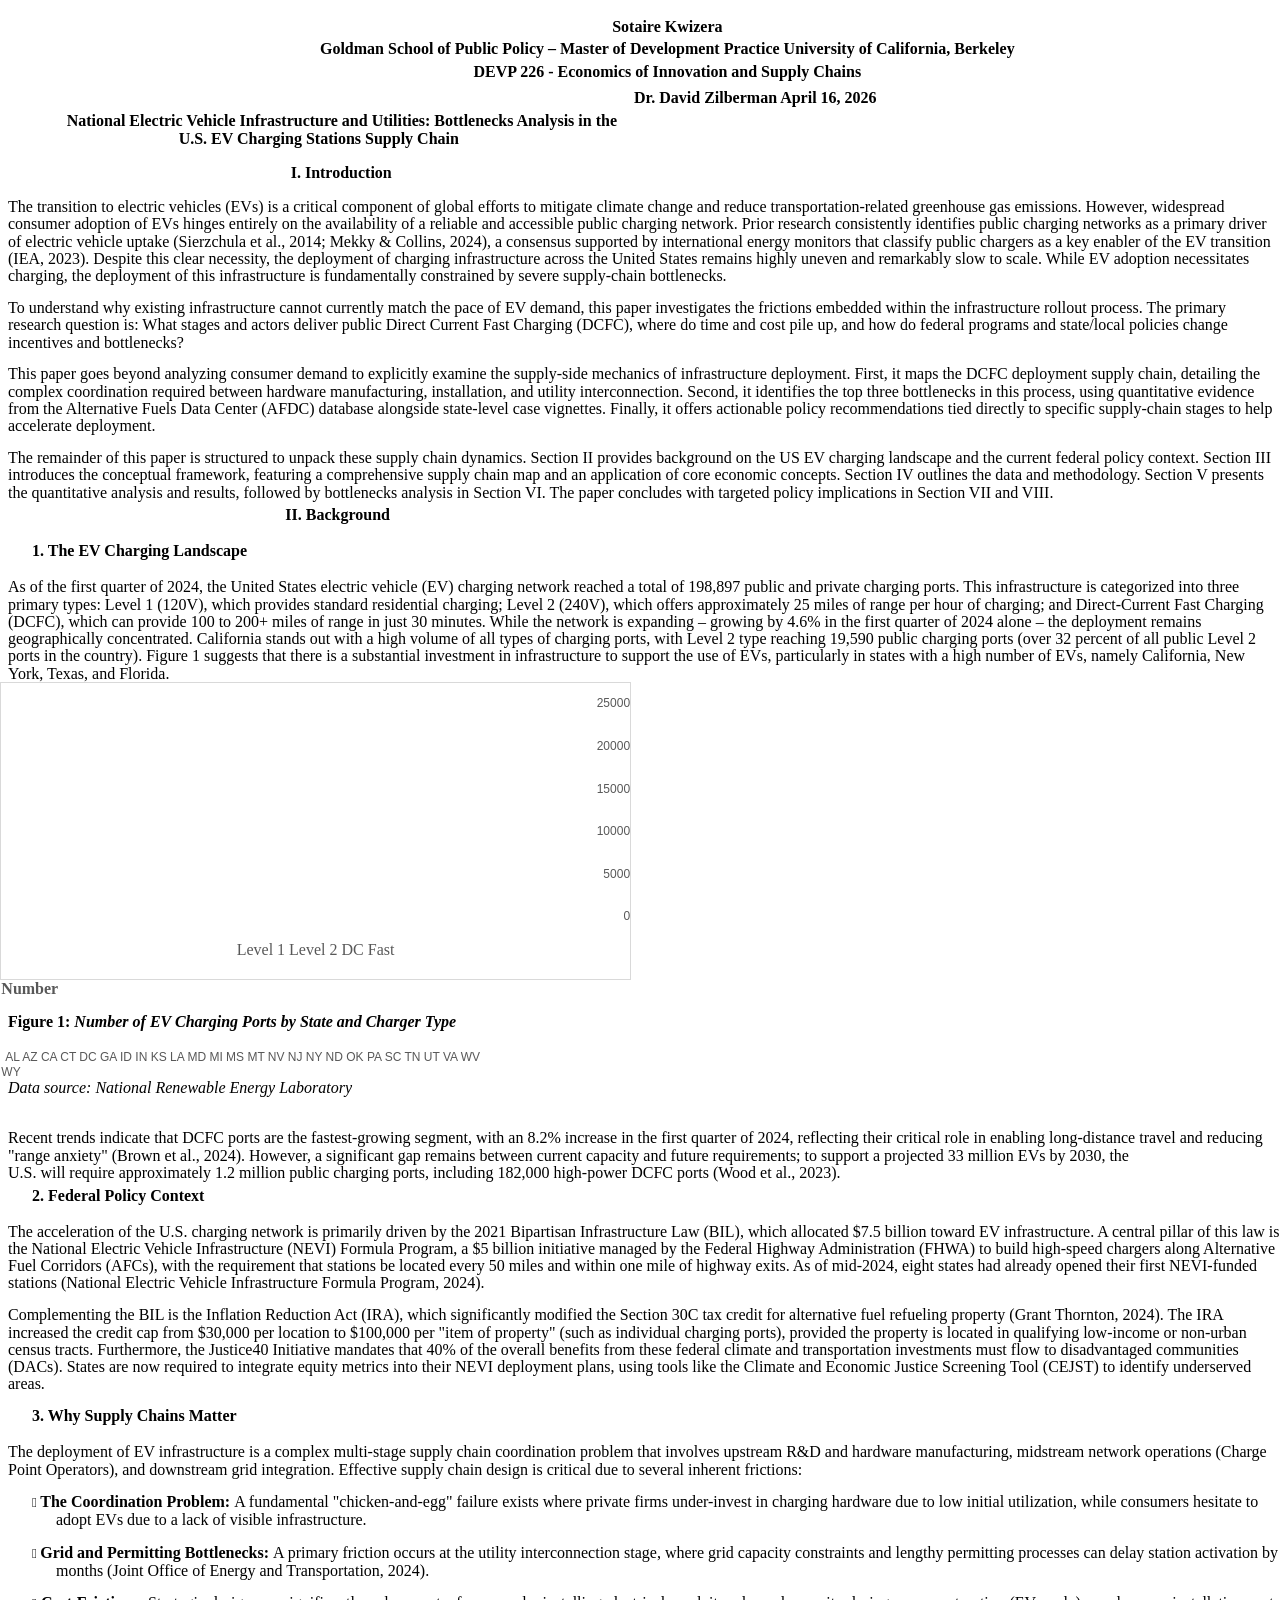
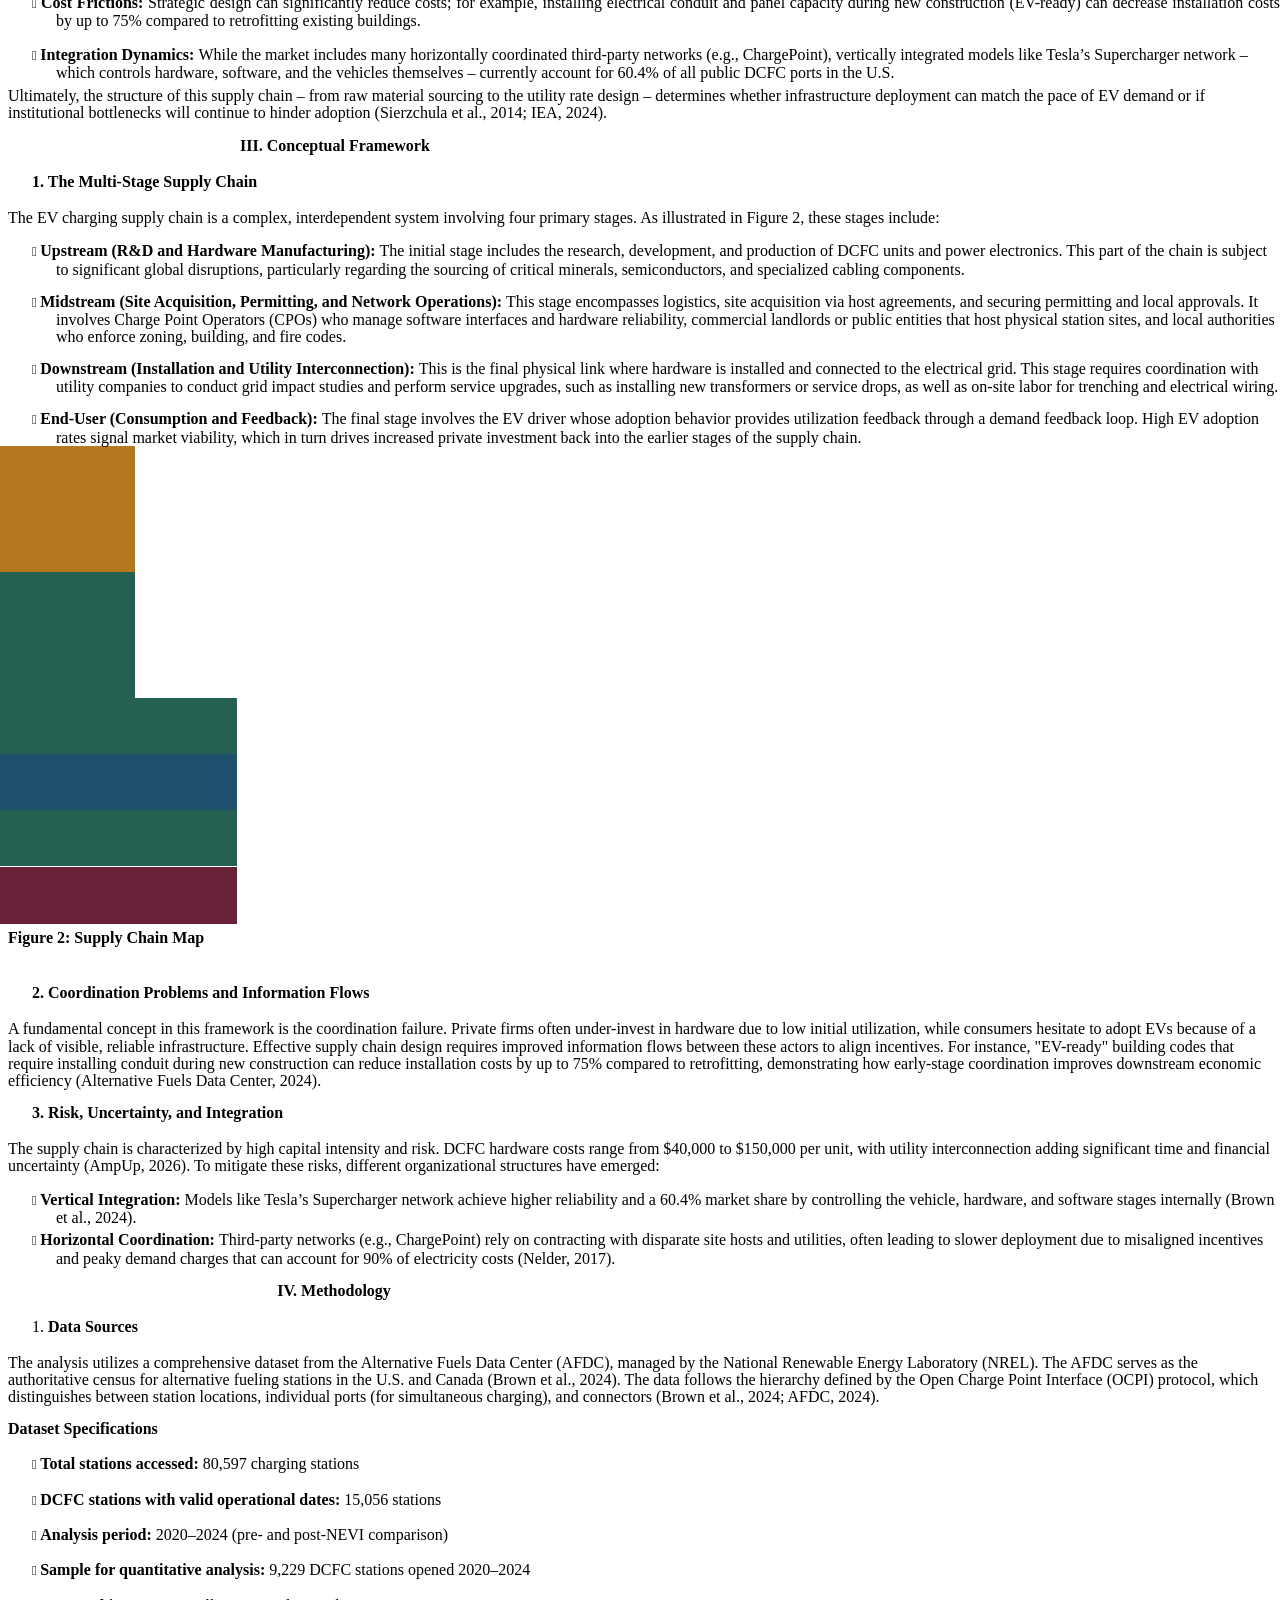
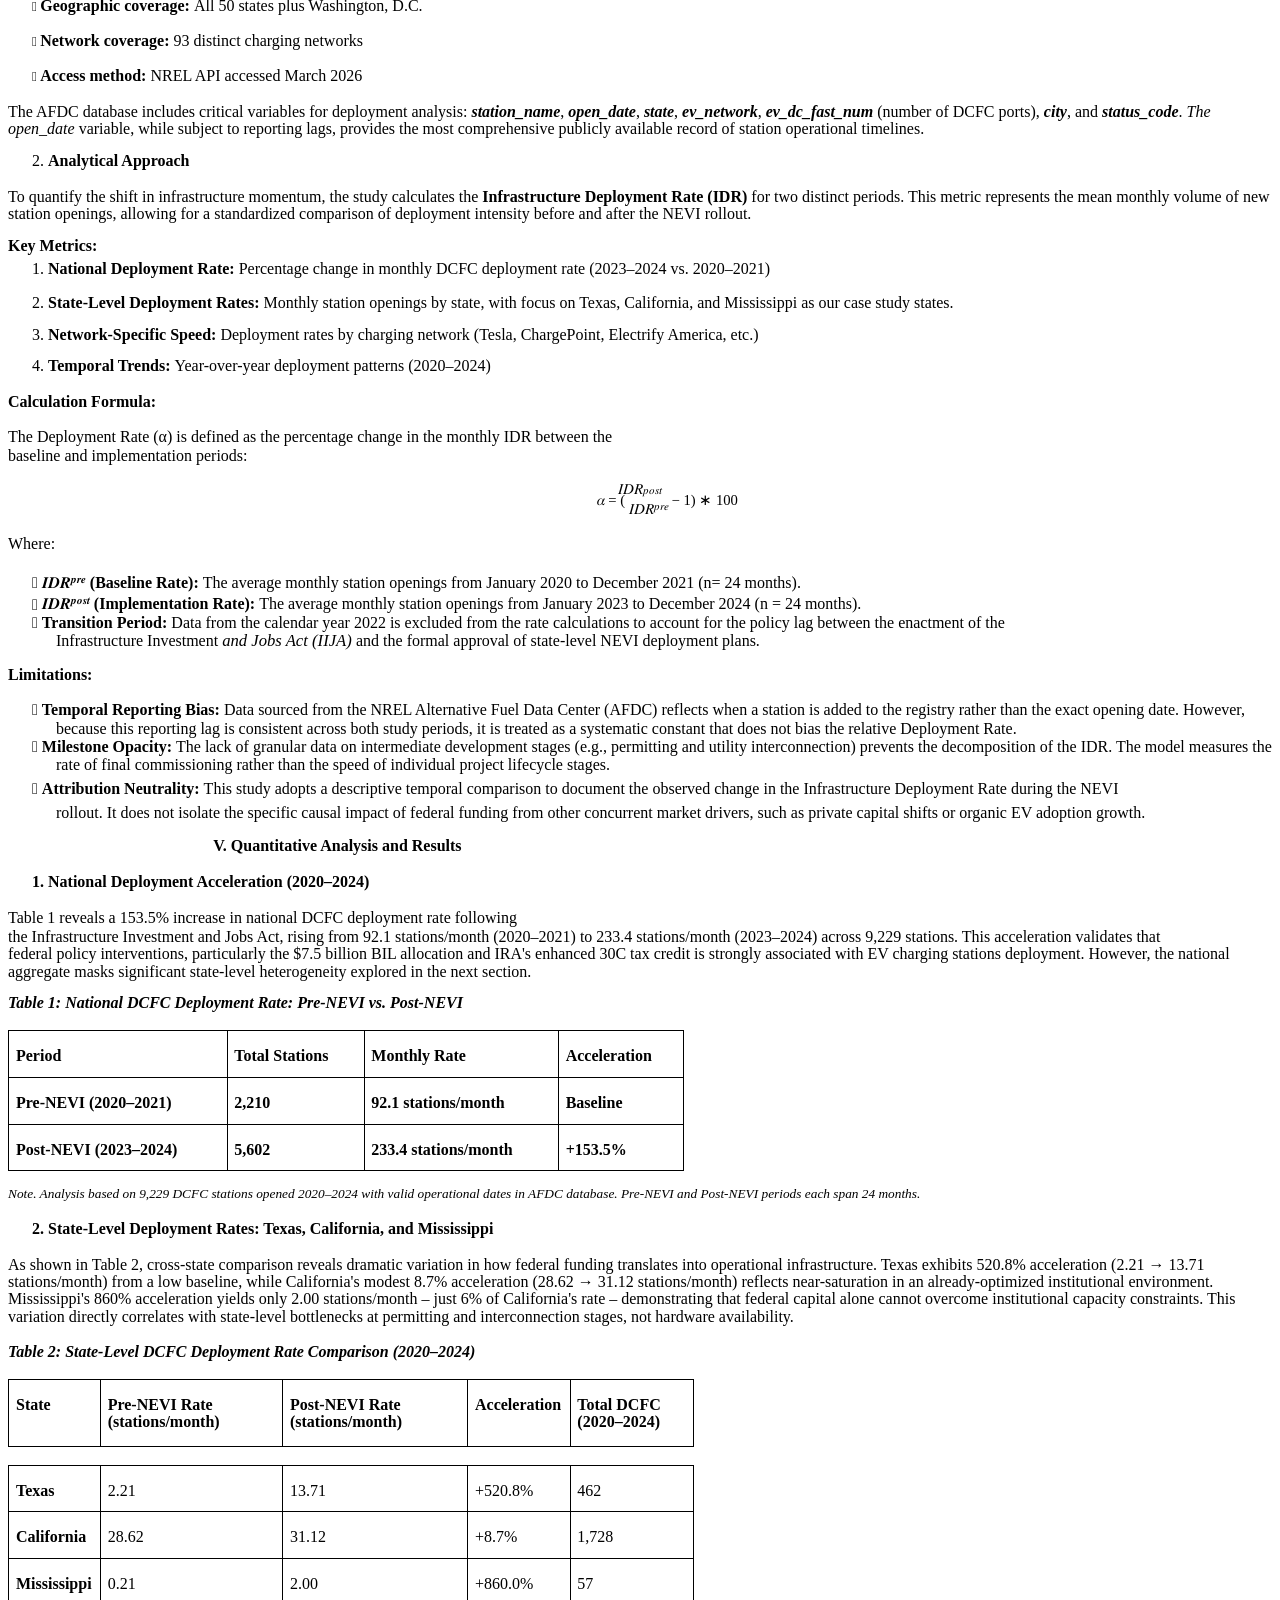
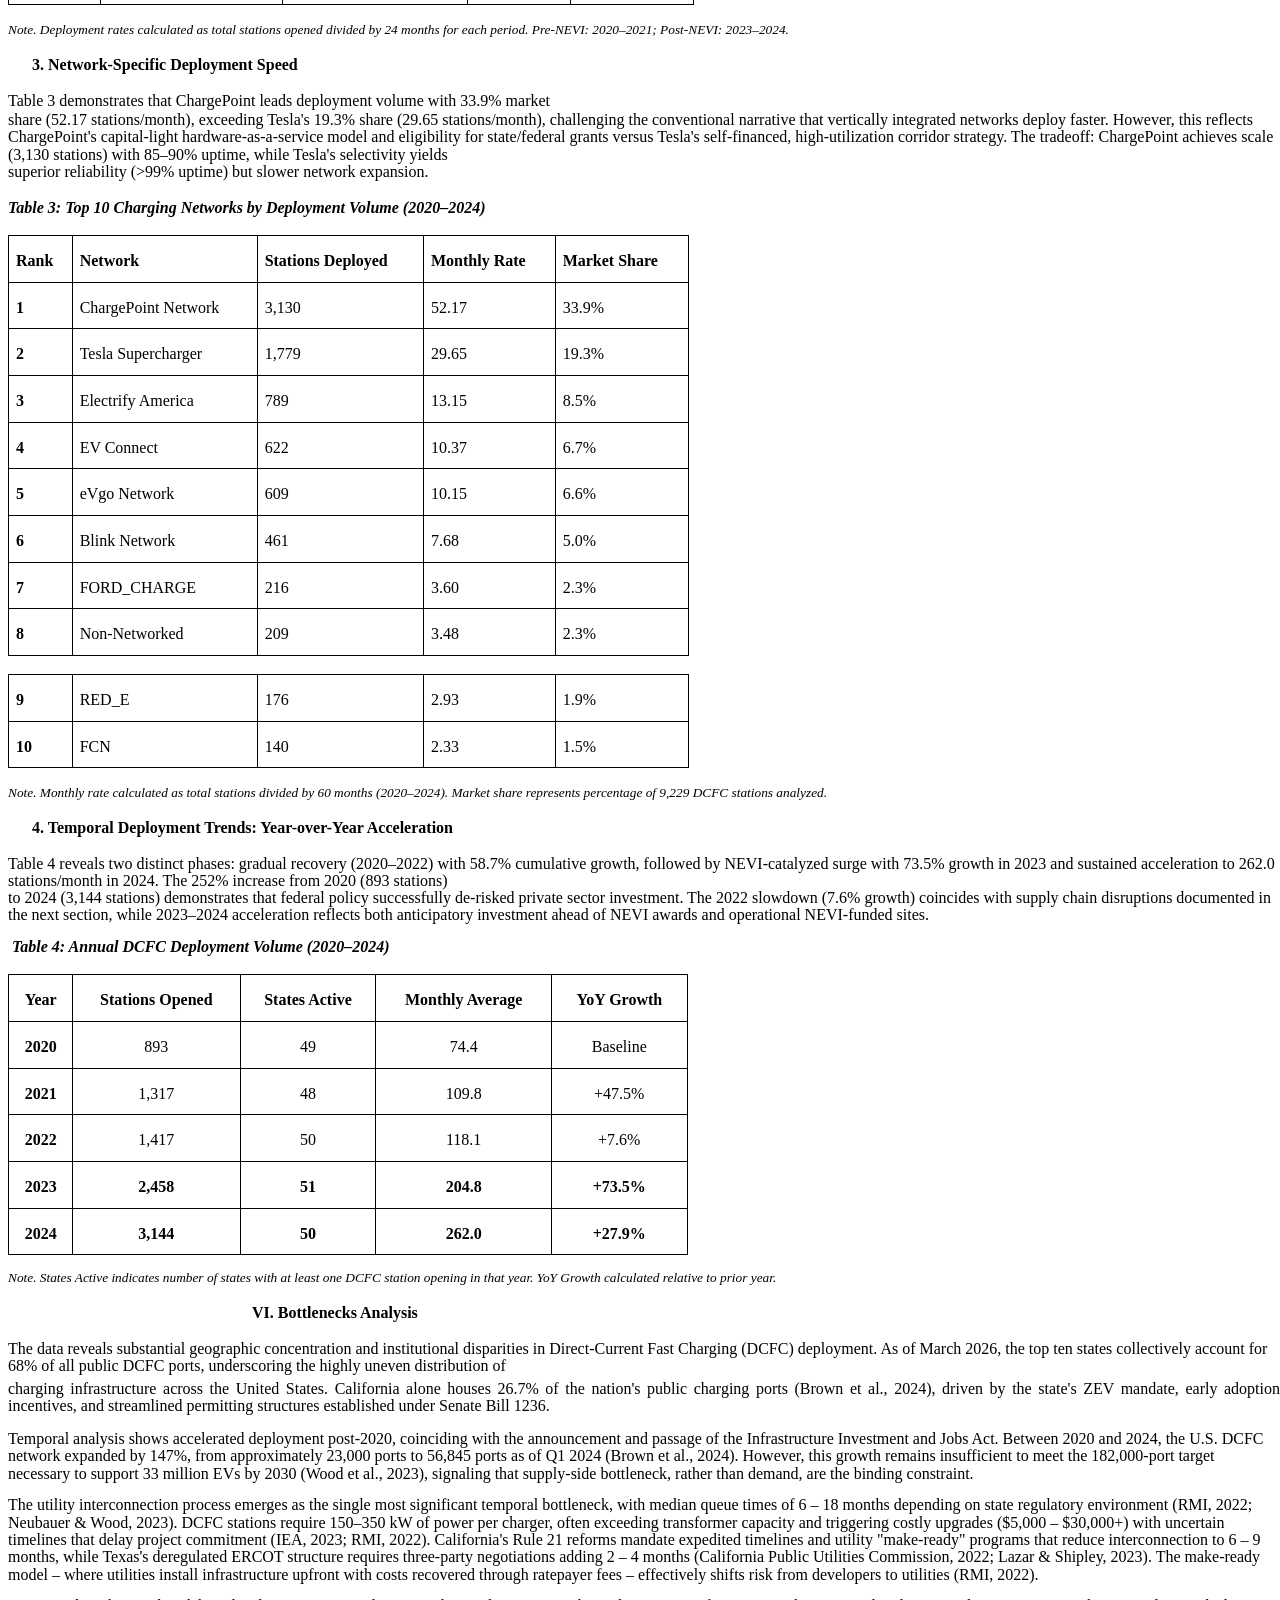
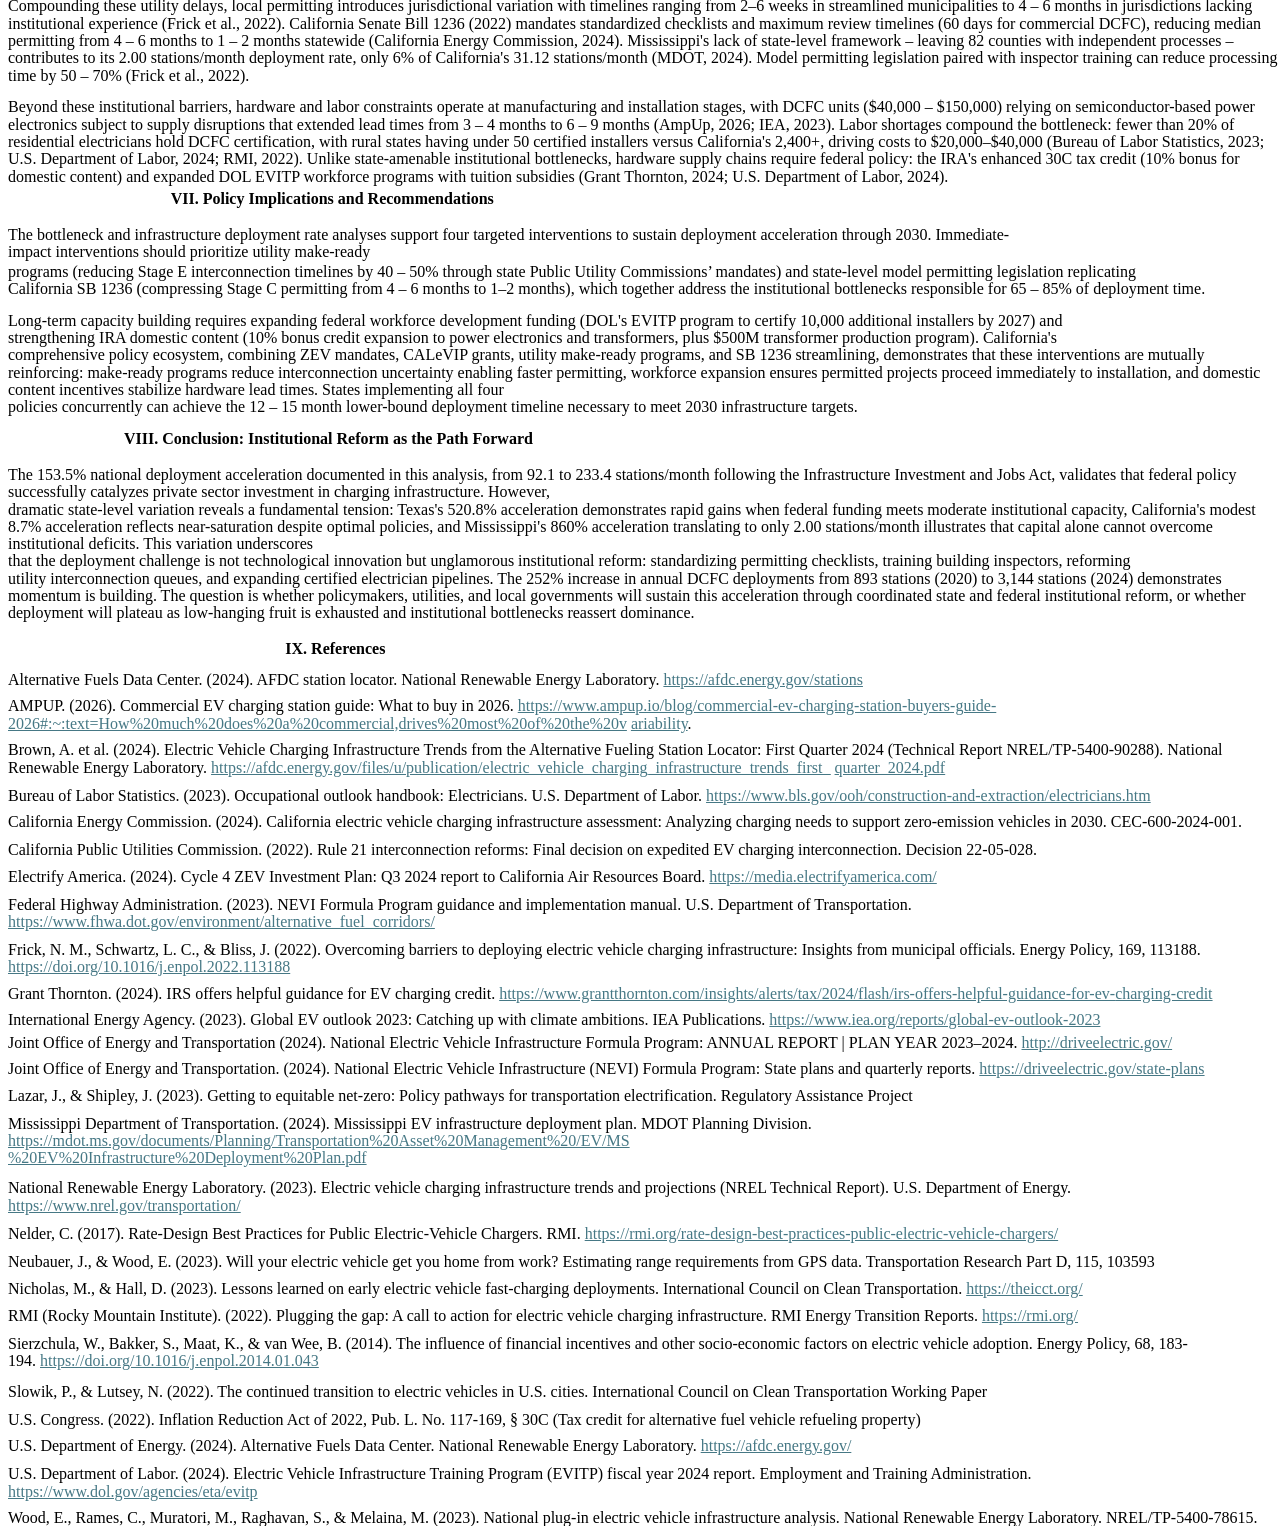
==== docs/paper.html @ 6fc64724 "Initial public release: NEVI EV Charging Supply Chain Complete project for DEVP 226 (UC Berkeley, Sp" ====
<!DOCTYPE  html PUBLIC "-//W3C//DTD XHTML 1.0 Transitional//EN" "http://www.w3.org/TR/xhtml1/DTD/xhtml1-transitional.dtd">
<html xmlns="http://www.w3.org/1999/xhtml" xml:lang="en" lang="en"><head><meta http-equiv="Content-Type" content="text/html; charset=utf-8"/><title>DEVP 226-Paper Final Version</title><meta name="author" content="Sotaire Kwizera"/><style type="text/css"> * {margin:0; padding:0; text-indent:0; }
 h1 { color: black; font-family:"Times New Roman", serif; font-style: normal; font-weight: bold; text-decoration: none; font-size: 12pt; }
 .p, p { color: black; font-family:"Times New Roman", serif; font-style: normal; font-weight: normal; text-decoration: none; font-size: 12pt; margin:0pt; }
 .s1 { color: #585858; font-family:Calibri, sans-serif; font-style: normal; font-weight: normal; text-decoration: none; font-size: 9pt; }
 .s2 { color: #585858; font-family:"Times New Roman", serif; font-style: normal; font-weight: normal; text-decoration: none; font-size: 12pt; }
 .s3 { color: #585858; font-family:"Times New Roman", serif; font-style: normal; font-weight: bold; text-decoration: none; font-size: 12pt; }
 .s4 { color: black; font-family:"Times New Roman", serif; font-style: italic; font-weight: normal; text-decoration: none; font-size: 12pt; }
 .s5 { color: #585858; font-family:Calibri, sans-serif; font-style: normal; font-weight: normal; text-decoration: none; font-size: 9pt; }
 h2 { color: #FFF; font-family:Rockwell, serif; font-style: normal; font-weight: bold; text-decoration: none; font-size: 11pt; }
 .s6 { color: #FFF; font-family:Rockwell, serif; font-style: normal; font-weight: normal; text-decoration: none; font-size: 10pt; }
 .s7 { color: #FFF; font-family:Rockwell, serif; font-style: normal; font-weight: normal; text-decoration: none; font-size: 9pt; }
 .s8 { color: #FFF; font-family:Rockwell, serif; font-style: normal; font-weight: bold; text-decoration: none; font-size: 11pt; }
 .s9 { color: #FFF; font-family:Rockwell, serif; font-style: normal; font-weight: normal; text-decoration: none; font-size: 9pt; }
 .s10 { color: #FFF; font-family:Rockwell, serif; font-style: normal; font-weight: normal; text-decoration: none; font-size: 10pt; }
 .s11 { color: black; font-style: normal; font-weight: normal; text-decoration: none; vertical-align: 2pt; }
 .s12 { color: black; font-family:"Times New Roman", serif; font-style: italic; font-weight: bold; text-decoration: none; font-size: 12pt; }
 .s13 { color: black; font-family:"Cambria Math", serif; font-style: normal; font-weight: normal; text-decoration: none; font-size: 11pt; vertical-align: -4pt; }
 .s14 { color: black; font-family:"Cambria Math", serif; font-style: normal; font-weight: normal; text-decoration: none; font-size: 8pt; }
 .s15 { color: black; font-family:"Cambria Math", serif; font-style: normal; font-weight: normal; text-decoration: none; font-size: 11pt; }
 .s16 { color: black; font-family:"Cambria Math", serif; font-style: normal; font-weight: normal; text-decoration: none; font-size: 11pt; vertical-align: -7pt; }
 .s17 { color: black; font-family:"Cambria Math", serif; font-style: normal; font-weight: normal; text-decoration: none; font-size: 8pt; vertical-align: -4pt; }
 .s18 { color: black; font-family:"Cambria Math", serif; font-style: normal; font-weight: normal; text-decoration: none; font-size: 12pt; }
 .s19 { color: black; font-family:"Cambria Math", serif; font-style: normal; font-weight: normal; text-decoration: none; font-size: 8pt; vertical-align: 4pt; }
 .s20 { color: black; font-family:"Cambria Math", serif; font-style: normal; font-weight: bold; text-decoration: none; font-size: 12pt; }
 .s21 { color: black; font-family:"Cambria Math", serif; font-style: italic; font-weight: normal; text-decoration: none; font-size: 12.5pt; }
 .s22 { color: black; font-family:"Times New Roman", serif; font-style: normal; font-weight: bold; text-decoration: none; font-size: 12pt; }
 .s23 { color: black; font-family:"Times New Roman", serif; font-style: italic; font-weight: normal; text-decoration: none; font-size: 10pt; }
 .s24 { color: black; font-family:"Times New Roman", serif; font-style: normal; font-weight: normal; text-decoration: none; font-size: 12pt; }
 .a, a { color: #467885; font-family:"Times New Roman", serif; font-style: normal; font-weight: normal; text-decoration: underline; font-size: 12pt; }
 li {display: block; }
 #l1 {padding-left: 0pt;counter-reset: c1 1; }
 #l1> li>*:first-child:before {counter-increment: c1; content: counter(c1, upper-roman)". "; color: black; font-family:"Times New Roman", serif; font-style: normal; font-weight: bold; text-decoration: none; font-size: 12pt; }
 #l1> li:first-child>*:first-child:before {counter-increment: c1 0;  }
 #l2 {padding-left: 0pt;counter-reset: d1 1; }
 #l2> li>*:first-child:before {counter-increment: d1; content: counter(d1, decimal)". "; color: black; font-family:"Times New Roman", serif; font-style: normal; font-weight: bold; text-decoration: none; font-size: 12pt; }
 #l2> li:first-child>*:first-child:before {counter-increment: d1 0;  }
 li {display: block; }
 #l3 {padding-left: 0pt;counter-reset: d1 2; }
 #l3> li>*:first-child:before {counter-increment: d1; content: counter(d1, decimal)". "; color: black; font-family:"Times New Roman", serif; font-style: normal; font-weight: bold; text-decoration: none; font-size: 12pt; }
 #l3> li:first-child>*:first-child:before {counter-increment: d1 0;  }
 #l4 {padding-left: 0pt; }
 #l4> li>*:first-child:before {content: " "; color: black; font-family:Symbol, serif; font-style: normal; font-weight: normal; text-decoration: none; font-size: 10pt; }
 li {display: block; }
 #l5 {padding-left: 0pt;counter-reset: c1 3; }
 #l5> li>*:first-child:before {counter-increment: c1; content: counter(c1, upper-roman)". "; color: black; font-family:"Times New Roman", serif; font-style: normal; font-weight: bold; text-decoration: none; font-size: 12pt; }
 #l5> li:first-child>*:first-child:before {counter-increment: c1 0;  }
 #l6 {padding-left: 0pt;counter-reset: e1 1; }
 #l6> li>*:first-child:before {counter-increment: e1; content: counter(e1, decimal)". "; color: black; font-family:"Times New Roman", serif; font-style: normal; font-weight: bold; text-decoration: none; font-size: 12pt; }
 #l6> li:first-child>*:first-child:before {counter-increment: e1 0;  }
 #l7 {padding-left: 0pt; }
 #l7> li>*:first-child:before {content: " "; color: black; font-family:Symbol, serif; font-style: normal; font-weight: normal; text-decoration: none; font-size: 10pt; }
 li {display: block; }
 #l8 {padding-left: 0pt;counter-reset: e1 2; }
 #l8> li>*:first-child:before {counter-increment: e1; content: counter(e1, decimal)". "; color: black; font-family:"Times New Roman", serif; font-style: normal; font-weight: bold; text-decoration: none; font-size: 12pt; }
 #l8> li:first-child>*:first-child:before {counter-increment: e1 0;  }
 #l9 {padding-left: 0pt; }
 #l9> li>*:first-child:before {content: " "; color: black; font-family:Symbol, serif; font-style: normal; font-weight: normal; text-decoration: none; font-size: 10pt; }
 li {display: block; }
 #l10 {padding-left: 0pt;counter-reset: c1 4; }
 #l10> li>*:first-child:before {counter-increment: c1; content: counter(c1, upper-roman)". "; color: black; font-family:"Times New Roman", serif; font-style: normal; font-weight: bold; text-decoration: none; font-size: 12pt; }
 #l10> li:first-child>*:first-child:before {counter-increment: c1 0;  }
 #l11 {padding-left: 0pt;counter-reset: f1 1; }
 #l11> li>*:first-child:before {counter-increment: f1; content: counter(f1, decimal)". "; color: black; font-style: normal; font-weight: normal; text-decoration: none; }
 #l11> li:first-child>*:first-child:before {counter-increment: f1 0;  }
 #l12 {padding-left: 0pt; }
 #l12> li>*:first-child:before {content: " "; color: black; font-family:Symbol, serif; font-style: normal; font-weight: normal; text-decoration: none; font-size: 10pt; }
 #l13 {padding-left: 0pt;counter-reset: g1 1; }
 #l13> li>*:first-child:before {counter-increment: g1; content: counter(g1, decimal)". "; color: black; font-family:"Times New Roman", serif; font-style: normal; font-weight: normal; text-decoration: none; font-size: 12pt; }
 #l13> li:first-child>*:first-child:before {counter-increment: g1 0;  }
 #l14 {padding-left: 0pt; }
 #l14> li>*:first-child:before {content: " "; color: black; font-family:Symbol, serif; font-style: normal; font-weight: normal; text-decoration: none; font-size: 12pt; }
 #l15 {padding-left: 0pt;counter-reset: i1 1; }
 #l15> li>*:first-child:before {counter-increment: i1; content: counter(i1, decimal)". "; color: black; font-family:"Times New Roman", serif; font-style: normal; font-weight: bold; text-decoration: none; font-size: 12pt; }
 #l15> li:first-child>*:first-child:before {counter-increment: i1 0;  }
 table, tbody {vertical-align: top; overflow: visible; }
</style></head><body><p style="text-indent: 0pt;text-align: left;"><br/></p><h1 style="padding-left: 41pt;text-indent: 0pt;text-align: center;">Sotaire Kwizera</h1><h1 style="padding-left: 41pt;text-indent: 0pt;line-height: 20pt;text-align: center;">Goldman School of Public Policy – Master of Development Practice University of California, Berkeley</h1><h1 style="padding-left: 41pt;text-indent: 0pt;text-align: center;">DEVP 226 - Economics of Innovation and Supply Chains</h1><h1 style="padding-top: 6pt;padding-left: 173pt;text-indent: 0pt;text-align: center;">Dr. David Zilberman April 16, 2026</h1><h1 style="padding-top: 4pt;padding-left: 50pt;text-indent: 0pt;text-align: left;">National Electric Vehicle Infrastructure and Utilities: Bottlenecks Analysis in the</h1><h1 style="padding-left: 134pt;text-indent: 0pt;text-align: left;">U.S. EV Charging Stations Supply Chain</h1><ol id="l1"><li data-list-text="I."><h1 style="padding-top: 12pt;padding-left: 243pt;text-indent: -25pt;text-align: left;">Introduction</h1><p style="padding-top: 12pt;padding-left: 6pt;text-indent: 0pt;line-height: 108%;text-align: left;">The transition to electric vehicles (EVs) is a critical component of global efforts to mitigate climate change and reduce transportation-related greenhouse gas emissions. However, widespread consumer adoption of EVs hinges entirely on the availability of a reliable and accessible public charging network. Prior research consistently identifies public charging networks as a primary driver of electric vehicle uptake (Sierzchula et al., 2014; Mekky &amp; Collins, 2024), a consensus supported by international energy monitors that classify public chargers as a key enabler of the EV transition (IEA, 2023). Despite this clear necessity, the deployment of charging infrastructure across the United States remains highly uneven and remarkably slow to scale. While EV adoption necessitates charging, the deployment of this infrastructure is fundamentally constrained by severe supply-chain bottlenecks.</p><p style="padding-top: 11pt;padding-left: 6pt;text-indent: 0pt;line-height: 108%;text-align: left;">To understand why existing infrastructure cannot currently match the pace of EV demand, this paper investigates the frictions embedded within the infrastructure rollout process. The primary research question is: What stages and actors deliver public Direct Current Fast Charging (DCFC), where do time and cost pile up, and how do federal programs and state/local policies change incentives and bottlenecks?</p><p style="padding-top: 11pt;padding-left: 6pt;text-indent: 0pt;line-height: 108%;text-align: left;">This paper goes beyond analyzing consumer demand to explicitly examine the supply-side mechanics of infrastructure deployment. First, it maps the DCFC deployment supply chain, detailing the complex coordination required between hardware manufacturing, installation, and utility interconnection. Second, it identifies the top three bottlenecks in this process, using quantitative evidence from the Alternative Fuels Data Center (AFDC) database alongside state-level case vignettes. Finally, it offers actionable policy recommendations tied directly to specific supply-chain stages to help accelerate deployment.</p><p style="padding-top: 11pt;padding-left: 6pt;text-indent: 0pt;line-height: 108%;text-align: left;">The remainder of this paper is structured to unpack these supply chain dynamics. Section II provides background on the US EV charging landscape and the current federal policy context. Section III introduces the conceptual framework, featuring a comprehensive supply chain map and an application of core economic concepts. Section IV outlines the data and methodology. Section V presents the quantitative analysis and results, followed by bottlenecks analysis in Section VI. The paper concludes with targeted policy implications in Section VII and VIII.</p></li><li data-list-text="II."><h1 style="padding-top: 4pt;padding-left: 244pt;text-indent: -30pt;text-align: left;">Background</h1><p style="text-indent: 0pt;text-align: left;"><br/></p><ol id="l2"><li data-list-text="1."><h1 style="padding-left: 42pt;text-indent: -18pt;text-align: left;">The EV Charging Landscape</h1><p style="text-indent: 0pt;text-align: left;"><br/></p><p style="padding-left: 6pt;text-indent: 0pt;line-height: 108%;text-align: left;">As of the first quarter of 2024, the United States electric vehicle (EV) charging network reached a total of 198,897 public and private charging ports. This infrastructure is categorized into three primary types: Level 1 (120V), which provides standard residential charging; Level 2 (240V), which offers approximately 25 miles of range per hour of charging; and Direct-Current Fast Charging (DCFC), which can provide 100 to 200+ miles of range in just 30 minutes. While the network is expanding – growing by 4.6% in the first quarter of 2024 alone – the deployment remains geographically concentrated. California stands out with a high volume of all types of charging ports, with Level 2 type reaching 19,590 public charging ports (over 32 percent of all public Level 2 ports in the country). Figure 1 suggests that there is a substantial investment in infrastructure to support the use of EVs, particularly in states with a high number of EVs, namely California, New York, Texas, and Florida.</p><p style="text-indent: 0pt;text-align: left;"><span/></p><p style="text-indent: 0pt;text-align: left;"><span/></p><p style="text-indent: 0pt;text-align: left;"><span/></p><p style="text-indent: 0pt;text-align: left;"><span/></p><div class="textbox" style="border:0.8pt solid #D9D9D9;display:block;min-height:222.0pt;width:471.8pt;"><p class="s1" style="padding-top: 10pt;text-indent: 0pt;text-align: right;">25000</p><p style="padding-top: 8pt;text-indent: 0pt;text-align: left;"><br/></p><p class="s1" style="text-indent: 0pt;text-align: right;">20000</p><p style="padding-top: 8pt;text-indent: 0pt;text-align: left;"><br/></p><p class="s1" style="text-indent: 0pt;text-align: right;">15000</p><p style="padding-top: 8pt;text-indent: 0pt;text-align: left;"><br/></p><p class="s1" style="text-indent: 0pt;text-align: right;">10000</p><p style="padding-top: 8pt;text-indent: 0pt;text-align: left;"><br/></p><p class="s1" style="text-indent: 0pt;text-align: right;">5000</p><p style="padding-top: 8pt;text-indent: 0pt;text-align: left;"><br/></p><p class="s1" style="text-indent: 0pt;text-align: right;">0</p><p style="text-indent: 0pt;text-align: left;"><br/></p><p class="s2" style="text-indent: 0pt;text-align: center;">Level 1  Level 2  DC Fast</p></div></li></ol></li></ol><p style="text-indent: 0pt;text-align: left;"/><p class="s3" style="padding-left: 1pt;text-indent: 0pt;text-align: left;">Number</p><p style="text-indent: 0pt;text-align: left;"/><h1 style="padding-top: 11pt;padding-left: 6pt;text-indent: 0pt;text-align: left;">Figure 1: <i>Number of EV Charging Ports by State and Charger Type</i></h1><p style="text-indent: 0pt;text-align: left;"><br/></p><p class="s5" style="padding-left: 1pt;text-indent: 3pt;line-height: 136%;text-align: justify;">AL AZ CA CT DC GA ID IN KS LA MD MI MS MT NV NJ NY ND OK PA SC TN UT VA WV</p><p class="s5" style="padding-left: 1pt;text-indent: 0pt;text-align: left;">WY</p><p style="text-indent: 0pt;text-align: left;"/><p class="s4" style="padding-left: 6pt;text-indent: 0pt;text-align: left;">Data source: National Renewable Energy Laboratory</p><p style="padding-top: 11pt;text-indent: 0pt;text-align: left;"><br/></p><p style="padding-left: 6pt;text-indent: 0pt;line-height: 108%;text-align: left;">Recent trends indicate that DCFC ports are the fastest-growing segment, with an 8.2% increase in the first quarter of 2024, reflecting their critical role in enabling long-distance travel and reducing &quot;range anxiety&quot; (Brown et al., 2024). However, a significant gap remains between current capacity and future requirements; to support a projected 33 million EVs by 2030, the</p><p style="padding-left: 6pt;text-indent: 0pt;line-height: 108%;text-align: left;">U.S. will require approximately 1.2 million public charging ports, including 182,000 high-power DCFC ports (Wood et al., 2023).</p><ol id="l3"><li data-list-text="2."><h1 style="padding-top: 4pt;padding-left: 42pt;text-indent: -18pt;text-align: left;">Federal Policy Context</h1><p style="text-indent: 0pt;text-align: left;"><br/></p><p style="padding-left: 6pt;text-indent: 0pt;line-height: 108%;text-align: left;">The acceleration of the U.S. charging network is primarily driven by the 2021 Bipartisan Infrastructure Law (BIL), which allocated $7.5 billion toward EV infrastructure. A central pillar of this law is the National Electric Vehicle Infrastructure (NEVI) Formula Program, a $5 billion initiative managed by the Federal Highway Administration (FHWA) to build high-speed chargers along Alternative Fuel Corridors (AFCs), with the requirement that stations be located every 50 miles and within one mile of highway exits. As of mid-2024, eight states had already opened their first NEVI-funded stations (National Electric Vehicle Infrastructure Formula Program, 2024).</p><p style="padding-top: 11pt;padding-left: 6pt;text-indent: 0pt;line-height: 108%;text-align: left;">Complementing the BIL is the Inflation Reduction Act (IRA), which significantly modified the Section 30C tax credit for alternative fuel refueling property (Grant Thornton, 2024). The IRA increased the credit cap from $30,000 per location to $100,000 per &quot;item of property&quot; (such as individual charging ports), provided the property is located in qualifying low-income or non-urban census tracts. Furthermore, the Justice40 Initiative mandates that 40% of the overall benefits from these federal climate and transportation investments must flow to disadvantaged communities (DACs). States are now required to integrate equity metrics into their NEVI deployment plans, using tools like the Climate and Economic Justice Screening Tool (CEJST) to identify underserved areas.</p></li><li data-list-text="3."><h1 style="padding-top: 11pt;padding-left: 42pt;text-indent: -18pt;text-align: left;">Why Supply Chains Matter</h1><p style="text-indent: 0pt;text-align: left;"><br/></p><p style="padding-left: 6pt;text-indent: 0pt;line-height: 108%;text-align: left;">The deployment of EV infrastructure is a complex multi-stage supply chain coordination problem that involves upstream R&amp;D and hardware manufacturing, midstream network operations (Charge Point Operators), and downstream grid integration. Effective supply chain design is critical due to several inherent frictions:</p><ul id="l4"><li data-list-text=""><h1 style="padding-top: 11pt;padding-left: 42pt;text-indent: -18pt;line-height: 108%;text-align: left;">The Coordination Problem: <span class="p">A fundamental &quot;chicken-and-egg&quot; failure exists where private firms under-invest in charging hardware due to low initial utilization, while consumers hesitate to adopt EVs due to a lack of visible infrastructure.</span></h1></li><li data-list-text=""><h1 style="padding-top: 12pt;padding-left: 42pt;text-indent: -18pt;line-height: 108%;text-align: left;">Grid and Permitting Bottlenecks: <span class="p">A primary friction occurs at the utility interconnection stage, where grid capacity constraints and lengthy permitting processes can delay station activation by months (Joint Office of Energy and Transportation, 2024).</span></h1></li><li data-list-text=""><h1 style="padding-top: 11pt;padding-left: 42pt;text-indent: -18pt;line-height: 108%;text-align: justify;">Cost Frictions: <span class="p">Strategic design can significantly reduce costs; for example, installing electrical conduit and panel capacity during new construction (EV-ready) can decrease installation costs by up to 75% compared to retrofitting existing buildings.</span></h1></li><li data-list-text=""><h1 style="padding-top: 12pt;padding-left: 42pt;text-indent: -18pt;line-height: 108%;text-align: left;">Integration Dynamics: <span class="p">While the market includes many horizontally coordinated third-party networks (e.g., ChargePoint), vertically integrated models like Tesla’s Supercharger network – which controls hardware, software, and the vehicles themselves – currently account for 60.4% of all public DCFC ports in the U.S.</span></h1></li></ul></li></ol><p style="padding-top: 4pt;padding-left: 6pt;text-indent: 0pt;line-height: 108%;text-align: left;">Ultimately, the structure of this supply chain – from raw material sourcing to the utility rate design – determines whether infrastructure deployment can match the pace of EV demand or if institutional bottlenecks will continue to hinder adoption (Sierzchula et al., 2014; IEA, 2024).</p><ol id="l5"><li data-list-text="III."><h1 style="padding-top: 12pt;padding-left: 214pt;text-indent: -34pt;text-align: left;">Conceptual Framework</h1><p style="text-indent: 0pt;text-align: left;"><br/></p><ol id="l6"><li data-list-text="1."><h1 style="padding-left: 42pt;text-indent: -18pt;text-align: left;">The Multi-Stage Supply Chain</h1><p style="text-indent: 0pt;text-align: left;"><br/></p><p style="padding-left: 6pt;text-indent: 0pt;line-height: 108%;text-align: left;">The EV charging supply chain is a complex, interdependent system involving four primary stages. As illustrated in Figure 2, these stages include:</p><ul id="l7"><li data-list-text=""><h1 style="padding-top: 12pt;padding-left: 42pt;text-indent: -18pt;line-height: 108%;text-align: left;">Upstream (R&amp;D and Hardware Manufacturing): <span class="p">The initial stage includes the research, development, and production of DCFC units and power electronics. This part of the chain is subject to significant global disruptions, particularly regarding the sourcing of critical minerals, semiconductors, and specialized cabling components.</span></h1></li><li data-list-text=""><h1 style="padding-top: 11pt;padding-left: 42pt;text-indent: -18pt;line-height: 108%;text-align: left;">Midstream (Site Acquisition, Permitting, and Network Operations): <span class="p">This stage encompasses logistics, site acquisition via host agreements, and securing permitting and local approvals. It involves Charge Point Operators (CPOs) who manage software interfaces and hardware reliability, commercial landlords or public entities that host physical station sites, and local authorities who enforce zoning, building, and fire codes.</span></h1></li><li data-list-text=""><h1 style="padding-top: 11pt;padding-left: 42pt;text-indent: -18pt;line-height: 108%;text-align: left;">Downstream (Installation and Utility Interconnection): <span class="p">This is the final physical link where hardware is installed and connected to the electrical grid. This stage requires coordination with utility companies to conduct grid impact studies and perform service upgrades, such as installing new transformers or service drops, as well as on-site labor for trenching and electrical wiring.</span></h1></li><li data-list-text=""><h1 style="padding-top: 11pt;padding-left: 42pt;text-indent: -18pt;line-height: 108%;text-align: left;">End-User (Consumption and Feedback): <span class="p">The final stage involves the EV driver whose adoption behavior provides utilization feedback through a demand feedback loop. High EV adoption rates signal market viability, which in turn drives increased private investment back into the earlier stages of the supply chain.</span></h1><p style="text-indent: 0pt;text-align: left;"><span/></p><p style="text-indent: 0pt;text-align: left;"><span/></p><h2 style="text-indent: 0pt;line-height: 13pt;text-align: center;">       </h2><h2 style="text-indent: 0pt;text-align: center;">                            </h2><p class="s6" style="text-indent: 0pt;text-align: center;">                       </p><p style="text-indent: 0pt;text-align: left;"/><h2 style="text-indent: 0pt;line-height: 13pt;text-align: center;">      </h2><h2 style="text-indent: 0pt;text-align: center;">             </h2><p class="s7" style="text-indent: 0pt;text-align: center;">                 </p><p class="s7" style="text-indent: 0pt;text-align: center;">            </p><p class="s7" style="text-indent: 0pt;text-align: center;">                </p><p class="s7" style="text-indent: 0pt;line-height: 11pt;text-align: center;">                  </p><p style="text-indent: 0pt;text-align: left;"/><div class="textbox" style="background:#B5781F;display:block;min-height:94.5pt;width:101.0pt;"><p style="padding-top: 5pt;text-indent: 0pt;text-align: left;"><br/></p><p class="s8" style="text-indent: 0pt;text-align: center;">         </p><p class="s8" style="text-indent: 0pt;text-align: center;">            </p><p class="s9" style="text-indent: 0pt;text-align: center;">                     </p><p class="s9" style="text-indent: 0pt;text-align: center;">               </p><p class="s9" style="text-indent: 0pt;text-align: center;">            </p></div></li></ul></li></ol></li></ol><p style="text-indent: 0pt;text-align: left;"/><div class="textbox" style="background:#246152;display:block;min-height:94.5pt;width:101.0pt;"><p class="s8" style="padding-top: 11pt;text-indent: 0pt;text-align: center;">            </p><p class="s8" style="text-indent: 0pt;text-align: center;">         </p><p class="s8" style="padding-left: 1pt;text-indent: 0pt;text-align: center;">        </p><p class="s9" style="text-indent: 0pt;text-align: center;">                    </p><p class="s9" style="text-indent: 0pt;text-align: center;">                  </p><p class="s9" style="text-indent: 0pt;text-align: center;">                </p></div><p style="text-indent: 0pt;text-align: left;"/><div class="textbox" style="background:#246152;display:block;min-height:42.1pt;width:177.9pt;"><p class="s8" style="padding-top: 1pt;text-indent: 0pt;text-align: center;">       </p><p class="s8" style="text-indent: 0pt;text-align: center;">                      </p><p class="s10" style="padding-left: 2pt;text-indent: 0pt;text-align: center;">                               </p></div><p style="text-indent: 0pt;text-align: left;"/><div class="textbox" style="background:#1F506C;display:block;min-height:42.1pt;width:177.9pt;"><p class="s8" style="padding-top: 2pt;text-indent: 0pt;text-align: center;">       </p><p class="s8" style="text-indent: 0pt;text-align: center;">                       </p><p class="s10" style="padding-left: 2pt;text-indent: 0pt;text-align: center;">                                 </p></div><p style="text-indent: 0pt;text-align: left;"/><div class="textbox" style="background:#246152;display:block;min-height:42.1pt;width:177.9pt;"><p class="s8" style="padding-top: 2pt;text-indent: 0pt;text-align: center;">       </p><p class="s8" style="text-indent: 0pt;text-align: center;">                       </p><p class="s10" style="padding-left: 2pt;text-indent: 0pt;text-align: center;">                                 </p></div><p style="text-indent: 0pt;text-align: left;"/><h2 style="padding-top: 1pt;text-indent: 0pt;text-align: center;">       </h2><h2 style="text-indent: 0pt;text-align: center;">            </h2><p class="s6" style="padding-left: 1pt;text-indent: 0pt;text-align: center;">                                     </p><p style="text-indent: 0pt;text-align: left;"/><div class="textbox" style="background:#682136;display:block;min-height:42.1pt;width:177.9pt;"><p class="s8" style="padding-top: 1pt;text-indent: 0pt;text-align: center;">       </p><p class="s8" style="text-indent: 0pt;text-align: center;">                            </p><p class="s10" style="padding-left: 1pt;text-indent: 0pt;text-align: center;">                       </p></div><p style="text-indent: 0pt;text-align: left;"/><h1 style="padding-top: 4pt;padding-left: 6pt;text-indent: 0pt;text-align: left;">Figure 2: Supply Chain Map</h1><p style="padding-top: 1pt;text-indent: 0pt;text-align: left;"><br/></p><p class="s11" style="padding-left: 29pt;text-indent: 0pt;text-align: left;">	<span/></p><p style="text-indent: 0pt;text-align: left;"><br/></p><ol id="l8"><li data-list-text="2."><h1 style="padding-left: 42pt;text-indent: -18pt;text-align: left;">Coordination Problems and Information Flows</h1><p style="text-indent: 0pt;text-align: left;"><br/></p><p style="padding-left: 6pt;text-indent: 0pt;line-height: 108%;text-align: left;">A fundamental concept in this framework is the coordination failure. Private firms often under-invest in hardware due to low initial utilization, while consumers hesitate to adopt EVs because of a lack of visible, reliable infrastructure. Effective supply chain design requires improved information flows between these actors to align incentives. For instance, &quot;EV-ready&quot; building codes that require installing conduit during new construction can reduce installation costs by up to 75% compared to retrofitting, demonstrating how early-stage coordination improves downstream economic efficiency (Alternative Fuels Data Center, 2024).</p></li><li data-list-text="3."><h1 style="padding-top: 11pt;padding-left: 42pt;text-indent: -18pt;text-align: left;">Risk, Uncertainty, and Integration</h1><p style="text-indent: 0pt;text-align: left;"><br/></p><p style="padding-left: 6pt;text-indent: 0pt;line-height: 108%;text-align: left;">The supply chain is characterized by high capital intensity and risk. DCFC hardware costs range from $40,000 to $150,000 per unit, with utility interconnection adding significant time and financial uncertainty (AmpUp, 2026). To mitigate these risks, different organizational structures have emerged:</p><ul id="l9"><li data-list-text=""><h1 style="padding-top: 12pt;padding-left: 42pt;text-indent: -18pt;line-height: 108%;text-align: left;">Vertical Integration: <span class="p">Models like Tesla’s Supercharger network achieve higher reliability and a 60.4% market share by controlling the vehicle, hardware, and software stages internally (Brown et al., 2024).</span></h1></li><li data-list-text=""><h1 style="padding-top: 4pt;padding-left: 42pt;text-indent: -18pt;line-height: 108%;text-align: left;">Horizontal Coordination: <span class="p">Third-party networks (e.g., ChargePoint) rely on contracting with disparate site hosts and utilities, often leading to slower deployment due to misaligned incentives and peaky demand charges that can account for 90% of electricity costs (Nelder, 2017).</span></h1></li></ul></li></ol><ol id="l10"><li data-list-text="IV."><h1 style="padding-top: 11pt;padding-left: 242pt;text-indent: -34pt;text-align: left;">Methodology</h1><p style="text-indent: 0pt;text-align: left;"><br/></p><ol id="l11"><li data-list-text="1."><h1 style="padding-left: 42pt;text-indent: -18pt;text-align: left;">Data Sources</h1><p style="text-indent: 0pt;text-align: left;"><br/></p><p style="padding-left: 6pt;text-indent: 0pt;line-height: 108%;text-align: left;">The analysis utilizes a comprehensive dataset from the Alternative Fuels Data Center (AFDC), managed by the National Renewable Energy Laboratory (NREL). The AFDC serves as the authoritative census for alternative fueling stations in the U.S. and Canada (Brown et al., 2024). The data follows the hierarchy defined by the Open Charge Point Interface (OCPI) protocol, which distinguishes between station locations, individual ports (for simultaneous charging), and connectors (Brown et al., 2024; AFDC, 2024).</p><h1 style="padding-top: 11pt;padding-left: 6pt;text-indent: 0pt;text-align: left;">Dataset Specifications</h1><ul id="l12"><li data-list-text=""><h1 style="padding-top: 13pt;padding-left: 42pt;text-indent: -18pt;text-align: left;">Total stations accessed: <span class="p">80,597 charging stations</span></h1></li><li data-list-text=""><h1 style="padding-top: 13pt;padding-left: 42pt;text-indent: -18pt;text-align: left;">DCFC stations with valid operational dates: <span class="p">15,056 stations</span></h1></li><li data-list-text=""><h1 style="padding-top: 13pt;padding-left: 42pt;text-indent: -18pt;text-align: left;">Analysis period: <span class="p">2020–2024 (pre- and post-NEVI comparison)</span></h1></li><li data-list-text=""><h1 style="padding-top: 13pt;padding-left: 42pt;text-indent: -18pt;text-align: left;">Sample for quantitative analysis: <span class="p">9,229 DCFC stations opened 2020–2024</span></h1></li><li data-list-text=""><h1 style="padding-top: 13pt;padding-left: 42pt;text-indent: -18pt;text-align: left;">Geographic coverage: <span class="p">All 50 states plus Washington, D.C.</span></h1></li><li data-list-text=""><h1 style="padding-top: 13pt;padding-left: 42pt;text-indent: -18pt;text-align: left;">Network coverage: <span class="p">93 distinct charging networks</span></h1></li><li data-list-text=""><h1 style="padding-top: 13pt;padding-left: 42pt;text-indent: -18pt;text-align: left;">Access method: <span class="p">NREL API accessed March 2026</span></h1><p style="padding-top: 13pt;padding-left: 6pt;text-indent: 0pt;line-height: 108%;text-align: left;">The AFDC database includes critical variables for deployment analysis: <i><b>station_name</b></i>, <i><b>open_date</b></i>, <i><b>state</b></i>, <i><b>ev_network</b></i>, <i><b>ev_dc_fast_num </b></i>(number of DCFC ports), <i><b>city</b></i>, and <i><b>status_code</b></i>. <i>The open_date </i>variable, while subject to reporting lags, provides the most comprehensive publicly available record of station operational timelines.</p></li></ul></li><li data-list-text="2."><h1 style="padding-top: 11pt;padding-left: 42pt;text-indent: -18pt;text-align: left;">Analytical Approach</h1></li></ol><p style="text-indent: 0pt;text-align: left;"><br/></p><p style="padding-left: 6pt;text-indent: 0pt;line-height: 108%;text-align: left;">To quantify the shift in infrastructure momentum, the study calculates the <b>Infrastructure Deployment Rate (IDR) </b>for two distinct periods. This metric represents the mean monthly volume of new station openings, allowing for a standardized comparison of deployment intensity before and after the NEVI rollout.</p><h1 style="padding-top: 11pt;padding-left: 6pt;text-indent: 0pt;text-align: left;">Key Metrics:</h1><ol id="l13"><li data-list-text="1."><h1 style="padding-top: 4pt;padding-left: 42pt;text-indent: -18pt;line-height: 108%;text-align: left;">National Deployment Rate: <span class="p">Percentage change in monthly DCFC deployment rate (2023–2024 vs. 2020–2021)</span></h1></li><li data-list-text="2."><h1 style="padding-top: 12pt;padding-left: 42pt;text-indent: -18pt;line-height: 108%;text-align: left;">State-Level Deployment Rates: <span class="p">Monthly station openings by state, with focus on Texas, California, and Mississippi as our case study states.</span></h1></li><li data-list-text="3."><h1 style="padding-top: 11pt;padding-left: 42pt;text-indent: -18pt;line-height: 108%;text-align: left;">Network-Specific Speed: <span class="p">Deployment rates by charging network (Tesla, ChargePoint, Electrify America, etc.)</span></h1></li><li data-list-text="4."><h1 style="padding-top: 11pt;padding-left: 42pt;text-indent: -18pt;text-align: left;">Temporal Trends: <span class="p">Year-over-year deployment patterns (2020–2024)</span></h1></li></ol><h1 style="padding-top: 13pt;padding-left: 6pt;text-indent: 0pt;text-align: left;">Calculation Formula:</h1><p style="padding-top: 13pt;padding-left: 6pt;text-indent: 0pt;text-align: left;">The Deployment Rate (α) is defined as the percentage change in the monthly IDR between the</p><p style="padding-top: 1pt;padding-left: 6pt;text-indent: 0pt;text-align: left;">baseline and implementation periods:</p><p style="padding-top: 1pt;text-indent: 0pt;text-align: left;"><br/></p><p class="s13" style="text-indent: 0pt;line-height: 64%;text-align: center;">𝐼𝐷𝑅<span class="s14">𝑝𝑜𝑠𝑡</span></p><p style="text-indent: 0pt;text-align: left;"><span/></p><p class="s15" style="padding-left: 41pt;text-indent: 0pt;line-height: 78%;text-align: center;">𝛼 = ( <span class="s16">𝐼𝐷𝑅</span><span class="s17">𝑝𝑟𝑒 </span>− 1) ∗ 100</p><p style="padding-top: 1pt;text-indent: 0pt;text-align: left;"><br/></p><p class="s18" style="padding-left: 6pt;text-indent: 0pt;text-align: left;">Where:</p><ul id="l14"><li data-list-text=""><p class="s18" style="padding-top: 13pt;padding-left: 42pt;text-indent: -18pt;line-height: 115%;text-align: left;">𝑰𝑫𝑹<span class="s19">𝒑𝒓𝒆</span> <b>(Baseline Rate): </b>The average monthly station openings from January 2020 to December 2021 (n= 24 months).</p></li><li data-list-text=""><p class="s18" style="padding-left: 42pt;text-indent: -18pt;line-height: 114%;text-align: left;">𝑰𝑫𝑹<span class="s19">𝒑𝒐𝒔𝒕</span> <b>(Implementation Rate): </b>The average monthly station openings from January 2023 to December 2024 (n = 24 months).</p></li><li data-list-text=""><p class="s20" style="padding-left: 42pt;text-indent: -18pt;line-height: 114%;text-align: left;">Transition Period: <span class="s18">Data from the calendar year 2022 is excluded from the rate calculations to account for the policy lag between the enactment of the</span></p><p class="s18" style="padding-left: 42pt;text-indent: 0pt;line-height: 113%;text-align: left;">Infrastructure Investment <span class="s21">and Jobs Act (IIJA) </span>and the formal approval of state-level NEVI deployment plans.</p><h1 style="padding-top: 12pt;padding-left: 6pt;text-indent: 0pt;text-align: left;">Limitations:</h1></li><li data-list-text=""><h1 style="padding-top: 13pt;padding-left: 42pt;text-indent: -18pt;line-height: 115%;text-align: left;">Temporal Reporting Bias: <span class="p">Data sourced from the NREL Alternative Fuel Data Center (AFDC) reflects when a station is added to the registry rather than the exact opening date. However, because this reporting lag is consistent across both study periods, it is treated as a systematic constant that does not bias the relative Deployment Rate.</span></h1></li><li data-list-text=""><h1 style="padding-left: 42pt;text-indent: -18pt;line-height: 114%;text-align: left;">Milestone Opacity: <span class="p">The lack of granular data on intermediate development stages (e.g., permitting and utility interconnection) prevents the decomposition of the IDR. The model measures the rate of final commissioning rather than the speed of individual project lifecycle stages.</span></h1></li><li data-list-text=""><h1 style="padding-top: 4pt;padding-left: 42pt;text-indent: -18pt;line-height: 114%;text-align: left;">Attribution Neutrality: <span class="p">This study adopts a descriptive temporal comparison to document the observed change in the Infrastructure Deployment Rate during the NEVI</span></h1></li></ul><p style="padding-top: 4pt;padding-left: 42pt;text-indent: 0pt;line-height: 115%;text-align: left;">rollout. It does not isolate the specific causal impact of federal funding from other concurrent market drivers, such as private capital shifts or organic EV adoption growth.</p></li><li data-list-text="V."><h1 style="padding-top: 11pt;padding-left: 189pt;text-indent: -29pt;text-align: left;">Quantitative Analysis and Results</h1><p style="text-indent: 0pt;text-align: left;"><br/></p><ol id="l15"><li data-list-text="1."><h1 style="padding-left: 42pt;text-indent: -18pt;text-align: left;">National Deployment Acceleration (2020–2024)</h1><p style="text-indent: 0pt;text-align: left;"><br/></p><p style="padding-left: 6pt;text-indent: 0pt;text-align: left;">Table 1 reveals a 153.5% increase in national DCFC deployment rate following</p><p style="padding-top: 1pt;padding-left: 6pt;text-indent: 0pt;line-height: 108%;text-align: left;">the Infrastructure Investment and Jobs Act, rising from 92.1 stations/month (2020–2021) to 233.4 stations/month (2023–2024) across 9,229 stations. This acceleration validates that</p><p style="padding-left: 6pt;text-indent: 0pt;line-height: 108%;text-align: left;">federal policy interventions, particularly the $7.5 billion BIL allocation and IRA&#39;s enhanced 30C tax credit is strongly associated with EV charging stations deployment. However, the national aggregate masks significant state-level heterogeneity explored in the next section.</p><p class="s12" style="padding-top: 11pt;padding-left: 6pt;text-indent: 0pt;text-align: left;">Table 1: National DCFC Deployment Rate: Pre-NEVI vs. Post-NEVI</p><p style="text-indent: 0pt;text-align: left;"><br/></p><table style="border-collapse:collapse;margin-left:6.24998pt" cellspacing="0"><tr style="height:35pt"><td style="width:163pt;border-top-style:solid;border-top-width:1pt;border-left-style:solid;border-left-width:1pt;border-bottom-style:solid;border-bottom-width:1pt;border-right-style:solid;border-right-width:1pt"><p class="s22" style="padding-top: 12pt;padding-left: 5pt;text-indent: 0pt;text-align: left;">Period</p></td><td style="width:102pt;border-top-style:solid;border-top-width:1pt;border-left-style:solid;border-left-width:1pt;border-bottom-style:solid;border-bottom-width:1pt;border-right-style:solid;border-right-width:1pt"><p class="s22" style="padding-top: 12pt;padding-left: 5pt;text-indent: 0pt;text-align: left;">Total Stations</p></td><td style="width:145pt;border-top-style:solid;border-top-width:1pt;border-left-style:solid;border-left-width:1pt;border-bottom-style:solid;border-bottom-width:1pt;border-right-style:solid;border-right-width:1pt"><p class="s22" style="padding-top: 12pt;padding-left: 5pt;text-indent: 0pt;text-align: left;">Monthly Rate</p></td><td style="width:93pt;border-top-style:solid;border-top-width:1pt;border-left-style:solid;border-left-width:1pt;border-bottom-style:solid;border-bottom-width:1pt;border-right-style:solid;border-right-width:1pt"><p class="s22" style="padding-top: 12pt;padding-left: 5pt;text-indent: 0pt;text-align: left;">Acceleration</p></td></tr><tr style="height:35pt"><td style="width:163pt;border-top-style:solid;border-top-width:1pt;border-left-style:solid;border-left-width:1pt;border-bottom-style:solid;border-bottom-width:1pt;border-right-style:solid;border-right-width:1pt"><p class="s22" style="padding-top: 12pt;padding-left: 5pt;text-indent: 0pt;text-align: left;">Pre-NEVI (2020–2021)</p></td><td style="width:102pt;border-top-style:solid;border-top-width:1pt;border-left-style:solid;border-left-width:1pt;border-bottom-style:solid;border-bottom-width:1pt;border-right-style:solid;border-right-width:1pt"><p class="s22" style="padding-top: 12pt;padding-left: 5pt;text-indent: 0pt;text-align: left;">2,210</p></td><td style="width:145pt;border-top-style:solid;border-top-width:1pt;border-left-style:solid;border-left-width:1pt;border-bottom-style:solid;border-bottom-width:1pt;border-right-style:solid;border-right-width:1pt"><p class="s22" style="padding-top: 12pt;padding-left: 5pt;text-indent: 0pt;text-align: left;">92.1 stations/month</p></td><td style="width:93pt;border-top-style:solid;border-top-width:1pt;border-left-style:solid;border-left-width:1pt;border-bottom-style:solid;border-bottom-width:1pt;border-right-style:solid;border-right-width:1pt"><p class="s22" style="padding-top: 12pt;padding-left: 5pt;text-indent: 0pt;text-align: left;">Baseline</p></td></tr><tr style="height:35pt"><td style="width:163pt;border-top-style:solid;border-top-width:1pt;border-left-style:solid;border-left-width:1pt;border-bottom-style:solid;border-bottom-width:1pt;border-right-style:solid;border-right-width:1pt"><p class="s22" style="padding-top: 12pt;padding-left: 5pt;text-indent: 0pt;text-align: left;">Post-NEVI (2023–2024)</p></td><td style="width:102pt;border-top-style:solid;border-top-width:1pt;border-left-style:solid;border-left-width:1pt;border-bottom-style:solid;border-bottom-width:1pt;border-right-style:solid;border-right-width:1pt"><p class="s22" style="padding-top: 12pt;padding-left: 5pt;text-indent: 0pt;text-align: left;">5,602</p></td><td style="width:145pt;border-top-style:solid;border-top-width:1pt;border-left-style:solid;border-left-width:1pt;border-bottom-style:solid;border-bottom-width:1pt;border-right-style:solid;border-right-width:1pt"><p class="s22" style="padding-top: 12pt;padding-left: 5pt;text-indent: 0pt;text-align: left;">233.4 stations/month</p></td><td style="width:93pt;border-top-style:solid;border-top-width:1pt;border-left-style:solid;border-left-width:1pt;border-bottom-style:solid;border-bottom-width:1pt;border-right-style:solid;border-right-width:1pt"><p class="s22" style="padding-top: 12pt;padding-left: 5pt;text-indent: 0pt;text-align: left;">+153.5%</p></td></tr></table><p class="s23" style="padding-top: 12pt;padding-left: 6pt;text-indent: 0pt;line-height: 108%;text-align: left;">Note. Analysis based on 9,229 DCFC stations opened 2020–2024 with valid operational dates in AFDC database. Pre-NEVI and Post-NEVI periods each span 24 months.</p><p style="text-indent: 0pt;text-align: left;"><br/></p></li><li data-list-text="2."><h1 style="padding-left: 42pt;text-indent: -18pt;text-align: left;">State-Level Deployment Rates: Texas, California, and Mississippi</h1><p style="text-indent: 0pt;text-align: left;"><br/></p><p style="padding-left: 6pt;text-indent: 0pt;line-height: 108%;text-align: left;">As shown in Table 2, cross-state comparison reveals dramatic variation in how federal funding translates into operational infrastructure. Texas exhibits 520.8% acceleration (2.21 → 13.71 stations/month) from a low baseline, while California&#39;s modest 8.7% acceleration (28.62 → 31.12 stations/month) reflects near-saturation in an already-optimized institutional environment. Mississippi&#39;s 860% acceleration yields only 2.00 stations/month – just 6% of California&#39;s rate – demonstrating that federal capital alone cannot overcome institutional capacity constraints. This variation directly correlates with state-level bottlenecks at permitting and interconnection stages, not hardware availability.</p><p style="text-indent: 0pt;text-align: left;"><br/></p><p class="s12" style="padding-left: 6pt;text-indent: 0pt;text-align: left;">Table 2: State-Level DCFC Deployment Rate Comparison (2020–2024)</p><p style="text-indent: 0pt;text-align: left;"><br/></p><table style="border-collapse:collapse;margin-left:6.25pt" cellspacing="0"><tr style="height:50pt"><td style="width:68pt;border-top-style:solid;border-top-width:1pt;border-left-style:solid;border-left-width:1pt;border-bottom-style:solid;border-bottom-width:1pt;border-right-style:solid;border-right-width:1pt"><p class="s22" style="padding-top: 12pt;padding-left: 5pt;text-indent: 0pt;text-align: left;">State</p></td><td style="width:136pt;border-top-style:solid;border-top-width:1pt;border-left-style:solid;border-left-width:1pt;border-bottom-style:solid;border-bottom-width:1pt;border-right-style:solid;border-right-width:1pt"><p class="s22" style="padding-top: 12pt;padding-left: 5pt;text-indent: 0pt;line-height: 108%;text-align: left;">Pre-NEVI Rate (stations/month)</p></td><td style="width:138pt;border-top-style:solid;border-top-width:1pt;border-left-style:solid;border-left-width:1pt;border-bottom-style:solid;border-bottom-width:1pt;border-right-style:solid;border-right-width:1pt"><p class="s22" style="padding-top: 12pt;padding-left: 5pt;text-indent: 0pt;line-height: 108%;text-align: left;">Post-NEVI Rate (stations/month)</p></td><td style="width:76pt;border-top-style:solid;border-top-width:1pt;border-left-style:solid;border-left-width:1pt;border-bottom-style:solid;border-bottom-width:1pt;border-right-style:solid;border-right-width:1pt"><p class="s22" style="padding-top: 12pt;padding-left: 5pt;text-indent: 0pt;text-align: left;">Acceleration</p></td><td style="width:92pt;border-top-style:solid;border-top-width:1pt;border-left-style:solid;border-left-width:1pt;border-bottom-style:solid;border-bottom-width:1pt;border-right-style:solid;border-right-width:1pt"><p class="s22" style="padding-top: 12pt;padding-left: 5pt;padding-right: 22pt;text-indent: 0pt;line-height: 108%;text-align: left;">Total DCFC (2020–2024)</p></td></tr></table><p style="text-indent: 0pt;text-align: left;"><br/></p><table style="border-collapse:collapse;margin-left:6.25pt" cellspacing="0"><tr style="height:35pt"><td style="width:68pt;border-top-style:solid;border-top-width:1pt;border-left-style:solid;border-left-width:1pt;border-bottom-style:solid;border-bottom-width:1pt;border-right-style:solid;border-right-width:1pt"><p class="s22" style="padding-top: 12pt;padding-left: 5pt;text-indent: 0pt;text-align: left;">Texas</p></td><td style="width:136pt;border-top-style:solid;border-top-width:1pt;border-left-style:solid;border-left-width:1pt;border-bottom-style:solid;border-bottom-width:1pt;border-right-style:solid;border-right-width:1pt"><p class="s24" style="padding-top: 12pt;padding-left: 5pt;text-indent: 0pt;text-align: left;">2.21</p></td><td style="width:138pt;border-top-style:solid;border-top-width:1pt;border-left-style:solid;border-left-width:1pt;border-bottom-style:solid;border-bottom-width:1pt;border-right-style:solid;border-right-width:1pt"><p class="s24" style="padding-top: 12pt;padding-left: 5pt;text-indent: 0pt;text-align: left;">13.71</p></td><td style="width:76pt;border-top-style:solid;border-top-width:1pt;border-left-style:solid;border-left-width:1pt;border-bottom-style:solid;border-bottom-width:1pt;border-right-style:solid;border-right-width:1pt"><p class="s24" style="padding-top: 12pt;padding-left: 5pt;text-indent: 0pt;text-align: left;">+520.8%</p></td><td style="width:92pt;border-top-style:solid;border-top-width:1pt;border-left-style:solid;border-left-width:1pt;border-bottom-style:solid;border-bottom-width:1pt;border-right-style:solid;border-right-width:1pt"><p class="s24" style="padding-top: 12pt;padding-left: 5pt;text-indent: 0pt;text-align: left;">462</p></td></tr><tr style="height:35pt"><td style="width:68pt;border-top-style:solid;border-top-width:1pt;border-left-style:solid;border-left-width:1pt;border-bottom-style:solid;border-bottom-width:1pt;border-right-style:solid;border-right-width:1pt"><p class="s22" style="padding-top: 12pt;padding-left: 5pt;text-indent: 0pt;text-align: left;">California</p></td><td style="width:136pt;border-top-style:solid;border-top-width:1pt;border-left-style:solid;border-left-width:1pt;border-bottom-style:solid;border-bottom-width:1pt;border-right-style:solid;border-right-width:1pt"><p class="s24" style="padding-top: 12pt;padding-left: 5pt;text-indent: 0pt;text-align: left;">28.62</p></td><td style="width:138pt;border-top-style:solid;border-top-width:1pt;border-left-style:solid;border-left-width:1pt;border-bottom-style:solid;border-bottom-width:1pt;border-right-style:solid;border-right-width:1pt"><p class="s24" style="padding-top: 12pt;padding-left: 5pt;text-indent: 0pt;text-align: left;">31.12</p></td><td style="width:76pt;border-top-style:solid;border-top-width:1pt;border-left-style:solid;border-left-width:1pt;border-bottom-style:solid;border-bottom-width:1pt;border-right-style:solid;border-right-width:1pt"><p class="s24" style="padding-top: 12pt;padding-left: 5pt;text-indent: 0pt;text-align: left;">+8.7%</p></td><td style="width:92pt;border-top-style:solid;border-top-width:1pt;border-left-style:solid;border-left-width:1pt;border-bottom-style:solid;border-bottom-width:1pt;border-right-style:solid;border-right-width:1pt"><p class="s24" style="padding-top: 12pt;padding-left: 5pt;text-indent: 0pt;text-align: left;">1,728</p></td></tr><tr style="height:35pt"><td style="width:68pt;border-top-style:solid;border-top-width:1pt;border-left-style:solid;border-left-width:1pt;border-bottom-style:solid;border-bottom-width:1pt;border-right-style:solid;border-right-width:1pt"><p class="s22" style="padding-top: 12pt;padding-left: 5pt;text-indent: 0pt;text-align: left;">Mississippi</p></td><td style="width:136pt;border-top-style:solid;border-top-width:1pt;border-left-style:solid;border-left-width:1pt;border-bottom-style:solid;border-bottom-width:1pt;border-right-style:solid;border-right-width:1pt"><p class="s24" style="padding-top: 12pt;padding-left: 5pt;text-indent: 0pt;text-align: left;">0.21</p></td><td style="width:138pt;border-top-style:solid;border-top-width:1pt;border-left-style:solid;border-left-width:1pt;border-bottom-style:solid;border-bottom-width:1pt;border-right-style:solid;border-right-width:1pt"><p class="s24" style="padding-top: 12pt;padding-left: 5pt;text-indent: 0pt;text-align: left;">2.00</p></td><td style="width:76pt;border-top-style:solid;border-top-width:1pt;border-left-style:solid;border-left-width:1pt;border-bottom-style:solid;border-bottom-width:1pt;border-right-style:solid;border-right-width:1pt"><p class="s24" style="padding-top: 12pt;padding-left: 5pt;text-indent: 0pt;text-align: left;">+860.0%</p></td><td style="width:92pt;border-top-style:solid;border-top-width:1pt;border-left-style:solid;border-left-width:1pt;border-bottom-style:solid;border-bottom-width:1pt;border-right-style:solid;border-right-width:1pt"><p class="s24" style="padding-top: 12pt;padding-left: 5pt;text-indent: 0pt;text-align: left;">57</p></td></tr></table><p style="text-indent: 0pt;text-align: left;"><br/></p><p class="s23" style="padding-left: 6pt;text-indent: 0pt;line-height: 108%;text-align: left;">Note. Deployment rates calculated as total stations opened divided by 24 months for each period. Pre-NEVI: 2020–2021; Post-NEVI: 2023–2024.</p><p style="text-indent: 0pt;text-align: left;"><br/></p></li><li data-list-text="3."><h1 style="padding-left: 42pt;text-indent: -18pt;text-align: left;">Network-Specific Deployment Speed</h1><p style="text-indent: 0pt;text-align: left;"><br/></p><p style="padding-left: 6pt;text-indent: 0pt;text-align: left;">Table 3 demonstrates that ChargePoint leads deployment volume with 33.9% market</p><p style="padding-top: 1pt;padding-left: 6pt;text-indent: 0pt;line-height: 108%;text-align: left;">share (52.17 stations/month), exceeding Tesla&#39;s 19.3% share (29.65 stations/month), challenging the conventional narrative that vertically integrated networks deploy faster. However, this reflects ChargePoint&#39;s capital-light hardware-as-a-service model and eligibility for state/federal grants versus Tesla&#39;s self-financed, high-utilization corridor strategy. The tradeoff: ChargePoint achieves scale (3,130 stations) with 85–90% uptime, while Tesla&#39;s selectivity yields</p><p style="padding-left: 6pt;text-indent: 0pt;line-height: 14pt;text-align: left;">superior reliability (&gt;99% uptime) but slower network expansion.</p><p class="s12" style="padding-top: 13pt;padding-left: 6pt;text-indent: 0pt;text-align: left;">Table 3: Top 10 Charging Networks by Deployment Volume (2020–2024)</p><p style="text-indent: 0pt;text-align: left;"><br/></p><table style="border-collapse:collapse;margin-left:6.25pt" cellspacing="0"><tr style="height:35pt"><td style="width:47pt;border-top-style:solid;border-top-width:1pt;border-left-style:solid;border-left-width:1pt;border-bottom-style:solid;border-bottom-width:1pt;border-right-style:solid;border-right-width:1pt"><p class="s22" style="padding-top: 12pt;padding-left: 5pt;text-indent: 0pt;text-align: left;">Rank</p></td><td style="width:138pt;border-top-style:solid;border-top-width:1pt;border-left-style:solid;border-left-width:1pt;border-bottom-style:solid;border-bottom-width:1pt;border-right-style:solid;border-right-width:1pt"><p class="s22" style="padding-top: 12pt;padding-left: 5pt;text-indent: 0pt;text-align: left;">Network</p></td><td style="width:124pt;border-top-style:solid;border-top-width:1pt;border-left-style:solid;border-left-width:1pt;border-bottom-style:solid;border-bottom-width:1pt;border-right-style:solid;border-right-width:1pt"><p class="s22" style="padding-top: 12pt;padding-left: 5pt;text-indent: 0pt;text-align: left;">Stations Deployed</p></td><td style="width:98pt;border-top-style:solid;border-top-width:1pt;border-left-style:solid;border-left-width:1pt;border-bottom-style:solid;border-bottom-width:1pt;border-right-style:solid;border-right-width:1pt"><p class="s22" style="padding-top: 12pt;padding-left: 5pt;text-indent: 0pt;text-align: left;">Monthly Rate</p></td><td style="width:99pt;border-top-style:solid;border-top-width:1pt;border-left-style:solid;border-left-width:1pt;border-bottom-style:solid;border-bottom-width:1pt;border-right-style:solid;border-right-width:1pt"><p class="s22" style="padding-top: 12pt;padding-left: 5pt;text-indent: 0pt;text-align: left;">Market Share</p></td></tr><tr style="height:35pt"><td style="width:47pt;border-top-style:solid;border-top-width:1pt;border-left-style:solid;border-left-width:1pt;border-bottom-style:solid;border-bottom-width:1pt;border-right-style:solid;border-right-width:1pt"><p class="s22" style="padding-top: 12pt;padding-left: 5pt;text-indent: 0pt;text-align: left;">1</p></td><td style="width:138pt;border-top-style:solid;border-top-width:1pt;border-left-style:solid;border-left-width:1pt;border-bottom-style:solid;border-bottom-width:1pt;border-right-style:solid;border-right-width:1pt"><p class="s24" style="padding-top: 12pt;padding-left: 5pt;text-indent: 0pt;text-align: left;">ChargePoint Network</p></td><td style="width:124pt;border-top-style:solid;border-top-width:1pt;border-left-style:solid;border-left-width:1pt;border-bottom-style:solid;border-bottom-width:1pt;border-right-style:solid;border-right-width:1pt"><p class="s24" style="padding-top: 12pt;padding-left: 5pt;text-indent: 0pt;text-align: left;">3,130</p></td><td style="width:98pt;border-top-style:solid;border-top-width:1pt;border-left-style:solid;border-left-width:1pt;border-bottom-style:solid;border-bottom-width:1pt;border-right-style:solid;border-right-width:1pt"><p class="s24" style="padding-top: 12pt;padding-left: 5pt;text-indent: 0pt;text-align: left;">52.17</p></td><td style="width:99pt;border-top-style:solid;border-top-width:1pt;border-left-style:solid;border-left-width:1pt;border-bottom-style:solid;border-bottom-width:1pt;border-right-style:solid;border-right-width:1pt"><p class="s24" style="padding-top: 12pt;padding-left: 5pt;text-indent: 0pt;text-align: left;">33.9%</p></td></tr><tr style="height:35pt"><td style="width:47pt;border-top-style:solid;border-top-width:1pt;border-left-style:solid;border-left-width:1pt;border-bottom-style:solid;border-bottom-width:1pt;border-right-style:solid;border-right-width:1pt"><p class="s22" style="padding-top: 12pt;padding-left: 5pt;text-indent: 0pt;text-align: left;">2</p></td><td style="width:138pt;border-top-style:solid;border-top-width:1pt;border-left-style:solid;border-left-width:1pt;border-bottom-style:solid;border-bottom-width:1pt;border-right-style:solid;border-right-width:1pt"><p class="s24" style="padding-top: 12pt;padding-left: 5pt;text-indent: 0pt;text-align: left;">Tesla Supercharger</p></td><td style="width:124pt;border-top-style:solid;border-top-width:1pt;border-left-style:solid;border-left-width:1pt;border-bottom-style:solid;border-bottom-width:1pt;border-right-style:solid;border-right-width:1pt"><p class="s24" style="padding-top: 12pt;padding-left: 5pt;text-indent: 0pt;text-align: left;">1,779</p></td><td style="width:98pt;border-top-style:solid;border-top-width:1pt;border-left-style:solid;border-left-width:1pt;border-bottom-style:solid;border-bottom-width:1pt;border-right-style:solid;border-right-width:1pt"><p class="s24" style="padding-top: 12pt;padding-left: 5pt;text-indent: 0pt;text-align: left;">29.65</p></td><td style="width:99pt;border-top-style:solid;border-top-width:1pt;border-left-style:solid;border-left-width:1pt;border-bottom-style:solid;border-bottom-width:1pt;border-right-style:solid;border-right-width:1pt"><p class="s24" style="padding-top: 12pt;padding-left: 5pt;text-indent: 0pt;text-align: left;">19.3%</p></td></tr><tr style="height:35pt"><td style="width:47pt;border-top-style:solid;border-top-width:1pt;border-left-style:solid;border-left-width:1pt;border-bottom-style:solid;border-bottom-width:1pt;border-right-style:solid;border-right-width:1pt"><p class="s22" style="padding-top: 12pt;padding-left: 5pt;text-indent: 0pt;text-align: left;">3</p></td><td style="width:138pt;border-top-style:solid;border-top-width:1pt;border-left-style:solid;border-left-width:1pt;border-bottom-style:solid;border-bottom-width:1pt;border-right-style:solid;border-right-width:1pt"><p class="s24" style="padding-top: 12pt;padding-left: 5pt;text-indent: 0pt;text-align: left;">Electrify America</p></td><td style="width:124pt;border-top-style:solid;border-top-width:1pt;border-left-style:solid;border-left-width:1pt;border-bottom-style:solid;border-bottom-width:1pt;border-right-style:solid;border-right-width:1pt"><p class="s24" style="padding-top: 12pt;padding-left: 5pt;text-indent: 0pt;text-align: left;">789</p></td><td style="width:98pt;border-top-style:solid;border-top-width:1pt;border-left-style:solid;border-left-width:1pt;border-bottom-style:solid;border-bottom-width:1pt;border-right-style:solid;border-right-width:1pt"><p class="s24" style="padding-top: 12pt;padding-left: 5pt;text-indent: 0pt;text-align: left;">13.15</p></td><td style="width:99pt;border-top-style:solid;border-top-width:1pt;border-left-style:solid;border-left-width:1pt;border-bottom-style:solid;border-bottom-width:1pt;border-right-style:solid;border-right-width:1pt"><p class="s24" style="padding-top: 12pt;padding-left: 5pt;text-indent: 0pt;text-align: left;">8.5%</p></td></tr><tr style="height:35pt"><td style="width:47pt;border-top-style:solid;border-top-width:1pt;border-left-style:solid;border-left-width:1pt;border-bottom-style:solid;border-bottom-width:1pt;border-right-style:solid;border-right-width:1pt"><p class="s22" style="padding-top: 12pt;padding-left: 5pt;text-indent: 0pt;text-align: left;">4</p></td><td style="width:138pt;border-top-style:solid;border-top-width:1pt;border-left-style:solid;border-left-width:1pt;border-bottom-style:solid;border-bottom-width:1pt;border-right-style:solid;border-right-width:1pt"><p class="s24" style="padding-top: 12pt;padding-left: 5pt;text-indent: 0pt;text-align: left;">EV Connect</p></td><td style="width:124pt;border-top-style:solid;border-top-width:1pt;border-left-style:solid;border-left-width:1pt;border-bottom-style:solid;border-bottom-width:1pt;border-right-style:solid;border-right-width:1pt"><p class="s24" style="padding-top: 12pt;padding-left: 5pt;text-indent: 0pt;text-align: left;">622</p></td><td style="width:98pt;border-top-style:solid;border-top-width:1pt;border-left-style:solid;border-left-width:1pt;border-bottom-style:solid;border-bottom-width:1pt;border-right-style:solid;border-right-width:1pt"><p class="s24" style="padding-top: 12pt;padding-left: 5pt;text-indent: 0pt;text-align: left;">10.37</p></td><td style="width:99pt;border-top-style:solid;border-top-width:1pt;border-left-style:solid;border-left-width:1pt;border-bottom-style:solid;border-bottom-width:1pt;border-right-style:solid;border-right-width:1pt"><p class="s24" style="padding-top: 12pt;padding-left: 5pt;text-indent: 0pt;text-align: left;">6.7%</p></td></tr><tr style="height:35pt"><td style="width:47pt;border-top-style:solid;border-top-width:1pt;border-left-style:solid;border-left-width:1pt;border-bottom-style:solid;border-bottom-width:1pt;border-right-style:solid;border-right-width:1pt"><p class="s22" style="padding-top: 12pt;padding-left: 5pt;text-indent: 0pt;text-align: left;">5</p></td><td style="width:138pt;border-top-style:solid;border-top-width:1pt;border-left-style:solid;border-left-width:1pt;border-bottom-style:solid;border-bottom-width:1pt;border-right-style:solid;border-right-width:1pt"><p class="s24" style="padding-top: 12pt;padding-left: 5pt;text-indent: 0pt;text-align: left;">eVgo Network</p></td><td style="width:124pt;border-top-style:solid;border-top-width:1pt;border-left-style:solid;border-left-width:1pt;border-bottom-style:solid;border-bottom-width:1pt;border-right-style:solid;border-right-width:1pt"><p class="s24" style="padding-top: 12pt;padding-left: 5pt;text-indent: 0pt;text-align: left;">609</p></td><td style="width:98pt;border-top-style:solid;border-top-width:1pt;border-left-style:solid;border-left-width:1pt;border-bottom-style:solid;border-bottom-width:1pt;border-right-style:solid;border-right-width:1pt"><p class="s24" style="padding-top: 12pt;padding-left: 5pt;text-indent: 0pt;text-align: left;">10.15</p></td><td style="width:99pt;border-top-style:solid;border-top-width:1pt;border-left-style:solid;border-left-width:1pt;border-bottom-style:solid;border-bottom-width:1pt;border-right-style:solid;border-right-width:1pt"><p class="s24" style="padding-top: 12pt;padding-left: 5pt;text-indent: 0pt;text-align: left;">6.6%</p></td></tr><tr style="height:35pt"><td style="width:47pt;border-top-style:solid;border-top-width:1pt;border-left-style:solid;border-left-width:1pt;border-bottom-style:solid;border-bottom-width:1pt;border-right-style:solid;border-right-width:1pt"><p class="s22" style="padding-top: 12pt;padding-left: 5pt;text-indent: 0pt;text-align: left;">6</p></td><td style="width:138pt;border-top-style:solid;border-top-width:1pt;border-left-style:solid;border-left-width:1pt;border-bottom-style:solid;border-bottom-width:1pt;border-right-style:solid;border-right-width:1pt"><p class="s24" style="padding-top: 12pt;padding-left: 5pt;text-indent: 0pt;text-align: left;">Blink Network</p></td><td style="width:124pt;border-top-style:solid;border-top-width:1pt;border-left-style:solid;border-left-width:1pt;border-bottom-style:solid;border-bottom-width:1pt;border-right-style:solid;border-right-width:1pt"><p class="s24" style="padding-top: 12pt;padding-left: 5pt;text-indent: 0pt;text-align: left;">461</p></td><td style="width:98pt;border-top-style:solid;border-top-width:1pt;border-left-style:solid;border-left-width:1pt;border-bottom-style:solid;border-bottom-width:1pt;border-right-style:solid;border-right-width:1pt"><p class="s24" style="padding-top: 12pt;padding-left: 5pt;text-indent: 0pt;text-align: left;">7.68</p></td><td style="width:99pt;border-top-style:solid;border-top-width:1pt;border-left-style:solid;border-left-width:1pt;border-bottom-style:solid;border-bottom-width:1pt;border-right-style:solid;border-right-width:1pt"><p class="s24" style="padding-top: 12pt;padding-left: 5pt;text-indent: 0pt;text-align: left;">5.0%</p></td></tr><tr style="height:35pt"><td style="width:47pt;border-top-style:solid;border-top-width:1pt;border-left-style:solid;border-left-width:1pt;border-bottom-style:solid;border-bottom-width:1pt;border-right-style:solid;border-right-width:1pt"><p class="s22" style="padding-top: 12pt;padding-left: 5pt;text-indent: 0pt;text-align: left;">7</p></td><td style="width:138pt;border-top-style:solid;border-top-width:1pt;border-left-style:solid;border-left-width:1pt;border-bottom-style:solid;border-bottom-width:1pt;border-right-style:solid;border-right-width:1pt"><p class="s24" style="padding-top: 12pt;padding-left: 5pt;text-indent: 0pt;text-align: left;">FORD_CHARGE</p></td><td style="width:124pt;border-top-style:solid;border-top-width:1pt;border-left-style:solid;border-left-width:1pt;border-bottom-style:solid;border-bottom-width:1pt;border-right-style:solid;border-right-width:1pt"><p class="s24" style="padding-top: 12pt;padding-left: 5pt;text-indent: 0pt;text-align: left;">216</p></td><td style="width:98pt;border-top-style:solid;border-top-width:1pt;border-left-style:solid;border-left-width:1pt;border-bottom-style:solid;border-bottom-width:1pt;border-right-style:solid;border-right-width:1pt"><p class="s24" style="padding-top: 12pt;padding-left: 5pt;text-indent: 0pt;text-align: left;">3.60</p></td><td style="width:99pt;border-top-style:solid;border-top-width:1pt;border-left-style:solid;border-left-width:1pt;border-bottom-style:solid;border-bottom-width:1pt;border-right-style:solid;border-right-width:1pt"><p class="s24" style="padding-top: 12pt;padding-left: 5pt;text-indent: 0pt;text-align: left;">2.3%</p></td></tr><tr style="height:35pt"><td style="width:47pt;border-top-style:solid;border-top-width:1pt;border-left-style:solid;border-left-width:1pt;border-bottom-style:solid;border-bottom-width:1pt;border-right-style:solid;border-right-width:1pt"><p class="s22" style="padding-top: 12pt;padding-left: 5pt;text-indent: 0pt;text-align: left;">8</p></td><td style="width:138pt;border-top-style:solid;border-top-width:1pt;border-left-style:solid;border-left-width:1pt;border-bottom-style:solid;border-bottom-width:1pt;border-right-style:solid;border-right-width:1pt"><p class="s24" style="padding-top: 12pt;padding-left: 5pt;text-indent: 0pt;text-align: left;">Non-Networked</p></td><td style="width:124pt;border-top-style:solid;border-top-width:1pt;border-left-style:solid;border-left-width:1pt;border-bottom-style:solid;border-bottom-width:1pt;border-right-style:solid;border-right-width:1pt"><p class="s24" style="padding-top: 12pt;padding-left: 5pt;text-indent: 0pt;text-align: left;">209</p></td><td style="width:98pt;border-top-style:solid;border-top-width:1pt;border-left-style:solid;border-left-width:1pt;border-bottom-style:solid;border-bottom-width:1pt;border-right-style:solid;border-right-width:1pt"><p class="s24" style="padding-top: 12pt;padding-left: 5pt;text-indent: 0pt;text-align: left;">3.48</p></td><td style="width:99pt;border-top-style:solid;border-top-width:1pt;border-left-style:solid;border-left-width:1pt;border-bottom-style:solid;border-bottom-width:1pt;border-right-style:solid;border-right-width:1pt"><p class="s24" style="padding-top: 12pt;padding-left: 5pt;text-indent: 0pt;text-align: left;">2.3%</p></td></tr></table><p style="text-indent: 0pt;text-align: left;"><br/></p><table style="border-collapse:collapse;margin-left:6.25pt" cellspacing="0"><tr style="height:35pt"><td style="width:47pt;border-top-style:solid;border-top-width:1pt;border-left-style:solid;border-left-width:1pt;border-bottom-style:solid;border-bottom-width:1pt;border-right-style:solid;border-right-width:1pt"><p class="s22" style="padding-top: 12pt;padding-left: 5pt;text-indent: 0pt;text-align: left;">9</p></td><td style="width:138pt;border-top-style:solid;border-top-width:1pt;border-left-style:solid;border-left-width:1pt;border-bottom-style:solid;border-bottom-width:1pt;border-right-style:solid;border-right-width:1pt"><p class="s24" style="padding-top: 12pt;padding-left: 5pt;text-indent: 0pt;text-align: left;">RED_E</p></td><td style="width:124pt;border-top-style:solid;border-top-width:1pt;border-left-style:solid;border-left-width:1pt;border-bottom-style:solid;border-bottom-width:1pt;border-right-style:solid;border-right-width:1pt"><p class="s24" style="padding-top: 12pt;padding-left: 5pt;text-indent: 0pt;text-align: left;">176</p></td><td style="width:98pt;border-top-style:solid;border-top-width:1pt;border-left-style:solid;border-left-width:1pt;border-bottom-style:solid;border-bottom-width:1pt;border-right-style:solid;border-right-width:1pt"><p class="s24" style="padding-top: 12pt;padding-left: 5pt;text-indent: 0pt;text-align: left;">2.93</p></td><td style="width:99pt;border-top-style:solid;border-top-width:1pt;border-left-style:solid;border-left-width:1pt;border-bottom-style:solid;border-bottom-width:1pt;border-right-style:solid;border-right-width:1pt"><p class="s24" style="padding-top: 12pt;padding-left: 5pt;text-indent: 0pt;text-align: left;">1.9%</p></td></tr><tr style="height:35pt"><td style="width:47pt;border-top-style:solid;border-top-width:1pt;border-left-style:solid;border-left-width:1pt;border-bottom-style:solid;border-bottom-width:1pt;border-right-style:solid;border-right-width:1pt"><p class="s22" style="padding-top: 12pt;padding-left: 5pt;text-indent: 0pt;text-align: left;">10</p></td><td style="width:138pt;border-top-style:solid;border-top-width:1pt;border-left-style:solid;border-left-width:1pt;border-bottom-style:solid;border-bottom-width:1pt;border-right-style:solid;border-right-width:1pt"><p class="s24" style="padding-top: 12pt;padding-left: 5pt;text-indent: 0pt;text-align: left;">FCN</p></td><td style="width:124pt;border-top-style:solid;border-top-width:1pt;border-left-style:solid;border-left-width:1pt;border-bottom-style:solid;border-bottom-width:1pt;border-right-style:solid;border-right-width:1pt"><p class="s24" style="padding-top: 12pt;padding-left: 5pt;text-indent: 0pt;text-align: left;">140</p></td><td style="width:98pt;border-top-style:solid;border-top-width:1pt;border-left-style:solid;border-left-width:1pt;border-bottom-style:solid;border-bottom-width:1pt;border-right-style:solid;border-right-width:1pt"><p class="s24" style="padding-top: 12pt;padding-left: 5pt;text-indent: 0pt;text-align: left;">2.33</p></td><td style="width:99pt;border-top-style:solid;border-top-width:1pt;border-left-style:solid;border-left-width:1pt;border-bottom-style:solid;border-bottom-width:1pt;border-right-style:solid;border-right-width:1pt"><p class="s24" style="padding-top: 12pt;padding-left: 5pt;text-indent: 0pt;text-align: left;">1.5%</p></td></tr></table><p style="text-indent: 0pt;text-align: left;"><br/></p><p class="s23" style="padding-left: 6pt;text-indent: 0pt;line-height: 108%;text-align: left;">Note. Monthly rate calculated as total stations divided by 60 months (2020–2024). Market share represents percentage of 9,229 DCFC stations analyzed.</p><p style="text-indent: 0pt;text-align: left;"><br/></p></li><li data-list-text="4."><h1 style="padding-left: 42pt;text-indent: -18pt;text-align: left;">Temporal Deployment Trends: Year-over-Year Acceleration</h1></li></ol><p style="text-indent: 0pt;text-align: left;"><br/></p><p style="padding-left: 6pt;text-indent: 0pt;line-height: 108%;text-align: left;">Table 4 reveals two distinct phases: gradual recovery (2020–2022) with 58.7% cumulative growth, followed by NEVI-catalyzed surge with 73.5% growth in 2023 and sustained acceleration to 262.0 stations/month in 2024. The 252% increase from 2020 (893 stations)</p><p style="padding-left: 6pt;text-indent: 0pt;line-height: 108%;text-align: left;">to 2024 (3,144 stations) demonstrates that federal policy successfully de-risked private sector investment. The 2022 slowdown (7.6% growth) coincides with supply chain disruptions documented in the next section, while 2023–2024 acceleration reflects both anticipatory investment ahead of NEVI awards and operational NEVI-funded sites.</p><p class="s12" style="padding-top: 11pt;padding-left: 9pt;text-indent: 0pt;text-align: left;">Table 4: Annual DCFC Deployment Volume (2020–2024)</p><p style="text-indent: 0pt;text-align: left;"><br/></p><table style="border-collapse:collapse;margin-left:6.24998pt" cellspacing="0"><tr style="height:35pt"><td style="width:47pt;border-top-style:solid;border-top-width:1pt;border-left-style:solid;border-left-width:1pt;border-bottom-style:solid;border-bottom-width:1pt;border-right-style:solid;border-right-width:1pt"><p class="s22" style="padding-top: 12pt;text-indent: 0pt;text-align: center;">Year</p></td><td style="width:125pt;border-top-style:solid;border-top-width:1pt;border-left-style:solid;border-left-width:1pt;border-bottom-style:solid;border-bottom-width:1pt;border-right-style:solid;border-right-width:1pt"><p class="s22" style="padding-top: 12pt;text-indent: 0pt;text-align: center;">Stations Opened</p></td><td style="width:101pt;border-top-style:solid;border-top-width:1pt;border-left-style:solid;border-left-width:1pt;border-bottom-style:solid;border-bottom-width:1pt;border-right-style:solid;border-right-width:1pt"><p class="s22" style="padding-top: 12pt;text-indent: 0pt;text-align: center;">States Active</p></td><td style="width:131pt;border-top-style:solid;border-top-width:1pt;border-left-style:solid;border-left-width:1pt;border-bottom-style:solid;border-bottom-width:1pt;border-right-style:solid;border-right-width:1pt"><p class="s22" style="padding-top: 12pt;text-indent: 0pt;text-align: center;">Monthly Average</p></td><td style="width:101pt;border-top-style:solid;border-top-width:1pt;border-left-style:solid;border-left-width:1pt;border-bottom-style:solid;border-bottom-width:1pt;border-right-style:solid;border-right-width:1pt"><p class="s22" style="padding-top: 12pt;text-indent: 0pt;text-align: center;">YoY Growth</p></td></tr><tr style="height:35pt"><td style="width:47pt;border-top-style:solid;border-top-width:1pt;border-left-style:solid;border-left-width:1pt;border-bottom-style:solid;border-bottom-width:1pt;border-right-style:solid;border-right-width:1pt"><p class="s22" style="padding-top: 12pt;text-indent: 0pt;text-align: center;">2020</p></td><td style="width:125pt;border-top-style:solid;border-top-width:1pt;border-left-style:solid;border-left-width:1pt;border-bottom-style:solid;border-bottom-width:1pt;border-right-style:solid;border-right-width:1pt"><p class="s24" style="padding-top: 12pt;text-indent: 0pt;text-align: center;">893</p></td><td style="width:101pt;border-top-style:solid;border-top-width:1pt;border-left-style:solid;border-left-width:1pt;border-bottom-style:solid;border-bottom-width:1pt;border-right-style:solid;border-right-width:1pt"><p class="s24" style="padding-top: 12pt;text-indent: 0pt;text-align: center;">49</p></td><td style="width:131pt;border-top-style:solid;border-top-width:1pt;border-left-style:solid;border-left-width:1pt;border-bottom-style:solid;border-bottom-width:1pt;border-right-style:solid;border-right-width:1pt"><p class="s24" style="padding-top: 12pt;text-indent: 0pt;text-align: center;">74.4</p></td><td style="width:101pt;border-top-style:solid;border-top-width:1pt;border-left-style:solid;border-left-width:1pt;border-bottom-style:solid;border-bottom-width:1pt;border-right-style:solid;border-right-width:1pt"><p class="s24" style="padding-top: 12pt;text-indent: 0pt;text-align: center;">Baseline</p></td></tr><tr style="height:35pt"><td style="width:47pt;border-top-style:solid;border-top-width:1pt;border-left-style:solid;border-left-width:1pt;border-bottom-style:solid;border-bottom-width:1pt;border-right-style:solid;border-right-width:1pt"><p class="s22" style="padding-top: 12pt;text-indent: 0pt;text-align: center;">2021</p></td><td style="width:125pt;border-top-style:solid;border-top-width:1pt;border-left-style:solid;border-left-width:1pt;border-bottom-style:solid;border-bottom-width:1pt;border-right-style:solid;border-right-width:1pt"><p class="s24" style="padding-top: 12pt;text-indent: 0pt;text-align: center;">1,317</p></td><td style="width:101pt;border-top-style:solid;border-top-width:1pt;border-left-style:solid;border-left-width:1pt;border-bottom-style:solid;border-bottom-width:1pt;border-right-style:solid;border-right-width:1pt"><p class="s24" style="padding-top: 12pt;text-indent: 0pt;text-align: center;">48</p></td><td style="width:131pt;border-top-style:solid;border-top-width:1pt;border-left-style:solid;border-left-width:1pt;border-bottom-style:solid;border-bottom-width:1pt;border-right-style:solid;border-right-width:1pt"><p class="s24" style="padding-top: 12pt;text-indent: 0pt;text-align: center;">109.8</p></td><td style="width:101pt;border-top-style:solid;border-top-width:1pt;border-left-style:solid;border-left-width:1pt;border-bottom-style:solid;border-bottom-width:1pt;border-right-style:solid;border-right-width:1pt"><p class="s24" style="padding-top: 12pt;text-indent: 0pt;text-align: center;">+47.5%</p></td></tr><tr style="height:35pt"><td style="width:47pt;border-top-style:solid;border-top-width:1pt;border-left-style:solid;border-left-width:1pt;border-bottom-style:solid;border-bottom-width:1pt;border-right-style:solid;border-right-width:1pt"><p class="s22" style="padding-top: 12pt;text-indent: 0pt;text-align: center;">2022</p></td><td style="width:125pt;border-top-style:solid;border-top-width:1pt;border-left-style:solid;border-left-width:1pt;border-bottom-style:solid;border-bottom-width:1pt;border-right-style:solid;border-right-width:1pt"><p class="s24" style="padding-top: 12pt;text-indent: 0pt;text-align: center;">1,417</p></td><td style="width:101pt;border-top-style:solid;border-top-width:1pt;border-left-style:solid;border-left-width:1pt;border-bottom-style:solid;border-bottom-width:1pt;border-right-style:solid;border-right-width:1pt"><p class="s24" style="padding-top: 12pt;text-indent: 0pt;text-align: center;">50</p></td><td style="width:131pt;border-top-style:solid;border-top-width:1pt;border-left-style:solid;border-left-width:1pt;border-bottom-style:solid;border-bottom-width:1pt;border-right-style:solid;border-right-width:1pt"><p class="s24" style="padding-top: 12pt;text-indent: 0pt;text-align: center;">118.1</p></td><td style="width:101pt;border-top-style:solid;border-top-width:1pt;border-left-style:solid;border-left-width:1pt;border-bottom-style:solid;border-bottom-width:1pt;border-right-style:solid;border-right-width:1pt"><p class="s24" style="padding-top: 12pt;text-indent: 0pt;text-align: center;">+7.6%</p></td></tr><tr style="height:35pt"><td style="width:47pt;border-top-style:solid;border-top-width:1pt;border-left-style:solid;border-left-width:1pt;border-bottom-style:solid;border-bottom-width:1pt;border-right-style:solid;border-right-width:1pt"><p class="s22" style="padding-top: 12pt;text-indent: 0pt;text-align: center;">2023</p></td><td style="width:125pt;border-top-style:solid;border-top-width:1pt;border-left-style:solid;border-left-width:1pt;border-bottom-style:solid;border-bottom-width:1pt;border-right-style:solid;border-right-width:1pt"><p class="s22" style="padding-top: 12pt;text-indent: 0pt;text-align: center;">2,458</p></td><td style="width:101pt;border-top-style:solid;border-top-width:1pt;border-left-style:solid;border-left-width:1pt;border-bottom-style:solid;border-bottom-width:1pt;border-right-style:solid;border-right-width:1pt"><p class="s22" style="padding-top: 12pt;text-indent: 0pt;text-align: center;">51</p></td><td style="width:131pt;border-top-style:solid;border-top-width:1pt;border-left-style:solid;border-left-width:1pt;border-bottom-style:solid;border-bottom-width:1pt;border-right-style:solid;border-right-width:1pt"><p class="s22" style="padding-top: 12pt;text-indent: 0pt;text-align: center;">204.8</p></td><td style="width:101pt;border-top-style:solid;border-top-width:1pt;border-left-style:solid;border-left-width:1pt;border-bottom-style:solid;border-bottom-width:1pt;border-right-style:solid;border-right-width:1pt"><p class="s22" style="padding-top: 12pt;text-indent: 0pt;text-align: center;">+73.5%</p></td></tr><tr style="height:35pt"><td style="width:47pt;border-top-style:solid;border-top-width:1pt;border-left-style:solid;border-left-width:1pt;border-bottom-style:solid;border-bottom-width:1pt;border-right-style:solid;border-right-width:1pt"><p class="s22" style="padding-top: 12pt;text-indent: 0pt;text-align: center;">2024</p></td><td style="width:125pt;border-top-style:solid;border-top-width:1pt;border-left-style:solid;border-left-width:1pt;border-bottom-style:solid;border-bottom-width:1pt;border-right-style:solid;border-right-width:1pt"><p class="s22" style="padding-top: 12pt;text-indent: 0pt;text-align: center;">3,144</p></td><td style="width:101pt;border-top-style:solid;border-top-width:1pt;border-left-style:solid;border-left-width:1pt;border-bottom-style:solid;border-bottom-width:1pt;border-right-style:solid;border-right-width:1pt"><p class="s22" style="padding-top: 12pt;text-indent: 0pt;text-align: center;">50</p></td><td style="width:131pt;border-top-style:solid;border-top-width:1pt;border-left-style:solid;border-left-width:1pt;border-bottom-style:solid;border-bottom-width:1pt;border-right-style:solid;border-right-width:1pt"><p class="s22" style="padding-top: 12pt;text-indent: 0pt;text-align: center;">262.0</p></td><td style="width:101pt;border-top-style:solid;border-top-width:1pt;border-left-style:solid;border-left-width:1pt;border-bottom-style:solid;border-bottom-width:1pt;border-right-style:solid;border-right-width:1pt"><p class="s22" style="padding-top: 12pt;text-indent: 0pt;text-align: center;">+27.9%</p></td></tr></table><p class="s23" style="padding-top: 12pt;padding-left: 6pt;text-indent: 0pt;line-height: 108%;text-align: left;">Note. States Active indicates number of states with at least one DCFC station opening in that year. YoY Growth calculated relative to prior year.</p><p style="text-indent: 0pt;text-align: left;"><br/></p></li><li data-list-text="VI."><h1 style="padding-left: 223pt;text-indent: -34pt;text-align: left;">Bottlenecks Analysis</h1><p style="text-indent: 0pt;text-align: left;"><br/></p><p style="padding-left: 6pt;text-indent: 0pt;line-height: 108%;text-align: left;">The data reveals substantial geographic concentration and institutional disparities in Direct-Current Fast Charging (DCFC) deployment. As of March 2026, the top ten states collectively account for 68% of all public DCFC ports, underscoring the highly uneven distribution of</p><p style="padding-top: 4pt;padding-left: 6pt;text-indent: 0pt;line-height: 108%;text-align: justify;">charging infrastructure across the United States. California alone houses 26.7% of the nation&#39;s public charging ports (Brown et al., 2024), driven by the state&#39;s ZEV mandate, early adoption incentives, and streamlined permitting structures established under Senate Bill 1236.</p><p style="padding-top: 12pt;padding-left: 6pt;text-indent: 0pt;line-height: 108%;text-align: left;">Temporal analysis shows accelerated deployment post-2020, coinciding with the announcement and passage of the Infrastructure Investment and Jobs Act. Between 2020 and 2024, the U.S. DCFC network expanded by 147%, from approximately 23,000 ports to 56,845 ports as of Q1 2024 (Brown et al., 2024). However, this growth remains insufficient to meet the 182,000-port target necessary to support 33 million EVs by 2030 (Wood et al., 2023), signaling that supply-side bottleneck, rather than demand, are the binding constraint.</p><p style="padding-top: 11pt;padding-left: 6pt;text-indent: 0pt;line-height: 108%;text-align: left;">The utility interconnection process emerges as the single most significant temporal bottleneck, with median queue times of 6 – 18 months depending on state regulatory environment (RMI, 2022; Neubauer &amp; Wood, 2023). DCFC stations require 150–350 kW of power per charger, often exceeding transformer capacity and triggering costly upgrades ($5,000 – $30,000+) with uncertain timelines that delay project commitment (IEA, 2023; RMI, 2022). California&#39;s Rule 21 reforms mandate expedited timelines and utility &quot;make-ready&quot; programs that reduce interconnection to 6 – 9 months, while Texas&#39;s deregulated ERCOT structure requires three-party negotiations adding 2 – 4 months (California Public Utilities Commission, 2022; Lazar &amp; Shipley, 2023). The make-ready model – where utilities install infrastructure upfront with costs recovered through ratepayer fees – effectively shifts risk from developers to utilities (RMI, 2022).</p><p style="padding-top: 11pt;padding-left: 6pt;text-indent: 0pt;line-height: 108%;text-align: left;">Compounding these utility delays, local permitting introduces jurisdictional variation with timelines ranging from 2–6 weeks in streamlined municipalities to 4 – 6 months in jurisdictions lacking institutional experience (Frick et al., 2022). California Senate Bill 1236 (2022) mandates standardized checklists and maximum review timelines (60 days for commercial DCFC), reducing median permitting from 4 – 6 months to 1 – 2 months statewide (California Energy Commission, 2024). Mississippi&#39;s lack of state-level framework – leaving 82 counties with independent processes – contributes to its 2.00 stations/month deployment rate, only 6% of California&#39;s 31.12 stations/month (MDOT, 2024). Model permitting legislation paired with inspector training can reduce processing time by 50 – 70% (Frick et al., 2022).</p><p style="padding-top: 11pt;padding-left: 6pt;text-indent: 0pt;line-height: 108%;text-align: left;">Beyond these institutional barriers, hardware and labor constraints operate at manufacturing and installation stages, with DCFC units ($40,000 – $150,000) relying on semiconductor-based power electronics subject to supply disruptions that extended lead times from 3 – 4 months to 6 – 9 months (AmpUp, 2026; IEA, 2023). Labor shortages compound the bottleneck: fewer than 20% of residential electricians hold DCFC certification, with rural states having under 50 certified installers versus California&#39;s 2,400+, driving costs to $20,000–$40,000 (Bureau of Labor Statistics, 2023; U.S. Department of Labor, 2024; RMI, 2022). Unlike state-amenable institutional bottlenecks, hardware supply chains require federal policy: the IRA&#39;s enhanced 30C tax credit (10% bonus for domestic content) and expanded DOL EVITP workforce programs with tuition subsidies (Grant Thornton, 2024; U.S. Department of Labor, 2024).</p></li><li data-list-text="VII."><h1 style="padding-top: 4pt;padding-left: 166pt;text-indent: -38pt;text-align: left;">Policy Implications and Recommendations</h1><p style="text-indent: 0pt;text-align: left;"><br/></p><p style="padding-left: 6pt;text-indent: 0pt;line-height: 108%;text-align: left;">The bottleneck and infrastructure deployment rate analyses support four targeted interventions to sustain deployment acceleration through 2030. Immediate-</p><p style="padding-left: 6pt;text-indent: 0pt;text-align: left;">impact interventions should prioritize utility make-ready</p><p style="padding-top: 1pt;padding-left: 6pt;text-indent: 0pt;line-height: 108%;text-align: left;">programs (reducing Stage E interconnection timelines by 40 – 50% through state Public Utility Commissions’ mandates) and state-level model permitting legislation replicating</p><p style="padding-left: 6pt;text-indent: 0pt;line-height: 108%;text-align: left;">California SB 1236 (compressing Stage C permitting from 4 – 6 months to 1–2 months), which together address the institutional bottlenecks responsible for 65 – 85% of deployment time.</p><p style="padding-top: 11pt;padding-left: 6pt;text-indent: 0pt;line-height: 108%;text-align: left;">Long-term capacity building requires expanding federal workforce development funding (DOL&#39;s EVITP program to certify 10,000 additional installers by 2027) and</p><p style="padding-left: 6pt;text-indent: 0pt;line-height: 108%;text-align: left;">strengthening IRA domestic content (10% bonus credit expansion to power electronics and transformers, plus $500M transformer production program). California&#39;s</p><p style="padding-left: 6pt;text-indent: 0pt;line-height: 108%;text-align: left;">comprehensive policy ecosystem, combining ZEV mandates, CALeVIP grants, utility make-ready programs, and SB 1236 streamlining, demonstrates that these interventions are mutually reinforcing: make-ready programs reduce interconnection uncertainty enabling faster permitting, workforce expansion ensures permitted projects proceed immediately to installation, and domestic content incentives stabilize hardware lead times. States implementing all four</p><p style="padding-left: 6pt;text-indent: 0pt;line-height: 108%;text-align: left;">policies concurrently can achieve the 12 – 15 month lower-bound deployment timeline necessary to meet 2030 infrastructure targets.</p></li><li data-list-text="VIII."><h1 style="padding-top: 11pt;padding-left: 136pt;text-indent: -43pt;text-align: left;">Conclusion: Institutional Reform as the Path Forward</h1><p style="text-indent: 0pt;text-align: left;"><br/></p><p style="padding-left: 6pt;text-indent: 0pt;line-height: 108%;text-align: left;">The 153.5% national deployment acceleration documented in this analysis, from 92.1 to 233.4 stations/month following the Infrastructure Investment and Jobs Act, validates that federal policy successfully catalyzes private sector investment in charging infrastructure. However,</p><p style="padding-left: 6pt;text-indent: 0pt;line-height: 108%;text-align: left;">dramatic state-level variation reveals a fundamental tension: Texas&#39;s 520.8% acceleration demonstrates rapid gains when federal funding meets moderate institutional capacity, California&#39;s modest 8.7% acceleration reflects near-saturation despite optimal policies, and Mississippi&#39;s 860% acceleration translating to only 2.00 stations/month illustrates that capital alone cannot overcome institutional deficits. This variation underscores</p><p style="padding-left: 6pt;text-indent: 0pt;line-height: 108%;text-align: left;">that the deployment challenge is not technological innovation but unglamorous institutional reform: standardizing permitting checklists, training building inspectors, reforming</p><p style="padding-left: 6pt;text-indent: 0pt;line-height: 108%;text-align: left;">utility interconnection queues, and expanding certified electrician pipelines. The 252% increase in annual DCFC deployments from 893 stations (2020) to 3,144 stations (2024) demonstrates momentum is building. The question is whether policymakers, utilities, and local governments will sustain this acceleration through coordinated state and federal institutional reform, or whether deployment will plateau as low-hanging fruit is exhausted and institutional bottlenecks reassert dominance.</p><p style="text-indent: 0pt;text-align: left;"><br/></p></li><li data-list-text="IX."><h1 style="padding-left: 248pt;text-indent: -34pt;text-align: left;">References</h1></li></ol><p style="padding-top: 10pt;padding-left: 6pt;text-indent: 0pt;line-height: 108%;text-align: left;">Alternative Fuels Data Center. (2024). AFDC station locator. National Renewable Energy Laboratory. <a href="https://afdc.energy.gov/stations">https://afdc.energy.gov/stations</a></p><p style="padding-top: 7pt;padding-left: 6pt;text-indent: 0pt;line-height: 108%;text-align: left;">AMPUP. (2026). Commercial EV charging station guide: What to buy in 2026. <a href="https://www.ampup.io/blog/commercial-ev-charging-station-buyers-guide-2026#%3A%7E%3Atext%3DHow%20much%20does%20a%20commercial%2Cdrives%20most%20of%20the%20variability" class="a" target="_blank">https://www.ampup.io/blog/commercial-ev-charging-station-buyers-guide-2026#:~:text=How%20much%20does%20a%20commercial,drives%20most%20of%20the%20v</a> <a href="https://www.ampup.io/blog/commercial-ev-charging-station-buyers-guide-2026#%3A%7E%3Atext%3DHow%20much%20does%20a%20commercial%2Cdrives%20most%20of%20the%20variability" class="a" target="_blank">ariability</a>.</p><p style="padding-top: 7pt;padding-left: 6pt;text-indent: 0pt;line-height: 108%;text-align: left;">Brown, A. et al. (2024). Electric Vehicle Charging Infrastructure Trends from the Alternative Fueling Station Locator: First Quarter 2024 (Technical Report NREL/TP-5400-90288). National Renewable Energy Laboratory. <a href="https://afdc.energy.gov/files/u/publication/electric_vehicle_charging_infrastructure_trends_first_quarter_2024.pdf" class="a" target="_blank">https://afdc.energy.gov/files/u/publication/electric_vehicle_charging_infrastructure_trends_first_</a> <a href="https://afdc.energy.gov/files/u/publication/electric_vehicle_charging_infrastructure_trends_first_quarter_2024.pdf" target="_blank">quarter_2024.pdf</a></p><p style="padding-top: 8pt;padding-left: 6pt;text-indent: 0pt;line-height: 108%;text-align: left;">Bureau of Labor Statistics. (2023). Occupational outlook handbook: Electricians. U.S. Department of Labor. <a href="https://www.bls.gov/ooh/construction-and-extraction/electricians.htm">https://www.bls.gov/ooh/construction-and-extraction/electricians.htm</a></p><p style="padding-top: 7pt;padding-left: 6pt;text-indent: 0pt;line-height: 108%;text-align: left;">California Energy Commission. (2024). California electric vehicle charging infrastructure assessment: Analyzing charging needs to support zero-emission vehicles in 2030. CEC-600-2024-001.</p><p style="padding-top: 8pt;padding-left: 6pt;text-indent: 0pt;line-height: 108%;text-align: left;">California Public Utilities Commission. (2022). Rule 21 interconnection reforms: Final decision on expedited EV charging interconnection. Decision 22-05-028.</p><p style="padding-top: 7pt;padding-left: 6pt;text-indent: 0pt;line-height: 108%;text-align: left;">Electrify America. (2024). Cycle 4 ZEV Investment Plan: Q3 2024 report to California Air Resources Board. <a href="https://media.electrifyamerica.com/">https://media.electrifyamerica.com/</a></p><p style="padding-top: 8pt;padding-left: 6pt;text-indent: 0pt;line-height: 108%;text-align: left;">Federal Highway Administration. (2023). NEVI Formula Program guidance and implementation manual. U.S. Department of Transportation. <a href="https://www.fhwa.dot.gov/environment/alternative_fuel_corridors/">https://www.fhwa.dot.gov/environment/alternative_fuel_corridors/</a></p><p style="padding-top: 8pt;padding-left: 6pt;text-indent: 0pt;line-height: 108%;text-align: left;">Frick, N. M., Schwartz, L. C., &amp; Bliss, J. (2022). Overcoming barriers to deploying electric vehicle charging infrastructure: Insights from municipal officials. Energy Policy, 169, 113188. <a href="https://doi.org/10.1016/j.enpol.2022.113188">https://doi.org/10.1016/j.enpol.2022.113188</a></p><p style="padding-top: 7pt;padding-left: 6pt;text-indent: 0pt;line-height: 108%;text-align: left;">Grant Thornton. (2024). IRS offers helpful guidance for EV charging credit. <a href="https://www.grantthornton.com/insights/alerts/tax/2024/flash/irs-offers-helpful-guidance-for-ev-charging-credit" class="a" target="_blank">https://www.grantthornton.com/insights/alerts/tax/2024/flash/irs-offers-helpful-guidance-for-ev-</a><a href="https://www.grantthornton.com/insights/alerts/tax/2024/flash/irs-offers-helpful-guidance-for-ev-charging-credit" target="_blank">charging-credit</a></p><p style="padding-top: 7pt;padding-left: 6pt;text-indent: 0pt;line-height: 108%;text-align: left;">International Energy Agency. (2023). Global EV outlook 2023: Catching up with climate ambitions. IEA Publications. <a href="https://www.iea.org/reports/global-ev-outlook-2023">https://www.iea.org/reports/global-ev-outlook-2023</a></p><p style="padding-top: 4pt;padding-left: 6pt;text-indent: 0pt;line-height: 108%;text-align: left;">Joint Office of Energy and Transportation (2024). National Electric Vehicle Infrastructure Formula Program: ANNUAL REPORT | PLAN YEAR 2023–2024. <a href="http://driveelectric.gov/">http://driveelectric.gov/</a></p><p style="padding-top: 7pt;padding-left: 6pt;text-indent: 0pt;line-height: 108%;text-align: left;">Joint Office of Energy and Transportation. (2024). National Electric Vehicle Infrastructure (NEVI) Formula Program: State plans and quarterly reports. <a href="https://driveelectric.gov/state-plans">https://driveelectric.gov/state-plans</a></p><p style="padding-top: 7pt;padding-left: 6pt;text-indent: 0pt;line-height: 108%;text-align: left;">Lazar, J., &amp; Shipley, J. (2023). Getting to equitable net-zero: Policy pathways for transportation electrification. Regulatory Assistance Project</p><p style="padding-top: 8pt;padding-left: 6pt;text-indent: 0pt;line-height: 108%;text-align: left;">Mississippi Department of Transportation. (2024). Mississippi EV infrastructure deployment plan. MDOT Planning Division. <a href="https://mdot.ms.gov/documents/Planning/Transportation%20Asset%20Management%20/EV/MS%20EV%20Infrastructure%20Deployment%20Plan.pdf">https://mdot.ms.gov/documents/Planning/Transportation%20Asset%20Management%20/EV/MS</a></p><p style="padding-left: 6pt;text-indent: 0pt;text-align: left;"><a href="https://mdot.ms.gov/documents/Planning/Transportation%20Asset%20Management%20/EV/MS%20EV%20Infrastructure%20Deployment%20Plan.pdf">%20EV%20Infrastructure%20Deployment%20Plan.pdf</a></p><p style="padding-top: 9pt;padding-left: 6pt;text-indent: 0pt;line-height: 108%;text-align: left;">National Renewable Energy Laboratory. (2023). Electric vehicle charging infrastructure trends and projections (NREL Technical Report). U.S. Department of Energy. <a href="https://www.nrel.gov/transportation/">https://www.nrel.gov/transportation/</a></p><p style="padding-top: 8pt;padding-left: 6pt;text-indent: 0pt;line-height: 108%;text-align: left;">Nelder, C. (2017). Rate-Design Best Practices for Public Electric-Vehicle Chargers. RMI. <a href="https://rmi.org/rate-design-best-practices-public-electric-vehicle-chargers/">https://rmi.org/rate-design-best-practices-public-electric-vehicle-chargers/</a></p><p style="padding-top: 8pt;padding-left: 6pt;text-indent: 0pt;line-height: 108%;text-align: left;">Neubauer, J., &amp; Wood, E. (2023). Will your electric vehicle get you home from work? Estimating range requirements from GPS data. Transportation Research Part D, 115, 103593</p><p style="padding-top: 8pt;padding-left: 6pt;text-indent: 0pt;line-height: 108%;text-align: left;">Nicholas, M., &amp; Hall, D. (2023). Lessons learned on early electric vehicle fast-charging deployments. International Council on Clean Transportation. <a href="https://theicct.org/">https://theicct.org/</a></p><p style="padding-top: 7pt;padding-left: 6pt;text-indent: 0pt;line-height: 108%;text-align: left;">RMI (Rocky Mountain Institute). (2022). Plugging the gap: A call to action for electric vehicle charging infrastructure. RMI Energy Transition Reports. <a href="https://rmi.org/">https://rmi.org/</a></p><p style="padding-top: 8pt;padding-left: 6pt;text-indent: 0pt;line-height: 108%;text-align: left;">Sierzchula, W., Bakker, S., Maat, K., &amp; van Wee, B. (2014). The influence of financial incentives and other socio-economic factors on electric vehicle adoption. Energy Policy, 68, 183-</p><p style="padding-left: 6pt;text-indent: 0pt;line-height: 14pt;text-align: left;">194. <a href="https://doi.org/10.1016/j.enpol.2014.01.043">https://doi.org/10.1016/j.enpol.2014.01.043</a></p><p style="padding-top: 9pt;padding-left: 6pt;text-indent: 0pt;line-height: 108%;text-align: left;">Slowik, P., &amp; Lutsey, N. (2022). The continued transition to electric vehicles in U.S. cities. International Council on Clean Transportation Working Paper</p><p style="padding-top: 8pt;padding-left: 6pt;text-indent: 0pt;line-height: 108%;text-align: left;">U.S. Congress. (2022). Inflation Reduction Act of 2022, Pub. L. No. 117-169, § 30C (Tax credit for alternative fuel vehicle refueling property)</p><p style="padding-top: 7pt;padding-left: 6pt;text-indent: 0pt;line-height: 108%;text-align: left;">U.S. Department of Energy. (2024). Alternative Fuels Data Center. National Renewable Energy Laboratory. <a href="https://afdc.energy.gov/">https://afdc.energy.gov/</a></p><p style="padding-top: 8pt;padding-left: 6pt;text-indent: 0pt;line-height: 108%;text-align: left;">U.S. Department of Labor. (2024). Electric Vehicle Infrastructure Training Program (EVITP) fiscal year 2024 report. Employment and Training Administration. <a href="https://www.dol.gov/agencies/eta/evitp">https://www.dol.gov/agencies/eta/evitp</a></p><p style="padding-top: 7pt;padding-left: 6pt;text-indent: 0pt;line-height: 108%;text-align: left;">Wood, E., Rames, C., Muratori, M., Raghavan, S., &amp; Melaina, M. (2023). National plug-in electric vehicle infrastructure analysis. National Renewable Energy Laboratory. NREL/TP-5400-78615.</p></body></html>
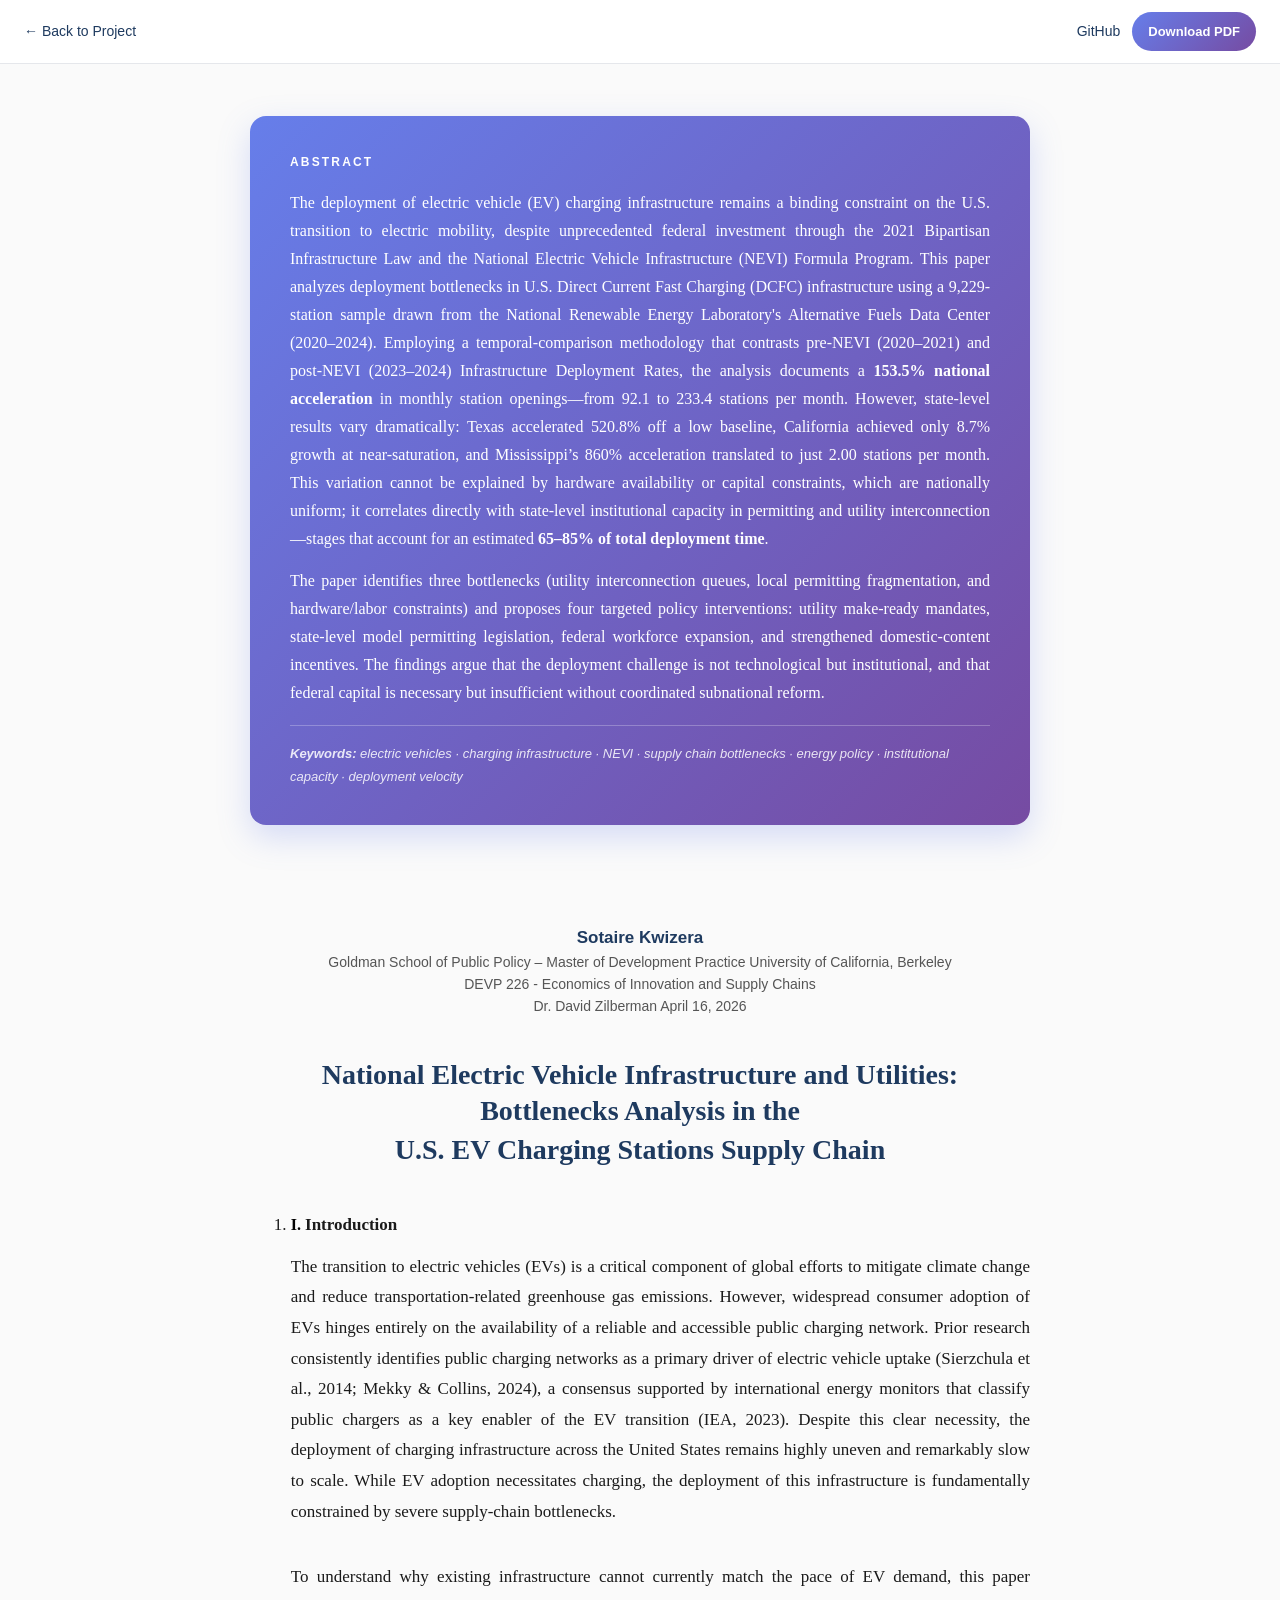
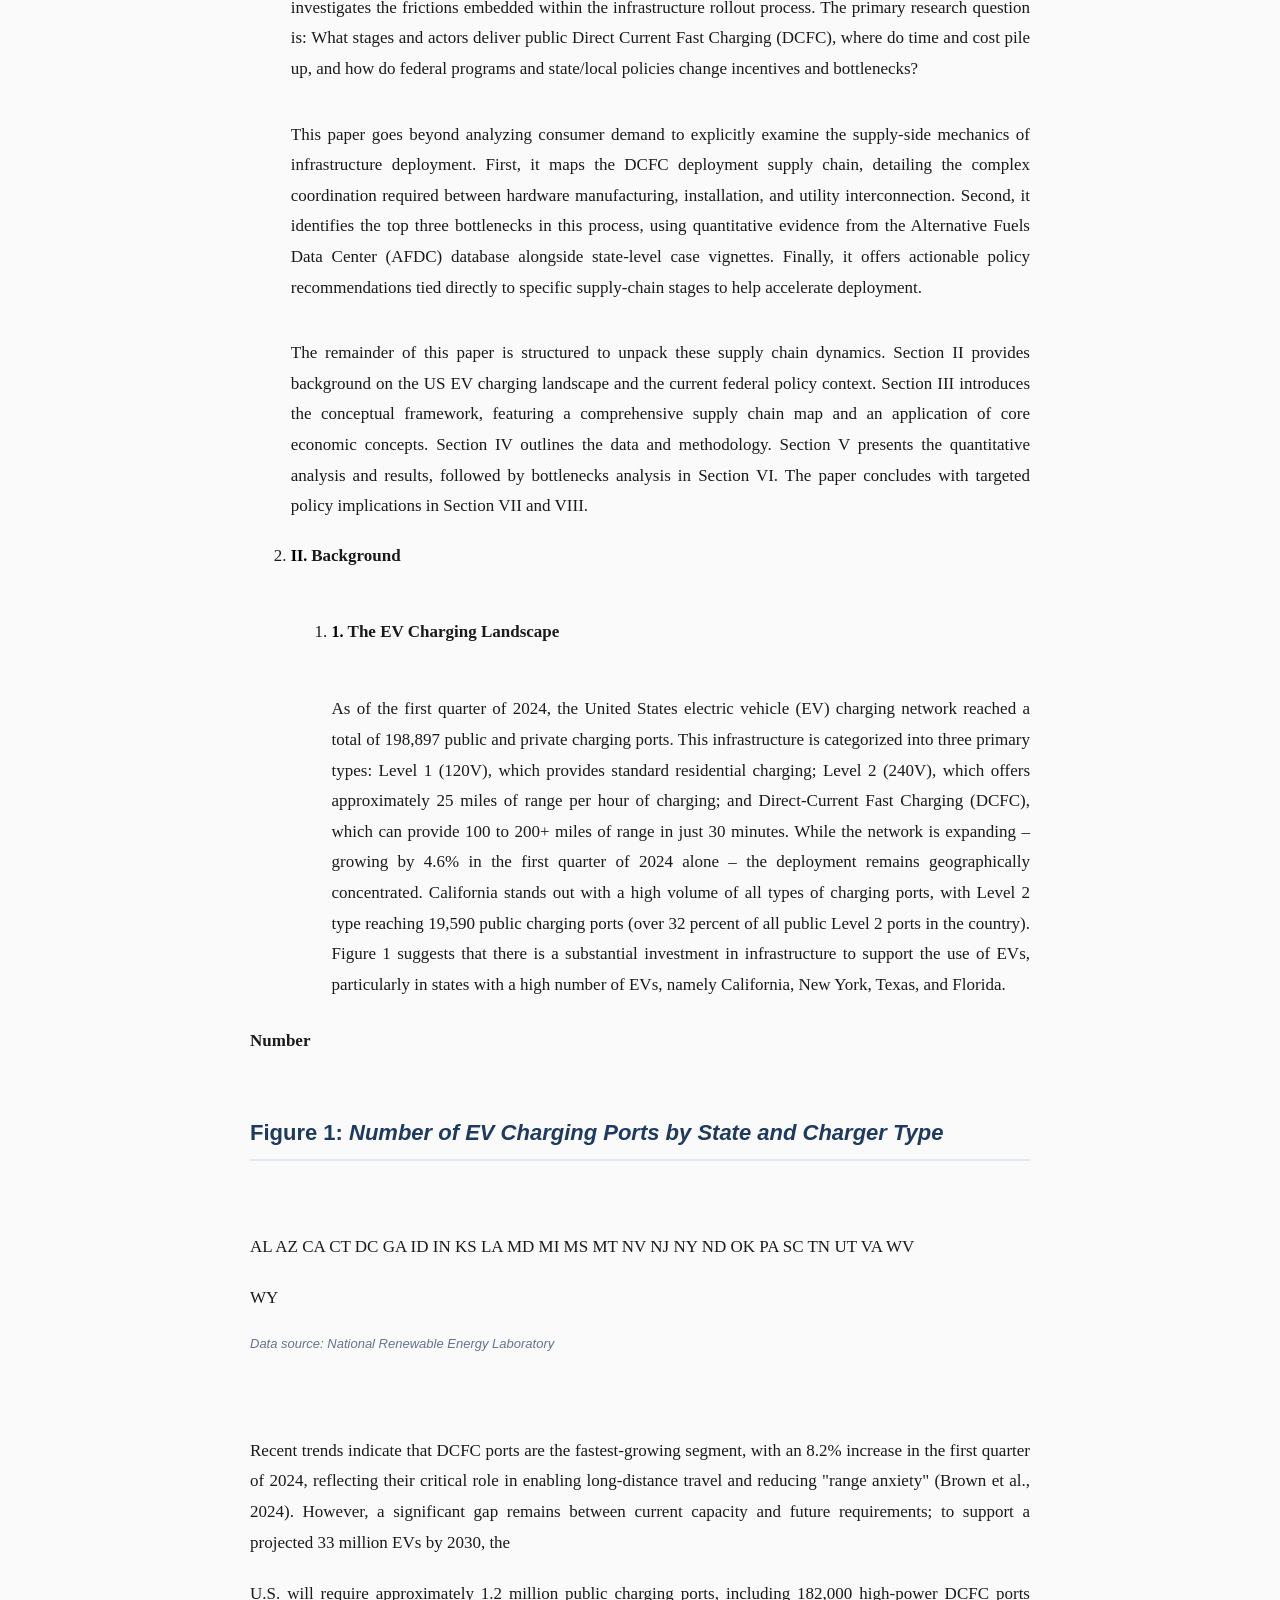
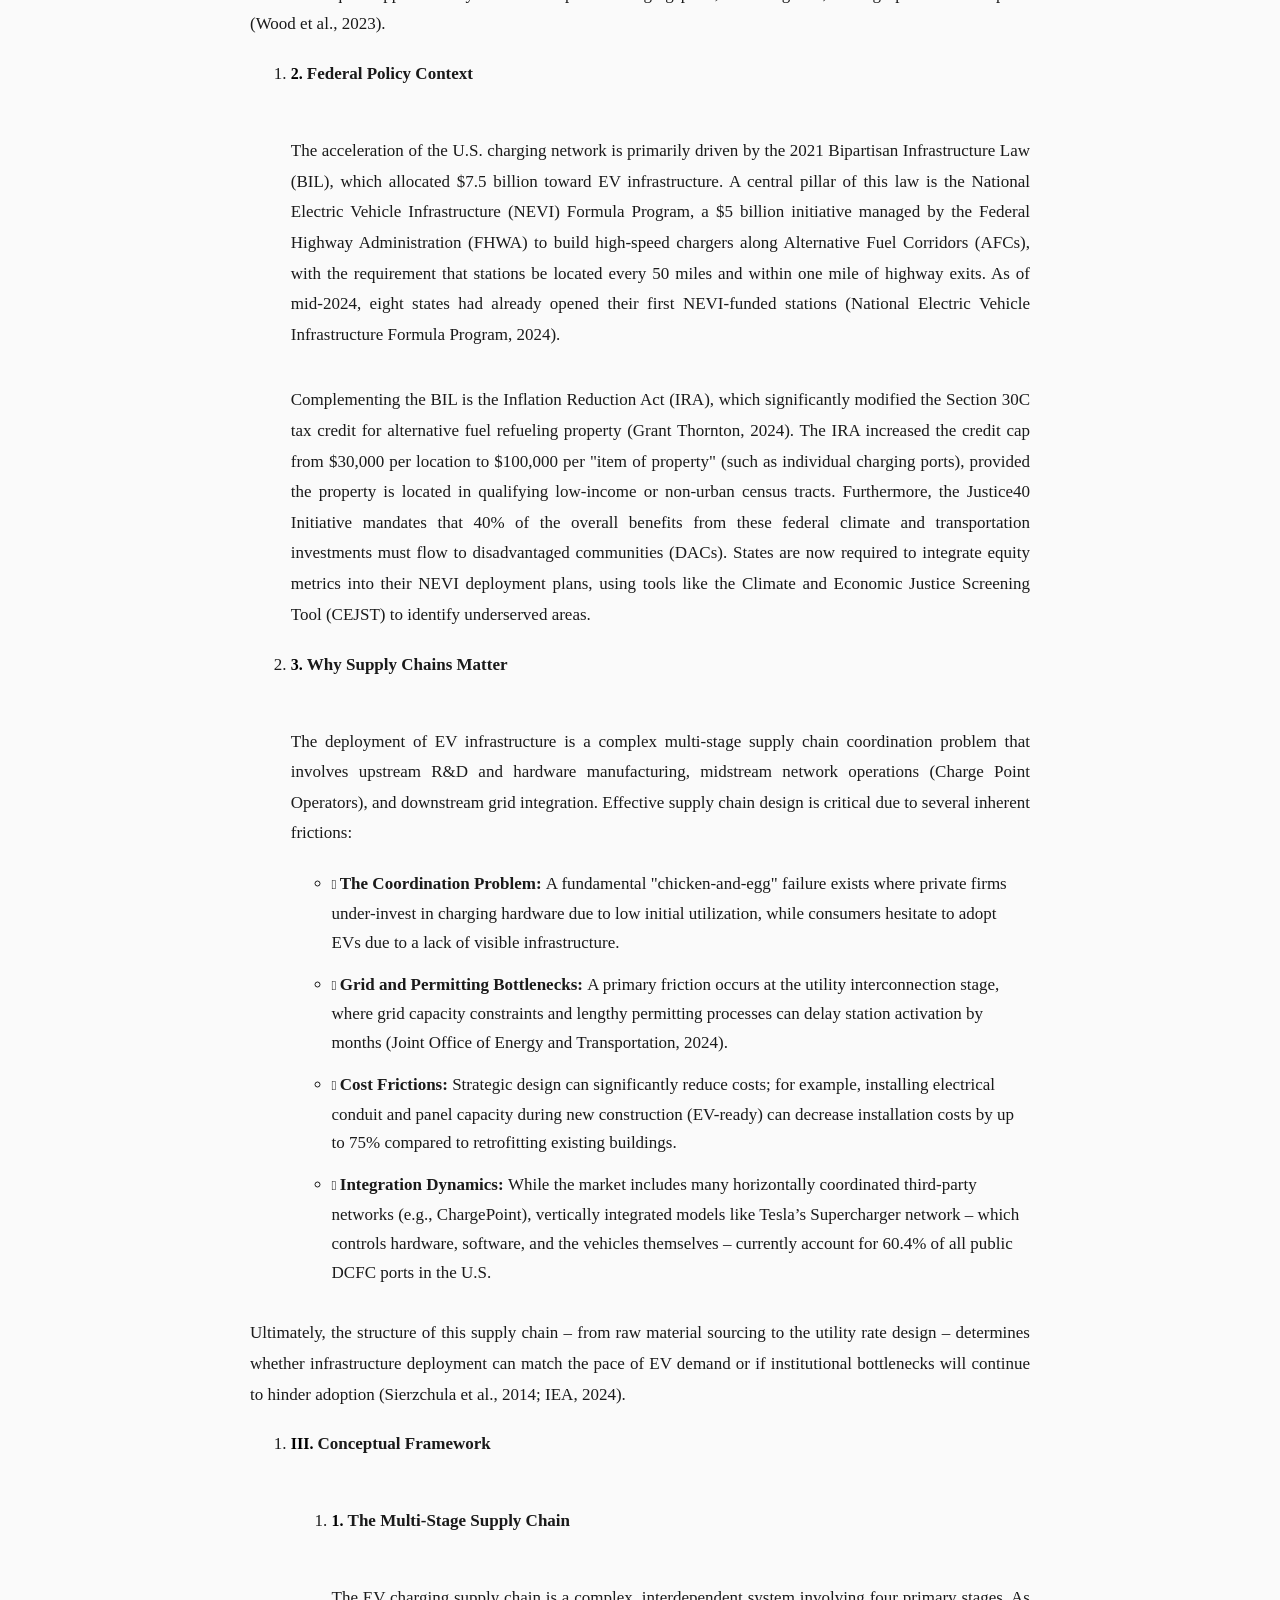
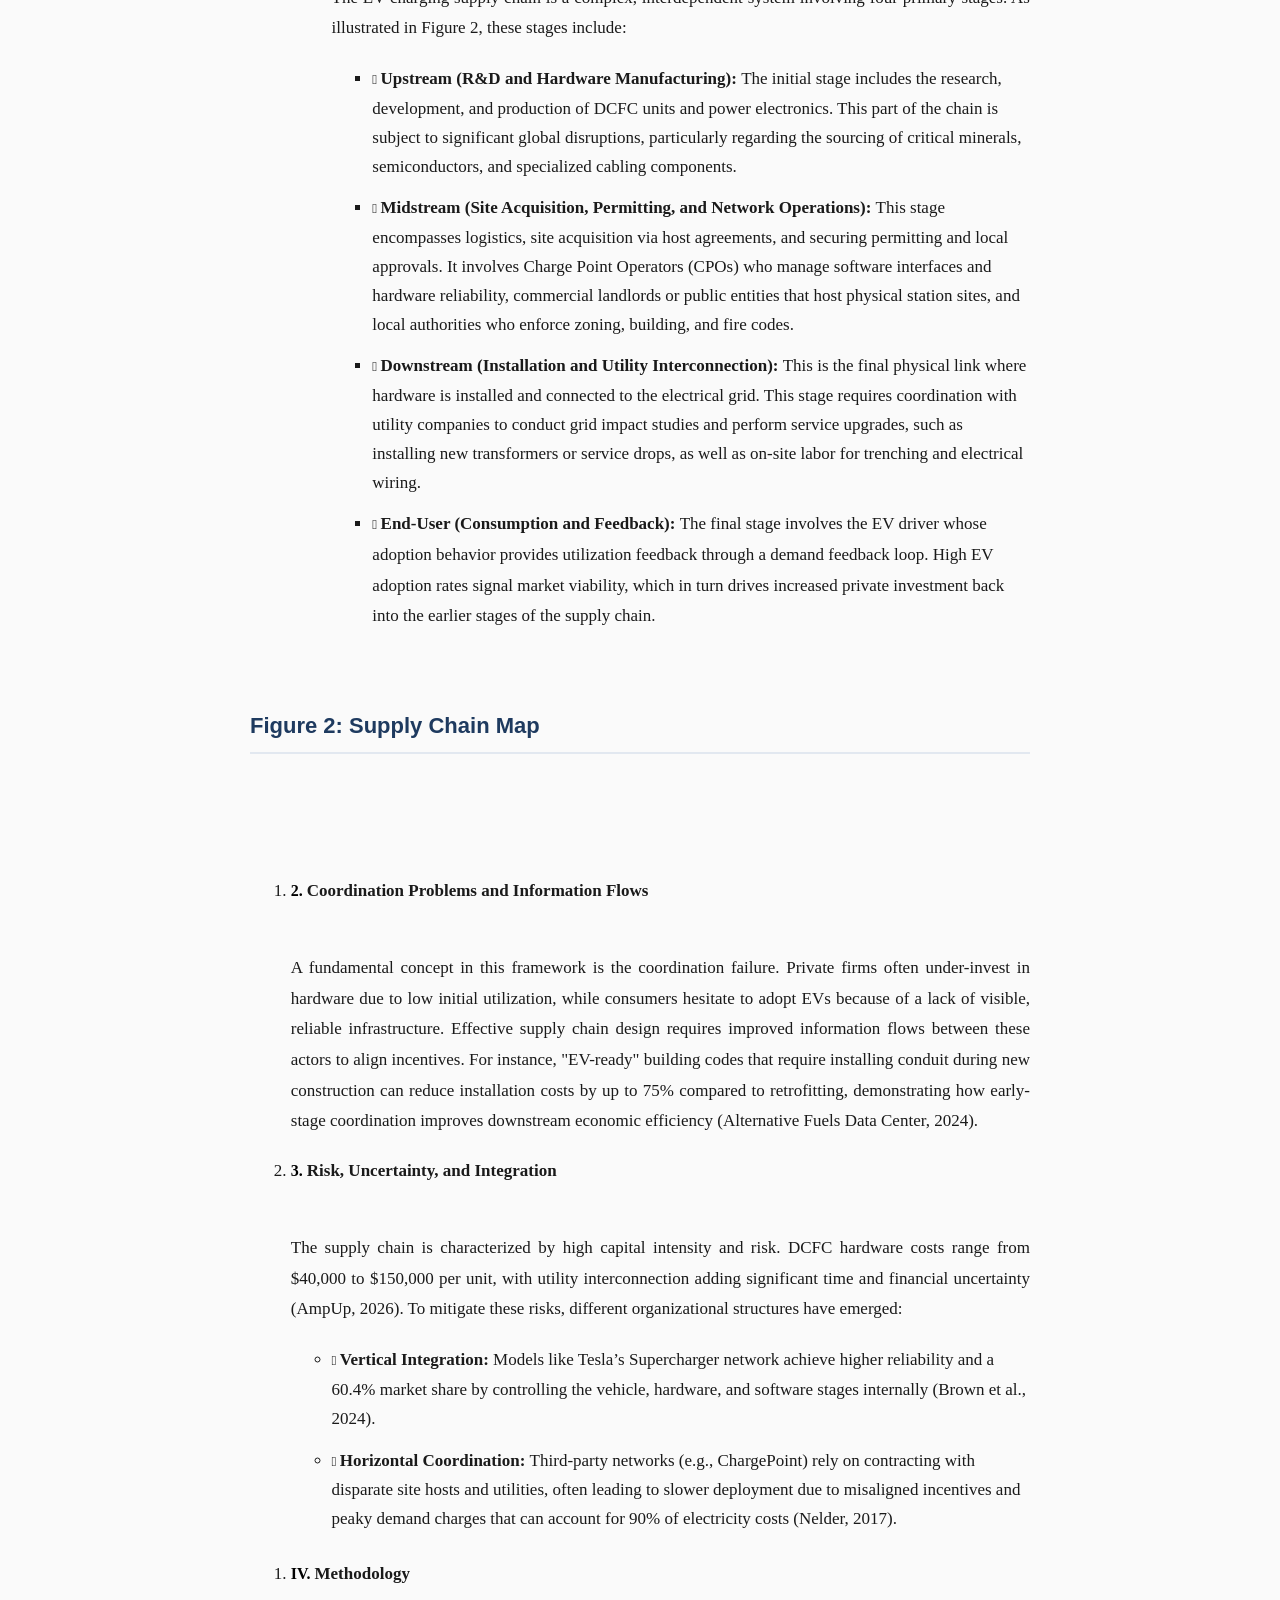
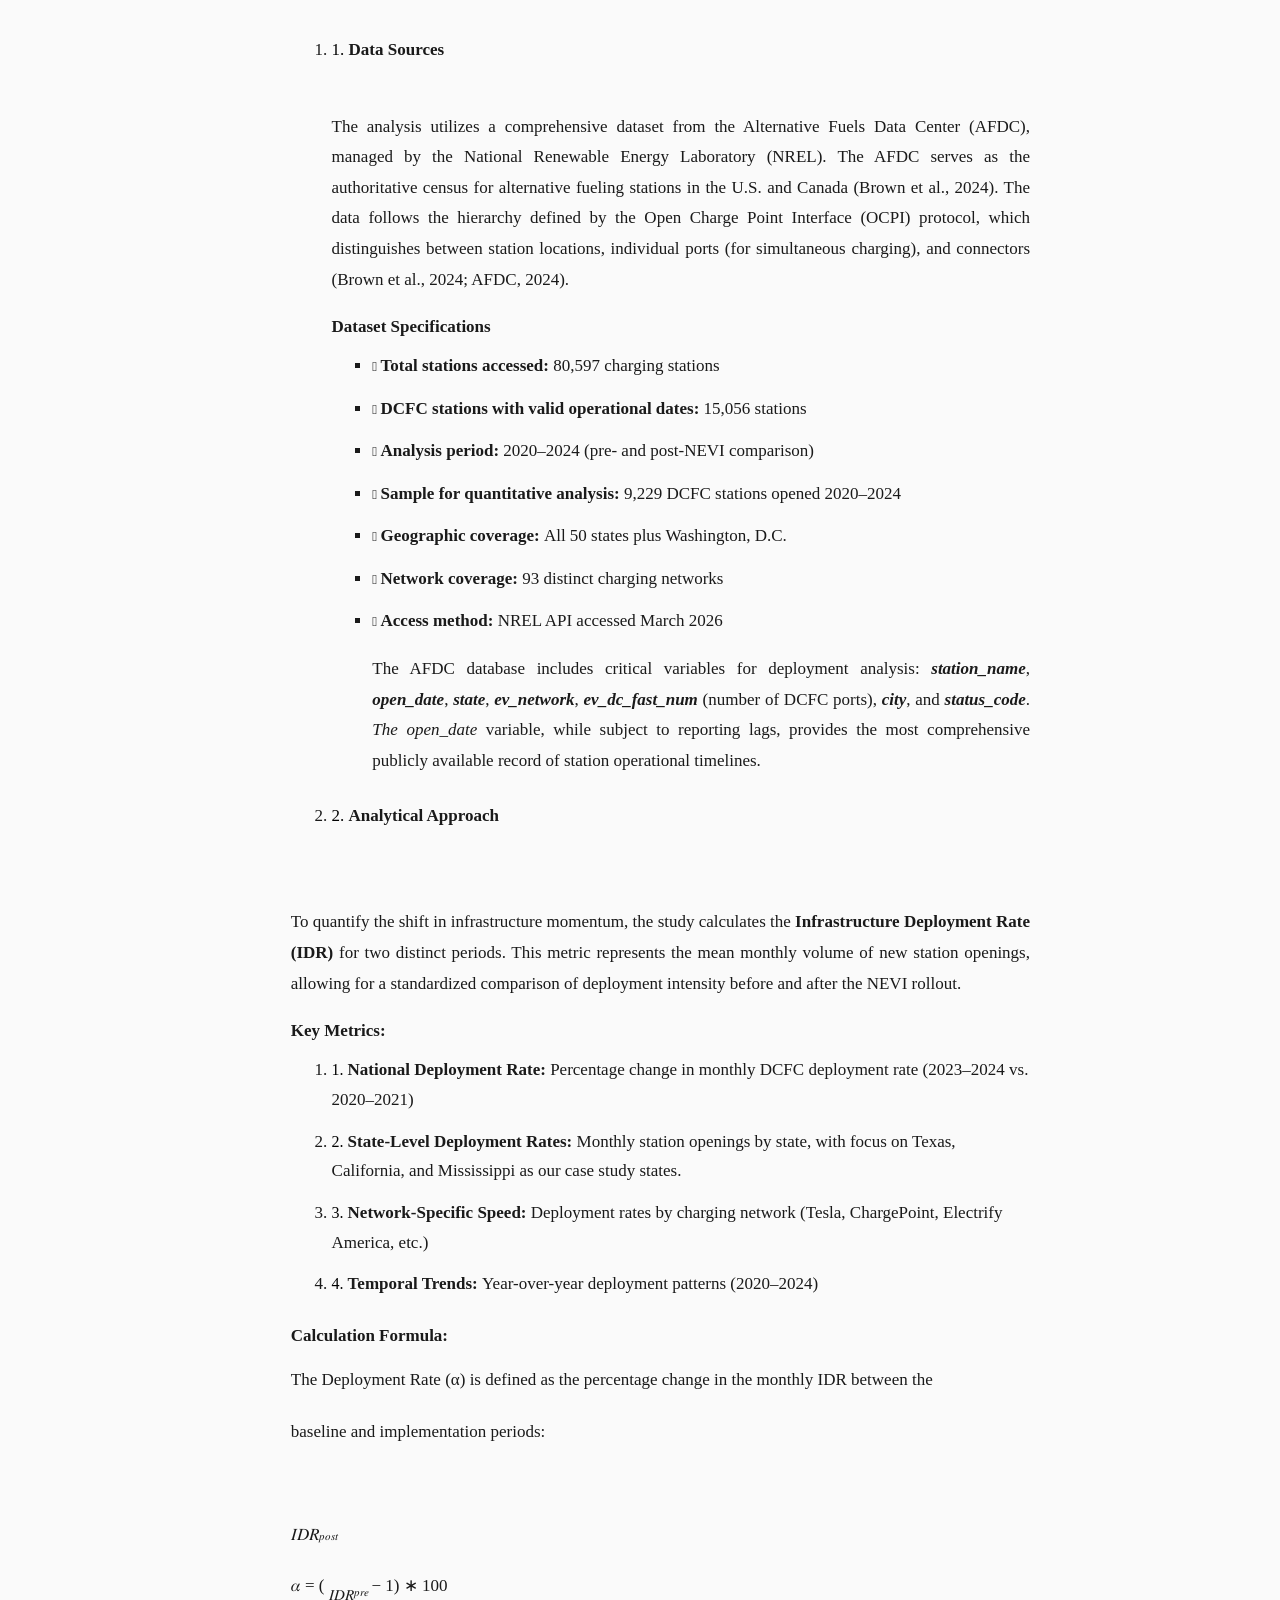
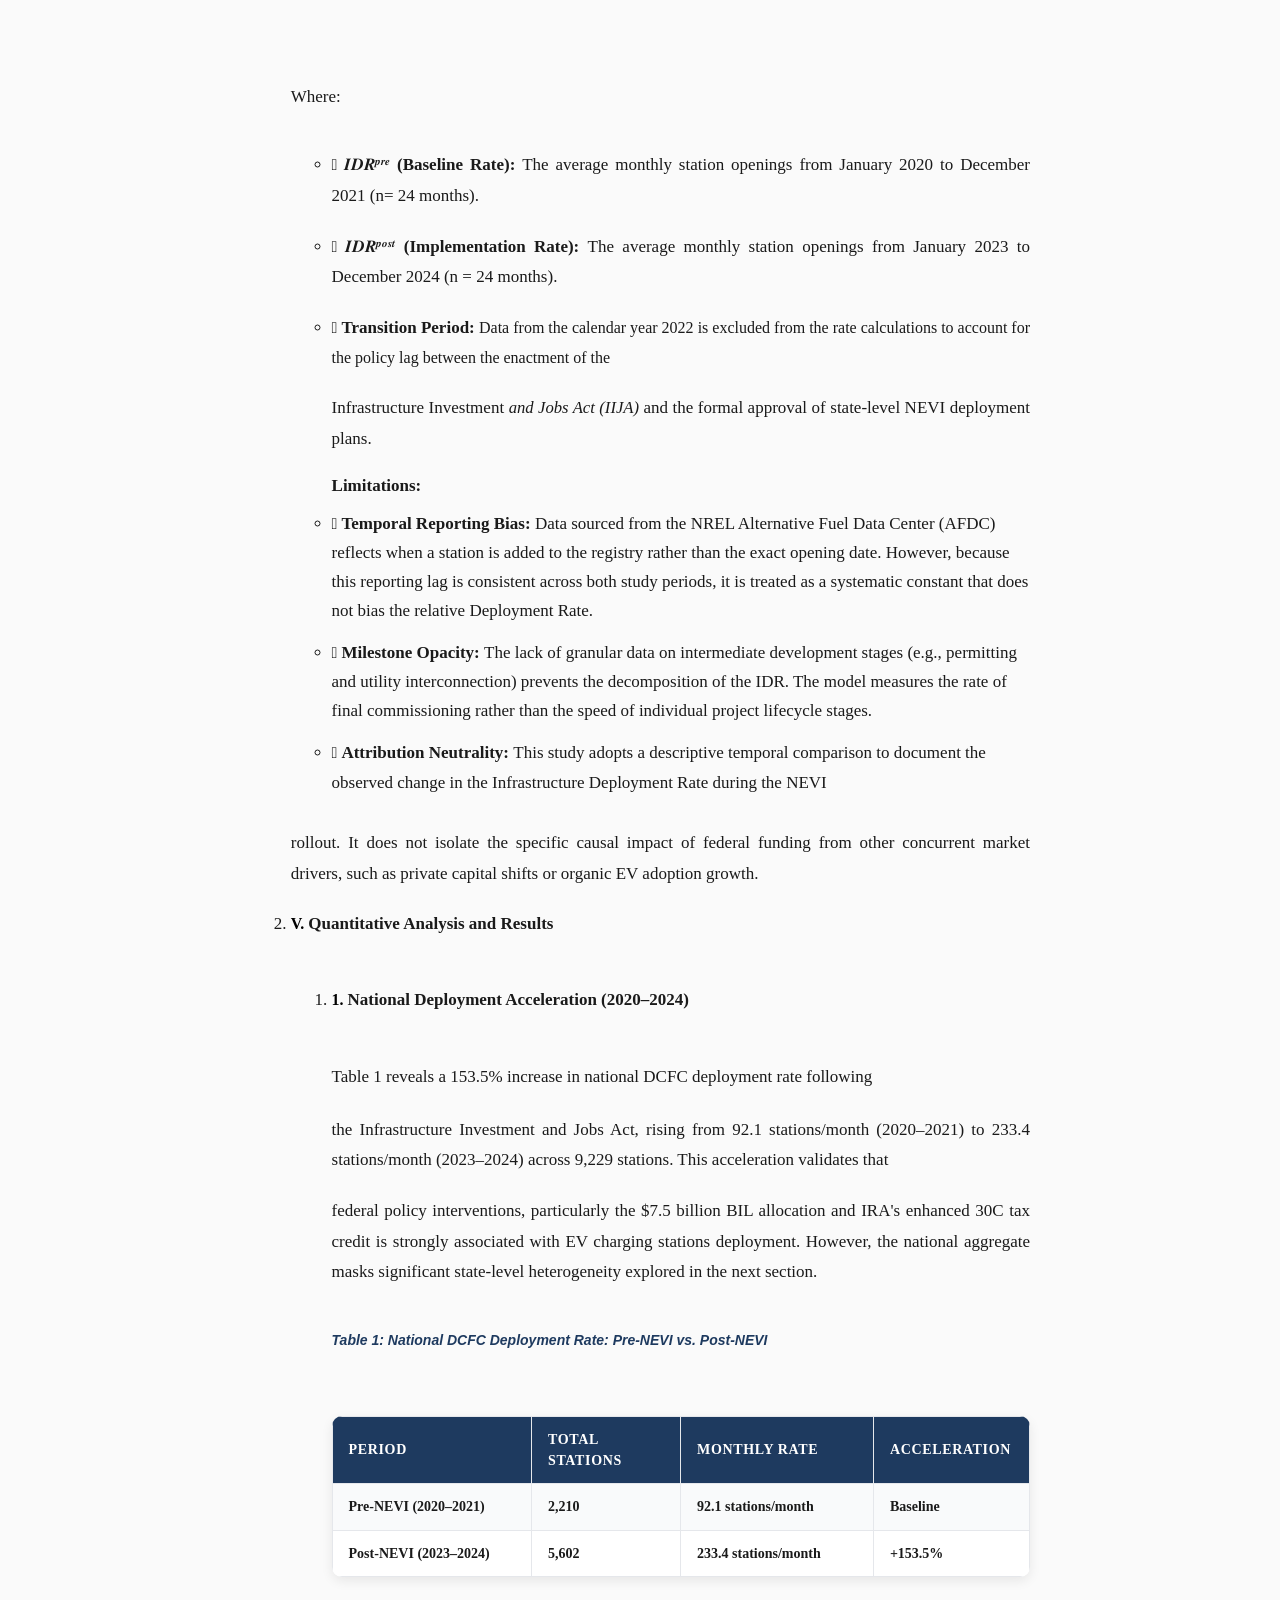
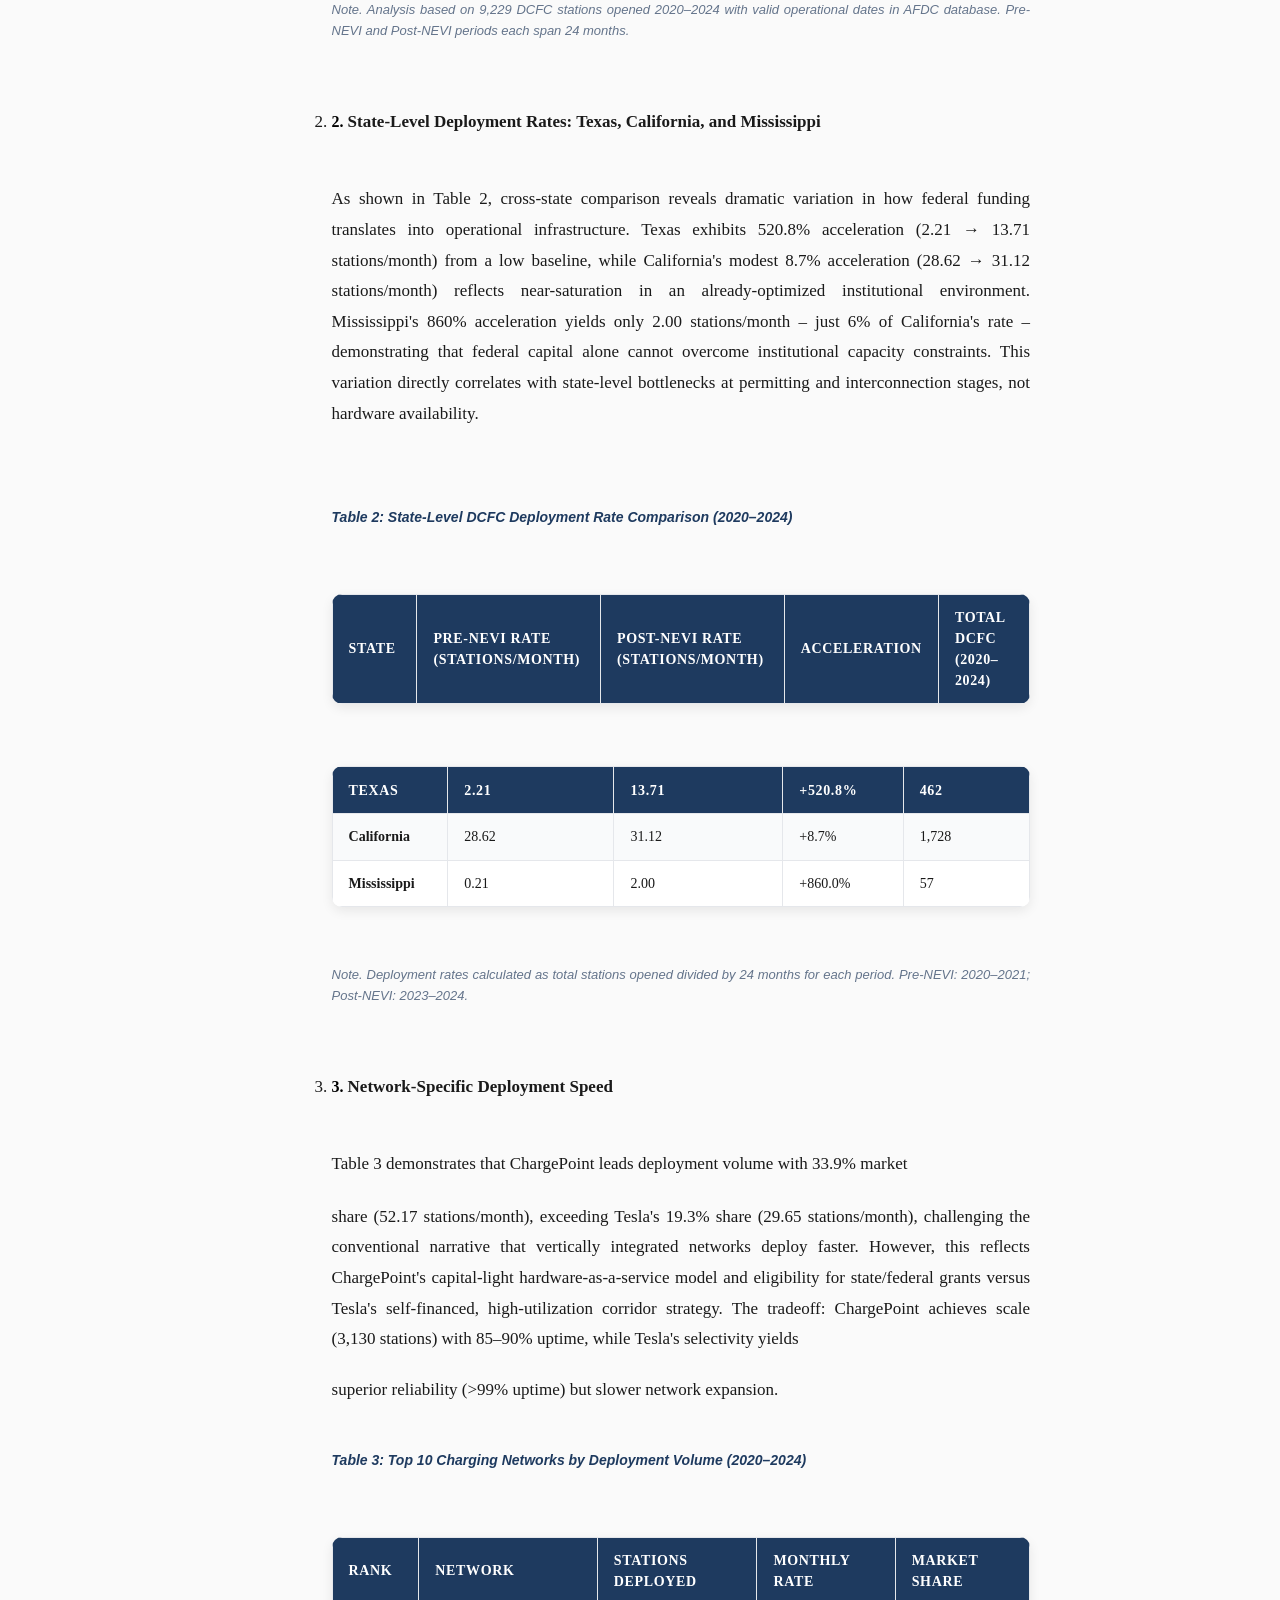
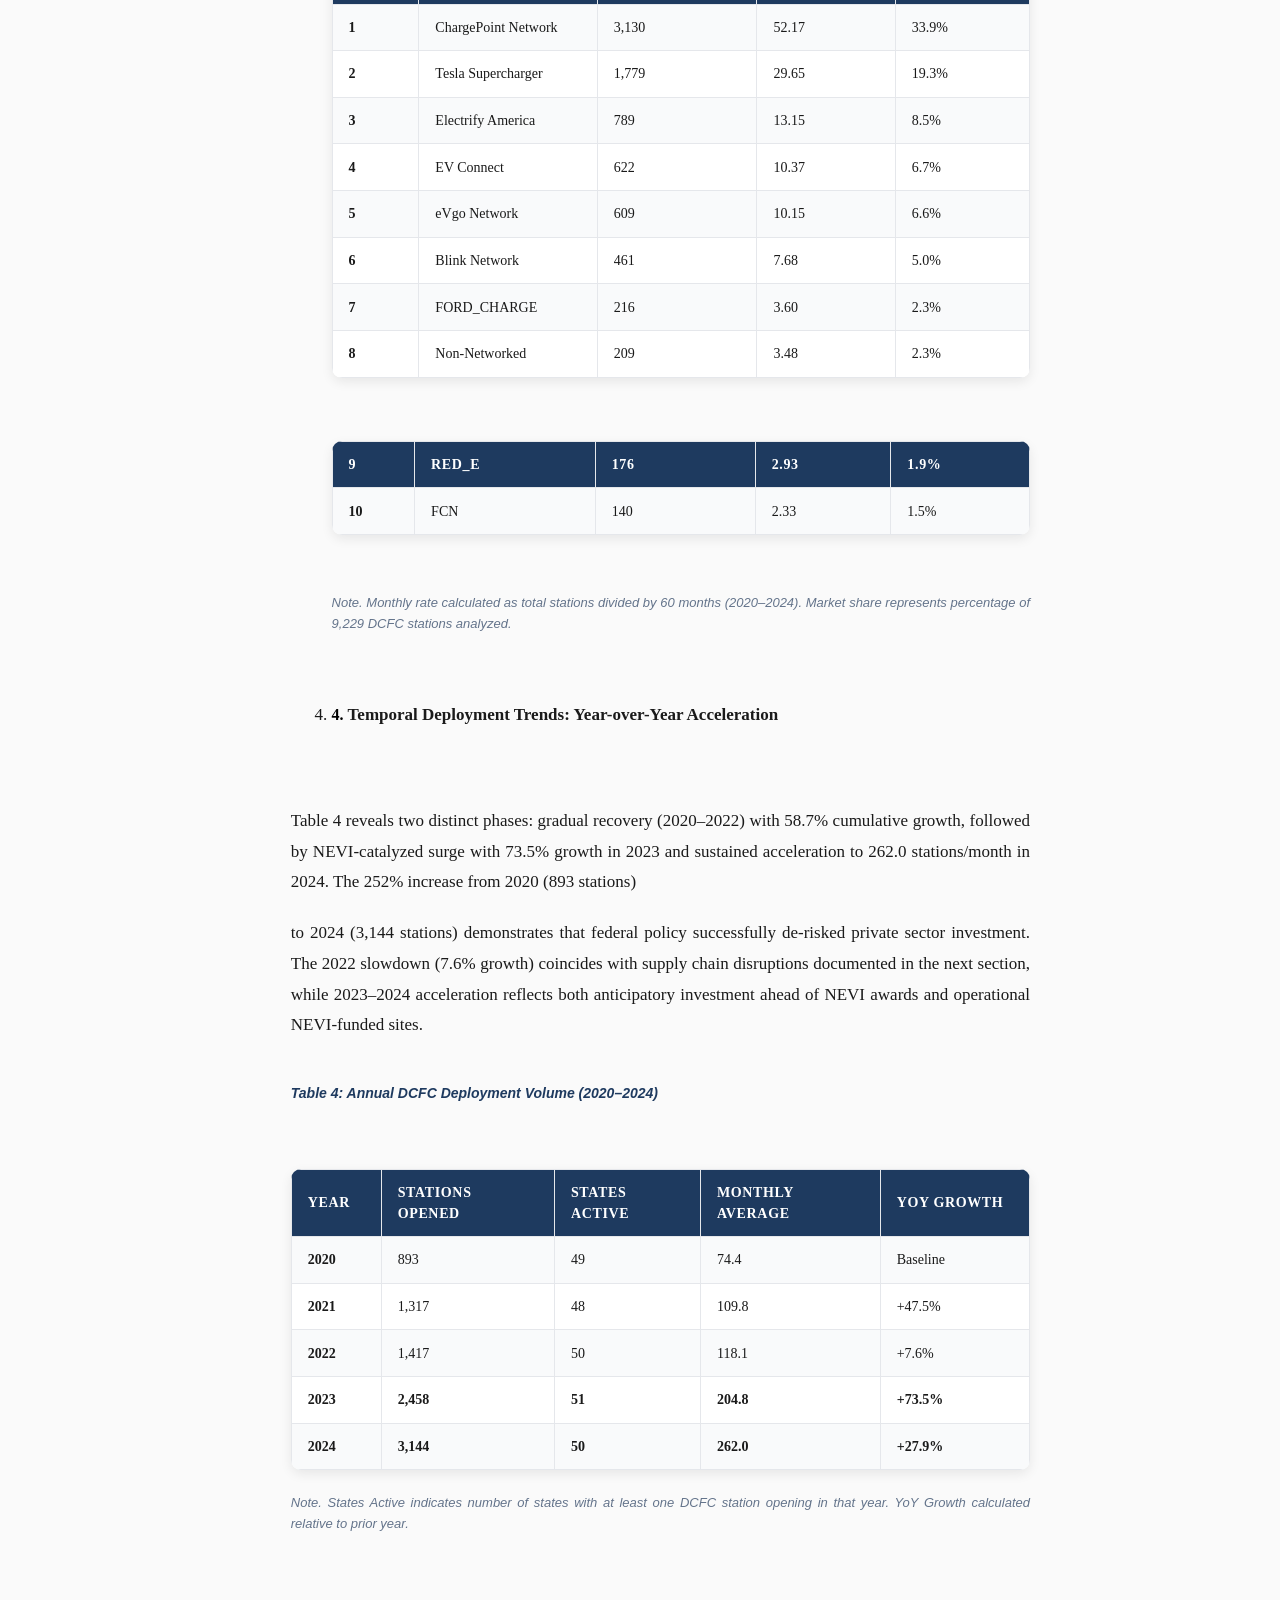
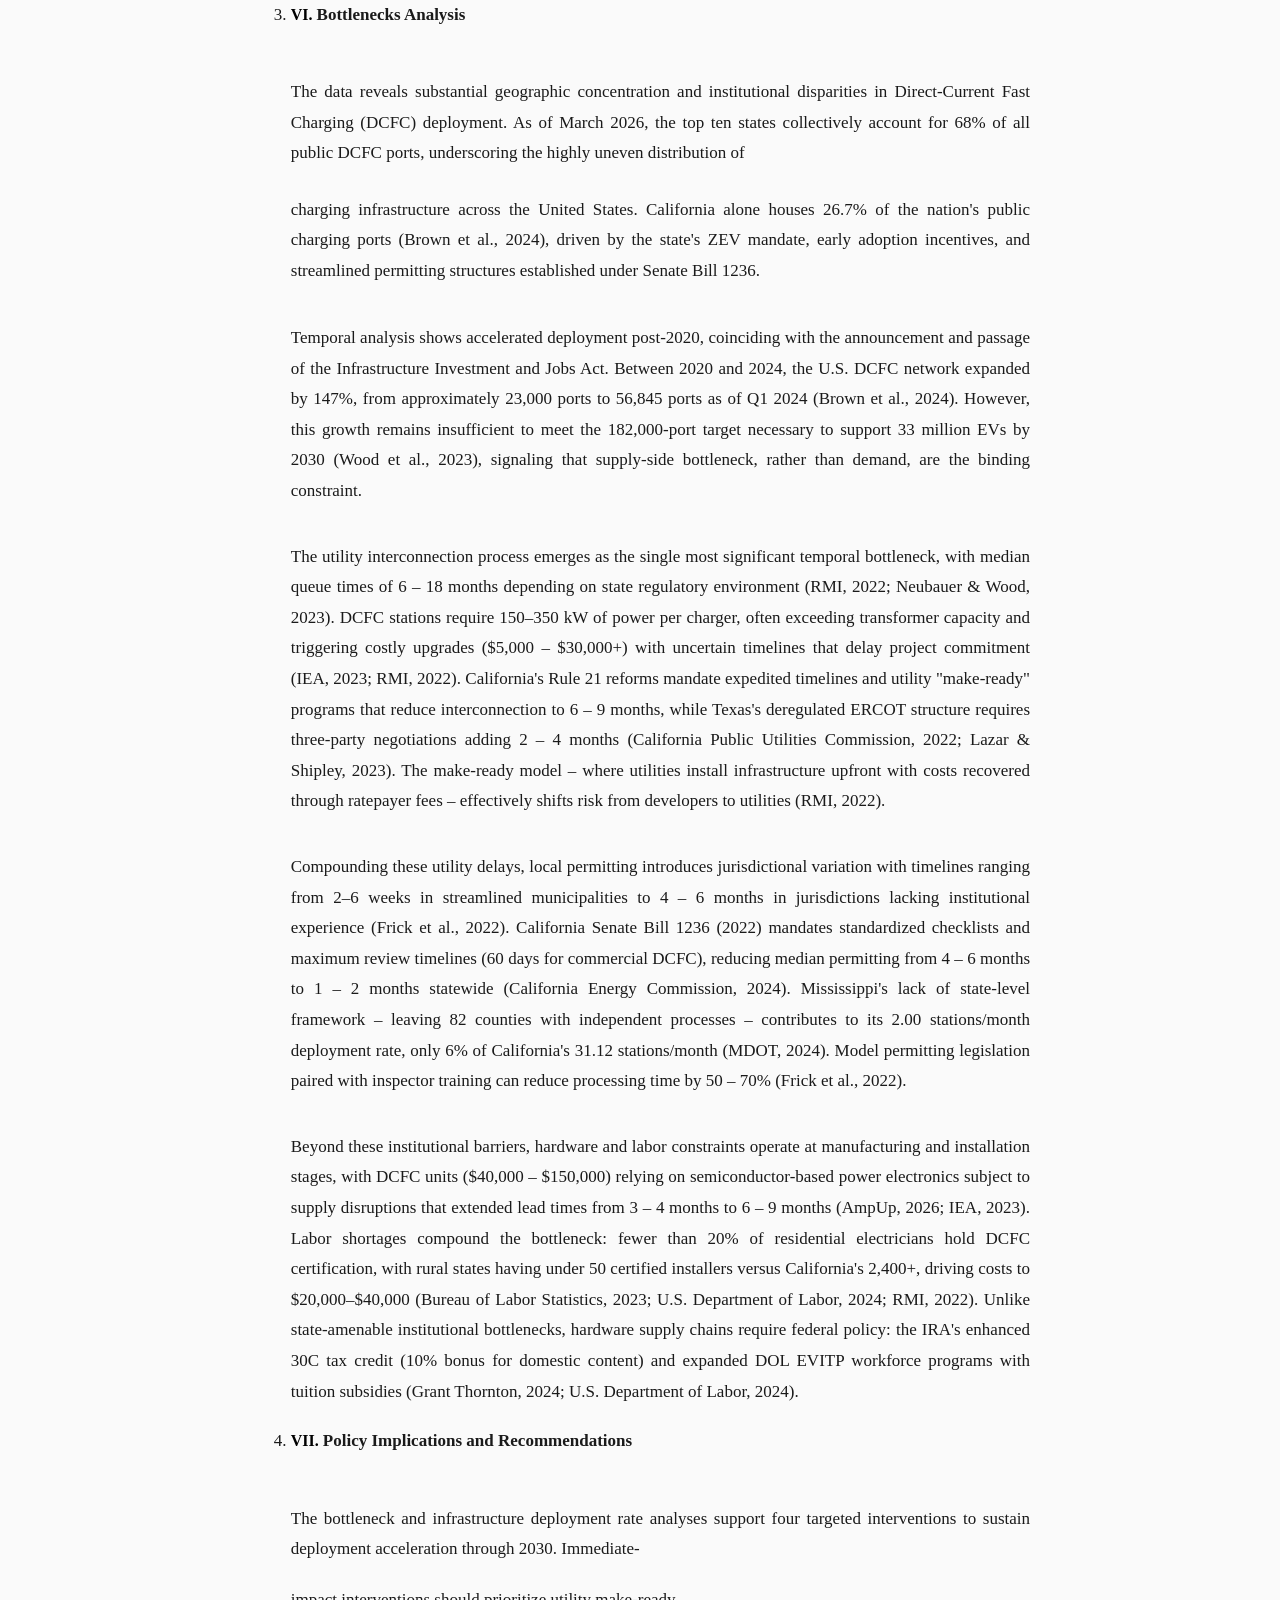
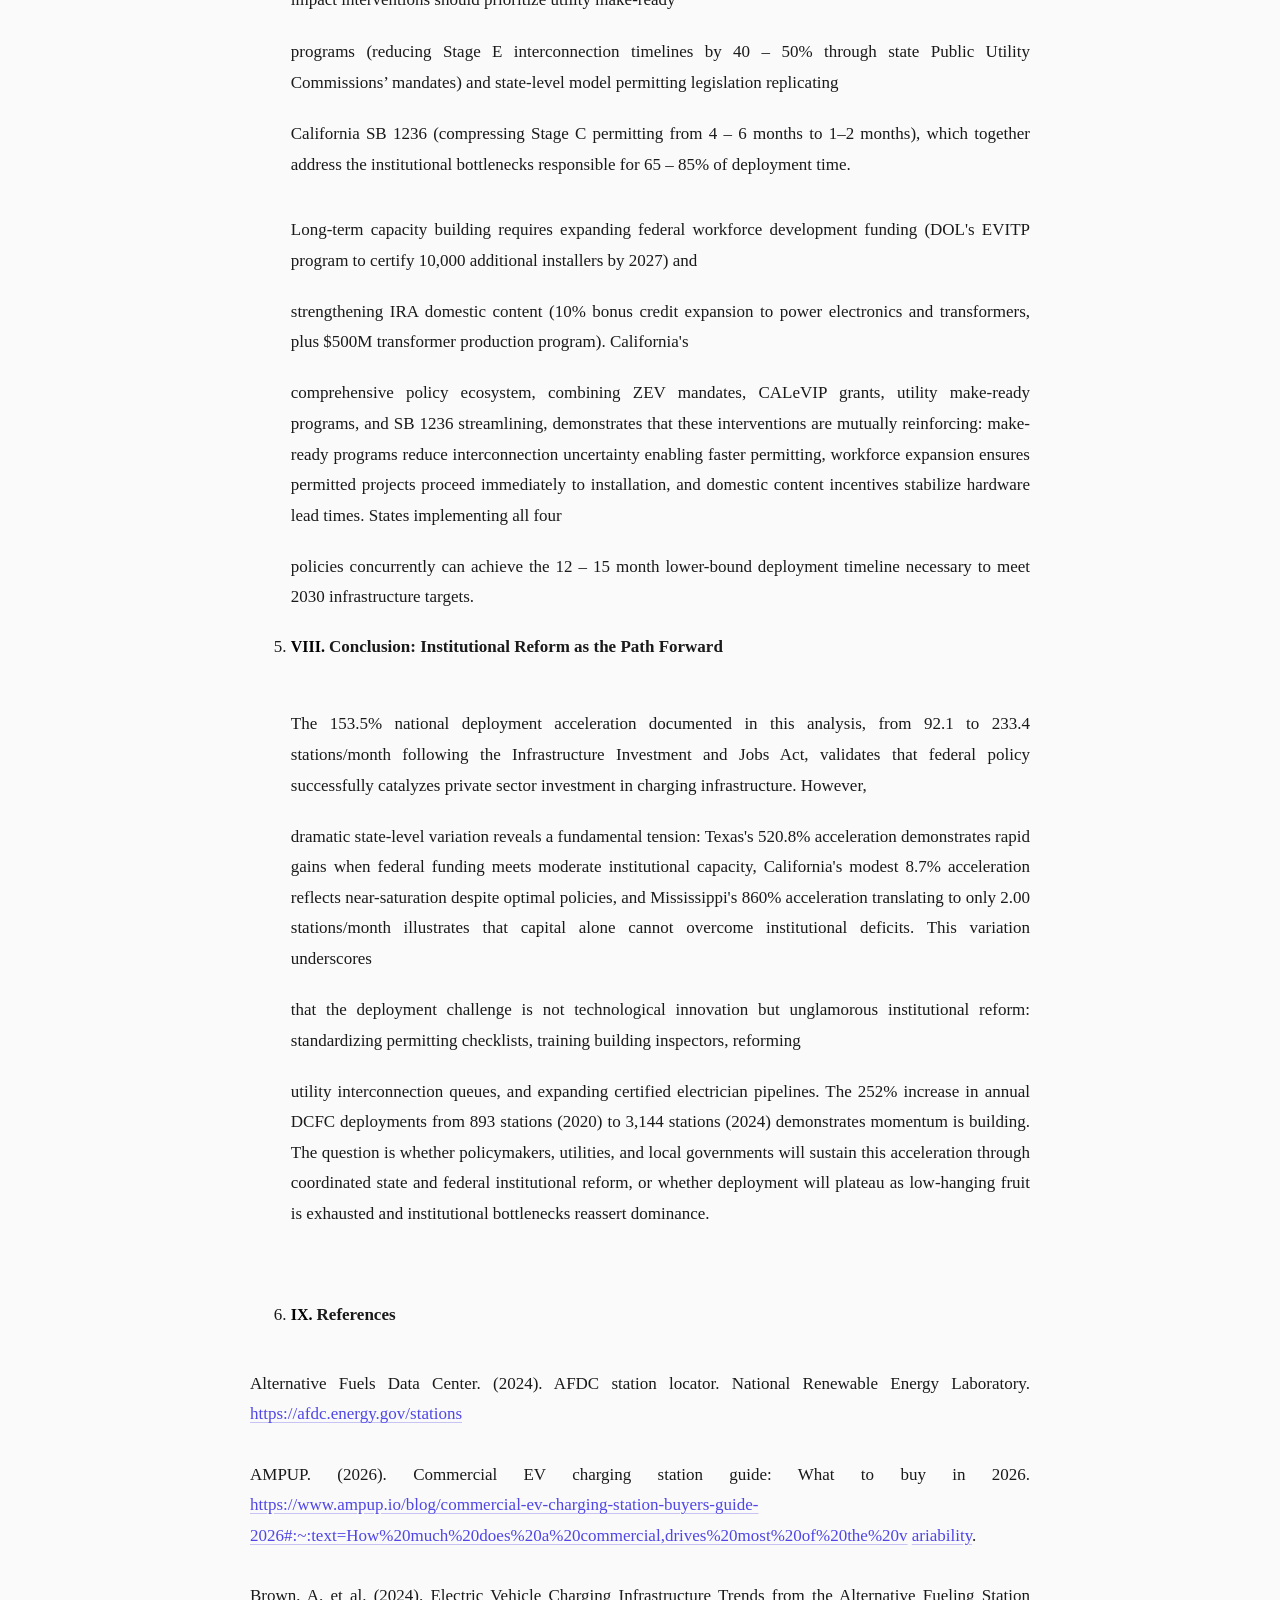
==== commit 983c3646: "Add paper abstract + fix Read Online HTML formatting - docs/paper.html: inject reader-mode CSS overr" ====
--- a/docs/paper.html
+++ b/docs/paper.html
@@ -74,4 +74,293 @@
  #l15> li>*:first-child:before {counter-increment: i1; content: counter(i1, decimal)". "; color: black; font-family:"Times New Roman", serif; font-style: normal; font-weight: bold; text-decoration: none; font-size: 12pt; }
  #l15> li:first-child>*:first-child:before {counter-increment: i1 0;  }
  table, tbody {vertical-align: top; overflow: visible; }
-</style></head><body><p style="text-indent: 0pt;text-align: left;"><br/></p><h1 style="padding-left: 41pt;text-indent: 0pt;text-align: center;">Sotaire Kwizera</h1><h1 style="padding-left: 41pt;text-indent: 0pt;line-height: 20pt;text-align: center;">Goldman School of Public Policy – Master of Development Practice University of California, Berkeley</h1><h1 style="padding-left: 41pt;text-indent: 0pt;text-align: center;">DEVP 226 - Economics of Innovation and Supply Chains</h1><h1 style="padding-top: 6pt;padding-left: 173pt;text-indent: 0pt;text-align: center;">Dr. David Zilberman April 16, 2026</h1><h1 style="padding-top: 4pt;padding-left: 50pt;text-indent: 0pt;text-align: left;">National Electric Vehicle Infrastructure and Utilities: Bottlenecks Analysis in the</h1><h1 style="padding-left: 134pt;text-indent: 0pt;text-align: left;">U.S. EV Charging Stations Supply Chain</h1><ol id="l1"><li data-list-text="I."><h1 style="padding-top: 12pt;padding-left: 243pt;text-indent: -25pt;text-align: left;">Introduction</h1><p style="padding-top: 12pt;padding-left: 6pt;text-indent: 0pt;line-height: 108%;text-align: left;">The transition to electric vehicles (EVs) is a critical component of global efforts to mitigate climate change and reduce transportation-related greenhouse gas emissions. However, widespread consumer adoption of EVs hinges entirely on the availability of a reliable and accessible public charging network. Prior research consistently identifies public charging networks as a primary driver of electric vehicle uptake (Sierzchula et al., 2014; Mekky &amp; Collins, 2024), a consensus supported by international energy monitors that classify public chargers as a key enabler of the EV transition (IEA, 2023). Despite this clear necessity, the deployment of charging infrastructure across the United States remains highly uneven and remarkably slow to scale. While EV adoption necessitates charging, the deployment of this infrastructure is fundamentally constrained by severe supply-chain bottlenecks.</p><p style="padding-top: 11pt;padding-left: 6pt;text-indent: 0pt;line-height: 108%;text-align: left;">To understand why existing infrastructure cannot currently match the pace of EV demand, this paper investigates the frictions embedded within the infrastructure rollout process. The primary research question is: What stages and actors deliver public Direct Current Fast Charging (DCFC), where do time and cost pile up, and how do federal programs and state/local policies change incentives and bottlenecks?</p><p style="padding-top: 11pt;padding-left: 6pt;text-indent: 0pt;line-height: 108%;text-align: left;">This paper goes beyond analyzing consumer demand to explicitly examine the supply-side mechanics of infrastructure deployment. First, it maps the DCFC deployment supply chain, detailing the complex coordination required between hardware manufacturing, installation, and utility interconnection. Second, it identifies the top three bottlenecks in this process, using quantitative evidence from the Alternative Fuels Data Center (AFDC) database alongside state-level case vignettes. Finally, it offers actionable policy recommendations tied directly to specific supply-chain stages to help accelerate deployment.</p><p style="padding-top: 11pt;padding-left: 6pt;text-indent: 0pt;line-height: 108%;text-align: left;">The remainder of this paper is structured to unpack these supply chain dynamics. Section II provides background on the US EV charging landscape and the current federal policy context. Section III introduces the conceptual framework, featuring a comprehensive supply chain map and an application of core economic concepts. Section IV outlines the data and methodology. Section V presents the quantitative analysis and results, followed by bottlenecks analysis in Section VI. The paper concludes with targeted policy implications in Section VII and VIII.</p></li><li data-list-text="II."><h1 style="padding-top: 4pt;padding-left: 244pt;text-indent: -30pt;text-align: left;">Background</h1><p style="text-indent: 0pt;text-align: left;"><br/></p><ol id="l2"><li data-list-text="1."><h1 style="padding-left: 42pt;text-indent: -18pt;text-align: left;">The EV Charging Landscape</h1><p style="text-indent: 0pt;text-align: left;"><br/></p><p style="padding-left: 6pt;text-indent: 0pt;line-height: 108%;text-align: left;">As of the first quarter of 2024, the United States electric vehicle (EV) charging network reached a total of 198,897 public and private charging ports. This infrastructure is categorized into three primary types: Level 1 (120V), which provides standard residential charging; Level 2 (240V), which offers approximately 25 miles of range per hour of charging; and Direct-Current Fast Charging (DCFC), which can provide 100 to 200+ miles of range in just 30 minutes. While the network is expanding – growing by 4.6% in the first quarter of 2024 alone – the deployment remains geographically concentrated. California stands out with a high volume of all types of charging ports, with Level 2 type reaching 19,590 public charging ports (over 32 percent of all public Level 2 ports in the country). Figure 1 suggests that there is a substantial investment in infrastructure to support the use of EVs, particularly in states with a high number of EVs, namely California, New York, Texas, and Florida.</p><p style="text-indent: 0pt;text-align: left;"><span/></p><p style="text-indent: 0pt;text-align: left;"><span/></p><p style="text-indent: 0pt;text-align: left;"><span/></p><p style="text-indent: 0pt;text-align: left;"><span/></p><div class="textbox" style="border:0.8pt solid #D9D9D9;display:block;min-height:222.0pt;width:471.8pt;"><p class="s1" style="padding-top: 10pt;text-indent: 0pt;text-align: right;">25000</p><p style="padding-top: 8pt;text-indent: 0pt;text-align: left;"><br/></p><p class="s1" style="text-indent: 0pt;text-align: right;">20000</p><p style="padding-top: 8pt;text-indent: 0pt;text-align: left;"><br/></p><p class="s1" style="text-indent: 0pt;text-align: right;">15000</p><p style="padding-top: 8pt;text-indent: 0pt;text-align: left;"><br/></p><p class="s1" style="text-indent: 0pt;text-align: right;">10000</p><p style="padding-top: 8pt;text-indent: 0pt;text-align: left;"><br/></p><p class="s1" style="text-indent: 0pt;text-align: right;">5000</p><p style="padding-top: 8pt;text-indent: 0pt;text-align: left;"><br/></p><p class="s1" style="text-indent: 0pt;text-align: right;">0</p><p style="text-indent: 0pt;text-align: left;"><br/></p><p class="s2" style="text-indent: 0pt;text-align: center;">Level 1  Level 2  DC Fast</p></div></li></ol></li></ol><p style="text-indent: 0pt;text-align: left;"/><p class="s3" style="padding-left: 1pt;text-indent: 0pt;text-align: left;">Number</p><p style="text-indent: 0pt;text-align: left;"/><h1 style="padding-top: 11pt;padding-left: 6pt;text-indent: 0pt;text-align: left;">Figure 1: <i>Number of EV Charging Ports by State and Charger Type</i></h1><p style="text-indent: 0pt;text-align: left;"><br/></p><p class="s5" style="padding-left: 1pt;text-indent: 3pt;line-height: 136%;text-align: justify;">AL AZ CA CT DC GA ID IN KS LA MD MI MS MT NV NJ NY ND OK PA SC TN UT VA WV</p><p class="s5" style="padding-left: 1pt;text-indent: 0pt;text-align: left;">WY</p><p style="text-indent: 0pt;text-align: left;"/><p class="s4" style="padding-left: 6pt;text-indent: 0pt;text-align: left;">Data source: National Renewable Energy Laboratory</p><p style="padding-top: 11pt;text-indent: 0pt;text-align: left;"><br/></p><p style="padding-left: 6pt;text-indent: 0pt;line-height: 108%;text-align: left;">Recent trends indicate that DCFC ports are the fastest-growing segment, with an 8.2% increase in the first quarter of 2024, reflecting their critical role in enabling long-distance travel and reducing &quot;range anxiety&quot; (Brown et al., 2024). However, a significant gap remains between current capacity and future requirements; to support a projected 33 million EVs by 2030, the</p><p style="padding-left: 6pt;text-indent: 0pt;line-height: 108%;text-align: left;">U.S. will require approximately 1.2 million public charging ports, including 182,000 high-power DCFC ports (Wood et al., 2023).</p><ol id="l3"><li data-list-text="2."><h1 style="padding-top: 4pt;padding-left: 42pt;text-indent: -18pt;text-align: left;">Federal Policy Context</h1><p style="text-indent: 0pt;text-align: left;"><br/></p><p style="padding-left: 6pt;text-indent: 0pt;line-height: 108%;text-align: left;">The acceleration of the U.S. charging network is primarily driven by the 2021 Bipartisan Infrastructure Law (BIL), which allocated $7.5 billion toward EV infrastructure. A central pillar of this law is the National Electric Vehicle Infrastructure (NEVI) Formula Program, a $5 billion initiative managed by the Federal Highway Administration (FHWA) to build high-speed chargers along Alternative Fuel Corridors (AFCs), with the requirement that stations be located every 50 miles and within one mile of highway exits. As of mid-2024, eight states had already opened their first NEVI-funded stations (National Electric Vehicle Infrastructure Formula Program, 2024).</p><p style="padding-top: 11pt;padding-left: 6pt;text-indent: 0pt;line-height: 108%;text-align: left;">Complementing the BIL is the Inflation Reduction Act (IRA), which significantly modified the Section 30C tax credit for alternative fuel refueling property (Grant Thornton, 2024). The IRA increased the credit cap from $30,000 per location to $100,000 per &quot;item of property&quot; (such as individual charging ports), provided the property is located in qualifying low-income or non-urban census tracts. Furthermore, the Justice40 Initiative mandates that 40% of the overall benefits from these federal climate and transportation investments must flow to disadvantaged communities (DACs). States are now required to integrate equity metrics into their NEVI deployment plans, using tools like the Climate and Economic Justice Screening Tool (CEJST) to identify underserved areas.</p></li><li data-list-text="3."><h1 style="padding-top: 11pt;padding-left: 42pt;text-indent: -18pt;text-align: left;">Why Supply Chains Matter</h1><p style="text-indent: 0pt;text-align: left;"><br/></p><p style="padding-left: 6pt;text-indent: 0pt;line-height: 108%;text-align: left;">The deployment of EV infrastructure is a complex multi-stage supply chain coordination problem that involves upstream R&amp;D and hardware manufacturing, midstream network operations (Charge Point Operators), and downstream grid integration. Effective supply chain design is critical due to several inherent frictions:</p><ul id="l4"><li data-list-text=""><h1 style="padding-top: 11pt;padding-left: 42pt;text-indent: -18pt;line-height: 108%;text-align: left;">The Coordination Problem: <span class="p">A fundamental &quot;chicken-and-egg&quot; failure exists where private firms under-invest in charging hardware due to low initial utilization, while consumers hesitate to adopt EVs due to a lack of visible infrastructure.</span></h1></li><li data-list-text=""><h1 style="padding-top: 12pt;padding-left: 42pt;text-indent: -18pt;line-height: 108%;text-align: left;">Grid and Permitting Bottlenecks: <span class="p">A primary friction occurs at the utility interconnection stage, where grid capacity constraints and lengthy permitting processes can delay station activation by months (Joint Office of Energy and Transportation, 2024).</span></h1></li><li data-list-text=""><h1 style="padding-top: 11pt;padding-left: 42pt;text-indent: -18pt;line-height: 108%;text-align: justify;">Cost Frictions: <span class="p">Strategic design can significantly reduce costs; for example, installing electrical conduit and panel capacity during new construction (EV-ready) can decrease installation costs by up to 75% compared to retrofitting existing buildings.</span></h1></li><li data-list-text=""><h1 style="padding-top: 12pt;padding-left: 42pt;text-indent: -18pt;line-height: 108%;text-align: left;">Integration Dynamics: <span class="p">While the market includes many horizontally coordinated third-party networks (e.g., ChargePoint), vertically integrated models like Tesla’s Supercharger network – which controls hardware, software, and the vehicles themselves – currently account for 60.4% of all public DCFC ports in the U.S.</span></h1></li></ul></li></ol><p style="padding-top: 4pt;padding-left: 6pt;text-indent: 0pt;line-height: 108%;text-align: left;">Ultimately, the structure of this supply chain – from raw material sourcing to the utility rate design – determines whether infrastructure deployment can match the pace of EV demand or if institutional bottlenecks will continue to hinder adoption (Sierzchula et al., 2014; IEA, 2024).</p><ol id="l5"><li data-list-text="III."><h1 style="padding-top: 12pt;padding-left: 214pt;text-indent: -34pt;text-align: left;">Conceptual Framework</h1><p style="text-indent: 0pt;text-align: left;"><br/></p><ol id="l6"><li data-list-text="1."><h1 style="padding-left: 42pt;text-indent: -18pt;text-align: left;">The Multi-Stage Supply Chain</h1><p style="text-indent: 0pt;text-align: left;"><br/></p><p style="padding-left: 6pt;text-indent: 0pt;line-height: 108%;text-align: left;">The EV charging supply chain is a complex, interdependent system involving four primary stages. As illustrated in Figure 2, these stages include:</p><ul id="l7"><li data-list-text=""><h1 style="padding-top: 12pt;padding-left: 42pt;text-indent: -18pt;line-height: 108%;text-align: left;">Upstream (R&amp;D and Hardware Manufacturing): <span class="p">The initial stage includes the research, development, and production of DCFC units and power electronics. This part of the chain is subject to significant global disruptions, particularly regarding the sourcing of critical minerals, semiconductors, and specialized cabling components.</span></h1></li><li data-list-text=""><h1 style="padding-top: 11pt;padding-left: 42pt;text-indent: -18pt;line-height: 108%;text-align: left;">Midstream (Site Acquisition, Permitting, and Network Operations): <span class="p">This stage encompasses logistics, site acquisition via host agreements, and securing permitting and local approvals. It involves Charge Point Operators (CPOs) who manage software interfaces and hardware reliability, commercial landlords or public entities that host physical station sites, and local authorities who enforce zoning, building, and fire codes.</span></h1></li><li data-list-text=""><h1 style="padding-top: 11pt;padding-left: 42pt;text-indent: -18pt;line-height: 108%;text-align: left;">Downstream (Installation and Utility Interconnection): <span class="p">This is the final physical link where hardware is installed and connected to the electrical grid. This stage requires coordination with utility companies to conduct grid impact studies and perform service upgrades, such as installing new transformers or service drops, as well as on-site labor for trenching and electrical wiring.</span></h1></li><li data-list-text=""><h1 style="padding-top: 11pt;padding-left: 42pt;text-indent: -18pt;line-height: 108%;text-align: left;">End-User (Consumption and Feedback): <span class="p">The final stage involves the EV driver whose adoption behavior provides utilization feedback through a demand feedback loop. High EV adoption rates signal market viability, which in turn drives increased private investment back into the earlier stages of the supply chain.</span></h1><p style="text-indent: 0pt;text-align: left;"><span/></p><p style="text-indent: 0pt;text-align: left;"><span/></p><h2 style="text-indent: 0pt;line-height: 13pt;text-align: center;">       </h2><h2 style="text-indent: 0pt;text-align: center;">                            </h2><p class="s6" style="text-indent: 0pt;text-align: center;">                       </p><p style="text-indent: 0pt;text-align: left;"/><h2 style="text-indent: 0pt;line-height: 13pt;text-align: center;">      </h2><h2 style="text-indent: 0pt;text-align: center;">             </h2><p class="s7" style="text-indent: 0pt;text-align: center;">                 </p><p class="s7" style="text-indent: 0pt;text-align: center;">            </p><p class="s7" style="text-indent: 0pt;text-align: center;">                </p><p class="s7" style="text-indent: 0pt;line-height: 11pt;text-align: center;">                  </p><p style="text-indent: 0pt;text-align: left;"/><div class="textbox" style="background:#B5781F;display:block;min-height:94.5pt;width:101.0pt;"><p style="padding-top: 5pt;text-indent: 0pt;text-align: left;"><br/></p><p class="s8" style="text-indent: 0pt;text-align: center;">         </p><p class="s8" style="text-indent: 0pt;text-align: center;">            </p><p class="s9" style="text-indent: 0pt;text-align: center;">                     </p><p class="s9" style="text-indent: 0pt;text-align: center;">               </p><p class="s9" style="text-indent: 0pt;text-align: center;">            </p></div></li></ul></li></ol></li></ol><p style="text-indent: 0pt;text-align: left;"/><div class="textbox" style="background:#246152;display:block;min-height:94.5pt;width:101.0pt;"><p class="s8" style="padding-top: 11pt;text-indent: 0pt;text-align: center;">            </p><p class="s8" style="text-indent: 0pt;text-align: center;">         </p><p class="s8" style="padding-left: 1pt;text-indent: 0pt;text-align: center;">        </p><p class="s9" style="text-indent: 0pt;text-align: center;">                    </p><p class="s9" style="text-indent: 0pt;text-align: center;">                  </p><p class="s9" style="text-indent: 0pt;text-align: center;">                </p></div><p style="text-indent: 0pt;text-align: left;"/><div class="textbox" style="background:#246152;display:block;min-height:42.1pt;width:177.9pt;"><p class="s8" style="padding-top: 1pt;text-indent: 0pt;text-align: center;">       </p><p class="s8" style="text-indent: 0pt;text-align: center;">                      </p><p class="s10" style="padding-left: 2pt;text-indent: 0pt;text-align: center;">                               </p></div><p style="text-indent: 0pt;text-align: left;"/><div class="textbox" style="background:#1F506C;display:block;min-height:42.1pt;width:177.9pt;"><p class="s8" style="padding-top: 2pt;text-indent: 0pt;text-align: center;">       </p><p class="s8" style="text-indent: 0pt;text-align: center;">                       </p><p class="s10" style="padding-left: 2pt;text-indent: 0pt;text-align: center;">                                 </p></div><p style="text-indent: 0pt;text-align: left;"/><div class="textbox" style="background:#246152;display:block;min-height:42.1pt;width:177.9pt;"><p class="s8" style="padding-top: 2pt;text-indent: 0pt;text-align: center;">       </p><p class="s8" style="text-indent: 0pt;text-align: center;">                       </p><p class="s10" style="padding-left: 2pt;text-indent: 0pt;text-align: center;">                                 </p></div><p style="text-indent: 0pt;text-align: left;"/><h2 style="padding-top: 1pt;text-indent: 0pt;text-align: center;">       </h2><h2 style="text-indent: 0pt;text-align: center;">            </h2><p class="s6" style="padding-left: 1pt;text-indent: 0pt;text-align: center;">                                     </p><p style="text-indent: 0pt;text-align: left;"/><div class="textbox" style="background:#682136;display:block;min-height:42.1pt;width:177.9pt;"><p class="s8" style="padding-top: 1pt;text-indent: 0pt;text-align: center;">       </p><p class="s8" style="text-indent: 0pt;text-align: center;">                            </p><p class="s10" style="padding-left: 1pt;text-indent: 0pt;text-align: center;">                       </p></div><p style="text-indent: 0pt;text-align: left;"/><h1 style="padding-top: 4pt;padding-left: 6pt;text-indent: 0pt;text-align: left;">Figure 2: Supply Chain Map</h1><p style="padding-top: 1pt;text-indent: 0pt;text-align: left;"><br/></p><p class="s11" style="padding-left: 29pt;text-indent: 0pt;text-align: left;">	<span/></p><p style="text-indent: 0pt;text-align: left;"><br/></p><ol id="l8"><li data-list-text="2."><h1 style="padding-left: 42pt;text-indent: -18pt;text-align: left;">Coordination Problems and Information Flows</h1><p style="text-indent: 0pt;text-align: left;"><br/></p><p style="padding-left: 6pt;text-indent: 0pt;line-height: 108%;text-align: left;">A fundamental concept in this framework is the coordination failure. Private firms often under-invest in hardware due to low initial utilization, while consumers hesitate to adopt EVs because of a lack of visible, reliable infrastructure. Effective supply chain design requires improved information flows between these actors to align incentives. For instance, &quot;EV-ready&quot; building codes that require installing conduit during new construction can reduce installation costs by up to 75% compared to retrofitting, demonstrating how early-stage coordination improves downstream economic efficiency (Alternative Fuels Data Center, 2024).</p></li><li data-list-text="3."><h1 style="padding-top: 11pt;padding-left: 42pt;text-indent: -18pt;text-align: left;">Risk, Uncertainty, and Integration</h1><p style="text-indent: 0pt;text-align: left;"><br/></p><p style="padding-left: 6pt;text-indent: 0pt;line-height: 108%;text-align: left;">The supply chain is characterized by high capital intensity and risk. DCFC hardware costs range from $40,000 to $150,000 per unit, with utility interconnection adding significant time and financial uncertainty (AmpUp, 2026). To mitigate these risks, different organizational structures have emerged:</p><ul id="l9"><li data-list-text=""><h1 style="padding-top: 12pt;padding-left: 42pt;text-indent: -18pt;line-height: 108%;text-align: left;">Vertical Integration: <span class="p">Models like Tesla’s Supercharger network achieve higher reliability and a 60.4% market share by controlling the vehicle, hardware, and software stages internally (Brown et al., 2024).</span></h1></li><li data-list-text=""><h1 style="padding-top: 4pt;padding-left: 42pt;text-indent: -18pt;line-height: 108%;text-align: left;">Horizontal Coordination: <span class="p">Third-party networks (e.g., ChargePoint) rely on contracting with disparate site hosts and utilities, often leading to slower deployment due to misaligned incentives and peaky demand charges that can account for 90% of electricity costs (Nelder, 2017).</span></h1></li></ul></li></ol><ol id="l10"><li data-list-text="IV."><h1 style="padding-top: 11pt;padding-left: 242pt;text-indent: -34pt;text-align: left;">Methodology</h1><p style="text-indent: 0pt;text-align: left;"><br/></p><ol id="l11"><li data-list-text="1."><h1 style="padding-left: 42pt;text-indent: -18pt;text-align: left;">Data Sources</h1><p style="text-indent: 0pt;text-align: left;"><br/></p><p style="padding-left: 6pt;text-indent: 0pt;line-height: 108%;text-align: left;">The analysis utilizes a comprehensive dataset from the Alternative Fuels Data Center (AFDC), managed by the National Renewable Energy Laboratory (NREL). The AFDC serves as the authoritative census for alternative fueling stations in the U.S. and Canada (Brown et al., 2024). The data follows the hierarchy defined by the Open Charge Point Interface (OCPI) protocol, which distinguishes between station locations, individual ports (for simultaneous charging), and connectors (Brown et al., 2024; AFDC, 2024).</p><h1 style="padding-top: 11pt;padding-left: 6pt;text-indent: 0pt;text-align: left;">Dataset Specifications</h1><ul id="l12"><li data-list-text=""><h1 style="padding-top: 13pt;padding-left: 42pt;text-indent: -18pt;text-align: left;">Total stations accessed: <span class="p">80,597 charging stations</span></h1></li><li data-list-text=""><h1 style="padding-top: 13pt;padding-left: 42pt;text-indent: -18pt;text-align: left;">DCFC stations with valid operational dates: <span class="p">15,056 stations</span></h1></li><li data-list-text=""><h1 style="padding-top: 13pt;padding-left: 42pt;text-indent: -18pt;text-align: left;">Analysis period: <span class="p">2020–2024 (pre- and post-NEVI comparison)</span></h1></li><li data-list-text=""><h1 style="padding-top: 13pt;padding-left: 42pt;text-indent: -18pt;text-align: left;">Sample for quantitative analysis: <span class="p">9,229 DCFC stations opened 2020–2024</span></h1></li><li data-list-text=""><h1 style="padding-top: 13pt;padding-left: 42pt;text-indent: -18pt;text-align: left;">Geographic coverage: <span class="p">All 50 states plus Washington, D.C.</span></h1></li><li data-list-text=""><h1 style="padding-top: 13pt;padding-left: 42pt;text-indent: -18pt;text-align: left;">Network coverage: <span class="p">93 distinct charging networks</span></h1></li><li data-list-text=""><h1 style="padding-top: 13pt;padding-left: 42pt;text-indent: -18pt;text-align: left;">Access method: <span class="p">NREL API accessed March 2026</span></h1><p style="padding-top: 13pt;padding-left: 6pt;text-indent: 0pt;line-height: 108%;text-align: left;">The AFDC database includes critical variables for deployment analysis: <i><b>station_name</b></i>, <i><b>open_date</b></i>, <i><b>state</b></i>, <i><b>ev_network</b></i>, <i><b>ev_dc_fast_num </b></i>(number of DCFC ports), <i><b>city</b></i>, and <i><b>status_code</b></i>. <i>The open_date </i>variable, while subject to reporting lags, provides the most comprehensive publicly available record of station operational timelines.</p></li></ul></li><li data-list-text="2."><h1 style="padding-top: 11pt;padding-left: 42pt;text-indent: -18pt;text-align: left;">Analytical Approach</h1></li></ol><p style="text-indent: 0pt;text-align: left;"><br/></p><p style="padding-left: 6pt;text-indent: 0pt;line-height: 108%;text-align: left;">To quantify the shift in infrastructure momentum, the study calculates the <b>Infrastructure Deployment Rate (IDR) </b>for two distinct periods. This metric represents the mean monthly volume of new station openings, allowing for a standardized comparison of deployment intensity before and after the NEVI rollout.</p><h1 style="padding-top: 11pt;padding-left: 6pt;text-indent: 0pt;text-align: left;">Key Metrics:</h1><ol id="l13"><li data-list-text="1."><h1 style="padding-top: 4pt;padding-left: 42pt;text-indent: -18pt;line-height: 108%;text-align: left;">National Deployment Rate: <span class="p">Percentage change in monthly DCFC deployment rate (2023–2024 vs. 2020–2021)</span></h1></li><li data-list-text="2."><h1 style="padding-top: 12pt;padding-left: 42pt;text-indent: -18pt;line-height: 108%;text-align: left;">State-Level Deployment Rates: <span class="p">Monthly station openings by state, with focus on Texas, California, and Mississippi as our case study states.</span></h1></li><li data-list-text="3."><h1 style="padding-top: 11pt;padding-left: 42pt;text-indent: -18pt;line-height: 108%;text-align: left;">Network-Specific Speed: <span class="p">Deployment rates by charging network (Tesla, ChargePoint, Electrify America, etc.)</span></h1></li><li data-list-text="4."><h1 style="padding-top: 11pt;padding-left: 42pt;text-indent: -18pt;text-align: left;">Temporal Trends: <span class="p">Year-over-year deployment patterns (2020–2024)</span></h1></li></ol><h1 style="padding-top: 13pt;padding-left: 6pt;text-indent: 0pt;text-align: left;">Calculation Formula:</h1><p style="padding-top: 13pt;padding-left: 6pt;text-indent: 0pt;text-align: left;">The Deployment Rate (α) is defined as the percentage change in the monthly IDR between the</p><p style="padding-top: 1pt;padding-left: 6pt;text-indent: 0pt;text-align: left;">baseline and implementation periods:</p><p style="padding-top: 1pt;text-indent: 0pt;text-align: left;"><br/></p><p class="s13" style="text-indent: 0pt;line-height: 64%;text-align: center;">𝐼𝐷𝑅<span class="s14">𝑝𝑜𝑠𝑡</span></p><p style="text-indent: 0pt;text-align: left;"><span/></p><p class="s15" style="padding-left: 41pt;text-indent: 0pt;line-height: 78%;text-align: center;">𝛼 = ( <span class="s16">𝐼𝐷𝑅</span><span class="s17">𝑝𝑟𝑒 </span>− 1) ∗ 100</p><p style="padding-top: 1pt;text-indent: 0pt;text-align: left;"><br/></p><p class="s18" style="padding-left: 6pt;text-indent: 0pt;text-align: left;">Where:</p><ul id="l14"><li data-list-text=""><p class="s18" style="padding-top: 13pt;padding-left: 42pt;text-indent: -18pt;line-height: 115%;text-align: left;">𝑰𝑫𝑹<span class="s19">𝒑𝒓𝒆</span> <b>(Baseline Rate): </b>The average monthly station openings from January 2020 to December 2021 (n= 24 months).</p></li><li data-list-text=""><p class="s18" style="padding-left: 42pt;text-indent: -18pt;line-height: 114%;text-align: left;">𝑰𝑫𝑹<span class="s19">𝒑𝒐𝒔𝒕</span> <b>(Implementation Rate): </b>The average monthly station openings from January 2023 to December 2024 (n = 24 months).</p></li><li data-list-text=""><p class="s20" style="padding-left: 42pt;text-indent: -18pt;line-height: 114%;text-align: left;">Transition Period: <span class="s18">Data from the calendar year 2022 is excluded from the rate calculations to account for the policy lag between the enactment of the</span></p><p class="s18" style="padding-left: 42pt;text-indent: 0pt;line-height: 113%;text-align: left;">Infrastructure Investment <span class="s21">and Jobs Act (IIJA) </span>and the formal approval of state-level NEVI deployment plans.</p><h1 style="padding-top: 12pt;padding-left: 6pt;text-indent: 0pt;text-align: left;">Limitations:</h1></li><li data-list-text=""><h1 style="padding-top: 13pt;padding-left: 42pt;text-indent: -18pt;line-height: 115%;text-align: left;">Temporal Reporting Bias: <span class="p">Data sourced from the NREL Alternative Fuel Data Center (AFDC) reflects when a station is added to the registry rather than the exact opening date. However, because this reporting lag is consistent across both study periods, it is treated as a systematic constant that does not bias the relative Deployment Rate.</span></h1></li><li data-list-text=""><h1 style="padding-left: 42pt;text-indent: -18pt;line-height: 114%;text-align: left;">Milestone Opacity: <span class="p">The lack of granular data on intermediate development stages (e.g., permitting and utility interconnection) prevents the decomposition of the IDR. The model measures the rate of final commissioning rather than the speed of individual project lifecycle stages.</span></h1></li><li data-list-text=""><h1 style="padding-top: 4pt;padding-left: 42pt;text-indent: -18pt;line-height: 114%;text-align: left;">Attribution Neutrality: <span class="p">This study adopts a descriptive temporal comparison to document the observed change in the Infrastructure Deployment Rate during the NEVI</span></h1></li></ul><p style="padding-top: 4pt;padding-left: 42pt;text-indent: 0pt;line-height: 115%;text-align: left;">rollout. It does not isolate the specific causal impact of federal funding from other concurrent market drivers, such as private capital shifts or organic EV adoption growth.</p></li><li data-list-text="V."><h1 style="padding-top: 11pt;padding-left: 189pt;text-indent: -29pt;text-align: left;">Quantitative Analysis and Results</h1><p style="text-indent: 0pt;text-align: left;"><br/></p><ol id="l15"><li data-list-text="1."><h1 style="padding-left: 42pt;text-indent: -18pt;text-align: left;">National Deployment Acceleration (2020–2024)</h1><p style="text-indent: 0pt;text-align: left;"><br/></p><p style="padding-left: 6pt;text-indent: 0pt;text-align: left;">Table 1 reveals a 153.5% increase in national DCFC deployment rate following</p><p style="padding-top: 1pt;padding-left: 6pt;text-indent: 0pt;line-height: 108%;text-align: left;">the Infrastructure Investment and Jobs Act, rising from 92.1 stations/month (2020–2021) to 233.4 stations/month (2023–2024) across 9,229 stations. This acceleration validates that</p><p style="padding-left: 6pt;text-indent: 0pt;line-height: 108%;text-align: left;">federal policy interventions, particularly the $7.5 billion BIL allocation and IRA&#39;s enhanced 30C tax credit is strongly associated with EV charging stations deployment. However, the national aggregate masks significant state-level heterogeneity explored in the next section.</p><p class="s12" style="padding-top: 11pt;padding-left: 6pt;text-indent: 0pt;text-align: left;">Table 1: National DCFC Deployment Rate: Pre-NEVI vs. Post-NEVI</p><p style="text-indent: 0pt;text-align: left;"><br/></p><table style="border-collapse:collapse;margin-left:6.24998pt" cellspacing="0"><tr style="height:35pt"><td style="width:163pt;border-top-style:solid;border-top-width:1pt;border-left-style:solid;border-left-width:1pt;border-bottom-style:solid;border-bottom-width:1pt;border-right-style:solid;border-right-width:1pt"><p class="s22" style="padding-top: 12pt;padding-left: 5pt;text-indent: 0pt;text-align: left;">Period</p></td><td style="width:102pt;border-top-style:solid;border-top-width:1pt;border-left-style:solid;border-left-width:1pt;border-bottom-style:solid;border-bottom-width:1pt;border-right-style:solid;border-right-width:1pt"><p class="s22" style="padding-top: 12pt;padding-left: 5pt;text-indent: 0pt;text-align: left;">Total Stations</p></td><td style="width:145pt;border-top-style:solid;border-top-width:1pt;border-left-style:solid;border-left-width:1pt;border-bottom-style:solid;border-bottom-width:1pt;border-right-style:solid;border-right-width:1pt"><p class="s22" style="padding-top: 12pt;padding-left: 5pt;text-indent: 0pt;text-align: left;">Monthly Rate</p></td><td style="width:93pt;border-top-style:solid;border-top-width:1pt;border-left-style:solid;border-left-width:1pt;border-bottom-style:solid;border-bottom-width:1pt;border-right-style:solid;border-right-width:1pt"><p class="s22" style="padding-top: 12pt;padding-left: 5pt;text-indent: 0pt;text-align: left;">Acceleration</p></td></tr><tr style="height:35pt"><td style="width:163pt;border-top-style:solid;border-top-width:1pt;border-left-style:solid;border-left-width:1pt;border-bottom-style:solid;border-bottom-width:1pt;border-right-style:solid;border-right-width:1pt"><p class="s22" style="padding-top: 12pt;padding-left: 5pt;text-indent: 0pt;text-align: left;">Pre-NEVI (2020–2021)</p></td><td style="width:102pt;border-top-style:solid;border-top-width:1pt;border-left-style:solid;border-left-width:1pt;border-bottom-style:solid;border-bottom-width:1pt;border-right-style:solid;border-right-width:1pt"><p class="s22" style="padding-top: 12pt;padding-left: 5pt;text-indent: 0pt;text-align: left;">2,210</p></td><td style="width:145pt;border-top-style:solid;border-top-width:1pt;border-left-style:solid;border-left-width:1pt;border-bottom-style:solid;border-bottom-width:1pt;border-right-style:solid;border-right-width:1pt"><p class="s22" style="padding-top: 12pt;padding-left: 5pt;text-indent: 0pt;text-align: left;">92.1 stations/month</p></td><td style="width:93pt;border-top-style:solid;border-top-width:1pt;border-left-style:solid;border-left-width:1pt;border-bottom-style:solid;border-bottom-width:1pt;border-right-style:solid;border-right-width:1pt"><p class="s22" style="padding-top: 12pt;padding-left: 5pt;text-indent: 0pt;text-align: left;">Baseline</p></td></tr><tr style="height:35pt"><td style="width:163pt;border-top-style:solid;border-top-width:1pt;border-left-style:solid;border-left-width:1pt;border-bottom-style:solid;border-bottom-width:1pt;border-right-style:solid;border-right-width:1pt"><p class="s22" style="padding-top: 12pt;padding-left: 5pt;text-indent: 0pt;text-align: left;">Post-NEVI (2023–2024)</p></td><td style="width:102pt;border-top-style:solid;border-top-width:1pt;border-left-style:solid;border-left-width:1pt;border-bottom-style:solid;border-bottom-width:1pt;border-right-style:solid;border-right-width:1pt"><p class="s22" style="padding-top: 12pt;padding-left: 5pt;text-indent: 0pt;text-align: left;">5,602</p></td><td style="width:145pt;border-top-style:solid;border-top-width:1pt;border-left-style:solid;border-left-width:1pt;border-bottom-style:solid;border-bottom-width:1pt;border-right-style:solid;border-right-width:1pt"><p class="s22" style="padding-top: 12pt;padding-left: 5pt;text-indent: 0pt;text-align: left;">233.4 stations/month</p></td><td style="width:93pt;border-top-style:solid;border-top-width:1pt;border-left-style:solid;border-left-width:1pt;border-bottom-style:solid;border-bottom-width:1pt;border-right-style:solid;border-right-width:1pt"><p class="s22" style="padding-top: 12pt;padding-left: 5pt;text-indent: 0pt;text-align: left;">+153.5%</p></td></tr></table><p class="s23" style="padding-top: 12pt;padding-left: 6pt;text-indent: 0pt;line-height: 108%;text-align: left;">Note. Analysis based on 9,229 DCFC stations opened 2020–2024 with valid operational dates in AFDC database. Pre-NEVI and Post-NEVI periods each span 24 months.</p><p style="text-indent: 0pt;text-align: left;"><br/></p></li><li data-list-text="2."><h1 style="padding-left: 42pt;text-indent: -18pt;text-align: left;">State-Level Deployment Rates: Texas, California, and Mississippi</h1><p style="text-indent: 0pt;text-align: left;"><br/></p><p style="padding-left: 6pt;text-indent: 0pt;line-height: 108%;text-align: left;">As shown in Table 2, cross-state comparison reveals dramatic variation in how federal funding translates into operational infrastructure. Texas exhibits 520.8% acceleration (2.21 → 13.71 stations/month) from a low baseline, while California&#39;s modest 8.7% acceleration (28.62 → 31.12 stations/month) reflects near-saturation in an already-optimized institutional environment. Mississippi&#39;s 860% acceleration yields only 2.00 stations/month – just 6% of California&#39;s rate – demonstrating that federal capital alone cannot overcome institutional capacity constraints. This variation directly correlates with state-level bottlenecks at permitting and interconnection stages, not hardware availability.</p><p style="text-indent: 0pt;text-align: left;"><br/></p><p class="s12" style="padding-left: 6pt;text-indent: 0pt;text-align: left;">Table 2: State-Level DCFC Deployment Rate Comparison (2020–2024)</p><p style="text-indent: 0pt;text-align: left;"><br/></p><table style="border-collapse:collapse;margin-left:6.25pt" cellspacing="0"><tr style="height:50pt"><td style="width:68pt;border-top-style:solid;border-top-width:1pt;border-left-style:solid;border-left-width:1pt;border-bottom-style:solid;border-bottom-width:1pt;border-right-style:solid;border-right-width:1pt"><p class="s22" style="padding-top: 12pt;padding-left: 5pt;text-indent: 0pt;text-align: left;">State</p></td><td style="width:136pt;border-top-style:solid;border-top-width:1pt;border-left-style:solid;border-left-width:1pt;border-bottom-style:solid;border-bottom-width:1pt;border-right-style:solid;border-right-width:1pt"><p class="s22" style="padding-top: 12pt;padding-left: 5pt;text-indent: 0pt;line-height: 108%;text-align: left;">Pre-NEVI Rate (stations/month)</p></td><td style="width:138pt;border-top-style:solid;border-top-width:1pt;border-left-style:solid;border-left-width:1pt;border-bottom-style:solid;border-bottom-width:1pt;border-right-style:solid;border-right-width:1pt"><p class="s22" style="padding-top: 12pt;padding-left: 5pt;text-indent: 0pt;line-height: 108%;text-align: left;">Post-NEVI Rate (stations/month)</p></td><td style="width:76pt;border-top-style:solid;border-top-width:1pt;border-left-style:solid;border-left-width:1pt;border-bottom-style:solid;border-bottom-width:1pt;border-right-style:solid;border-right-width:1pt"><p class="s22" style="padding-top: 12pt;padding-left: 5pt;text-indent: 0pt;text-align: left;">Acceleration</p></td><td style="width:92pt;border-top-style:solid;border-top-width:1pt;border-left-style:solid;border-left-width:1pt;border-bottom-style:solid;border-bottom-width:1pt;border-right-style:solid;border-right-width:1pt"><p class="s22" style="padding-top: 12pt;padding-left: 5pt;padding-right: 22pt;text-indent: 0pt;line-height: 108%;text-align: left;">Total DCFC (2020–2024)</p></td></tr></table><p style="text-indent: 0pt;text-align: left;"><br/></p><table style="border-collapse:collapse;margin-left:6.25pt" cellspacing="0"><tr style="height:35pt"><td style="width:68pt;border-top-style:solid;border-top-width:1pt;border-left-style:solid;border-left-width:1pt;border-bottom-style:solid;border-bottom-width:1pt;border-right-style:solid;border-right-width:1pt"><p class="s22" style="padding-top: 12pt;padding-left: 5pt;text-indent: 0pt;text-align: left;">Texas</p></td><td style="width:136pt;border-top-style:solid;border-top-width:1pt;border-left-style:solid;border-left-width:1pt;border-bottom-style:solid;border-bottom-width:1pt;border-right-style:solid;border-right-width:1pt"><p class="s24" style="padding-top: 12pt;padding-left: 5pt;text-indent: 0pt;text-align: left;">2.21</p></td><td style="width:138pt;border-top-style:solid;border-top-width:1pt;border-left-style:solid;border-left-width:1pt;border-bottom-style:solid;border-bottom-width:1pt;border-right-style:solid;border-right-width:1pt"><p class="s24" style="padding-top: 12pt;padding-left: 5pt;text-indent: 0pt;text-align: left;">13.71</p></td><td style="width:76pt;border-top-style:solid;border-top-width:1pt;border-left-style:solid;border-left-width:1pt;border-bottom-style:solid;border-bottom-width:1pt;border-right-style:solid;border-right-width:1pt"><p class="s24" style="padding-top: 12pt;padding-left: 5pt;text-indent: 0pt;text-align: left;">+520.8%</p></td><td style="width:92pt;border-top-style:solid;border-top-width:1pt;border-left-style:solid;border-left-width:1pt;border-bottom-style:solid;border-bottom-width:1pt;border-right-style:solid;border-right-width:1pt"><p class="s24" style="padding-top: 12pt;padding-left: 5pt;text-indent: 0pt;text-align: left;">462</p></td></tr><tr style="height:35pt"><td style="width:68pt;border-top-style:solid;border-top-width:1pt;border-left-style:solid;border-left-width:1pt;border-bottom-style:solid;border-bottom-width:1pt;border-right-style:solid;border-right-width:1pt"><p class="s22" style="padding-top: 12pt;padding-left: 5pt;text-indent: 0pt;text-align: left;">California</p></td><td style="width:136pt;border-top-style:solid;border-top-width:1pt;border-left-style:solid;border-left-width:1pt;border-bottom-style:solid;border-bottom-width:1pt;border-right-style:solid;border-right-width:1pt"><p class="s24" style="padding-top: 12pt;padding-left: 5pt;text-indent: 0pt;text-align: left;">28.62</p></td><td style="width:138pt;border-top-style:solid;border-top-width:1pt;border-left-style:solid;border-left-width:1pt;border-bottom-style:solid;border-bottom-width:1pt;border-right-style:solid;border-right-width:1pt"><p class="s24" style="padding-top: 12pt;padding-left: 5pt;text-indent: 0pt;text-align: left;">31.12</p></td><td style="width:76pt;border-top-style:solid;border-top-width:1pt;border-left-style:solid;border-left-width:1pt;border-bottom-style:solid;border-bottom-width:1pt;border-right-style:solid;border-right-width:1pt"><p class="s24" style="padding-top: 12pt;padding-left: 5pt;text-indent: 0pt;text-align: left;">+8.7%</p></td><td style="width:92pt;border-top-style:solid;border-top-width:1pt;border-left-style:solid;border-left-width:1pt;border-bottom-style:solid;border-bottom-width:1pt;border-right-style:solid;border-right-width:1pt"><p class="s24" style="padding-top: 12pt;padding-left: 5pt;text-indent: 0pt;text-align: left;">1,728</p></td></tr><tr style="height:35pt"><td style="width:68pt;border-top-style:solid;border-top-width:1pt;border-left-style:solid;border-left-width:1pt;border-bottom-style:solid;border-bottom-width:1pt;border-right-style:solid;border-right-width:1pt"><p class="s22" style="padding-top: 12pt;padding-left: 5pt;text-indent: 0pt;text-align: left;">Mississippi</p></td><td style="width:136pt;border-top-style:solid;border-top-width:1pt;border-left-style:solid;border-left-width:1pt;border-bottom-style:solid;border-bottom-width:1pt;border-right-style:solid;border-right-width:1pt"><p class="s24" style="padding-top: 12pt;padding-left: 5pt;text-indent: 0pt;text-align: left;">0.21</p></td><td style="width:138pt;border-top-style:solid;border-top-width:1pt;border-left-style:solid;border-left-width:1pt;border-bottom-style:solid;border-bottom-width:1pt;border-right-style:solid;border-right-width:1pt"><p class="s24" style="padding-top: 12pt;padding-left: 5pt;text-indent: 0pt;text-align: left;">2.00</p></td><td style="width:76pt;border-top-style:solid;border-top-width:1pt;border-left-style:solid;border-left-width:1pt;border-bottom-style:solid;border-bottom-width:1pt;border-right-style:solid;border-right-width:1pt"><p class="s24" style="padding-top: 12pt;padding-left: 5pt;text-indent: 0pt;text-align: left;">+860.0%</p></td><td style="width:92pt;border-top-style:solid;border-top-width:1pt;border-left-style:solid;border-left-width:1pt;border-bottom-style:solid;border-bottom-width:1pt;border-right-style:solid;border-right-width:1pt"><p class="s24" style="padding-top: 12pt;padding-left: 5pt;text-indent: 0pt;text-align: left;">57</p></td></tr></table><p style="text-indent: 0pt;text-align: left;"><br/></p><p class="s23" style="padding-left: 6pt;text-indent: 0pt;line-height: 108%;text-align: left;">Note. Deployment rates calculated as total stations opened divided by 24 months for each period. Pre-NEVI: 2020–2021; Post-NEVI: 2023–2024.</p><p style="text-indent: 0pt;text-align: left;"><br/></p></li><li data-list-text="3."><h1 style="padding-left: 42pt;text-indent: -18pt;text-align: left;">Network-Specific Deployment Speed</h1><p style="text-indent: 0pt;text-align: left;"><br/></p><p style="padding-left: 6pt;text-indent: 0pt;text-align: left;">Table 3 demonstrates that ChargePoint leads deployment volume with 33.9% market</p><p style="padding-top: 1pt;padding-left: 6pt;text-indent: 0pt;line-height: 108%;text-align: left;">share (52.17 stations/month), exceeding Tesla&#39;s 19.3% share (29.65 stations/month), challenging the conventional narrative that vertically integrated networks deploy faster. However, this reflects ChargePoint&#39;s capital-light hardware-as-a-service model and eligibility for state/federal grants versus Tesla&#39;s self-financed, high-utilization corridor strategy. The tradeoff: ChargePoint achieves scale (3,130 stations) with 85–90% uptime, while Tesla&#39;s selectivity yields</p><p style="padding-left: 6pt;text-indent: 0pt;line-height: 14pt;text-align: left;">superior reliability (&gt;99% uptime) but slower network expansion.</p><p class="s12" style="padding-top: 13pt;padding-left: 6pt;text-indent: 0pt;text-align: left;">Table 3: Top 10 Charging Networks by Deployment Volume (2020–2024)</p><p style="text-indent: 0pt;text-align: left;"><br/></p><table style="border-collapse:collapse;margin-left:6.25pt" cellspacing="0"><tr style="height:35pt"><td style="width:47pt;border-top-style:solid;border-top-width:1pt;border-left-style:solid;border-left-width:1pt;border-bottom-style:solid;border-bottom-width:1pt;border-right-style:solid;border-right-width:1pt"><p class="s22" style="padding-top: 12pt;padding-left: 5pt;text-indent: 0pt;text-align: left;">Rank</p></td><td style="width:138pt;border-top-style:solid;border-top-width:1pt;border-left-style:solid;border-left-width:1pt;border-bottom-style:solid;border-bottom-width:1pt;border-right-style:solid;border-right-width:1pt"><p class="s22" style="padding-top: 12pt;padding-left: 5pt;text-indent: 0pt;text-align: left;">Network</p></td><td style="width:124pt;border-top-style:solid;border-top-width:1pt;border-left-style:solid;border-left-width:1pt;border-bottom-style:solid;border-bottom-width:1pt;border-right-style:solid;border-right-width:1pt"><p class="s22" style="padding-top: 12pt;padding-left: 5pt;text-indent: 0pt;text-align: left;">Stations Deployed</p></td><td style="width:98pt;border-top-style:solid;border-top-width:1pt;border-left-style:solid;border-left-width:1pt;border-bottom-style:solid;border-bottom-width:1pt;border-right-style:solid;border-right-width:1pt"><p class="s22" style="padding-top: 12pt;padding-left: 5pt;text-indent: 0pt;text-align: left;">Monthly Rate</p></td><td style="width:99pt;border-top-style:solid;border-top-width:1pt;border-left-style:solid;border-left-width:1pt;border-bottom-style:solid;border-bottom-width:1pt;border-right-style:solid;border-right-width:1pt"><p class="s22" style="padding-top: 12pt;padding-left: 5pt;text-indent: 0pt;text-align: left;">Market Share</p></td></tr><tr style="height:35pt"><td style="width:47pt;border-top-style:solid;border-top-width:1pt;border-left-style:solid;border-left-width:1pt;border-bottom-style:solid;border-bottom-width:1pt;border-right-style:solid;border-right-width:1pt"><p class="s22" style="padding-top: 12pt;padding-left: 5pt;text-indent: 0pt;text-align: left;">1</p></td><td style="width:138pt;border-top-style:solid;border-top-width:1pt;border-left-style:solid;border-left-width:1pt;border-bottom-style:solid;border-bottom-width:1pt;border-right-style:solid;border-right-width:1pt"><p class="s24" style="padding-top: 12pt;padding-left: 5pt;text-indent: 0pt;text-align: left;">ChargePoint Network</p></td><td style="width:124pt;border-top-style:solid;border-top-width:1pt;border-left-style:solid;border-left-width:1pt;border-bottom-style:solid;border-bottom-width:1pt;border-right-style:solid;border-right-width:1pt"><p class="s24" style="padding-top: 12pt;padding-left: 5pt;text-indent: 0pt;text-align: left;">3,130</p></td><td style="width:98pt;border-top-style:solid;border-top-width:1pt;border-left-style:solid;border-left-width:1pt;border-bottom-style:solid;border-bottom-width:1pt;border-right-style:solid;border-right-width:1pt"><p class="s24" style="padding-top: 12pt;padding-left: 5pt;text-indent: 0pt;text-align: left;">52.17</p></td><td style="width:99pt;border-top-style:solid;border-top-width:1pt;border-left-style:solid;border-left-width:1pt;border-bottom-style:solid;border-bottom-width:1pt;border-right-style:solid;border-right-width:1pt"><p class="s24" style="padding-top: 12pt;padding-left: 5pt;text-indent: 0pt;text-align: left;">33.9%</p></td></tr><tr style="height:35pt"><td style="width:47pt;border-top-style:solid;border-top-width:1pt;border-left-style:solid;border-left-width:1pt;border-bottom-style:solid;border-bottom-width:1pt;border-right-style:solid;border-right-width:1pt"><p class="s22" style="padding-top: 12pt;padding-left: 5pt;text-indent: 0pt;text-align: left;">2</p></td><td style="width:138pt;border-top-style:solid;border-top-width:1pt;border-left-style:solid;border-left-width:1pt;border-bottom-style:solid;border-bottom-width:1pt;border-right-style:solid;border-right-width:1pt"><p class="s24" style="padding-top: 12pt;padding-left: 5pt;text-indent: 0pt;text-align: left;">Tesla Supercharger</p></td><td style="width:124pt;border-top-style:solid;border-top-width:1pt;border-left-style:solid;border-left-width:1pt;border-bottom-style:solid;border-bottom-width:1pt;border-right-style:solid;border-right-width:1pt"><p class="s24" style="padding-top: 12pt;padding-left: 5pt;text-indent: 0pt;text-align: left;">1,779</p></td><td style="width:98pt;border-top-style:solid;border-top-width:1pt;border-left-style:solid;border-left-width:1pt;border-bottom-style:solid;border-bottom-width:1pt;border-right-style:solid;border-right-width:1pt"><p class="s24" style="padding-top: 12pt;padding-left: 5pt;text-indent: 0pt;text-align: left;">29.65</p></td><td style="width:99pt;border-top-style:solid;border-top-width:1pt;border-left-style:solid;border-left-width:1pt;border-bottom-style:solid;border-bottom-width:1pt;border-right-style:solid;border-right-width:1pt"><p class="s24" style="padding-top: 12pt;padding-left: 5pt;text-indent: 0pt;text-align: left;">19.3%</p></td></tr><tr style="height:35pt"><td style="width:47pt;border-top-style:solid;border-top-width:1pt;border-left-style:solid;border-left-width:1pt;border-bottom-style:solid;border-bottom-width:1pt;border-right-style:solid;border-right-width:1pt"><p class="s22" style="padding-top: 12pt;padding-left: 5pt;text-indent: 0pt;text-align: left;">3</p></td><td style="width:138pt;border-top-style:solid;border-top-width:1pt;border-left-style:solid;border-left-width:1pt;border-bottom-style:solid;border-bottom-width:1pt;border-right-style:solid;border-right-width:1pt"><p class="s24" style="padding-top: 12pt;padding-left: 5pt;text-indent: 0pt;text-align: left;">Electrify America</p></td><td style="width:124pt;border-top-style:solid;border-top-width:1pt;border-left-style:solid;border-left-width:1pt;border-bottom-style:solid;border-bottom-width:1pt;border-right-style:solid;border-right-width:1pt"><p class="s24" style="padding-top: 12pt;padding-left: 5pt;text-indent: 0pt;text-align: left;">789</p></td><td style="width:98pt;border-top-style:solid;border-top-width:1pt;border-left-style:solid;border-left-width:1pt;border-bottom-style:solid;border-bottom-width:1pt;border-right-style:solid;border-right-width:1pt"><p class="s24" style="padding-top: 12pt;padding-left: 5pt;text-indent: 0pt;text-align: left;">13.15</p></td><td style="width:99pt;border-top-style:solid;border-top-width:1pt;border-left-style:solid;border-left-width:1pt;border-bottom-style:solid;border-bottom-width:1pt;border-right-style:solid;border-right-width:1pt"><p class="s24" style="padding-top: 12pt;padding-left: 5pt;text-indent: 0pt;text-align: left;">8.5%</p></td></tr><tr style="height:35pt"><td style="width:47pt;border-top-style:solid;border-top-width:1pt;border-left-style:solid;border-left-width:1pt;border-bottom-style:solid;border-bottom-width:1pt;border-right-style:solid;border-right-width:1pt"><p class="s22" style="padding-top: 12pt;padding-left: 5pt;text-indent: 0pt;text-align: left;">4</p></td><td style="width:138pt;border-top-style:solid;border-top-width:1pt;border-left-style:solid;border-left-width:1pt;border-bottom-style:solid;border-bottom-width:1pt;border-right-style:solid;border-right-width:1pt"><p class="s24" style="padding-top: 12pt;padding-left: 5pt;text-indent: 0pt;text-align: left;">EV Connect</p></td><td style="width:124pt;border-top-style:solid;border-top-width:1pt;border-left-style:solid;border-left-width:1pt;border-bottom-style:solid;border-bottom-width:1pt;border-right-style:solid;border-right-width:1pt"><p class="s24" style="padding-top: 12pt;padding-left: 5pt;text-indent: 0pt;text-align: left;">622</p></td><td style="width:98pt;border-top-style:solid;border-top-width:1pt;border-left-style:solid;border-left-width:1pt;border-bottom-style:solid;border-bottom-width:1pt;border-right-style:solid;border-right-width:1pt"><p class="s24" style="padding-top: 12pt;padding-left: 5pt;text-indent: 0pt;text-align: left;">10.37</p></td><td style="width:99pt;border-top-style:solid;border-top-width:1pt;border-left-style:solid;border-left-width:1pt;border-bottom-style:solid;border-bottom-width:1pt;border-right-style:solid;border-right-width:1pt"><p class="s24" style="padding-top: 12pt;padding-left: 5pt;text-indent: 0pt;text-align: left;">6.7%</p></td></tr><tr style="height:35pt"><td style="width:47pt;border-top-style:solid;border-top-width:1pt;border-left-style:solid;border-left-width:1pt;border-bottom-style:solid;border-bottom-width:1pt;border-right-style:solid;border-right-width:1pt"><p class="s22" style="padding-top: 12pt;padding-left: 5pt;text-indent: 0pt;text-align: left;">5</p></td><td style="width:138pt;border-top-style:solid;border-top-width:1pt;border-left-style:solid;border-left-width:1pt;border-bottom-style:solid;border-bottom-width:1pt;border-right-style:solid;border-right-width:1pt"><p class="s24" style="padding-top: 12pt;padding-left: 5pt;text-indent: 0pt;text-align: left;">eVgo Network</p></td><td style="width:124pt;border-top-style:solid;border-top-width:1pt;border-left-style:solid;border-left-width:1pt;border-bottom-style:solid;border-bottom-width:1pt;border-right-style:solid;border-right-width:1pt"><p class="s24" style="padding-top: 12pt;padding-left: 5pt;text-indent: 0pt;text-align: left;">609</p></td><td style="width:98pt;border-top-style:solid;border-top-width:1pt;border-left-style:solid;border-left-width:1pt;border-bottom-style:solid;border-bottom-width:1pt;border-right-style:solid;border-right-width:1pt"><p class="s24" style="padding-top: 12pt;padding-left: 5pt;text-indent: 0pt;text-align: left;">10.15</p></td><td style="width:99pt;border-top-style:solid;border-top-width:1pt;border-left-style:solid;border-left-width:1pt;border-bottom-style:solid;border-bottom-width:1pt;border-right-style:solid;border-right-width:1pt"><p class="s24" style="padding-top: 12pt;padding-left: 5pt;text-indent: 0pt;text-align: left;">6.6%</p></td></tr><tr style="height:35pt"><td style="width:47pt;border-top-style:solid;border-top-width:1pt;border-left-style:solid;border-left-width:1pt;border-bottom-style:solid;border-bottom-width:1pt;border-right-style:solid;border-right-width:1pt"><p class="s22" style="padding-top: 12pt;padding-left: 5pt;text-indent: 0pt;text-align: left;">6</p></td><td style="width:138pt;border-top-style:solid;border-top-width:1pt;border-left-style:solid;border-left-width:1pt;border-bottom-style:solid;border-bottom-width:1pt;border-right-style:solid;border-right-width:1pt"><p class="s24" style="padding-top: 12pt;padding-left: 5pt;text-indent: 0pt;text-align: left;">Blink Network</p></td><td style="width:124pt;border-top-style:solid;border-top-width:1pt;border-left-style:solid;border-left-width:1pt;border-bottom-style:solid;border-bottom-width:1pt;border-right-style:solid;border-right-width:1pt"><p class="s24" style="padding-top: 12pt;padding-left: 5pt;text-indent: 0pt;text-align: left;">461</p></td><td style="width:98pt;border-top-style:solid;border-top-width:1pt;border-left-style:solid;border-left-width:1pt;border-bottom-style:solid;border-bottom-width:1pt;border-right-style:solid;border-right-width:1pt"><p class="s24" style="padding-top: 12pt;padding-left: 5pt;text-indent: 0pt;text-align: left;">7.68</p></td><td style="width:99pt;border-top-style:solid;border-top-width:1pt;border-left-style:solid;border-left-width:1pt;border-bottom-style:solid;border-bottom-width:1pt;border-right-style:solid;border-right-width:1pt"><p class="s24" style="padding-top: 12pt;padding-left: 5pt;text-indent: 0pt;text-align: left;">5.0%</p></td></tr><tr style="height:35pt"><td style="width:47pt;border-top-style:solid;border-top-width:1pt;border-left-style:solid;border-left-width:1pt;border-bottom-style:solid;border-bottom-width:1pt;border-right-style:solid;border-right-width:1pt"><p class="s22" style="padding-top: 12pt;padding-left: 5pt;text-indent: 0pt;text-align: left;">7</p></td><td style="width:138pt;border-top-style:solid;border-top-width:1pt;border-left-style:solid;border-left-width:1pt;border-bottom-style:solid;border-bottom-width:1pt;border-right-style:solid;border-right-width:1pt"><p class="s24" style="padding-top: 12pt;padding-left: 5pt;text-indent: 0pt;text-align: left;">FORD_CHARGE</p></td><td style="width:124pt;border-top-style:solid;border-top-width:1pt;border-left-style:solid;border-left-width:1pt;border-bottom-style:solid;border-bottom-width:1pt;border-right-style:solid;border-right-width:1pt"><p class="s24" style="padding-top: 12pt;padding-left: 5pt;text-indent: 0pt;text-align: left;">216</p></td><td style="width:98pt;border-top-style:solid;border-top-width:1pt;border-left-style:solid;border-left-width:1pt;border-bottom-style:solid;border-bottom-width:1pt;border-right-style:solid;border-right-width:1pt"><p class="s24" style="padding-top: 12pt;padding-left: 5pt;text-indent: 0pt;text-align: left;">3.60</p></td><td style="width:99pt;border-top-style:solid;border-top-width:1pt;border-left-style:solid;border-left-width:1pt;border-bottom-style:solid;border-bottom-width:1pt;border-right-style:solid;border-right-width:1pt"><p class="s24" style="padding-top: 12pt;padding-left: 5pt;text-indent: 0pt;text-align: left;">2.3%</p></td></tr><tr style="height:35pt"><td style="width:47pt;border-top-style:solid;border-top-width:1pt;border-left-style:solid;border-left-width:1pt;border-bottom-style:solid;border-bottom-width:1pt;border-right-style:solid;border-right-width:1pt"><p class="s22" style="padding-top: 12pt;padding-left: 5pt;text-indent: 0pt;text-align: left;">8</p></td><td style="width:138pt;border-top-style:solid;border-top-width:1pt;border-left-style:solid;border-left-width:1pt;border-bottom-style:solid;border-bottom-width:1pt;border-right-style:solid;border-right-width:1pt"><p class="s24" style="padding-top: 12pt;padding-left: 5pt;text-indent: 0pt;text-align: left;">Non-Networked</p></td><td style="width:124pt;border-top-style:solid;border-top-width:1pt;border-left-style:solid;border-left-width:1pt;border-bottom-style:solid;border-bottom-width:1pt;border-right-style:solid;border-right-width:1pt"><p class="s24" style="padding-top: 12pt;padding-left: 5pt;text-indent: 0pt;text-align: left;">209</p></td><td style="width:98pt;border-top-style:solid;border-top-width:1pt;border-left-style:solid;border-left-width:1pt;border-bottom-style:solid;border-bottom-width:1pt;border-right-style:solid;border-right-width:1pt"><p class="s24" style="padding-top: 12pt;padding-left: 5pt;text-indent: 0pt;text-align: left;">3.48</p></td><td style="width:99pt;border-top-style:solid;border-top-width:1pt;border-left-style:solid;border-left-width:1pt;border-bottom-style:solid;border-bottom-width:1pt;border-right-style:solid;border-right-width:1pt"><p class="s24" style="padding-top: 12pt;padding-left: 5pt;text-indent: 0pt;text-align: left;">2.3%</p></td></tr></table><p style="text-indent: 0pt;text-align: left;"><br/></p><table style="border-collapse:collapse;margin-left:6.25pt" cellspacing="0"><tr style="height:35pt"><td style="width:47pt;border-top-style:solid;border-top-width:1pt;border-left-style:solid;border-left-width:1pt;border-bottom-style:solid;border-bottom-width:1pt;border-right-style:solid;border-right-width:1pt"><p class="s22" style="padding-top: 12pt;padding-left: 5pt;text-indent: 0pt;text-align: left;">9</p></td><td style="width:138pt;border-top-style:solid;border-top-width:1pt;border-left-style:solid;border-left-width:1pt;border-bottom-style:solid;border-bottom-width:1pt;border-right-style:solid;border-right-width:1pt"><p class="s24" style="padding-top: 12pt;padding-left: 5pt;text-indent: 0pt;text-align: left;">RED_E</p></td><td style="width:124pt;border-top-style:solid;border-top-width:1pt;border-left-style:solid;border-left-width:1pt;border-bottom-style:solid;border-bottom-width:1pt;border-right-style:solid;border-right-width:1pt"><p class="s24" style="padding-top: 12pt;padding-left: 5pt;text-indent: 0pt;text-align: left;">176</p></td><td style="width:98pt;border-top-style:solid;border-top-width:1pt;border-left-style:solid;border-left-width:1pt;border-bottom-style:solid;border-bottom-width:1pt;border-right-style:solid;border-right-width:1pt"><p class="s24" style="padding-top: 12pt;padding-left: 5pt;text-indent: 0pt;text-align: left;">2.93</p></td><td style="width:99pt;border-top-style:solid;border-top-width:1pt;border-left-style:solid;border-left-width:1pt;border-bottom-style:solid;border-bottom-width:1pt;border-right-style:solid;border-right-width:1pt"><p class="s24" style="padding-top: 12pt;padding-left: 5pt;text-indent: 0pt;text-align: left;">1.9%</p></td></tr><tr style="height:35pt"><td style="width:47pt;border-top-style:solid;border-top-width:1pt;border-left-style:solid;border-left-width:1pt;border-bottom-style:solid;border-bottom-width:1pt;border-right-style:solid;border-right-width:1pt"><p class="s22" style="padding-top: 12pt;padding-left: 5pt;text-indent: 0pt;text-align: left;">10</p></td><td style="width:138pt;border-top-style:solid;border-top-width:1pt;border-left-style:solid;border-left-width:1pt;border-bottom-style:solid;border-bottom-width:1pt;border-right-style:solid;border-right-width:1pt"><p class="s24" style="padding-top: 12pt;padding-left: 5pt;text-indent: 0pt;text-align: left;">FCN</p></td><td style="width:124pt;border-top-style:solid;border-top-width:1pt;border-left-style:solid;border-left-width:1pt;border-bottom-style:solid;border-bottom-width:1pt;border-right-style:solid;border-right-width:1pt"><p class="s24" style="padding-top: 12pt;padding-left: 5pt;text-indent: 0pt;text-align: left;">140</p></td><td style="width:98pt;border-top-style:solid;border-top-width:1pt;border-left-style:solid;border-left-width:1pt;border-bottom-style:solid;border-bottom-width:1pt;border-right-style:solid;border-right-width:1pt"><p class="s24" style="padding-top: 12pt;padding-left: 5pt;text-indent: 0pt;text-align: left;">2.33</p></td><td style="width:99pt;border-top-style:solid;border-top-width:1pt;border-left-style:solid;border-left-width:1pt;border-bottom-style:solid;border-bottom-width:1pt;border-right-style:solid;border-right-width:1pt"><p class="s24" style="padding-top: 12pt;padding-left: 5pt;text-indent: 0pt;text-align: left;">1.5%</p></td></tr></table><p style="text-indent: 0pt;text-align: left;"><br/></p><p class="s23" style="padding-left: 6pt;text-indent: 0pt;line-height: 108%;text-align: left;">Note. Monthly rate calculated as total stations divided by 60 months (2020–2024). Market share represents percentage of 9,229 DCFC stations analyzed.</p><p style="text-indent: 0pt;text-align: left;"><br/></p></li><li data-list-text="4."><h1 style="padding-left: 42pt;text-indent: -18pt;text-align: left;">Temporal Deployment Trends: Year-over-Year Acceleration</h1></li></ol><p style="text-indent: 0pt;text-align: left;"><br/></p><p style="padding-left: 6pt;text-indent: 0pt;line-height: 108%;text-align: left;">Table 4 reveals two distinct phases: gradual recovery (2020–2022) with 58.7% cumulative growth, followed by NEVI-catalyzed surge with 73.5% growth in 2023 and sustained acceleration to 262.0 stations/month in 2024. The 252% increase from 2020 (893 stations)</p><p style="padding-left: 6pt;text-indent: 0pt;line-height: 108%;text-align: left;">to 2024 (3,144 stations) demonstrates that federal policy successfully de-risked private sector investment. The 2022 slowdown (7.6% growth) coincides with supply chain disruptions documented in the next section, while 2023–2024 acceleration reflects both anticipatory investment ahead of NEVI awards and operational NEVI-funded sites.</p><p class="s12" style="padding-top: 11pt;padding-left: 9pt;text-indent: 0pt;text-align: left;">Table 4: Annual DCFC Deployment Volume (2020–2024)</p><p style="text-indent: 0pt;text-align: left;"><br/></p><table style="border-collapse:collapse;margin-left:6.24998pt" cellspacing="0"><tr style="height:35pt"><td style="width:47pt;border-top-style:solid;border-top-width:1pt;border-left-style:solid;border-left-width:1pt;border-bottom-style:solid;border-bottom-width:1pt;border-right-style:solid;border-right-width:1pt"><p class="s22" style="padding-top: 12pt;text-indent: 0pt;text-align: center;">Year</p></td><td style="width:125pt;border-top-style:solid;border-top-width:1pt;border-left-style:solid;border-left-width:1pt;border-bottom-style:solid;border-bottom-width:1pt;border-right-style:solid;border-right-width:1pt"><p class="s22" style="padding-top: 12pt;text-indent: 0pt;text-align: center;">Stations Opened</p></td><td style="width:101pt;border-top-style:solid;border-top-width:1pt;border-left-style:solid;border-left-width:1pt;border-bottom-style:solid;border-bottom-width:1pt;border-right-style:solid;border-right-width:1pt"><p class="s22" style="padding-top: 12pt;text-indent: 0pt;text-align: center;">States Active</p></td><td style="width:131pt;border-top-style:solid;border-top-width:1pt;border-left-style:solid;border-left-width:1pt;border-bottom-style:solid;border-bottom-width:1pt;border-right-style:solid;border-right-width:1pt"><p class="s22" style="padding-top: 12pt;text-indent: 0pt;text-align: center;">Monthly Average</p></td><td style="width:101pt;border-top-style:solid;border-top-width:1pt;border-left-style:solid;border-left-width:1pt;border-bottom-style:solid;border-bottom-width:1pt;border-right-style:solid;border-right-width:1pt"><p class="s22" style="padding-top: 12pt;text-indent: 0pt;text-align: center;">YoY Growth</p></td></tr><tr style="height:35pt"><td style="width:47pt;border-top-style:solid;border-top-width:1pt;border-left-style:solid;border-left-width:1pt;border-bottom-style:solid;border-bottom-width:1pt;border-right-style:solid;border-right-width:1pt"><p class="s22" style="padding-top: 12pt;text-indent: 0pt;text-align: center;">2020</p></td><td style="width:125pt;border-top-style:solid;border-top-width:1pt;border-left-style:solid;border-left-width:1pt;border-bottom-style:solid;border-bottom-width:1pt;border-right-style:solid;border-right-width:1pt"><p class="s24" style="padding-top: 12pt;text-indent: 0pt;text-align: center;">893</p></td><td style="width:101pt;border-top-style:solid;border-top-width:1pt;border-left-style:solid;border-left-width:1pt;border-bottom-style:solid;border-bottom-width:1pt;border-right-style:solid;border-right-width:1pt"><p class="s24" style="padding-top: 12pt;text-indent: 0pt;text-align: center;">49</p></td><td style="width:131pt;border-top-style:solid;border-top-width:1pt;border-left-style:solid;border-left-width:1pt;border-bottom-style:solid;border-bottom-width:1pt;border-right-style:solid;border-right-width:1pt"><p class="s24" style="padding-top: 12pt;text-indent: 0pt;text-align: center;">74.4</p></td><td style="width:101pt;border-top-style:solid;border-top-width:1pt;border-left-style:solid;border-left-width:1pt;border-bottom-style:solid;border-bottom-width:1pt;border-right-style:solid;border-right-width:1pt"><p class="s24" style="padding-top: 12pt;text-indent: 0pt;text-align: center;">Baseline</p></td></tr><tr style="height:35pt"><td style="width:47pt;border-top-style:solid;border-top-width:1pt;border-left-style:solid;border-left-width:1pt;border-bottom-style:solid;border-bottom-width:1pt;border-right-style:solid;border-right-width:1pt"><p class="s22" style="padding-top: 12pt;text-indent: 0pt;text-align: center;">2021</p></td><td style="width:125pt;border-top-style:solid;border-top-width:1pt;border-left-style:solid;border-left-width:1pt;border-bottom-style:solid;border-bottom-width:1pt;border-right-style:solid;border-right-width:1pt"><p class="s24" style="padding-top: 12pt;text-indent: 0pt;text-align: center;">1,317</p></td><td style="width:101pt;border-top-style:solid;border-top-width:1pt;border-left-style:solid;border-left-width:1pt;border-bottom-style:solid;border-bottom-width:1pt;border-right-style:solid;border-right-width:1pt"><p class="s24" style="padding-top: 12pt;text-indent: 0pt;text-align: center;">48</p></td><td style="width:131pt;border-top-style:solid;border-top-width:1pt;border-left-style:solid;border-left-width:1pt;border-bottom-style:solid;border-bottom-width:1pt;border-right-style:solid;border-right-width:1pt"><p class="s24" style="padding-top: 12pt;text-indent: 0pt;text-align: center;">109.8</p></td><td style="width:101pt;border-top-style:solid;border-top-width:1pt;border-left-style:solid;border-left-width:1pt;border-bottom-style:solid;border-bottom-width:1pt;border-right-style:solid;border-right-width:1pt"><p class="s24" style="padding-top: 12pt;text-indent: 0pt;text-align: center;">+47.5%</p></td></tr><tr style="height:35pt"><td style="width:47pt;border-top-style:solid;border-top-width:1pt;border-left-style:solid;border-left-width:1pt;border-bottom-style:solid;border-bottom-width:1pt;border-right-style:solid;border-right-width:1pt"><p class="s22" style="padding-top: 12pt;text-indent: 0pt;text-align: center;">2022</p></td><td style="width:125pt;border-top-style:solid;border-top-width:1pt;border-left-style:solid;border-left-width:1pt;border-bottom-style:solid;border-bottom-width:1pt;border-right-style:solid;border-right-width:1pt"><p class="s24" style="padding-top: 12pt;text-indent: 0pt;text-align: center;">1,417</p></td><td style="width:101pt;border-top-style:solid;border-top-width:1pt;border-left-style:solid;border-left-width:1pt;border-bottom-style:solid;border-bottom-width:1pt;border-right-style:solid;border-right-width:1pt"><p class="s24" style="padding-top: 12pt;text-indent: 0pt;text-align: center;">50</p></td><td style="width:131pt;border-top-style:solid;border-top-width:1pt;border-left-style:solid;border-left-width:1pt;border-bottom-style:solid;border-bottom-width:1pt;border-right-style:solid;border-right-width:1pt"><p class="s24" style="padding-top: 12pt;text-indent: 0pt;text-align: center;">118.1</p></td><td style="width:101pt;border-top-style:solid;border-top-width:1pt;border-left-style:solid;border-left-width:1pt;border-bottom-style:solid;border-bottom-width:1pt;border-right-style:solid;border-right-width:1pt"><p class="s24" style="padding-top: 12pt;text-indent: 0pt;text-align: center;">+7.6%</p></td></tr><tr style="height:35pt"><td style="width:47pt;border-top-style:solid;border-top-width:1pt;border-left-style:solid;border-left-width:1pt;border-bottom-style:solid;border-bottom-width:1pt;border-right-style:solid;border-right-width:1pt"><p class="s22" style="padding-top: 12pt;text-indent: 0pt;text-align: center;">2023</p></td><td style="width:125pt;border-top-style:solid;border-top-width:1pt;border-left-style:solid;border-left-width:1pt;border-bottom-style:solid;border-bottom-width:1pt;border-right-style:solid;border-right-width:1pt"><p class="s22" style="padding-top: 12pt;text-indent: 0pt;text-align: center;">2,458</p></td><td style="width:101pt;border-top-style:solid;border-top-width:1pt;border-left-style:solid;border-left-width:1pt;border-bottom-style:solid;border-bottom-width:1pt;border-right-style:solid;border-right-width:1pt"><p class="s22" style="padding-top: 12pt;text-indent: 0pt;text-align: center;">51</p></td><td style="width:131pt;border-top-style:solid;border-top-width:1pt;border-left-style:solid;border-left-width:1pt;border-bottom-style:solid;border-bottom-width:1pt;border-right-style:solid;border-right-width:1pt"><p class="s22" style="padding-top: 12pt;text-indent: 0pt;text-align: center;">204.8</p></td><td style="width:101pt;border-top-style:solid;border-top-width:1pt;border-left-style:solid;border-left-width:1pt;border-bottom-style:solid;border-bottom-width:1pt;border-right-style:solid;border-right-width:1pt"><p class="s22" style="padding-top: 12pt;text-indent: 0pt;text-align: center;">+73.5%</p></td></tr><tr style="height:35pt"><td style="width:47pt;border-top-style:solid;border-top-width:1pt;border-left-style:solid;border-left-width:1pt;border-bottom-style:solid;border-bottom-width:1pt;border-right-style:solid;border-right-width:1pt"><p class="s22" style="padding-top: 12pt;text-indent: 0pt;text-align: center;">2024</p></td><td style="width:125pt;border-top-style:solid;border-top-width:1pt;border-left-style:solid;border-left-width:1pt;border-bottom-style:solid;border-bottom-width:1pt;border-right-style:solid;border-right-width:1pt"><p class="s22" style="padding-top: 12pt;text-indent: 0pt;text-align: center;">3,144</p></td><td style="width:101pt;border-top-style:solid;border-top-width:1pt;border-left-style:solid;border-left-width:1pt;border-bottom-style:solid;border-bottom-width:1pt;border-right-style:solid;border-right-width:1pt"><p class="s22" style="padding-top: 12pt;text-indent: 0pt;text-align: center;">50</p></td><td style="width:131pt;border-top-style:solid;border-top-width:1pt;border-left-style:solid;border-left-width:1pt;border-bottom-style:solid;border-bottom-width:1pt;border-right-style:solid;border-right-width:1pt"><p class="s22" style="padding-top: 12pt;text-indent: 0pt;text-align: center;">262.0</p></td><td style="width:101pt;border-top-style:solid;border-top-width:1pt;border-left-style:solid;border-left-width:1pt;border-bottom-style:solid;border-bottom-width:1pt;border-right-style:solid;border-right-width:1pt"><p class="s22" style="padding-top: 12pt;text-indent: 0pt;text-align: center;">+27.9%</p></td></tr></table><p class="s23" style="padding-top: 12pt;padding-left: 6pt;text-indent: 0pt;line-height: 108%;text-align: left;">Note. States Active indicates number of states with at least one DCFC station opening in that year. YoY Growth calculated relative to prior year.</p><p style="text-indent: 0pt;text-align: left;"><br/></p></li><li data-list-text="VI."><h1 style="padding-left: 223pt;text-indent: -34pt;text-align: left;">Bottlenecks Analysis</h1><p style="text-indent: 0pt;text-align: left;"><br/></p><p style="padding-left: 6pt;text-indent: 0pt;line-height: 108%;text-align: left;">The data reveals substantial geographic concentration and institutional disparities in Direct-Current Fast Charging (DCFC) deployment. As of March 2026, the top ten states collectively account for 68% of all public DCFC ports, underscoring the highly uneven distribution of</p><p style="padding-top: 4pt;padding-left: 6pt;text-indent: 0pt;line-height: 108%;text-align: justify;">charging infrastructure across the United States. California alone houses 26.7% of the nation&#39;s public charging ports (Brown et al., 2024), driven by the state&#39;s ZEV mandate, early adoption incentives, and streamlined permitting structures established under Senate Bill 1236.</p><p style="padding-top: 12pt;padding-left: 6pt;text-indent: 0pt;line-height: 108%;text-align: left;">Temporal analysis shows accelerated deployment post-2020, coinciding with the announcement and passage of the Infrastructure Investment and Jobs Act. Between 2020 and 2024, the U.S. DCFC network expanded by 147%, from approximately 23,000 ports to 56,845 ports as of Q1 2024 (Brown et al., 2024). However, this growth remains insufficient to meet the 182,000-port target necessary to support 33 million EVs by 2030 (Wood et al., 2023), signaling that supply-side bottleneck, rather than demand, are the binding constraint.</p><p style="padding-top: 11pt;padding-left: 6pt;text-indent: 0pt;line-height: 108%;text-align: left;">The utility interconnection process emerges as the single most significant temporal bottleneck, with median queue times of 6 – 18 months depending on state regulatory environment (RMI, 2022; Neubauer &amp; Wood, 2023). DCFC stations require 150–350 kW of power per charger, often exceeding transformer capacity and triggering costly upgrades ($5,000 – $30,000+) with uncertain timelines that delay project commitment (IEA, 2023; RMI, 2022). California&#39;s Rule 21 reforms mandate expedited timelines and utility &quot;make-ready&quot; programs that reduce interconnection to 6 – 9 months, while Texas&#39;s deregulated ERCOT structure requires three-party negotiations adding 2 – 4 months (California Public Utilities Commission, 2022; Lazar &amp; Shipley, 2023). The make-ready model – where utilities install infrastructure upfront with costs recovered through ratepayer fees – effectively shifts risk from developers to utilities (RMI, 2022).</p><p style="padding-top: 11pt;padding-left: 6pt;text-indent: 0pt;line-height: 108%;text-align: left;">Compounding these utility delays, local permitting introduces jurisdictional variation with timelines ranging from 2–6 weeks in streamlined municipalities to 4 – 6 months in jurisdictions lacking institutional experience (Frick et al., 2022). California Senate Bill 1236 (2022) mandates standardized checklists and maximum review timelines (60 days for commercial DCFC), reducing median permitting from 4 – 6 months to 1 – 2 months statewide (California Energy Commission, 2024). Mississippi&#39;s lack of state-level framework – leaving 82 counties with independent processes – contributes to its 2.00 stations/month deployment rate, only 6% of California&#39;s 31.12 stations/month (MDOT, 2024). Model permitting legislation paired with inspector training can reduce processing time by 50 – 70% (Frick et al., 2022).</p><p style="padding-top: 11pt;padding-left: 6pt;text-indent: 0pt;line-height: 108%;text-align: left;">Beyond these institutional barriers, hardware and labor constraints operate at manufacturing and installation stages, with DCFC units ($40,000 – $150,000) relying on semiconductor-based power electronics subject to supply disruptions that extended lead times from 3 – 4 months to 6 – 9 months (AmpUp, 2026; IEA, 2023). Labor shortages compound the bottleneck: fewer than 20% of residential electricians hold DCFC certification, with rural states having under 50 certified installers versus California&#39;s 2,400+, driving costs to $20,000–$40,000 (Bureau of Labor Statistics, 2023; U.S. Department of Labor, 2024; RMI, 2022). Unlike state-amenable institutional bottlenecks, hardware supply chains require federal policy: the IRA&#39;s enhanced 30C tax credit (10% bonus for domestic content) and expanded DOL EVITP workforce programs with tuition subsidies (Grant Thornton, 2024; U.S. Department of Labor, 2024).</p></li><li data-list-text="VII."><h1 style="padding-top: 4pt;padding-left: 166pt;text-indent: -38pt;text-align: left;">Policy Implications and Recommendations</h1><p style="text-indent: 0pt;text-align: left;"><br/></p><p style="padding-left: 6pt;text-indent: 0pt;line-height: 108%;text-align: left;">The bottleneck and infrastructure deployment rate analyses support four targeted interventions to sustain deployment acceleration through 2030. Immediate-</p><p style="padding-left: 6pt;text-indent: 0pt;text-align: left;">impact interventions should prioritize utility make-ready</p><p style="padding-top: 1pt;padding-left: 6pt;text-indent: 0pt;line-height: 108%;text-align: left;">programs (reducing Stage E interconnection timelines by 40 – 50% through state Public Utility Commissions’ mandates) and state-level model permitting legislation replicating</p><p style="padding-left: 6pt;text-indent: 0pt;line-height: 108%;text-align: left;">California SB 1236 (compressing Stage C permitting from 4 – 6 months to 1–2 months), which together address the institutional bottlenecks responsible for 65 – 85% of deployment time.</p><p style="padding-top: 11pt;padding-left: 6pt;text-indent: 0pt;line-height: 108%;text-align: left;">Long-term capacity building requires expanding federal workforce development funding (DOL&#39;s EVITP program to certify 10,000 additional installers by 2027) and</p><p style="padding-left: 6pt;text-indent: 0pt;line-height: 108%;text-align: left;">strengthening IRA domestic content (10% bonus credit expansion to power electronics and transformers, plus $500M transformer production program). California&#39;s</p><p style="padding-left: 6pt;text-indent: 0pt;line-height: 108%;text-align: left;">comprehensive policy ecosystem, combining ZEV mandates, CALeVIP grants, utility make-ready programs, and SB 1236 streamlining, demonstrates that these interventions are mutually reinforcing: make-ready programs reduce interconnection uncertainty enabling faster permitting, workforce expansion ensures permitted projects proceed immediately to installation, and domestic content incentives stabilize hardware lead times. States implementing all four</p><p style="padding-left: 6pt;text-indent: 0pt;line-height: 108%;text-align: left;">policies concurrently can achieve the 12 – 15 month lower-bound deployment timeline necessary to meet 2030 infrastructure targets.</p></li><li data-list-text="VIII."><h1 style="padding-top: 11pt;padding-left: 136pt;text-indent: -43pt;text-align: left;">Conclusion: Institutional Reform as the Path Forward</h1><p style="text-indent: 0pt;text-align: left;"><br/></p><p style="padding-left: 6pt;text-indent: 0pt;line-height: 108%;text-align: left;">The 153.5% national deployment acceleration documented in this analysis, from 92.1 to 233.4 stations/month following the Infrastructure Investment and Jobs Act, validates that federal policy successfully catalyzes private sector investment in charging infrastructure. However,</p><p style="padding-left: 6pt;text-indent: 0pt;line-height: 108%;text-align: left;">dramatic state-level variation reveals a fundamental tension: Texas&#39;s 520.8% acceleration demonstrates rapid gains when federal funding meets moderate institutional capacity, California&#39;s modest 8.7% acceleration reflects near-saturation despite optimal policies, and Mississippi&#39;s 860% acceleration translating to only 2.00 stations/month illustrates that capital alone cannot overcome institutional deficits. This variation underscores</p><p style="padding-left: 6pt;text-indent: 0pt;line-height: 108%;text-align: left;">that the deployment challenge is not technological innovation but unglamorous institutional reform: standardizing permitting checklists, training building inspectors, reforming</p><p style="padding-left: 6pt;text-indent: 0pt;line-height: 108%;text-align: left;">utility interconnection queues, and expanding certified electrician pipelines. The 252% increase in annual DCFC deployments from 893 stations (2020) to 3,144 stations (2024) demonstrates momentum is building. The question is whether policymakers, utilities, and local governments will sustain this acceleration through coordinated state and federal institutional reform, or whether deployment will plateau as low-hanging fruit is exhausted and institutional bottlenecks reassert dominance.</p><p style="text-indent: 0pt;text-align: left;"><br/></p></li><li data-list-text="IX."><h1 style="padding-left: 248pt;text-indent: -34pt;text-align: left;">References</h1></li></ol><p style="padding-top: 10pt;padding-left: 6pt;text-indent: 0pt;line-height: 108%;text-align: left;">Alternative Fuels Data Center. (2024). AFDC station locator. National Renewable Energy Laboratory. <a href="https://afdc.energy.gov/stations">https://afdc.energy.gov/stations</a></p><p style="padding-top: 7pt;padding-left: 6pt;text-indent: 0pt;line-height: 108%;text-align: left;">AMPUP. (2026). Commercial EV charging station guide: What to buy in 2026. <a href="https://www.ampup.io/blog/commercial-ev-charging-station-buyers-guide-2026#%3A%7E%3Atext%3DHow%20much%20does%20a%20commercial%2Cdrives%20most%20of%20the%20variability" class="a" target="_blank">https://www.ampup.io/blog/commercial-ev-charging-station-buyers-guide-2026#:~:text=How%20much%20does%20a%20commercial,drives%20most%20of%20the%20v</a> <a href="https://www.ampup.io/blog/commercial-ev-charging-station-buyers-guide-2026#%3A%7E%3Atext%3DHow%20much%20does%20a%20commercial%2Cdrives%20most%20of%20the%20variability" class="a" target="_blank">ariability</a>.</p><p style="padding-top: 7pt;padding-left: 6pt;text-indent: 0pt;line-height: 108%;text-align: left;">Brown, A. et al. (2024). Electric Vehicle Charging Infrastructure Trends from the Alternative Fueling Station Locator: First Quarter 2024 (Technical Report NREL/TP-5400-90288). National Renewable Energy Laboratory. <a href="https://afdc.energy.gov/files/u/publication/electric_vehicle_charging_infrastructure_trends_first_quarter_2024.pdf" class="a" target="_blank">https://afdc.energy.gov/files/u/publication/electric_vehicle_charging_infrastructure_trends_first_</a> <a href="https://afdc.energy.gov/files/u/publication/electric_vehicle_charging_infrastructure_trends_first_quarter_2024.pdf" target="_blank">quarter_2024.pdf</a></p><p style="padding-top: 8pt;padding-left: 6pt;text-indent: 0pt;line-height: 108%;text-align: left;">Bureau of Labor Statistics. (2023). Occupational outlook handbook: Electricians. U.S. Department of Labor. <a href="https://www.bls.gov/ooh/construction-and-extraction/electricians.htm">https://www.bls.gov/ooh/construction-and-extraction/electricians.htm</a></p><p style="padding-top: 7pt;padding-left: 6pt;text-indent: 0pt;line-height: 108%;text-align: left;">California Energy Commission. (2024). California electric vehicle charging infrastructure assessment: Analyzing charging needs to support zero-emission vehicles in 2030. CEC-600-2024-001.</p><p style="padding-top: 8pt;padding-left: 6pt;text-indent: 0pt;line-height: 108%;text-align: left;">California Public Utilities Commission. (2022). Rule 21 interconnection reforms: Final decision on expedited EV charging interconnection. Decision 22-05-028.</p><p style="padding-top: 7pt;padding-left: 6pt;text-indent: 0pt;line-height: 108%;text-align: left;">Electrify America. (2024). Cycle 4 ZEV Investment Plan: Q3 2024 report to California Air Resources Board. <a href="https://media.electrifyamerica.com/">https://media.electrifyamerica.com/</a></p><p style="padding-top: 8pt;padding-left: 6pt;text-indent: 0pt;line-height: 108%;text-align: left;">Federal Highway Administration. (2023). NEVI Formula Program guidance and implementation manual. U.S. Department of Transportation. <a href="https://www.fhwa.dot.gov/environment/alternative_fuel_corridors/">https://www.fhwa.dot.gov/environment/alternative_fuel_corridors/</a></p><p style="padding-top: 8pt;padding-left: 6pt;text-indent: 0pt;line-height: 108%;text-align: left;">Frick, N. M., Schwartz, L. C., &amp; Bliss, J. (2022). Overcoming barriers to deploying electric vehicle charging infrastructure: Insights from municipal officials. Energy Policy, 169, 113188. <a href="https://doi.org/10.1016/j.enpol.2022.113188">https://doi.org/10.1016/j.enpol.2022.113188</a></p><p style="padding-top: 7pt;padding-left: 6pt;text-indent: 0pt;line-height: 108%;text-align: left;">Grant Thornton. (2024). IRS offers helpful guidance for EV charging credit. <a href="https://www.grantthornton.com/insights/alerts/tax/2024/flash/irs-offers-helpful-guidance-for-ev-charging-credit" class="a" target="_blank">https://www.grantthornton.com/insights/alerts/tax/2024/flash/irs-offers-helpful-guidance-for-ev-</a><a href="https://www.grantthornton.com/insights/alerts/tax/2024/flash/irs-offers-helpful-guidance-for-ev-charging-credit" target="_blank">charging-credit</a></p><p style="padding-top: 7pt;padding-left: 6pt;text-indent: 0pt;line-height: 108%;text-align: left;">International Energy Agency. (2023). Global EV outlook 2023: Catching up with climate ambitions. IEA Publications. <a href="https://www.iea.org/reports/global-ev-outlook-2023">https://www.iea.org/reports/global-ev-outlook-2023</a></p><p style="padding-top: 4pt;padding-left: 6pt;text-indent: 0pt;line-height: 108%;text-align: left;">Joint Office of Energy and Transportation (2024). National Electric Vehicle Infrastructure Formula Program: ANNUAL REPORT | PLAN YEAR 2023–2024. <a href="http://driveelectric.gov/">http://driveelectric.gov/</a></p><p style="padding-top: 7pt;padding-left: 6pt;text-indent: 0pt;line-height: 108%;text-align: left;">Joint Office of Energy and Transportation. (2024). National Electric Vehicle Infrastructure (NEVI) Formula Program: State plans and quarterly reports. <a href="https://driveelectric.gov/state-plans">https://driveelectric.gov/state-plans</a></p><p style="padding-top: 7pt;padding-left: 6pt;text-indent: 0pt;line-height: 108%;text-align: left;">Lazar, J., &amp; Shipley, J. (2023). Getting to equitable net-zero: Policy pathways for transportation electrification. Regulatory Assistance Project</p><p style="padding-top: 8pt;padding-left: 6pt;text-indent: 0pt;line-height: 108%;text-align: left;">Mississippi Department of Transportation. (2024). Mississippi EV infrastructure deployment plan. MDOT Planning Division. <a href="https://mdot.ms.gov/documents/Planning/Transportation%20Asset%20Management%20/EV/MS%20EV%20Infrastructure%20Deployment%20Plan.pdf">https://mdot.ms.gov/documents/Planning/Transportation%20Asset%20Management%20/EV/MS</a></p><p style="padding-left: 6pt;text-indent: 0pt;text-align: left;"><a href="https://mdot.ms.gov/documents/Planning/Transportation%20Asset%20Management%20/EV/MS%20EV%20Infrastructure%20Deployment%20Plan.pdf">%20EV%20Infrastructure%20Deployment%20Plan.pdf</a></p><p style="padding-top: 9pt;padding-left: 6pt;text-indent: 0pt;line-height: 108%;text-align: left;">National Renewable Energy Laboratory. (2023). Electric vehicle charging infrastructure trends and projections (NREL Technical Report). U.S. Department of Energy. <a href="https://www.nrel.gov/transportation/">https://www.nrel.gov/transportation/</a></p><p style="padding-top: 8pt;padding-left: 6pt;text-indent: 0pt;line-height: 108%;text-align: left;">Nelder, C. (2017). Rate-Design Best Practices for Public Electric-Vehicle Chargers. RMI. <a href="https://rmi.org/rate-design-best-practices-public-electric-vehicle-chargers/">https://rmi.org/rate-design-best-practices-public-electric-vehicle-chargers/</a></p><p style="padding-top: 8pt;padding-left: 6pt;text-indent: 0pt;line-height: 108%;text-align: left;">Neubauer, J., &amp; Wood, E. (2023). Will your electric vehicle get you home from work? Estimating range requirements from GPS data. Transportation Research Part D, 115, 103593</p><p style="padding-top: 8pt;padding-left: 6pt;text-indent: 0pt;line-height: 108%;text-align: left;">Nicholas, M., &amp; Hall, D. (2023). Lessons learned on early electric vehicle fast-charging deployments. International Council on Clean Transportation. <a href="https://theicct.org/">https://theicct.org/</a></p><p style="padding-top: 7pt;padding-left: 6pt;text-indent: 0pt;line-height: 108%;text-align: left;">RMI (Rocky Mountain Institute). (2022). Plugging the gap: A call to action for electric vehicle charging infrastructure. RMI Energy Transition Reports. <a href="https://rmi.org/">https://rmi.org/</a></p><p style="padding-top: 8pt;padding-left: 6pt;text-indent: 0pt;line-height: 108%;text-align: left;">Sierzchula, W., Bakker, S., Maat, K., &amp; van Wee, B. (2014). The influence of financial incentives and other socio-economic factors on electric vehicle adoption. Energy Policy, 68, 183-</p><p style="padding-left: 6pt;text-indent: 0pt;line-height: 14pt;text-align: left;">194. <a href="https://doi.org/10.1016/j.enpol.2014.01.043">https://doi.org/10.1016/j.enpol.2014.01.043</a></p><p style="padding-top: 9pt;padding-left: 6pt;text-indent: 0pt;line-height: 108%;text-align: left;">Slowik, P., &amp; Lutsey, N. (2022). The continued transition to electric vehicles in U.S. cities. International Council on Clean Transportation Working Paper</p><p style="padding-top: 8pt;padding-left: 6pt;text-indent: 0pt;line-height: 108%;text-align: left;">U.S. Congress. (2022). Inflation Reduction Act of 2022, Pub. L. No. 117-169, § 30C (Tax credit for alternative fuel vehicle refueling property)</p><p style="padding-top: 7pt;padding-left: 6pt;text-indent: 0pt;line-height: 108%;text-align: left;">U.S. Department of Energy. (2024). Alternative Fuels Data Center. National Renewable Energy Laboratory. <a href="https://afdc.energy.gov/">https://afdc.energy.gov/</a></p><p style="padding-top: 8pt;padding-left: 6pt;text-indent: 0pt;line-height: 108%;text-align: left;">U.S. Department of Labor. (2024). Electric Vehicle Infrastructure Training Program (EVITP) fiscal year 2024 report. Employment and Training Administration. <a href="https://www.dol.gov/agencies/eta/evitp">https://www.dol.gov/agencies/eta/evitp</a></p><p style="padding-top: 7pt;padding-left: 6pt;text-indent: 0pt;line-height: 108%;text-align: left;">Wood, E., Rames, C., Muratori, M., Raghavan, S., &amp; Melaina, M. (2023). National plug-in electric vehicle infrastructure analysis. National Renewable Energy Laboratory. NREL/TP-5400-78615.</p></body></html>
+
+/* ============================================================
+   READER-MODE OVERRIDES (injected to fix Word-export styling)
+   ============================================================ */
+@import url('https://fonts.googleapis.com/css2?family=Inter:wght@400;500;600;700&family=Playfair+Display:wght@700;900&display=swap');
+
+body {
+    font-family: Georgia, 'Times New Roman', serif !important;
+    max-width: 780px !important;
+    margin: 0 auto !important;
+    padding: 90px 32px 120px !important;
+    background: #fafafa !important;
+    color: #1a1a1a !important;
+    line-height: 1.8 !important;
+    font-size: 17px !important;
+}
+
+p, .p {
+    margin-bottom: 1.2em !important;
+    padding-left: 0 !important;
+    text-indent: 0 !important;
+    text-align: justify !important;
+    font-size: 17px !important;
+    line-height: 1.8 !important;
+    color: #1a1a1a !important;
+    font-family: Georgia, 'Times New Roman', serif !important;
+}
+
+h1 {
+    padding-left: 0 !important;
+    text-indent: 0 !important;
+    margin-top: 2.2em !important;
+    margin-bottom: 0.9em !important;
+    font-size: 22px !important;
+    line-height: 1.3 !important;
+    text-align: left !important;
+    color: #1e3a5f !important;
+    font-family: 'Inter', -apple-system, sans-serif !important;
+    border-bottom: 2px solid #e2e8f0 !important;
+    padding-bottom: 0.5em !important;
+    font-weight: 700 !important;
+}
+
+/* Title-page metadata (first 4 H1s above the paper title) */
+body > h1:nth-of-type(1),
+body > h1:nth-of-type(2),
+body > h1:nth-of-type(3),
+body > h1:nth-of-type(4) {
+    text-align: center !important;
+    border: none !important;
+    padding: 0 !important;
+    margin: 0.25em 0 !important;
+    font-size: 14px !important;
+    color: #555 !important;
+    font-weight: 500 !important;
+    font-family: 'Inter', sans-serif !important;
+}
+
+body > h1:nth-of-type(1) {
+    font-size: 17px !important;
+    color: #1e3a5f !important;
+    font-weight: 700 !important;
+    margin-top: 0.6em !important;
+}
+
+/* The paper title (5th and 6th H1) */
+body > h1:nth-of-type(5),
+body > h1:nth-of-type(6) {
+    font-family: 'Playfair Display', Georgia, serif !important;
+    font-size: 28px !important;
+    color: #1e3a5f !important;
+    text-align: center !important;
+    border: none !important;
+    margin: 0.1em auto !important;
+    padding: 0 !important;
+    line-height: 1.3 !important;
+    font-weight: 900 !important;
+    max-width: 660px !important;
+}
+body > h1:nth-of-type(5) { margin-top: 1.5em !important; }
+body > h1:nth-of-type(6) { margin-bottom: 1.5em !important; }
+
+/* Empty Word-export decorative textboxes (just colored blocks with spaces) */
+.textbox { display: none !important; }
+
+/* Tables — beautiful */
+table {
+    width: 100% !important;
+    margin: 1.5em 0 0.4em !important;
+    border-collapse: collapse !important;
+    box-shadow: 0 4px 12px rgba(0,0,0,0.08) !important;
+    background: white !important;
+    border-radius: 10px !important;
+    overflow: hidden !important;
+}
+
+td {
+    padding: 12px 16px !important;
+    border: 1px solid #e5e7eb !important;
+    background: white !important;
+    vertical-align: middle !important;
+    font-size: 14px !important;
+    font-family: 'Inter', sans-serif !important;
+}
+
+td p, td .p {
+    margin: 0 !important;
+    padding: 0 !important;
+    font-size: 14px !important;
+    color: #1a1a1a !important;
+    text-align: left !important;
+    font-family: 'Inter', sans-serif !important;
+    line-height: 1.5 !important;
+}
+
+table tr:first-child td {
+    background: #1e3a5f !important;
+    color: white !important;
+    font-weight: 600 !important;
+    font-size: 13px !important;
+    text-transform: uppercase !important;
+    letter-spacing: 0.05em !important;
+}
+
+table tr:first-child td p {
+    color: white !important;
+    font-weight: 600 !important;
+}
+
+table tr:nth-child(even):not(:first-child) td { background: #f9fafb !important; }
+
+/* Figure / table captions */
+.s12 {
+    font-family: 'Inter', sans-serif !important;
+    font-style: italic !important;
+    color: #1e3a5f !important;
+    font-weight: 600 !important;
+    font-size: 14px !important;
+    display: block !important;
+    margin-top: 1.8em !important;
+    margin-bottom: 0.5em !important;
+}
+
+/* Notes under tables / figures */
+.s23, .s4 {
+    color: #64748b !important;
+    font-style: italic !important;
+    font-size: 13px !important;
+    font-family: 'Inter', sans-serif !important;
+    line-height: 1.6 !important;
+}
+
+/* Lists */
+ol, ul {
+    margin: 0.8em 0 1.5em 1.2em !important;
+    padding-left: 1.2em !important;
+}
+
+li {
+    display: list-item !important;
+    margin-bottom: 0.7em !important;
+    line-height: 1.7 !important;
+}
+
+li > h1 {
+    display: inline !important;
+    border: none !important;
+    padding: 0 !important;
+    margin: 0 !important;
+    font-size: 17px !important;
+    color: #1a1a1a !important;
+    font-weight: 700 !important;
+    font-family: Georgia, serif !important;
+}
+
+li > h1 + p, li p { font-family: Georgia, serif !important; }
+
+/* Links */
+a, .a {
+    color: #4f46e5 !important;
+    word-break: break-word !important;
+    font-family: inherit !important;
+    font-size: inherit !important;
+    text-decoration: underline !important;
+    text-decoration-color: rgba(79,70,229,0.3) !important;
+    text-underline-offset: 3px !important;
+}
+
+a:hover { text-decoration-color: #4f46e5 !important; }
+
+/* Math / formula text — keep inline */
+.s13, .s14, .s15, .s16, .s17, .s18, .s19, .s20, .s21 {
+    font-family: 'Cambria Math', Georgia, serif !important;
+    color: #1a1a1a !important;
+}
+
+/* Sticky reader nav bar */
+.reader-nav {
+    position: fixed;
+    top: 0; left: 0; right: 0;
+    background: rgba(255,255,255,0.92);
+    backdrop-filter: saturate(180%) blur(14px);
+    -webkit-backdrop-filter: saturate(180%) blur(14px);
+    border-bottom: 1px solid #e5e7eb;
+    padding: 12px 24px;
+    z-index: 100;
+    display: flex;
+    align-items: center;
+    justify-content: space-between;
+    font-family: 'Inter', sans-serif;
+    font-size: 14px;
+}
+
+.reader-nav a {
+    color: #1e3a5f !important;
+    text-decoration: none !important;
+    font-weight: 500;
+    display: inline-flex;
+    align-items: center;
+    gap: 6px;
+    font-size: 14px !important;
+}
+
+.reader-nav .nav-actions {
+    display: flex;
+    gap: 12px;
+    align-items: center;
+}
+
+.reader-nav .pdf-btn {
+    background: linear-gradient(135deg, #667eea 0%, #764ba2 100%);
+    color: white !important;
+    padding: 8px 16px;
+    border-radius: 999px;
+    font-weight: 600;
+    font-size: 13px !important;
+}
+
+.reader-nav .pdf-btn:hover { transform: translateY(-1px); box-shadow: 0 4px 12px rgba(102,126,234,0.4); }
+
+/* Abstract block */
+.abstract-block {
+    background: linear-gradient(135deg, #667eea 0%, #764ba2 100%);
+    color: white;
+    padding: 36px 40px;
+    border-radius: 16px;
+    margin: 1.5em 0 3em !important;
+    font-family: 'Inter', sans-serif;
+    box-shadow: 0 12px 32px rgba(102, 126, 234, 0.25);
+}
+
+.abstract-block h2 {
+    color: white !important;
+    font-size: 12px !important;
+    text-transform: uppercase;
+    letter-spacing: 0.18em;
+    margin: 0 0 16px 0 !important;
+    font-family: 'Inter', sans-serif !important;
+    font-weight: 700 !important;
+    border: none !important;
+    padding: 0 !important;
+}
+
+.abstract-block p {
+    color: white !important;
+    font-family: Georgia, serif !important;
+    font-size: 16px !important;
+    line-height: 1.75 !important;
+    margin: 0 0 14px 0 !important;
+    text-align: justify !important;
+}
+
+.abstract-block .keywords {
+    margin-top: 18px !important;
+    font-size: 13px !important;
+    font-style: italic;
+    border-top: 1px solid rgba(255,255,255,0.25);
+    padding-top: 16px;
+    color: rgba(255,255,255,0.85) !important;
+}
+
+@media (max-width: 640px) {
+    body { padding: 80px 18px 80px !important; font-size: 16px !important; }
+    p, .p { font-size: 16px !important; }
+    .abstract-block { padding: 24px !important; }
+    .reader-nav { padding: 10px 16px; }
+    .reader-nav .nav-actions a:not(.pdf-btn) { display: none; }
+}
+
+</style></head><body><nav class="reader-nav"><a href="index.html">&larr; Back to Project</a><div class="nav-actions"><a href="https://github.com/kwizeras/nevi-ev-charging" target="_blank" rel="noopener">GitHub</a><a href="DEVP_226_Final_Paper.pdf" download class="pdf-btn">Download PDF</a></div></nav><div class="abstract-block"><h2>Abstract</h2><p>The deployment of electric vehicle (EV) charging infrastructure remains a binding constraint on the U.S. transition to electric mobility, despite unprecedented federal investment through the 2021 Bipartisan Infrastructure Law and the National Electric Vehicle Infrastructure (NEVI) Formula Program. This paper analyzes deployment bottlenecks in U.S. Direct Current Fast Charging (DCFC) infrastructure using a 9,229-station sample drawn from the National Renewable Energy Laboratory's Alternative Fuels Data Center (2020&ndash;2024). Employing a temporal-comparison methodology that contrasts pre-NEVI (2020&ndash;2021) and post-NEVI (2023&ndash;2024) Infrastructure Deployment Rates, the analysis documents a <strong>153.5% national acceleration</strong> in monthly station openings&mdash;from 92.1 to 233.4 stations per month. However, state-level results vary dramatically: Texas accelerated 520.8% off a low baseline, California achieved only 8.7% growth at near-saturation, and Mississippi&rsquo;s 860% acceleration translated to just 2.00 stations per month. This variation cannot be explained by hardware availability or capital constraints, which are nationally uniform; it correlates directly with state-level institutional capacity in permitting and utility interconnection&mdash;stages that account for an estimated <strong>65&ndash;85% of total deployment time</strong>.</p><p>The paper identifies three bottlenecks (utility interconnection queues, local permitting fragmentation, and hardware/labor constraints) and proposes four targeted policy interventions: utility make-ready mandates, state-level model permitting legislation, federal workforce expansion, and strengthened domestic-content incentives. The findings argue that the deployment challenge is not technological but institutional, and that federal capital is necessary but insufficient without coordinated subnational reform.</p><div class="keywords"><strong>Keywords:</strong> electric vehicles &middot; charging infrastructure &middot; NEVI &middot; supply chain bottlenecks &middot; energy policy &middot; institutional capacity &middot; deployment velocity</div></div><p style="text-indent: 0pt;text-align: left;"><br/></p><h1 style="padding-left: 41pt;text-indent: 0pt;text-align: center;">Sotaire Kwizera</h1><h1 style="padding-left: 41pt;text-indent: 0pt;line-height: 20pt;text-align: center;">Goldman School of Public Policy – Master of Development Practice University of California, Berkeley</h1><h1 style="padding-left: 41pt;text-indent: 0pt;text-align: center;">DEVP 226 - Economics of Innovation and Supply Chains</h1><h1 style="padding-top: 6pt;padding-left: 173pt;text-indent: 0pt;text-align: center;">Dr. David Zilberman April 16, 2026</h1><h1 style="padding-top: 4pt;padding-left: 50pt;text-indent: 0pt;text-align: left;">National Electric Vehicle Infrastructure and Utilities: Bottlenecks Analysis in the</h1><h1 style="padding-left: 134pt;text-indent: 0pt;text-align: left;">U.S. EV Charging Stations Supply Chain</h1><ol id="l1"><li data-list-text="I."><h1 style="padding-top: 12pt;padding-left: 243pt;text-indent: -25pt;text-align: left;">Introduction</h1><p style="padding-top: 12pt;padding-left: 6pt;text-indent: 0pt;line-height: 108%;text-align: left;">The transition to electric vehicles (EVs) is a critical component of global efforts to mitigate climate change and reduce transportation-related greenhouse gas emissions. However, widespread consumer adoption of EVs hinges entirely on the availability of a reliable and accessible public charging network. Prior research consistently identifies public charging networks as a primary driver of electric vehicle uptake (Sierzchula et al., 2014; Mekky &amp; Collins, 2024), a consensus supported by international energy monitors that classify public chargers as a key enabler of the EV transition (IEA, 2023). Despite this clear necessity, the deployment of charging infrastructure across the United States remains highly uneven and remarkably slow to scale. While EV adoption necessitates charging, the deployment of this infrastructure is fundamentally constrained by severe supply-chain bottlenecks.</p><p style="padding-top: 11pt;padding-left: 6pt;text-indent: 0pt;line-height: 108%;text-align: left;">To understand why existing infrastructure cannot currently match the pace of EV demand, this paper investigates the frictions embedded within the infrastructure rollout process. The primary research question is: What stages and actors deliver public Direct Current Fast Charging (DCFC), where do time and cost pile up, and how do federal programs and state/local policies change incentives and bottlenecks?</p><p style="padding-top: 11pt;padding-left: 6pt;text-indent: 0pt;line-height: 108%;text-align: left;">This paper goes beyond analyzing consumer demand to explicitly examine the supply-side mechanics of infrastructure deployment. First, it maps the DCFC deployment supply chain, detailing the complex coordination required between hardware manufacturing, installation, and utility interconnection. Second, it identifies the top three bottlenecks in this process, using quantitative evidence from the Alternative Fuels Data Center (AFDC) database alongside state-level case vignettes. Finally, it offers actionable policy recommendations tied directly to specific supply-chain stages to help accelerate deployment.</p><p style="padding-top: 11pt;padding-left: 6pt;text-indent: 0pt;line-height: 108%;text-align: left;">The remainder of this paper is structured to unpack these supply chain dynamics. Section II provides background on the US EV charging landscape and the current federal policy context. Section III introduces the conceptual framework, featuring a comprehensive supply chain map and an application of core economic concepts. Section IV outlines the data and methodology. Section V presents the quantitative analysis and results, followed by bottlenecks analysis in Section VI. The paper concludes with targeted policy implications in Section VII and VIII.</p></li><li data-list-text="II."><h1 style="padding-top: 4pt;padding-left: 244pt;text-indent: -30pt;text-align: left;">Background</h1><p style="text-indent: 0pt;text-align: left;"><br/></p><ol id="l2"><li data-list-text="1."><h1 style="padding-left: 42pt;text-indent: -18pt;text-align: left;">The EV Charging Landscape</h1><p style="text-indent: 0pt;text-align: left;"><br/></p><p style="padding-left: 6pt;text-indent: 0pt;line-height: 108%;text-align: left;">As of the first quarter of 2024, the United States electric vehicle (EV) charging network reached a total of 198,897 public and private charging ports. This infrastructure is categorized into three primary types: Level 1 (120V), which provides standard residential charging; Level 2 (240V), which offers approximately 25 miles of range per hour of charging; and Direct-Current Fast Charging (DCFC), which can provide 100 to 200+ miles of range in just 30 minutes. While the network is expanding – growing by 4.6% in the first quarter of 2024 alone – the deployment remains geographically concentrated. California stands out with a high volume of all types of charging ports, with Level 2 type reaching 19,590 public charging ports (over 32 percent of all public Level 2 ports in the country). Figure 1 suggests that there is a substantial investment in infrastructure to support the use of EVs, particularly in states with a high number of EVs, namely California, New York, Texas, and Florida.</p><p style="text-indent: 0pt;text-align: left;"><span/></p><p style="text-indent: 0pt;text-align: left;"><span/></p><p style="text-indent: 0pt;text-align: left;"><span/></p><p style="text-indent: 0pt;text-align: left;"><span/></p><div class="textbox" style="border:0.8pt solid #D9D9D9;display:block;min-height:222.0pt;width:471.8pt;"><p class="s1" style="padding-top: 10pt;text-indent: 0pt;text-align: right;">25000</p><p style="padding-top: 8pt;text-indent: 0pt;text-align: left;"><br/></p><p class="s1" style="text-indent: 0pt;text-align: right;">20000</p><p style="padding-top: 8pt;text-indent: 0pt;text-align: left;"><br/></p><p class="s1" style="text-indent: 0pt;text-align: right;">15000</p><p style="padding-top: 8pt;text-indent: 0pt;text-align: left;"><br/></p><p class="s1" style="text-indent: 0pt;text-align: right;">10000</p><p style="padding-top: 8pt;text-indent: 0pt;text-align: left;"><br/></p><p class="s1" style="text-indent: 0pt;text-align: right;">5000</p><p style="padding-top: 8pt;text-indent: 0pt;text-align: left;"><br/></p><p class="s1" style="text-indent: 0pt;text-align: right;">0</p><p style="text-indent: 0pt;text-align: left;"><br/></p><p class="s2" style="text-indent: 0pt;text-align: center;">Level 1  Level 2  DC Fast</p></div></li></ol></li></ol><p style="text-indent: 0pt;text-align: left;"/><p class="s3" style="padding-left: 1pt;text-indent: 0pt;text-align: left;">Number</p><p style="text-indent: 0pt;text-align: left;"/><h1 style="padding-top: 11pt;padding-left: 6pt;text-indent: 0pt;text-align: left;">Figure 1: <i>Number of EV Charging Ports by State and Charger Type</i></h1><p style="text-indent: 0pt;text-align: left;"><br/></p><p class="s5" style="padding-left: 1pt;text-indent: 3pt;line-height: 136%;text-align: justify;">AL AZ CA CT DC GA ID IN KS LA MD MI MS MT NV NJ NY ND OK PA SC TN UT VA WV</p><p class="s5" style="padding-left: 1pt;text-indent: 0pt;text-align: left;">WY</p><p style="text-indent: 0pt;text-align: left;"/><p class="s4" style="padding-left: 6pt;text-indent: 0pt;text-align: left;">Data source: National Renewable Energy Laboratory</p><p style="padding-top: 11pt;text-indent: 0pt;text-align: left;"><br/></p><p style="padding-left: 6pt;text-indent: 0pt;line-height: 108%;text-align: left;">Recent trends indicate that DCFC ports are the fastest-growing segment, with an 8.2% increase in the first quarter of 2024, reflecting their critical role in enabling long-distance travel and reducing &quot;range anxiety&quot; (Brown et al., 2024). However, a significant gap remains between current capacity and future requirements; to support a projected 33 million EVs by 2030, the</p><p style="padding-left: 6pt;text-indent: 0pt;line-height: 108%;text-align: left;">U.S. will require approximately 1.2 million public charging ports, including 182,000 high-power DCFC ports (Wood et al., 2023).</p><ol id="l3"><li data-list-text="2."><h1 style="padding-top: 4pt;padding-left: 42pt;text-indent: -18pt;text-align: left;">Federal Policy Context</h1><p style="text-indent: 0pt;text-align: left;"><br/></p><p style="padding-left: 6pt;text-indent: 0pt;line-height: 108%;text-align: left;">The acceleration of the U.S. charging network is primarily driven by the 2021 Bipartisan Infrastructure Law (BIL), which allocated $7.5 billion toward EV infrastructure. A central pillar of this law is the National Electric Vehicle Infrastructure (NEVI) Formula Program, a $5 billion initiative managed by the Federal Highway Administration (FHWA) to build high-speed chargers along Alternative Fuel Corridors (AFCs), with the requirement that stations be located every 50 miles and within one mile of highway exits. As of mid-2024, eight states had already opened their first NEVI-funded stations (National Electric Vehicle Infrastructure Formula Program, 2024).</p><p style="padding-top: 11pt;padding-left: 6pt;text-indent: 0pt;line-height: 108%;text-align: left;">Complementing the BIL is the Inflation Reduction Act (IRA), which significantly modified the Section 30C tax credit for alternative fuel refueling property (Grant Thornton, 2024). The IRA increased the credit cap from $30,000 per location to $100,000 per &quot;item of property&quot; (such as individual charging ports), provided the property is located in qualifying low-income or non-urban census tracts. Furthermore, the Justice40 Initiative mandates that 40% of the overall benefits from these federal climate and transportation investments must flow to disadvantaged communities (DACs). States are now required to integrate equity metrics into their NEVI deployment plans, using tools like the Climate and Economic Justice Screening Tool (CEJST) to identify underserved areas.</p></li><li data-list-text="3."><h1 style="padding-top: 11pt;padding-left: 42pt;text-indent: -18pt;text-align: left;">Why Supply Chains Matter</h1><p style="text-indent: 0pt;text-align: left;"><br/></p><p style="padding-left: 6pt;text-indent: 0pt;line-height: 108%;text-align: left;">The deployment of EV infrastructure is a complex multi-stage supply chain coordination problem that involves upstream R&amp;D and hardware manufacturing, midstream network operations (Charge Point Operators), and downstream grid integration. Effective supply chain design is critical due to several inherent frictions:</p><ul id="l4"><li data-list-text=""><h1 style="padding-top: 11pt;padding-left: 42pt;text-indent: -18pt;line-height: 108%;text-align: left;">The Coordination Problem: <span class="p">A fundamental &quot;chicken-and-egg&quot; failure exists where private firms under-invest in charging hardware due to low initial utilization, while consumers hesitate to adopt EVs due to a lack of visible infrastructure.</span></h1></li><li data-list-text=""><h1 style="padding-top: 12pt;padding-left: 42pt;text-indent: -18pt;line-height: 108%;text-align: left;">Grid and Permitting Bottlenecks: <span class="p">A primary friction occurs at the utility interconnection stage, where grid capacity constraints and lengthy permitting processes can delay station activation by months (Joint Office of Energy and Transportation, 2024).</span></h1></li><li data-list-text=""><h1 style="padding-top: 11pt;padding-left: 42pt;text-indent: -18pt;line-height: 108%;text-align: justify;">Cost Frictions: <span class="p">Strategic design can significantly reduce costs; for example, installing electrical conduit and panel capacity during new construction (EV-ready) can decrease installation costs by up to 75% compared to retrofitting existing buildings.</span></h1></li><li data-list-text=""><h1 style="padding-top: 12pt;padding-left: 42pt;text-indent: -18pt;line-height: 108%;text-align: left;">Integration Dynamics: <span class="p">While the market includes many horizontally coordinated third-party networks (e.g., ChargePoint), vertically integrated models like Tesla’s Supercharger network – which controls hardware, software, and the vehicles themselves – currently account for 60.4% of all public DCFC ports in the U.S.</span></h1></li></ul></li></ol><p style="padding-top: 4pt;padding-left: 6pt;text-indent: 0pt;line-height: 108%;text-align: left;">Ultimately, the structure of this supply chain – from raw material sourcing to the utility rate design – determines whether infrastructure deployment can match the pace of EV demand or if institutional bottlenecks will continue to hinder adoption (Sierzchula et al., 2014; IEA, 2024).</p><ol id="l5"><li data-list-text="III."><h1 style="padding-top: 12pt;padding-left: 214pt;text-indent: -34pt;text-align: left;">Conceptual Framework</h1><p style="text-indent: 0pt;text-align: left;"><br/></p><ol id="l6"><li data-list-text="1."><h1 style="padding-left: 42pt;text-indent: -18pt;text-align: left;">The Multi-Stage Supply Chain</h1><p style="text-indent: 0pt;text-align: left;"><br/></p><p style="padding-left: 6pt;text-indent: 0pt;line-height: 108%;text-align: left;">The EV charging supply chain is a complex, interdependent system involving four primary stages. As illustrated in Figure 2, these stages include:</p><ul id="l7"><li data-list-text=""><h1 style="padding-top: 12pt;padding-left: 42pt;text-indent: -18pt;line-height: 108%;text-align: left;">Upstream (R&amp;D and Hardware Manufacturing): <span class="p">The initial stage includes the research, development, and production of DCFC units and power electronics. This part of the chain is subject to significant global disruptions, particularly regarding the sourcing of critical minerals, semiconductors, and specialized cabling components.</span></h1></li><li data-list-text=""><h1 style="padding-top: 11pt;padding-left: 42pt;text-indent: -18pt;line-height: 108%;text-align: left;">Midstream (Site Acquisition, Permitting, and Network Operations): <span class="p">This stage encompasses logistics, site acquisition via host agreements, and securing permitting and local approvals. It involves Charge Point Operators (CPOs) who manage software interfaces and hardware reliability, commercial landlords or public entities that host physical station sites, and local authorities who enforce zoning, building, and fire codes.</span></h1></li><li data-list-text=""><h1 style="padding-top: 11pt;padding-left: 42pt;text-indent: -18pt;line-height: 108%;text-align: left;">Downstream (Installation and Utility Interconnection): <span class="p">This is the final physical link where hardware is installed and connected to the electrical grid. This stage requires coordination with utility companies to conduct grid impact studies and perform service upgrades, such as installing new transformers or service drops, as well as on-site labor for trenching and electrical wiring.</span></h1></li><li data-list-text=""><h1 style="padding-top: 11pt;padding-left: 42pt;text-indent: -18pt;line-height: 108%;text-align: left;">End-User (Consumption and Feedback): <span class="p">The final stage involves the EV driver whose adoption behavior provides utilization feedback through a demand feedback loop. High EV adoption rates signal market viability, which in turn drives increased private investment back into the earlier stages of the supply chain.</span></h1><p style="text-indent: 0pt;text-align: left;"><span/></p><p style="text-indent: 0pt;text-align: left;"><span/></p><h2 style="text-indent: 0pt;line-height: 13pt;text-align: center;">       </h2><h2 style="text-indent: 0pt;text-align: center;">                            </h2><p class="s6" style="text-indent: 0pt;text-align: center;">                       </p><p style="text-indent: 0pt;text-align: left;"/><h2 style="text-indent: 0pt;line-height: 13pt;text-align: center;">      </h2><h2 style="text-indent: 0pt;text-align: center;">             </h2><p class="s7" style="text-indent: 0pt;text-align: center;">                 </p><p class="s7" style="text-indent: 0pt;text-align: center;">            </p><p class="s7" style="text-indent: 0pt;text-align: center;">                </p><p class="s7" style="text-indent: 0pt;line-height: 11pt;text-align: center;">                  </p><p style="text-indent: 0pt;text-align: left;"/><div class="textbox" style="background:#B5781F;display:block;min-height:94.5pt;width:101.0pt;"><p style="padding-top: 5pt;text-indent: 0pt;text-align: left;"><br/></p><p class="s8" style="text-indent: 0pt;text-align: center;">         </p><p class="s8" style="text-indent: 0pt;text-align: center;">            </p><p class="s9" style="text-indent: 0pt;text-align: center;">                     </p><p class="s9" style="text-indent: 0pt;text-align: center;">               </p><p class="s9" style="text-indent: 0pt;text-align: center;">            </p></div></li></ul></li></ol></li></ol><p style="text-indent: 0pt;text-align: left;"/><div class="textbox" style="background:#246152;display:block;min-height:94.5pt;width:101.0pt;"><p class="s8" style="padding-top: 11pt;text-indent: 0pt;text-align: center;">            </p><p class="s8" style="text-indent: 0pt;text-align: center;">         </p><p class="s8" style="padding-left: 1pt;text-indent: 0pt;text-align: center;">        </p><p class="s9" style="text-indent: 0pt;text-align: center;">                    </p><p class="s9" style="text-indent: 0pt;text-align: center;">                  </p><p class="s9" style="text-indent: 0pt;text-align: center;">                </p></div><p style="text-indent: 0pt;text-align: left;"/><div class="textbox" style="background:#246152;display:block;min-height:42.1pt;width:177.9pt;"><p class="s8" style="padding-top: 1pt;text-indent: 0pt;text-align: center;">       </p><p class="s8" style="text-indent: 0pt;text-align: center;">                      </p><p class="s10" style="padding-left: 2pt;text-indent: 0pt;text-align: center;">                               </p></div><p style="text-indent: 0pt;text-align: left;"/><div class="textbox" style="background:#1F506C;display:block;min-height:42.1pt;width:177.9pt;"><p class="s8" style="padding-top: 2pt;text-indent: 0pt;text-align: center;">       </p><p class="s8" style="text-indent: 0pt;text-align: center;">                       </p><p class="s10" style="padding-left: 2pt;text-indent: 0pt;text-align: center;">                                 </p></div><p style="text-indent: 0pt;text-align: left;"/><div class="textbox" style="background:#246152;display:block;min-height:42.1pt;width:177.9pt;"><p class="s8" style="padding-top: 2pt;text-indent: 0pt;text-align: center;">       </p><p class="s8" style="text-indent: 0pt;text-align: center;">                       </p><p class="s10" style="padding-left: 2pt;text-indent: 0pt;text-align: center;">                                 </p></div><p style="text-indent: 0pt;text-align: left;"/><h2 style="padding-top: 1pt;text-indent: 0pt;text-align: center;">       </h2><h2 style="text-indent: 0pt;text-align: center;">            </h2><p class="s6" style="padding-left: 1pt;text-indent: 0pt;text-align: center;">                                     </p><p style="text-indent: 0pt;text-align: left;"/><div class="textbox" style="background:#682136;display:block;min-height:42.1pt;width:177.9pt;"><p class="s8" style="padding-top: 1pt;text-indent: 0pt;text-align: center;">       </p><p class="s8" style="text-indent: 0pt;text-align: center;">                            </p><p class="s10" style="padding-left: 1pt;text-indent: 0pt;text-align: center;">                       </p></div><p style="text-indent: 0pt;text-align: left;"/><h1 style="padding-top: 4pt;padding-left: 6pt;text-indent: 0pt;text-align: left;">Figure 2: Supply Chain Map</h1><p style="padding-top: 1pt;text-indent: 0pt;text-align: left;"><br/></p><p class="s11" style="padding-left: 29pt;text-indent: 0pt;text-align: left;">	<span/></p><p style="text-indent: 0pt;text-align: left;"><br/></p><ol id="l8"><li data-list-text="2."><h1 style="padding-left: 42pt;text-indent: -18pt;text-align: left;">Coordination Problems and Information Flows</h1><p style="text-indent: 0pt;text-align: left;"><br/></p><p style="padding-left: 6pt;text-indent: 0pt;line-height: 108%;text-align: left;">A fundamental concept in this framework is the coordination failure. Private firms often under-invest in hardware due to low initial utilization, while consumers hesitate to adopt EVs because of a lack of visible, reliable infrastructure. Effective supply chain design requires improved information flows between these actors to align incentives. For instance, &quot;EV-ready&quot; building codes that require installing conduit during new construction can reduce installation costs by up to 75% compared to retrofitting, demonstrating how early-stage coordination improves downstream economic efficiency (Alternative Fuels Data Center, 2024).</p></li><li data-list-text="3."><h1 style="padding-top: 11pt;padding-left: 42pt;text-indent: -18pt;text-align: left;">Risk, Uncertainty, and Integration</h1><p style="text-indent: 0pt;text-align: left;"><br/></p><p style="padding-left: 6pt;text-indent: 0pt;line-height: 108%;text-align: left;">The supply chain is characterized by high capital intensity and risk. DCFC hardware costs range from $40,000 to $150,000 per unit, with utility interconnection adding significant time and financial uncertainty (AmpUp, 2026). To mitigate these risks, different organizational structures have emerged:</p><ul id="l9"><li data-list-text=""><h1 style="padding-top: 12pt;padding-left: 42pt;text-indent: -18pt;line-height: 108%;text-align: left;">Vertical Integration: <span class="p">Models like Tesla’s Supercharger network achieve higher reliability and a 60.4% market share by controlling the vehicle, hardware, and software stages internally (Brown et al., 2024).</span></h1></li><li data-list-text=""><h1 style="padding-top: 4pt;padding-left: 42pt;text-indent: -18pt;line-height: 108%;text-align: left;">Horizontal Coordination: <span class="p">Third-party networks (e.g., ChargePoint) rely on contracting with disparate site hosts and utilities, often leading to slower deployment due to misaligned incentives and peaky demand charges that can account for 90% of electricity costs (Nelder, 2017).</span></h1></li></ul></li></ol><ol id="l10"><li data-list-text="IV."><h1 style="padding-top: 11pt;padding-left: 242pt;text-indent: -34pt;text-align: left;">Methodology</h1><p style="text-indent: 0pt;text-align: left;"><br/></p><ol id="l11"><li data-list-text="1."><h1 style="padding-left: 42pt;text-indent: -18pt;text-align: left;">Data Sources</h1><p style="text-indent: 0pt;text-align: left;"><br/></p><p style="padding-left: 6pt;text-indent: 0pt;line-height: 108%;text-align: left;">The analysis utilizes a comprehensive dataset from the Alternative Fuels Data Center (AFDC), managed by the National Renewable Energy Laboratory (NREL). The AFDC serves as the authoritative census for alternative fueling stations in the U.S. and Canada (Brown et al., 2024). The data follows the hierarchy defined by the Open Charge Point Interface (OCPI) protocol, which distinguishes between station locations, individual ports (for simultaneous charging), and connectors (Brown et al., 2024; AFDC, 2024).</p><h1 style="padding-top: 11pt;padding-left: 6pt;text-indent: 0pt;text-align: left;">Dataset Specifications</h1><ul id="l12"><li data-list-text=""><h1 style="padding-top: 13pt;padding-left: 42pt;text-indent: -18pt;text-align: left;">Total stations accessed: <span class="p">80,597 charging stations</span></h1></li><li data-list-text=""><h1 style="padding-top: 13pt;padding-left: 42pt;text-indent: -18pt;text-align: left;">DCFC stations with valid operational dates: <span class="p">15,056 stations</span></h1></li><li data-list-text=""><h1 style="padding-top: 13pt;padding-left: 42pt;text-indent: -18pt;text-align: left;">Analysis period: <span class="p">2020–2024 (pre- and post-NEVI comparison)</span></h1></li><li data-list-text=""><h1 style="padding-top: 13pt;padding-left: 42pt;text-indent: -18pt;text-align: left;">Sample for quantitative analysis: <span class="p">9,229 DCFC stations opened 2020–2024</span></h1></li><li data-list-text=""><h1 style="padding-top: 13pt;padding-left: 42pt;text-indent: -18pt;text-align: left;">Geographic coverage: <span class="p">All 50 states plus Washington, D.C.</span></h1></li><li data-list-text=""><h1 style="padding-top: 13pt;padding-left: 42pt;text-indent: -18pt;text-align: left;">Network coverage: <span class="p">93 distinct charging networks</span></h1></li><li data-list-text=""><h1 style="padding-top: 13pt;padding-left: 42pt;text-indent: -18pt;text-align: left;">Access method: <span class="p">NREL API accessed March 2026</span></h1><p style="padding-top: 13pt;padding-left: 6pt;text-indent: 0pt;line-height: 108%;text-align: left;">The AFDC database includes critical variables for deployment analysis: <i><b>station_name</b></i>, <i><b>open_date</b></i>, <i><b>state</b></i>, <i><b>ev_network</b></i>, <i><b>ev_dc_fast_num </b></i>(number of DCFC ports), <i><b>city</b></i>, and <i><b>status_code</b></i>. <i>The open_date </i>variable, while subject to reporting lags, provides the most comprehensive publicly available record of station operational timelines.</p></li></ul></li><li data-list-text="2."><h1 style="padding-top: 11pt;padding-left: 42pt;text-indent: -18pt;text-align: left;">Analytical Approach</h1></li></ol><p style="text-indent: 0pt;text-align: left;"><br/></p><p style="padding-left: 6pt;text-indent: 0pt;line-height: 108%;text-align: left;">To quantify the shift in infrastructure momentum, the study calculates the <b>Infrastructure Deployment Rate (IDR) </b>for two distinct periods. This metric represents the mean monthly volume of new station openings, allowing for a standardized comparison of deployment intensity before and after the NEVI rollout.</p><h1 style="padding-top: 11pt;padding-left: 6pt;text-indent: 0pt;text-align: left;">Key Metrics:</h1><ol id="l13"><li data-list-text="1."><h1 style="padding-top: 4pt;padding-left: 42pt;text-indent: -18pt;line-height: 108%;text-align: left;">National Deployment Rate: <span class="p">Percentage change in monthly DCFC deployment rate (2023–2024 vs. 2020–2021)</span></h1></li><li data-list-text="2."><h1 style="padding-top: 12pt;padding-left: 42pt;text-indent: -18pt;line-height: 108%;text-align: left;">State-Level Deployment Rates: <span class="p">Monthly station openings by state, with focus on Texas, California, and Mississippi as our case study states.</span></h1></li><li data-list-text="3."><h1 style="padding-top: 11pt;padding-left: 42pt;text-indent: -18pt;line-height: 108%;text-align: left;">Network-Specific Speed: <span class="p">Deployment rates by charging network (Tesla, ChargePoint, Electrify America, etc.)</span></h1></li><li data-list-text="4."><h1 style="padding-top: 11pt;padding-left: 42pt;text-indent: -18pt;text-align: left;">Temporal Trends: <span class="p">Year-over-year deployment patterns (2020–2024)</span></h1></li></ol><h1 style="padding-top: 13pt;padding-left: 6pt;text-indent: 0pt;text-align: left;">Calculation Formula:</h1><p style="padding-top: 13pt;padding-left: 6pt;text-indent: 0pt;text-align: left;">The Deployment Rate (α) is defined as the percentage change in the monthly IDR between the</p><p style="padding-top: 1pt;padding-left: 6pt;text-indent: 0pt;text-align: left;">baseline and implementation periods:</p><p style="padding-top: 1pt;text-indent: 0pt;text-align: left;"><br/></p><p class="s13" style="text-indent: 0pt;line-height: 64%;text-align: center;">𝐼𝐷𝑅<span class="s14">𝑝𝑜𝑠𝑡</span></p><p style="text-indent: 0pt;text-align: left;"><span/></p><p class="s15" style="padding-left: 41pt;text-indent: 0pt;line-height: 78%;text-align: center;">𝛼 = ( <span class="s16">𝐼𝐷𝑅</span><span class="s17">𝑝𝑟𝑒 </span>− 1) ∗ 100</p><p style="padding-top: 1pt;text-indent: 0pt;text-align: left;"><br/></p><p class="s18" style="padding-left: 6pt;text-indent: 0pt;text-align: left;">Where:</p><ul id="l14"><li data-list-text=""><p class="s18" style="padding-top: 13pt;padding-left: 42pt;text-indent: -18pt;line-height: 115%;text-align: left;">𝑰𝑫𝑹<span class="s19">𝒑𝒓𝒆</span> <b>(Baseline Rate): </b>The average monthly station openings from January 2020 to December 2021 (n= 24 months).</p></li><li data-list-text=""><p class="s18" style="padding-left: 42pt;text-indent: -18pt;line-height: 114%;text-align: left;">𝑰𝑫𝑹<span class="s19">𝒑𝒐𝒔𝒕</span> <b>(Implementation Rate): </b>The average monthly station openings from January 2023 to December 2024 (n = 24 months).</p></li><li data-list-text=""><p class="s20" style="padding-left: 42pt;text-indent: -18pt;line-height: 114%;text-align: left;">Transition Period: <span class="s18">Data from the calendar year 2022 is excluded from the rate calculations to account for the policy lag between the enactment of the</span></p><p class="s18" style="padding-left: 42pt;text-indent: 0pt;line-height: 113%;text-align: left;">Infrastructure Investment <span class="s21">and Jobs Act (IIJA) </span>and the formal approval of state-level NEVI deployment plans.</p><h1 style="padding-top: 12pt;padding-left: 6pt;text-indent: 0pt;text-align: left;">Limitations:</h1></li><li data-list-text=""><h1 style="padding-top: 13pt;padding-left: 42pt;text-indent: -18pt;line-height: 115%;text-align: left;">Temporal Reporting Bias: <span class="p">Data sourced from the NREL Alternative Fuel Data Center (AFDC) reflects when a station is added to the registry rather than the exact opening date. However, because this reporting lag is consistent across both study periods, it is treated as a systematic constant that does not bias the relative Deployment Rate.</span></h1></li><li data-list-text=""><h1 style="padding-left: 42pt;text-indent: -18pt;line-height: 114%;text-align: left;">Milestone Opacity: <span class="p">The lack of granular data on intermediate development stages (e.g., permitting and utility interconnection) prevents the decomposition of the IDR. The model measures the rate of final commissioning rather than the speed of individual project lifecycle stages.</span></h1></li><li data-list-text=""><h1 style="padding-top: 4pt;padding-left: 42pt;text-indent: -18pt;line-height: 114%;text-align: left;">Attribution Neutrality: <span class="p">This study adopts a descriptive temporal comparison to document the observed change in the Infrastructure Deployment Rate during the NEVI</span></h1></li></ul><p style="padding-top: 4pt;padding-left: 42pt;text-indent: 0pt;line-height: 115%;text-align: left;">rollout. It does not isolate the specific causal impact of federal funding from other concurrent market drivers, such as private capital shifts or organic EV adoption growth.</p></li><li data-list-text="V."><h1 style="padding-top: 11pt;padding-left: 189pt;text-indent: -29pt;text-align: left;">Quantitative Analysis and Results</h1><p style="text-indent: 0pt;text-align: left;"><br/></p><ol id="l15"><li data-list-text="1."><h1 style="padding-left: 42pt;text-indent: -18pt;text-align: left;">National Deployment Acceleration (2020–2024)</h1><p style="text-indent: 0pt;text-align: left;"><br/></p><p style="padding-left: 6pt;text-indent: 0pt;text-align: left;">Table 1 reveals a 153.5% increase in national DCFC deployment rate following</p><p style="padding-top: 1pt;padding-left: 6pt;text-indent: 0pt;line-height: 108%;text-align: left;">the Infrastructure Investment and Jobs Act, rising from 92.1 stations/month (2020–2021) to 233.4 stations/month (2023–2024) across 9,229 stations. This acceleration validates that</p><p style="padding-left: 6pt;text-indent: 0pt;line-height: 108%;text-align: left;">federal policy interventions, particularly the $7.5 billion BIL allocation and IRA&#39;s enhanced 30C tax credit is strongly associated with EV charging stations deployment. However, the national aggregate masks significant state-level heterogeneity explored in the next section.</p><p class="s12" style="padding-top: 11pt;padding-left: 6pt;text-indent: 0pt;text-align: left;">Table 1: National DCFC Deployment Rate: Pre-NEVI vs. Post-NEVI</p><p style="text-indent: 0pt;text-align: left;"><br/></p><table style="border-collapse:collapse;margin-left:6.24998pt" cellspacing="0"><tr style="height:35pt"><td style="width:163pt;border-top-style:solid;border-top-width:1pt;border-left-style:solid;border-left-width:1pt;border-bottom-style:solid;border-bottom-width:1pt;border-right-style:solid;border-right-width:1pt"><p class="s22" style="padding-top: 12pt;padding-left: 5pt;text-indent: 0pt;text-align: left;">Period</p></td><td style="width:102pt;border-top-style:solid;border-top-width:1pt;border-left-style:solid;border-left-width:1pt;border-bottom-style:solid;border-bottom-width:1pt;border-right-style:solid;border-right-width:1pt"><p class="s22" style="padding-top: 12pt;padding-left: 5pt;text-indent: 0pt;text-align: left;">Total Stations</p></td><td style="width:145pt;border-top-style:solid;border-top-width:1pt;border-left-style:solid;border-left-width:1pt;border-bottom-style:solid;border-bottom-width:1pt;border-right-style:solid;border-right-width:1pt"><p class="s22" style="padding-top: 12pt;padding-left: 5pt;text-indent: 0pt;text-align: left;">Monthly Rate</p></td><td style="width:93pt;border-top-style:solid;border-top-width:1pt;border-left-style:solid;border-left-width:1pt;border-bottom-style:solid;border-bottom-width:1pt;border-right-style:solid;border-right-width:1pt"><p class="s22" style="padding-top: 12pt;padding-left: 5pt;text-indent: 0pt;text-align: left;">Acceleration</p></td></tr><tr style="height:35pt"><td style="width:163pt;border-top-style:solid;border-top-width:1pt;border-left-style:solid;border-left-width:1pt;border-bottom-style:solid;border-bottom-width:1pt;border-right-style:solid;border-right-width:1pt"><p class="s22" style="padding-top: 12pt;padding-left: 5pt;text-indent: 0pt;text-align: left;">Pre-NEVI (2020–2021)</p></td><td style="width:102pt;border-top-style:solid;border-top-width:1pt;border-left-style:solid;border-left-width:1pt;border-bottom-style:solid;border-bottom-width:1pt;border-right-style:solid;border-right-width:1pt"><p class="s22" style="padding-top: 12pt;padding-left: 5pt;text-indent: 0pt;text-align: left;">2,210</p></td><td style="width:145pt;border-top-style:solid;border-top-width:1pt;border-left-style:solid;border-left-width:1pt;border-bottom-style:solid;border-bottom-width:1pt;border-right-style:solid;border-right-width:1pt"><p class="s22" style="padding-top: 12pt;padding-left: 5pt;text-indent: 0pt;text-align: left;">92.1 stations/month</p></td><td style="width:93pt;border-top-style:solid;border-top-width:1pt;border-left-style:solid;border-left-width:1pt;border-bottom-style:solid;border-bottom-width:1pt;border-right-style:solid;border-right-width:1pt"><p class="s22" style="padding-top: 12pt;padding-left: 5pt;text-indent: 0pt;text-align: left;">Baseline</p></td></tr><tr style="height:35pt"><td style="width:163pt;border-top-style:solid;border-top-width:1pt;border-left-style:solid;border-left-width:1pt;border-bottom-style:solid;border-bottom-width:1pt;border-right-style:solid;border-right-width:1pt"><p class="s22" style="padding-top: 12pt;padding-left: 5pt;text-indent: 0pt;text-align: left;">Post-NEVI (2023–2024)</p></td><td style="width:102pt;border-top-style:solid;border-top-width:1pt;border-left-style:solid;border-left-width:1pt;border-bottom-style:solid;border-bottom-width:1pt;border-right-style:solid;border-right-width:1pt"><p class="s22" style="padding-top: 12pt;padding-left: 5pt;text-indent: 0pt;text-align: left;">5,602</p></td><td style="width:145pt;border-top-style:solid;border-top-width:1pt;border-left-style:solid;border-left-width:1pt;border-bottom-style:solid;border-bottom-width:1pt;border-right-style:solid;border-right-width:1pt"><p class="s22" style="padding-top: 12pt;padding-left: 5pt;text-indent: 0pt;text-align: left;">233.4 stations/month</p></td><td style="width:93pt;border-top-style:solid;border-top-width:1pt;border-left-style:solid;border-left-width:1pt;border-bottom-style:solid;border-bottom-width:1pt;border-right-style:solid;border-right-width:1pt"><p class="s22" style="padding-top: 12pt;padding-left: 5pt;text-indent: 0pt;text-align: left;">+153.5%</p></td></tr></table><p class="s23" style="padding-top: 12pt;padding-left: 6pt;text-indent: 0pt;line-height: 108%;text-align: left;">Note. Analysis based on 9,229 DCFC stations opened 2020–2024 with valid operational dates in AFDC database. Pre-NEVI and Post-NEVI periods each span 24 months.</p><p style="text-indent: 0pt;text-align: left;"><br/></p></li><li data-list-text="2."><h1 style="padding-left: 42pt;text-indent: -18pt;text-align: left;">State-Level Deployment Rates: Texas, California, and Mississippi</h1><p style="text-indent: 0pt;text-align: left;"><br/></p><p style="padding-left: 6pt;text-indent: 0pt;line-height: 108%;text-align: left;">As shown in Table 2, cross-state comparison reveals dramatic variation in how federal funding translates into operational infrastructure. Texas exhibits 520.8% acceleration (2.21 → 13.71 stations/month) from a low baseline, while California&#39;s modest 8.7% acceleration (28.62 → 31.12 stations/month) reflects near-saturation in an already-optimized institutional environment. Mississippi&#39;s 860% acceleration yields only 2.00 stations/month – just 6% of California&#39;s rate – demonstrating that federal capital alone cannot overcome institutional capacity constraints. This variation directly correlates with state-level bottlenecks at permitting and interconnection stages, not hardware availability.</p><p style="text-indent: 0pt;text-align: left;"><br/></p><p class="s12" style="padding-left: 6pt;text-indent: 0pt;text-align: left;">Table 2: State-Level DCFC Deployment Rate Comparison (2020–2024)</p><p style="text-indent: 0pt;text-align: left;"><br/></p><table style="border-collapse:collapse;margin-left:6.25pt" cellspacing="0"><tr style="height:50pt"><td style="width:68pt;border-top-style:solid;border-top-width:1pt;border-left-style:solid;border-left-width:1pt;border-bottom-style:solid;border-bottom-width:1pt;border-right-style:solid;border-right-width:1pt"><p class="s22" style="padding-top: 12pt;padding-left: 5pt;text-indent: 0pt;text-align: left;">State</p></td><td style="width:136pt;border-top-style:solid;border-top-width:1pt;border-left-style:solid;border-left-width:1pt;border-bottom-style:solid;border-bottom-width:1pt;border-right-style:solid;border-right-width:1pt"><p class="s22" style="padding-top: 12pt;padding-left: 5pt;text-indent: 0pt;line-height: 108%;text-align: left;">Pre-NEVI Rate (stations/month)</p></td><td style="width:138pt;border-top-style:solid;border-top-width:1pt;border-left-style:solid;border-left-width:1pt;border-bottom-style:solid;border-bottom-width:1pt;border-right-style:solid;border-right-width:1pt"><p class="s22" style="padding-top: 12pt;padding-left: 5pt;text-indent: 0pt;line-height: 108%;text-align: left;">Post-NEVI Rate (stations/month)</p></td><td style="width:76pt;border-top-style:solid;border-top-width:1pt;border-left-style:solid;border-left-width:1pt;border-bottom-style:solid;border-bottom-width:1pt;border-right-style:solid;border-right-width:1pt"><p class="s22" style="padding-top: 12pt;padding-left: 5pt;text-indent: 0pt;text-align: left;">Acceleration</p></td><td style="width:92pt;border-top-style:solid;border-top-width:1pt;border-left-style:solid;border-left-width:1pt;border-bottom-style:solid;border-bottom-width:1pt;border-right-style:solid;border-right-width:1pt"><p class="s22" style="padding-top: 12pt;padding-left: 5pt;padding-right: 22pt;text-indent: 0pt;line-height: 108%;text-align: left;">Total DCFC (2020–2024)</p></td></tr></table><p style="text-indent: 0pt;text-align: left;"><br/></p><table style="border-collapse:collapse;margin-left:6.25pt" cellspacing="0"><tr style="height:35pt"><td style="width:68pt;border-top-style:solid;border-top-width:1pt;border-left-style:solid;border-left-width:1pt;border-bottom-style:solid;border-bottom-width:1pt;border-right-style:solid;border-right-width:1pt"><p class="s22" style="padding-top: 12pt;padding-left: 5pt;text-indent: 0pt;text-align: left;">Texas</p></td><td style="width:136pt;border-top-style:solid;border-top-width:1pt;border-left-style:solid;border-left-width:1pt;border-bottom-style:solid;border-bottom-width:1pt;border-right-style:solid;border-right-width:1pt"><p class="s24" style="padding-top: 12pt;padding-left: 5pt;text-indent: 0pt;text-align: left;">2.21</p></td><td style="width:138pt;border-top-style:solid;border-top-width:1pt;border-left-style:solid;border-left-width:1pt;border-bottom-style:solid;border-bottom-width:1pt;border-right-style:solid;border-right-width:1pt"><p class="s24" style="padding-top: 12pt;padding-left: 5pt;text-indent: 0pt;text-align: left;">13.71</p></td><td style="width:76pt;border-top-style:solid;border-top-width:1pt;border-left-style:solid;border-left-width:1pt;border-bottom-style:solid;border-bottom-width:1pt;border-right-style:solid;border-right-width:1pt"><p class="s24" style="padding-top: 12pt;padding-left: 5pt;text-indent: 0pt;text-align: left;">+520.8%</p></td><td style="width:92pt;border-top-style:solid;border-top-width:1pt;border-left-style:solid;border-left-width:1pt;border-bottom-style:solid;border-bottom-width:1pt;border-right-style:solid;border-right-width:1pt"><p class="s24" style="padding-top: 12pt;padding-left: 5pt;text-indent: 0pt;text-align: left;">462</p></td></tr><tr style="height:35pt"><td style="width:68pt;border-top-style:solid;border-top-width:1pt;border-left-style:solid;border-left-width:1pt;border-bottom-style:solid;border-bottom-width:1pt;border-right-style:solid;border-right-width:1pt"><p class="s22" style="padding-top: 12pt;padding-left: 5pt;text-indent: 0pt;text-align: left;">California</p></td><td style="width:136pt;border-top-style:solid;border-top-width:1pt;border-left-style:solid;border-left-width:1pt;border-bottom-style:solid;border-bottom-width:1pt;border-right-style:solid;border-right-width:1pt"><p class="s24" style="padding-top: 12pt;padding-left: 5pt;text-indent: 0pt;text-align: left;">28.62</p></td><td style="width:138pt;border-top-style:solid;border-top-width:1pt;border-left-style:solid;border-left-width:1pt;border-bottom-style:solid;border-bottom-width:1pt;border-right-style:solid;border-right-width:1pt"><p class="s24" style="padding-top: 12pt;padding-left: 5pt;text-indent: 0pt;text-align: left;">31.12</p></td><td style="width:76pt;border-top-style:solid;border-top-width:1pt;border-left-style:solid;border-left-width:1pt;border-bottom-style:solid;border-bottom-width:1pt;border-right-style:solid;border-right-width:1pt"><p class="s24" style="padding-top: 12pt;padding-left: 5pt;text-indent: 0pt;text-align: left;">+8.7%</p></td><td style="width:92pt;border-top-style:solid;border-top-width:1pt;border-left-style:solid;border-left-width:1pt;border-bottom-style:solid;border-bottom-width:1pt;border-right-style:solid;border-right-width:1pt"><p class="s24" style="padding-top: 12pt;padding-left: 5pt;text-indent: 0pt;text-align: left;">1,728</p></td></tr><tr style="height:35pt"><td style="width:68pt;border-top-style:solid;border-top-width:1pt;border-left-style:solid;border-left-width:1pt;border-bottom-style:solid;border-bottom-width:1pt;border-right-style:solid;border-right-width:1pt"><p class="s22" style="padding-top: 12pt;padding-left: 5pt;text-indent: 0pt;text-align: left;">Mississippi</p></td><td style="width:136pt;border-top-style:solid;border-top-width:1pt;border-left-style:solid;border-left-width:1pt;border-bottom-style:solid;border-bottom-width:1pt;border-right-style:solid;border-right-width:1pt"><p class="s24" style="padding-top: 12pt;padding-left: 5pt;text-indent: 0pt;text-align: left;">0.21</p></td><td style="width:138pt;border-top-style:solid;border-top-width:1pt;border-left-style:solid;border-left-width:1pt;border-bottom-style:solid;border-bottom-width:1pt;border-right-style:solid;border-right-width:1pt"><p class="s24" style="padding-top: 12pt;padding-left: 5pt;text-indent: 0pt;text-align: left;">2.00</p></td><td style="width:76pt;border-top-style:solid;border-top-width:1pt;border-left-style:solid;border-left-width:1pt;border-bottom-style:solid;border-bottom-width:1pt;border-right-style:solid;border-right-width:1pt"><p class="s24" style="padding-top: 12pt;padding-left: 5pt;text-indent: 0pt;text-align: left;">+860.0%</p></td><td style="width:92pt;border-top-style:solid;border-top-width:1pt;border-left-style:solid;border-left-width:1pt;border-bottom-style:solid;border-bottom-width:1pt;border-right-style:solid;border-right-width:1pt"><p class="s24" style="padding-top: 12pt;padding-left: 5pt;text-indent: 0pt;text-align: left;">57</p></td></tr></table><p style="text-indent: 0pt;text-align: left;"><br/></p><p class="s23" style="padding-left: 6pt;text-indent: 0pt;line-height: 108%;text-align: left;">Note. Deployment rates calculated as total stations opened divided by 24 months for each period. Pre-NEVI: 2020–2021; Post-NEVI: 2023–2024.</p><p style="text-indent: 0pt;text-align: left;"><br/></p></li><li data-list-text="3."><h1 style="padding-left: 42pt;text-indent: -18pt;text-align: left;">Network-Specific Deployment Speed</h1><p style="text-indent: 0pt;text-align: left;"><br/></p><p style="padding-left: 6pt;text-indent: 0pt;text-align: left;">Table 3 demonstrates that ChargePoint leads deployment volume with 33.9% market</p><p style="padding-top: 1pt;padding-left: 6pt;text-indent: 0pt;line-height: 108%;text-align: left;">share (52.17 stations/month), exceeding Tesla&#39;s 19.3% share (29.65 stations/month), challenging the conventional narrative that vertically integrated networks deploy faster. However, this reflects ChargePoint&#39;s capital-light hardware-as-a-service model and eligibility for state/federal grants versus Tesla&#39;s self-financed, high-utilization corridor strategy. The tradeoff: ChargePoint achieves scale (3,130 stations) with 85–90% uptime, while Tesla&#39;s selectivity yields</p><p style="padding-left: 6pt;text-indent: 0pt;line-height: 14pt;text-align: left;">superior reliability (&gt;99% uptime) but slower network expansion.</p><p class="s12" style="padding-top: 13pt;padding-left: 6pt;text-indent: 0pt;text-align: left;">Table 3: Top 10 Charging Networks by Deployment Volume (2020–2024)</p><p style="text-indent: 0pt;text-align: left;"><br/></p><table style="border-collapse:collapse;margin-left:6.25pt" cellspacing="0"><tr style="height:35pt"><td style="width:47pt;border-top-style:solid;border-top-width:1pt;border-left-style:solid;border-left-width:1pt;border-bottom-style:solid;border-bottom-width:1pt;border-right-style:solid;border-right-width:1pt"><p class="s22" style="padding-top: 12pt;padding-left: 5pt;text-indent: 0pt;text-align: left;">Rank</p></td><td style="width:138pt;border-top-style:solid;border-top-width:1pt;border-left-style:solid;border-left-width:1pt;border-bottom-style:solid;border-bottom-width:1pt;border-right-style:solid;border-right-width:1pt"><p class="s22" style="padding-top: 12pt;padding-left: 5pt;text-indent: 0pt;text-align: left;">Network</p></td><td style="width:124pt;border-top-style:solid;border-top-width:1pt;border-left-style:solid;border-left-width:1pt;border-bottom-style:solid;border-bottom-width:1pt;border-right-style:solid;border-right-width:1pt"><p class="s22" style="padding-top: 12pt;padding-left: 5pt;text-indent: 0pt;text-align: left;">Stations Deployed</p></td><td style="width:98pt;border-top-style:solid;border-top-width:1pt;border-left-style:solid;border-left-width:1pt;border-bottom-style:solid;border-bottom-width:1pt;border-right-style:solid;border-right-width:1pt"><p class="s22" style="padding-top: 12pt;padding-left: 5pt;text-indent: 0pt;text-align: left;">Monthly Rate</p></td><td style="width:99pt;border-top-style:solid;border-top-width:1pt;border-left-style:solid;border-left-width:1pt;border-bottom-style:solid;border-bottom-width:1pt;border-right-style:solid;border-right-width:1pt"><p class="s22" style="padding-top: 12pt;padding-left: 5pt;text-indent: 0pt;text-align: left;">Market Share</p></td></tr><tr style="height:35pt"><td style="width:47pt;border-top-style:solid;border-top-width:1pt;border-left-style:solid;border-left-width:1pt;border-bottom-style:solid;border-bottom-width:1pt;border-right-style:solid;border-right-width:1pt"><p class="s22" style="padding-top: 12pt;padding-left: 5pt;text-indent: 0pt;text-align: left;">1</p></td><td style="width:138pt;border-top-style:solid;border-top-width:1pt;border-left-style:solid;border-left-width:1pt;border-bottom-style:solid;border-bottom-width:1pt;border-right-style:solid;border-right-width:1pt"><p class="s24" style="padding-top: 12pt;padding-left: 5pt;text-indent: 0pt;text-align: left;">ChargePoint Network</p></td><td style="width:124pt;border-top-style:solid;border-top-width:1pt;border-left-style:solid;border-left-width:1pt;border-bottom-style:solid;border-bottom-width:1pt;border-right-style:solid;border-right-width:1pt"><p class="s24" style="padding-top: 12pt;padding-left: 5pt;text-indent: 0pt;text-align: left;">3,130</p></td><td style="width:98pt;border-top-style:solid;border-top-width:1pt;border-left-style:solid;border-left-width:1pt;border-bottom-style:solid;border-bottom-width:1pt;border-right-style:solid;border-right-width:1pt"><p class="s24" style="padding-top: 12pt;padding-left: 5pt;text-indent: 0pt;text-align: left;">52.17</p></td><td style="width:99pt;border-top-style:solid;border-top-width:1pt;border-left-style:solid;border-left-width:1pt;border-bottom-style:solid;border-bottom-width:1pt;border-right-style:solid;border-right-width:1pt"><p class="s24" style="padding-top: 12pt;padding-left: 5pt;text-indent: 0pt;text-align: left;">33.9%</p></td></tr><tr style="height:35pt"><td style="width:47pt;border-top-style:solid;border-top-width:1pt;border-left-style:solid;border-left-width:1pt;border-bottom-style:solid;border-bottom-width:1pt;border-right-style:solid;border-right-width:1pt"><p class="s22" style="padding-top: 12pt;padding-left: 5pt;text-indent: 0pt;text-align: left;">2</p></td><td style="width:138pt;border-top-style:solid;border-top-width:1pt;border-left-style:solid;border-left-width:1pt;border-bottom-style:solid;border-bottom-width:1pt;border-right-style:solid;border-right-width:1pt"><p class="s24" style="padding-top: 12pt;padding-left: 5pt;text-indent: 0pt;text-align: left;">Tesla Supercharger</p></td><td style="width:124pt;border-top-style:solid;border-top-width:1pt;border-left-style:solid;border-left-width:1pt;border-bottom-style:solid;border-bottom-width:1pt;border-right-style:solid;border-right-width:1pt"><p class="s24" style="padding-top: 12pt;padding-left: 5pt;text-indent: 0pt;text-align: left;">1,779</p></td><td style="width:98pt;border-top-style:solid;border-top-width:1pt;border-left-style:solid;border-left-width:1pt;border-bottom-style:solid;border-bottom-width:1pt;border-right-style:solid;border-right-width:1pt"><p class="s24" style="padding-top: 12pt;padding-left: 5pt;text-indent: 0pt;text-align: left;">29.65</p></td><td style="width:99pt;border-top-style:solid;border-top-width:1pt;border-left-style:solid;border-left-width:1pt;border-bottom-style:solid;border-bottom-width:1pt;border-right-style:solid;border-right-width:1pt"><p class="s24" style="padding-top: 12pt;padding-left: 5pt;text-indent: 0pt;text-align: left;">19.3%</p></td></tr><tr style="height:35pt"><td style="width:47pt;border-top-style:solid;border-top-width:1pt;border-left-style:solid;border-left-width:1pt;border-bottom-style:solid;border-bottom-width:1pt;border-right-style:solid;border-right-width:1pt"><p class="s22" style="padding-top: 12pt;padding-left: 5pt;text-indent: 0pt;text-align: left;">3</p></td><td style="width:138pt;border-top-style:solid;border-top-width:1pt;border-left-style:solid;border-left-width:1pt;border-bottom-style:solid;border-bottom-width:1pt;border-right-style:solid;border-right-width:1pt"><p class="s24" style="padding-top: 12pt;padding-left: 5pt;text-indent: 0pt;text-align: left;">Electrify America</p></td><td style="width:124pt;border-top-style:solid;border-top-width:1pt;border-left-style:solid;border-left-width:1pt;border-bottom-style:solid;border-bottom-width:1pt;border-right-style:solid;border-right-width:1pt"><p class="s24" style="padding-top: 12pt;padding-left: 5pt;text-indent: 0pt;text-align: left;">789</p></td><td style="width:98pt;border-top-style:solid;border-top-width:1pt;border-left-style:solid;border-left-width:1pt;border-bottom-style:solid;border-bottom-width:1pt;border-right-style:solid;border-right-width:1pt"><p class="s24" style="padding-top: 12pt;padding-left: 5pt;text-indent: 0pt;text-align: left;">13.15</p></td><td style="width:99pt;border-top-style:solid;border-top-width:1pt;border-left-style:solid;border-left-width:1pt;border-bottom-style:solid;border-bottom-width:1pt;border-right-style:solid;border-right-width:1pt"><p class="s24" style="padding-top: 12pt;padding-left: 5pt;text-indent: 0pt;text-align: left;">8.5%</p></td></tr><tr style="height:35pt"><td style="width:47pt;border-top-style:solid;border-top-width:1pt;border-left-style:solid;border-left-width:1pt;border-bottom-style:solid;border-bottom-width:1pt;border-right-style:solid;border-right-width:1pt"><p class="s22" style="padding-top: 12pt;padding-left: 5pt;text-indent: 0pt;text-align: left;">4</p></td><td style="width:138pt;border-top-style:solid;border-top-width:1pt;border-left-style:solid;border-left-width:1pt;border-bottom-style:solid;border-bottom-width:1pt;border-right-style:solid;border-right-width:1pt"><p class="s24" style="padding-top: 12pt;padding-left: 5pt;text-indent: 0pt;text-align: left;">EV Connect</p></td><td style="width:124pt;border-top-style:solid;border-top-width:1pt;border-left-style:solid;border-left-width:1pt;border-bottom-style:solid;border-bottom-width:1pt;border-right-style:solid;border-right-width:1pt"><p class="s24" style="padding-top: 12pt;padding-left: 5pt;text-indent: 0pt;text-align: left;">622</p></td><td style="width:98pt;border-top-style:solid;border-top-width:1pt;border-left-style:solid;border-left-width:1pt;border-bottom-style:solid;border-bottom-width:1pt;border-right-style:solid;border-right-width:1pt"><p class="s24" style="padding-top: 12pt;padding-left: 5pt;text-indent: 0pt;text-align: left;">10.37</p></td><td style="width:99pt;border-top-style:solid;border-top-width:1pt;border-left-style:solid;border-left-width:1pt;border-bottom-style:solid;border-bottom-width:1pt;border-right-style:solid;border-right-width:1pt"><p class="s24" style="padding-top: 12pt;padding-left: 5pt;text-indent: 0pt;text-align: left;">6.7%</p></td></tr><tr style="height:35pt"><td style="width:47pt;border-top-style:solid;border-top-width:1pt;border-left-style:solid;border-left-width:1pt;border-bottom-style:solid;border-bottom-width:1pt;border-right-style:solid;border-right-width:1pt"><p class="s22" style="padding-top: 12pt;padding-left: 5pt;text-indent: 0pt;text-align: left;">5</p></td><td style="width:138pt;border-top-style:solid;border-top-width:1pt;border-left-style:solid;border-left-width:1pt;border-bottom-style:solid;border-bottom-width:1pt;border-right-style:solid;border-right-width:1pt"><p class="s24" style="padding-top: 12pt;padding-left: 5pt;text-indent: 0pt;text-align: left;">eVgo Network</p></td><td style="width:124pt;border-top-style:solid;border-top-width:1pt;border-left-style:solid;border-left-width:1pt;border-bottom-style:solid;border-bottom-width:1pt;border-right-style:solid;border-right-width:1pt"><p class="s24" style="padding-top: 12pt;padding-left: 5pt;text-indent: 0pt;text-align: left;">609</p></td><td style="width:98pt;border-top-style:solid;border-top-width:1pt;border-left-style:solid;border-left-width:1pt;border-bottom-style:solid;border-bottom-width:1pt;border-right-style:solid;border-right-width:1pt"><p class="s24" style="padding-top: 12pt;padding-left: 5pt;text-indent: 0pt;text-align: left;">10.15</p></td><td style="width:99pt;border-top-style:solid;border-top-width:1pt;border-left-style:solid;border-left-width:1pt;border-bottom-style:solid;border-bottom-width:1pt;border-right-style:solid;border-right-width:1pt"><p class="s24" style="padding-top: 12pt;padding-left: 5pt;text-indent: 0pt;text-align: left;">6.6%</p></td></tr><tr style="height:35pt"><td style="width:47pt;border-top-style:solid;border-top-width:1pt;border-left-style:solid;border-left-width:1pt;border-bottom-style:solid;border-bottom-width:1pt;border-right-style:solid;border-right-width:1pt"><p class="s22" style="padding-top: 12pt;padding-left: 5pt;text-indent: 0pt;text-align: left;">6</p></td><td style="width:138pt;border-top-style:solid;border-top-width:1pt;border-left-style:solid;border-left-width:1pt;border-bottom-style:solid;border-bottom-width:1pt;border-right-style:solid;border-right-width:1pt"><p class="s24" style="padding-top: 12pt;padding-left: 5pt;text-indent: 0pt;text-align: left;">Blink Network</p></td><td style="width:124pt;border-top-style:solid;border-top-width:1pt;border-left-style:solid;border-left-width:1pt;border-bottom-style:solid;border-bottom-width:1pt;border-right-style:solid;border-right-width:1pt"><p class="s24" style="padding-top: 12pt;padding-left: 5pt;text-indent: 0pt;text-align: left;">461</p></td><td style="width:98pt;border-top-style:solid;border-top-width:1pt;border-left-style:solid;border-left-width:1pt;border-bottom-style:solid;border-bottom-width:1pt;border-right-style:solid;border-right-width:1pt"><p class="s24" style="padding-top: 12pt;padding-left: 5pt;text-indent: 0pt;text-align: left;">7.68</p></td><td style="width:99pt;border-top-style:solid;border-top-width:1pt;border-left-style:solid;border-left-width:1pt;border-bottom-style:solid;border-bottom-width:1pt;border-right-style:solid;border-right-width:1pt"><p class="s24" style="padding-top: 12pt;padding-left: 5pt;text-indent: 0pt;text-align: left;">5.0%</p></td></tr><tr style="height:35pt"><td style="width:47pt;border-top-style:solid;border-top-width:1pt;border-left-style:solid;border-left-width:1pt;border-bottom-style:solid;border-bottom-width:1pt;border-right-style:solid;border-right-width:1pt"><p class="s22" style="padding-top: 12pt;padding-left: 5pt;text-indent: 0pt;text-align: left;">7</p></td><td style="width:138pt;border-top-style:solid;border-top-width:1pt;border-left-style:solid;border-left-width:1pt;border-bottom-style:solid;border-bottom-width:1pt;border-right-style:solid;border-right-width:1pt"><p class="s24" style="padding-top: 12pt;padding-left: 5pt;text-indent: 0pt;text-align: left;">FORD_CHARGE</p></td><td style="width:124pt;border-top-style:solid;border-top-width:1pt;border-left-style:solid;border-left-width:1pt;border-bottom-style:solid;border-bottom-width:1pt;border-right-style:solid;border-right-width:1pt"><p class="s24" style="padding-top: 12pt;padding-left: 5pt;text-indent: 0pt;text-align: left;">216</p></td><td style="width:98pt;border-top-style:solid;border-top-width:1pt;border-left-style:solid;border-left-width:1pt;border-bottom-style:solid;border-bottom-width:1pt;border-right-style:solid;border-right-width:1pt"><p class="s24" style="padding-top: 12pt;padding-left: 5pt;text-indent: 0pt;text-align: left;">3.60</p></td><td style="width:99pt;border-top-style:solid;border-top-width:1pt;border-left-style:solid;border-left-width:1pt;border-bottom-style:solid;border-bottom-width:1pt;border-right-style:solid;border-right-width:1pt"><p class="s24" style="padding-top: 12pt;padding-left: 5pt;text-indent: 0pt;text-align: left;">2.3%</p></td></tr><tr style="height:35pt"><td style="width:47pt;border-top-style:solid;border-top-width:1pt;border-left-style:solid;border-left-width:1pt;border-bottom-style:solid;border-bottom-width:1pt;border-right-style:solid;border-right-width:1pt"><p class="s22" style="padding-top: 12pt;padding-left: 5pt;text-indent: 0pt;text-align: left;">8</p></td><td style="width:138pt;border-top-style:solid;border-top-width:1pt;border-left-style:solid;border-left-width:1pt;border-bottom-style:solid;border-bottom-width:1pt;border-right-style:solid;border-right-width:1pt"><p class="s24" style="padding-top: 12pt;padding-left: 5pt;text-indent: 0pt;text-align: left;">Non-Networked</p></td><td style="width:124pt;border-top-style:solid;border-top-width:1pt;border-left-style:solid;border-left-width:1pt;border-bottom-style:solid;border-bottom-width:1pt;border-right-style:solid;border-right-width:1pt"><p class="s24" style="padding-top: 12pt;padding-left: 5pt;text-indent: 0pt;text-align: left;">209</p></td><td style="width:98pt;border-top-style:solid;border-top-width:1pt;border-left-style:solid;border-left-width:1pt;border-bottom-style:solid;border-bottom-width:1pt;border-right-style:solid;border-right-width:1pt"><p class="s24" style="padding-top: 12pt;padding-left: 5pt;text-indent: 0pt;text-align: left;">3.48</p></td><td style="width:99pt;border-top-style:solid;border-top-width:1pt;border-left-style:solid;border-left-width:1pt;border-bottom-style:solid;border-bottom-width:1pt;border-right-style:solid;border-right-width:1pt"><p class="s24" style="padding-top: 12pt;padding-left: 5pt;text-indent: 0pt;text-align: left;">2.3%</p></td></tr></table><p style="text-indent: 0pt;text-align: left;"><br/></p><table style="border-collapse:collapse;margin-left:6.25pt" cellspacing="0"><tr style="height:35pt"><td style="width:47pt;border-top-style:solid;border-top-width:1pt;border-left-style:solid;border-left-width:1pt;border-bottom-style:solid;border-bottom-width:1pt;border-right-style:solid;border-right-width:1pt"><p class="s22" style="padding-top: 12pt;padding-left: 5pt;text-indent: 0pt;text-align: left;">9</p></td><td style="width:138pt;border-top-style:solid;border-top-width:1pt;border-left-style:solid;border-left-width:1pt;border-bottom-style:solid;border-bottom-width:1pt;border-right-style:solid;border-right-width:1pt"><p class="s24" style="padding-top: 12pt;padding-left: 5pt;text-indent: 0pt;text-align: left;">RED_E</p></td><td style="width:124pt;border-top-style:solid;border-top-width:1pt;border-left-style:solid;border-left-width:1pt;border-bottom-style:solid;border-bottom-width:1pt;border-right-style:solid;border-right-width:1pt"><p class="s24" style="padding-top: 12pt;padding-left: 5pt;text-indent: 0pt;text-align: left;">176</p></td><td style="width:98pt;border-top-style:solid;border-top-width:1pt;border-left-style:solid;border-left-width:1pt;border-bottom-style:solid;border-bottom-width:1pt;border-right-style:solid;border-right-width:1pt"><p class="s24" style="padding-top: 12pt;padding-left: 5pt;text-indent: 0pt;text-align: left;">2.93</p></td><td style="width:99pt;border-top-style:solid;border-top-width:1pt;border-left-style:solid;border-left-width:1pt;border-bottom-style:solid;border-bottom-width:1pt;border-right-style:solid;border-right-width:1pt"><p class="s24" style="padding-top: 12pt;padding-left: 5pt;text-indent: 0pt;text-align: left;">1.9%</p></td></tr><tr style="height:35pt"><td style="width:47pt;border-top-style:solid;border-top-width:1pt;border-left-style:solid;border-left-width:1pt;border-bottom-style:solid;border-bottom-width:1pt;border-right-style:solid;border-right-width:1pt"><p class="s22" style="padding-top: 12pt;padding-left: 5pt;text-indent: 0pt;text-align: left;">10</p></td><td style="width:138pt;border-top-style:solid;border-top-width:1pt;border-left-style:solid;border-left-width:1pt;border-bottom-style:solid;border-bottom-width:1pt;border-right-style:solid;border-right-width:1pt"><p class="s24" style="padding-top: 12pt;padding-left: 5pt;text-indent: 0pt;text-align: left;">FCN</p></td><td style="width:124pt;border-top-style:solid;border-top-width:1pt;border-left-style:solid;border-left-width:1pt;border-bottom-style:solid;border-bottom-width:1pt;border-right-style:solid;border-right-width:1pt"><p class="s24" style="padding-top: 12pt;padding-left: 5pt;text-indent: 0pt;text-align: left;">140</p></td><td style="width:98pt;border-top-style:solid;border-top-width:1pt;border-left-style:solid;border-left-width:1pt;border-bottom-style:solid;border-bottom-width:1pt;border-right-style:solid;border-right-width:1pt"><p class="s24" style="padding-top: 12pt;padding-left: 5pt;text-indent: 0pt;text-align: left;">2.33</p></td><td style="width:99pt;border-top-style:solid;border-top-width:1pt;border-left-style:solid;border-left-width:1pt;border-bottom-style:solid;border-bottom-width:1pt;border-right-style:solid;border-right-width:1pt"><p class="s24" style="padding-top: 12pt;padding-left: 5pt;text-indent: 0pt;text-align: left;">1.5%</p></td></tr></table><p style="text-indent: 0pt;text-align: left;"><br/></p><p class="s23" style="padding-left: 6pt;text-indent: 0pt;line-height: 108%;text-align: left;">Note. Monthly rate calculated as total stations divided by 60 months (2020–2024). Market share represents percentage of 9,229 DCFC stations analyzed.</p><p style="text-indent: 0pt;text-align: left;"><br/></p></li><li data-list-text="4."><h1 style="padding-left: 42pt;text-indent: -18pt;text-align: left;">Temporal Deployment Trends: Year-over-Year Acceleration</h1></li></ol><p style="text-indent: 0pt;text-align: left;"><br/></p><p style="padding-left: 6pt;text-indent: 0pt;line-height: 108%;text-align: left;">Table 4 reveals two distinct phases: gradual recovery (2020–2022) with 58.7% cumulative growth, followed by NEVI-catalyzed surge with 73.5% growth in 2023 and sustained acceleration to 262.0 stations/month in 2024. The 252% increase from 2020 (893 stations)</p><p style="padding-left: 6pt;text-indent: 0pt;line-height: 108%;text-align: left;">to 2024 (3,144 stations) demonstrates that federal policy successfully de-risked private sector investment. The 2022 slowdown (7.6% growth) coincides with supply chain disruptions documented in the next section, while 2023–2024 acceleration reflects both anticipatory investment ahead of NEVI awards and operational NEVI-funded sites.</p><p class="s12" style="padding-top: 11pt;padding-left: 9pt;text-indent: 0pt;text-align: left;">Table 4: Annual DCFC Deployment Volume (2020–2024)</p><p style="text-indent: 0pt;text-align: left;"><br/></p><table style="border-collapse:collapse;margin-left:6.24998pt" cellspacing="0"><tr style="height:35pt"><td style="width:47pt;border-top-style:solid;border-top-width:1pt;border-left-style:solid;border-left-width:1pt;border-bottom-style:solid;border-bottom-width:1pt;border-right-style:solid;border-right-width:1pt"><p class="s22" style="padding-top: 12pt;text-indent: 0pt;text-align: center;">Year</p></td><td style="width:125pt;border-top-style:solid;border-top-width:1pt;border-left-style:solid;border-left-width:1pt;border-bottom-style:solid;border-bottom-width:1pt;border-right-style:solid;border-right-width:1pt"><p class="s22" style="padding-top: 12pt;text-indent: 0pt;text-align: center;">Stations Opened</p></td><td style="width:101pt;border-top-style:solid;border-top-width:1pt;border-left-style:solid;border-left-width:1pt;border-bottom-style:solid;border-bottom-width:1pt;border-right-style:solid;border-right-width:1pt"><p class="s22" style="padding-top: 12pt;text-indent: 0pt;text-align: center;">States Active</p></td><td style="width:131pt;border-top-style:solid;border-top-width:1pt;border-left-style:solid;border-left-width:1pt;border-bottom-style:solid;border-bottom-width:1pt;border-right-style:solid;border-right-width:1pt"><p class="s22" style="padding-top: 12pt;text-indent: 0pt;text-align: center;">Monthly Average</p></td><td style="width:101pt;border-top-style:solid;border-top-width:1pt;border-left-style:solid;border-left-width:1pt;border-bottom-style:solid;border-bottom-width:1pt;border-right-style:solid;border-right-width:1pt"><p class="s22" style="padding-top: 12pt;text-indent: 0pt;text-align: center;">YoY Growth</p></td></tr><tr style="height:35pt"><td style="width:47pt;border-top-style:solid;border-top-width:1pt;border-left-style:solid;border-left-width:1pt;border-bottom-style:solid;border-bottom-width:1pt;border-right-style:solid;border-right-width:1pt"><p class="s22" style="padding-top: 12pt;text-indent: 0pt;text-align: center;">2020</p></td><td style="width:125pt;border-top-style:solid;border-top-width:1pt;border-left-style:solid;border-left-width:1pt;border-bottom-style:solid;border-bottom-width:1pt;border-right-style:solid;border-right-width:1pt"><p class="s24" style="padding-top: 12pt;text-indent: 0pt;text-align: center;">893</p></td><td style="width:101pt;border-top-style:solid;border-top-width:1pt;border-left-style:solid;border-left-width:1pt;border-bottom-style:solid;border-bottom-width:1pt;border-right-style:solid;border-right-width:1pt"><p class="s24" style="padding-top: 12pt;text-indent: 0pt;text-align: center;">49</p></td><td style="width:131pt;border-top-style:solid;border-top-width:1pt;border-left-style:solid;border-left-width:1pt;border-bottom-style:solid;border-bottom-width:1pt;border-right-style:solid;border-right-width:1pt"><p class="s24" style="padding-top: 12pt;text-indent: 0pt;text-align: center;">74.4</p></td><td style="width:101pt;border-top-style:solid;border-top-width:1pt;border-left-style:solid;border-left-width:1pt;border-bottom-style:solid;border-bottom-width:1pt;border-right-style:solid;border-right-width:1pt"><p class="s24" style="padding-top: 12pt;text-indent: 0pt;text-align: center;">Baseline</p></td></tr><tr style="height:35pt"><td style="width:47pt;border-top-style:solid;border-top-width:1pt;border-left-style:solid;border-left-width:1pt;border-bottom-style:solid;border-bottom-width:1pt;border-right-style:solid;border-right-width:1pt"><p class="s22" style="padding-top: 12pt;text-indent: 0pt;text-align: center;">2021</p></td><td style="width:125pt;border-top-style:solid;border-top-width:1pt;border-left-style:solid;border-left-width:1pt;border-bottom-style:solid;border-bottom-width:1pt;border-right-style:solid;border-right-width:1pt"><p class="s24" style="padding-top: 12pt;text-indent: 0pt;text-align: center;">1,317</p></td><td style="width:101pt;border-top-style:solid;border-top-width:1pt;border-left-style:solid;border-left-width:1pt;border-bottom-style:solid;border-bottom-width:1pt;border-right-style:solid;border-right-width:1pt"><p class="s24" style="padding-top: 12pt;text-indent: 0pt;text-align: center;">48</p></td><td style="width:131pt;border-top-style:solid;border-top-width:1pt;border-left-style:solid;border-left-width:1pt;border-bottom-style:solid;border-bottom-width:1pt;border-right-style:solid;border-right-width:1pt"><p class="s24" style="padding-top: 12pt;text-indent: 0pt;text-align: center;">109.8</p></td><td style="width:101pt;border-top-style:solid;border-top-width:1pt;border-left-style:solid;border-left-width:1pt;border-bottom-style:solid;border-bottom-width:1pt;border-right-style:solid;border-right-width:1pt"><p class="s24" style="padding-top: 12pt;text-indent: 0pt;text-align: center;">+47.5%</p></td></tr><tr style="height:35pt"><td style="width:47pt;border-top-style:solid;border-top-width:1pt;border-left-style:solid;border-left-width:1pt;border-bottom-style:solid;border-bottom-width:1pt;border-right-style:solid;border-right-width:1pt"><p class="s22" style="padding-top: 12pt;text-indent: 0pt;text-align: center;">2022</p></td><td style="width:125pt;border-top-style:solid;border-top-width:1pt;border-left-style:solid;border-left-width:1pt;border-bottom-style:solid;border-bottom-width:1pt;border-right-style:solid;border-right-width:1pt"><p class="s24" style="padding-top: 12pt;text-indent: 0pt;text-align: center;">1,417</p></td><td style="width:101pt;border-top-style:solid;border-top-width:1pt;border-left-style:solid;border-left-width:1pt;border-bottom-style:solid;border-bottom-width:1pt;border-right-style:solid;border-right-width:1pt"><p class="s24" style="padding-top: 12pt;text-indent: 0pt;text-align: center;">50</p></td><td style="width:131pt;border-top-style:solid;border-top-width:1pt;border-left-style:solid;border-left-width:1pt;border-bottom-style:solid;border-bottom-width:1pt;border-right-style:solid;border-right-width:1pt"><p class="s24" style="padding-top: 12pt;text-indent: 0pt;text-align: center;">118.1</p></td><td style="width:101pt;border-top-style:solid;border-top-width:1pt;border-left-style:solid;border-left-width:1pt;border-bottom-style:solid;border-bottom-width:1pt;border-right-style:solid;border-right-width:1pt"><p class="s24" style="padding-top: 12pt;text-indent: 0pt;text-align: center;">+7.6%</p></td></tr><tr style="height:35pt"><td style="width:47pt;border-top-style:solid;border-top-width:1pt;border-left-style:solid;border-left-width:1pt;border-bottom-style:solid;border-bottom-width:1pt;border-right-style:solid;border-right-width:1pt"><p class="s22" style="padding-top: 12pt;text-indent: 0pt;text-align: center;">2023</p></td><td style="width:125pt;border-top-style:solid;border-top-width:1pt;border-left-style:solid;border-left-width:1pt;border-bottom-style:solid;border-bottom-width:1pt;border-right-style:solid;border-right-width:1pt"><p class="s22" style="padding-top: 12pt;text-indent: 0pt;text-align: center;">2,458</p></td><td style="width:101pt;border-top-style:solid;border-top-width:1pt;border-left-style:solid;border-left-width:1pt;border-bottom-style:solid;border-bottom-width:1pt;border-right-style:solid;border-right-width:1pt"><p class="s22" style="padding-top: 12pt;text-indent: 0pt;text-align: center;">51</p></td><td style="width:131pt;border-top-style:solid;border-top-width:1pt;border-left-style:solid;border-left-width:1pt;border-bottom-style:solid;border-bottom-width:1pt;border-right-style:solid;border-right-width:1pt"><p class="s22" style="padding-top: 12pt;text-indent: 0pt;text-align: center;">204.8</p></td><td style="width:101pt;border-top-style:solid;border-top-width:1pt;border-left-style:solid;border-left-width:1pt;border-bottom-style:solid;border-bottom-width:1pt;border-right-style:solid;border-right-width:1pt"><p class="s22" style="padding-top: 12pt;text-indent: 0pt;text-align: center;">+73.5%</p></td></tr><tr style="height:35pt"><td style="width:47pt;border-top-style:solid;border-top-width:1pt;border-left-style:solid;border-left-width:1pt;border-bottom-style:solid;border-bottom-width:1pt;border-right-style:solid;border-right-width:1pt"><p class="s22" style="padding-top: 12pt;text-indent: 0pt;text-align: center;">2024</p></td><td style="width:125pt;border-top-style:solid;border-top-width:1pt;border-left-style:solid;border-left-width:1pt;border-bottom-style:solid;border-bottom-width:1pt;border-right-style:solid;border-right-width:1pt"><p class="s22" style="padding-top: 12pt;text-indent: 0pt;text-align: center;">3,144</p></td><td style="width:101pt;border-top-style:solid;border-top-width:1pt;border-left-style:solid;border-left-width:1pt;border-bottom-style:solid;border-bottom-width:1pt;border-right-style:solid;border-right-width:1pt"><p class="s22" style="padding-top: 12pt;text-indent: 0pt;text-align: center;">50</p></td><td style="width:131pt;border-top-style:solid;border-top-width:1pt;border-left-style:solid;border-left-width:1pt;border-bottom-style:solid;border-bottom-width:1pt;border-right-style:solid;border-right-width:1pt"><p class="s22" style="padding-top: 12pt;text-indent: 0pt;text-align: center;">262.0</p></td><td style="width:101pt;border-top-style:solid;border-top-width:1pt;border-left-style:solid;border-left-width:1pt;border-bottom-style:solid;border-bottom-width:1pt;border-right-style:solid;border-right-width:1pt"><p class="s22" style="padding-top: 12pt;text-indent: 0pt;text-align: center;">+27.9%</p></td></tr></table><p class="s23" style="padding-top: 12pt;padding-left: 6pt;text-indent: 0pt;line-height: 108%;text-align: left;">Note. States Active indicates number of states with at least one DCFC station opening in that year. YoY Growth calculated relative to prior year.</p><p style="text-indent: 0pt;text-align: left;"><br/></p></li><li data-list-text="VI."><h1 style="padding-left: 223pt;text-indent: -34pt;text-align: left;">Bottlenecks Analysis</h1><p style="text-indent: 0pt;text-align: left;"><br/></p><p style="padding-left: 6pt;text-indent: 0pt;line-height: 108%;text-align: left;">The data reveals substantial geographic concentration and institutional disparities in Direct-Current Fast Charging (DCFC) deployment. As of March 2026, the top ten states collectively account for 68% of all public DCFC ports, underscoring the highly uneven distribution of</p><p style="padding-top: 4pt;padding-left: 6pt;text-indent: 0pt;line-height: 108%;text-align: justify;">charging infrastructure across the United States. California alone houses 26.7% of the nation&#39;s public charging ports (Brown et al., 2024), driven by the state&#39;s ZEV mandate, early adoption incentives, and streamlined permitting structures established under Senate Bill 1236.</p><p style="padding-top: 12pt;padding-left: 6pt;text-indent: 0pt;line-height: 108%;text-align: left;">Temporal analysis shows accelerated deployment post-2020, coinciding with the announcement and passage of the Infrastructure Investment and Jobs Act. Between 2020 and 2024, the U.S. DCFC network expanded by 147%, from approximately 23,000 ports to 56,845 ports as of Q1 2024 (Brown et al., 2024). However, this growth remains insufficient to meet the 182,000-port target necessary to support 33 million EVs by 2030 (Wood et al., 2023), signaling that supply-side bottleneck, rather than demand, are the binding constraint.</p><p style="padding-top: 11pt;padding-left: 6pt;text-indent: 0pt;line-height: 108%;text-align: left;">The utility interconnection process emerges as the single most significant temporal bottleneck, with median queue times of 6 – 18 months depending on state regulatory environment (RMI, 2022; Neubauer &amp; Wood, 2023). DCFC stations require 150–350 kW of power per charger, often exceeding transformer capacity and triggering costly upgrades ($5,000 – $30,000+) with uncertain timelines that delay project commitment (IEA, 2023; RMI, 2022). California&#39;s Rule 21 reforms mandate expedited timelines and utility &quot;make-ready&quot; programs that reduce interconnection to 6 – 9 months, while Texas&#39;s deregulated ERCOT structure requires three-party negotiations adding 2 – 4 months (California Public Utilities Commission, 2022; Lazar &amp; Shipley, 2023). The make-ready model – where utilities install infrastructure upfront with costs recovered through ratepayer fees – effectively shifts risk from developers to utilities (RMI, 2022).</p><p style="padding-top: 11pt;padding-left: 6pt;text-indent: 0pt;line-height: 108%;text-align: left;">Compounding these utility delays, local permitting introduces jurisdictional variation with timelines ranging from 2–6 weeks in streamlined municipalities to 4 – 6 months in jurisdictions lacking institutional experience (Frick et al., 2022). California Senate Bill 1236 (2022) mandates standardized checklists and maximum review timelines (60 days for commercial DCFC), reducing median permitting from 4 – 6 months to 1 – 2 months statewide (California Energy Commission, 2024). Mississippi&#39;s lack of state-level framework – leaving 82 counties with independent processes – contributes to its 2.00 stations/month deployment rate, only 6% of California&#39;s 31.12 stations/month (MDOT, 2024). Model permitting legislation paired with inspector training can reduce processing time by 50 – 70% (Frick et al., 2022).</p><p style="padding-top: 11pt;padding-left: 6pt;text-indent: 0pt;line-height: 108%;text-align: left;">Beyond these institutional barriers, hardware and labor constraints operate at manufacturing and installation stages, with DCFC units ($40,000 – $150,000) relying on semiconductor-based power electronics subject to supply disruptions that extended lead times from 3 – 4 months to 6 – 9 months (AmpUp, 2026; IEA, 2023). Labor shortages compound the bottleneck: fewer than 20% of residential electricians hold DCFC certification, with rural states having under 50 certified installers versus California&#39;s 2,400+, driving costs to $20,000–$40,000 (Bureau of Labor Statistics, 2023; U.S. Department of Labor, 2024; RMI, 2022). Unlike state-amenable institutional bottlenecks, hardware supply chains require federal policy: the IRA&#39;s enhanced 30C tax credit (10% bonus for domestic content) and expanded DOL EVITP workforce programs with tuition subsidies (Grant Thornton, 2024; U.S. Department of Labor, 2024).</p></li><li data-list-text="VII."><h1 style="padding-top: 4pt;padding-left: 166pt;text-indent: -38pt;text-align: left;">Policy Implications and Recommendations</h1><p style="text-indent: 0pt;text-align: left;"><br/></p><p style="padding-left: 6pt;text-indent: 0pt;line-height: 108%;text-align: left;">The bottleneck and infrastructure deployment rate analyses support four targeted interventions to sustain deployment acceleration through 2030. Immediate-</p><p style="padding-left: 6pt;text-indent: 0pt;text-align: left;">impact interventions should prioritize utility make-ready</p><p style="padding-top: 1pt;padding-left: 6pt;text-indent: 0pt;line-height: 108%;text-align: left;">programs (reducing Stage E interconnection timelines by 40 – 50% through state Public Utility Commissions’ mandates) and state-level model permitting legislation replicating</p><p style="padding-left: 6pt;text-indent: 0pt;line-height: 108%;text-align: left;">California SB 1236 (compressing Stage C permitting from 4 – 6 months to 1–2 months), which together address the institutional bottlenecks responsible for 65 – 85% of deployment time.</p><p style="padding-top: 11pt;padding-left: 6pt;text-indent: 0pt;line-height: 108%;text-align: left;">Long-term capacity building requires expanding federal workforce development funding (DOL&#39;s EVITP program to certify 10,000 additional installers by 2027) and</p><p style="padding-left: 6pt;text-indent: 0pt;line-height: 108%;text-align: left;">strengthening IRA domestic content (10% bonus credit expansion to power electronics and transformers, plus $500M transformer production program). California&#39;s</p><p style="padding-left: 6pt;text-indent: 0pt;line-height: 108%;text-align: left;">comprehensive policy ecosystem, combining ZEV mandates, CALeVIP grants, utility make-ready programs, and SB 1236 streamlining, demonstrates that these interventions are mutually reinforcing: make-ready programs reduce interconnection uncertainty enabling faster permitting, workforce expansion ensures permitted projects proceed immediately to installation, and domestic content incentives stabilize hardware lead times. States implementing all four</p><p style="padding-left: 6pt;text-indent: 0pt;line-height: 108%;text-align: left;">policies concurrently can achieve the 12 – 15 month lower-bound deployment timeline necessary to meet 2030 infrastructure targets.</p></li><li data-list-text="VIII."><h1 style="padding-top: 11pt;padding-left: 136pt;text-indent: -43pt;text-align: left;">Conclusion: Institutional Reform as the Path Forward</h1><p style="text-indent: 0pt;text-align: left;"><br/></p><p style="padding-left: 6pt;text-indent: 0pt;line-height: 108%;text-align: left;">The 153.5% national deployment acceleration documented in this analysis, from 92.1 to 233.4 stations/month following the Infrastructure Investment and Jobs Act, validates that federal policy successfully catalyzes private sector investment in charging infrastructure. However,</p><p style="padding-left: 6pt;text-indent: 0pt;line-height: 108%;text-align: left;">dramatic state-level variation reveals a fundamental tension: Texas&#39;s 520.8% acceleration demonstrates rapid gains when federal funding meets moderate institutional capacity, California&#39;s modest 8.7% acceleration reflects near-saturation despite optimal policies, and Mississippi&#39;s 860% acceleration translating to only 2.00 stations/month illustrates that capital alone cannot overcome institutional deficits. This variation underscores</p><p style="padding-left: 6pt;text-indent: 0pt;line-height: 108%;text-align: left;">that the deployment challenge is not technological innovation but unglamorous institutional reform: standardizing permitting checklists, training building inspectors, reforming</p><p style="padding-left: 6pt;text-indent: 0pt;line-height: 108%;text-align: left;">utility interconnection queues, and expanding certified electrician pipelines. The 252% increase in annual DCFC deployments from 893 stations (2020) to 3,144 stations (2024) demonstrates momentum is building. The question is whether policymakers, utilities, and local governments will sustain this acceleration through coordinated state and federal institutional reform, or whether deployment will plateau as low-hanging fruit is exhausted and institutional bottlenecks reassert dominance.</p><p style="text-indent: 0pt;text-align: left;"><br/></p></li><li data-list-text="IX."><h1 style="padding-left: 248pt;text-indent: -34pt;text-align: left;">References</h1></li></ol><p style="padding-top: 10pt;padding-left: 6pt;text-indent: 0pt;line-height: 108%;text-align: left;">Alternative Fuels Data Center. (2024). AFDC station locator. National Renewable Energy Laboratory. <a href="https://afdc.energy.gov/stations">https://afdc.energy.gov/stations</a></p><p style="padding-top: 7pt;padding-left: 6pt;text-indent: 0pt;line-height: 108%;text-align: left;">AMPUP. (2026). Commercial EV charging station guide: What to buy in 2026. <a href="https://www.ampup.io/blog/commercial-ev-charging-station-buyers-guide-2026#%3A%7E%3Atext%3DHow%20much%20does%20a%20commercial%2Cdrives%20most%20of%20the%20variability" class="a" target="_blank">https://www.ampup.io/blog/commercial-ev-charging-station-buyers-guide-2026#:~:text=How%20much%20does%20a%20commercial,drives%20most%20of%20the%20v</a> <a href="https://www.ampup.io/blog/commercial-ev-charging-station-buyers-guide-2026#%3A%7E%3Atext%3DHow%20much%20does%20a%20commercial%2Cdrives%20most%20of%20the%20variability" class="a" target="_blank">ariability</a>.</p><p style="padding-top: 7pt;padding-left: 6pt;text-indent: 0pt;line-height: 108%;text-align: left;">Brown, A. et al. (2024). Electric Vehicle Charging Infrastructure Trends from the Alternative Fueling Station Locator: First Quarter 2024 (Technical Report NREL/TP-5400-90288). National Renewable Energy Laboratory. <a href="https://afdc.energy.gov/files/u/publication/electric_vehicle_charging_infrastructure_trends_first_quarter_2024.pdf" class="a" target="_blank">https://afdc.energy.gov/files/u/publication/electric_vehicle_charging_infrastructure_trends_first_</a> <a href="https://afdc.energy.gov/files/u/publication/electric_vehicle_charging_infrastructure_trends_first_quarter_2024.pdf" target="_blank">quarter_2024.pdf</a></p><p style="padding-top: 8pt;padding-left: 6pt;text-indent: 0pt;line-height: 108%;text-align: left;">Bureau of Labor Statistics. (2023). Occupational outlook handbook: Electricians. U.S. Department of Labor. <a href="https://www.bls.gov/ooh/construction-and-extraction/electricians.htm">https://www.bls.gov/ooh/construction-and-extraction/electricians.htm</a></p><p style="padding-top: 7pt;padding-left: 6pt;text-indent: 0pt;line-height: 108%;text-align: left;">California Energy Commission. (2024). California electric vehicle charging infrastructure assessment: Analyzing charging needs to support zero-emission vehicles in 2030. CEC-600-2024-001.</p><p style="padding-top: 8pt;padding-left: 6pt;text-indent: 0pt;line-height: 108%;text-align: left;">California Public Utilities Commission. (2022). Rule 21 interconnection reforms: Final decision on expedited EV charging interconnection. Decision 22-05-028.</p><p style="padding-top: 7pt;padding-left: 6pt;text-indent: 0pt;line-height: 108%;text-align: left;">Electrify America. (2024). Cycle 4 ZEV Investment Plan: Q3 2024 report to California Air Resources Board. <a href="https://media.electrifyamerica.com/">https://media.electrifyamerica.com/</a></p><p style="padding-top: 8pt;padding-left: 6pt;text-indent: 0pt;line-height: 108%;text-align: left;">Federal Highway Administration. (2023). NEVI Formula Program guidance and implementation manual. U.S. Department of Transportation. <a href="https://www.fhwa.dot.gov/environment/alternative_fuel_corridors/">https://www.fhwa.dot.gov/environment/alternative_fuel_corridors/</a></p><p style="padding-top: 8pt;padding-left: 6pt;text-indent: 0pt;line-height: 108%;text-align: left;">Frick, N. M., Schwartz, L. C., &amp; Bliss, J. (2022). Overcoming barriers to deploying electric vehicle charging infrastructure: Insights from municipal officials. Energy Policy, 169, 113188. <a href="https://doi.org/10.1016/j.enpol.2022.113188">https://doi.org/10.1016/j.enpol.2022.113188</a></p><p style="padding-top: 7pt;padding-left: 6pt;text-indent: 0pt;line-height: 108%;text-align: left;">Grant Thornton. (2024). IRS offers helpful guidance for EV charging credit. <a href="https://www.grantthornton.com/insights/alerts/tax/2024/flash/irs-offers-helpful-guidance-for-ev-charging-credit" class="a" target="_blank">https://www.grantthornton.com/insights/alerts/tax/2024/flash/irs-offers-helpful-guidance-for-ev-</a><a href="https://www.grantthornton.com/insights/alerts/tax/2024/flash/irs-offers-helpful-guidance-for-ev-charging-credit" target="_blank">charging-credit</a></p><p style="padding-top: 7pt;padding-left: 6pt;text-indent: 0pt;line-height: 108%;text-align: left;">International Energy Agency. (2023). Global EV outlook 2023: Catching up with climate ambitions. IEA Publications. <a href="https://www.iea.org/reports/global-ev-outlook-2023">https://www.iea.org/reports/global-ev-outlook-2023</a></p><p style="padding-top: 4pt;padding-left: 6pt;text-indent: 0pt;line-height: 108%;text-align: left;">Joint Office of Energy and Transportation (2024). National Electric Vehicle Infrastructure Formula Program: ANNUAL REPORT | PLAN YEAR 2023–2024. <a href="http://driveelectric.gov/">http://driveelectric.gov/</a></p><p style="padding-top: 7pt;padding-left: 6pt;text-indent: 0pt;line-height: 108%;text-align: left;">Joint Office of Energy and Transportation. (2024). National Electric Vehicle Infrastructure (NEVI) Formula Program: State plans and quarterly reports. <a href="https://driveelectric.gov/state-plans">https://driveelectric.gov/state-plans</a></p><p style="padding-top: 7pt;padding-left: 6pt;text-indent: 0pt;line-height: 108%;text-align: left;">Lazar, J., &amp; Shipley, J. (2023). Getting to equitable net-zero: Policy pathways for transportation electrification. Regulatory Assistance Project</p><p style="padding-top: 8pt;padding-left: 6pt;text-indent: 0pt;line-height: 108%;text-align: left;">Mississippi Department of Transportation. (2024). Mississippi EV infrastructure deployment plan. MDOT Planning Division. <a href="https://mdot.ms.gov/documents/Planning/Transportation%20Asset%20Management%20/EV/MS%20EV%20Infrastructure%20Deployment%20Plan.pdf">https://mdot.ms.gov/documents/Planning/Transportation%20Asset%20Management%20/EV/MS</a></p><p style="padding-left: 6pt;text-indent: 0pt;text-align: left;"><a href="https://mdot.ms.gov/documents/Planning/Transportation%20Asset%20Management%20/EV/MS%20EV%20Infrastructure%20Deployment%20Plan.pdf">%20EV%20Infrastructure%20Deployment%20Plan.pdf</a></p><p style="padding-top: 9pt;padding-left: 6pt;text-indent: 0pt;line-height: 108%;text-align: left;">National Renewable Energy Laboratory. (2023). Electric vehicle charging infrastructure trends and projections (NREL Technical Report). U.S. Department of Energy. <a href="https://www.nrel.gov/transportation/">https://www.nrel.gov/transportation/</a></p><p style="padding-top: 8pt;padding-left: 6pt;text-indent: 0pt;line-height: 108%;text-align: left;">Nelder, C. (2017). Rate-Design Best Practices for Public Electric-Vehicle Chargers. RMI. <a href="https://rmi.org/rate-design-best-practices-public-electric-vehicle-chargers/">https://rmi.org/rate-design-best-practices-public-electric-vehicle-chargers/</a></p><p style="padding-top: 8pt;padding-left: 6pt;text-indent: 0pt;line-height: 108%;text-align: left;">Neubauer, J., &amp; Wood, E. (2023). Will your electric vehicle get you home from work? Estimating range requirements from GPS data. Transportation Research Part D, 115, 103593</p><p style="padding-top: 8pt;padding-left: 6pt;text-indent: 0pt;line-height: 108%;text-align: left;">Nicholas, M., &amp; Hall, D. (2023). Lessons learned on early electric vehicle fast-charging deployments. International Council on Clean Transportation. <a href="https://theicct.org/">https://theicct.org/</a></p><p style="padding-top: 7pt;padding-left: 6pt;text-indent: 0pt;line-height: 108%;text-align: left;">RMI (Rocky Mountain Institute). (2022). Plugging the gap: A call to action for electric vehicle charging infrastructure. RMI Energy Transition Reports. <a href="https://rmi.org/">https://rmi.org/</a></p><p style="padding-top: 8pt;padding-left: 6pt;text-indent: 0pt;line-height: 108%;text-align: left;">Sierzchula, W., Bakker, S., Maat, K., &amp; van Wee, B. (2014). The influence of financial incentives and other socio-economic factors on electric vehicle adoption. Energy Policy, 68, 183-</p><p style="padding-left: 6pt;text-indent: 0pt;line-height: 14pt;text-align: left;">194. <a href="https://doi.org/10.1016/j.enpol.2014.01.043">https://doi.org/10.1016/j.enpol.2014.01.043</a></p><p style="padding-top: 9pt;padding-left: 6pt;text-indent: 0pt;line-height: 108%;text-align: left;">Slowik, P., &amp; Lutsey, N. (2022). The continued transition to electric vehicles in U.S. cities. International Council on Clean Transportation Working Paper</p><p style="padding-top: 8pt;padding-left: 6pt;text-indent: 0pt;line-height: 108%;text-align: left;">U.S. Congress. (2022). Inflation Reduction Act of 2022, Pub. L. No. 117-169, § 30C (Tax credit for alternative fuel vehicle refueling property)</p><p style="padding-top: 7pt;padding-left: 6pt;text-indent: 0pt;line-height: 108%;text-align: left;">U.S. Department of Energy. (2024). Alternative Fuels Data Center. National Renewable Energy Laboratory. <a href="https://afdc.energy.gov/">https://afdc.energy.gov/</a></p><p style="padding-top: 8pt;padding-left: 6pt;text-indent: 0pt;line-height: 108%;text-align: left;">U.S. Department of Labor. (2024). Electric Vehicle Infrastructure Training Program (EVITP) fiscal year 2024 report. Employment and Training Administration. <a href="https://www.dol.gov/agencies/eta/evitp">https://www.dol.gov/agencies/eta/evitp</a></p><p style="padding-top: 7pt;padding-left: 6pt;text-indent: 0pt;line-height: 108%;text-align: left;">Wood, E., Rames, C., Muratori, M., Raghavan, S., &amp; Melaina, M. (2023). National plug-in electric vehicle infrastructure analysis. National Renewable Energy Laboratory. NREL/TP-5400-78615.</p></body></html>
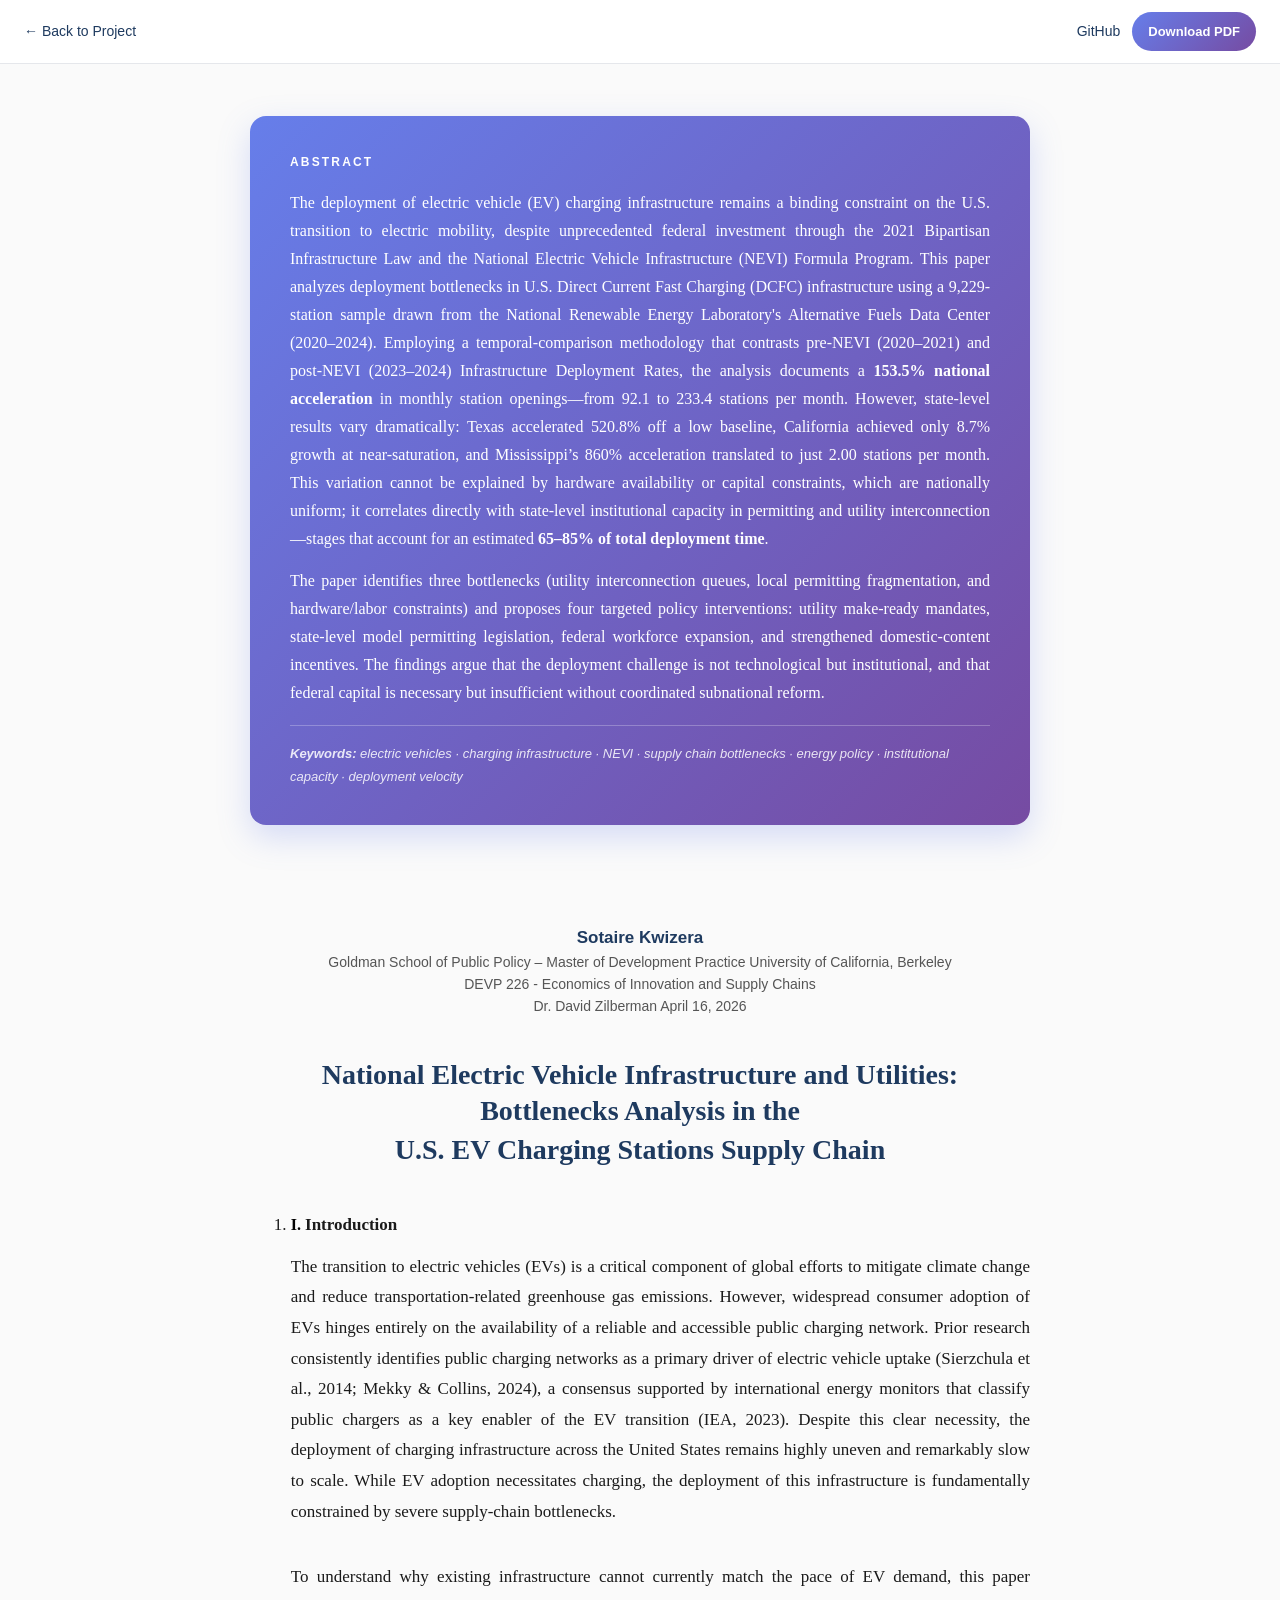
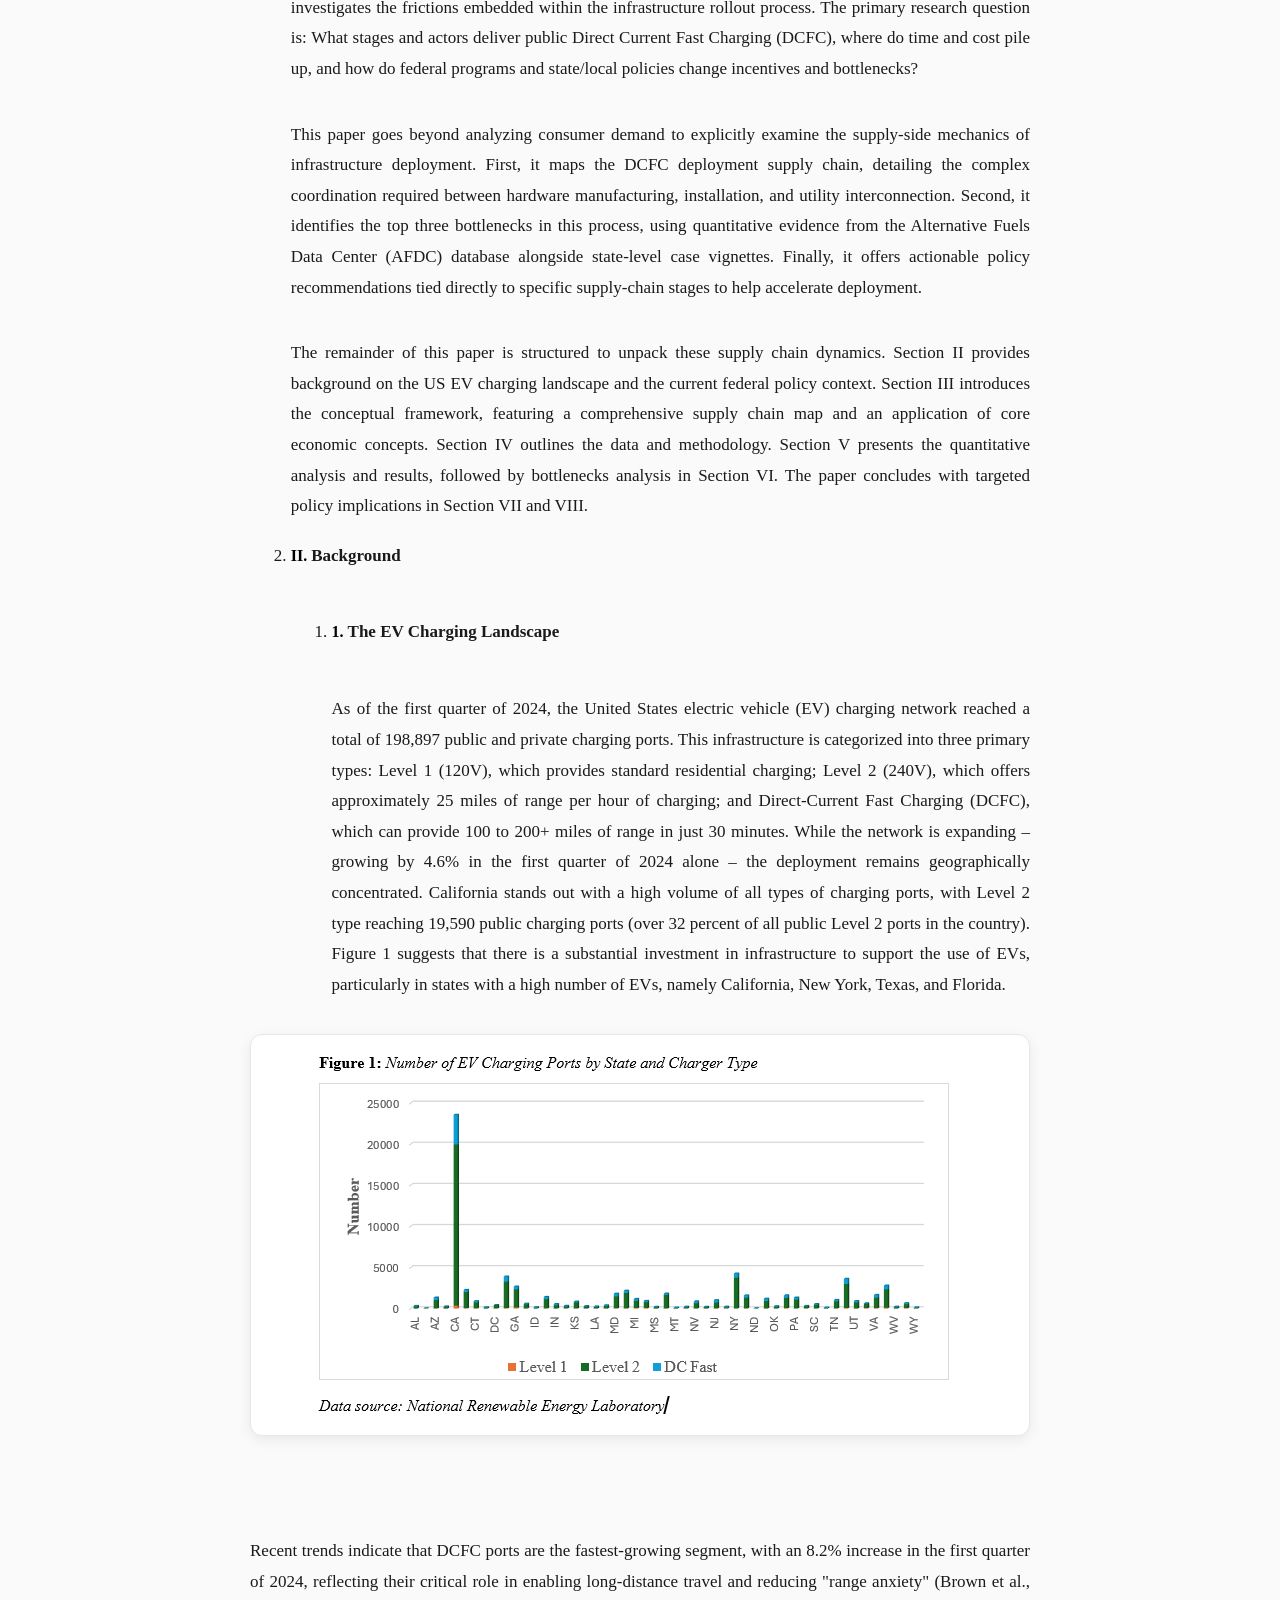
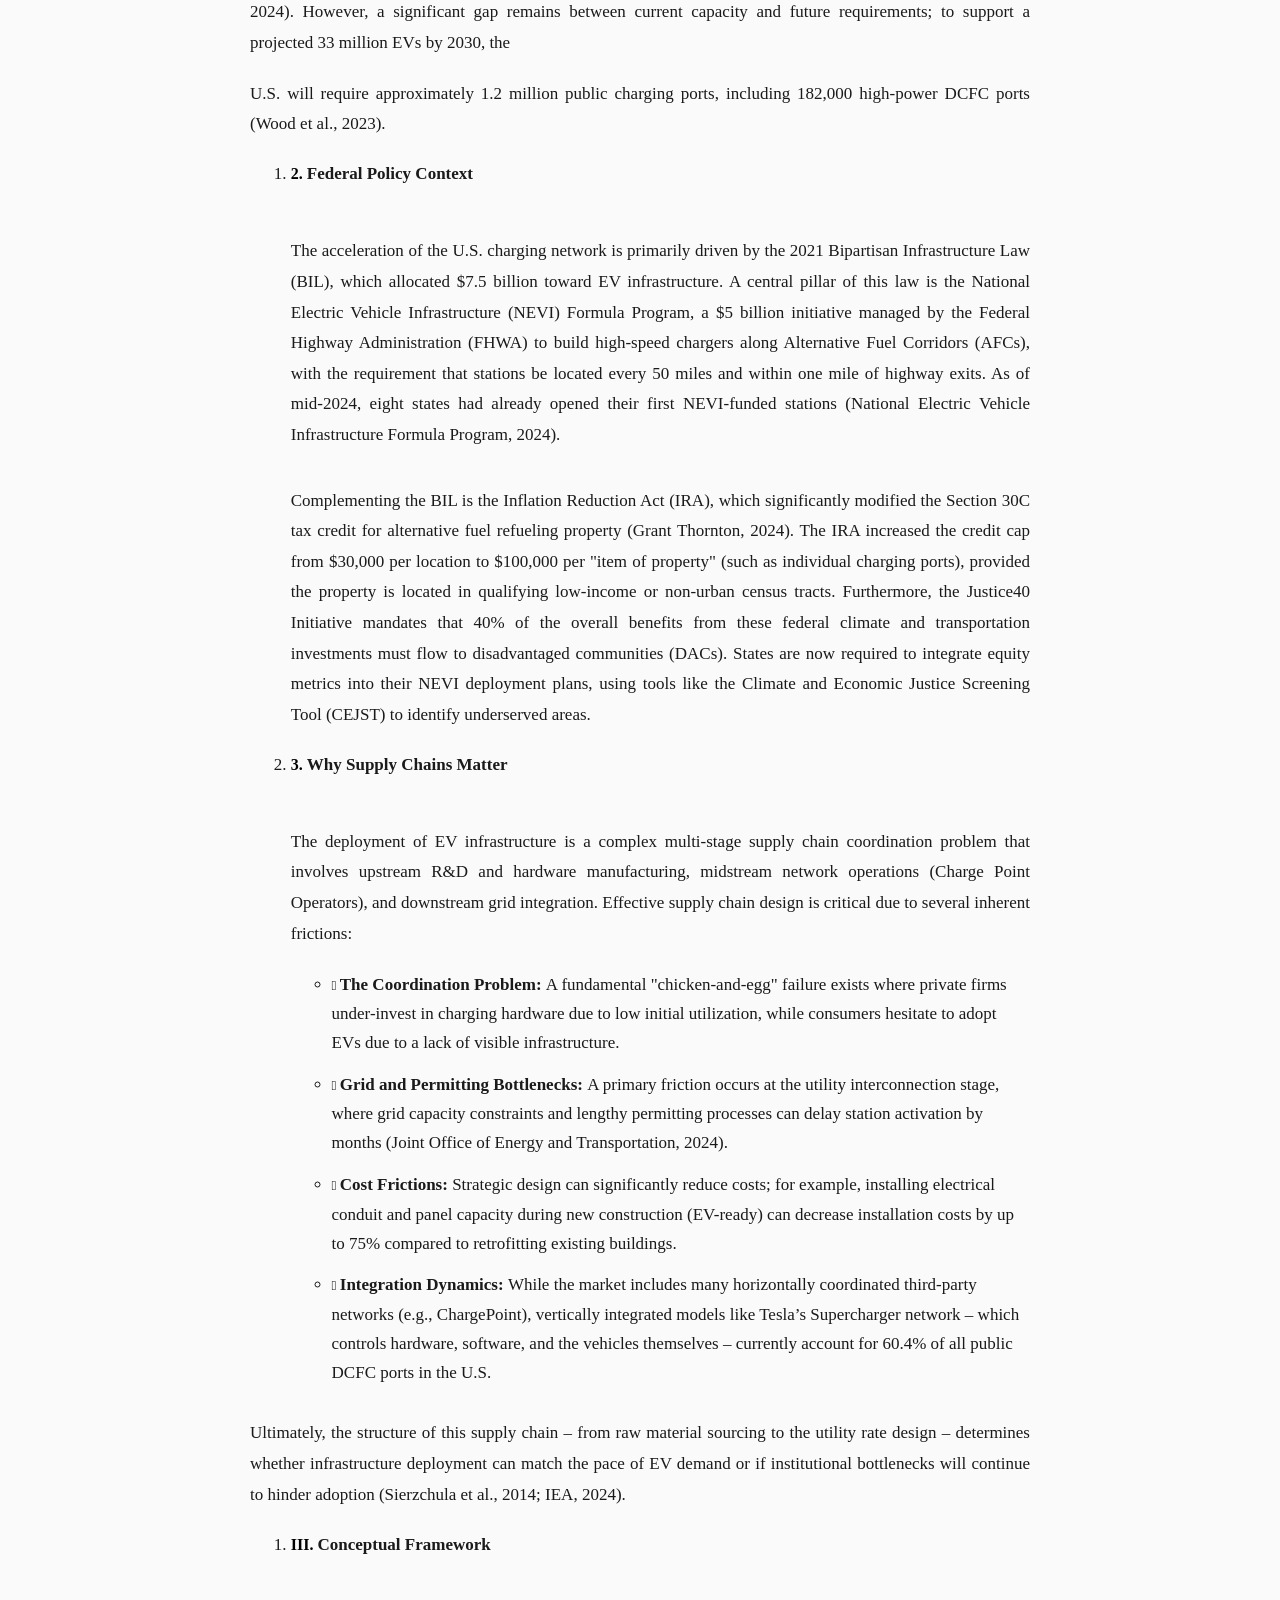
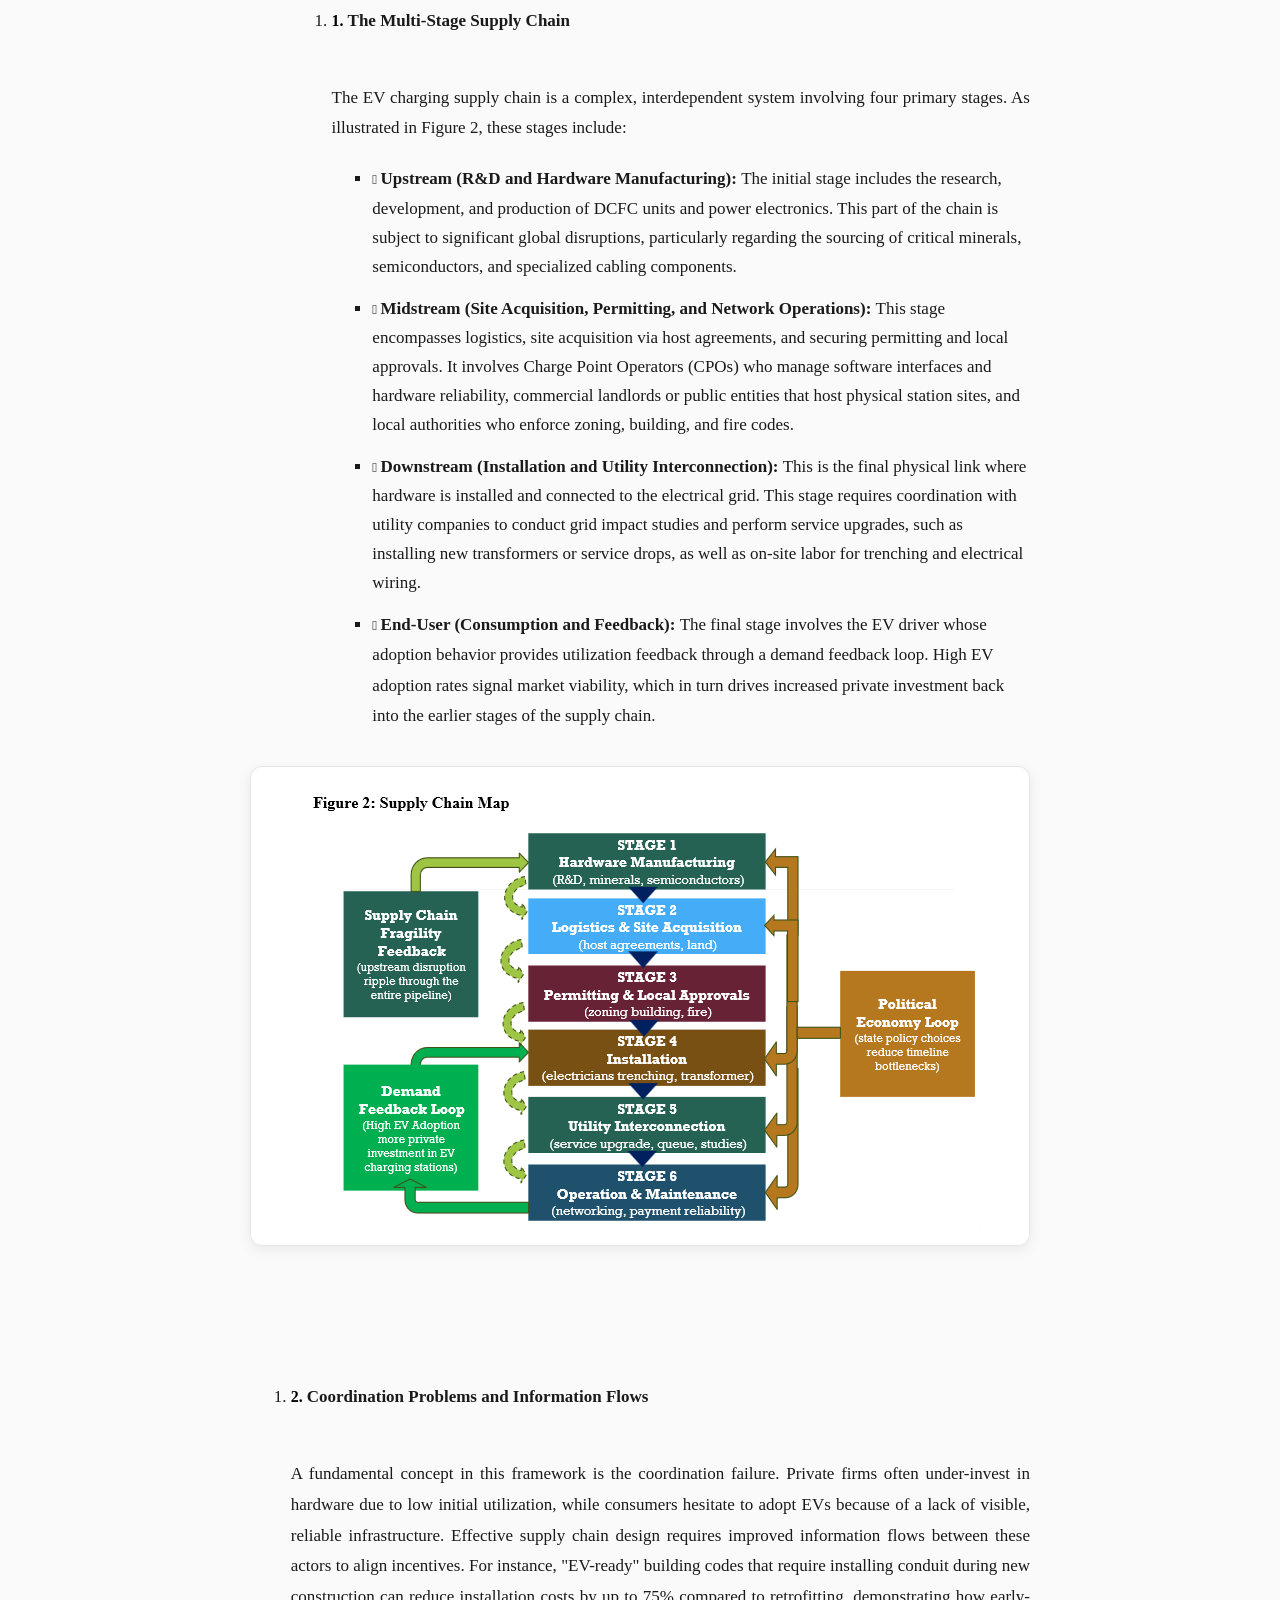
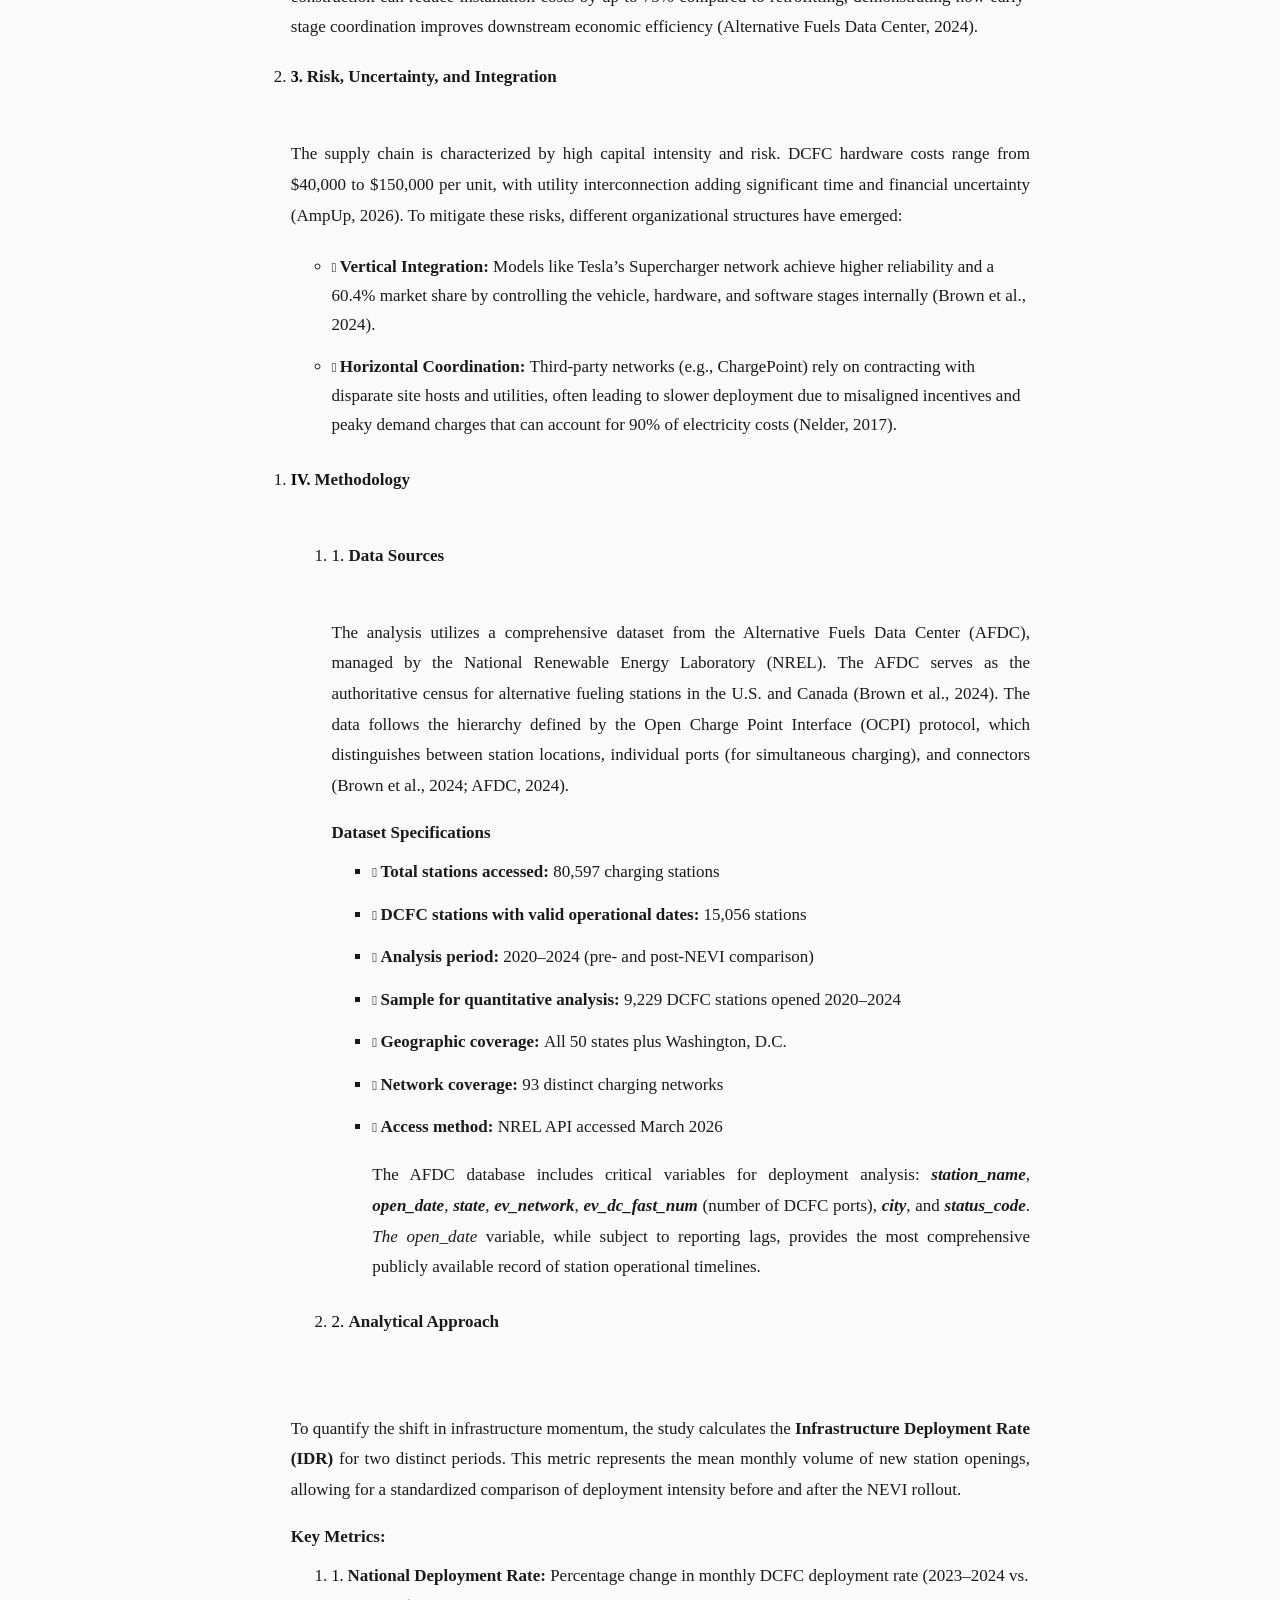
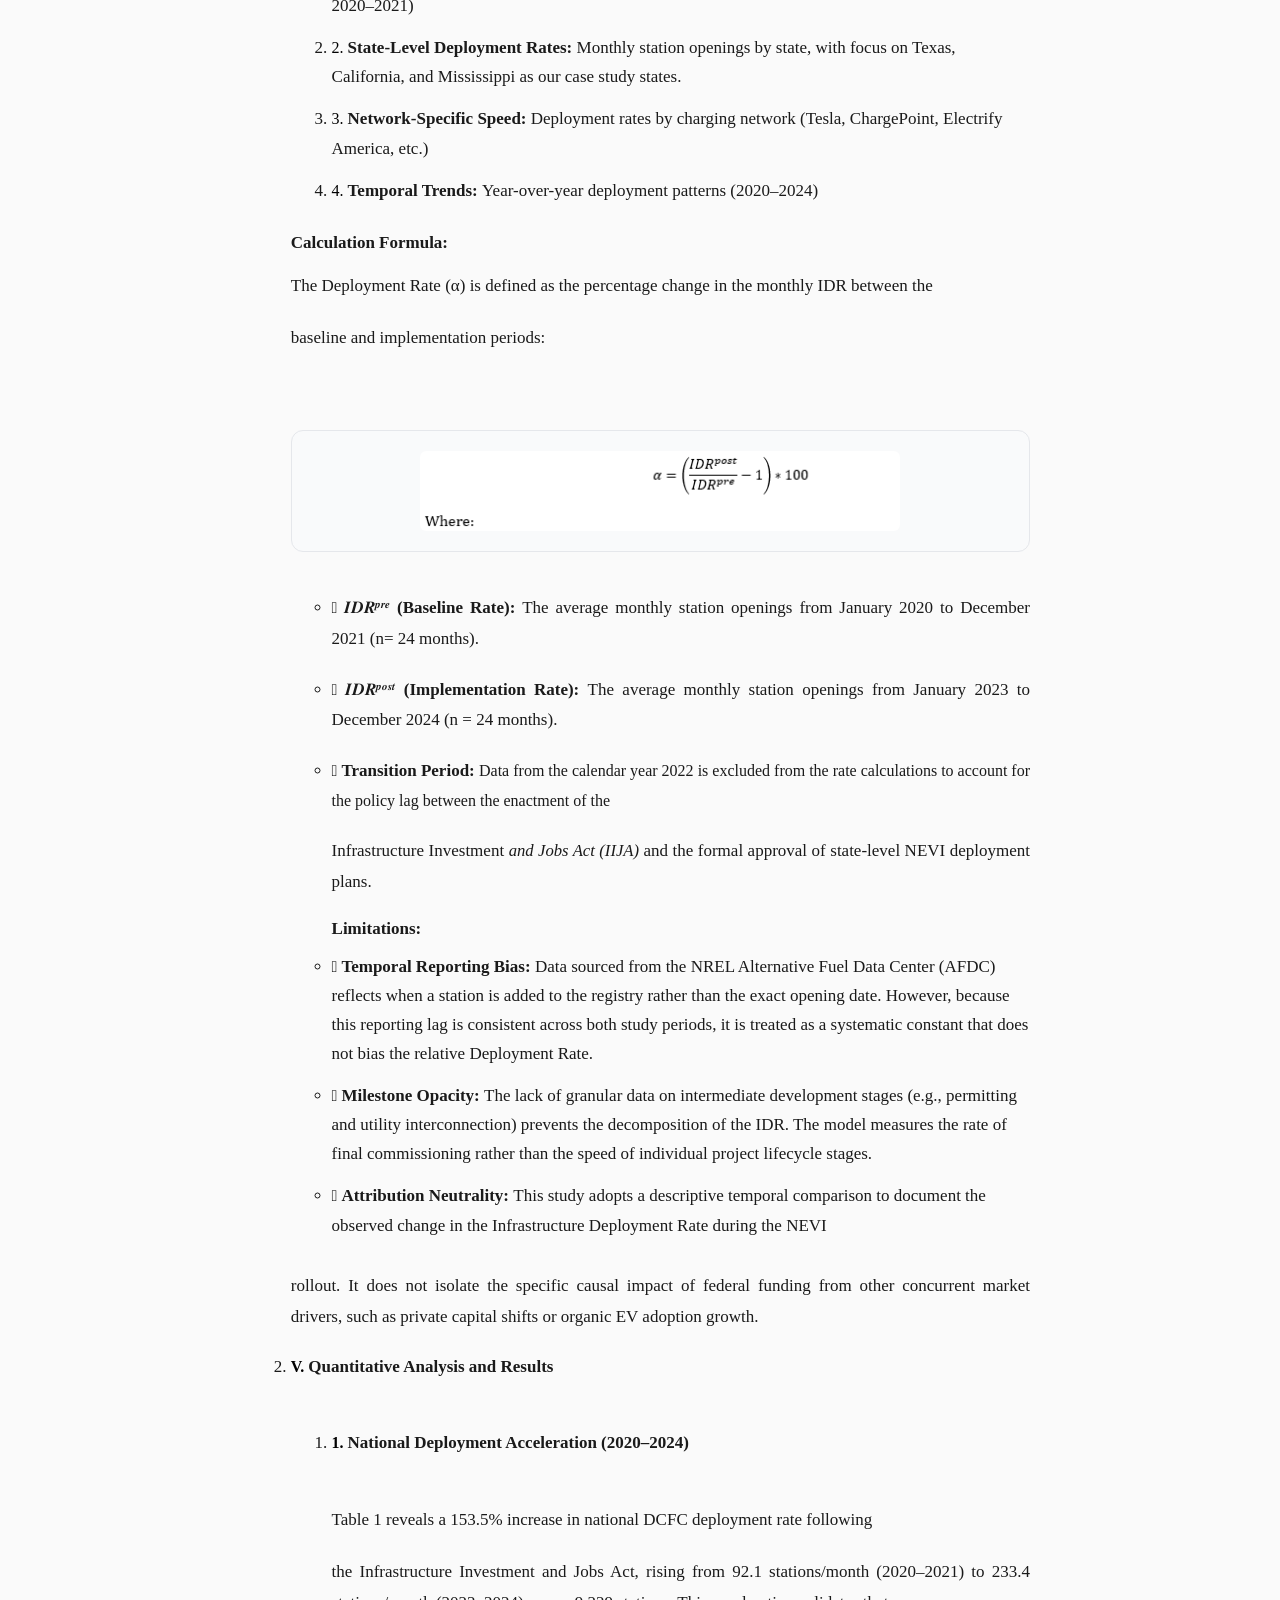
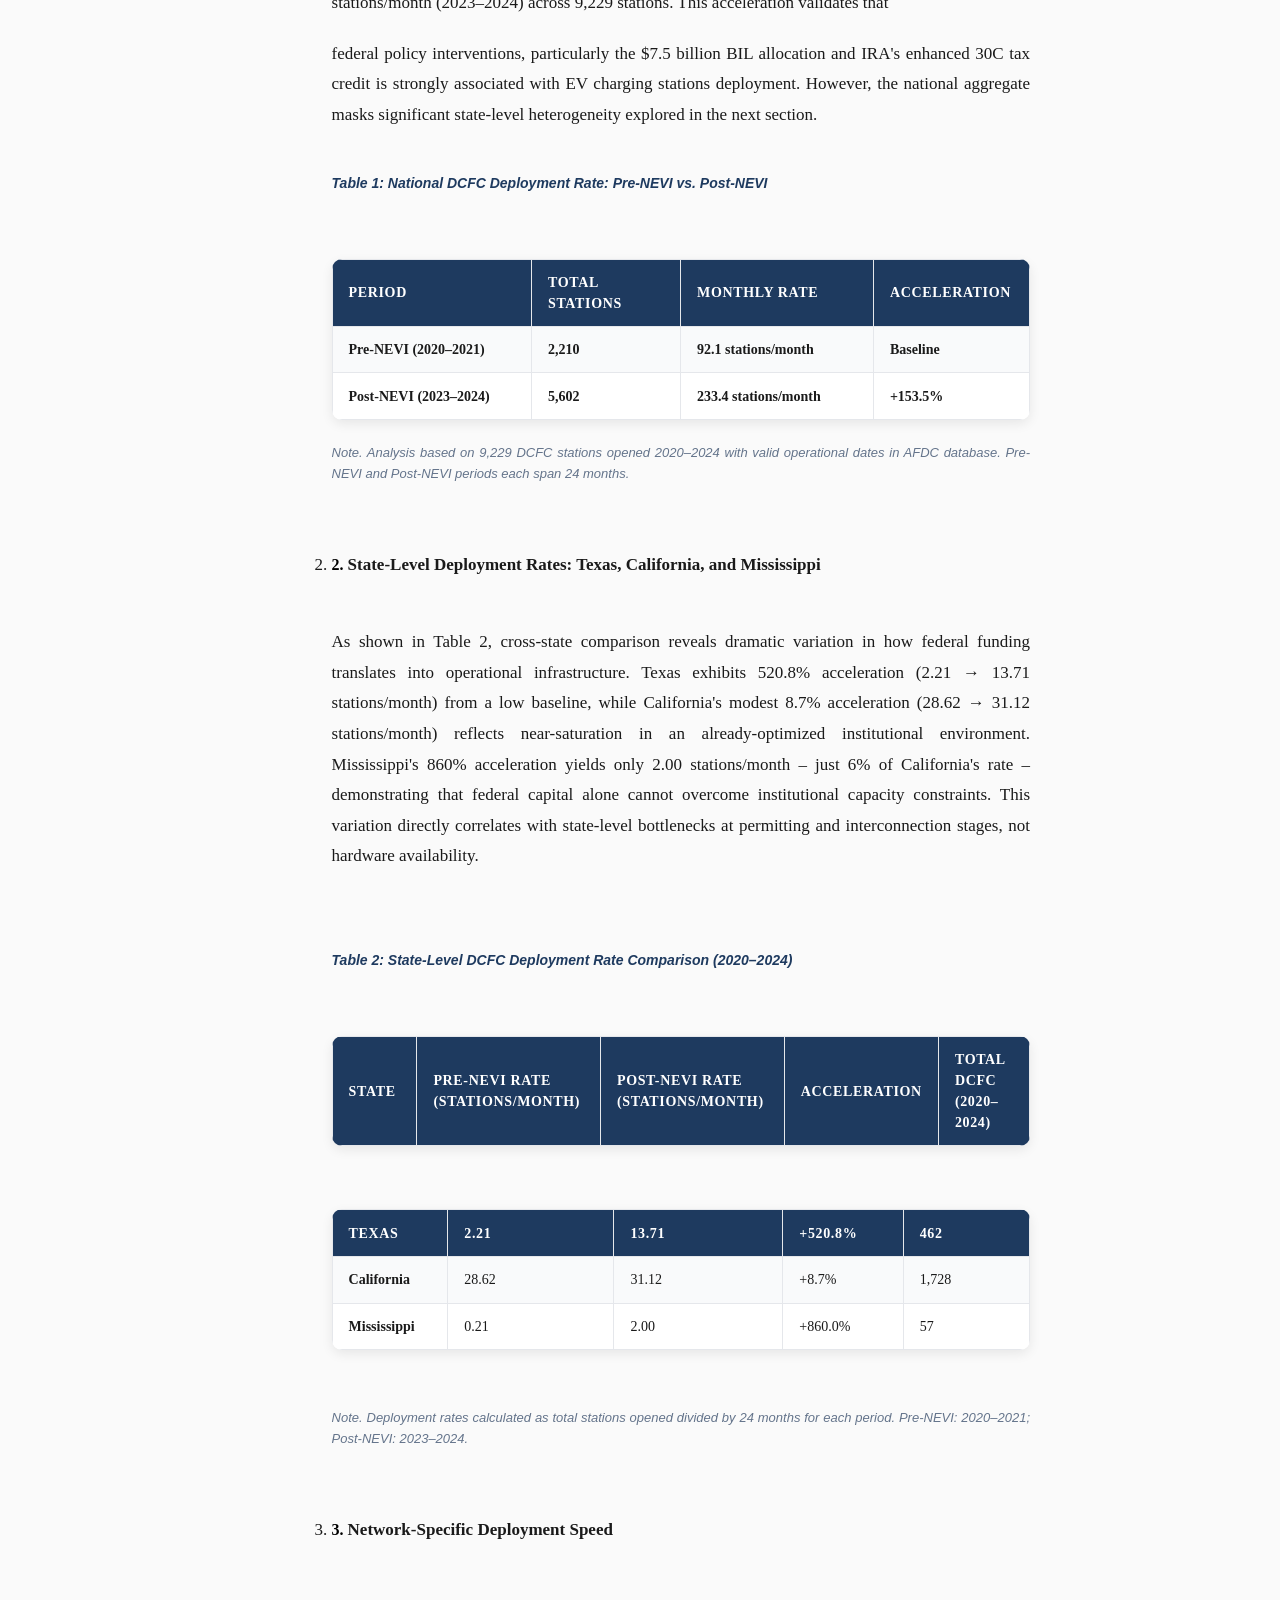
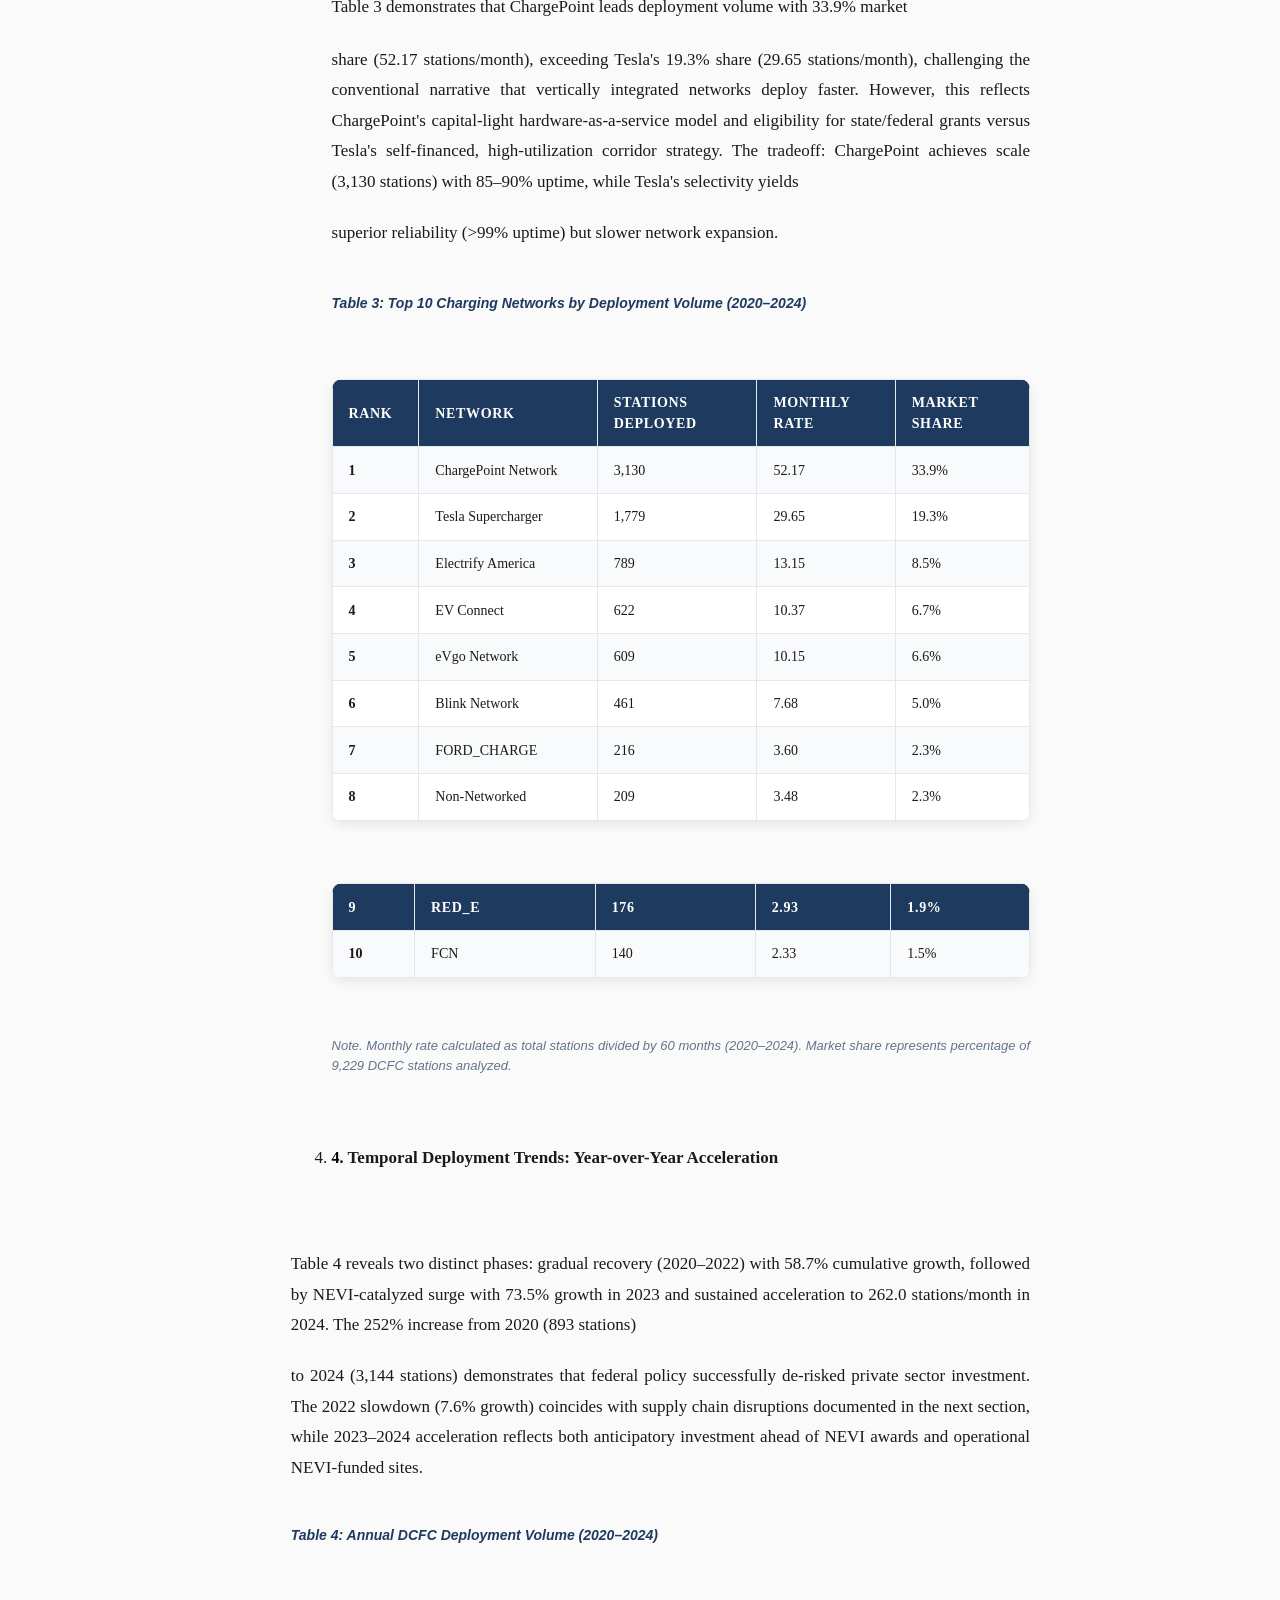
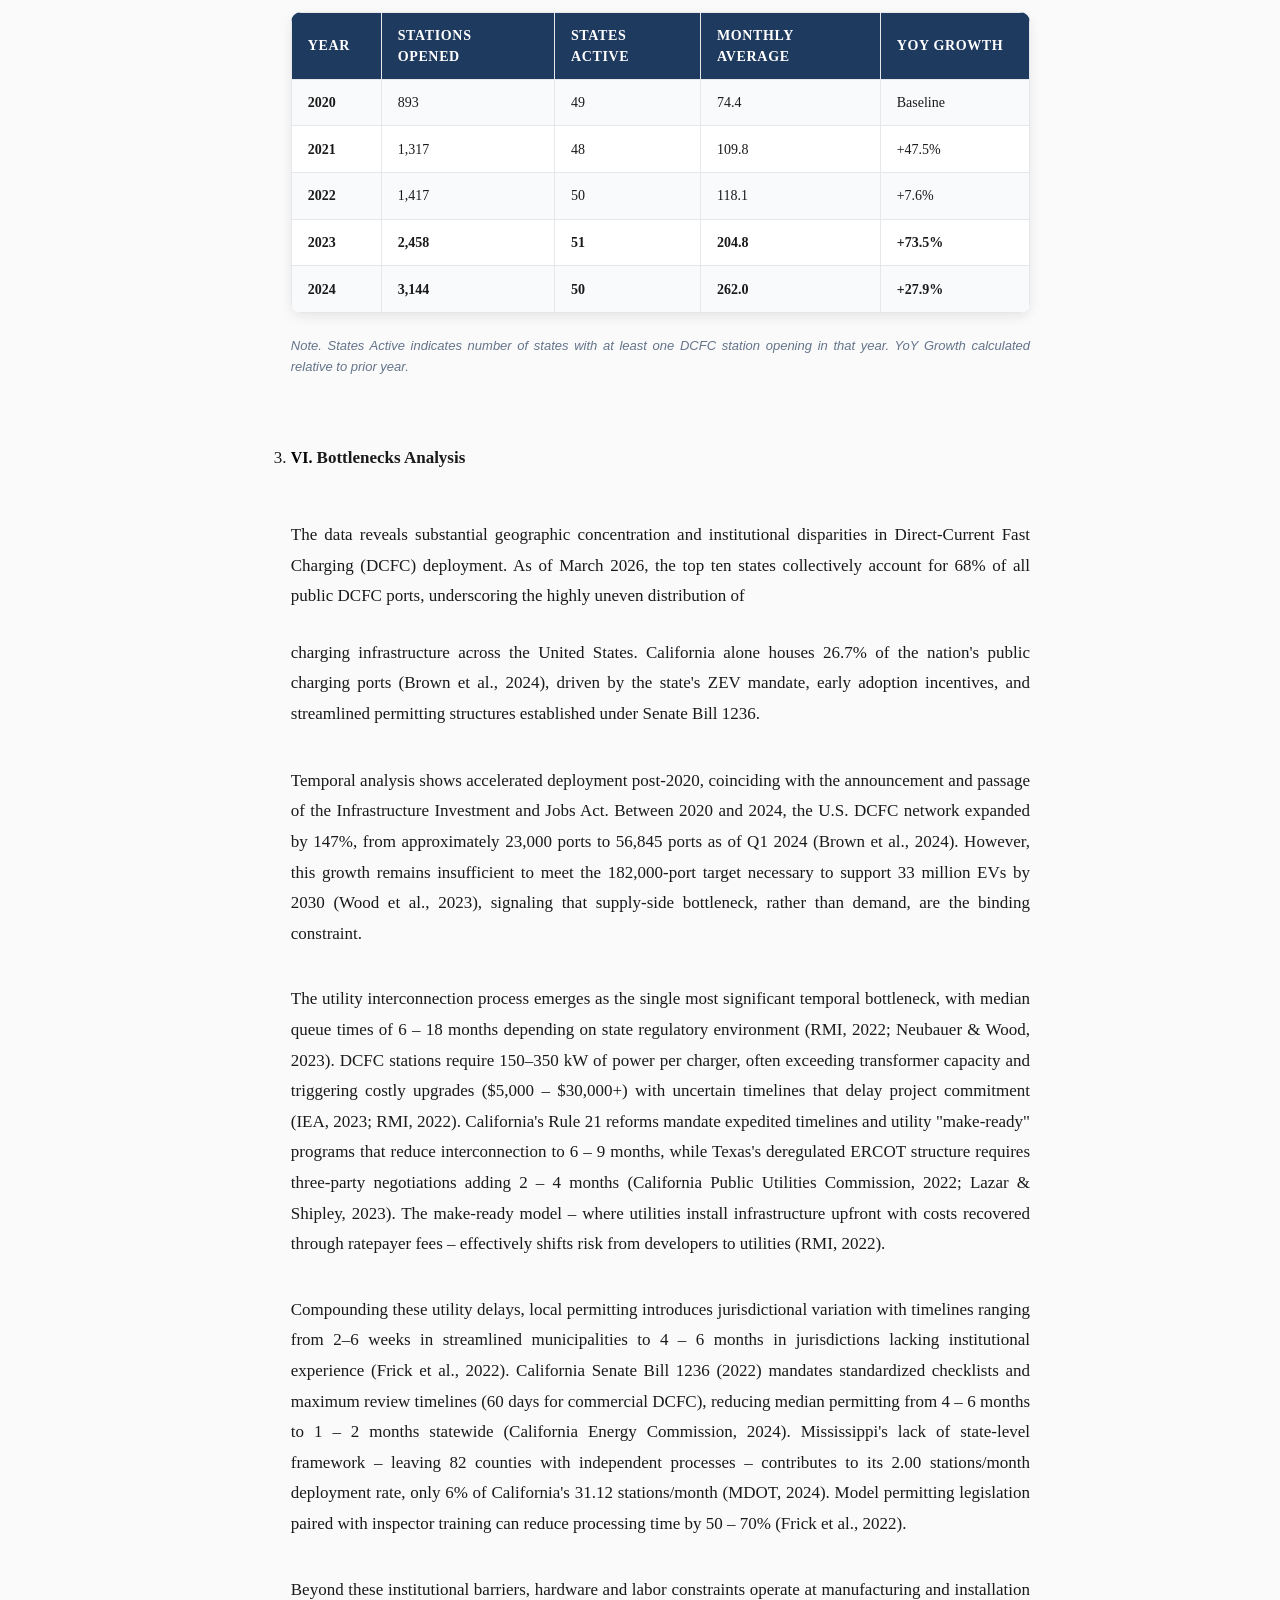
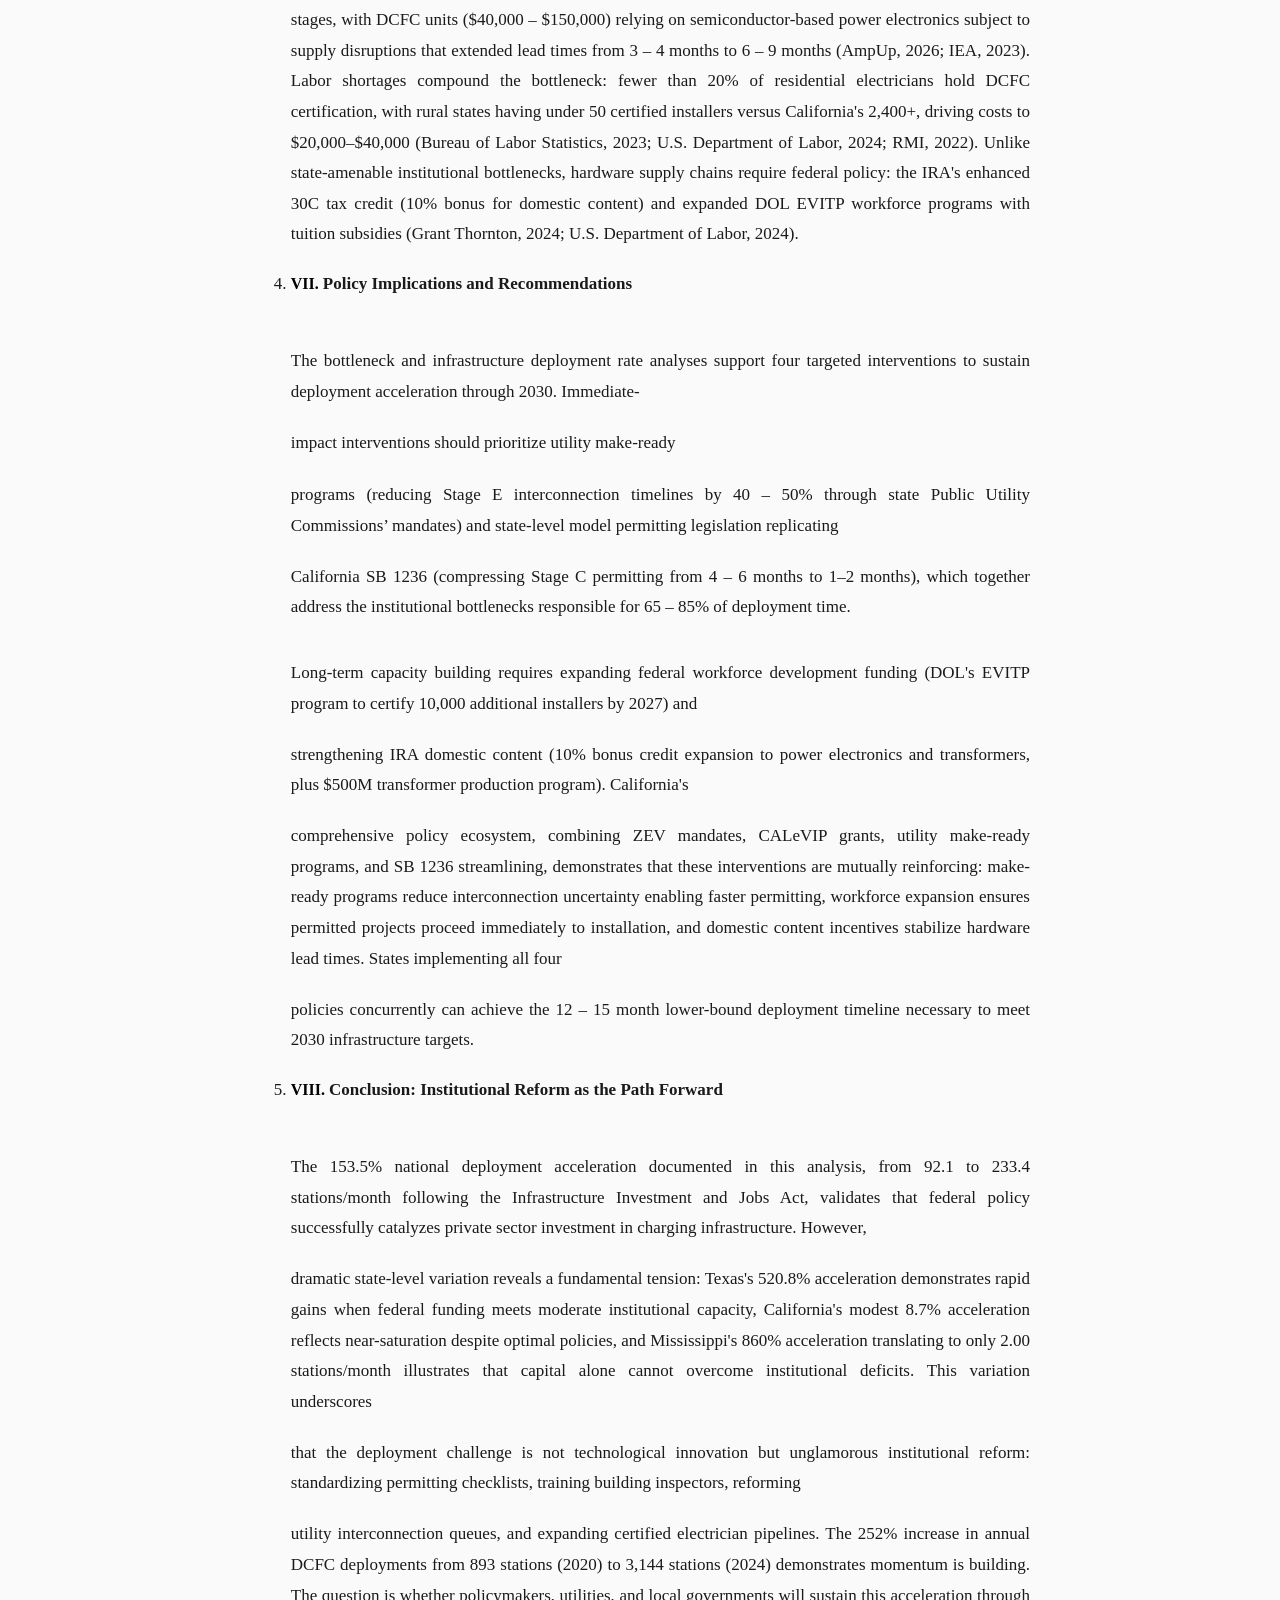
==== commit 789aad8d: "Embed paper figures (Figure 1, Figure 2, IDR formula) in HTML The Word-to-HTML export had stripped o" ====
--- a/docs/paper.html
+++ b/docs/paper.html
@@ -159,6 +159,50 @@
 /* Empty Word-export decorative textboxes (just colored blocks with spaces) */
 .textbox { display: none !important; }
 
+/* Hide all Word-export decorative h2 labels (white text on colored boxes); the
+   abstract block re-enables its own h2 below. */
+h2 { display: none !important; }
+.abstract-block h2 { display: block !important; }
+
+/* Hide the white-text helper classes used for labels inside hidden textboxes */
+.s6, .s7, .s8, .s9, .s10 { display: none !important; }
+
+/* === Embedded paper figures === */
+.paper-figure {
+    margin: 2em auto;
+    text-align: center;
+    background: white;
+    padding: 14px;
+    border-radius: 12px;
+    box-shadow: 0 4px 14px rgba(0,0,0,0.07);
+    border: 1px solid #e5e7eb;
+}
+.paper-figure img {
+    max-width: 100%;
+    height: auto;
+    display: block;
+    margin: 0 auto;
+    border-radius: 6px;
+}
+.paper-figure figcaption {
+    margin-top: 12px;
+    font-family: 'Inter', sans-serif;
+    font-size: 13px;
+    color: #64748b;
+    font-style: italic;
+    line-height: 1.5;
+}
+.paper-figure-formula {
+    background: #f9fafb;
+    border: 1px solid #e5e7eb;
+    padding: 20px 24px;
+    margin: 1.4em auto;
+    box-shadow: none;
+}
+.paper-figure-formula img {
+    max-width: 480px;
+}
+
 /* Tables — beautiful */
 table {
     width: 100% !important;
@@ -363,4 +407,4 @@
     .reader-nav .nav-actions a:not(.pdf-btn) { display: none; }
 }
 
-</style></head><body><nav class="reader-nav"><a href="index.html">&larr; Back to Project</a><div class="nav-actions"><a href="https://github.com/kwizeras/nevi-ev-charging" target="_blank" rel="noopener">GitHub</a><a href="DEVP_226_Final_Paper.pdf" download class="pdf-btn">Download PDF</a></div></nav><div class="abstract-block"><h2>Abstract</h2><p>The deployment of electric vehicle (EV) charging infrastructure remains a binding constraint on the U.S. transition to electric mobility, despite unprecedented federal investment through the 2021 Bipartisan Infrastructure Law and the National Electric Vehicle Infrastructure (NEVI) Formula Program. This paper analyzes deployment bottlenecks in U.S. Direct Current Fast Charging (DCFC) infrastructure using a 9,229-station sample drawn from the National Renewable Energy Laboratory's Alternative Fuels Data Center (2020&ndash;2024). Employing a temporal-comparison methodology that contrasts pre-NEVI (2020&ndash;2021) and post-NEVI (2023&ndash;2024) Infrastructure Deployment Rates, the analysis documents a <strong>153.5% national acceleration</strong> in monthly station openings&mdash;from 92.1 to 233.4 stations per month. However, state-level results vary dramatically: Texas accelerated 520.8% off a low baseline, California achieved only 8.7% growth at near-saturation, and Mississippi&rsquo;s 860% acceleration translated to just 2.00 stations per month. This variation cannot be explained by hardware availability or capital constraints, which are nationally uniform; it correlates directly with state-level institutional capacity in permitting and utility interconnection&mdash;stages that account for an estimated <strong>65&ndash;85% of total deployment time</strong>.</p><p>The paper identifies three bottlenecks (utility interconnection queues, local permitting fragmentation, and hardware/labor constraints) and proposes four targeted policy interventions: utility make-ready mandates, state-level model permitting legislation, federal workforce expansion, and strengthened domestic-content incentives. The findings argue that the deployment challenge is not technological but institutional, and that federal capital is necessary but insufficient without coordinated subnational reform.</p><div class="keywords"><strong>Keywords:</strong> electric vehicles &middot; charging infrastructure &middot; NEVI &middot; supply chain bottlenecks &middot; energy policy &middot; institutional capacity &middot; deployment velocity</div></div><p style="text-indent: 0pt;text-align: left;"><br/></p><h1 style="padding-left: 41pt;text-indent: 0pt;text-align: center;">Sotaire Kwizera</h1><h1 style="padding-left: 41pt;text-indent: 0pt;line-height: 20pt;text-align: center;">Goldman School of Public Policy – Master of Development Practice University of California, Berkeley</h1><h1 style="padding-left: 41pt;text-indent: 0pt;text-align: center;">DEVP 226 - Economics of Innovation and Supply Chains</h1><h1 style="padding-top: 6pt;padding-left: 173pt;text-indent: 0pt;text-align: center;">Dr. David Zilberman April 16, 2026</h1><h1 style="padding-top: 4pt;padding-left: 50pt;text-indent: 0pt;text-align: left;">National Electric Vehicle Infrastructure and Utilities: Bottlenecks Analysis in the</h1><h1 style="padding-left: 134pt;text-indent: 0pt;text-align: left;">U.S. EV Charging Stations Supply Chain</h1><ol id="l1"><li data-list-text="I."><h1 style="padding-top: 12pt;padding-left: 243pt;text-indent: -25pt;text-align: left;">Introduction</h1><p style="padding-top: 12pt;padding-left: 6pt;text-indent: 0pt;line-height: 108%;text-align: left;">The transition to electric vehicles (EVs) is a critical component of global efforts to mitigate climate change and reduce transportation-related greenhouse gas emissions. However, widespread consumer adoption of EVs hinges entirely on the availability of a reliable and accessible public charging network. Prior research consistently identifies public charging networks as a primary driver of electric vehicle uptake (Sierzchula et al., 2014; Mekky &amp; Collins, 2024), a consensus supported by international energy monitors that classify public chargers as a key enabler of the EV transition (IEA, 2023). Despite this clear necessity, the deployment of charging infrastructure across the United States remains highly uneven and remarkably slow to scale. While EV adoption necessitates charging, the deployment of this infrastructure is fundamentally constrained by severe supply-chain bottlenecks.</p><p style="padding-top: 11pt;padding-left: 6pt;text-indent: 0pt;line-height: 108%;text-align: left;">To understand why existing infrastructure cannot currently match the pace of EV demand, this paper investigates the frictions embedded within the infrastructure rollout process. The primary research question is: What stages and actors deliver public Direct Current Fast Charging (DCFC), where do time and cost pile up, and how do federal programs and state/local policies change incentives and bottlenecks?</p><p style="padding-top: 11pt;padding-left: 6pt;text-indent: 0pt;line-height: 108%;text-align: left;">This paper goes beyond analyzing consumer demand to explicitly examine the supply-side mechanics of infrastructure deployment. First, it maps the DCFC deployment supply chain, detailing the complex coordination required between hardware manufacturing, installation, and utility interconnection. Second, it identifies the top three bottlenecks in this process, using quantitative evidence from the Alternative Fuels Data Center (AFDC) database alongside state-level case vignettes. Finally, it offers actionable policy recommendations tied directly to specific supply-chain stages to help accelerate deployment.</p><p style="padding-top: 11pt;padding-left: 6pt;text-indent: 0pt;line-height: 108%;text-align: left;">The remainder of this paper is structured to unpack these supply chain dynamics. Section II provides background on the US EV charging landscape and the current federal policy context. Section III introduces the conceptual framework, featuring a comprehensive supply chain map and an application of core economic concepts. Section IV outlines the data and methodology. Section V presents the quantitative analysis and results, followed by bottlenecks analysis in Section VI. The paper concludes with targeted policy implications in Section VII and VIII.</p></li><li data-list-text="II."><h1 style="padding-top: 4pt;padding-left: 244pt;text-indent: -30pt;text-align: left;">Background</h1><p style="text-indent: 0pt;text-align: left;"><br/></p><ol id="l2"><li data-list-text="1."><h1 style="padding-left: 42pt;text-indent: -18pt;text-align: left;">The EV Charging Landscape</h1><p style="text-indent: 0pt;text-align: left;"><br/></p><p style="padding-left: 6pt;text-indent: 0pt;line-height: 108%;text-align: left;">As of the first quarter of 2024, the United States electric vehicle (EV) charging network reached a total of 198,897 public and private charging ports. This infrastructure is categorized into three primary types: Level 1 (120V), which provides standard residential charging; Level 2 (240V), which offers approximately 25 miles of range per hour of charging; and Direct-Current Fast Charging (DCFC), which can provide 100 to 200+ miles of range in just 30 minutes. While the network is expanding – growing by 4.6% in the first quarter of 2024 alone – the deployment remains geographically concentrated. California stands out with a high volume of all types of charging ports, with Level 2 type reaching 19,590 public charging ports (over 32 percent of all public Level 2 ports in the country). Figure 1 suggests that there is a substantial investment in infrastructure to support the use of EVs, particularly in states with a high number of EVs, namely California, New York, Texas, and Florida.</p><p style="text-indent: 0pt;text-align: left;"><span/></p><p style="text-indent: 0pt;text-align: left;"><span/></p><p style="text-indent: 0pt;text-align: left;"><span/></p><p style="text-indent: 0pt;text-align: left;"><span/></p><div class="textbox" style="border:0.8pt solid #D9D9D9;display:block;min-height:222.0pt;width:471.8pt;"><p class="s1" style="padding-top: 10pt;text-indent: 0pt;text-align: right;">25000</p><p style="padding-top: 8pt;text-indent: 0pt;text-align: left;"><br/></p><p class="s1" style="text-indent: 0pt;text-align: right;">20000</p><p style="padding-top: 8pt;text-indent: 0pt;text-align: left;"><br/></p><p class="s1" style="text-indent: 0pt;text-align: right;">15000</p><p style="padding-top: 8pt;text-indent: 0pt;text-align: left;"><br/></p><p class="s1" style="text-indent: 0pt;text-align: right;">10000</p><p style="padding-top: 8pt;text-indent: 0pt;text-align: left;"><br/></p><p class="s1" style="text-indent: 0pt;text-align: right;">5000</p><p style="padding-top: 8pt;text-indent: 0pt;text-align: left;"><br/></p><p class="s1" style="text-indent: 0pt;text-align: right;">0</p><p style="text-indent: 0pt;text-align: left;"><br/></p><p class="s2" style="text-indent: 0pt;text-align: center;">Level 1  Level 2  DC Fast</p></div></li></ol></li></ol><p style="text-indent: 0pt;text-align: left;"/><p class="s3" style="padding-left: 1pt;text-indent: 0pt;text-align: left;">Number</p><p style="text-indent: 0pt;text-align: left;"/><h1 style="padding-top: 11pt;padding-left: 6pt;text-indent: 0pt;text-align: left;">Figure 1: <i>Number of EV Charging Ports by State and Charger Type</i></h1><p style="text-indent: 0pt;text-align: left;"><br/></p><p class="s5" style="padding-left: 1pt;text-indent: 3pt;line-height: 136%;text-align: justify;">AL AZ CA CT DC GA ID IN KS LA MD MI MS MT NV NJ NY ND OK PA SC TN UT VA WV</p><p class="s5" style="padding-left: 1pt;text-indent: 0pt;text-align: left;">WY</p><p style="text-indent: 0pt;text-align: left;"/><p class="s4" style="padding-left: 6pt;text-indent: 0pt;text-align: left;">Data source: National Renewable Energy Laboratory</p><p style="padding-top: 11pt;text-indent: 0pt;text-align: left;"><br/></p><p style="padding-left: 6pt;text-indent: 0pt;line-height: 108%;text-align: left;">Recent trends indicate that DCFC ports are the fastest-growing segment, with an 8.2% increase in the first quarter of 2024, reflecting their critical role in enabling long-distance travel and reducing &quot;range anxiety&quot; (Brown et al., 2024). However, a significant gap remains between current capacity and future requirements; to support a projected 33 million EVs by 2030, the</p><p style="padding-left: 6pt;text-indent: 0pt;line-height: 108%;text-align: left;">U.S. will require approximately 1.2 million public charging ports, including 182,000 high-power DCFC ports (Wood et al., 2023).</p><ol id="l3"><li data-list-text="2."><h1 style="padding-top: 4pt;padding-left: 42pt;text-indent: -18pt;text-align: left;">Federal Policy Context</h1><p style="text-indent: 0pt;text-align: left;"><br/></p><p style="padding-left: 6pt;text-indent: 0pt;line-height: 108%;text-align: left;">The acceleration of the U.S. charging network is primarily driven by the 2021 Bipartisan Infrastructure Law (BIL), which allocated $7.5 billion toward EV infrastructure. A central pillar of this law is the National Electric Vehicle Infrastructure (NEVI) Formula Program, a $5 billion initiative managed by the Federal Highway Administration (FHWA) to build high-speed chargers along Alternative Fuel Corridors (AFCs), with the requirement that stations be located every 50 miles and within one mile of highway exits. As of mid-2024, eight states had already opened their first NEVI-funded stations (National Electric Vehicle Infrastructure Formula Program, 2024).</p><p style="padding-top: 11pt;padding-left: 6pt;text-indent: 0pt;line-height: 108%;text-align: left;">Complementing the BIL is the Inflation Reduction Act (IRA), which significantly modified the Section 30C tax credit for alternative fuel refueling property (Grant Thornton, 2024). The IRA increased the credit cap from $30,000 per location to $100,000 per &quot;item of property&quot; (such as individual charging ports), provided the property is located in qualifying low-income or non-urban census tracts. Furthermore, the Justice40 Initiative mandates that 40% of the overall benefits from these federal climate and transportation investments must flow to disadvantaged communities (DACs). States are now required to integrate equity metrics into their NEVI deployment plans, using tools like the Climate and Economic Justice Screening Tool (CEJST) to identify underserved areas.</p></li><li data-list-text="3."><h1 style="padding-top: 11pt;padding-left: 42pt;text-indent: -18pt;text-align: left;">Why Supply Chains Matter</h1><p style="text-indent: 0pt;text-align: left;"><br/></p><p style="padding-left: 6pt;text-indent: 0pt;line-height: 108%;text-align: left;">The deployment of EV infrastructure is a complex multi-stage supply chain coordination problem that involves upstream R&amp;D and hardware manufacturing, midstream network operations (Charge Point Operators), and downstream grid integration. Effective supply chain design is critical due to several inherent frictions:</p><ul id="l4"><li data-list-text=""><h1 style="padding-top: 11pt;padding-left: 42pt;text-indent: -18pt;line-height: 108%;text-align: left;">The Coordination Problem: <span class="p">A fundamental &quot;chicken-and-egg&quot; failure exists where private firms under-invest in charging hardware due to low initial utilization, while consumers hesitate to adopt EVs due to a lack of visible infrastructure.</span></h1></li><li data-list-text=""><h1 style="padding-top: 12pt;padding-left: 42pt;text-indent: -18pt;line-height: 108%;text-align: left;">Grid and Permitting Bottlenecks: <span class="p">A primary friction occurs at the utility interconnection stage, where grid capacity constraints and lengthy permitting processes can delay station activation by months (Joint Office of Energy and Transportation, 2024).</span></h1></li><li data-list-text=""><h1 style="padding-top: 11pt;padding-left: 42pt;text-indent: -18pt;line-height: 108%;text-align: justify;">Cost Frictions: <span class="p">Strategic design can significantly reduce costs; for example, installing electrical conduit and panel capacity during new construction (EV-ready) can decrease installation costs by up to 75% compared to retrofitting existing buildings.</span></h1></li><li data-list-text=""><h1 style="padding-top: 12pt;padding-left: 42pt;text-indent: -18pt;line-height: 108%;text-align: left;">Integration Dynamics: <span class="p">While the market includes many horizontally coordinated third-party networks (e.g., ChargePoint), vertically integrated models like Tesla’s Supercharger network – which controls hardware, software, and the vehicles themselves – currently account for 60.4% of all public DCFC ports in the U.S.</span></h1></li></ul></li></ol><p style="padding-top: 4pt;padding-left: 6pt;text-indent: 0pt;line-height: 108%;text-align: left;">Ultimately, the structure of this supply chain – from raw material sourcing to the utility rate design – determines whether infrastructure deployment can match the pace of EV demand or if institutional bottlenecks will continue to hinder adoption (Sierzchula et al., 2014; IEA, 2024).</p><ol id="l5"><li data-list-text="III."><h1 style="padding-top: 12pt;padding-left: 214pt;text-indent: -34pt;text-align: left;">Conceptual Framework</h1><p style="text-indent: 0pt;text-align: left;"><br/></p><ol id="l6"><li data-list-text="1."><h1 style="padding-left: 42pt;text-indent: -18pt;text-align: left;">The Multi-Stage Supply Chain</h1><p style="text-indent: 0pt;text-align: left;"><br/></p><p style="padding-left: 6pt;text-indent: 0pt;line-height: 108%;text-align: left;">The EV charging supply chain is a complex, interdependent system involving four primary stages. As illustrated in Figure 2, these stages include:</p><ul id="l7"><li data-list-text=""><h1 style="padding-top: 12pt;padding-left: 42pt;text-indent: -18pt;line-height: 108%;text-align: left;">Upstream (R&amp;D and Hardware Manufacturing): <span class="p">The initial stage includes the research, development, and production of DCFC units and power electronics. This part of the chain is subject to significant global disruptions, particularly regarding the sourcing of critical minerals, semiconductors, and specialized cabling components.</span></h1></li><li data-list-text=""><h1 style="padding-top: 11pt;padding-left: 42pt;text-indent: -18pt;line-height: 108%;text-align: left;">Midstream (Site Acquisition, Permitting, and Network Operations): <span class="p">This stage encompasses logistics, site acquisition via host agreements, and securing permitting and local approvals. It involves Charge Point Operators (CPOs) who manage software interfaces and hardware reliability, commercial landlords or public entities that host physical station sites, and local authorities who enforce zoning, building, and fire codes.</span></h1></li><li data-list-text=""><h1 style="padding-top: 11pt;padding-left: 42pt;text-indent: -18pt;line-height: 108%;text-align: left;">Downstream (Installation and Utility Interconnection): <span class="p">This is the final physical link where hardware is installed and connected to the electrical grid. This stage requires coordination with utility companies to conduct grid impact studies and perform service upgrades, such as installing new transformers or service drops, as well as on-site labor for trenching and electrical wiring.</span></h1></li><li data-list-text=""><h1 style="padding-top: 11pt;padding-left: 42pt;text-indent: -18pt;line-height: 108%;text-align: left;">End-User (Consumption and Feedback): <span class="p">The final stage involves the EV driver whose adoption behavior provides utilization feedback through a demand feedback loop. High EV adoption rates signal market viability, which in turn drives increased private investment back into the earlier stages of the supply chain.</span></h1><p style="text-indent: 0pt;text-align: left;"><span/></p><p style="text-indent: 0pt;text-align: left;"><span/></p><h2 style="text-indent: 0pt;line-height: 13pt;text-align: center;">       </h2><h2 style="text-indent: 0pt;text-align: center;">                            </h2><p class="s6" style="text-indent: 0pt;text-align: center;">                       </p><p style="text-indent: 0pt;text-align: left;"/><h2 style="text-indent: 0pt;line-height: 13pt;text-align: center;">      </h2><h2 style="text-indent: 0pt;text-align: center;">             </h2><p class="s7" style="text-indent: 0pt;text-align: center;">                 </p><p class="s7" style="text-indent: 0pt;text-align: center;">            </p><p class="s7" style="text-indent: 0pt;text-align: center;">                </p><p class="s7" style="text-indent: 0pt;line-height: 11pt;text-align: center;">                  </p><p style="text-indent: 0pt;text-align: left;"/><div class="textbox" style="background:#B5781F;display:block;min-height:94.5pt;width:101.0pt;"><p style="padding-top: 5pt;text-indent: 0pt;text-align: left;"><br/></p><p class="s8" style="text-indent: 0pt;text-align: center;">         </p><p class="s8" style="text-indent: 0pt;text-align: center;">            </p><p class="s9" style="text-indent: 0pt;text-align: center;">                     </p><p class="s9" style="text-indent: 0pt;text-align: center;">               </p><p class="s9" style="text-indent: 0pt;text-align: center;">            </p></div></li></ul></li></ol></li></ol><p style="text-indent: 0pt;text-align: left;"/><div class="textbox" style="background:#246152;display:block;min-height:94.5pt;width:101.0pt;"><p class="s8" style="padding-top: 11pt;text-indent: 0pt;text-align: center;">            </p><p class="s8" style="text-indent: 0pt;text-align: center;">         </p><p class="s8" style="padding-left: 1pt;text-indent: 0pt;text-align: center;">        </p><p class="s9" style="text-indent: 0pt;text-align: center;">                    </p><p class="s9" style="text-indent: 0pt;text-align: center;">                  </p><p class="s9" style="text-indent: 0pt;text-align: center;">                </p></div><p style="text-indent: 0pt;text-align: left;"/><div class="textbox" style="background:#246152;display:block;min-height:42.1pt;width:177.9pt;"><p class="s8" style="padding-top: 1pt;text-indent: 0pt;text-align: center;">       </p><p class="s8" style="text-indent: 0pt;text-align: center;">                      </p><p class="s10" style="padding-left: 2pt;text-indent: 0pt;text-align: center;">                               </p></div><p style="text-indent: 0pt;text-align: left;"/><div class="textbox" style="background:#1F506C;display:block;min-height:42.1pt;width:177.9pt;"><p class="s8" style="padding-top: 2pt;text-indent: 0pt;text-align: center;">       </p><p class="s8" style="text-indent: 0pt;text-align: center;">                       </p><p class="s10" style="padding-left: 2pt;text-indent: 0pt;text-align: center;">                                 </p></div><p style="text-indent: 0pt;text-align: left;"/><div class="textbox" style="background:#246152;display:block;min-height:42.1pt;width:177.9pt;"><p class="s8" style="padding-top: 2pt;text-indent: 0pt;text-align: center;">       </p><p class="s8" style="text-indent: 0pt;text-align: center;">                       </p><p class="s10" style="padding-left: 2pt;text-indent: 0pt;text-align: center;">                                 </p></div><p style="text-indent: 0pt;text-align: left;"/><h2 style="padding-top: 1pt;text-indent: 0pt;text-align: center;">       </h2><h2 style="text-indent: 0pt;text-align: center;">            </h2><p class="s6" style="padding-left: 1pt;text-indent: 0pt;text-align: center;">                                     </p><p style="text-indent: 0pt;text-align: left;"/><div class="textbox" style="background:#682136;display:block;min-height:42.1pt;width:177.9pt;"><p class="s8" style="padding-top: 1pt;text-indent: 0pt;text-align: center;">       </p><p class="s8" style="text-indent: 0pt;text-align: center;">                            </p><p class="s10" style="padding-left: 1pt;text-indent: 0pt;text-align: center;">                       </p></div><p style="text-indent: 0pt;text-align: left;"/><h1 style="padding-top: 4pt;padding-left: 6pt;text-indent: 0pt;text-align: left;">Figure 2: Supply Chain Map</h1><p style="padding-top: 1pt;text-indent: 0pt;text-align: left;"><br/></p><p class="s11" style="padding-left: 29pt;text-indent: 0pt;text-align: left;">	<span/></p><p style="text-indent: 0pt;text-align: left;"><br/></p><ol id="l8"><li data-list-text="2."><h1 style="padding-left: 42pt;text-indent: -18pt;text-align: left;">Coordination Problems and Information Flows</h1><p style="text-indent: 0pt;text-align: left;"><br/></p><p style="padding-left: 6pt;text-indent: 0pt;line-height: 108%;text-align: left;">A fundamental concept in this framework is the coordination failure. Private firms often under-invest in hardware due to low initial utilization, while consumers hesitate to adopt EVs because of a lack of visible, reliable infrastructure. Effective supply chain design requires improved information flows between these actors to align incentives. For instance, &quot;EV-ready&quot; building codes that require installing conduit during new construction can reduce installation costs by up to 75% compared to retrofitting, demonstrating how early-stage coordination improves downstream economic efficiency (Alternative Fuels Data Center, 2024).</p></li><li data-list-text="3."><h1 style="padding-top: 11pt;padding-left: 42pt;text-indent: -18pt;text-align: left;">Risk, Uncertainty, and Integration</h1><p style="text-indent: 0pt;text-align: left;"><br/></p><p style="padding-left: 6pt;text-indent: 0pt;line-height: 108%;text-align: left;">The supply chain is characterized by high capital intensity and risk. DCFC hardware costs range from $40,000 to $150,000 per unit, with utility interconnection adding significant time and financial uncertainty (AmpUp, 2026). To mitigate these risks, different organizational structures have emerged:</p><ul id="l9"><li data-list-text=""><h1 style="padding-top: 12pt;padding-left: 42pt;text-indent: -18pt;line-height: 108%;text-align: left;">Vertical Integration: <span class="p">Models like Tesla’s Supercharger network achieve higher reliability and a 60.4% market share by controlling the vehicle, hardware, and software stages internally (Brown et al., 2024).</span></h1></li><li data-list-text=""><h1 style="padding-top: 4pt;padding-left: 42pt;text-indent: -18pt;line-height: 108%;text-align: left;">Horizontal Coordination: <span class="p">Third-party networks (e.g., ChargePoint) rely on contracting with disparate site hosts and utilities, often leading to slower deployment due to misaligned incentives and peaky demand charges that can account for 90% of electricity costs (Nelder, 2017).</span></h1></li></ul></li></ol><ol id="l10"><li data-list-text="IV."><h1 style="padding-top: 11pt;padding-left: 242pt;text-indent: -34pt;text-align: left;">Methodology</h1><p style="text-indent: 0pt;text-align: left;"><br/></p><ol id="l11"><li data-list-text="1."><h1 style="padding-left: 42pt;text-indent: -18pt;text-align: left;">Data Sources</h1><p style="text-indent: 0pt;text-align: left;"><br/></p><p style="padding-left: 6pt;text-indent: 0pt;line-height: 108%;text-align: left;">The analysis utilizes a comprehensive dataset from the Alternative Fuels Data Center (AFDC), managed by the National Renewable Energy Laboratory (NREL). The AFDC serves as the authoritative census for alternative fueling stations in the U.S. and Canada (Brown et al., 2024). The data follows the hierarchy defined by the Open Charge Point Interface (OCPI) protocol, which distinguishes between station locations, individual ports (for simultaneous charging), and connectors (Brown et al., 2024; AFDC, 2024).</p><h1 style="padding-top: 11pt;padding-left: 6pt;text-indent: 0pt;text-align: left;">Dataset Specifications</h1><ul id="l12"><li data-list-text=""><h1 style="padding-top: 13pt;padding-left: 42pt;text-indent: -18pt;text-align: left;">Total stations accessed: <span class="p">80,597 charging stations</span></h1></li><li data-list-text=""><h1 style="padding-top: 13pt;padding-left: 42pt;text-indent: -18pt;text-align: left;">DCFC stations with valid operational dates: <span class="p">15,056 stations</span></h1></li><li data-list-text=""><h1 style="padding-top: 13pt;padding-left: 42pt;text-indent: -18pt;text-align: left;">Analysis period: <span class="p">2020–2024 (pre- and post-NEVI comparison)</span></h1></li><li data-list-text=""><h1 style="padding-top: 13pt;padding-left: 42pt;text-indent: -18pt;text-align: left;">Sample for quantitative analysis: <span class="p">9,229 DCFC stations opened 2020–2024</span></h1></li><li data-list-text=""><h1 style="padding-top: 13pt;padding-left: 42pt;text-indent: -18pt;text-align: left;">Geographic coverage: <span class="p">All 50 states plus Washington, D.C.</span></h1></li><li data-list-text=""><h1 style="padding-top: 13pt;padding-left: 42pt;text-indent: -18pt;text-align: left;">Network coverage: <span class="p">93 distinct charging networks</span></h1></li><li data-list-text=""><h1 style="padding-top: 13pt;padding-left: 42pt;text-indent: -18pt;text-align: left;">Access method: <span class="p">NREL API accessed March 2026</span></h1><p style="padding-top: 13pt;padding-left: 6pt;text-indent: 0pt;line-height: 108%;text-align: left;">The AFDC database includes critical variables for deployment analysis: <i><b>station_name</b></i>, <i><b>open_date</b></i>, <i><b>state</b></i>, <i><b>ev_network</b></i>, <i><b>ev_dc_fast_num </b></i>(number of DCFC ports), <i><b>city</b></i>, and <i><b>status_code</b></i>. <i>The open_date </i>variable, while subject to reporting lags, provides the most comprehensive publicly available record of station operational timelines.</p></li></ul></li><li data-list-text="2."><h1 style="padding-top: 11pt;padding-left: 42pt;text-indent: -18pt;text-align: left;">Analytical Approach</h1></li></ol><p style="text-indent: 0pt;text-align: left;"><br/></p><p style="padding-left: 6pt;text-indent: 0pt;line-height: 108%;text-align: left;">To quantify the shift in infrastructure momentum, the study calculates the <b>Infrastructure Deployment Rate (IDR) </b>for two distinct periods. This metric represents the mean monthly volume of new station openings, allowing for a standardized comparison of deployment intensity before and after the NEVI rollout.</p><h1 style="padding-top: 11pt;padding-left: 6pt;text-indent: 0pt;text-align: left;">Key Metrics:</h1><ol id="l13"><li data-list-text="1."><h1 style="padding-top: 4pt;padding-left: 42pt;text-indent: -18pt;line-height: 108%;text-align: left;">National Deployment Rate: <span class="p">Percentage change in monthly DCFC deployment rate (2023–2024 vs. 2020–2021)</span></h1></li><li data-list-text="2."><h1 style="padding-top: 12pt;padding-left: 42pt;text-indent: -18pt;line-height: 108%;text-align: left;">State-Level Deployment Rates: <span class="p">Monthly station openings by state, with focus on Texas, California, and Mississippi as our case study states.</span></h1></li><li data-list-text="3."><h1 style="padding-top: 11pt;padding-left: 42pt;text-indent: -18pt;line-height: 108%;text-align: left;">Network-Specific Speed: <span class="p">Deployment rates by charging network (Tesla, ChargePoint, Electrify America, etc.)</span></h1></li><li data-list-text="4."><h1 style="padding-top: 11pt;padding-left: 42pt;text-indent: -18pt;text-align: left;">Temporal Trends: <span class="p">Year-over-year deployment patterns (2020–2024)</span></h1></li></ol><h1 style="padding-top: 13pt;padding-left: 6pt;text-indent: 0pt;text-align: left;">Calculation Formula:</h1><p style="padding-top: 13pt;padding-left: 6pt;text-indent: 0pt;text-align: left;">The Deployment Rate (α) is defined as the percentage change in the monthly IDR between the</p><p style="padding-top: 1pt;padding-left: 6pt;text-indent: 0pt;text-align: left;">baseline and implementation periods:</p><p style="padding-top: 1pt;text-indent: 0pt;text-align: left;"><br/></p><p class="s13" style="text-indent: 0pt;line-height: 64%;text-align: center;">𝐼𝐷𝑅<span class="s14">𝑝𝑜𝑠𝑡</span></p><p style="text-indent: 0pt;text-align: left;"><span/></p><p class="s15" style="padding-left: 41pt;text-indent: 0pt;line-height: 78%;text-align: center;">𝛼 = ( <span class="s16">𝐼𝐷𝑅</span><span class="s17">𝑝𝑟𝑒 </span>− 1) ∗ 100</p><p style="padding-top: 1pt;text-indent: 0pt;text-align: left;"><br/></p><p class="s18" style="padding-left: 6pt;text-indent: 0pt;text-align: left;">Where:</p><ul id="l14"><li data-list-text=""><p class="s18" style="padding-top: 13pt;padding-left: 42pt;text-indent: -18pt;line-height: 115%;text-align: left;">𝑰𝑫𝑹<span class="s19">𝒑𝒓𝒆</span> <b>(Baseline Rate): </b>The average monthly station openings from January 2020 to December 2021 (n= 24 months).</p></li><li data-list-text=""><p class="s18" style="padding-left: 42pt;text-indent: -18pt;line-height: 114%;text-align: left;">𝑰𝑫𝑹<span class="s19">𝒑𝒐𝒔𝒕</span> <b>(Implementation Rate): </b>The average monthly station openings from January 2023 to December 2024 (n = 24 months).</p></li><li data-list-text=""><p class="s20" style="padding-left: 42pt;text-indent: -18pt;line-height: 114%;text-align: left;">Transition Period: <span class="s18">Data from the calendar year 2022 is excluded from the rate calculations to account for the policy lag between the enactment of the</span></p><p class="s18" style="padding-left: 42pt;text-indent: 0pt;line-height: 113%;text-align: left;">Infrastructure Investment <span class="s21">and Jobs Act (IIJA) </span>and the formal approval of state-level NEVI deployment plans.</p><h1 style="padding-top: 12pt;padding-left: 6pt;text-indent: 0pt;text-align: left;">Limitations:</h1></li><li data-list-text=""><h1 style="padding-top: 13pt;padding-left: 42pt;text-indent: -18pt;line-height: 115%;text-align: left;">Temporal Reporting Bias: <span class="p">Data sourced from the NREL Alternative Fuel Data Center (AFDC) reflects when a station is added to the registry rather than the exact opening date. However, because this reporting lag is consistent across both study periods, it is treated as a systematic constant that does not bias the relative Deployment Rate.</span></h1></li><li data-list-text=""><h1 style="padding-left: 42pt;text-indent: -18pt;line-height: 114%;text-align: left;">Milestone Opacity: <span class="p">The lack of granular data on intermediate development stages (e.g., permitting and utility interconnection) prevents the decomposition of the IDR. The model measures the rate of final commissioning rather than the speed of individual project lifecycle stages.</span></h1></li><li data-list-text=""><h1 style="padding-top: 4pt;padding-left: 42pt;text-indent: -18pt;line-height: 114%;text-align: left;">Attribution Neutrality: <span class="p">This study adopts a descriptive temporal comparison to document the observed change in the Infrastructure Deployment Rate during the NEVI</span></h1></li></ul><p style="padding-top: 4pt;padding-left: 42pt;text-indent: 0pt;line-height: 115%;text-align: left;">rollout. It does not isolate the specific causal impact of federal funding from other concurrent market drivers, such as private capital shifts or organic EV adoption growth.</p></li><li data-list-text="V."><h1 style="padding-top: 11pt;padding-left: 189pt;text-indent: -29pt;text-align: left;">Quantitative Analysis and Results</h1><p style="text-indent: 0pt;text-align: left;"><br/></p><ol id="l15"><li data-list-text="1."><h1 style="padding-left: 42pt;text-indent: -18pt;text-align: left;">National Deployment Acceleration (2020–2024)</h1><p style="text-indent: 0pt;text-align: left;"><br/></p><p style="padding-left: 6pt;text-indent: 0pt;text-align: left;">Table 1 reveals a 153.5% increase in national DCFC deployment rate following</p><p style="padding-top: 1pt;padding-left: 6pt;text-indent: 0pt;line-height: 108%;text-align: left;">the Infrastructure Investment and Jobs Act, rising from 92.1 stations/month (2020–2021) to 233.4 stations/month (2023–2024) across 9,229 stations. This acceleration validates that</p><p style="padding-left: 6pt;text-indent: 0pt;line-height: 108%;text-align: left;">federal policy interventions, particularly the $7.5 billion BIL allocation and IRA&#39;s enhanced 30C tax credit is strongly associated with EV charging stations deployment. However, the national aggregate masks significant state-level heterogeneity explored in the next section.</p><p class="s12" style="padding-top: 11pt;padding-left: 6pt;text-indent: 0pt;text-align: left;">Table 1: National DCFC Deployment Rate: Pre-NEVI vs. Post-NEVI</p><p style="text-indent: 0pt;text-align: left;"><br/></p><table style="border-collapse:collapse;margin-left:6.24998pt" cellspacing="0"><tr style="height:35pt"><td style="width:163pt;border-top-style:solid;border-top-width:1pt;border-left-style:solid;border-left-width:1pt;border-bottom-style:solid;border-bottom-width:1pt;border-right-style:solid;border-right-width:1pt"><p class="s22" style="padding-top: 12pt;padding-left: 5pt;text-indent: 0pt;text-align: left;">Period</p></td><td style="width:102pt;border-top-style:solid;border-top-width:1pt;border-left-style:solid;border-left-width:1pt;border-bottom-style:solid;border-bottom-width:1pt;border-right-style:solid;border-right-width:1pt"><p class="s22" style="padding-top: 12pt;padding-left: 5pt;text-indent: 0pt;text-align: left;">Total Stations</p></td><td style="width:145pt;border-top-style:solid;border-top-width:1pt;border-left-style:solid;border-left-width:1pt;border-bottom-style:solid;border-bottom-width:1pt;border-right-style:solid;border-right-width:1pt"><p class="s22" style="padding-top: 12pt;padding-left: 5pt;text-indent: 0pt;text-align: left;">Monthly Rate</p></td><td style="width:93pt;border-top-style:solid;border-top-width:1pt;border-left-style:solid;border-left-width:1pt;border-bottom-style:solid;border-bottom-width:1pt;border-right-style:solid;border-right-width:1pt"><p class="s22" style="padding-top: 12pt;padding-left: 5pt;text-indent: 0pt;text-align: left;">Acceleration</p></td></tr><tr style="height:35pt"><td style="width:163pt;border-top-style:solid;border-top-width:1pt;border-left-style:solid;border-left-width:1pt;border-bottom-style:solid;border-bottom-width:1pt;border-right-style:solid;border-right-width:1pt"><p class="s22" style="padding-top: 12pt;padding-left: 5pt;text-indent: 0pt;text-align: left;">Pre-NEVI (2020–2021)</p></td><td style="width:102pt;border-top-style:solid;border-top-width:1pt;border-left-style:solid;border-left-width:1pt;border-bottom-style:solid;border-bottom-width:1pt;border-right-style:solid;border-right-width:1pt"><p class="s22" style="padding-top: 12pt;padding-left: 5pt;text-indent: 0pt;text-align: left;">2,210</p></td><td style="width:145pt;border-top-style:solid;border-top-width:1pt;border-left-style:solid;border-left-width:1pt;border-bottom-style:solid;border-bottom-width:1pt;border-right-style:solid;border-right-width:1pt"><p class="s22" style="padding-top: 12pt;padding-left: 5pt;text-indent: 0pt;text-align: left;">92.1 stations/month</p></td><td style="width:93pt;border-top-style:solid;border-top-width:1pt;border-left-style:solid;border-left-width:1pt;border-bottom-style:solid;border-bottom-width:1pt;border-right-style:solid;border-right-width:1pt"><p class="s22" style="padding-top: 12pt;padding-left: 5pt;text-indent: 0pt;text-align: left;">Baseline</p></td></tr><tr style="height:35pt"><td style="width:163pt;border-top-style:solid;border-top-width:1pt;border-left-style:solid;border-left-width:1pt;border-bottom-style:solid;border-bottom-width:1pt;border-right-style:solid;border-right-width:1pt"><p class="s22" style="padding-top: 12pt;padding-left: 5pt;text-indent: 0pt;text-align: left;">Post-NEVI (2023–2024)</p></td><td style="width:102pt;border-top-style:solid;border-top-width:1pt;border-left-style:solid;border-left-width:1pt;border-bottom-style:solid;border-bottom-width:1pt;border-right-style:solid;border-right-width:1pt"><p class="s22" style="padding-top: 12pt;padding-left: 5pt;text-indent: 0pt;text-align: left;">5,602</p></td><td style="width:145pt;border-top-style:solid;border-top-width:1pt;border-left-style:solid;border-left-width:1pt;border-bottom-style:solid;border-bottom-width:1pt;border-right-style:solid;border-right-width:1pt"><p class="s22" style="padding-top: 12pt;padding-left: 5pt;text-indent: 0pt;text-align: left;">233.4 stations/month</p></td><td style="width:93pt;border-top-style:solid;border-top-width:1pt;border-left-style:solid;border-left-width:1pt;border-bottom-style:solid;border-bottom-width:1pt;border-right-style:solid;border-right-width:1pt"><p class="s22" style="padding-top: 12pt;padding-left: 5pt;text-indent: 0pt;text-align: left;">+153.5%</p></td></tr></table><p class="s23" style="padding-top: 12pt;padding-left: 6pt;text-indent: 0pt;line-height: 108%;text-align: left;">Note. Analysis based on 9,229 DCFC stations opened 2020–2024 with valid operational dates in AFDC database. Pre-NEVI and Post-NEVI periods each span 24 months.</p><p style="text-indent: 0pt;text-align: left;"><br/></p></li><li data-list-text="2."><h1 style="padding-left: 42pt;text-indent: -18pt;text-align: left;">State-Level Deployment Rates: Texas, California, and Mississippi</h1><p style="text-indent: 0pt;text-align: left;"><br/></p><p style="padding-left: 6pt;text-indent: 0pt;line-height: 108%;text-align: left;">As shown in Table 2, cross-state comparison reveals dramatic variation in how federal funding translates into operational infrastructure. Texas exhibits 520.8% acceleration (2.21 → 13.71 stations/month) from a low baseline, while California&#39;s modest 8.7% acceleration (28.62 → 31.12 stations/month) reflects near-saturation in an already-optimized institutional environment. Mississippi&#39;s 860% acceleration yields only 2.00 stations/month – just 6% of California&#39;s rate – demonstrating that federal capital alone cannot overcome institutional capacity constraints. This variation directly correlates with state-level bottlenecks at permitting and interconnection stages, not hardware availability.</p><p style="text-indent: 0pt;text-align: left;"><br/></p><p class="s12" style="padding-left: 6pt;text-indent: 0pt;text-align: left;">Table 2: State-Level DCFC Deployment Rate Comparison (2020–2024)</p><p style="text-indent: 0pt;text-align: left;"><br/></p><table style="border-collapse:collapse;margin-left:6.25pt" cellspacing="0"><tr style="height:50pt"><td style="width:68pt;border-top-style:solid;border-top-width:1pt;border-left-style:solid;border-left-width:1pt;border-bottom-style:solid;border-bottom-width:1pt;border-right-style:solid;border-right-width:1pt"><p class="s22" style="padding-top: 12pt;padding-left: 5pt;text-indent: 0pt;text-align: left;">State</p></td><td style="width:136pt;border-top-style:solid;border-top-width:1pt;border-left-style:solid;border-left-width:1pt;border-bottom-style:solid;border-bottom-width:1pt;border-right-style:solid;border-right-width:1pt"><p class="s22" style="padding-top: 12pt;padding-left: 5pt;text-indent: 0pt;line-height: 108%;text-align: left;">Pre-NEVI Rate (stations/month)</p></td><td style="width:138pt;border-top-style:solid;border-top-width:1pt;border-left-style:solid;border-left-width:1pt;border-bottom-style:solid;border-bottom-width:1pt;border-right-style:solid;border-right-width:1pt"><p class="s22" style="padding-top: 12pt;padding-left: 5pt;text-indent: 0pt;line-height: 108%;text-align: left;">Post-NEVI Rate (stations/month)</p></td><td style="width:76pt;border-top-style:solid;border-top-width:1pt;border-left-style:solid;border-left-width:1pt;border-bottom-style:solid;border-bottom-width:1pt;border-right-style:solid;border-right-width:1pt"><p class="s22" style="padding-top: 12pt;padding-left: 5pt;text-indent: 0pt;text-align: left;">Acceleration</p></td><td style="width:92pt;border-top-style:solid;border-top-width:1pt;border-left-style:solid;border-left-width:1pt;border-bottom-style:solid;border-bottom-width:1pt;border-right-style:solid;border-right-width:1pt"><p class="s22" style="padding-top: 12pt;padding-left: 5pt;padding-right: 22pt;text-indent: 0pt;line-height: 108%;text-align: left;">Total DCFC (2020–2024)</p></td></tr></table><p style="text-indent: 0pt;text-align: left;"><br/></p><table style="border-collapse:collapse;margin-left:6.25pt" cellspacing="0"><tr style="height:35pt"><td style="width:68pt;border-top-style:solid;border-top-width:1pt;border-left-style:solid;border-left-width:1pt;border-bottom-style:solid;border-bottom-width:1pt;border-right-style:solid;border-right-width:1pt"><p class="s22" style="padding-top: 12pt;padding-left: 5pt;text-indent: 0pt;text-align: left;">Texas</p></td><td style="width:136pt;border-top-style:solid;border-top-width:1pt;border-left-style:solid;border-left-width:1pt;border-bottom-style:solid;border-bottom-width:1pt;border-right-style:solid;border-right-width:1pt"><p class="s24" style="padding-top: 12pt;padding-left: 5pt;text-indent: 0pt;text-align: left;">2.21</p></td><td style="width:138pt;border-top-style:solid;border-top-width:1pt;border-left-style:solid;border-left-width:1pt;border-bottom-style:solid;border-bottom-width:1pt;border-right-style:solid;border-right-width:1pt"><p class="s24" style="padding-top: 12pt;padding-left: 5pt;text-indent: 0pt;text-align: left;">13.71</p></td><td style="width:76pt;border-top-style:solid;border-top-width:1pt;border-left-style:solid;border-left-width:1pt;border-bottom-style:solid;border-bottom-width:1pt;border-right-style:solid;border-right-width:1pt"><p class="s24" style="padding-top: 12pt;padding-left: 5pt;text-indent: 0pt;text-align: left;">+520.8%</p></td><td style="width:92pt;border-top-style:solid;border-top-width:1pt;border-left-style:solid;border-left-width:1pt;border-bottom-style:solid;border-bottom-width:1pt;border-right-style:solid;border-right-width:1pt"><p class="s24" style="padding-top: 12pt;padding-left: 5pt;text-indent: 0pt;text-align: left;">462</p></td></tr><tr style="height:35pt"><td style="width:68pt;border-top-style:solid;border-top-width:1pt;border-left-style:solid;border-left-width:1pt;border-bottom-style:solid;border-bottom-width:1pt;border-right-style:solid;border-right-width:1pt"><p class="s22" style="padding-top: 12pt;padding-left: 5pt;text-indent: 0pt;text-align: left;">California</p></td><td style="width:136pt;border-top-style:solid;border-top-width:1pt;border-left-style:solid;border-left-width:1pt;border-bottom-style:solid;border-bottom-width:1pt;border-right-style:solid;border-right-width:1pt"><p class="s24" style="padding-top: 12pt;padding-left: 5pt;text-indent: 0pt;text-align: left;">28.62</p></td><td style="width:138pt;border-top-style:solid;border-top-width:1pt;border-left-style:solid;border-left-width:1pt;border-bottom-style:solid;border-bottom-width:1pt;border-right-style:solid;border-right-width:1pt"><p class="s24" style="padding-top: 12pt;padding-left: 5pt;text-indent: 0pt;text-align: left;">31.12</p></td><td style="width:76pt;border-top-style:solid;border-top-width:1pt;border-left-style:solid;border-left-width:1pt;border-bottom-style:solid;border-bottom-width:1pt;border-right-style:solid;border-right-width:1pt"><p class="s24" style="padding-top: 12pt;padding-left: 5pt;text-indent: 0pt;text-align: left;">+8.7%</p></td><td style="width:92pt;border-top-style:solid;border-top-width:1pt;border-left-style:solid;border-left-width:1pt;border-bottom-style:solid;border-bottom-width:1pt;border-right-style:solid;border-right-width:1pt"><p class="s24" style="padding-top: 12pt;padding-left: 5pt;text-indent: 0pt;text-align: left;">1,728</p></td></tr><tr style="height:35pt"><td style="width:68pt;border-top-style:solid;border-top-width:1pt;border-left-style:solid;border-left-width:1pt;border-bottom-style:solid;border-bottom-width:1pt;border-right-style:solid;border-right-width:1pt"><p class="s22" style="padding-top: 12pt;padding-left: 5pt;text-indent: 0pt;text-align: left;">Mississippi</p></td><td style="width:136pt;border-top-style:solid;border-top-width:1pt;border-left-style:solid;border-left-width:1pt;border-bottom-style:solid;border-bottom-width:1pt;border-right-style:solid;border-right-width:1pt"><p class="s24" style="padding-top: 12pt;padding-left: 5pt;text-indent: 0pt;text-align: left;">0.21</p></td><td style="width:138pt;border-top-style:solid;border-top-width:1pt;border-left-style:solid;border-left-width:1pt;border-bottom-style:solid;border-bottom-width:1pt;border-right-style:solid;border-right-width:1pt"><p class="s24" style="padding-top: 12pt;padding-left: 5pt;text-indent: 0pt;text-align: left;">2.00</p></td><td style="width:76pt;border-top-style:solid;border-top-width:1pt;border-left-style:solid;border-left-width:1pt;border-bottom-style:solid;border-bottom-width:1pt;border-right-style:solid;border-right-width:1pt"><p class="s24" style="padding-top: 12pt;padding-left: 5pt;text-indent: 0pt;text-align: left;">+860.0%</p></td><td style="width:92pt;border-top-style:solid;border-top-width:1pt;border-left-style:solid;border-left-width:1pt;border-bottom-style:solid;border-bottom-width:1pt;border-right-style:solid;border-right-width:1pt"><p class="s24" style="padding-top: 12pt;padding-left: 5pt;text-indent: 0pt;text-align: left;">57</p></td></tr></table><p style="text-indent: 0pt;text-align: left;"><br/></p><p class="s23" style="padding-left: 6pt;text-indent: 0pt;line-height: 108%;text-align: left;">Note. Deployment rates calculated as total stations opened divided by 24 months for each period. Pre-NEVI: 2020–2021; Post-NEVI: 2023–2024.</p><p style="text-indent: 0pt;text-align: left;"><br/></p></li><li data-list-text="3."><h1 style="padding-left: 42pt;text-indent: -18pt;text-align: left;">Network-Specific Deployment Speed</h1><p style="text-indent: 0pt;text-align: left;"><br/></p><p style="padding-left: 6pt;text-indent: 0pt;text-align: left;">Table 3 demonstrates that ChargePoint leads deployment volume with 33.9% market</p><p style="padding-top: 1pt;padding-left: 6pt;text-indent: 0pt;line-height: 108%;text-align: left;">share (52.17 stations/month), exceeding Tesla&#39;s 19.3% share (29.65 stations/month), challenging the conventional narrative that vertically integrated networks deploy faster. However, this reflects ChargePoint&#39;s capital-light hardware-as-a-service model and eligibility for state/federal grants versus Tesla&#39;s self-financed, high-utilization corridor strategy. The tradeoff: ChargePoint achieves scale (3,130 stations) with 85–90% uptime, while Tesla&#39;s selectivity yields</p><p style="padding-left: 6pt;text-indent: 0pt;line-height: 14pt;text-align: left;">superior reliability (&gt;99% uptime) but slower network expansion.</p><p class="s12" style="padding-top: 13pt;padding-left: 6pt;text-indent: 0pt;text-align: left;">Table 3: Top 10 Charging Networks by Deployment Volume (2020–2024)</p><p style="text-indent: 0pt;text-align: left;"><br/></p><table style="border-collapse:collapse;margin-left:6.25pt" cellspacing="0"><tr style="height:35pt"><td style="width:47pt;border-top-style:solid;border-top-width:1pt;border-left-style:solid;border-left-width:1pt;border-bottom-style:solid;border-bottom-width:1pt;border-right-style:solid;border-right-width:1pt"><p class="s22" style="padding-top: 12pt;padding-left: 5pt;text-indent: 0pt;text-align: left;">Rank</p></td><td style="width:138pt;border-top-style:solid;border-top-width:1pt;border-left-style:solid;border-left-width:1pt;border-bottom-style:solid;border-bottom-width:1pt;border-right-style:solid;border-right-width:1pt"><p class="s22" style="padding-top: 12pt;padding-left: 5pt;text-indent: 0pt;text-align: left;">Network</p></td><td style="width:124pt;border-top-style:solid;border-top-width:1pt;border-left-style:solid;border-left-width:1pt;border-bottom-style:solid;border-bottom-width:1pt;border-right-style:solid;border-right-width:1pt"><p class="s22" style="padding-top: 12pt;padding-left: 5pt;text-indent: 0pt;text-align: left;">Stations Deployed</p></td><td style="width:98pt;border-top-style:solid;border-top-width:1pt;border-left-style:solid;border-left-width:1pt;border-bottom-style:solid;border-bottom-width:1pt;border-right-style:solid;border-right-width:1pt"><p class="s22" style="padding-top: 12pt;padding-left: 5pt;text-indent: 0pt;text-align: left;">Monthly Rate</p></td><td style="width:99pt;border-top-style:solid;border-top-width:1pt;border-left-style:solid;border-left-width:1pt;border-bottom-style:solid;border-bottom-width:1pt;border-right-style:solid;border-right-width:1pt"><p class="s22" style="padding-top: 12pt;padding-left: 5pt;text-indent: 0pt;text-align: left;">Market Share</p></td></tr><tr style="height:35pt"><td style="width:47pt;border-top-style:solid;border-top-width:1pt;border-left-style:solid;border-left-width:1pt;border-bottom-style:solid;border-bottom-width:1pt;border-right-style:solid;border-right-width:1pt"><p class="s22" style="padding-top: 12pt;padding-left: 5pt;text-indent: 0pt;text-align: left;">1</p></td><td style="width:138pt;border-top-style:solid;border-top-width:1pt;border-left-style:solid;border-left-width:1pt;border-bottom-style:solid;border-bottom-width:1pt;border-right-style:solid;border-right-width:1pt"><p class="s24" style="padding-top: 12pt;padding-left: 5pt;text-indent: 0pt;text-align: left;">ChargePoint Network</p></td><td style="width:124pt;border-top-style:solid;border-top-width:1pt;border-left-style:solid;border-left-width:1pt;border-bottom-style:solid;border-bottom-width:1pt;border-right-style:solid;border-right-width:1pt"><p class="s24" style="padding-top: 12pt;padding-left: 5pt;text-indent: 0pt;text-align: left;">3,130</p></td><td style="width:98pt;border-top-style:solid;border-top-width:1pt;border-left-style:solid;border-left-width:1pt;border-bottom-style:solid;border-bottom-width:1pt;border-right-style:solid;border-right-width:1pt"><p class="s24" style="padding-top: 12pt;padding-left: 5pt;text-indent: 0pt;text-align: left;">52.17</p></td><td style="width:99pt;border-top-style:solid;border-top-width:1pt;border-left-style:solid;border-left-width:1pt;border-bottom-style:solid;border-bottom-width:1pt;border-right-style:solid;border-right-width:1pt"><p class="s24" style="padding-top: 12pt;padding-left: 5pt;text-indent: 0pt;text-align: left;">33.9%</p></td></tr><tr style="height:35pt"><td style="width:47pt;border-top-style:solid;border-top-width:1pt;border-left-style:solid;border-left-width:1pt;border-bottom-style:solid;border-bottom-width:1pt;border-right-style:solid;border-right-width:1pt"><p class="s22" style="padding-top: 12pt;padding-left: 5pt;text-indent: 0pt;text-align: left;">2</p></td><td style="width:138pt;border-top-style:solid;border-top-width:1pt;border-left-style:solid;border-left-width:1pt;border-bottom-style:solid;border-bottom-width:1pt;border-right-style:solid;border-right-width:1pt"><p class="s24" style="padding-top: 12pt;padding-left: 5pt;text-indent: 0pt;text-align: left;">Tesla Supercharger</p></td><td style="width:124pt;border-top-style:solid;border-top-width:1pt;border-left-style:solid;border-left-width:1pt;border-bottom-style:solid;border-bottom-width:1pt;border-right-style:solid;border-right-width:1pt"><p class="s24" style="padding-top: 12pt;padding-left: 5pt;text-indent: 0pt;text-align: left;">1,779</p></td><td style="width:98pt;border-top-style:solid;border-top-width:1pt;border-left-style:solid;border-left-width:1pt;border-bottom-style:solid;border-bottom-width:1pt;border-right-style:solid;border-right-width:1pt"><p class="s24" style="padding-top: 12pt;padding-left: 5pt;text-indent: 0pt;text-align: left;">29.65</p></td><td style="width:99pt;border-top-style:solid;border-top-width:1pt;border-left-style:solid;border-left-width:1pt;border-bottom-style:solid;border-bottom-width:1pt;border-right-style:solid;border-right-width:1pt"><p class="s24" style="padding-top: 12pt;padding-left: 5pt;text-indent: 0pt;text-align: left;">19.3%</p></td></tr><tr style="height:35pt"><td style="width:47pt;border-top-style:solid;border-top-width:1pt;border-left-style:solid;border-left-width:1pt;border-bottom-style:solid;border-bottom-width:1pt;border-right-style:solid;border-right-width:1pt"><p class="s22" style="padding-top: 12pt;padding-left: 5pt;text-indent: 0pt;text-align: left;">3</p></td><td style="width:138pt;border-top-style:solid;border-top-width:1pt;border-left-style:solid;border-left-width:1pt;border-bottom-style:solid;border-bottom-width:1pt;border-right-style:solid;border-right-width:1pt"><p class="s24" style="padding-top: 12pt;padding-left: 5pt;text-indent: 0pt;text-align: left;">Electrify America</p></td><td style="width:124pt;border-top-style:solid;border-top-width:1pt;border-left-style:solid;border-left-width:1pt;border-bottom-style:solid;border-bottom-width:1pt;border-right-style:solid;border-right-width:1pt"><p class="s24" style="padding-top: 12pt;padding-left: 5pt;text-indent: 0pt;text-align: left;">789</p></td><td style="width:98pt;border-top-style:solid;border-top-width:1pt;border-left-style:solid;border-left-width:1pt;border-bottom-style:solid;border-bottom-width:1pt;border-right-style:solid;border-right-width:1pt"><p class="s24" style="padding-top: 12pt;padding-left: 5pt;text-indent: 0pt;text-align: left;">13.15</p></td><td style="width:99pt;border-top-style:solid;border-top-width:1pt;border-left-style:solid;border-left-width:1pt;border-bottom-style:solid;border-bottom-width:1pt;border-right-style:solid;border-right-width:1pt"><p class="s24" style="padding-top: 12pt;padding-left: 5pt;text-indent: 0pt;text-align: left;">8.5%</p></td></tr><tr style="height:35pt"><td style="width:47pt;border-top-style:solid;border-top-width:1pt;border-left-style:solid;border-left-width:1pt;border-bottom-style:solid;border-bottom-width:1pt;border-right-style:solid;border-right-width:1pt"><p class="s22" style="padding-top: 12pt;padding-left: 5pt;text-indent: 0pt;text-align: left;">4</p></td><td style="width:138pt;border-top-style:solid;border-top-width:1pt;border-left-style:solid;border-left-width:1pt;border-bottom-style:solid;border-bottom-width:1pt;border-right-style:solid;border-right-width:1pt"><p class="s24" style="padding-top: 12pt;padding-left: 5pt;text-indent: 0pt;text-align: left;">EV Connect</p></td><td style="width:124pt;border-top-style:solid;border-top-width:1pt;border-left-style:solid;border-left-width:1pt;border-bottom-style:solid;border-bottom-width:1pt;border-right-style:solid;border-right-width:1pt"><p class="s24" style="padding-top: 12pt;padding-left: 5pt;text-indent: 0pt;text-align: left;">622</p></td><td style="width:98pt;border-top-style:solid;border-top-width:1pt;border-left-style:solid;border-left-width:1pt;border-bottom-style:solid;border-bottom-width:1pt;border-right-style:solid;border-right-width:1pt"><p class="s24" style="padding-top: 12pt;padding-left: 5pt;text-indent: 0pt;text-align: left;">10.37</p></td><td style="width:99pt;border-top-style:solid;border-top-width:1pt;border-left-style:solid;border-left-width:1pt;border-bottom-style:solid;border-bottom-width:1pt;border-right-style:solid;border-right-width:1pt"><p class="s24" style="padding-top: 12pt;padding-left: 5pt;text-indent: 0pt;text-align: left;">6.7%</p></td></tr><tr style="height:35pt"><td style="width:47pt;border-top-style:solid;border-top-width:1pt;border-left-style:solid;border-left-width:1pt;border-bottom-style:solid;border-bottom-width:1pt;border-right-style:solid;border-right-width:1pt"><p class="s22" style="padding-top: 12pt;padding-left: 5pt;text-indent: 0pt;text-align: left;">5</p></td><td style="width:138pt;border-top-style:solid;border-top-width:1pt;border-left-style:solid;border-left-width:1pt;border-bottom-style:solid;border-bottom-width:1pt;border-right-style:solid;border-right-width:1pt"><p class="s24" style="padding-top: 12pt;padding-left: 5pt;text-indent: 0pt;text-align: left;">eVgo Network</p></td><td style="width:124pt;border-top-style:solid;border-top-width:1pt;border-left-style:solid;border-left-width:1pt;border-bottom-style:solid;border-bottom-width:1pt;border-right-style:solid;border-right-width:1pt"><p class="s24" style="padding-top: 12pt;padding-left: 5pt;text-indent: 0pt;text-align: left;">609</p></td><td style="width:98pt;border-top-style:solid;border-top-width:1pt;border-left-style:solid;border-left-width:1pt;border-bottom-style:solid;border-bottom-width:1pt;border-right-style:solid;border-right-width:1pt"><p class="s24" style="padding-top: 12pt;padding-left: 5pt;text-indent: 0pt;text-align: left;">10.15</p></td><td style="width:99pt;border-top-style:solid;border-top-width:1pt;border-left-style:solid;border-left-width:1pt;border-bottom-style:solid;border-bottom-width:1pt;border-right-style:solid;border-right-width:1pt"><p class="s24" style="padding-top: 12pt;padding-left: 5pt;text-indent: 0pt;text-align: left;">6.6%</p></td></tr><tr style="height:35pt"><td style="width:47pt;border-top-style:solid;border-top-width:1pt;border-left-style:solid;border-left-width:1pt;border-bottom-style:solid;border-bottom-width:1pt;border-right-style:solid;border-right-width:1pt"><p class="s22" style="padding-top: 12pt;padding-left: 5pt;text-indent: 0pt;text-align: left;">6</p></td><td style="width:138pt;border-top-style:solid;border-top-width:1pt;border-left-style:solid;border-left-width:1pt;border-bottom-style:solid;border-bottom-width:1pt;border-right-style:solid;border-right-width:1pt"><p class="s24" style="padding-top: 12pt;padding-left: 5pt;text-indent: 0pt;text-align: left;">Blink Network</p></td><td style="width:124pt;border-top-style:solid;border-top-width:1pt;border-left-style:solid;border-left-width:1pt;border-bottom-style:solid;border-bottom-width:1pt;border-right-style:solid;border-right-width:1pt"><p class="s24" style="padding-top: 12pt;padding-left: 5pt;text-indent: 0pt;text-align: left;">461</p></td><td style="width:98pt;border-top-style:solid;border-top-width:1pt;border-left-style:solid;border-left-width:1pt;border-bottom-style:solid;border-bottom-width:1pt;border-right-style:solid;border-right-width:1pt"><p class="s24" style="padding-top: 12pt;padding-left: 5pt;text-indent: 0pt;text-align: left;">7.68</p></td><td style="width:99pt;border-top-style:solid;border-top-width:1pt;border-left-style:solid;border-left-width:1pt;border-bottom-style:solid;border-bottom-width:1pt;border-right-style:solid;border-right-width:1pt"><p class="s24" style="padding-top: 12pt;padding-left: 5pt;text-indent: 0pt;text-align: left;">5.0%</p></td></tr><tr style="height:35pt"><td style="width:47pt;border-top-style:solid;border-top-width:1pt;border-left-style:solid;border-left-width:1pt;border-bottom-style:solid;border-bottom-width:1pt;border-right-style:solid;border-right-width:1pt"><p class="s22" style="padding-top: 12pt;padding-left: 5pt;text-indent: 0pt;text-align: left;">7</p></td><td style="width:138pt;border-top-style:solid;border-top-width:1pt;border-left-style:solid;border-left-width:1pt;border-bottom-style:solid;border-bottom-width:1pt;border-right-style:solid;border-right-width:1pt"><p class="s24" style="padding-top: 12pt;padding-left: 5pt;text-indent: 0pt;text-align: left;">FORD_CHARGE</p></td><td style="width:124pt;border-top-style:solid;border-top-width:1pt;border-left-style:solid;border-left-width:1pt;border-bottom-style:solid;border-bottom-width:1pt;border-right-style:solid;border-right-width:1pt"><p class="s24" style="padding-top: 12pt;padding-left: 5pt;text-indent: 0pt;text-align: left;">216</p></td><td style="width:98pt;border-top-style:solid;border-top-width:1pt;border-left-style:solid;border-left-width:1pt;border-bottom-style:solid;border-bottom-width:1pt;border-right-style:solid;border-right-width:1pt"><p class="s24" style="padding-top: 12pt;padding-left: 5pt;text-indent: 0pt;text-align: left;">3.60</p></td><td style="width:99pt;border-top-style:solid;border-top-width:1pt;border-left-style:solid;border-left-width:1pt;border-bottom-style:solid;border-bottom-width:1pt;border-right-style:solid;border-right-width:1pt"><p class="s24" style="padding-top: 12pt;padding-left: 5pt;text-indent: 0pt;text-align: left;">2.3%</p></td></tr><tr style="height:35pt"><td style="width:47pt;border-top-style:solid;border-top-width:1pt;border-left-style:solid;border-left-width:1pt;border-bottom-style:solid;border-bottom-width:1pt;border-right-style:solid;border-right-width:1pt"><p class="s22" style="padding-top: 12pt;padding-left: 5pt;text-indent: 0pt;text-align: left;">8</p></td><td style="width:138pt;border-top-style:solid;border-top-width:1pt;border-left-style:solid;border-left-width:1pt;border-bottom-style:solid;border-bottom-width:1pt;border-right-style:solid;border-right-width:1pt"><p class="s24" style="padding-top: 12pt;padding-left: 5pt;text-indent: 0pt;text-align: left;">Non-Networked</p></td><td style="width:124pt;border-top-style:solid;border-top-width:1pt;border-left-style:solid;border-left-width:1pt;border-bottom-style:solid;border-bottom-width:1pt;border-right-style:solid;border-right-width:1pt"><p class="s24" style="padding-top: 12pt;padding-left: 5pt;text-indent: 0pt;text-align: left;">209</p></td><td style="width:98pt;border-top-style:solid;border-top-width:1pt;border-left-style:solid;border-left-width:1pt;border-bottom-style:solid;border-bottom-width:1pt;border-right-style:solid;border-right-width:1pt"><p class="s24" style="padding-top: 12pt;padding-left: 5pt;text-indent: 0pt;text-align: left;">3.48</p></td><td style="width:99pt;border-top-style:solid;border-top-width:1pt;border-left-style:solid;border-left-width:1pt;border-bottom-style:solid;border-bottom-width:1pt;border-right-style:solid;border-right-width:1pt"><p class="s24" style="padding-top: 12pt;padding-left: 5pt;text-indent: 0pt;text-align: left;">2.3%</p></td></tr></table><p style="text-indent: 0pt;text-align: left;"><br/></p><table style="border-collapse:collapse;margin-left:6.25pt" cellspacing="0"><tr style="height:35pt"><td style="width:47pt;border-top-style:solid;border-top-width:1pt;border-left-style:solid;border-left-width:1pt;border-bottom-style:solid;border-bottom-width:1pt;border-right-style:solid;border-right-width:1pt"><p class="s22" style="padding-top: 12pt;padding-left: 5pt;text-indent: 0pt;text-align: left;">9</p></td><td style="width:138pt;border-top-style:solid;border-top-width:1pt;border-left-style:solid;border-left-width:1pt;border-bottom-style:solid;border-bottom-width:1pt;border-right-style:solid;border-right-width:1pt"><p class="s24" style="padding-top: 12pt;padding-left: 5pt;text-indent: 0pt;text-align: left;">RED_E</p></td><td style="width:124pt;border-top-style:solid;border-top-width:1pt;border-left-style:solid;border-left-width:1pt;border-bottom-style:solid;border-bottom-width:1pt;border-right-style:solid;border-right-width:1pt"><p class="s24" style="padding-top: 12pt;padding-left: 5pt;text-indent: 0pt;text-align: left;">176</p></td><td style="width:98pt;border-top-style:solid;border-top-width:1pt;border-left-style:solid;border-left-width:1pt;border-bottom-style:solid;border-bottom-width:1pt;border-right-style:solid;border-right-width:1pt"><p class="s24" style="padding-top: 12pt;padding-left: 5pt;text-indent: 0pt;text-align: left;">2.93</p></td><td style="width:99pt;border-top-style:solid;border-top-width:1pt;border-left-style:solid;border-left-width:1pt;border-bottom-style:solid;border-bottom-width:1pt;border-right-style:solid;border-right-width:1pt"><p class="s24" style="padding-top: 12pt;padding-left: 5pt;text-indent: 0pt;text-align: left;">1.9%</p></td></tr><tr style="height:35pt"><td style="width:47pt;border-top-style:solid;border-top-width:1pt;border-left-style:solid;border-left-width:1pt;border-bottom-style:solid;border-bottom-width:1pt;border-right-style:solid;border-right-width:1pt"><p class="s22" style="padding-top: 12pt;padding-left: 5pt;text-indent: 0pt;text-align: left;">10</p></td><td style="width:138pt;border-top-style:solid;border-top-width:1pt;border-left-style:solid;border-left-width:1pt;border-bottom-style:solid;border-bottom-width:1pt;border-right-style:solid;border-right-width:1pt"><p class="s24" style="padding-top: 12pt;padding-left: 5pt;text-indent: 0pt;text-align: left;">FCN</p></td><td style="width:124pt;border-top-style:solid;border-top-width:1pt;border-left-style:solid;border-left-width:1pt;border-bottom-style:solid;border-bottom-width:1pt;border-right-style:solid;border-right-width:1pt"><p class="s24" style="padding-top: 12pt;padding-left: 5pt;text-indent: 0pt;text-align: left;">140</p></td><td style="width:98pt;border-top-style:solid;border-top-width:1pt;border-left-style:solid;border-left-width:1pt;border-bottom-style:solid;border-bottom-width:1pt;border-right-style:solid;border-right-width:1pt"><p class="s24" style="padding-top: 12pt;padding-left: 5pt;text-indent: 0pt;text-align: left;">2.33</p></td><td style="width:99pt;border-top-style:solid;border-top-width:1pt;border-left-style:solid;border-left-width:1pt;border-bottom-style:solid;border-bottom-width:1pt;border-right-style:solid;border-right-width:1pt"><p class="s24" style="padding-top: 12pt;padding-left: 5pt;text-indent: 0pt;text-align: left;">1.5%</p></td></tr></table><p style="text-indent: 0pt;text-align: left;"><br/></p><p class="s23" style="padding-left: 6pt;text-indent: 0pt;line-height: 108%;text-align: left;">Note. Monthly rate calculated as total stations divided by 60 months (2020–2024). Market share represents percentage of 9,229 DCFC stations analyzed.</p><p style="text-indent: 0pt;text-align: left;"><br/></p></li><li data-list-text="4."><h1 style="padding-left: 42pt;text-indent: -18pt;text-align: left;">Temporal Deployment Trends: Year-over-Year Acceleration</h1></li></ol><p style="text-indent: 0pt;text-align: left;"><br/></p><p style="padding-left: 6pt;text-indent: 0pt;line-height: 108%;text-align: left;">Table 4 reveals two distinct phases: gradual recovery (2020–2022) with 58.7% cumulative growth, followed by NEVI-catalyzed surge with 73.5% growth in 2023 and sustained acceleration to 262.0 stations/month in 2024. The 252% increase from 2020 (893 stations)</p><p style="padding-left: 6pt;text-indent: 0pt;line-height: 108%;text-align: left;">to 2024 (3,144 stations) demonstrates that federal policy successfully de-risked private sector investment. The 2022 slowdown (7.6% growth) coincides with supply chain disruptions documented in the next section, while 2023–2024 acceleration reflects both anticipatory investment ahead of NEVI awards and operational NEVI-funded sites.</p><p class="s12" style="padding-top: 11pt;padding-left: 9pt;text-indent: 0pt;text-align: left;">Table 4: Annual DCFC Deployment Volume (2020–2024)</p><p style="text-indent: 0pt;text-align: left;"><br/></p><table style="border-collapse:collapse;margin-left:6.24998pt" cellspacing="0"><tr style="height:35pt"><td style="width:47pt;border-top-style:solid;border-top-width:1pt;border-left-style:solid;border-left-width:1pt;border-bottom-style:solid;border-bottom-width:1pt;border-right-style:solid;border-right-width:1pt"><p class="s22" style="padding-top: 12pt;text-indent: 0pt;text-align: center;">Year</p></td><td style="width:125pt;border-top-style:solid;border-top-width:1pt;border-left-style:solid;border-left-width:1pt;border-bottom-style:solid;border-bottom-width:1pt;border-right-style:solid;border-right-width:1pt"><p class="s22" style="padding-top: 12pt;text-indent: 0pt;text-align: center;">Stations Opened</p></td><td style="width:101pt;border-top-style:solid;border-top-width:1pt;border-left-style:solid;border-left-width:1pt;border-bottom-style:solid;border-bottom-width:1pt;border-right-style:solid;border-right-width:1pt"><p class="s22" style="padding-top: 12pt;text-indent: 0pt;text-align: center;">States Active</p></td><td style="width:131pt;border-top-style:solid;border-top-width:1pt;border-left-style:solid;border-left-width:1pt;border-bottom-style:solid;border-bottom-width:1pt;border-right-style:solid;border-right-width:1pt"><p class="s22" style="padding-top: 12pt;text-indent: 0pt;text-align: center;">Monthly Average</p></td><td style="width:101pt;border-top-style:solid;border-top-width:1pt;border-left-style:solid;border-left-width:1pt;border-bottom-style:solid;border-bottom-width:1pt;border-right-style:solid;border-right-width:1pt"><p class="s22" style="padding-top: 12pt;text-indent: 0pt;text-align: center;">YoY Growth</p></td></tr><tr style="height:35pt"><td style="width:47pt;border-top-style:solid;border-top-width:1pt;border-left-style:solid;border-left-width:1pt;border-bottom-style:solid;border-bottom-width:1pt;border-right-style:solid;border-right-width:1pt"><p class="s22" style="padding-top: 12pt;text-indent: 0pt;text-align: center;">2020</p></td><td style="width:125pt;border-top-style:solid;border-top-width:1pt;border-left-style:solid;border-left-width:1pt;border-bottom-style:solid;border-bottom-width:1pt;border-right-style:solid;border-right-width:1pt"><p class="s24" style="padding-top: 12pt;text-indent: 0pt;text-align: center;">893</p></td><td style="width:101pt;border-top-style:solid;border-top-width:1pt;border-left-style:solid;border-left-width:1pt;border-bottom-style:solid;border-bottom-width:1pt;border-right-style:solid;border-right-width:1pt"><p class="s24" style="padding-top: 12pt;text-indent: 0pt;text-align: center;">49</p></td><td style="width:131pt;border-top-style:solid;border-top-width:1pt;border-left-style:solid;border-left-width:1pt;border-bottom-style:solid;border-bottom-width:1pt;border-right-style:solid;border-right-width:1pt"><p class="s24" style="padding-top: 12pt;text-indent: 0pt;text-align: center;">74.4</p></td><td style="width:101pt;border-top-style:solid;border-top-width:1pt;border-left-style:solid;border-left-width:1pt;border-bottom-style:solid;border-bottom-width:1pt;border-right-style:solid;border-right-width:1pt"><p class="s24" style="padding-top: 12pt;text-indent: 0pt;text-align: center;">Baseline</p></td></tr><tr style="height:35pt"><td style="width:47pt;border-top-style:solid;border-top-width:1pt;border-left-style:solid;border-left-width:1pt;border-bottom-style:solid;border-bottom-width:1pt;border-right-style:solid;border-right-width:1pt"><p class="s22" style="padding-top: 12pt;text-indent: 0pt;text-align: center;">2021</p></td><td style="width:125pt;border-top-style:solid;border-top-width:1pt;border-left-style:solid;border-left-width:1pt;border-bottom-style:solid;border-bottom-width:1pt;border-right-style:solid;border-right-width:1pt"><p class="s24" style="padding-top: 12pt;text-indent: 0pt;text-align: center;">1,317</p></td><td style="width:101pt;border-top-style:solid;border-top-width:1pt;border-left-style:solid;border-left-width:1pt;border-bottom-style:solid;border-bottom-width:1pt;border-right-style:solid;border-right-width:1pt"><p class="s24" style="padding-top: 12pt;text-indent: 0pt;text-align: center;">48</p></td><td style="width:131pt;border-top-style:solid;border-top-width:1pt;border-left-style:solid;border-left-width:1pt;border-bottom-style:solid;border-bottom-width:1pt;border-right-style:solid;border-right-width:1pt"><p class="s24" style="padding-top: 12pt;text-indent: 0pt;text-align: center;">109.8</p></td><td style="width:101pt;border-top-style:solid;border-top-width:1pt;border-left-style:solid;border-left-width:1pt;border-bottom-style:solid;border-bottom-width:1pt;border-right-style:solid;border-right-width:1pt"><p class="s24" style="padding-top: 12pt;text-indent: 0pt;text-align: center;">+47.5%</p></td></tr><tr style="height:35pt"><td style="width:47pt;border-top-style:solid;border-top-width:1pt;border-left-style:solid;border-left-width:1pt;border-bottom-style:solid;border-bottom-width:1pt;border-right-style:solid;border-right-width:1pt"><p class="s22" style="padding-top: 12pt;text-indent: 0pt;text-align: center;">2022</p></td><td style="width:125pt;border-top-style:solid;border-top-width:1pt;border-left-style:solid;border-left-width:1pt;border-bottom-style:solid;border-bottom-width:1pt;border-right-style:solid;border-right-width:1pt"><p class="s24" style="padding-top: 12pt;text-indent: 0pt;text-align: center;">1,417</p></td><td style="width:101pt;border-top-style:solid;border-top-width:1pt;border-left-style:solid;border-left-width:1pt;border-bottom-style:solid;border-bottom-width:1pt;border-right-style:solid;border-right-width:1pt"><p class="s24" style="padding-top: 12pt;text-indent: 0pt;text-align: center;">50</p></td><td style="width:131pt;border-top-style:solid;border-top-width:1pt;border-left-style:solid;border-left-width:1pt;border-bottom-style:solid;border-bottom-width:1pt;border-right-style:solid;border-right-width:1pt"><p class="s24" style="padding-top: 12pt;text-indent: 0pt;text-align: center;">118.1</p></td><td style="width:101pt;border-top-style:solid;border-top-width:1pt;border-left-style:solid;border-left-width:1pt;border-bottom-style:solid;border-bottom-width:1pt;border-right-style:solid;border-right-width:1pt"><p class="s24" style="padding-top: 12pt;text-indent: 0pt;text-align: center;">+7.6%</p></td></tr><tr style="height:35pt"><td style="width:47pt;border-top-style:solid;border-top-width:1pt;border-left-style:solid;border-left-width:1pt;border-bottom-style:solid;border-bottom-width:1pt;border-right-style:solid;border-right-width:1pt"><p class="s22" style="padding-top: 12pt;text-indent: 0pt;text-align: center;">2023</p></td><td style="width:125pt;border-top-style:solid;border-top-width:1pt;border-left-style:solid;border-left-width:1pt;border-bottom-style:solid;border-bottom-width:1pt;border-right-style:solid;border-right-width:1pt"><p class="s22" style="padding-top: 12pt;text-indent: 0pt;text-align: center;">2,458</p></td><td style="width:101pt;border-top-style:solid;border-top-width:1pt;border-left-style:solid;border-left-width:1pt;border-bottom-style:solid;border-bottom-width:1pt;border-right-style:solid;border-right-width:1pt"><p class="s22" style="padding-top: 12pt;text-indent: 0pt;text-align: center;">51</p></td><td style="width:131pt;border-top-style:solid;border-top-width:1pt;border-left-style:solid;border-left-width:1pt;border-bottom-style:solid;border-bottom-width:1pt;border-right-style:solid;border-right-width:1pt"><p class="s22" style="padding-top: 12pt;text-indent: 0pt;text-align: center;">204.8</p></td><td style="width:101pt;border-top-style:solid;border-top-width:1pt;border-left-style:solid;border-left-width:1pt;border-bottom-style:solid;border-bottom-width:1pt;border-right-style:solid;border-right-width:1pt"><p class="s22" style="padding-top: 12pt;text-indent: 0pt;text-align: center;">+73.5%</p></td></tr><tr style="height:35pt"><td style="width:47pt;border-top-style:solid;border-top-width:1pt;border-left-style:solid;border-left-width:1pt;border-bottom-style:solid;border-bottom-width:1pt;border-right-style:solid;border-right-width:1pt"><p class="s22" style="padding-top: 12pt;text-indent: 0pt;text-align: center;">2024</p></td><td style="width:125pt;border-top-style:solid;border-top-width:1pt;border-left-style:solid;border-left-width:1pt;border-bottom-style:solid;border-bottom-width:1pt;border-right-style:solid;border-right-width:1pt"><p class="s22" style="padding-top: 12pt;text-indent: 0pt;text-align: center;">3,144</p></td><td style="width:101pt;border-top-style:solid;border-top-width:1pt;border-left-style:solid;border-left-width:1pt;border-bottom-style:solid;border-bottom-width:1pt;border-right-style:solid;border-right-width:1pt"><p class="s22" style="padding-top: 12pt;text-indent: 0pt;text-align: center;">50</p></td><td style="width:131pt;border-top-style:solid;border-top-width:1pt;border-left-style:solid;border-left-width:1pt;border-bottom-style:solid;border-bottom-width:1pt;border-right-style:solid;border-right-width:1pt"><p class="s22" style="padding-top: 12pt;text-indent: 0pt;text-align: center;">262.0</p></td><td style="width:101pt;border-top-style:solid;border-top-width:1pt;border-left-style:solid;border-left-width:1pt;border-bottom-style:solid;border-bottom-width:1pt;border-right-style:solid;border-right-width:1pt"><p class="s22" style="padding-top: 12pt;text-indent: 0pt;text-align: center;">+27.9%</p></td></tr></table><p class="s23" style="padding-top: 12pt;padding-left: 6pt;text-indent: 0pt;line-height: 108%;text-align: left;">Note. States Active indicates number of states with at least one DCFC station opening in that year. YoY Growth calculated relative to prior year.</p><p style="text-indent: 0pt;text-align: left;"><br/></p></li><li data-list-text="VI."><h1 style="padding-left: 223pt;text-indent: -34pt;text-align: left;">Bottlenecks Analysis</h1><p style="text-indent: 0pt;text-align: left;"><br/></p><p style="padding-left: 6pt;text-indent: 0pt;line-height: 108%;text-align: left;">The data reveals substantial geographic concentration and institutional disparities in Direct-Current Fast Charging (DCFC) deployment. As of March 2026, the top ten states collectively account for 68% of all public DCFC ports, underscoring the highly uneven distribution of</p><p style="padding-top: 4pt;padding-left: 6pt;text-indent: 0pt;line-height: 108%;text-align: justify;">charging infrastructure across the United States. California alone houses 26.7% of the nation&#39;s public charging ports (Brown et al., 2024), driven by the state&#39;s ZEV mandate, early adoption incentives, and streamlined permitting structures established under Senate Bill 1236.</p><p style="padding-top: 12pt;padding-left: 6pt;text-indent: 0pt;line-height: 108%;text-align: left;">Temporal analysis shows accelerated deployment post-2020, coinciding with the announcement and passage of the Infrastructure Investment and Jobs Act. Between 2020 and 2024, the U.S. DCFC network expanded by 147%, from approximately 23,000 ports to 56,845 ports as of Q1 2024 (Brown et al., 2024). However, this growth remains insufficient to meet the 182,000-port target necessary to support 33 million EVs by 2030 (Wood et al., 2023), signaling that supply-side bottleneck, rather than demand, are the binding constraint.</p><p style="padding-top: 11pt;padding-left: 6pt;text-indent: 0pt;line-height: 108%;text-align: left;">The utility interconnection process emerges as the single most significant temporal bottleneck, with median queue times of 6 – 18 months depending on state regulatory environment (RMI, 2022; Neubauer &amp; Wood, 2023). DCFC stations require 150–350 kW of power per charger, often exceeding transformer capacity and triggering costly upgrades ($5,000 – $30,000+) with uncertain timelines that delay project commitment (IEA, 2023; RMI, 2022). California&#39;s Rule 21 reforms mandate expedited timelines and utility &quot;make-ready&quot; programs that reduce interconnection to 6 – 9 months, while Texas&#39;s deregulated ERCOT structure requires three-party negotiations adding 2 – 4 months (California Public Utilities Commission, 2022; Lazar &amp; Shipley, 2023). The make-ready model – where utilities install infrastructure upfront with costs recovered through ratepayer fees – effectively shifts risk from developers to utilities (RMI, 2022).</p><p style="padding-top: 11pt;padding-left: 6pt;text-indent: 0pt;line-height: 108%;text-align: left;">Compounding these utility delays, local permitting introduces jurisdictional variation with timelines ranging from 2–6 weeks in streamlined municipalities to 4 – 6 months in jurisdictions lacking institutional experience (Frick et al., 2022). California Senate Bill 1236 (2022) mandates standardized checklists and maximum review timelines (60 days for commercial DCFC), reducing median permitting from 4 – 6 months to 1 – 2 months statewide (California Energy Commission, 2024). Mississippi&#39;s lack of state-level framework – leaving 82 counties with independent processes – contributes to its 2.00 stations/month deployment rate, only 6% of California&#39;s 31.12 stations/month (MDOT, 2024). Model permitting legislation paired with inspector training can reduce processing time by 50 – 70% (Frick et al., 2022).</p><p style="padding-top: 11pt;padding-left: 6pt;text-indent: 0pt;line-height: 108%;text-align: left;">Beyond these institutional barriers, hardware and labor constraints operate at manufacturing and installation stages, with DCFC units ($40,000 – $150,000) relying on semiconductor-based power electronics subject to supply disruptions that extended lead times from 3 – 4 months to 6 – 9 months (AmpUp, 2026; IEA, 2023). Labor shortages compound the bottleneck: fewer than 20% of residential electricians hold DCFC certification, with rural states having under 50 certified installers versus California&#39;s 2,400+, driving costs to $20,000–$40,000 (Bureau of Labor Statistics, 2023; U.S. Department of Labor, 2024; RMI, 2022). Unlike state-amenable institutional bottlenecks, hardware supply chains require federal policy: the IRA&#39;s enhanced 30C tax credit (10% bonus for domestic content) and expanded DOL EVITP workforce programs with tuition subsidies (Grant Thornton, 2024; U.S. Department of Labor, 2024).</p></li><li data-list-text="VII."><h1 style="padding-top: 4pt;padding-left: 166pt;text-indent: -38pt;text-align: left;">Policy Implications and Recommendations</h1><p style="text-indent: 0pt;text-align: left;"><br/></p><p style="padding-left: 6pt;text-indent: 0pt;line-height: 108%;text-align: left;">The bottleneck and infrastructure deployment rate analyses support four targeted interventions to sustain deployment acceleration through 2030. Immediate-</p><p style="padding-left: 6pt;text-indent: 0pt;text-align: left;">impact interventions should prioritize utility make-ready</p><p style="padding-top: 1pt;padding-left: 6pt;text-indent: 0pt;line-height: 108%;text-align: left;">programs (reducing Stage E interconnection timelines by 40 – 50% through state Public Utility Commissions’ mandates) and state-level model permitting legislation replicating</p><p style="padding-left: 6pt;text-indent: 0pt;line-height: 108%;text-align: left;">California SB 1236 (compressing Stage C permitting from 4 – 6 months to 1–2 months), which together address the institutional bottlenecks responsible for 65 – 85% of deployment time.</p><p style="padding-top: 11pt;padding-left: 6pt;text-indent: 0pt;line-height: 108%;text-align: left;">Long-term capacity building requires expanding federal workforce development funding (DOL&#39;s EVITP program to certify 10,000 additional installers by 2027) and</p><p style="padding-left: 6pt;text-indent: 0pt;line-height: 108%;text-align: left;">strengthening IRA domestic content (10% bonus credit expansion to power electronics and transformers, plus $500M transformer production program). California&#39;s</p><p style="padding-left: 6pt;text-indent: 0pt;line-height: 108%;text-align: left;">comprehensive policy ecosystem, combining ZEV mandates, CALeVIP grants, utility make-ready programs, and SB 1236 streamlining, demonstrates that these interventions are mutually reinforcing: make-ready programs reduce interconnection uncertainty enabling faster permitting, workforce expansion ensures permitted projects proceed immediately to installation, and domestic content incentives stabilize hardware lead times. States implementing all four</p><p style="padding-left: 6pt;text-indent: 0pt;line-height: 108%;text-align: left;">policies concurrently can achieve the 12 – 15 month lower-bound deployment timeline necessary to meet 2030 infrastructure targets.</p></li><li data-list-text="VIII."><h1 style="padding-top: 11pt;padding-left: 136pt;text-indent: -43pt;text-align: left;">Conclusion: Institutional Reform as the Path Forward</h1><p style="text-indent: 0pt;text-align: left;"><br/></p><p style="padding-left: 6pt;text-indent: 0pt;line-height: 108%;text-align: left;">The 153.5% national deployment acceleration documented in this analysis, from 92.1 to 233.4 stations/month following the Infrastructure Investment and Jobs Act, validates that federal policy successfully catalyzes private sector investment in charging infrastructure. However,</p><p style="padding-left: 6pt;text-indent: 0pt;line-height: 108%;text-align: left;">dramatic state-level variation reveals a fundamental tension: Texas&#39;s 520.8% acceleration demonstrates rapid gains when federal funding meets moderate institutional capacity, California&#39;s modest 8.7% acceleration reflects near-saturation despite optimal policies, and Mississippi&#39;s 860% acceleration translating to only 2.00 stations/month illustrates that capital alone cannot overcome institutional deficits. This variation underscores</p><p style="padding-left: 6pt;text-indent: 0pt;line-height: 108%;text-align: left;">that the deployment challenge is not technological innovation but unglamorous institutional reform: standardizing permitting checklists, training building inspectors, reforming</p><p style="padding-left: 6pt;text-indent: 0pt;line-height: 108%;text-align: left;">utility interconnection queues, and expanding certified electrician pipelines. The 252% increase in annual DCFC deployments from 893 stations (2020) to 3,144 stations (2024) demonstrates momentum is building. The question is whether policymakers, utilities, and local governments will sustain this acceleration through coordinated state and federal institutional reform, or whether deployment will plateau as low-hanging fruit is exhausted and institutional bottlenecks reassert dominance.</p><p style="text-indent: 0pt;text-align: left;"><br/></p></li><li data-list-text="IX."><h1 style="padding-left: 248pt;text-indent: -34pt;text-align: left;">References</h1></li></ol><p style="padding-top: 10pt;padding-left: 6pt;text-indent: 0pt;line-height: 108%;text-align: left;">Alternative Fuels Data Center. (2024). AFDC station locator. National Renewable Energy Laboratory. <a href="https://afdc.energy.gov/stations">https://afdc.energy.gov/stations</a></p><p style="padding-top: 7pt;padding-left: 6pt;text-indent: 0pt;line-height: 108%;text-align: left;">AMPUP. (2026). Commercial EV charging station guide: What to buy in 2026. <a href="https://www.ampup.io/blog/commercial-ev-charging-station-buyers-guide-2026#%3A%7E%3Atext%3DHow%20much%20does%20a%20commercial%2Cdrives%20most%20of%20the%20variability" class="a" target="_blank">https://www.ampup.io/blog/commercial-ev-charging-station-buyers-guide-2026#:~:text=How%20much%20does%20a%20commercial,drives%20most%20of%20the%20v</a> <a href="https://www.ampup.io/blog/commercial-ev-charging-station-buyers-guide-2026#%3A%7E%3Atext%3DHow%20much%20does%20a%20commercial%2Cdrives%20most%20of%20the%20variability" class="a" target="_blank">ariability</a>.</p><p style="padding-top: 7pt;padding-left: 6pt;text-indent: 0pt;line-height: 108%;text-align: left;">Brown, A. et al. (2024). Electric Vehicle Charging Infrastructure Trends from the Alternative Fueling Station Locator: First Quarter 2024 (Technical Report NREL/TP-5400-90288). National Renewable Energy Laboratory. <a href="https://afdc.energy.gov/files/u/publication/electric_vehicle_charging_infrastructure_trends_first_quarter_2024.pdf" class="a" target="_blank">https://afdc.energy.gov/files/u/publication/electric_vehicle_charging_infrastructure_trends_first_</a> <a href="https://afdc.energy.gov/files/u/publication/electric_vehicle_charging_infrastructure_trends_first_quarter_2024.pdf" target="_blank">quarter_2024.pdf</a></p><p style="padding-top: 8pt;padding-left: 6pt;text-indent: 0pt;line-height: 108%;text-align: left;">Bureau of Labor Statistics. (2023). Occupational outlook handbook: Electricians. U.S. Department of Labor. <a href="https://www.bls.gov/ooh/construction-and-extraction/electricians.htm">https://www.bls.gov/ooh/construction-and-extraction/electricians.htm</a></p><p style="padding-top: 7pt;padding-left: 6pt;text-indent: 0pt;line-height: 108%;text-align: left;">California Energy Commission. (2024). California electric vehicle charging infrastructure assessment: Analyzing charging needs to support zero-emission vehicles in 2030. CEC-600-2024-001.</p><p style="padding-top: 8pt;padding-left: 6pt;text-indent: 0pt;line-height: 108%;text-align: left;">California Public Utilities Commission. (2022). Rule 21 interconnection reforms: Final decision on expedited EV charging interconnection. Decision 22-05-028.</p><p style="padding-top: 7pt;padding-left: 6pt;text-indent: 0pt;line-height: 108%;text-align: left;">Electrify America. (2024). Cycle 4 ZEV Investment Plan: Q3 2024 report to California Air Resources Board. <a href="https://media.electrifyamerica.com/">https://media.electrifyamerica.com/</a></p><p style="padding-top: 8pt;padding-left: 6pt;text-indent: 0pt;line-height: 108%;text-align: left;">Federal Highway Administration. (2023). NEVI Formula Program guidance and implementation manual. U.S. Department of Transportation. <a href="https://www.fhwa.dot.gov/environment/alternative_fuel_corridors/">https://www.fhwa.dot.gov/environment/alternative_fuel_corridors/</a></p><p style="padding-top: 8pt;padding-left: 6pt;text-indent: 0pt;line-height: 108%;text-align: left;">Frick, N. M., Schwartz, L. C., &amp; Bliss, J. (2022). Overcoming barriers to deploying electric vehicle charging infrastructure: Insights from municipal officials. Energy Policy, 169, 113188. <a href="https://doi.org/10.1016/j.enpol.2022.113188">https://doi.org/10.1016/j.enpol.2022.113188</a></p><p style="padding-top: 7pt;padding-left: 6pt;text-indent: 0pt;line-height: 108%;text-align: left;">Grant Thornton. (2024). IRS offers helpful guidance for EV charging credit. <a href="https://www.grantthornton.com/insights/alerts/tax/2024/flash/irs-offers-helpful-guidance-for-ev-charging-credit" class="a" target="_blank">https://www.grantthornton.com/insights/alerts/tax/2024/flash/irs-offers-helpful-guidance-for-ev-</a><a href="https://www.grantthornton.com/insights/alerts/tax/2024/flash/irs-offers-helpful-guidance-for-ev-charging-credit" target="_blank">charging-credit</a></p><p style="padding-top: 7pt;padding-left: 6pt;text-indent: 0pt;line-height: 108%;text-align: left;">International Energy Agency. (2023). Global EV outlook 2023: Catching up with climate ambitions. IEA Publications. <a href="https://www.iea.org/reports/global-ev-outlook-2023">https://www.iea.org/reports/global-ev-outlook-2023</a></p><p style="padding-top: 4pt;padding-left: 6pt;text-indent: 0pt;line-height: 108%;text-align: left;">Joint Office of Energy and Transportation (2024). National Electric Vehicle Infrastructure Formula Program: ANNUAL REPORT | PLAN YEAR 2023–2024. <a href="http://driveelectric.gov/">http://driveelectric.gov/</a></p><p style="padding-top: 7pt;padding-left: 6pt;text-indent: 0pt;line-height: 108%;text-align: left;">Joint Office of Energy and Transportation. (2024). National Electric Vehicle Infrastructure (NEVI) Formula Program: State plans and quarterly reports. <a href="https://driveelectric.gov/state-plans">https://driveelectric.gov/state-plans</a></p><p style="padding-top: 7pt;padding-left: 6pt;text-indent: 0pt;line-height: 108%;text-align: left;">Lazar, J., &amp; Shipley, J. (2023). Getting to equitable net-zero: Policy pathways for transportation electrification. Regulatory Assistance Project</p><p style="padding-top: 8pt;padding-left: 6pt;text-indent: 0pt;line-height: 108%;text-align: left;">Mississippi Department of Transportation. (2024). Mississippi EV infrastructure deployment plan. MDOT Planning Division. <a href="https://mdot.ms.gov/documents/Planning/Transportation%20Asset%20Management%20/EV/MS%20EV%20Infrastructure%20Deployment%20Plan.pdf">https://mdot.ms.gov/documents/Planning/Transportation%20Asset%20Management%20/EV/MS</a></p><p style="padding-left: 6pt;text-indent: 0pt;text-align: left;"><a href="https://mdot.ms.gov/documents/Planning/Transportation%20Asset%20Management%20/EV/MS%20EV%20Infrastructure%20Deployment%20Plan.pdf">%20EV%20Infrastructure%20Deployment%20Plan.pdf</a></p><p style="padding-top: 9pt;padding-left: 6pt;text-indent: 0pt;line-height: 108%;text-align: left;">National Renewable Energy Laboratory. (2023). Electric vehicle charging infrastructure trends and projections (NREL Technical Report). U.S. Department of Energy. <a href="https://www.nrel.gov/transportation/">https://www.nrel.gov/transportation/</a></p><p style="padding-top: 8pt;padding-left: 6pt;text-indent: 0pt;line-height: 108%;text-align: left;">Nelder, C. (2017). Rate-Design Best Practices for Public Electric-Vehicle Chargers. RMI. <a href="https://rmi.org/rate-design-best-practices-public-electric-vehicle-chargers/">https://rmi.org/rate-design-best-practices-public-electric-vehicle-chargers/</a></p><p style="padding-top: 8pt;padding-left: 6pt;text-indent: 0pt;line-height: 108%;text-align: left;">Neubauer, J., &amp; Wood, E. (2023). Will your electric vehicle get you home from work? Estimating range requirements from GPS data. Transportation Research Part D, 115, 103593</p><p style="padding-top: 8pt;padding-left: 6pt;text-indent: 0pt;line-height: 108%;text-align: left;">Nicholas, M., &amp; Hall, D. (2023). Lessons learned on early electric vehicle fast-charging deployments. International Council on Clean Transportation. <a href="https://theicct.org/">https://theicct.org/</a></p><p style="padding-top: 7pt;padding-left: 6pt;text-indent: 0pt;line-height: 108%;text-align: left;">RMI (Rocky Mountain Institute). (2022). Plugging the gap: A call to action for electric vehicle charging infrastructure. RMI Energy Transition Reports. <a href="https://rmi.org/">https://rmi.org/</a></p><p style="padding-top: 8pt;padding-left: 6pt;text-indent: 0pt;line-height: 108%;text-align: left;">Sierzchula, W., Bakker, S., Maat, K., &amp; van Wee, B. (2014). The influence of financial incentives and other socio-economic factors on electric vehicle adoption. Energy Policy, 68, 183-</p><p style="padding-left: 6pt;text-indent: 0pt;line-height: 14pt;text-align: left;">194. <a href="https://doi.org/10.1016/j.enpol.2014.01.043">https://doi.org/10.1016/j.enpol.2014.01.043</a></p><p style="padding-top: 9pt;padding-left: 6pt;text-indent: 0pt;line-height: 108%;text-align: left;">Slowik, P., &amp; Lutsey, N. (2022). The continued transition to electric vehicles in U.S. cities. International Council on Clean Transportation Working Paper</p><p style="padding-top: 8pt;padding-left: 6pt;text-indent: 0pt;line-height: 108%;text-align: left;">U.S. Congress. (2022). Inflation Reduction Act of 2022, Pub. L. No. 117-169, § 30C (Tax credit for alternative fuel vehicle refueling property)</p><p style="padding-top: 7pt;padding-left: 6pt;text-indent: 0pt;line-height: 108%;text-align: left;">U.S. Department of Energy. (2024). Alternative Fuels Data Center. National Renewable Energy Laboratory. <a href="https://afdc.energy.gov/">https://afdc.energy.gov/</a></p><p style="padding-top: 8pt;padding-left: 6pt;text-indent: 0pt;line-height: 108%;text-align: left;">U.S. Department of Labor. (2024). Electric Vehicle Infrastructure Training Program (EVITP) fiscal year 2024 report. Employment and Training Administration. <a href="https://www.dol.gov/agencies/eta/evitp">https://www.dol.gov/agencies/eta/evitp</a></p><p style="padding-top: 7pt;padding-left: 6pt;text-indent: 0pt;line-height: 108%;text-align: left;">Wood, E., Rames, C., Muratori, M., Raghavan, S., &amp; Melaina, M. (2023). National plug-in electric vehicle infrastructure analysis. National Renewable Energy Laboratory. NREL/TP-5400-78615.</p></body></html>
+</style></head><body><nav class="reader-nav"><a href="index.html">&larr; Back to Project</a><div class="nav-actions"><a href="https://github.com/kwizeras/nevi-ev-charging" target="_blank" rel="noopener">GitHub</a><a href="DEVP_226_Final_Paper.pdf" download class="pdf-btn">Download PDF</a></div></nav><div class="abstract-block"><h2>Abstract</h2><p>The deployment of electric vehicle (EV) charging infrastructure remains a binding constraint on the U.S. transition to electric mobility, despite unprecedented federal investment through the 2021 Bipartisan Infrastructure Law and the National Electric Vehicle Infrastructure (NEVI) Formula Program. This paper analyzes deployment bottlenecks in U.S. Direct Current Fast Charging (DCFC) infrastructure using a 9,229-station sample drawn from the National Renewable Energy Laboratory's Alternative Fuels Data Center (2020&ndash;2024). Employing a temporal-comparison methodology that contrasts pre-NEVI (2020&ndash;2021) and post-NEVI (2023&ndash;2024) Infrastructure Deployment Rates, the analysis documents a <strong>153.5% national acceleration</strong> in monthly station openings&mdash;from 92.1 to 233.4 stations per month. However, state-level results vary dramatically: Texas accelerated 520.8% off a low baseline, California achieved only 8.7% growth at near-saturation, and Mississippi&rsquo;s 860% acceleration translated to just 2.00 stations per month. This variation cannot be explained by hardware availability or capital constraints, which are nationally uniform; it correlates directly with state-level institutional capacity in permitting and utility interconnection&mdash;stages that account for an estimated <strong>65&ndash;85% of total deployment time</strong>.</p><p>The paper identifies three bottlenecks (utility interconnection queues, local permitting fragmentation, and hardware/labor constraints) and proposes four targeted policy interventions: utility make-ready mandates, state-level model permitting legislation, federal workforce expansion, and strengthened domestic-content incentives. The findings argue that the deployment challenge is not technological but institutional, and that federal capital is necessary but insufficient without coordinated subnational reform.</p><div class="keywords"><strong>Keywords:</strong> electric vehicles &middot; charging infrastructure &middot; NEVI &middot; supply chain bottlenecks &middot; energy policy &middot; institutional capacity &middot; deployment velocity</div></div><p style="text-indent: 0pt;text-align: left;"><br/></p><h1 style="padding-left: 41pt;text-indent: 0pt;text-align: center;">Sotaire Kwizera</h1><h1 style="padding-left: 41pt;text-indent: 0pt;line-height: 20pt;text-align: center;">Goldman School of Public Policy – Master of Development Practice University of California, Berkeley</h1><h1 style="padding-left: 41pt;text-indent: 0pt;text-align: center;">DEVP 226 - Economics of Innovation and Supply Chains</h1><h1 style="padding-top: 6pt;padding-left: 173pt;text-indent: 0pt;text-align: center;">Dr. David Zilberman April 16, 2026</h1><h1 style="padding-top: 4pt;padding-left: 50pt;text-indent: 0pt;text-align: left;">National Electric Vehicle Infrastructure and Utilities: Bottlenecks Analysis in the</h1><h1 style="padding-left: 134pt;text-indent: 0pt;text-align: left;">U.S. EV Charging Stations Supply Chain</h1><ol id="l1"><li data-list-text="I."><h1 style="padding-top: 12pt;padding-left: 243pt;text-indent: -25pt;text-align: left;">Introduction</h1><p style="padding-top: 12pt;padding-left: 6pt;text-indent: 0pt;line-height: 108%;text-align: left;">The transition to electric vehicles (EVs) is a critical component of global efforts to mitigate climate change and reduce transportation-related greenhouse gas emissions. However, widespread consumer adoption of EVs hinges entirely on the availability of a reliable and accessible public charging network. Prior research consistently identifies public charging networks as a primary driver of electric vehicle uptake (Sierzchula et al., 2014; Mekky &amp; Collins, 2024), a consensus supported by international energy monitors that classify public chargers as a key enabler of the EV transition (IEA, 2023). Despite this clear necessity, the deployment of charging infrastructure across the United States remains highly uneven and remarkably slow to scale. While EV adoption necessitates charging, the deployment of this infrastructure is fundamentally constrained by severe supply-chain bottlenecks.</p><p style="padding-top: 11pt;padding-left: 6pt;text-indent: 0pt;line-height: 108%;text-align: left;">To understand why existing infrastructure cannot currently match the pace of EV demand, this paper investigates the frictions embedded within the infrastructure rollout process. The primary research question is: What stages and actors deliver public Direct Current Fast Charging (DCFC), where do time and cost pile up, and how do federal programs and state/local policies change incentives and bottlenecks?</p><p style="padding-top: 11pt;padding-left: 6pt;text-indent: 0pt;line-height: 108%;text-align: left;">This paper goes beyond analyzing consumer demand to explicitly examine the supply-side mechanics of infrastructure deployment. First, it maps the DCFC deployment supply chain, detailing the complex coordination required between hardware manufacturing, installation, and utility interconnection. Second, it identifies the top three bottlenecks in this process, using quantitative evidence from the Alternative Fuels Data Center (AFDC) database alongside state-level case vignettes. Finally, it offers actionable policy recommendations tied directly to specific supply-chain stages to help accelerate deployment.</p><p style="padding-top: 11pt;padding-left: 6pt;text-indent: 0pt;line-height: 108%;text-align: left;">The remainder of this paper is structured to unpack these supply chain dynamics. Section II provides background on the US EV charging landscape and the current federal policy context. Section III introduces the conceptual framework, featuring a comprehensive supply chain map and an application of core economic concepts. Section IV outlines the data and methodology. Section V presents the quantitative analysis and results, followed by bottlenecks analysis in Section VI. The paper concludes with targeted policy implications in Section VII and VIII.</p></li><li data-list-text="II."><h1 style="padding-top: 4pt;padding-left: 244pt;text-indent: -30pt;text-align: left;">Background</h1><p style="text-indent: 0pt;text-align: left;"><br/></p><ol id="l2"><li data-list-text="1."><h1 style="padding-left: 42pt;text-indent: -18pt;text-align: left;">The EV Charging Landscape</h1><p style="text-indent: 0pt;text-align: left;"><br/></p><p style="padding-left: 6pt;text-indent: 0pt;line-height: 108%;text-align: left;">As of the first quarter of 2024, the United States electric vehicle (EV) charging network reached a total of 198,897 public and private charging ports. This infrastructure is categorized into three primary types: Level 1 (120V), which provides standard residential charging; Level 2 (240V), which offers approximately 25 miles of range per hour of charging; and Direct-Current Fast Charging (DCFC), which can provide 100 to 200+ miles of range in just 30 minutes. While the network is expanding – growing by 4.6% in the first quarter of 2024 alone – the deployment remains geographically concentrated. California stands out with a high volume of all types of charging ports, with Level 2 type reaching 19,590 public charging ports (over 32 percent of all public Level 2 ports in the country). Figure 1 suggests that there is a substantial investment in infrastructure to support the use of EVs, particularly in states with a high number of EVs, namely California, New York, Texas, and Florida.</p><p style="text-indent: 0pt;text-align: left;"><span/></p><p style="text-indent: 0pt;text-align: left;"><span/></p><p style="text-indent: 0pt;text-align: left;"><span/></p><p style="text-indent: 0pt;text-align: left;"><span/></p><div class="textbox" style="border:0.8pt solid #D9D9D9;display:block;min-height:222.0pt;width:471.8pt;"><p class="s1" style="padding-top: 10pt;text-indent: 0pt;text-align: right;">25000</p><p style="padding-top: 8pt;text-indent: 0pt;text-align: left;"><br/></p><p class="s1" style="text-indent: 0pt;text-align: right;">20000</p><p style="padding-top: 8pt;text-indent: 0pt;text-align: left;"><br/></p><p class="s1" style="text-indent: 0pt;text-align: right;">15000</p><p style="padding-top: 8pt;text-indent: 0pt;text-align: left;"><br/></p><p class="s1" style="text-indent: 0pt;text-align: right;">10000</p><p style="padding-top: 8pt;text-indent: 0pt;text-align: left;"><br/></p><p class="s1" style="text-indent: 0pt;text-align: right;">5000</p><p style="padding-top: 8pt;text-indent: 0pt;text-align: left;"><br/></p><p class="s1" style="text-indent: 0pt;text-align: right;">0</p><p style="text-indent: 0pt;text-align: left;"><br/></p><p class="s2" style="text-indent: 0pt;text-align: center;">Level 1  Level 2  DC Fast</p></div></li></ol></li></ol><p style="text-indent: 0pt;text-align: left;"/><figure class="paper-figure"><img src="assets/figures/figure-1-charging-ports.png" alt="Figure 1: Number of EV Charging Ports by State and Charger Type — bar chart showing California dominates with ~25,000 ports, followed by NY, GA, FL, TX." /></figure><p style="padding-top: 11pt;text-indent: 0pt;text-align: left;"><br/></p><p style="padding-left: 6pt;text-indent: 0pt;line-height: 108%;text-align: left;">Recent trends indicate that DCFC ports are the fastest-growing segment, with an 8.2% increase in the first quarter of 2024, reflecting their critical role in enabling long-distance travel and reducing &quot;range anxiety&quot; (Brown et al., 2024). However, a significant gap remains between current capacity and future requirements; to support a projected 33 million EVs by 2030, the</p><p style="padding-left: 6pt;text-indent: 0pt;line-height: 108%;text-align: left;">U.S. will require approximately 1.2 million public charging ports, including 182,000 high-power DCFC ports (Wood et al., 2023).</p><ol id="l3"><li data-list-text="2."><h1 style="padding-top: 4pt;padding-left: 42pt;text-indent: -18pt;text-align: left;">Federal Policy Context</h1><p style="text-indent: 0pt;text-align: left;"><br/></p><p style="padding-left: 6pt;text-indent: 0pt;line-height: 108%;text-align: left;">The acceleration of the U.S. charging network is primarily driven by the 2021 Bipartisan Infrastructure Law (BIL), which allocated $7.5 billion toward EV infrastructure. A central pillar of this law is the National Electric Vehicle Infrastructure (NEVI) Formula Program, a $5 billion initiative managed by the Federal Highway Administration (FHWA) to build high-speed chargers along Alternative Fuel Corridors (AFCs), with the requirement that stations be located every 50 miles and within one mile of highway exits. As of mid-2024, eight states had already opened their first NEVI-funded stations (National Electric Vehicle Infrastructure Formula Program, 2024).</p><p style="padding-top: 11pt;padding-left: 6pt;text-indent: 0pt;line-height: 108%;text-align: left;">Complementing the BIL is the Inflation Reduction Act (IRA), which significantly modified the Section 30C tax credit for alternative fuel refueling property (Grant Thornton, 2024). The IRA increased the credit cap from $30,000 per location to $100,000 per &quot;item of property&quot; (such as individual charging ports), provided the property is located in qualifying low-income or non-urban census tracts. Furthermore, the Justice40 Initiative mandates that 40% of the overall benefits from these federal climate and transportation investments must flow to disadvantaged communities (DACs). States are now required to integrate equity metrics into their NEVI deployment plans, using tools like the Climate and Economic Justice Screening Tool (CEJST) to identify underserved areas.</p></li><li data-list-text="3."><h1 style="padding-top: 11pt;padding-left: 42pt;text-indent: -18pt;text-align: left;">Why Supply Chains Matter</h1><p style="text-indent: 0pt;text-align: left;"><br/></p><p style="padding-left: 6pt;text-indent: 0pt;line-height: 108%;text-align: left;">The deployment of EV infrastructure is a complex multi-stage supply chain coordination problem that involves upstream R&amp;D and hardware manufacturing, midstream network operations (Charge Point Operators), and downstream grid integration. Effective supply chain design is critical due to several inherent frictions:</p><ul id="l4"><li data-list-text=""><h1 style="padding-top: 11pt;padding-left: 42pt;text-indent: -18pt;line-height: 108%;text-align: left;">The Coordination Problem: <span class="p">A fundamental &quot;chicken-and-egg&quot; failure exists where private firms under-invest in charging hardware due to low initial utilization, while consumers hesitate to adopt EVs due to a lack of visible infrastructure.</span></h1></li><li data-list-text=""><h1 style="padding-top: 12pt;padding-left: 42pt;text-indent: -18pt;line-height: 108%;text-align: left;">Grid and Permitting Bottlenecks: <span class="p">A primary friction occurs at the utility interconnection stage, where grid capacity constraints and lengthy permitting processes can delay station activation by months (Joint Office of Energy and Transportation, 2024).</span></h1></li><li data-list-text=""><h1 style="padding-top: 11pt;padding-left: 42pt;text-indent: -18pt;line-height: 108%;text-align: justify;">Cost Frictions: <span class="p">Strategic design can significantly reduce costs; for example, installing electrical conduit and panel capacity during new construction (EV-ready) can decrease installation costs by up to 75% compared to retrofitting existing buildings.</span></h1></li><li data-list-text=""><h1 style="padding-top: 12pt;padding-left: 42pt;text-indent: -18pt;line-height: 108%;text-align: left;">Integration Dynamics: <span class="p">While the market includes many horizontally coordinated third-party networks (e.g., ChargePoint), vertically integrated models like Tesla’s Supercharger network – which controls hardware, software, and the vehicles themselves – currently account for 60.4% of all public DCFC ports in the U.S.</span></h1></li></ul></li></ol><p style="padding-top: 4pt;padding-left: 6pt;text-indent: 0pt;line-height: 108%;text-align: left;">Ultimately, the structure of this supply chain – from raw material sourcing to the utility rate design – determines whether infrastructure deployment can match the pace of EV demand or if institutional bottlenecks will continue to hinder adoption (Sierzchula et al., 2014; IEA, 2024).</p><ol id="l5"><li data-list-text="III."><h1 style="padding-top: 12pt;padding-left: 214pt;text-indent: -34pt;text-align: left;">Conceptual Framework</h1><p style="text-indent: 0pt;text-align: left;"><br/></p><ol id="l6"><li data-list-text="1."><h1 style="padding-left: 42pt;text-indent: -18pt;text-align: left;">The Multi-Stage Supply Chain</h1><p style="text-indent: 0pt;text-align: left;"><br/></p><p style="padding-left: 6pt;text-indent: 0pt;line-height: 108%;text-align: left;">The EV charging supply chain is a complex, interdependent system involving four primary stages. As illustrated in Figure 2, these stages include:</p><ul id="l7"><li data-list-text=""><h1 style="padding-top: 12pt;padding-left: 42pt;text-indent: -18pt;line-height: 108%;text-align: left;">Upstream (R&amp;D and Hardware Manufacturing): <span class="p">The initial stage includes the research, development, and production of DCFC units and power electronics. This part of the chain is subject to significant global disruptions, particularly regarding the sourcing of critical minerals, semiconductors, and specialized cabling components.</span></h1></li><li data-list-text=""><h1 style="padding-top: 11pt;padding-left: 42pt;text-indent: -18pt;line-height: 108%;text-align: left;">Midstream (Site Acquisition, Permitting, and Network Operations): <span class="p">This stage encompasses logistics, site acquisition via host agreements, and securing permitting and local approvals. It involves Charge Point Operators (CPOs) who manage software interfaces and hardware reliability, commercial landlords or public entities that host physical station sites, and local authorities who enforce zoning, building, and fire codes.</span></h1></li><li data-list-text=""><h1 style="padding-top: 11pt;padding-left: 42pt;text-indent: -18pt;line-height: 108%;text-align: left;">Downstream (Installation and Utility Interconnection): <span class="p">This is the final physical link where hardware is installed and connected to the electrical grid. This stage requires coordination with utility companies to conduct grid impact studies and perform service upgrades, such as installing new transformers or service drops, as well as on-site labor for trenching and electrical wiring.</span></h1></li><li data-list-text=""><h1 style="padding-top: 11pt;padding-left: 42pt;text-indent: -18pt;line-height: 108%;text-align: left;">End-User (Consumption and Feedback): <span class="p">The final stage involves the EV driver whose adoption behavior provides utilization feedback through a demand feedback loop. High EV adoption rates signal market viability, which in turn drives increased private investment back into the earlier stages of the supply chain.</span></h1><p style="text-indent: 0pt;text-align: left;"><span/></p><p style="text-indent: 0pt;text-align: left;"><span/></p><h2 style="text-indent: 0pt;line-height: 13pt;text-align: center;">       </h2><h2 style="text-indent: 0pt;text-align: center;">                            </h2><p class="s6" style="text-indent: 0pt;text-align: center;">                       </p><p style="text-indent: 0pt;text-align: left;"/><h2 style="text-indent: 0pt;line-height: 13pt;text-align: center;">      </h2><h2 style="text-indent: 0pt;text-align: center;">             </h2><p class="s7" style="text-indent: 0pt;text-align: center;">                 </p><p class="s7" style="text-indent: 0pt;text-align: center;">            </p><p class="s7" style="text-indent: 0pt;text-align: center;">                </p><p class="s7" style="text-indent: 0pt;line-height: 11pt;text-align: center;">                  </p><p style="text-indent: 0pt;text-align: left;"/><div class="textbox" style="background:#B5781F;display:block;min-height:94.5pt;width:101.0pt;"><p style="padding-top: 5pt;text-indent: 0pt;text-align: left;"><br/></p><p class="s8" style="text-indent: 0pt;text-align: center;">         </p><p class="s8" style="text-indent: 0pt;text-align: center;">            </p><p class="s9" style="text-indent: 0pt;text-align: center;">                     </p><p class="s9" style="text-indent: 0pt;text-align: center;">               </p><p class="s9" style="text-indent: 0pt;text-align: center;">            </p></div></li></ul></li></ol></li></ol><p style="text-indent: 0pt;text-align: left;"/><div class="textbox" style="background:#246152;display:block;min-height:94.5pt;width:101.0pt;"><p class="s8" style="padding-top: 11pt;text-indent: 0pt;text-align: center;">            </p><p class="s8" style="text-indent: 0pt;text-align: center;">         </p><p class="s8" style="padding-left: 1pt;text-indent: 0pt;text-align: center;">        </p><p class="s9" style="text-indent: 0pt;text-align: center;">                    </p><p class="s9" style="text-indent: 0pt;text-align: center;">                  </p><p class="s9" style="text-indent: 0pt;text-align: center;">                </p></div><p style="text-indent: 0pt;text-align: left;"/><div class="textbox" style="background:#246152;display:block;min-height:42.1pt;width:177.9pt;"><p class="s8" style="padding-top: 1pt;text-indent: 0pt;text-align: center;">       </p><p class="s8" style="text-indent: 0pt;text-align: center;">                      </p><p class="s10" style="padding-left: 2pt;text-indent: 0pt;text-align: center;">                               </p></div><p style="text-indent: 0pt;text-align: left;"/><div class="textbox" style="background:#1F506C;display:block;min-height:42.1pt;width:177.9pt;"><p class="s8" style="padding-top: 2pt;text-indent: 0pt;text-align: center;">       </p><p class="s8" style="text-indent: 0pt;text-align: center;">                       </p><p class="s10" style="padding-left: 2pt;text-indent: 0pt;text-align: center;">                                 </p></div><p style="text-indent: 0pt;text-align: left;"/><div class="textbox" style="background:#246152;display:block;min-height:42.1pt;width:177.9pt;"><p class="s8" style="padding-top: 2pt;text-indent: 0pt;text-align: center;">       </p><p class="s8" style="text-indent: 0pt;text-align: center;">                       </p><p class="s10" style="padding-left: 2pt;text-indent: 0pt;text-align: center;">                                 </p></div><p style="text-indent: 0pt;text-align: left;"/><h2 style="padding-top: 1pt;text-indent: 0pt;text-align: center;">       </h2><h2 style="text-indent: 0pt;text-align: center;">            </h2><p class="s6" style="padding-left: 1pt;text-indent: 0pt;text-align: center;">                                     </p><p style="text-indent: 0pt;text-align: left;"/><div class="textbox" style="background:#682136;display:block;min-height:42.1pt;width:177.9pt;"><p class="s8" style="padding-top: 1pt;text-indent: 0pt;text-align: center;">       </p><p class="s8" style="text-indent: 0pt;text-align: center;">                            </p><p class="s10" style="padding-left: 1pt;text-indent: 0pt;text-align: center;">                       </p></div><p style="text-indent: 0pt;text-align: left;"/><figure class="paper-figure"><img src="assets/figures/figure-2-supply-chain.png" alt="Figure 2: Supply Chain Map — six-stage flow diagram (Hardware Manufacturing, Logistics &amp; Site Acquisition, Permitting &amp; Local Approvals, Installation, Utility Interconnection, Operation &amp; Maintenance) plus three feedback loops (Supply Chain Fragility, Political Economy, Demand)." /></figure><p style="padding-top: 1pt;text-indent: 0pt;text-align: left;"><br/></p><p class="s11" style="padding-left: 29pt;text-indent: 0pt;text-align: left;">	<span/></p><p style="text-indent: 0pt;text-align: left;"><br/></p><ol id="l8"><li data-list-text="2."><h1 style="padding-left: 42pt;text-indent: -18pt;text-align: left;">Coordination Problems and Information Flows</h1><p style="text-indent: 0pt;text-align: left;"><br/></p><p style="padding-left: 6pt;text-indent: 0pt;line-height: 108%;text-align: left;">A fundamental concept in this framework is the coordination failure. Private firms often under-invest in hardware due to low initial utilization, while consumers hesitate to adopt EVs because of a lack of visible, reliable infrastructure. Effective supply chain design requires improved information flows between these actors to align incentives. For instance, &quot;EV-ready&quot; building codes that require installing conduit during new construction can reduce installation costs by up to 75% compared to retrofitting, demonstrating how early-stage coordination improves downstream economic efficiency (Alternative Fuels Data Center, 2024).</p></li><li data-list-text="3."><h1 style="padding-top: 11pt;padding-left: 42pt;text-indent: -18pt;text-align: left;">Risk, Uncertainty, and Integration</h1><p style="text-indent: 0pt;text-align: left;"><br/></p><p style="padding-left: 6pt;text-indent: 0pt;line-height: 108%;text-align: left;">The supply chain is characterized by high capital intensity and risk. DCFC hardware costs range from $40,000 to $150,000 per unit, with utility interconnection adding significant time and financial uncertainty (AmpUp, 2026). To mitigate these risks, different organizational structures have emerged:</p><ul id="l9"><li data-list-text=""><h1 style="padding-top: 12pt;padding-left: 42pt;text-indent: -18pt;line-height: 108%;text-align: left;">Vertical Integration: <span class="p">Models like Tesla’s Supercharger network achieve higher reliability and a 60.4% market share by controlling the vehicle, hardware, and software stages internally (Brown et al., 2024).</span></h1></li><li data-list-text=""><h1 style="padding-top: 4pt;padding-left: 42pt;text-indent: -18pt;line-height: 108%;text-align: left;">Horizontal Coordination: <span class="p">Third-party networks (e.g., ChargePoint) rely on contracting with disparate site hosts and utilities, often leading to slower deployment due to misaligned incentives and peaky demand charges that can account for 90% of electricity costs (Nelder, 2017).</span></h1></li></ul></li></ol><ol id="l10"><li data-list-text="IV."><h1 style="padding-top: 11pt;padding-left: 242pt;text-indent: -34pt;text-align: left;">Methodology</h1><p style="text-indent: 0pt;text-align: left;"><br/></p><ol id="l11"><li data-list-text="1."><h1 style="padding-left: 42pt;text-indent: -18pt;text-align: left;">Data Sources</h1><p style="text-indent: 0pt;text-align: left;"><br/></p><p style="padding-left: 6pt;text-indent: 0pt;line-height: 108%;text-align: left;">The analysis utilizes a comprehensive dataset from the Alternative Fuels Data Center (AFDC), managed by the National Renewable Energy Laboratory (NREL). The AFDC serves as the authoritative census for alternative fueling stations in the U.S. and Canada (Brown et al., 2024). The data follows the hierarchy defined by the Open Charge Point Interface (OCPI) protocol, which distinguishes between station locations, individual ports (for simultaneous charging), and connectors (Brown et al., 2024; AFDC, 2024).</p><h1 style="padding-top: 11pt;padding-left: 6pt;text-indent: 0pt;text-align: left;">Dataset Specifications</h1><ul id="l12"><li data-list-text=""><h1 style="padding-top: 13pt;padding-left: 42pt;text-indent: -18pt;text-align: left;">Total stations accessed: <span class="p">80,597 charging stations</span></h1></li><li data-list-text=""><h1 style="padding-top: 13pt;padding-left: 42pt;text-indent: -18pt;text-align: left;">DCFC stations with valid operational dates: <span class="p">15,056 stations</span></h1></li><li data-list-text=""><h1 style="padding-top: 13pt;padding-left: 42pt;text-indent: -18pt;text-align: left;">Analysis period: <span class="p">2020–2024 (pre- and post-NEVI comparison)</span></h1></li><li data-list-text=""><h1 style="padding-top: 13pt;padding-left: 42pt;text-indent: -18pt;text-align: left;">Sample for quantitative analysis: <span class="p">9,229 DCFC stations opened 2020–2024</span></h1></li><li data-list-text=""><h1 style="padding-top: 13pt;padding-left: 42pt;text-indent: -18pt;text-align: left;">Geographic coverage: <span class="p">All 50 states plus Washington, D.C.</span></h1></li><li data-list-text=""><h1 style="padding-top: 13pt;padding-left: 42pt;text-indent: -18pt;text-align: left;">Network coverage: <span class="p">93 distinct charging networks</span></h1></li><li data-list-text=""><h1 style="padding-top: 13pt;padding-left: 42pt;text-indent: -18pt;text-align: left;">Access method: <span class="p">NREL API accessed March 2026</span></h1><p style="padding-top: 13pt;padding-left: 6pt;text-indent: 0pt;line-height: 108%;text-align: left;">The AFDC database includes critical variables for deployment analysis: <i><b>station_name</b></i>, <i><b>open_date</b></i>, <i><b>state</b></i>, <i><b>ev_network</b></i>, <i><b>ev_dc_fast_num </b></i>(number of DCFC ports), <i><b>city</b></i>, and <i><b>status_code</b></i>. <i>The open_date </i>variable, while subject to reporting lags, provides the most comprehensive publicly available record of station operational timelines.</p></li></ul></li><li data-list-text="2."><h1 style="padding-top: 11pt;padding-left: 42pt;text-indent: -18pt;text-align: left;">Analytical Approach</h1></li></ol><p style="text-indent: 0pt;text-align: left;"><br/></p><p style="padding-left: 6pt;text-indent: 0pt;line-height: 108%;text-align: left;">To quantify the shift in infrastructure momentum, the study calculates the <b>Infrastructure Deployment Rate (IDR) </b>for two distinct periods. This metric represents the mean monthly volume of new station openings, allowing for a standardized comparison of deployment intensity before and after the NEVI rollout.</p><h1 style="padding-top: 11pt;padding-left: 6pt;text-indent: 0pt;text-align: left;">Key Metrics:</h1><ol id="l13"><li data-list-text="1."><h1 style="padding-top: 4pt;padding-left: 42pt;text-indent: -18pt;line-height: 108%;text-align: left;">National Deployment Rate: <span class="p">Percentage change in monthly DCFC deployment rate (2023–2024 vs. 2020–2021)</span></h1></li><li data-list-text="2."><h1 style="padding-top: 12pt;padding-left: 42pt;text-indent: -18pt;line-height: 108%;text-align: left;">State-Level Deployment Rates: <span class="p">Monthly station openings by state, with focus on Texas, California, and Mississippi as our case study states.</span></h1></li><li data-list-text="3."><h1 style="padding-top: 11pt;padding-left: 42pt;text-indent: -18pt;line-height: 108%;text-align: left;">Network-Specific Speed: <span class="p">Deployment rates by charging network (Tesla, ChargePoint, Electrify America, etc.)</span></h1></li><li data-list-text="4."><h1 style="padding-top: 11pt;padding-left: 42pt;text-indent: -18pt;text-align: left;">Temporal Trends: <span class="p">Year-over-year deployment patterns (2020–2024)</span></h1></li></ol><h1 style="padding-top: 13pt;padding-left: 6pt;text-indent: 0pt;text-align: left;">Calculation Formula:</h1><p style="padding-top: 13pt;padding-left: 6pt;text-indent: 0pt;text-align: left;">The Deployment Rate (α) is defined as the percentage change in the monthly IDR between the</p><p style="padding-top: 1pt;padding-left: 6pt;text-indent: 0pt;text-align: left;">baseline and implementation periods:</p><p style="padding-top: 1pt;text-indent: 0pt;text-align: left;"><br/></p><figure class="paper-figure paper-figure-formula"><img src="assets/figures/formula-idr.png" alt="Deployment Rate (alpha) equals IDR_post divided by IDR_pre, minus 1, times 100. Where:" /></figure><ul id="l14"><li data-list-text=""><p class="s18" style="padding-top: 13pt;padding-left: 42pt;text-indent: -18pt;line-height: 115%;text-align: left;">𝑰𝑫𝑹<span class="s19">𝒑𝒓𝒆</span> <b>(Baseline Rate): </b>The average monthly station openings from January 2020 to December 2021 (n= 24 months).</p></li><li data-list-text=""><p class="s18" style="padding-left: 42pt;text-indent: -18pt;line-height: 114%;text-align: left;">𝑰𝑫𝑹<span class="s19">𝒑𝒐𝒔𝒕</span> <b>(Implementation Rate): </b>The average monthly station openings from January 2023 to December 2024 (n = 24 months).</p></li><li data-list-text=""><p class="s20" style="padding-left: 42pt;text-indent: -18pt;line-height: 114%;text-align: left;">Transition Period: <span class="s18">Data from the calendar year 2022 is excluded from the rate calculations to account for the policy lag between the enactment of the</span></p><p class="s18" style="padding-left: 42pt;text-indent: 0pt;line-height: 113%;text-align: left;">Infrastructure Investment <span class="s21">and Jobs Act (IIJA) </span>and the formal approval of state-level NEVI deployment plans.</p><h1 style="padding-top: 12pt;padding-left: 6pt;text-indent: 0pt;text-align: left;">Limitations:</h1></li><li data-list-text=""><h1 style="padding-top: 13pt;padding-left: 42pt;text-indent: -18pt;line-height: 115%;text-align: left;">Temporal Reporting Bias: <span class="p">Data sourced from the NREL Alternative Fuel Data Center (AFDC) reflects when a station is added to the registry rather than the exact opening date. However, because this reporting lag is consistent across both study periods, it is treated as a systematic constant that does not bias the relative Deployment Rate.</span></h1></li><li data-list-text=""><h1 style="padding-left: 42pt;text-indent: -18pt;line-height: 114%;text-align: left;">Milestone Opacity: <span class="p">The lack of granular data on intermediate development stages (e.g., permitting and utility interconnection) prevents the decomposition of the IDR. The model measures the rate of final commissioning rather than the speed of individual project lifecycle stages.</span></h1></li><li data-list-text=""><h1 style="padding-top: 4pt;padding-left: 42pt;text-indent: -18pt;line-height: 114%;text-align: left;">Attribution Neutrality: <span class="p">This study adopts a descriptive temporal comparison to document the observed change in the Infrastructure Deployment Rate during the NEVI</span></h1></li></ul><p style="padding-top: 4pt;padding-left: 42pt;text-indent: 0pt;line-height: 115%;text-align: left;">rollout. It does not isolate the specific causal impact of federal funding from other concurrent market drivers, such as private capital shifts or organic EV adoption growth.</p></li><li data-list-text="V."><h1 style="padding-top: 11pt;padding-left: 189pt;text-indent: -29pt;text-align: left;">Quantitative Analysis and Results</h1><p style="text-indent: 0pt;text-align: left;"><br/></p><ol id="l15"><li data-list-text="1."><h1 style="padding-left: 42pt;text-indent: -18pt;text-align: left;">National Deployment Acceleration (2020–2024)</h1><p style="text-indent: 0pt;text-align: left;"><br/></p><p style="padding-left: 6pt;text-indent: 0pt;text-align: left;">Table 1 reveals a 153.5% increase in national DCFC deployment rate following</p><p style="padding-top: 1pt;padding-left: 6pt;text-indent: 0pt;line-height: 108%;text-align: left;">the Infrastructure Investment and Jobs Act, rising from 92.1 stations/month (2020–2021) to 233.4 stations/month (2023–2024) across 9,229 stations. This acceleration validates that</p><p style="padding-left: 6pt;text-indent: 0pt;line-height: 108%;text-align: left;">federal policy interventions, particularly the $7.5 billion BIL allocation and IRA&#39;s enhanced 30C tax credit is strongly associated with EV charging stations deployment. However, the national aggregate masks significant state-level heterogeneity explored in the next section.</p><p class="s12" style="padding-top: 11pt;padding-left: 6pt;text-indent: 0pt;text-align: left;">Table 1: National DCFC Deployment Rate: Pre-NEVI vs. Post-NEVI</p><p style="text-indent: 0pt;text-align: left;"><br/></p><table style="border-collapse:collapse;margin-left:6.24998pt" cellspacing="0"><tr style="height:35pt"><td style="width:163pt;border-top-style:solid;border-top-width:1pt;border-left-style:solid;border-left-width:1pt;border-bottom-style:solid;border-bottom-width:1pt;border-right-style:solid;border-right-width:1pt"><p class="s22" style="padding-top: 12pt;padding-left: 5pt;text-indent: 0pt;text-align: left;">Period</p></td><td style="width:102pt;border-top-style:solid;border-top-width:1pt;border-left-style:solid;border-left-width:1pt;border-bottom-style:solid;border-bottom-width:1pt;border-right-style:solid;border-right-width:1pt"><p class="s22" style="padding-top: 12pt;padding-left: 5pt;text-indent: 0pt;text-align: left;">Total Stations</p></td><td style="width:145pt;border-top-style:solid;border-top-width:1pt;border-left-style:solid;border-left-width:1pt;border-bottom-style:solid;border-bottom-width:1pt;border-right-style:solid;border-right-width:1pt"><p class="s22" style="padding-top: 12pt;padding-left: 5pt;text-indent: 0pt;text-align: left;">Monthly Rate</p></td><td style="width:93pt;border-top-style:solid;border-top-width:1pt;border-left-style:solid;border-left-width:1pt;border-bottom-style:solid;border-bottom-width:1pt;border-right-style:solid;border-right-width:1pt"><p class="s22" style="padding-top: 12pt;padding-left: 5pt;text-indent: 0pt;text-align: left;">Acceleration</p></td></tr><tr style="height:35pt"><td style="width:163pt;border-top-style:solid;border-top-width:1pt;border-left-style:solid;border-left-width:1pt;border-bottom-style:solid;border-bottom-width:1pt;border-right-style:solid;border-right-width:1pt"><p class="s22" style="padding-top: 12pt;padding-left: 5pt;text-indent: 0pt;text-align: left;">Pre-NEVI (2020–2021)</p></td><td style="width:102pt;border-top-style:solid;border-top-width:1pt;border-left-style:solid;border-left-width:1pt;border-bottom-style:solid;border-bottom-width:1pt;border-right-style:solid;border-right-width:1pt"><p class="s22" style="padding-top: 12pt;padding-left: 5pt;text-indent: 0pt;text-align: left;">2,210</p></td><td style="width:145pt;border-top-style:solid;border-top-width:1pt;border-left-style:solid;border-left-width:1pt;border-bottom-style:solid;border-bottom-width:1pt;border-right-style:solid;border-right-width:1pt"><p class="s22" style="padding-top: 12pt;padding-left: 5pt;text-indent: 0pt;text-align: left;">92.1 stations/month</p></td><td style="width:93pt;border-top-style:solid;border-top-width:1pt;border-left-style:solid;border-left-width:1pt;border-bottom-style:solid;border-bottom-width:1pt;border-right-style:solid;border-right-width:1pt"><p class="s22" style="padding-top: 12pt;padding-left: 5pt;text-indent: 0pt;text-align: left;">Baseline</p></td></tr><tr style="height:35pt"><td style="width:163pt;border-top-style:solid;border-top-width:1pt;border-left-style:solid;border-left-width:1pt;border-bottom-style:solid;border-bottom-width:1pt;border-right-style:solid;border-right-width:1pt"><p class="s22" style="padding-top: 12pt;padding-left: 5pt;text-indent: 0pt;text-align: left;">Post-NEVI (2023–2024)</p></td><td style="width:102pt;border-top-style:solid;border-top-width:1pt;border-left-style:solid;border-left-width:1pt;border-bottom-style:solid;border-bottom-width:1pt;border-right-style:solid;border-right-width:1pt"><p class="s22" style="padding-top: 12pt;padding-left: 5pt;text-indent: 0pt;text-align: left;">5,602</p></td><td style="width:145pt;border-top-style:solid;border-top-width:1pt;border-left-style:solid;border-left-width:1pt;border-bottom-style:solid;border-bottom-width:1pt;border-right-style:solid;border-right-width:1pt"><p class="s22" style="padding-top: 12pt;padding-left: 5pt;text-indent: 0pt;text-align: left;">233.4 stations/month</p></td><td style="width:93pt;border-top-style:solid;border-top-width:1pt;border-left-style:solid;border-left-width:1pt;border-bottom-style:solid;border-bottom-width:1pt;border-right-style:solid;border-right-width:1pt"><p class="s22" style="padding-top: 12pt;padding-left: 5pt;text-indent: 0pt;text-align: left;">+153.5%</p></td></tr></table><p class="s23" style="padding-top: 12pt;padding-left: 6pt;text-indent: 0pt;line-height: 108%;text-align: left;">Note. Analysis based on 9,229 DCFC stations opened 2020–2024 with valid operational dates in AFDC database. Pre-NEVI and Post-NEVI periods each span 24 months.</p><p style="text-indent: 0pt;text-align: left;"><br/></p></li><li data-list-text="2."><h1 style="padding-left: 42pt;text-indent: -18pt;text-align: left;">State-Level Deployment Rates: Texas, California, and Mississippi</h1><p style="text-indent: 0pt;text-align: left;"><br/></p><p style="padding-left: 6pt;text-indent: 0pt;line-height: 108%;text-align: left;">As shown in Table 2, cross-state comparison reveals dramatic variation in how federal funding translates into operational infrastructure. Texas exhibits 520.8% acceleration (2.21 → 13.71 stations/month) from a low baseline, while California&#39;s modest 8.7% acceleration (28.62 → 31.12 stations/month) reflects near-saturation in an already-optimized institutional environment. Mississippi&#39;s 860% acceleration yields only 2.00 stations/month – just 6% of California&#39;s rate – demonstrating that federal capital alone cannot overcome institutional capacity constraints. This variation directly correlates with state-level bottlenecks at permitting and interconnection stages, not hardware availability.</p><p style="text-indent: 0pt;text-align: left;"><br/></p><p class="s12" style="padding-left: 6pt;text-indent: 0pt;text-align: left;">Table 2: State-Level DCFC Deployment Rate Comparison (2020–2024)</p><p style="text-indent: 0pt;text-align: left;"><br/></p><table style="border-collapse:collapse;margin-left:6.25pt" cellspacing="0"><tr style="height:50pt"><td style="width:68pt;border-top-style:solid;border-top-width:1pt;border-left-style:solid;border-left-width:1pt;border-bottom-style:solid;border-bottom-width:1pt;border-right-style:solid;border-right-width:1pt"><p class="s22" style="padding-top: 12pt;padding-left: 5pt;text-indent: 0pt;text-align: left;">State</p></td><td style="width:136pt;border-top-style:solid;border-top-width:1pt;border-left-style:solid;border-left-width:1pt;border-bottom-style:solid;border-bottom-width:1pt;border-right-style:solid;border-right-width:1pt"><p class="s22" style="padding-top: 12pt;padding-left: 5pt;text-indent: 0pt;line-height: 108%;text-align: left;">Pre-NEVI Rate (stations/month)</p></td><td style="width:138pt;border-top-style:solid;border-top-width:1pt;border-left-style:solid;border-left-width:1pt;border-bottom-style:solid;border-bottom-width:1pt;border-right-style:solid;border-right-width:1pt"><p class="s22" style="padding-top: 12pt;padding-left: 5pt;text-indent: 0pt;line-height: 108%;text-align: left;">Post-NEVI Rate (stations/month)</p></td><td style="width:76pt;border-top-style:solid;border-top-width:1pt;border-left-style:solid;border-left-width:1pt;border-bottom-style:solid;border-bottom-width:1pt;border-right-style:solid;border-right-width:1pt"><p class="s22" style="padding-top: 12pt;padding-left: 5pt;text-indent: 0pt;text-align: left;">Acceleration</p></td><td style="width:92pt;border-top-style:solid;border-top-width:1pt;border-left-style:solid;border-left-width:1pt;border-bottom-style:solid;border-bottom-width:1pt;border-right-style:solid;border-right-width:1pt"><p class="s22" style="padding-top: 12pt;padding-left: 5pt;padding-right: 22pt;text-indent: 0pt;line-height: 108%;text-align: left;">Total DCFC (2020–2024)</p></td></tr></table><p style="text-indent: 0pt;text-align: left;"><br/></p><table style="border-collapse:collapse;margin-left:6.25pt" cellspacing="0"><tr style="height:35pt"><td style="width:68pt;border-top-style:solid;border-top-width:1pt;border-left-style:solid;border-left-width:1pt;border-bottom-style:solid;border-bottom-width:1pt;border-right-style:solid;border-right-width:1pt"><p class="s22" style="padding-top: 12pt;padding-left: 5pt;text-indent: 0pt;text-align: left;">Texas</p></td><td style="width:136pt;border-top-style:solid;border-top-width:1pt;border-left-style:solid;border-left-width:1pt;border-bottom-style:solid;border-bottom-width:1pt;border-right-style:solid;border-right-width:1pt"><p class="s24" style="padding-top: 12pt;padding-left: 5pt;text-indent: 0pt;text-align: left;">2.21</p></td><td style="width:138pt;border-top-style:solid;border-top-width:1pt;border-left-style:solid;border-left-width:1pt;border-bottom-style:solid;border-bottom-width:1pt;border-right-style:solid;border-right-width:1pt"><p class="s24" style="padding-top: 12pt;padding-left: 5pt;text-indent: 0pt;text-align: left;">13.71</p></td><td style="width:76pt;border-top-style:solid;border-top-width:1pt;border-left-style:solid;border-left-width:1pt;border-bottom-style:solid;border-bottom-width:1pt;border-right-style:solid;border-right-width:1pt"><p class="s24" style="padding-top: 12pt;padding-left: 5pt;text-indent: 0pt;text-align: left;">+520.8%</p></td><td style="width:92pt;border-top-style:solid;border-top-width:1pt;border-left-style:solid;border-left-width:1pt;border-bottom-style:solid;border-bottom-width:1pt;border-right-style:solid;border-right-width:1pt"><p class="s24" style="padding-top: 12pt;padding-left: 5pt;text-indent: 0pt;text-align: left;">462</p></td></tr><tr style="height:35pt"><td style="width:68pt;border-top-style:solid;border-top-width:1pt;border-left-style:solid;border-left-width:1pt;border-bottom-style:solid;border-bottom-width:1pt;border-right-style:solid;border-right-width:1pt"><p class="s22" style="padding-top: 12pt;padding-left: 5pt;text-indent: 0pt;text-align: left;">California</p></td><td style="width:136pt;border-top-style:solid;border-top-width:1pt;border-left-style:solid;border-left-width:1pt;border-bottom-style:solid;border-bottom-width:1pt;border-right-style:solid;border-right-width:1pt"><p class="s24" style="padding-top: 12pt;padding-left: 5pt;text-indent: 0pt;text-align: left;">28.62</p></td><td style="width:138pt;border-top-style:solid;border-top-width:1pt;border-left-style:solid;border-left-width:1pt;border-bottom-style:solid;border-bottom-width:1pt;border-right-style:solid;border-right-width:1pt"><p class="s24" style="padding-top: 12pt;padding-left: 5pt;text-indent: 0pt;text-align: left;">31.12</p></td><td style="width:76pt;border-top-style:solid;border-top-width:1pt;border-left-style:solid;border-left-width:1pt;border-bottom-style:solid;border-bottom-width:1pt;border-right-style:solid;border-right-width:1pt"><p class="s24" style="padding-top: 12pt;padding-left: 5pt;text-indent: 0pt;text-align: left;">+8.7%</p></td><td style="width:92pt;border-top-style:solid;border-top-width:1pt;border-left-style:solid;border-left-width:1pt;border-bottom-style:solid;border-bottom-width:1pt;border-right-style:solid;border-right-width:1pt"><p class="s24" style="padding-top: 12pt;padding-left: 5pt;text-indent: 0pt;text-align: left;">1,728</p></td></tr><tr style="height:35pt"><td style="width:68pt;border-top-style:solid;border-top-width:1pt;border-left-style:solid;border-left-width:1pt;border-bottom-style:solid;border-bottom-width:1pt;border-right-style:solid;border-right-width:1pt"><p class="s22" style="padding-top: 12pt;padding-left: 5pt;text-indent: 0pt;text-align: left;">Mississippi</p></td><td style="width:136pt;border-top-style:solid;border-top-width:1pt;border-left-style:solid;border-left-width:1pt;border-bottom-style:solid;border-bottom-width:1pt;border-right-style:solid;border-right-width:1pt"><p class="s24" style="padding-top: 12pt;padding-left: 5pt;text-indent: 0pt;text-align: left;">0.21</p></td><td style="width:138pt;border-top-style:solid;border-top-width:1pt;border-left-style:solid;border-left-width:1pt;border-bottom-style:solid;border-bottom-width:1pt;border-right-style:solid;border-right-width:1pt"><p class="s24" style="padding-top: 12pt;padding-left: 5pt;text-indent: 0pt;text-align: left;">2.00</p></td><td style="width:76pt;border-top-style:solid;border-top-width:1pt;border-left-style:solid;border-left-width:1pt;border-bottom-style:solid;border-bottom-width:1pt;border-right-style:solid;border-right-width:1pt"><p class="s24" style="padding-top: 12pt;padding-left: 5pt;text-indent: 0pt;text-align: left;">+860.0%</p></td><td style="width:92pt;border-top-style:solid;border-top-width:1pt;border-left-style:solid;border-left-width:1pt;border-bottom-style:solid;border-bottom-width:1pt;border-right-style:solid;border-right-width:1pt"><p class="s24" style="padding-top: 12pt;padding-left: 5pt;text-indent: 0pt;text-align: left;">57</p></td></tr></table><p style="text-indent: 0pt;text-align: left;"><br/></p><p class="s23" style="padding-left: 6pt;text-indent: 0pt;line-height: 108%;text-align: left;">Note. Deployment rates calculated as total stations opened divided by 24 months for each period. Pre-NEVI: 2020–2021; Post-NEVI: 2023–2024.</p><p style="text-indent: 0pt;text-align: left;"><br/></p></li><li data-list-text="3."><h1 style="padding-left: 42pt;text-indent: -18pt;text-align: left;">Network-Specific Deployment Speed</h1><p style="text-indent: 0pt;text-align: left;"><br/></p><p style="padding-left: 6pt;text-indent: 0pt;text-align: left;">Table 3 demonstrates that ChargePoint leads deployment volume with 33.9% market</p><p style="padding-top: 1pt;padding-left: 6pt;text-indent: 0pt;line-height: 108%;text-align: left;">share (52.17 stations/month), exceeding Tesla&#39;s 19.3% share (29.65 stations/month), challenging the conventional narrative that vertically integrated networks deploy faster. However, this reflects ChargePoint&#39;s capital-light hardware-as-a-service model and eligibility for state/federal grants versus Tesla&#39;s self-financed, high-utilization corridor strategy. The tradeoff: ChargePoint achieves scale (3,130 stations) with 85–90% uptime, while Tesla&#39;s selectivity yields</p><p style="padding-left: 6pt;text-indent: 0pt;line-height: 14pt;text-align: left;">superior reliability (&gt;99% uptime) but slower network expansion.</p><p class="s12" style="padding-top: 13pt;padding-left: 6pt;text-indent: 0pt;text-align: left;">Table 3: Top 10 Charging Networks by Deployment Volume (2020–2024)</p><p style="text-indent: 0pt;text-align: left;"><br/></p><table style="border-collapse:collapse;margin-left:6.25pt" cellspacing="0"><tr style="height:35pt"><td style="width:47pt;border-top-style:solid;border-top-width:1pt;border-left-style:solid;border-left-width:1pt;border-bottom-style:solid;border-bottom-width:1pt;border-right-style:solid;border-right-width:1pt"><p class="s22" style="padding-top: 12pt;padding-left: 5pt;text-indent: 0pt;text-align: left;">Rank</p></td><td style="width:138pt;border-top-style:solid;border-top-width:1pt;border-left-style:solid;border-left-width:1pt;border-bottom-style:solid;border-bottom-width:1pt;border-right-style:solid;border-right-width:1pt"><p class="s22" style="padding-top: 12pt;padding-left: 5pt;text-indent: 0pt;text-align: left;">Network</p></td><td style="width:124pt;border-top-style:solid;border-top-width:1pt;border-left-style:solid;border-left-width:1pt;border-bottom-style:solid;border-bottom-width:1pt;border-right-style:solid;border-right-width:1pt"><p class="s22" style="padding-top: 12pt;padding-left: 5pt;text-indent: 0pt;text-align: left;">Stations Deployed</p></td><td style="width:98pt;border-top-style:solid;border-top-width:1pt;border-left-style:solid;border-left-width:1pt;border-bottom-style:solid;border-bottom-width:1pt;border-right-style:solid;border-right-width:1pt"><p class="s22" style="padding-top: 12pt;padding-left: 5pt;text-indent: 0pt;text-align: left;">Monthly Rate</p></td><td style="width:99pt;border-top-style:solid;border-top-width:1pt;border-left-style:solid;border-left-width:1pt;border-bottom-style:solid;border-bottom-width:1pt;border-right-style:solid;border-right-width:1pt"><p class="s22" style="padding-top: 12pt;padding-left: 5pt;text-indent: 0pt;text-align: left;">Market Share</p></td></tr><tr style="height:35pt"><td style="width:47pt;border-top-style:solid;border-top-width:1pt;border-left-style:solid;border-left-width:1pt;border-bottom-style:solid;border-bottom-width:1pt;border-right-style:solid;border-right-width:1pt"><p class="s22" style="padding-top: 12pt;padding-left: 5pt;text-indent: 0pt;text-align: left;">1</p></td><td style="width:138pt;border-top-style:solid;border-top-width:1pt;border-left-style:solid;border-left-width:1pt;border-bottom-style:solid;border-bottom-width:1pt;border-right-style:solid;border-right-width:1pt"><p class="s24" style="padding-top: 12pt;padding-left: 5pt;text-indent: 0pt;text-align: left;">ChargePoint Network</p></td><td style="width:124pt;border-top-style:solid;border-top-width:1pt;border-left-style:solid;border-left-width:1pt;border-bottom-style:solid;border-bottom-width:1pt;border-right-style:solid;border-right-width:1pt"><p class="s24" style="padding-top: 12pt;padding-left: 5pt;text-indent: 0pt;text-align: left;">3,130</p></td><td style="width:98pt;border-top-style:solid;border-top-width:1pt;border-left-style:solid;border-left-width:1pt;border-bottom-style:solid;border-bottom-width:1pt;border-right-style:solid;border-right-width:1pt"><p class="s24" style="padding-top: 12pt;padding-left: 5pt;text-indent: 0pt;text-align: left;">52.17</p></td><td style="width:99pt;border-top-style:solid;border-top-width:1pt;border-left-style:solid;border-left-width:1pt;border-bottom-style:solid;border-bottom-width:1pt;border-right-style:solid;border-right-width:1pt"><p class="s24" style="padding-top: 12pt;padding-left: 5pt;text-indent: 0pt;text-align: left;">33.9%</p></td></tr><tr style="height:35pt"><td style="width:47pt;border-top-style:solid;border-top-width:1pt;border-left-style:solid;border-left-width:1pt;border-bottom-style:solid;border-bottom-width:1pt;border-right-style:solid;border-right-width:1pt"><p class="s22" style="padding-top: 12pt;padding-left: 5pt;text-indent: 0pt;text-align: left;">2</p></td><td style="width:138pt;border-top-style:solid;border-top-width:1pt;border-left-style:solid;border-left-width:1pt;border-bottom-style:solid;border-bottom-width:1pt;border-right-style:solid;border-right-width:1pt"><p class="s24" style="padding-top: 12pt;padding-left: 5pt;text-indent: 0pt;text-align: left;">Tesla Supercharger</p></td><td style="width:124pt;border-top-style:solid;border-top-width:1pt;border-left-style:solid;border-left-width:1pt;border-bottom-style:solid;border-bottom-width:1pt;border-right-style:solid;border-right-width:1pt"><p class="s24" style="padding-top: 12pt;padding-left: 5pt;text-indent: 0pt;text-align: left;">1,779</p></td><td style="width:98pt;border-top-style:solid;border-top-width:1pt;border-left-style:solid;border-left-width:1pt;border-bottom-style:solid;border-bottom-width:1pt;border-right-style:solid;border-right-width:1pt"><p class="s24" style="padding-top: 12pt;padding-left: 5pt;text-indent: 0pt;text-align: left;">29.65</p></td><td style="width:99pt;border-top-style:solid;border-top-width:1pt;border-left-style:solid;border-left-width:1pt;border-bottom-style:solid;border-bottom-width:1pt;border-right-style:solid;border-right-width:1pt"><p class="s24" style="padding-top: 12pt;padding-left: 5pt;text-indent: 0pt;text-align: left;">19.3%</p></td></tr><tr style="height:35pt"><td style="width:47pt;border-top-style:solid;border-top-width:1pt;border-left-style:solid;border-left-width:1pt;border-bottom-style:solid;border-bottom-width:1pt;border-right-style:solid;border-right-width:1pt"><p class="s22" style="padding-top: 12pt;padding-left: 5pt;text-indent: 0pt;text-align: left;">3</p></td><td style="width:138pt;border-top-style:solid;border-top-width:1pt;border-left-style:solid;border-left-width:1pt;border-bottom-style:solid;border-bottom-width:1pt;border-right-style:solid;border-right-width:1pt"><p class="s24" style="padding-top: 12pt;padding-left: 5pt;text-indent: 0pt;text-align: left;">Electrify America</p></td><td style="width:124pt;border-top-style:solid;border-top-width:1pt;border-left-style:solid;border-left-width:1pt;border-bottom-style:solid;border-bottom-width:1pt;border-right-style:solid;border-right-width:1pt"><p class="s24" style="padding-top: 12pt;padding-left: 5pt;text-indent: 0pt;text-align: left;">789</p></td><td style="width:98pt;border-top-style:solid;border-top-width:1pt;border-left-style:solid;border-left-width:1pt;border-bottom-style:solid;border-bottom-width:1pt;border-right-style:solid;border-right-width:1pt"><p class="s24" style="padding-top: 12pt;padding-left: 5pt;text-indent: 0pt;text-align: left;">13.15</p></td><td style="width:99pt;border-top-style:solid;border-top-width:1pt;border-left-style:solid;border-left-width:1pt;border-bottom-style:solid;border-bottom-width:1pt;border-right-style:solid;border-right-width:1pt"><p class="s24" style="padding-top: 12pt;padding-left: 5pt;text-indent: 0pt;text-align: left;">8.5%</p></td></tr><tr style="height:35pt"><td style="width:47pt;border-top-style:solid;border-top-width:1pt;border-left-style:solid;border-left-width:1pt;border-bottom-style:solid;border-bottom-width:1pt;border-right-style:solid;border-right-width:1pt"><p class="s22" style="padding-top: 12pt;padding-left: 5pt;text-indent: 0pt;text-align: left;">4</p></td><td style="width:138pt;border-top-style:solid;border-top-width:1pt;border-left-style:solid;border-left-width:1pt;border-bottom-style:solid;border-bottom-width:1pt;border-right-style:solid;border-right-width:1pt"><p class="s24" style="padding-top: 12pt;padding-left: 5pt;text-indent: 0pt;text-align: left;">EV Connect</p></td><td style="width:124pt;border-top-style:solid;border-top-width:1pt;border-left-style:solid;border-left-width:1pt;border-bottom-style:solid;border-bottom-width:1pt;border-right-style:solid;border-right-width:1pt"><p class="s24" style="padding-top: 12pt;padding-left: 5pt;text-indent: 0pt;text-align: left;">622</p></td><td style="width:98pt;border-top-style:solid;border-top-width:1pt;border-left-style:solid;border-left-width:1pt;border-bottom-style:solid;border-bottom-width:1pt;border-right-style:solid;border-right-width:1pt"><p class="s24" style="padding-top: 12pt;padding-left: 5pt;text-indent: 0pt;text-align: left;">10.37</p></td><td style="width:99pt;border-top-style:solid;border-top-width:1pt;border-left-style:solid;border-left-width:1pt;border-bottom-style:solid;border-bottom-width:1pt;border-right-style:solid;border-right-width:1pt"><p class="s24" style="padding-top: 12pt;padding-left: 5pt;text-indent: 0pt;text-align: left;">6.7%</p></td></tr><tr style="height:35pt"><td style="width:47pt;border-top-style:solid;border-top-width:1pt;border-left-style:solid;border-left-width:1pt;border-bottom-style:solid;border-bottom-width:1pt;border-right-style:solid;border-right-width:1pt"><p class="s22" style="padding-top: 12pt;padding-left: 5pt;text-indent: 0pt;text-align: left;">5</p></td><td style="width:138pt;border-top-style:solid;border-top-width:1pt;border-left-style:solid;border-left-width:1pt;border-bottom-style:solid;border-bottom-width:1pt;border-right-style:solid;border-right-width:1pt"><p class="s24" style="padding-top: 12pt;padding-left: 5pt;text-indent: 0pt;text-align: left;">eVgo Network</p></td><td style="width:124pt;border-top-style:solid;border-top-width:1pt;border-left-style:solid;border-left-width:1pt;border-bottom-style:solid;border-bottom-width:1pt;border-right-style:solid;border-right-width:1pt"><p class="s24" style="padding-top: 12pt;padding-left: 5pt;text-indent: 0pt;text-align: left;">609</p></td><td style="width:98pt;border-top-style:solid;border-top-width:1pt;border-left-style:solid;border-left-width:1pt;border-bottom-style:solid;border-bottom-width:1pt;border-right-style:solid;border-right-width:1pt"><p class="s24" style="padding-top: 12pt;padding-left: 5pt;text-indent: 0pt;text-align: left;">10.15</p></td><td style="width:99pt;border-top-style:solid;border-top-width:1pt;border-left-style:solid;border-left-width:1pt;border-bottom-style:solid;border-bottom-width:1pt;border-right-style:solid;border-right-width:1pt"><p class="s24" style="padding-top: 12pt;padding-left: 5pt;text-indent: 0pt;text-align: left;">6.6%</p></td></tr><tr style="height:35pt"><td style="width:47pt;border-top-style:solid;border-top-width:1pt;border-left-style:solid;border-left-width:1pt;border-bottom-style:solid;border-bottom-width:1pt;border-right-style:solid;border-right-width:1pt"><p class="s22" style="padding-top: 12pt;padding-left: 5pt;text-indent: 0pt;text-align: left;">6</p></td><td style="width:138pt;border-top-style:solid;border-top-width:1pt;border-left-style:solid;border-left-width:1pt;border-bottom-style:solid;border-bottom-width:1pt;border-right-style:solid;border-right-width:1pt"><p class="s24" style="padding-top: 12pt;padding-left: 5pt;text-indent: 0pt;text-align: left;">Blink Network</p></td><td style="width:124pt;border-top-style:solid;border-top-width:1pt;border-left-style:solid;border-left-width:1pt;border-bottom-style:solid;border-bottom-width:1pt;border-right-style:solid;border-right-width:1pt"><p class="s24" style="padding-top: 12pt;padding-left: 5pt;text-indent: 0pt;text-align: left;">461</p></td><td style="width:98pt;border-top-style:solid;border-top-width:1pt;border-left-style:solid;border-left-width:1pt;border-bottom-style:solid;border-bottom-width:1pt;border-right-style:solid;border-right-width:1pt"><p class="s24" style="padding-top: 12pt;padding-left: 5pt;text-indent: 0pt;text-align: left;">7.68</p></td><td style="width:99pt;border-top-style:solid;border-top-width:1pt;border-left-style:solid;border-left-width:1pt;border-bottom-style:solid;border-bottom-width:1pt;border-right-style:solid;border-right-width:1pt"><p class="s24" style="padding-top: 12pt;padding-left: 5pt;text-indent: 0pt;text-align: left;">5.0%</p></td></tr><tr style="height:35pt"><td style="width:47pt;border-top-style:solid;border-top-width:1pt;border-left-style:solid;border-left-width:1pt;border-bottom-style:solid;border-bottom-width:1pt;border-right-style:solid;border-right-width:1pt"><p class="s22" style="padding-top: 12pt;padding-left: 5pt;text-indent: 0pt;text-align: left;">7</p></td><td style="width:138pt;border-top-style:solid;border-top-width:1pt;border-left-style:solid;border-left-width:1pt;border-bottom-style:solid;border-bottom-width:1pt;border-right-style:solid;border-right-width:1pt"><p class="s24" style="padding-top: 12pt;padding-left: 5pt;text-indent: 0pt;text-align: left;">FORD_CHARGE</p></td><td style="width:124pt;border-top-style:solid;border-top-width:1pt;border-left-style:solid;border-left-width:1pt;border-bottom-style:solid;border-bottom-width:1pt;border-right-style:solid;border-right-width:1pt"><p class="s24" style="padding-top: 12pt;padding-left: 5pt;text-indent: 0pt;text-align: left;">216</p></td><td style="width:98pt;border-top-style:solid;border-top-width:1pt;border-left-style:solid;border-left-width:1pt;border-bottom-style:solid;border-bottom-width:1pt;border-right-style:solid;border-right-width:1pt"><p class="s24" style="padding-top: 12pt;padding-left: 5pt;text-indent: 0pt;text-align: left;">3.60</p></td><td style="width:99pt;border-top-style:solid;border-top-width:1pt;border-left-style:solid;border-left-width:1pt;border-bottom-style:solid;border-bottom-width:1pt;border-right-style:solid;border-right-width:1pt"><p class="s24" style="padding-top: 12pt;padding-left: 5pt;text-indent: 0pt;text-align: left;">2.3%</p></td></tr><tr style="height:35pt"><td style="width:47pt;border-top-style:solid;border-top-width:1pt;border-left-style:solid;border-left-width:1pt;border-bottom-style:solid;border-bottom-width:1pt;border-right-style:solid;border-right-width:1pt"><p class="s22" style="padding-top: 12pt;padding-left: 5pt;text-indent: 0pt;text-align: left;">8</p></td><td style="width:138pt;border-top-style:solid;border-top-width:1pt;border-left-style:solid;border-left-width:1pt;border-bottom-style:solid;border-bottom-width:1pt;border-right-style:solid;border-right-width:1pt"><p class="s24" style="padding-top: 12pt;padding-left: 5pt;text-indent: 0pt;text-align: left;">Non-Networked</p></td><td style="width:124pt;border-top-style:solid;border-top-width:1pt;border-left-style:solid;border-left-width:1pt;border-bottom-style:solid;border-bottom-width:1pt;border-right-style:solid;border-right-width:1pt"><p class="s24" style="padding-top: 12pt;padding-left: 5pt;text-indent: 0pt;text-align: left;">209</p></td><td style="width:98pt;border-top-style:solid;border-top-width:1pt;border-left-style:solid;border-left-width:1pt;border-bottom-style:solid;border-bottom-width:1pt;border-right-style:solid;border-right-width:1pt"><p class="s24" style="padding-top: 12pt;padding-left: 5pt;text-indent: 0pt;text-align: left;">3.48</p></td><td style="width:99pt;border-top-style:solid;border-top-width:1pt;border-left-style:solid;border-left-width:1pt;border-bottom-style:solid;border-bottom-width:1pt;border-right-style:solid;border-right-width:1pt"><p class="s24" style="padding-top: 12pt;padding-left: 5pt;text-indent: 0pt;text-align: left;">2.3%</p></td></tr></table><p style="text-indent: 0pt;text-align: left;"><br/></p><table style="border-collapse:collapse;margin-left:6.25pt" cellspacing="0"><tr style="height:35pt"><td style="width:47pt;border-top-style:solid;border-top-width:1pt;border-left-style:solid;border-left-width:1pt;border-bottom-style:solid;border-bottom-width:1pt;border-right-style:solid;border-right-width:1pt"><p class="s22" style="padding-top: 12pt;padding-left: 5pt;text-indent: 0pt;text-align: left;">9</p></td><td style="width:138pt;border-top-style:solid;border-top-width:1pt;border-left-style:solid;border-left-width:1pt;border-bottom-style:solid;border-bottom-width:1pt;border-right-style:solid;border-right-width:1pt"><p class="s24" style="padding-top: 12pt;padding-left: 5pt;text-indent: 0pt;text-align: left;">RED_E</p></td><td style="width:124pt;border-top-style:solid;border-top-width:1pt;border-left-style:solid;border-left-width:1pt;border-bottom-style:solid;border-bottom-width:1pt;border-right-style:solid;border-right-width:1pt"><p class="s24" style="padding-top: 12pt;padding-left: 5pt;text-indent: 0pt;text-align: left;">176</p></td><td style="width:98pt;border-top-style:solid;border-top-width:1pt;border-left-style:solid;border-left-width:1pt;border-bottom-style:solid;border-bottom-width:1pt;border-right-style:solid;border-right-width:1pt"><p class="s24" style="padding-top: 12pt;padding-left: 5pt;text-indent: 0pt;text-align: left;">2.93</p></td><td style="width:99pt;border-top-style:solid;border-top-width:1pt;border-left-style:solid;border-left-width:1pt;border-bottom-style:solid;border-bottom-width:1pt;border-right-style:solid;border-right-width:1pt"><p class="s24" style="padding-top: 12pt;padding-left: 5pt;text-indent: 0pt;text-align: left;">1.9%</p></td></tr><tr style="height:35pt"><td style="width:47pt;border-top-style:solid;border-top-width:1pt;border-left-style:solid;border-left-width:1pt;border-bottom-style:solid;border-bottom-width:1pt;border-right-style:solid;border-right-width:1pt"><p class="s22" style="padding-top: 12pt;padding-left: 5pt;text-indent: 0pt;text-align: left;">10</p></td><td style="width:138pt;border-top-style:solid;border-top-width:1pt;border-left-style:solid;border-left-width:1pt;border-bottom-style:solid;border-bottom-width:1pt;border-right-style:solid;border-right-width:1pt"><p class="s24" style="padding-top: 12pt;padding-left: 5pt;text-indent: 0pt;text-align: left;">FCN</p></td><td style="width:124pt;border-top-style:solid;border-top-width:1pt;border-left-style:solid;border-left-width:1pt;border-bottom-style:solid;border-bottom-width:1pt;border-right-style:solid;border-right-width:1pt"><p class="s24" style="padding-top: 12pt;padding-left: 5pt;text-indent: 0pt;text-align: left;">140</p></td><td style="width:98pt;border-top-style:solid;border-top-width:1pt;border-left-style:solid;border-left-width:1pt;border-bottom-style:solid;border-bottom-width:1pt;border-right-style:solid;border-right-width:1pt"><p class="s24" style="padding-top: 12pt;padding-left: 5pt;text-indent: 0pt;text-align: left;">2.33</p></td><td style="width:99pt;border-top-style:solid;border-top-width:1pt;border-left-style:solid;border-left-width:1pt;border-bottom-style:solid;border-bottom-width:1pt;border-right-style:solid;border-right-width:1pt"><p class="s24" style="padding-top: 12pt;padding-left: 5pt;text-indent: 0pt;text-align: left;">1.5%</p></td></tr></table><p style="text-indent: 0pt;text-align: left;"><br/></p><p class="s23" style="padding-left: 6pt;text-indent: 0pt;line-height: 108%;text-align: left;">Note. Monthly rate calculated as total stations divided by 60 months (2020–2024). Market share represents percentage of 9,229 DCFC stations analyzed.</p><p style="text-indent: 0pt;text-align: left;"><br/></p></li><li data-list-text="4."><h1 style="padding-left: 42pt;text-indent: -18pt;text-align: left;">Temporal Deployment Trends: Year-over-Year Acceleration</h1></li></ol><p style="text-indent: 0pt;text-align: left;"><br/></p><p style="padding-left: 6pt;text-indent: 0pt;line-height: 108%;text-align: left;">Table 4 reveals two distinct phases: gradual recovery (2020–2022) with 58.7% cumulative growth, followed by NEVI-catalyzed surge with 73.5% growth in 2023 and sustained acceleration to 262.0 stations/month in 2024. The 252% increase from 2020 (893 stations)</p><p style="padding-left: 6pt;text-indent: 0pt;line-height: 108%;text-align: left;">to 2024 (3,144 stations) demonstrates that federal policy successfully de-risked private sector investment. The 2022 slowdown (7.6% growth) coincides with supply chain disruptions documented in the next section, while 2023–2024 acceleration reflects both anticipatory investment ahead of NEVI awards and operational NEVI-funded sites.</p><p class="s12" style="padding-top: 11pt;padding-left: 9pt;text-indent: 0pt;text-align: left;">Table 4: Annual DCFC Deployment Volume (2020–2024)</p><p style="text-indent: 0pt;text-align: left;"><br/></p><table style="border-collapse:collapse;margin-left:6.24998pt" cellspacing="0"><tr style="height:35pt"><td style="width:47pt;border-top-style:solid;border-top-width:1pt;border-left-style:solid;border-left-width:1pt;border-bottom-style:solid;border-bottom-width:1pt;border-right-style:solid;border-right-width:1pt"><p class="s22" style="padding-top: 12pt;text-indent: 0pt;text-align: center;">Year</p></td><td style="width:125pt;border-top-style:solid;border-top-width:1pt;border-left-style:solid;border-left-width:1pt;border-bottom-style:solid;border-bottom-width:1pt;border-right-style:solid;border-right-width:1pt"><p class="s22" style="padding-top: 12pt;text-indent: 0pt;text-align: center;">Stations Opened</p></td><td style="width:101pt;border-top-style:solid;border-top-width:1pt;border-left-style:solid;border-left-width:1pt;border-bottom-style:solid;border-bottom-width:1pt;border-right-style:solid;border-right-width:1pt"><p class="s22" style="padding-top: 12pt;text-indent: 0pt;text-align: center;">States Active</p></td><td style="width:131pt;border-top-style:solid;border-top-width:1pt;border-left-style:solid;border-left-width:1pt;border-bottom-style:solid;border-bottom-width:1pt;border-right-style:solid;border-right-width:1pt"><p class="s22" style="padding-top: 12pt;text-indent: 0pt;text-align: center;">Monthly Average</p></td><td style="width:101pt;border-top-style:solid;border-top-width:1pt;border-left-style:solid;border-left-width:1pt;border-bottom-style:solid;border-bottom-width:1pt;border-right-style:solid;border-right-width:1pt"><p class="s22" style="padding-top: 12pt;text-indent: 0pt;text-align: center;">YoY Growth</p></td></tr><tr style="height:35pt"><td style="width:47pt;border-top-style:solid;border-top-width:1pt;border-left-style:solid;border-left-width:1pt;border-bottom-style:solid;border-bottom-width:1pt;border-right-style:solid;border-right-width:1pt"><p class="s22" style="padding-top: 12pt;text-indent: 0pt;text-align: center;">2020</p></td><td style="width:125pt;border-top-style:solid;border-top-width:1pt;border-left-style:solid;border-left-width:1pt;border-bottom-style:solid;border-bottom-width:1pt;border-right-style:solid;border-right-width:1pt"><p class="s24" style="padding-top: 12pt;text-indent: 0pt;text-align: center;">893</p></td><td style="width:101pt;border-top-style:solid;border-top-width:1pt;border-left-style:solid;border-left-width:1pt;border-bottom-style:solid;border-bottom-width:1pt;border-right-style:solid;border-right-width:1pt"><p class="s24" style="padding-top: 12pt;text-indent: 0pt;text-align: center;">49</p></td><td style="width:131pt;border-top-style:solid;border-top-width:1pt;border-left-style:solid;border-left-width:1pt;border-bottom-style:solid;border-bottom-width:1pt;border-right-style:solid;border-right-width:1pt"><p class="s24" style="padding-top: 12pt;text-indent: 0pt;text-align: center;">74.4</p></td><td style="width:101pt;border-top-style:solid;border-top-width:1pt;border-left-style:solid;border-left-width:1pt;border-bottom-style:solid;border-bottom-width:1pt;border-right-style:solid;border-right-width:1pt"><p class="s24" style="padding-top: 12pt;text-indent: 0pt;text-align: center;">Baseline</p></td></tr><tr style="height:35pt"><td style="width:47pt;border-top-style:solid;border-top-width:1pt;border-left-style:solid;border-left-width:1pt;border-bottom-style:solid;border-bottom-width:1pt;border-right-style:solid;border-right-width:1pt"><p class="s22" style="padding-top: 12pt;text-indent: 0pt;text-align: center;">2021</p></td><td style="width:125pt;border-top-style:solid;border-top-width:1pt;border-left-style:solid;border-left-width:1pt;border-bottom-style:solid;border-bottom-width:1pt;border-right-style:solid;border-right-width:1pt"><p class="s24" style="padding-top: 12pt;text-indent: 0pt;text-align: center;">1,317</p></td><td style="width:101pt;border-top-style:solid;border-top-width:1pt;border-left-style:solid;border-left-width:1pt;border-bottom-style:solid;border-bottom-width:1pt;border-right-style:solid;border-right-width:1pt"><p class="s24" style="padding-top: 12pt;text-indent: 0pt;text-align: center;">48</p></td><td style="width:131pt;border-top-style:solid;border-top-width:1pt;border-left-style:solid;border-left-width:1pt;border-bottom-style:solid;border-bottom-width:1pt;border-right-style:solid;border-right-width:1pt"><p class="s24" style="padding-top: 12pt;text-indent: 0pt;text-align: center;">109.8</p></td><td style="width:101pt;border-top-style:solid;border-top-width:1pt;border-left-style:solid;border-left-width:1pt;border-bottom-style:solid;border-bottom-width:1pt;border-right-style:solid;border-right-width:1pt"><p class="s24" style="padding-top: 12pt;text-indent: 0pt;text-align: center;">+47.5%</p></td></tr><tr style="height:35pt"><td style="width:47pt;border-top-style:solid;border-top-width:1pt;border-left-style:solid;border-left-width:1pt;border-bottom-style:solid;border-bottom-width:1pt;border-right-style:solid;border-right-width:1pt"><p class="s22" style="padding-top: 12pt;text-indent: 0pt;text-align: center;">2022</p></td><td style="width:125pt;border-top-style:solid;border-top-width:1pt;border-left-style:solid;border-left-width:1pt;border-bottom-style:solid;border-bottom-width:1pt;border-right-style:solid;border-right-width:1pt"><p class="s24" style="padding-top: 12pt;text-indent: 0pt;text-align: center;">1,417</p></td><td style="width:101pt;border-top-style:solid;border-top-width:1pt;border-left-style:solid;border-left-width:1pt;border-bottom-style:solid;border-bottom-width:1pt;border-right-style:solid;border-right-width:1pt"><p class="s24" style="padding-top: 12pt;text-indent: 0pt;text-align: center;">50</p></td><td style="width:131pt;border-top-style:solid;border-top-width:1pt;border-left-style:solid;border-left-width:1pt;border-bottom-style:solid;border-bottom-width:1pt;border-right-style:solid;border-right-width:1pt"><p class="s24" style="padding-top: 12pt;text-indent: 0pt;text-align: center;">118.1</p></td><td style="width:101pt;border-top-style:solid;border-top-width:1pt;border-left-style:solid;border-left-width:1pt;border-bottom-style:solid;border-bottom-width:1pt;border-right-style:solid;border-right-width:1pt"><p class="s24" style="padding-top: 12pt;text-indent: 0pt;text-align: center;">+7.6%</p></td></tr><tr style="height:35pt"><td style="width:47pt;border-top-style:solid;border-top-width:1pt;border-left-style:solid;border-left-width:1pt;border-bottom-style:solid;border-bottom-width:1pt;border-right-style:solid;border-right-width:1pt"><p class="s22" style="padding-top: 12pt;text-indent: 0pt;text-align: center;">2023</p></td><td style="width:125pt;border-top-style:solid;border-top-width:1pt;border-left-style:solid;border-left-width:1pt;border-bottom-style:solid;border-bottom-width:1pt;border-right-style:solid;border-right-width:1pt"><p class="s22" style="padding-top: 12pt;text-indent: 0pt;text-align: center;">2,458</p></td><td style="width:101pt;border-top-style:solid;border-top-width:1pt;border-left-style:solid;border-left-width:1pt;border-bottom-style:solid;border-bottom-width:1pt;border-right-style:solid;border-right-width:1pt"><p class="s22" style="padding-top: 12pt;text-indent: 0pt;text-align: center;">51</p></td><td style="width:131pt;border-top-style:solid;border-top-width:1pt;border-left-style:solid;border-left-width:1pt;border-bottom-style:solid;border-bottom-width:1pt;border-right-style:solid;border-right-width:1pt"><p class="s22" style="padding-top: 12pt;text-indent: 0pt;text-align: center;">204.8</p></td><td style="width:101pt;border-top-style:solid;border-top-width:1pt;border-left-style:solid;border-left-width:1pt;border-bottom-style:solid;border-bottom-width:1pt;border-right-style:solid;border-right-width:1pt"><p class="s22" style="padding-top: 12pt;text-indent: 0pt;text-align: center;">+73.5%</p></td></tr><tr style="height:35pt"><td style="width:47pt;border-top-style:solid;border-top-width:1pt;border-left-style:solid;border-left-width:1pt;border-bottom-style:solid;border-bottom-width:1pt;border-right-style:solid;border-right-width:1pt"><p class="s22" style="padding-top: 12pt;text-indent: 0pt;text-align: center;">2024</p></td><td style="width:125pt;border-top-style:solid;border-top-width:1pt;border-left-style:solid;border-left-width:1pt;border-bottom-style:solid;border-bottom-width:1pt;border-right-style:solid;border-right-width:1pt"><p class="s22" style="padding-top: 12pt;text-indent: 0pt;text-align: center;">3,144</p></td><td style="width:101pt;border-top-style:solid;border-top-width:1pt;border-left-style:solid;border-left-width:1pt;border-bottom-style:solid;border-bottom-width:1pt;border-right-style:solid;border-right-width:1pt"><p class="s22" style="padding-top: 12pt;text-indent: 0pt;text-align: center;">50</p></td><td style="width:131pt;border-top-style:solid;border-top-width:1pt;border-left-style:solid;border-left-width:1pt;border-bottom-style:solid;border-bottom-width:1pt;border-right-style:solid;border-right-width:1pt"><p class="s22" style="padding-top: 12pt;text-indent: 0pt;text-align: center;">262.0</p></td><td style="width:101pt;border-top-style:solid;border-top-width:1pt;border-left-style:solid;border-left-width:1pt;border-bottom-style:solid;border-bottom-width:1pt;border-right-style:solid;border-right-width:1pt"><p class="s22" style="padding-top: 12pt;text-indent: 0pt;text-align: center;">+27.9%</p></td></tr></table><p class="s23" style="padding-top: 12pt;padding-left: 6pt;text-indent: 0pt;line-height: 108%;text-align: left;">Note. States Active indicates number of states with at least one DCFC station opening in that year. YoY Growth calculated relative to prior year.</p><p style="text-indent: 0pt;text-align: left;"><br/></p></li><li data-list-text="VI."><h1 style="padding-left: 223pt;text-indent: -34pt;text-align: left;">Bottlenecks Analysis</h1><p style="text-indent: 0pt;text-align: left;"><br/></p><p style="padding-left: 6pt;text-indent: 0pt;line-height: 108%;text-align: left;">The data reveals substantial geographic concentration and institutional disparities in Direct-Current Fast Charging (DCFC) deployment. As of March 2026, the top ten states collectively account for 68% of all public DCFC ports, underscoring the highly uneven distribution of</p><p style="padding-top: 4pt;padding-left: 6pt;text-indent: 0pt;line-height: 108%;text-align: justify;">charging infrastructure across the United States. California alone houses 26.7% of the nation&#39;s public charging ports (Brown et al., 2024), driven by the state&#39;s ZEV mandate, early adoption incentives, and streamlined permitting structures established under Senate Bill 1236.</p><p style="padding-top: 12pt;padding-left: 6pt;text-indent: 0pt;line-height: 108%;text-align: left;">Temporal analysis shows accelerated deployment post-2020, coinciding with the announcement and passage of the Infrastructure Investment and Jobs Act. Between 2020 and 2024, the U.S. DCFC network expanded by 147%, from approximately 23,000 ports to 56,845 ports as of Q1 2024 (Brown et al., 2024). However, this growth remains insufficient to meet the 182,000-port target necessary to support 33 million EVs by 2030 (Wood et al., 2023), signaling that supply-side bottleneck, rather than demand, are the binding constraint.</p><p style="padding-top: 11pt;padding-left: 6pt;text-indent: 0pt;line-height: 108%;text-align: left;">The utility interconnection process emerges as the single most significant temporal bottleneck, with median queue times of 6 – 18 months depending on state regulatory environment (RMI, 2022; Neubauer &amp; Wood, 2023). DCFC stations require 150–350 kW of power per charger, often exceeding transformer capacity and triggering costly upgrades ($5,000 – $30,000+) with uncertain timelines that delay project commitment (IEA, 2023; RMI, 2022). California&#39;s Rule 21 reforms mandate expedited timelines and utility &quot;make-ready&quot; programs that reduce interconnection to 6 – 9 months, while Texas&#39;s deregulated ERCOT structure requires three-party negotiations adding 2 – 4 months (California Public Utilities Commission, 2022; Lazar &amp; Shipley, 2023). The make-ready model – where utilities install infrastructure upfront with costs recovered through ratepayer fees – effectively shifts risk from developers to utilities (RMI, 2022).</p><p style="padding-top: 11pt;padding-left: 6pt;text-indent: 0pt;line-height: 108%;text-align: left;">Compounding these utility delays, local permitting introduces jurisdictional variation with timelines ranging from 2–6 weeks in streamlined municipalities to 4 – 6 months in jurisdictions lacking institutional experience (Frick et al., 2022). California Senate Bill 1236 (2022) mandates standardized checklists and maximum review timelines (60 days for commercial DCFC), reducing median permitting from 4 – 6 months to 1 – 2 months statewide (California Energy Commission, 2024). Mississippi&#39;s lack of state-level framework – leaving 82 counties with independent processes – contributes to its 2.00 stations/month deployment rate, only 6% of California&#39;s 31.12 stations/month (MDOT, 2024). Model permitting legislation paired with inspector training can reduce processing time by 50 – 70% (Frick et al., 2022).</p><p style="padding-top: 11pt;padding-left: 6pt;text-indent: 0pt;line-height: 108%;text-align: left;">Beyond these institutional barriers, hardware and labor constraints operate at manufacturing and installation stages, with DCFC units ($40,000 – $150,000) relying on semiconductor-based power electronics subject to supply disruptions that extended lead times from 3 – 4 months to 6 – 9 months (AmpUp, 2026; IEA, 2023). Labor shortages compound the bottleneck: fewer than 20% of residential electricians hold DCFC certification, with rural states having under 50 certified installers versus California&#39;s 2,400+, driving costs to $20,000–$40,000 (Bureau of Labor Statistics, 2023; U.S. Department of Labor, 2024; RMI, 2022). Unlike state-amenable institutional bottlenecks, hardware supply chains require federal policy: the IRA&#39;s enhanced 30C tax credit (10% bonus for domestic content) and expanded DOL EVITP workforce programs with tuition subsidies (Grant Thornton, 2024; U.S. Department of Labor, 2024).</p></li><li data-list-text="VII."><h1 style="padding-top: 4pt;padding-left: 166pt;text-indent: -38pt;text-align: left;">Policy Implications and Recommendations</h1><p style="text-indent: 0pt;text-align: left;"><br/></p><p style="padding-left: 6pt;text-indent: 0pt;line-height: 108%;text-align: left;">The bottleneck and infrastructure deployment rate analyses support four targeted interventions to sustain deployment acceleration through 2030. Immediate-</p><p style="padding-left: 6pt;text-indent: 0pt;text-align: left;">impact interventions should prioritize utility make-ready</p><p style="padding-top: 1pt;padding-left: 6pt;text-indent: 0pt;line-height: 108%;text-align: left;">programs (reducing Stage E interconnection timelines by 40 – 50% through state Public Utility Commissions’ mandates) and state-level model permitting legislation replicating</p><p style="padding-left: 6pt;text-indent: 0pt;line-height: 108%;text-align: left;">California SB 1236 (compressing Stage C permitting from 4 – 6 months to 1–2 months), which together address the institutional bottlenecks responsible for 65 – 85% of deployment time.</p><p style="padding-top: 11pt;padding-left: 6pt;text-indent: 0pt;line-height: 108%;text-align: left;">Long-term capacity building requires expanding federal workforce development funding (DOL&#39;s EVITP program to certify 10,000 additional installers by 2027) and</p><p style="padding-left: 6pt;text-indent: 0pt;line-height: 108%;text-align: left;">strengthening IRA domestic content (10% bonus credit expansion to power electronics and transformers, plus $500M transformer production program). California&#39;s</p><p style="padding-left: 6pt;text-indent: 0pt;line-height: 108%;text-align: left;">comprehensive policy ecosystem, combining ZEV mandates, CALeVIP grants, utility make-ready programs, and SB 1236 streamlining, demonstrates that these interventions are mutually reinforcing: make-ready programs reduce interconnection uncertainty enabling faster permitting, workforce expansion ensures permitted projects proceed immediately to installation, and domestic content incentives stabilize hardware lead times. States implementing all four</p><p style="padding-left: 6pt;text-indent: 0pt;line-height: 108%;text-align: left;">policies concurrently can achieve the 12 – 15 month lower-bound deployment timeline necessary to meet 2030 infrastructure targets.</p></li><li data-list-text="VIII."><h1 style="padding-top: 11pt;padding-left: 136pt;text-indent: -43pt;text-align: left;">Conclusion: Institutional Reform as the Path Forward</h1><p style="text-indent: 0pt;text-align: left;"><br/></p><p style="padding-left: 6pt;text-indent: 0pt;line-height: 108%;text-align: left;">The 153.5% national deployment acceleration documented in this analysis, from 92.1 to 233.4 stations/month following the Infrastructure Investment and Jobs Act, validates that federal policy successfully catalyzes private sector investment in charging infrastructure. However,</p><p style="padding-left: 6pt;text-indent: 0pt;line-height: 108%;text-align: left;">dramatic state-level variation reveals a fundamental tension: Texas&#39;s 520.8% acceleration demonstrates rapid gains when federal funding meets moderate institutional capacity, California&#39;s modest 8.7% acceleration reflects near-saturation despite optimal policies, and Mississippi&#39;s 860% acceleration translating to only 2.00 stations/month illustrates that capital alone cannot overcome institutional deficits. This variation underscores</p><p style="padding-left: 6pt;text-indent: 0pt;line-height: 108%;text-align: left;">that the deployment challenge is not technological innovation but unglamorous institutional reform: standardizing permitting checklists, training building inspectors, reforming</p><p style="padding-left: 6pt;text-indent: 0pt;line-height: 108%;text-align: left;">utility interconnection queues, and expanding certified electrician pipelines. The 252% increase in annual DCFC deployments from 893 stations (2020) to 3,144 stations (2024) demonstrates momentum is building. The question is whether policymakers, utilities, and local governments will sustain this acceleration through coordinated state and federal institutional reform, or whether deployment will plateau as low-hanging fruit is exhausted and institutional bottlenecks reassert dominance.</p><p style="text-indent: 0pt;text-align: left;"><br/></p></li><li data-list-text="IX."><h1 style="padding-left: 248pt;text-indent: -34pt;text-align: left;">References</h1></li></ol><p style="padding-top: 10pt;padding-left: 6pt;text-indent: 0pt;line-height: 108%;text-align: left;">Alternative Fuels Data Center. (2024). AFDC station locator. National Renewable Energy Laboratory. <a href="https://afdc.energy.gov/stations">https://afdc.energy.gov/stations</a></p><p style="padding-top: 7pt;padding-left: 6pt;text-indent: 0pt;line-height: 108%;text-align: left;">AMPUP. (2026). Commercial EV charging station guide: What to buy in 2026. <a href="https://www.ampup.io/blog/commercial-ev-charging-station-buyers-guide-2026#%3A%7E%3Atext%3DHow%20much%20does%20a%20commercial%2Cdrives%20most%20of%20the%20variability" class="a" target="_blank">https://www.ampup.io/blog/commercial-ev-charging-station-buyers-guide-2026#:~:text=How%20much%20does%20a%20commercial,drives%20most%20of%20the%20v</a> <a href="https://www.ampup.io/blog/commercial-ev-charging-station-buyers-guide-2026#%3A%7E%3Atext%3DHow%20much%20does%20a%20commercial%2Cdrives%20most%20of%20the%20variability" class="a" target="_blank">ariability</a>.</p><p style="padding-top: 7pt;padding-left: 6pt;text-indent: 0pt;line-height: 108%;text-align: left;">Brown, A. et al. (2024). Electric Vehicle Charging Infrastructure Trends from the Alternative Fueling Station Locator: First Quarter 2024 (Technical Report NREL/TP-5400-90288). National Renewable Energy Laboratory. <a href="https://afdc.energy.gov/files/u/publication/electric_vehicle_charging_infrastructure_trends_first_quarter_2024.pdf" class="a" target="_blank">https://afdc.energy.gov/files/u/publication/electric_vehicle_charging_infrastructure_trends_first_</a> <a href="https://afdc.energy.gov/files/u/publication/electric_vehicle_charging_infrastructure_trends_first_quarter_2024.pdf" target="_blank">quarter_2024.pdf</a></p><p style="padding-top: 8pt;padding-left: 6pt;text-indent: 0pt;line-height: 108%;text-align: left;">Bureau of Labor Statistics. (2023). Occupational outlook handbook: Electricians. U.S. Department of Labor. <a href="https://www.bls.gov/ooh/construction-and-extraction/electricians.htm">https://www.bls.gov/ooh/construction-and-extraction/electricians.htm</a></p><p style="padding-top: 7pt;padding-left: 6pt;text-indent: 0pt;line-height: 108%;text-align: left;">California Energy Commission. (2024). California electric vehicle charging infrastructure assessment: Analyzing charging needs to support zero-emission vehicles in 2030. CEC-600-2024-001.</p><p style="padding-top: 8pt;padding-left: 6pt;text-indent: 0pt;line-height: 108%;text-align: left;">California Public Utilities Commission. (2022). Rule 21 interconnection reforms: Final decision on expedited EV charging interconnection. Decision 22-05-028.</p><p style="padding-top: 7pt;padding-left: 6pt;text-indent: 0pt;line-height: 108%;text-align: left;">Electrify America. (2024). Cycle 4 ZEV Investment Plan: Q3 2024 report to California Air Resources Board. <a href="https://media.electrifyamerica.com/">https://media.electrifyamerica.com/</a></p><p style="padding-top: 8pt;padding-left: 6pt;text-indent: 0pt;line-height: 108%;text-align: left;">Federal Highway Administration. (2023). NEVI Formula Program guidance and implementation manual. U.S. Department of Transportation. <a href="https://www.fhwa.dot.gov/environment/alternative_fuel_corridors/">https://www.fhwa.dot.gov/environment/alternative_fuel_corridors/</a></p><p style="padding-top: 8pt;padding-left: 6pt;text-indent: 0pt;line-height: 108%;text-align: left;">Frick, N. M., Schwartz, L. C., &amp; Bliss, J. (2022). Overcoming barriers to deploying electric vehicle charging infrastructure: Insights from municipal officials. Energy Policy, 169, 113188. <a href="https://doi.org/10.1016/j.enpol.2022.113188">https://doi.org/10.1016/j.enpol.2022.113188</a></p><p style="padding-top: 7pt;padding-left: 6pt;text-indent: 0pt;line-height: 108%;text-align: left;">Grant Thornton. (2024). IRS offers helpful guidance for EV charging credit. <a href="https://www.grantthornton.com/insights/alerts/tax/2024/flash/irs-offers-helpful-guidance-for-ev-charging-credit" class="a" target="_blank">https://www.grantthornton.com/insights/alerts/tax/2024/flash/irs-offers-helpful-guidance-for-ev-</a><a href="https://www.grantthornton.com/insights/alerts/tax/2024/flash/irs-offers-helpful-guidance-for-ev-charging-credit" target="_blank">charging-credit</a></p><p style="padding-top: 7pt;padding-left: 6pt;text-indent: 0pt;line-height: 108%;text-align: left;">International Energy Agency. (2023). Global EV outlook 2023: Catching up with climate ambitions. IEA Publications. <a href="https://www.iea.org/reports/global-ev-outlook-2023">https://www.iea.org/reports/global-ev-outlook-2023</a></p><p style="padding-top: 4pt;padding-left: 6pt;text-indent: 0pt;line-height: 108%;text-align: left;">Joint Office of Energy and Transportation (2024). National Electric Vehicle Infrastructure Formula Program: ANNUAL REPORT | PLAN YEAR 2023–2024. <a href="http://driveelectric.gov/">http://driveelectric.gov/</a></p><p style="padding-top: 7pt;padding-left: 6pt;text-indent: 0pt;line-height: 108%;text-align: left;">Joint Office of Energy and Transportation. (2024). National Electric Vehicle Infrastructure (NEVI) Formula Program: State plans and quarterly reports. <a href="https://driveelectric.gov/state-plans">https://driveelectric.gov/state-plans</a></p><p style="padding-top: 7pt;padding-left: 6pt;text-indent: 0pt;line-height: 108%;text-align: left;">Lazar, J., &amp; Shipley, J. (2023). Getting to equitable net-zero: Policy pathways for transportation electrification. Regulatory Assistance Project</p><p style="padding-top: 8pt;padding-left: 6pt;text-indent: 0pt;line-height: 108%;text-align: left;">Mississippi Department of Transportation. (2024). Mississippi EV infrastructure deployment plan. MDOT Planning Division. <a href="https://mdot.ms.gov/documents/Planning/Transportation%20Asset%20Management%20/EV/MS%20EV%20Infrastructure%20Deployment%20Plan.pdf">https://mdot.ms.gov/documents/Planning/Transportation%20Asset%20Management%20/EV/MS</a></p><p style="padding-left: 6pt;text-indent: 0pt;text-align: left;"><a href="https://mdot.ms.gov/documents/Planning/Transportation%20Asset%20Management%20/EV/MS%20EV%20Infrastructure%20Deployment%20Plan.pdf">%20EV%20Infrastructure%20Deployment%20Plan.pdf</a></p><p style="padding-top: 9pt;padding-left: 6pt;text-indent: 0pt;line-height: 108%;text-align: left;">National Renewable Energy Laboratory. (2023). Electric vehicle charging infrastructure trends and projections (NREL Technical Report). U.S. Department of Energy. <a href="https://www.nrel.gov/transportation/">https://www.nrel.gov/transportation/</a></p><p style="padding-top: 8pt;padding-left: 6pt;text-indent: 0pt;line-height: 108%;text-align: left;">Nelder, C. (2017). Rate-Design Best Practices for Public Electric-Vehicle Chargers. RMI. <a href="https://rmi.org/rate-design-best-practices-public-electric-vehicle-chargers/">https://rmi.org/rate-design-best-practices-public-electric-vehicle-chargers/</a></p><p style="padding-top: 8pt;padding-left: 6pt;text-indent: 0pt;line-height: 108%;text-align: left;">Neubauer, J., &amp; Wood, E. (2023). Will your electric vehicle get you home from work? Estimating range requirements from GPS data. Transportation Research Part D, 115, 103593</p><p style="padding-top: 8pt;padding-left: 6pt;text-indent: 0pt;line-height: 108%;text-align: left;">Nicholas, M., &amp; Hall, D. (2023). Lessons learned on early electric vehicle fast-charging deployments. International Council on Clean Transportation. <a href="https://theicct.org/">https://theicct.org/</a></p><p style="padding-top: 7pt;padding-left: 6pt;text-indent: 0pt;line-height: 108%;text-align: left;">RMI (Rocky Mountain Institute). (2022). Plugging the gap: A call to action for electric vehicle charging infrastructure. RMI Energy Transition Reports. <a href="https://rmi.org/">https://rmi.org/</a></p><p style="padding-top: 8pt;padding-left: 6pt;text-indent: 0pt;line-height: 108%;text-align: left;">Sierzchula, W., Bakker, S., Maat, K., &amp; van Wee, B. (2014). The influence of financial incentives and other socio-economic factors on electric vehicle adoption. Energy Policy, 68, 183-</p><p style="padding-left: 6pt;text-indent: 0pt;line-height: 14pt;text-align: left;">194. <a href="https://doi.org/10.1016/j.enpol.2014.01.043">https://doi.org/10.1016/j.enpol.2014.01.043</a></p><p style="padding-top: 9pt;padding-left: 6pt;text-indent: 0pt;line-height: 108%;text-align: left;">Slowik, P., &amp; Lutsey, N. (2022). The continued transition to electric vehicles in U.S. cities. International Council on Clean Transportation Working Paper</p><p style="padding-top: 8pt;padding-left: 6pt;text-indent: 0pt;line-height: 108%;text-align: left;">U.S. Congress. (2022). Inflation Reduction Act of 2022, Pub. L. No. 117-169, § 30C (Tax credit for alternative fuel vehicle refueling property)</p><p style="padding-top: 7pt;padding-left: 6pt;text-indent: 0pt;line-height: 108%;text-align: left;">U.S. Department of Energy. (2024). Alternative Fuels Data Center. National Renewable Energy Laboratory. <a href="https://afdc.energy.gov/">https://afdc.energy.gov/</a></p><p style="padding-top: 8pt;padding-left: 6pt;text-indent: 0pt;line-height: 108%;text-align: left;">U.S. Department of Labor. (2024). Electric Vehicle Infrastructure Training Program (EVITP) fiscal year 2024 report. Employment and Training Administration. <a href="https://www.dol.gov/agencies/eta/evitp">https://www.dol.gov/agencies/eta/evitp</a></p><p style="padding-top: 7pt;padding-left: 6pt;text-indent: 0pt;line-height: 108%;text-align: left;">Wood, E., Rames, C., Muratori, M., Raghavan, S., &amp; Melaina, M. (2023). National plug-in electric vehicle infrastructure analysis. National Renewable Energy Laboratory. NREL/TP-5400-78615.</p></body></html>
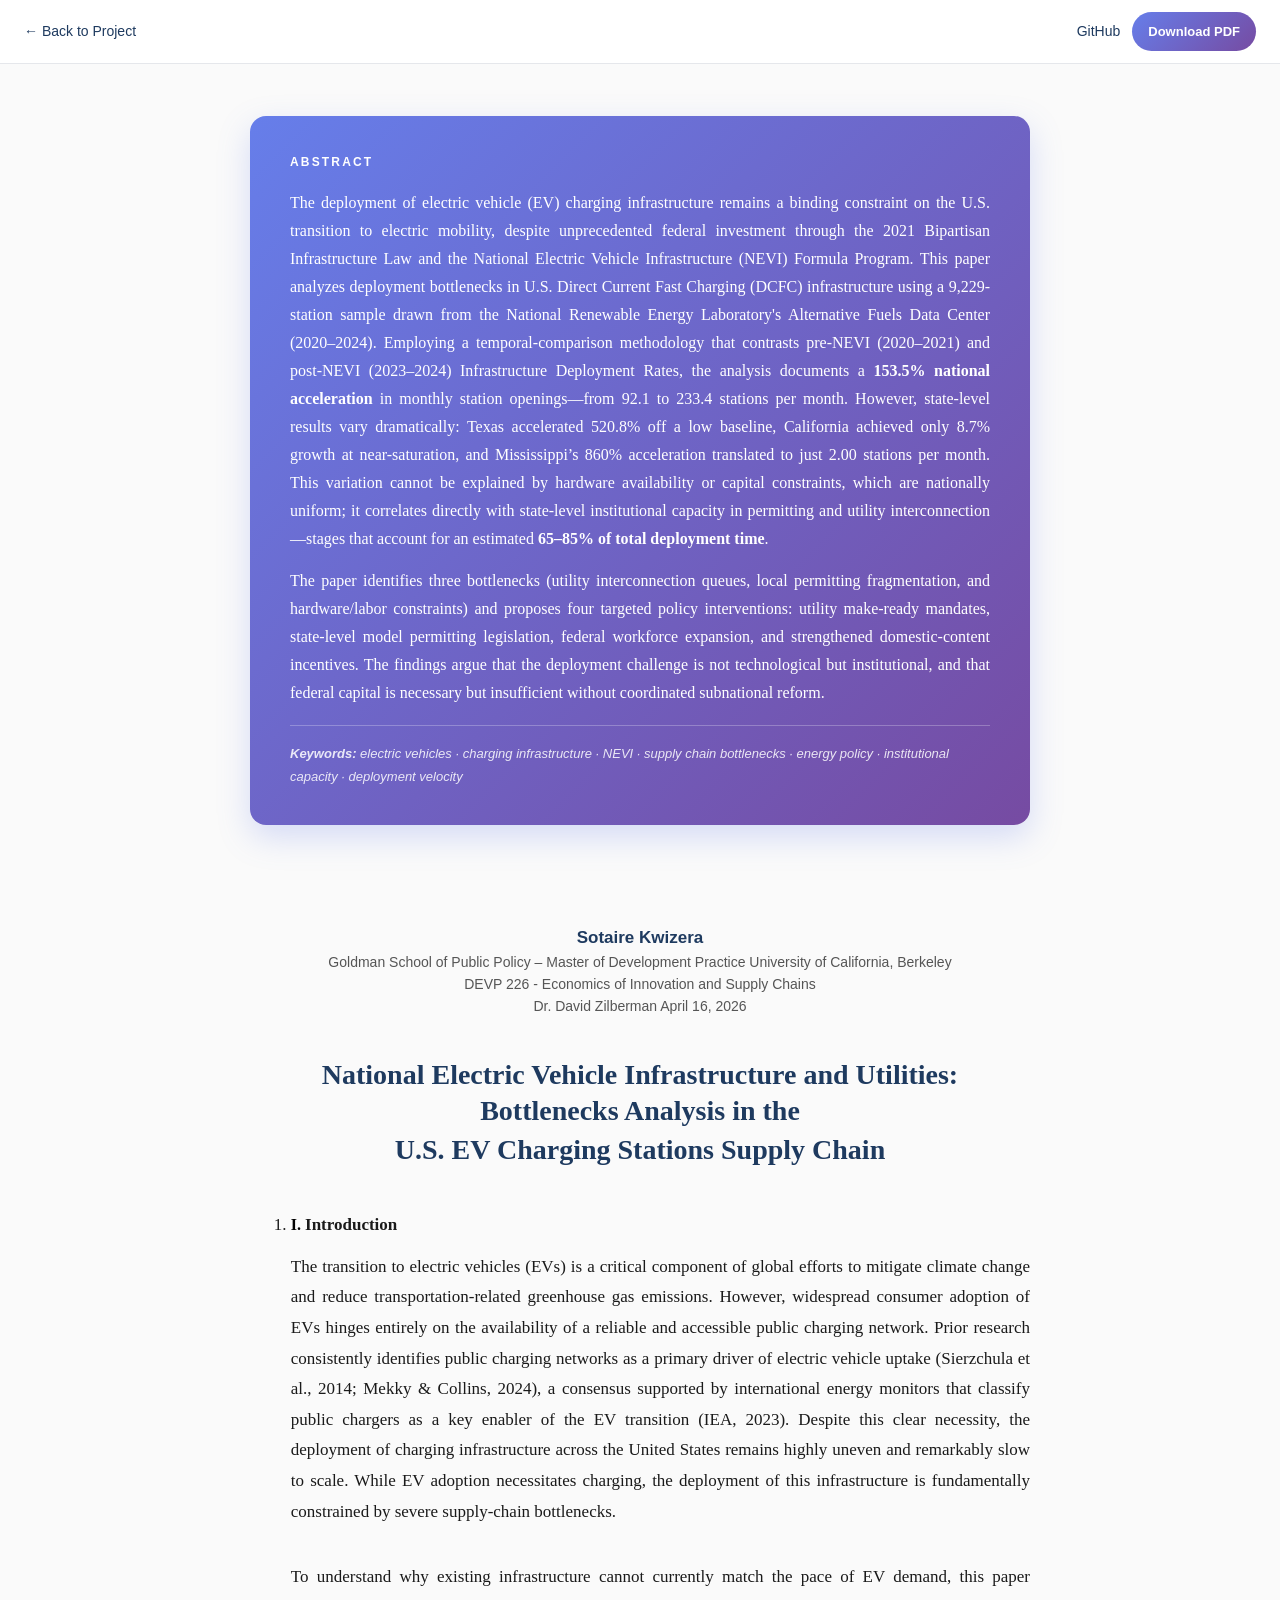
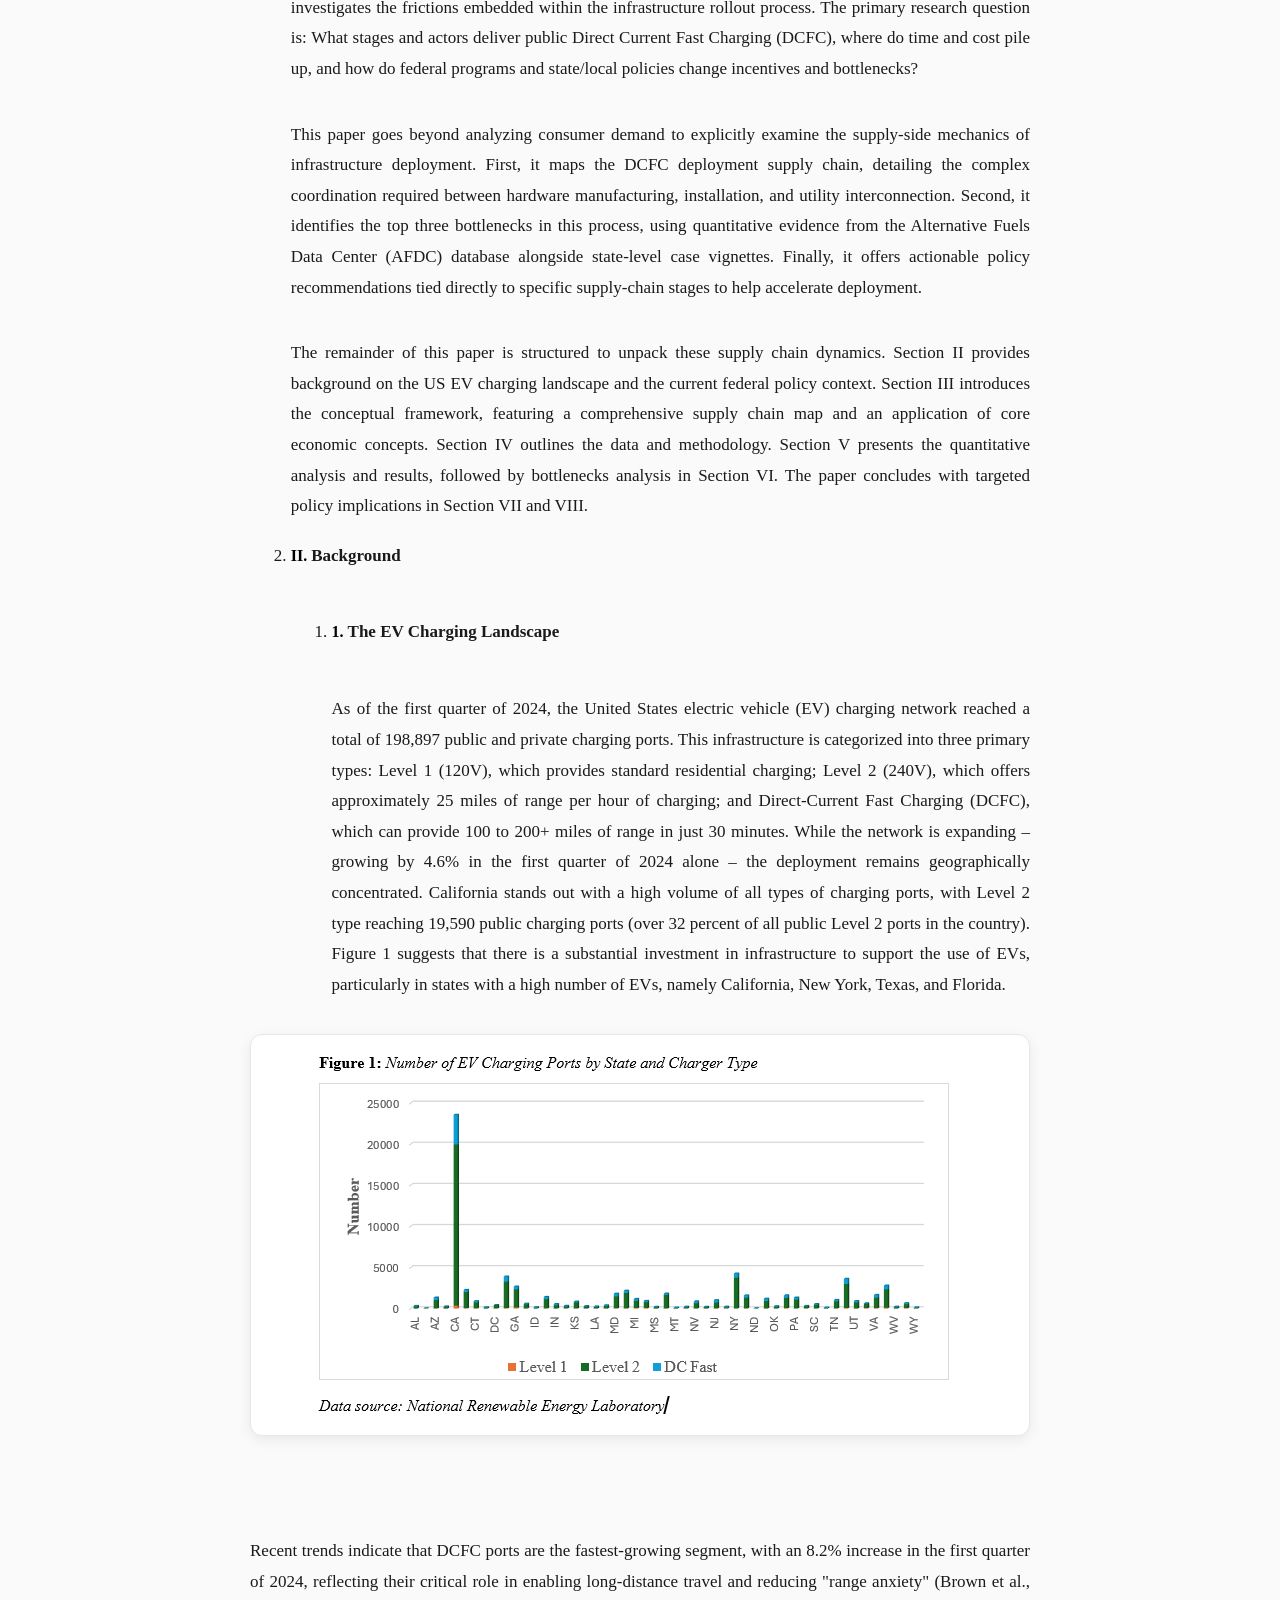
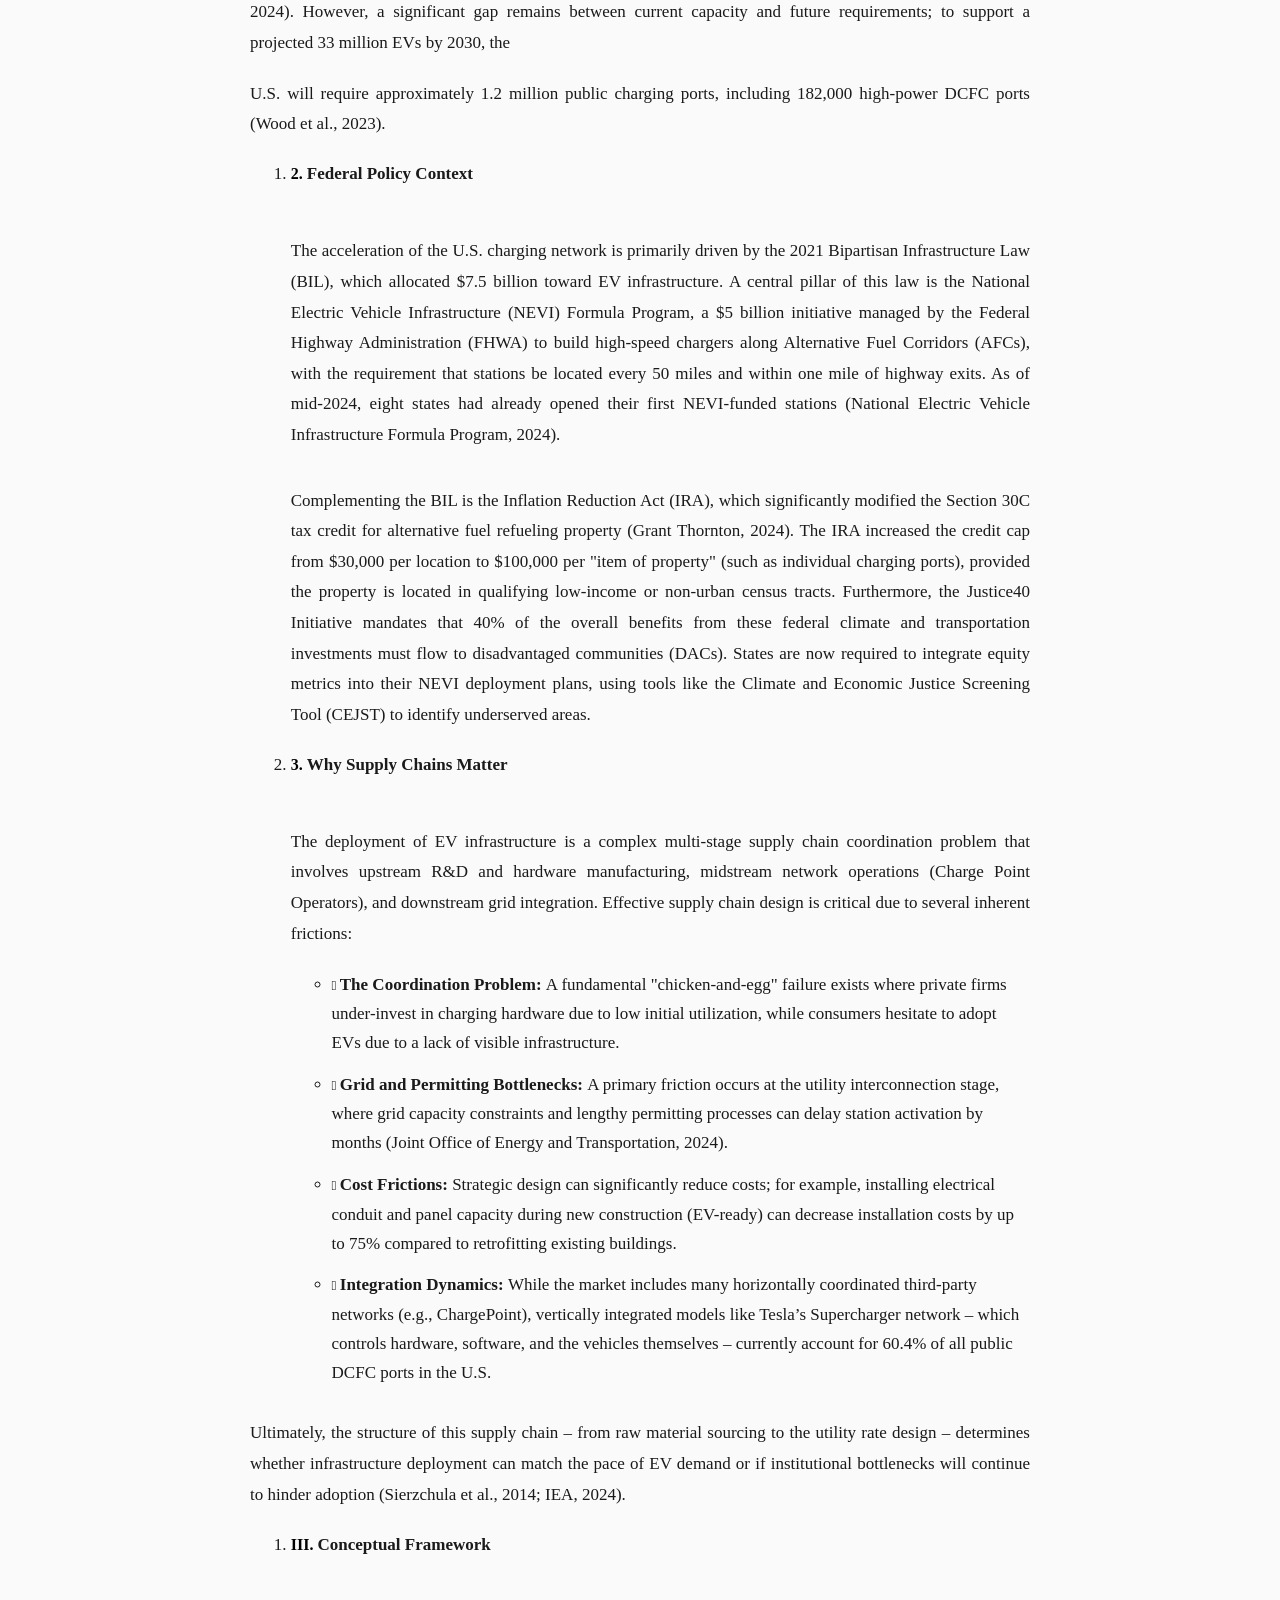
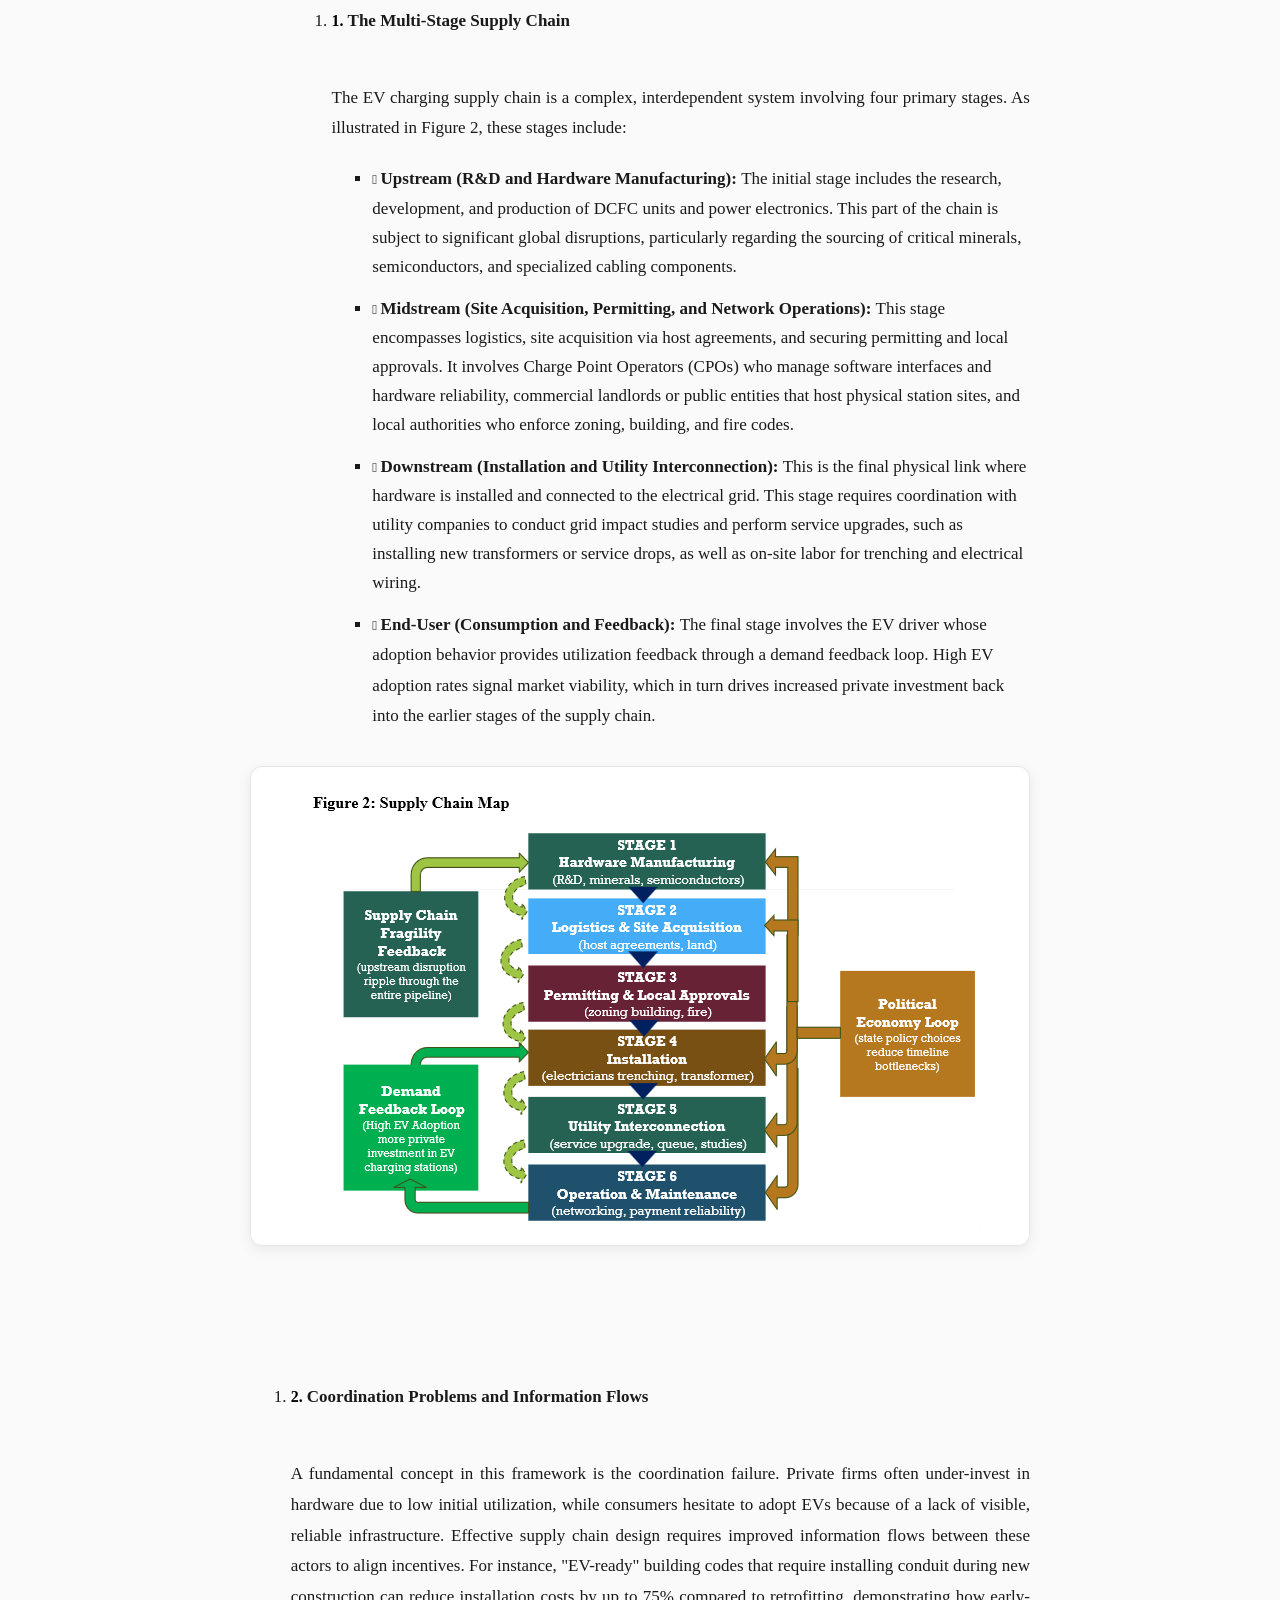
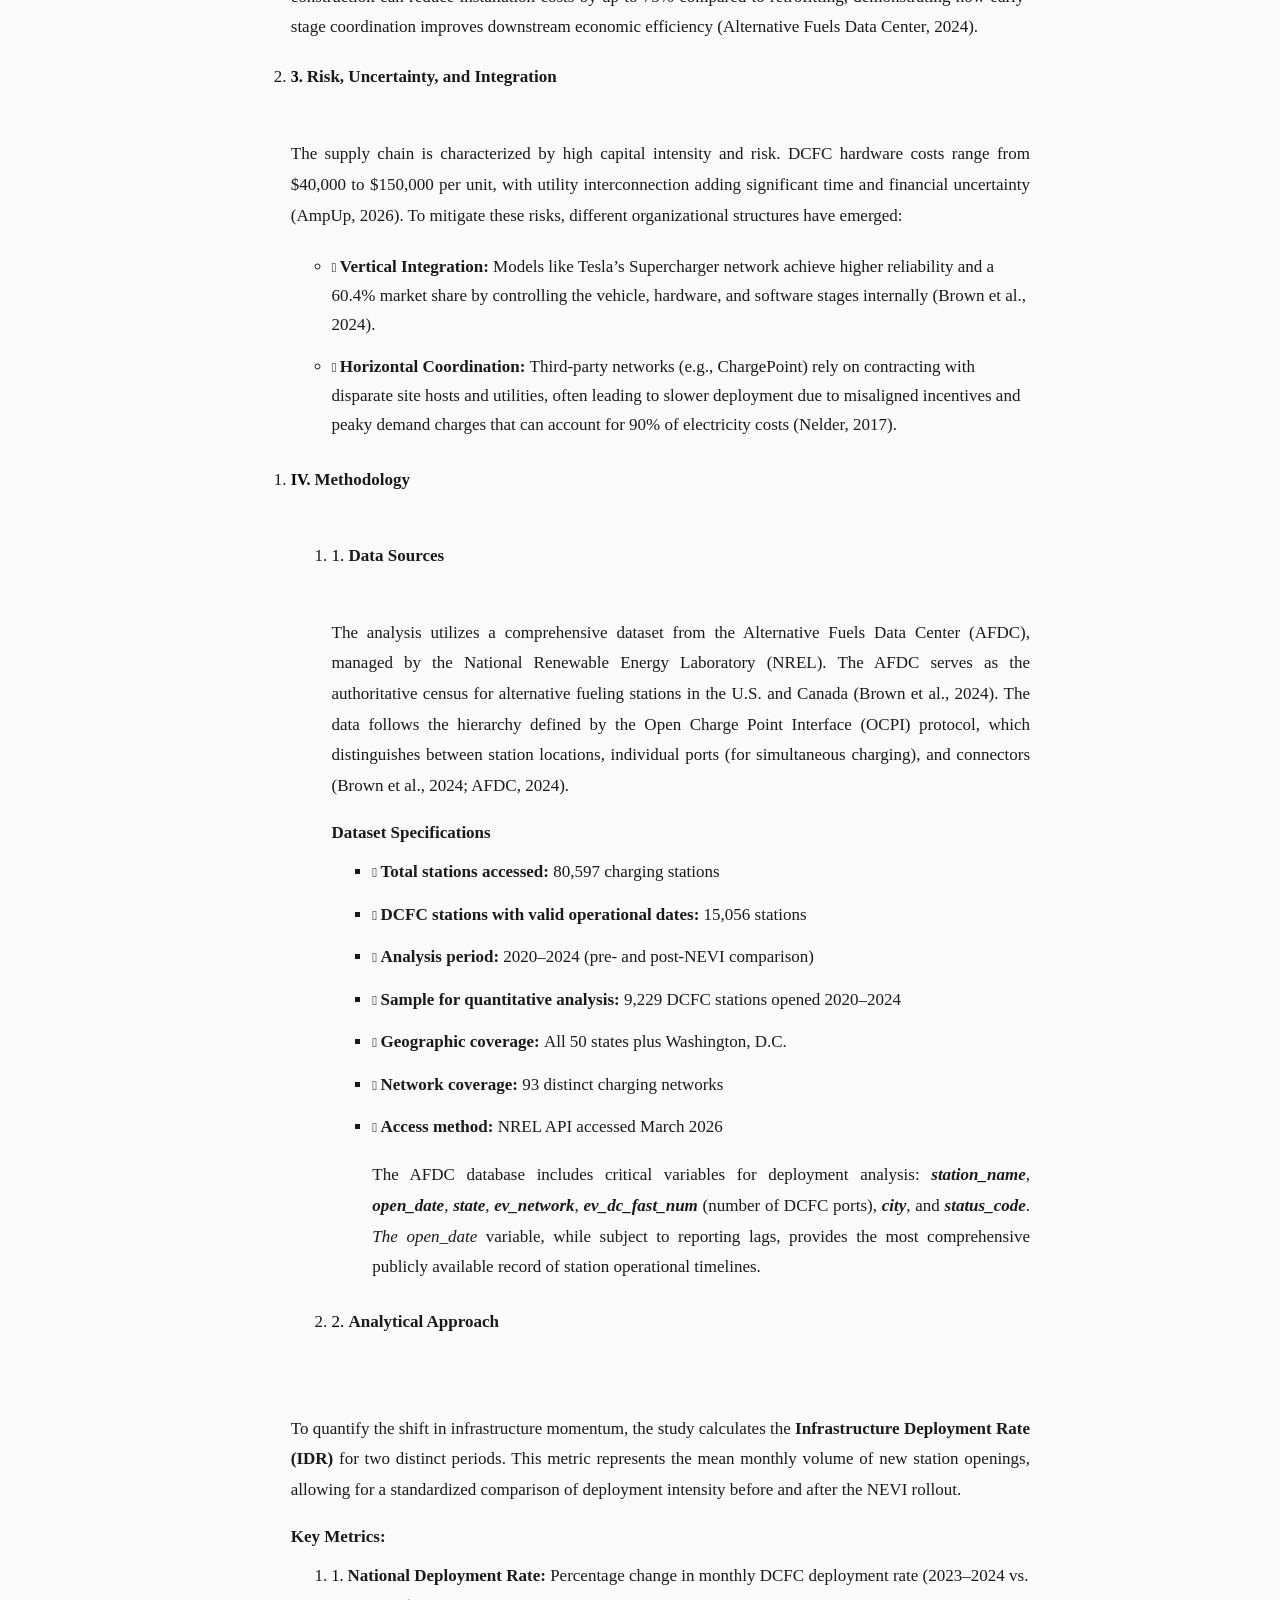
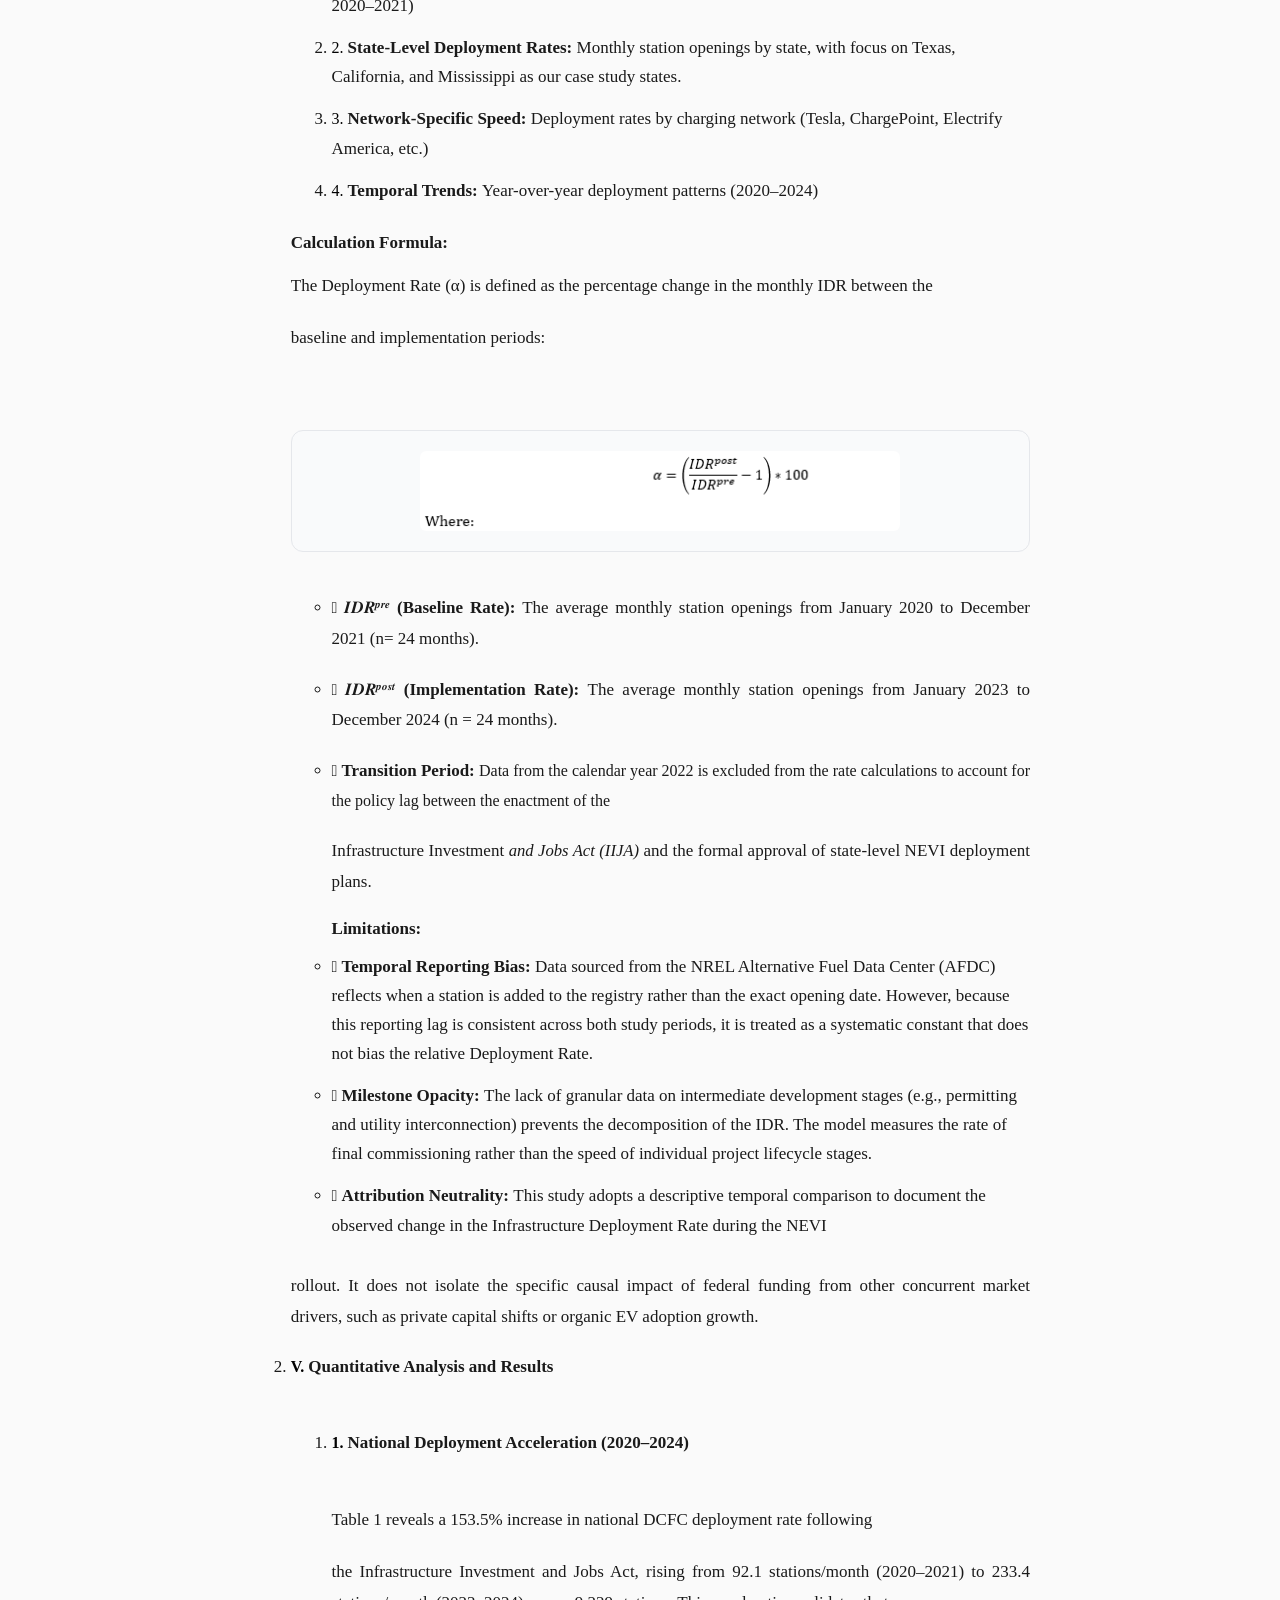
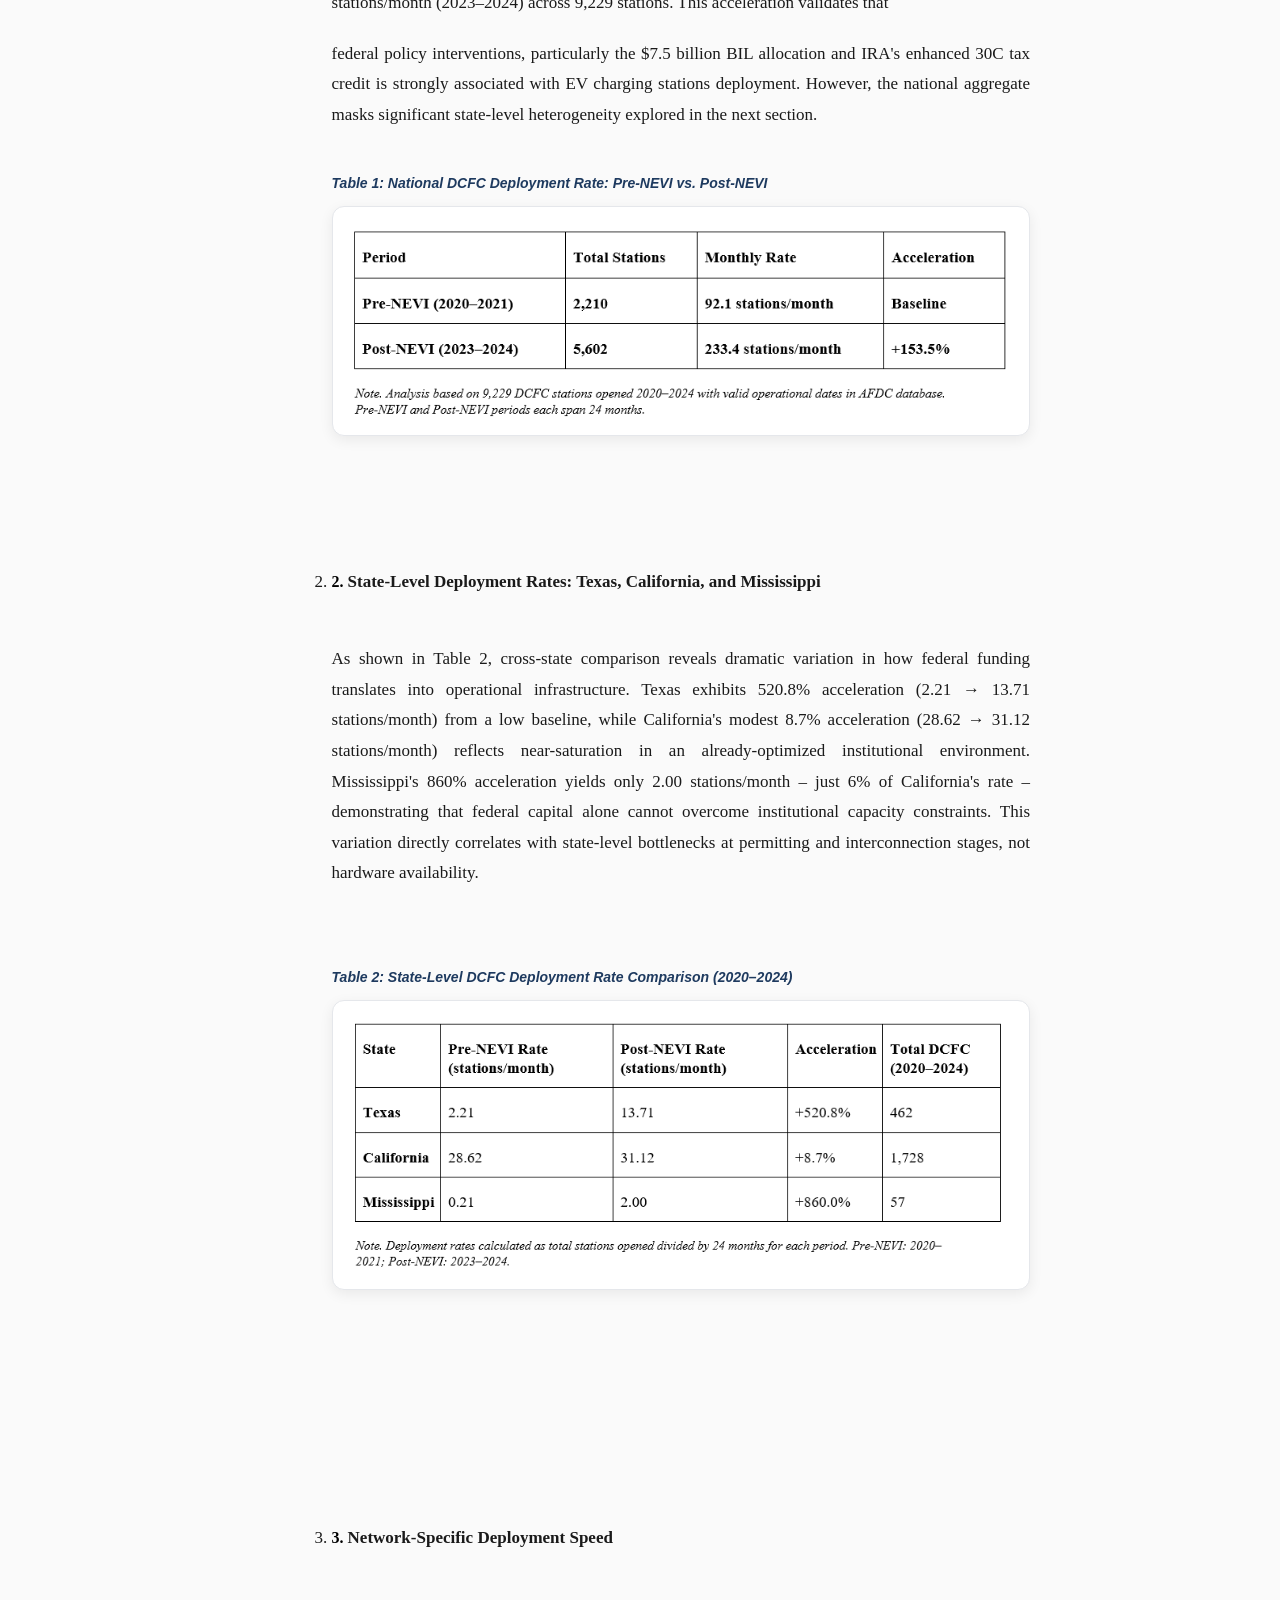
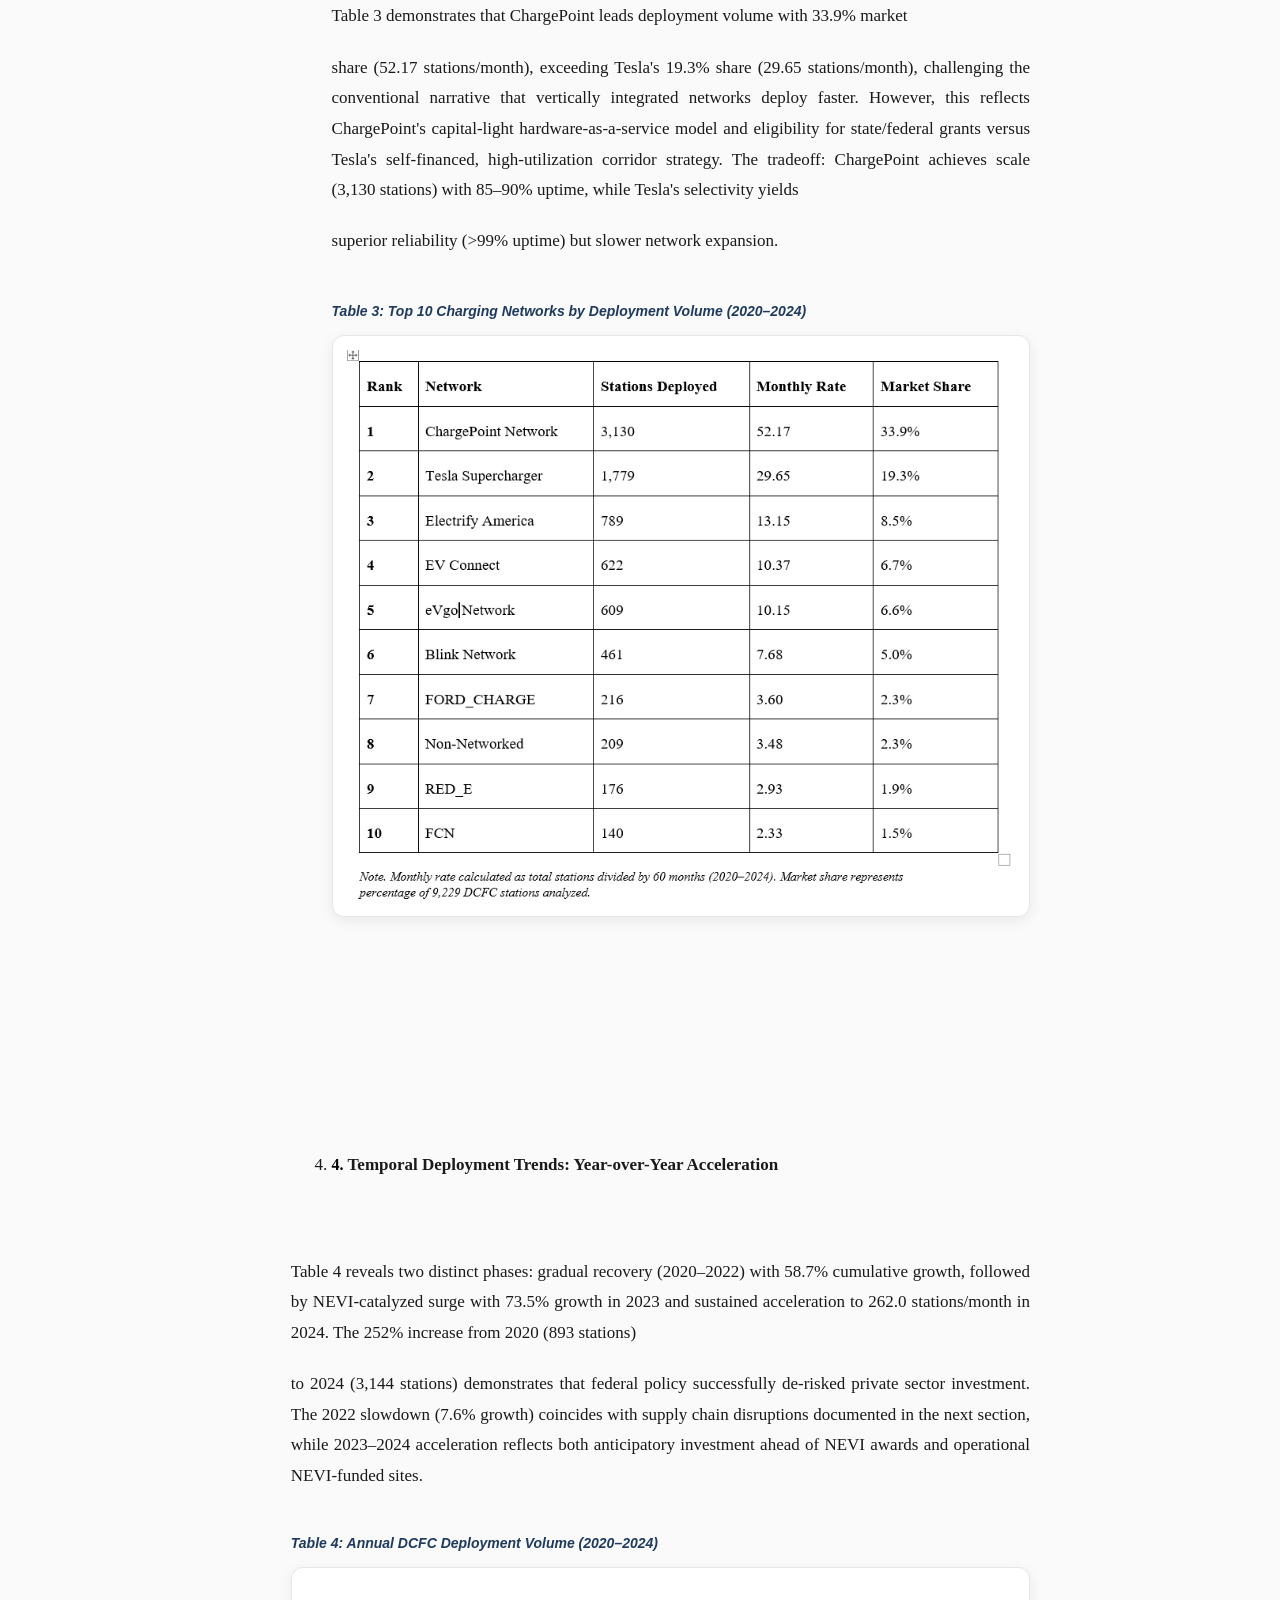
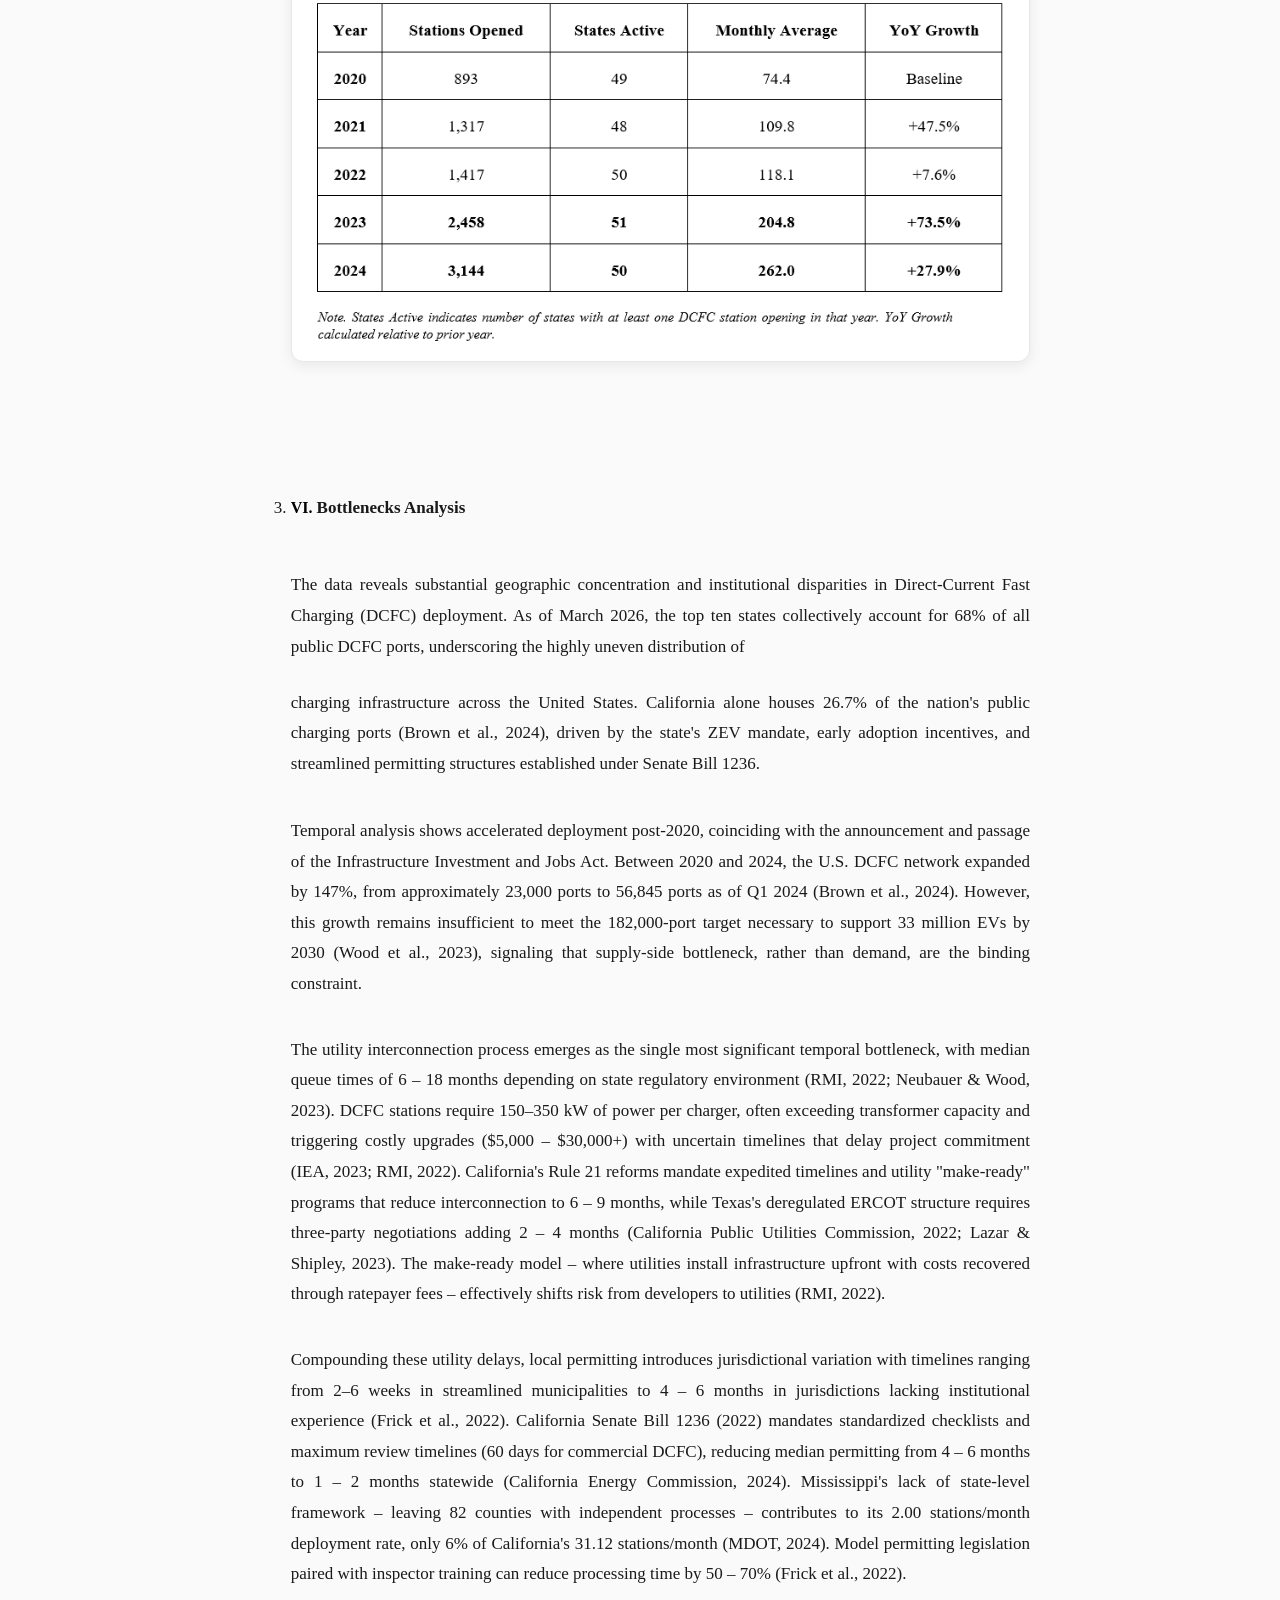
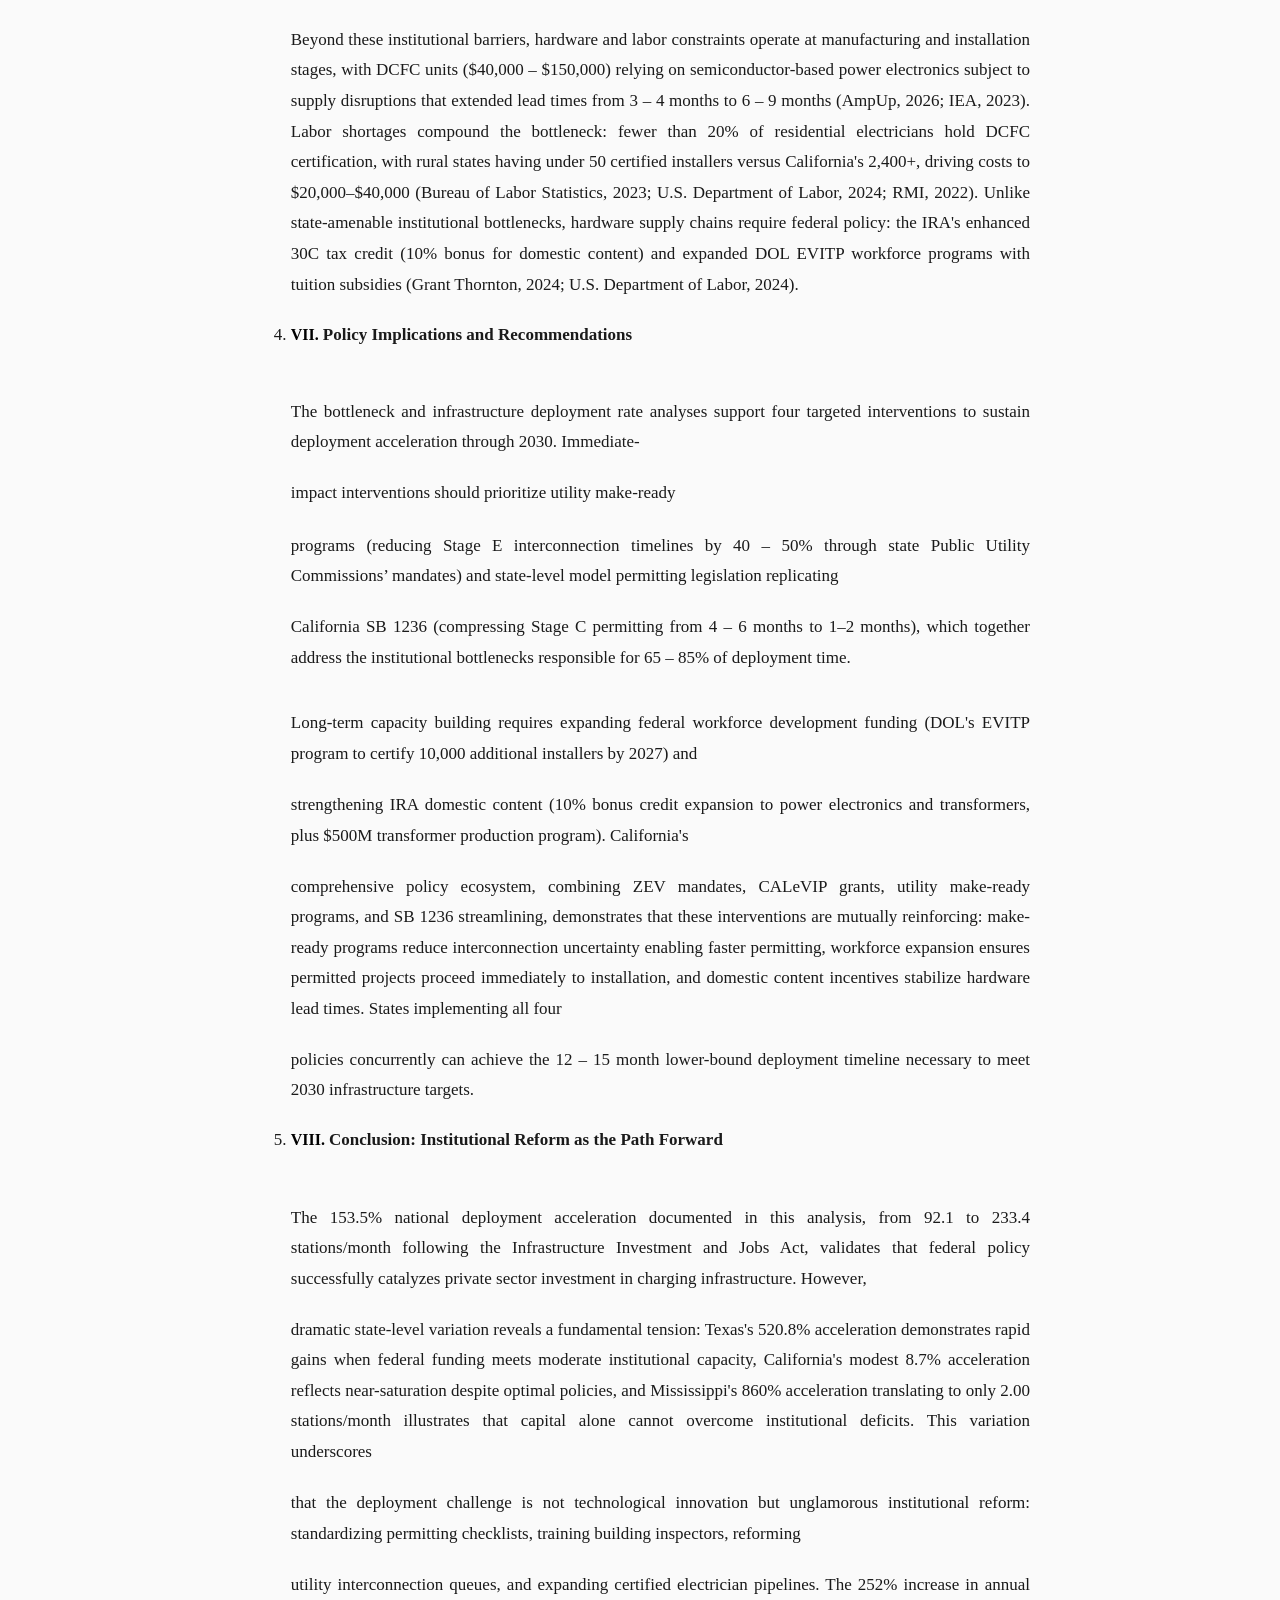
==== commit 086dfd33: "Embed Tables 1-4 as paper-style images in HTML The user prefers Tables 1-4 to look like the simple a" ====
--- a/docs/paper.html
+++ b/docs/paper.html
@@ -203,51 +203,28 @@
     max-width: 480px;
 }
 
-/* Tables — beautiful */
-table {
-    width: 100% !important;
-    margin: 1.5em 0 0.4em !important;
-    border-collapse: collapse !important;
-    box-shadow: 0 4px 12px rgba(0,0,0,0.08) !important;
-    background: white !important;
-    border-radius: 10px !important;
-    overflow: hidden !important;
-}
-
-td {
-    padding: 12px 16px !important;
-    border: 1px solid #e5e7eb !important;
-    background: white !important;
-    vertical-align: middle !important;
-    font-size: 14px !important;
-    font-family: 'Inter', sans-serif !important;
-}
-
-td p, td .p {
-    margin: 0 !important;
-    padding: 0 !important;
-    font-size: 14px !important;
-    color: #1a1a1a !important;
-    text-align: left !important;
-    font-family: 'Inter', sans-serif !important;
-    line-height: 1.5 !important;
-}
-
-table tr:first-child td {
-    background: #1e3a5f !important;
-    color: white !important;
-    font-weight: 600 !important;
-    font-size: 13px !important;
-    text-transform: uppercase !important;
-    letter-spacing: 0.05em !important;
-}
-
-table tr:first-child td p {
-    color: white !important;
-    font-weight: 600 !important;
-}
-
-table tr:nth-child(even):not(:first-child) td { background: #f9fafb !important; }
+/* Hide the original Word-export tables and their italic note paragraphs;
+   image versions of Tables 1-4 are embedded right after each caption to
+   match the simple academic style of the source paper. */
+table { display: none !important; }
+.s23 { display: none !important; }
+
+/* === Embedded paper tables (image-based, matches paper formatting) === */
+.paper-table {
+    margin: 0.6em auto 1.8em !important;
+    text-align: center;
+    background: white;
+    padding: 14px;
+    border-radius: 12px;
+    box-shadow: 0 4px 14px rgba(0,0,0,0.07);
+    border: 1px solid #e5e7eb;
+}
+.paper-table img {
+    max-width: 100%;
+    height: auto;
+    display: block;
+    margin: 0 auto;
+}
 
 /* Figure / table captions */
 .s12 {
@@ -407,4 +384,4 @@
     .reader-nav .nav-actions a:not(.pdf-btn) { display: none; }
 }
 
-</style></head><body><nav class="reader-nav"><a href="index.html">&larr; Back to Project</a><div class="nav-actions"><a href="https://github.com/kwizeras/nevi-ev-charging" target="_blank" rel="noopener">GitHub</a><a href="DEVP_226_Final_Paper.pdf" download class="pdf-btn">Download PDF</a></div></nav><div class="abstract-block"><h2>Abstract</h2><p>The deployment of electric vehicle (EV) charging infrastructure remains a binding constraint on the U.S. transition to electric mobility, despite unprecedented federal investment through the 2021 Bipartisan Infrastructure Law and the National Electric Vehicle Infrastructure (NEVI) Formula Program. This paper analyzes deployment bottlenecks in U.S. Direct Current Fast Charging (DCFC) infrastructure using a 9,229-station sample drawn from the National Renewable Energy Laboratory's Alternative Fuels Data Center (2020&ndash;2024). Employing a temporal-comparison methodology that contrasts pre-NEVI (2020&ndash;2021) and post-NEVI (2023&ndash;2024) Infrastructure Deployment Rates, the analysis documents a <strong>153.5% national acceleration</strong> in monthly station openings&mdash;from 92.1 to 233.4 stations per month. However, state-level results vary dramatically: Texas accelerated 520.8% off a low baseline, California achieved only 8.7% growth at near-saturation, and Mississippi&rsquo;s 860% acceleration translated to just 2.00 stations per month. This variation cannot be explained by hardware availability or capital constraints, which are nationally uniform; it correlates directly with state-level institutional capacity in permitting and utility interconnection&mdash;stages that account for an estimated <strong>65&ndash;85% of total deployment time</strong>.</p><p>The paper identifies three bottlenecks (utility interconnection queues, local permitting fragmentation, and hardware/labor constraints) and proposes four targeted policy interventions: utility make-ready mandates, state-level model permitting legislation, federal workforce expansion, and strengthened domestic-content incentives. The findings argue that the deployment challenge is not technological but institutional, and that federal capital is necessary but insufficient without coordinated subnational reform.</p><div class="keywords"><strong>Keywords:</strong> electric vehicles &middot; charging infrastructure &middot; NEVI &middot; supply chain bottlenecks &middot; energy policy &middot; institutional capacity &middot; deployment velocity</div></div><p style="text-indent: 0pt;text-align: left;"><br/></p><h1 style="padding-left: 41pt;text-indent: 0pt;text-align: center;">Sotaire Kwizera</h1><h1 style="padding-left: 41pt;text-indent: 0pt;line-height: 20pt;text-align: center;">Goldman School of Public Policy – Master of Development Practice University of California, Berkeley</h1><h1 style="padding-left: 41pt;text-indent: 0pt;text-align: center;">DEVP 226 - Economics of Innovation and Supply Chains</h1><h1 style="padding-top: 6pt;padding-left: 173pt;text-indent: 0pt;text-align: center;">Dr. David Zilberman April 16, 2026</h1><h1 style="padding-top: 4pt;padding-left: 50pt;text-indent: 0pt;text-align: left;">National Electric Vehicle Infrastructure and Utilities: Bottlenecks Analysis in the</h1><h1 style="padding-left: 134pt;text-indent: 0pt;text-align: left;">U.S. EV Charging Stations Supply Chain</h1><ol id="l1"><li data-list-text="I."><h1 style="padding-top: 12pt;padding-left: 243pt;text-indent: -25pt;text-align: left;">Introduction</h1><p style="padding-top: 12pt;padding-left: 6pt;text-indent: 0pt;line-height: 108%;text-align: left;">The transition to electric vehicles (EVs) is a critical component of global efforts to mitigate climate change and reduce transportation-related greenhouse gas emissions. However, widespread consumer adoption of EVs hinges entirely on the availability of a reliable and accessible public charging network. Prior research consistently identifies public charging networks as a primary driver of electric vehicle uptake (Sierzchula et al., 2014; Mekky &amp; Collins, 2024), a consensus supported by international energy monitors that classify public chargers as a key enabler of the EV transition (IEA, 2023). Despite this clear necessity, the deployment of charging infrastructure across the United States remains highly uneven and remarkably slow to scale. While EV adoption necessitates charging, the deployment of this infrastructure is fundamentally constrained by severe supply-chain bottlenecks.</p><p style="padding-top: 11pt;padding-left: 6pt;text-indent: 0pt;line-height: 108%;text-align: left;">To understand why existing infrastructure cannot currently match the pace of EV demand, this paper investigates the frictions embedded within the infrastructure rollout process. The primary research question is: What stages and actors deliver public Direct Current Fast Charging (DCFC), where do time and cost pile up, and how do federal programs and state/local policies change incentives and bottlenecks?</p><p style="padding-top: 11pt;padding-left: 6pt;text-indent: 0pt;line-height: 108%;text-align: left;">This paper goes beyond analyzing consumer demand to explicitly examine the supply-side mechanics of infrastructure deployment. First, it maps the DCFC deployment supply chain, detailing the complex coordination required between hardware manufacturing, installation, and utility interconnection. Second, it identifies the top three bottlenecks in this process, using quantitative evidence from the Alternative Fuels Data Center (AFDC) database alongside state-level case vignettes. Finally, it offers actionable policy recommendations tied directly to specific supply-chain stages to help accelerate deployment.</p><p style="padding-top: 11pt;padding-left: 6pt;text-indent: 0pt;line-height: 108%;text-align: left;">The remainder of this paper is structured to unpack these supply chain dynamics. Section II provides background on the US EV charging landscape and the current federal policy context. Section III introduces the conceptual framework, featuring a comprehensive supply chain map and an application of core economic concepts. Section IV outlines the data and methodology. Section V presents the quantitative analysis and results, followed by bottlenecks analysis in Section VI. The paper concludes with targeted policy implications in Section VII and VIII.</p></li><li data-list-text="II."><h1 style="padding-top: 4pt;padding-left: 244pt;text-indent: -30pt;text-align: left;">Background</h1><p style="text-indent: 0pt;text-align: left;"><br/></p><ol id="l2"><li data-list-text="1."><h1 style="padding-left: 42pt;text-indent: -18pt;text-align: left;">The EV Charging Landscape</h1><p style="text-indent: 0pt;text-align: left;"><br/></p><p style="padding-left: 6pt;text-indent: 0pt;line-height: 108%;text-align: left;">As of the first quarter of 2024, the United States electric vehicle (EV) charging network reached a total of 198,897 public and private charging ports. This infrastructure is categorized into three primary types: Level 1 (120V), which provides standard residential charging; Level 2 (240V), which offers approximately 25 miles of range per hour of charging; and Direct-Current Fast Charging (DCFC), which can provide 100 to 200+ miles of range in just 30 minutes. While the network is expanding – growing by 4.6% in the first quarter of 2024 alone – the deployment remains geographically concentrated. California stands out with a high volume of all types of charging ports, with Level 2 type reaching 19,590 public charging ports (over 32 percent of all public Level 2 ports in the country). Figure 1 suggests that there is a substantial investment in infrastructure to support the use of EVs, particularly in states with a high number of EVs, namely California, New York, Texas, and Florida.</p><p style="text-indent: 0pt;text-align: left;"><span/></p><p style="text-indent: 0pt;text-align: left;"><span/></p><p style="text-indent: 0pt;text-align: left;"><span/></p><p style="text-indent: 0pt;text-align: left;"><span/></p><div class="textbox" style="border:0.8pt solid #D9D9D9;display:block;min-height:222.0pt;width:471.8pt;"><p class="s1" style="padding-top: 10pt;text-indent: 0pt;text-align: right;">25000</p><p style="padding-top: 8pt;text-indent: 0pt;text-align: left;"><br/></p><p class="s1" style="text-indent: 0pt;text-align: right;">20000</p><p style="padding-top: 8pt;text-indent: 0pt;text-align: left;"><br/></p><p class="s1" style="text-indent: 0pt;text-align: right;">15000</p><p style="padding-top: 8pt;text-indent: 0pt;text-align: left;"><br/></p><p class="s1" style="text-indent: 0pt;text-align: right;">10000</p><p style="padding-top: 8pt;text-indent: 0pt;text-align: left;"><br/></p><p class="s1" style="text-indent: 0pt;text-align: right;">5000</p><p style="padding-top: 8pt;text-indent: 0pt;text-align: left;"><br/></p><p class="s1" style="text-indent: 0pt;text-align: right;">0</p><p style="text-indent: 0pt;text-align: left;"><br/></p><p class="s2" style="text-indent: 0pt;text-align: center;">Level 1  Level 2  DC Fast</p></div></li></ol></li></ol><p style="text-indent: 0pt;text-align: left;"/><figure class="paper-figure"><img src="assets/figures/figure-1-charging-ports.png" alt="Figure 1: Number of EV Charging Ports by State and Charger Type — bar chart showing California dominates with ~25,000 ports, followed by NY, GA, FL, TX." /></figure><p style="padding-top: 11pt;text-indent: 0pt;text-align: left;"><br/></p><p style="padding-left: 6pt;text-indent: 0pt;line-height: 108%;text-align: left;">Recent trends indicate that DCFC ports are the fastest-growing segment, with an 8.2% increase in the first quarter of 2024, reflecting their critical role in enabling long-distance travel and reducing &quot;range anxiety&quot; (Brown et al., 2024). However, a significant gap remains between current capacity and future requirements; to support a projected 33 million EVs by 2030, the</p><p style="padding-left: 6pt;text-indent: 0pt;line-height: 108%;text-align: left;">U.S. will require approximately 1.2 million public charging ports, including 182,000 high-power DCFC ports (Wood et al., 2023).</p><ol id="l3"><li data-list-text="2."><h1 style="padding-top: 4pt;padding-left: 42pt;text-indent: -18pt;text-align: left;">Federal Policy Context</h1><p style="text-indent: 0pt;text-align: left;"><br/></p><p style="padding-left: 6pt;text-indent: 0pt;line-height: 108%;text-align: left;">The acceleration of the U.S. charging network is primarily driven by the 2021 Bipartisan Infrastructure Law (BIL), which allocated $7.5 billion toward EV infrastructure. A central pillar of this law is the National Electric Vehicle Infrastructure (NEVI) Formula Program, a $5 billion initiative managed by the Federal Highway Administration (FHWA) to build high-speed chargers along Alternative Fuel Corridors (AFCs), with the requirement that stations be located every 50 miles and within one mile of highway exits. As of mid-2024, eight states had already opened their first NEVI-funded stations (National Electric Vehicle Infrastructure Formula Program, 2024).</p><p style="padding-top: 11pt;padding-left: 6pt;text-indent: 0pt;line-height: 108%;text-align: left;">Complementing the BIL is the Inflation Reduction Act (IRA), which significantly modified the Section 30C tax credit for alternative fuel refueling property (Grant Thornton, 2024). The IRA increased the credit cap from $30,000 per location to $100,000 per &quot;item of property&quot; (such as individual charging ports), provided the property is located in qualifying low-income or non-urban census tracts. Furthermore, the Justice40 Initiative mandates that 40% of the overall benefits from these federal climate and transportation investments must flow to disadvantaged communities (DACs). States are now required to integrate equity metrics into their NEVI deployment plans, using tools like the Climate and Economic Justice Screening Tool (CEJST) to identify underserved areas.</p></li><li data-list-text="3."><h1 style="padding-top: 11pt;padding-left: 42pt;text-indent: -18pt;text-align: left;">Why Supply Chains Matter</h1><p style="text-indent: 0pt;text-align: left;"><br/></p><p style="padding-left: 6pt;text-indent: 0pt;line-height: 108%;text-align: left;">The deployment of EV infrastructure is a complex multi-stage supply chain coordination problem that involves upstream R&amp;D and hardware manufacturing, midstream network operations (Charge Point Operators), and downstream grid integration. Effective supply chain design is critical due to several inherent frictions:</p><ul id="l4"><li data-list-text=""><h1 style="padding-top: 11pt;padding-left: 42pt;text-indent: -18pt;line-height: 108%;text-align: left;">The Coordination Problem: <span class="p">A fundamental &quot;chicken-and-egg&quot; failure exists where private firms under-invest in charging hardware due to low initial utilization, while consumers hesitate to adopt EVs due to a lack of visible infrastructure.</span></h1></li><li data-list-text=""><h1 style="padding-top: 12pt;padding-left: 42pt;text-indent: -18pt;line-height: 108%;text-align: left;">Grid and Permitting Bottlenecks: <span class="p">A primary friction occurs at the utility interconnection stage, where grid capacity constraints and lengthy permitting processes can delay station activation by months (Joint Office of Energy and Transportation, 2024).</span></h1></li><li data-list-text=""><h1 style="padding-top: 11pt;padding-left: 42pt;text-indent: -18pt;line-height: 108%;text-align: justify;">Cost Frictions: <span class="p">Strategic design can significantly reduce costs; for example, installing electrical conduit and panel capacity during new construction (EV-ready) can decrease installation costs by up to 75% compared to retrofitting existing buildings.</span></h1></li><li data-list-text=""><h1 style="padding-top: 12pt;padding-left: 42pt;text-indent: -18pt;line-height: 108%;text-align: left;">Integration Dynamics: <span class="p">While the market includes many horizontally coordinated third-party networks (e.g., ChargePoint), vertically integrated models like Tesla’s Supercharger network – which controls hardware, software, and the vehicles themselves – currently account for 60.4% of all public DCFC ports in the U.S.</span></h1></li></ul></li></ol><p style="padding-top: 4pt;padding-left: 6pt;text-indent: 0pt;line-height: 108%;text-align: left;">Ultimately, the structure of this supply chain – from raw material sourcing to the utility rate design – determines whether infrastructure deployment can match the pace of EV demand or if institutional bottlenecks will continue to hinder adoption (Sierzchula et al., 2014; IEA, 2024).</p><ol id="l5"><li data-list-text="III."><h1 style="padding-top: 12pt;padding-left: 214pt;text-indent: -34pt;text-align: left;">Conceptual Framework</h1><p style="text-indent: 0pt;text-align: left;"><br/></p><ol id="l6"><li data-list-text="1."><h1 style="padding-left: 42pt;text-indent: -18pt;text-align: left;">The Multi-Stage Supply Chain</h1><p style="text-indent: 0pt;text-align: left;"><br/></p><p style="padding-left: 6pt;text-indent: 0pt;line-height: 108%;text-align: left;">The EV charging supply chain is a complex, interdependent system involving four primary stages. As illustrated in Figure 2, these stages include:</p><ul id="l7"><li data-list-text=""><h1 style="padding-top: 12pt;padding-left: 42pt;text-indent: -18pt;line-height: 108%;text-align: left;">Upstream (R&amp;D and Hardware Manufacturing): <span class="p">The initial stage includes the research, development, and production of DCFC units and power electronics. This part of the chain is subject to significant global disruptions, particularly regarding the sourcing of critical minerals, semiconductors, and specialized cabling components.</span></h1></li><li data-list-text=""><h1 style="padding-top: 11pt;padding-left: 42pt;text-indent: -18pt;line-height: 108%;text-align: left;">Midstream (Site Acquisition, Permitting, and Network Operations): <span class="p">This stage encompasses logistics, site acquisition via host agreements, and securing permitting and local approvals. It involves Charge Point Operators (CPOs) who manage software interfaces and hardware reliability, commercial landlords or public entities that host physical station sites, and local authorities who enforce zoning, building, and fire codes.</span></h1></li><li data-list-text=""><h1 style="padding-top: 11pt;padding-left: 42pt;text-indent: -18pt;line-height: 108%;text-align: left;">Downstream (Installation and Utility Interconnection): <span class="p">This is the final physical link where hardware is installed and connected to the electrical grid. This stage requires coordination with utility companies to conduct grid impact studies and perform service upgrades, such as installing new transformers or service drops, as well as on-site labor for trenching and electrical wiring.</span></h1></li><li data-list-text=""><h1 style="padding-top: 11pt;padding-left: 42pt;text-indent: -18pt;line-height: 108%;text-align: left;">End-User (Consumption and Feedback): <span class="p">The final stage involves the EV driver whose adoption behavior provides utilization feedback through a demand feedback loop. High EV adoption rates signal market viability, which in turn drives increased private investment back into the earlier stages of the supply chain.</span></h1><p style="text-indent: 0pt;text-align: left;"><span/></p><p style="text-indent: 0pt;text-align: left;"><span/></p><h2 style="text-indent: 0pt;line-height: 13pt;text-align: center;">       </h2><h2 style="text-indent: 0pt;text-align: center;">                            </h2><p class="s6" style="text-indent: 0pt;text-align: center;">                       </p><p style="text-indent: 0pt;text-align: left;"/><h2 style="text-indent: 0pt;line-height: 13pt;text-align: center;">      </h2><h2 style="text-indent: 0pt;text-align: center;">             </h2><p class="s7" style="text-indent: 0pt;text-align: center;">                 </p><p class="s7" style="text-indent: 0pt;text-align: center;">            </p><p class="s7" style="text-indent: 0pt;text-align: center;">                </p><p class="s7" style="text-indent: 0pt;line-height: 11pt;text-align: center;">                  </p><p style="text-indent: 0pt;text-align: left;"/><div class="textbox" style="background:#B5781F;display:block;min-height:94.5pt;width:101.0pt;"><p style="padding-top: 5pt;text-indent: 0pt;text-align: left;"><br/></p><p class="s8" style="text-indent: 0pt;text-align: center;">         </p><p class="s8" style="text-indent: 0pt;text-align: center;">            </p><p class="s9" style="text-indent: 0pt;text-align: center;">                     </p><p class="s9" style="text-indent: 0pt;text-align: center;">               </p><p class="s9" style="text-indent: 0pt;text-align: center;">            </p></div></li></ul></li></ol></li></ol><p style="text-indent: 0pt;text-align: left;"/><div class="textbox" style="background:#246152;display:block;min-height:94.5pt;width:101.0pt;"><p class="s8" style="padding-top: 11pt;text-indent: 0pt;text-align: center;">            </p><p class="s8" style="text-indent: 0pt;text-align: center;">         </p><p class="s8" style="padding-left: 1pt;text-indent: 0pt;text-align: center;">        </p><p class="s9" style="text-indent: 0pt;text-align: center;">                    </p><p class="s9" style="text-indent: 0pt;text-align: center;">                  </p><p class="s9" style="text-indent: 0pt;text-align: center;">                </p></div><p style="text-indent: 0pt;text-align: left;"/><div class="textbox" style="background:#246152;display:block;min-height:42.1pt;width:177.9pt;"><p class="s8" style="padding-top: 1pt;text-indent: 0pt;text-align: center;">       </p><p class="s8" style="text-indent: 0pt;text-align: center;">                      </p><p class="s10" style="padding-left: 2pt;text-indent: 0pt;text-align: center;">                               </p></div><p style="text-indent: 0pt;text-align: left;"/><div class="textbox" style="background:#1F506C;display:block;min-height:42.1pt;width:177.9pt;"><p class="s8" style="padding-top: 2pt;text-indent: 0pt;text-align: center;">       </p><p class="s8" style="text-indent: 0pt;text-align: center;">                       </p><p class="s10" style="padding-left: 2pt;text-indent: 0pt;text-align: center;">                                 </p></div><p style="text-indent: 0pt;text-align: left;"/><div class="textbox" style="background:#246152;display:block;min-height:42.1pt;width:177.9pt;"><p class="s8" style="padding-top: 2pt;text-indent: 0pt;text-align: center;">       </p><p class="s8" style="text-indent: 0pt;text-align: center;">                       </p><p class="s10" style="padding-left: 2pt;text-indent: 0pt;text-align: center;">                                 </p></div><p style="text-indent: 0pt;text-align: left;"/><h2 style="padding-top: 1pt;text-indent: 0pt;text-align: center;">       </h2><h2 style="text-indent: 0pt;text-align: center;">            </h2><p class="s6" style="padding-left: 1pt;text-indent: 0pt;text-align: center;">                                     </p><p style="text-indent: 0pt;text-align: left;"/><div class="textbox" style="background:#682136;display:block;min-height:42.1pt;width:177.9pt;"><p class="s8" style="padding-top: 1pt;text-indent: 0pt;text-align: center;">       </p><p class="s8" style="text-indent: 0pt;text-align: center;">                            </p><p class="s10" style="padding-left: 1pt;text-indent: 0pt;text-align: center;">                       </p></div><p style="text-indent: 0pt;text-align: left;"/><figure class="paper-figure"><img src="assets/figures/figure-2-supply-chain.png" alt="Figure 2: Supply Chain Map — six-stage flow diagram (Hardware Manufacturing, Logistics &amp; Site Acquisition, Permitting &amp; Local Approvals, Installation, Utility Interconnection, Operation &amp; Maintenance) plus three feedback loops (Supply Chain Fragility, Political Economy, Demand)." /></figure><p style="padding-top: 1pt;text-indent: 0pt;text-align: left;"><br/></p><p class="s11" style="padding-left: 29pt;text-indent: 0pt;text-align: left;">	<span/></p><p style="text-indent: 0pt;text-align: left;"><br/></p><ol id="l8"><li data-list-text="2."><h1 style="padding-left: 42pt;text-indent: -18pt;text-align: left;">Coordination Problems and Information Flows</h1><p style="text-indent: 0pt;text-align: left;"><br/></p><p style="padding-left: 6pt;text-indent: 0pt;line-height: 108%;text-align: left;">A fundamental concept in this framework is the coordination failure. Private firms often under-invest in hardware due to low initial utilization, while consumers hesitate to adopt EVs because of a lack of visible, reliable infrastructure. Effective supply chain design requires improved information flows between these actors to align incentives. For instance, &quot;EV-ready&quot; building codes that require installing conduit during new construction can reduce installation costs by up to 75% compared to retrofitting, demonstrating how early-stage coordination improves downstream economic efficiency (Alternative Fuels Data Center, 2024).</p></li><li data-list-text="3."><h1 style="padding-top: 11pt;padding-left: 42pt;text-indent: -18pt;text-align: left;">Risk, Uncertainty, and Integration</h1><p style="text-indent: 0pt;text-align: left;"><br/></p><p style="padding-left: 6pt;text-indent: 0pt;line-height: 108%;text-align: left;">The supply chain is characterized by high capital intensity and risk. DCFC hardware costs range from $40,000 to $150,000 per unit, with utility interconnection adding significant time and financial uncertainty (AmpUp, 2026). To mitigate these risks, different organizational structures have emerged:</p><ul id="l9"><li data-list-text=""><h1 style="padding-top: 12pt;padding-left: 42pt;text-indent: -18pt;line-height: 108%;text-align: left;">Vertical Integration: <span class="p">Models like Tesla’s Supercharger network achieve higher reliability and a 60.4% market share by controlling the vehicle, hardware, and software stages internally (Brown et al., 2024).</span></h1></li><li data-list-text=""><h1 style="padding-top: 4pt;padding-left: 42pt;text-indent: -18pt;line-height: 108%;text-align: left;">Horizontal Coordination: <span class="p">Third-party networks (e.g., ChargePoint) rely on contracting with disparate site hosts and utilities, often leading to slower deployment due to misaligned incentives and peaky demand charges that can account for 90% of electricity costs (Nelder, 2017).</span></h1></li></ul></li></ol><ol id="l10"><li data-list-text="IV."><h1 style="padding-top: 11pt;padding-left: 242pt;text-indent: -34pt;text-align: left;">Methodology</h1><p style="text-indent: 0pt;text-align: left;"><br/></p><ol id="l11"><li data-list-text="1."><h1 style="padding-left: 42pt;text-indent: -18pt;text-align: left;">Data Sources</h1><p style="text-indent: 0pt;text-align: left;"><br/></p><p style="padding-left: 6pt;text-indent: 0pt;line-height: 108%;text-align: left;">The analysis utilizes a comprehensive dataset from the Alternative Fuels Data Center (AFDC), managed by the National Renewable Energy Laboratory (NREL). The AFDC serves as the authoritative census for alternative fueling stations in the U.S. and Canada (Brown et al., 2024). The data follows the hierarchy defined by the Open Charge Point Interface (OCPI) protocol, which distinguishes between station locations, individual ports (for simultaneous charging), and connectors (Brown et al., 2024; AFDC, 2024).</p><h1 style="padding-top: 11pt;padding-left: 6pt;text-indent: 0pt;text-align: left;">Dataset Specifications</h1><ul id="l12"><li data-list-text=""><h1 style="padding-top: 13pt;padding-left: 42pt;text-indent: -18pt;text-align: left;">Total stations accessed: <span class="p">80,597 charging stations</span></h1></li><li data-list-text=""><h1 style="padding-top: 13pt;padding-left: 42pt;text-indent: -18pt;text-align: left;">DCFC stations with valid operational dates: <span class="p">15,056 stations</span></h1></li><li data-list-text=""><h1 style="padding-top: 13pt;padding-left: 42pt;text-indent: -18pt;text-align: left;">Analysis period: <span class="p">2020–2024 (pre- and post-NEVI comparison)</span></h1></li><li data-list-text=""><h1 style="padding-top: 13pt;padding-left: 42pt;text-indent: -18pt;text-align: left;">Sample for quantitative analysis: <span class="p">9,229 DCFC stations opened 2020–2024</span></h1></li><li data-list-text=""><h1 style="padding-top: 13pt;padding-left: 42pt;text-indent: -18pt;text-align: left;">Geographic coverage: <span class="p">All 50 states plus Washington, D.C.</span></h1></li><li data-list-text=""><h1 style="padding-top: 13pt;padding-left: 42pt;text-indent: -18pt;text-align: left;">Network coverage: <span class="p">93 distinct charging networks</span></h1></li><li data-list-text=""><h1 style="padding-top: 13pt;padding-left: 42pt;text-indent: -18pt;text-align: left;">Access method: <span class="p">NREL API accessed March 2026</span></h1><p style="padding-top: 13pt;padding-left: 6pt;text-indent: 0pt;line-height: 108%;text-align: left;">The AFDC database includes critical variables for deployment analysis: <i><b>station_name</b></i>, <i><b>open_date</b></i>, <i><b>state</b></i>, <i><b>ev_network</b></i>, <i><b>ev_dc_fast_num </b></i>(number of DCFC ports), <i><b>city</b></i>, and <i><b>status_code</b></i>. <i>The open_date </i>variable, while subject to reporting lags, provides the most comprehensive publicly available record of station operational timelines.</p></li></ul></li><li data-list-text="2."><h1 style="padding-top: 11pt;padding-left: 42pt;text-indent: -18pt;text-align: left;">Analytical Approach</h1></li></ol><p style="text-indent: 0pt;text-align: left;"><br/></p><p style="padding-left: 6pt;text-indent: 0pt;line-height: 108%;text-align: left;">To quantify the shift in infrastructure momentum, the study calculates the <b>Infrastructure Deployment Rate (IDR) </b>for two distinct periods. This metric represents the mean monthly volume of new station openings, allowing for a standardized comparison of deployment intensity before and after the NEVI rollout.</p><h1 style="padding-top: 11pt;padding-left: 6pt;text-indent: 0pt;text-align: left;">Key Metrics:</h1><ol id="l13"><li data-list-text="1."><h1 style="padding-top: 4pt;padding-left: 42pt;text-indent: -18pt;line-height: 108%;text-align: left;">National Deployment Rate: <span class="p">Percentage change in monthly DCFC deployment rate (2023–2024 vs. 2020–2021)</span></h1></li><li data-list-text="2."><h1 style="padding-top: 12pt;padding-left: 42pt;text-indent: -18pt;line-height: 108%;text-align: left;">State-Level Deployment Rates: <span class="p">Monthly station openings by state, with focus on Texas, California, and Mississippi as our case study states.</span></h1></li><li data-list-text="3."><h1 style="padding-top: 11pt;padding-left: 42pt;text-indent: -18pt;line-height: 108%;text-align: left;">Network-Specific Speed: <span class="p">Deployment rates by charging network (Tesla, ChargePoint, Electrify America, etc.)</span></h1></li><li data-list-text="4."><h1 style="padding-top: 11pt;padding-left: 42pt;text-indent: -18pt;text-align: left;">Temporal Trends: <span class="p">Year-over-year deployment patterns (2020–2024)</span></h1></li></ol><h1 style="padding-top: 13pt;padding-left: 6pt;text-indent: 0pt;text-align: left;">Calculation Formula:</h1><p style="padding-top: 13pt;padding-left: 6pt;text-indent: 0pt;text-align: left;">The Deployment Rate (α) is defined as the percentage change in the monthly IDR between the</p><p style="padding-top: 1pt;padding-left: 6pt;text-indent: 0pt;text-align: left;">baseline and implementation periods:</p><p style="padding-top: 1pt;text-indent: 0pt;text-align: left;"><br/></p><figure class="paper-figure paper-figure-formula"><img src="assets/figures/formula-idr.png" alt="Deployment Rate (alpha) equals IDR_post divided by IDR_pre, minus 1, times 100. Where:" /></figure><ul id="l14"><li data-list-text=""><p class="s18" style="padding-top: 13pt;padding-left: 42pt;text-indent: -18pt;line-height: 115%;text-align: left;">𝑰𝑫𝑹<span class="s19">𝒑𝒓𝒆</span> <b>(Baseline Rate): </b>The average monthly station openings from January 2020 to December 2021 (n= 24 months).</p></li><li data-list-text=""><p class="s18" style="padding-left: 42pt;text-indent: -18pt;line-height: 114%;text-align: left;">𝑰𝑫𝑹<span class="s19">𝒑𝒐𝒔𝒕</span> <b>(Implementation Rate): </b>The average monthly station openings from January 2023 to December 2024 (n = 24 months).</p></li><li data-list-text=""><p class="s20" style="padding-left: 42pt;text-indent: -18pt;line-height: 114%;text-align: left;">Transition Period: <span class="s18">Data from the calendar year 2022 is excluded from the rate calculations to account for the policy lag between the enactment of the</span></p><p class="s18" style="padding-left: 42pt;text-indent: 0pt;line-height: 113%;text-align: left;">Infrastructure Investment <span class="s21">and Jobs Act (IIJA) </span>and the formal approval of state-level NEVI deployment plans.</p><h1 style="padding-top: 12pt;padding-left: 6pt;text-indent: 0pt;text-align: left;">Limitations:</h1></li><li data-list-text=""><h1 style="padding-top: 13pt;padding-left: 42pt;text-indent: -18pt;line-height: 115%;text-align: left;">Temporal Reporting Bias: <span class="p">Data sourced from the NREL Alternative Fuel Data Center (AFDC) reflects when a station is added to the registry rather than the exact opening date. However, because this reporting lag is consistent across both study periods, it is treated as a systematic constant that does not bias the relative Deployment Rate.</span></h1></li><li data-list-text=""><h1 style="padding-left: 42pt;text-indent: -18pt;line-height: 114%;text-align: left;">Milestone Opacity: <span class="p">The lack of granular data on intermediate development stages (e.g., permitting and utility interconnection) prevents the decomposition of the IDR. The model measures the rate of final commissioning rather than the speed of individual project lifecycle stages.</span></h1></li><li data-list-text=""><h1 style="padding-top: 4pt;padding-left: 42pt;text-indent: -18pt;line-height: 114%;text-align: left;">Attribution Neutrality: <span class="p">This study adopts a descriptive temporal comparison to document the observed change in the Infrastructure Deployment Rate during the NEVI</span></h1></li></ul><p style="padding-top: 4pt;padding-left: 42pt;text-indent: 0pt;line-height: 115%;text-align: left;">rollout. It does not isolate the specific causal impact of federal funding from other concurrent market drivers, such as private capital shifts or organic EV adoption growth.</p></li><li data-list-text="V."><h1 style="padding-top: 11pt;padding-left: 189pt;text-indent: -29pt;text-align: left;">Quantitative Analysis and Results</h1><p style="text-indent: 0pt;text-align: left;"><br/></p><ol id="l15"><li data-list-text="1."><h1 style="padding-left: 42pt;text-indent: -18pt;text-align: left;">National Deployment Acceleration (2020–2024)</h1><p style="text-indent: 0pt;text-align: left;"><br/></p><p style="padding-left: 6pt;text-indent: 0pt;text-align: left;">Table 1 reveals a 153.5% increase in national DCFC deployment rate following</p><p style="padding-top: 1pt;padding-left: 6pt;text-indent: 0pt;line-height: 108%;text-align: left;">the Infrastructure Investment and Jobs Act, rising from 92.1 stations/month (2020–2021) to 233.4 stations/month (2023–2024) across 9,229 stations. This acceleration validates that</p><p style="padding-left: 6pt;text-indent: 0pt;line-height: 108%;text-align: left;">federal policy interventions, particularly the $7.5 billion BIL allocation and IRA&#39;s enhanced 30C tax credit is strongly associated with EV charging stations deployment. However, the national aggregate masks significant state-level heterogeneity explored in the next section.</p><p class="s12" style="padding-top: 11pt;padding-left: 6pt;text-indent: 0pt;text-align: left;">Table 1: National DCFC Deployment Rate: Pre-NEVI vs. Post-NEVI</p><p style="text-indent: 0pt;text-align: left;"><br/></p><table style="border-collapse:collapse;margin-left:6.24998pt" cellspacing="0"><tr style="height:35pt"><td style="width:163pt;border-top-style:solid;border-top-width:1pt;border-left-style:solid;border-left-width:1pt;border-bottom-style:solid;border-bottom-width:1pt;border-right-style:solid;border-right-width:1pt"><p class="s22" style="padding-top: 12pt;padding-left: 5pt;text-indent: 0pt;text-align: left;">Period</p></td><td style="width:102pt;border-top-style:solid;border-top-width:1pt;border-left-style:solid;border-left-width:1pt;border-bottom-style:solid;border-bottom-width:1pt;border-right-style:solid;border-right-width:1pt"><p class="s22" style="padding-top: 12pt;padding-left: 5pt;text-indent: 0pt;text-align: left;">Total Stations</p></td><td style="width:145pt;border-top-style:solid;border-top-width:1pt;border-left-style:solid;border-left-width:1pt;border-bottom-style:solid;border-bottom-width:1pt;border-right-style:solid;border-right-width:1pt"><p class="s22" style="padding-top: 12pt;padding-left: 5pt;text-indent: 0pt;text-align: left;">Monthly Rate</p></td><td style="width:93pt;border-top-style:solid;border-top-width:1pt;border-left-style:solid;border-left-width:1pt;border-bottom-style:solid;border-bottom-width:1pt;border-right-style:solid;border-right-width:1pt"><p class="s22" style="padding-top: 12pt;padding-left: 5pt;text-indent: 0pt;text-align: left;">Acceleration</p></td></tr><tr style="height:35pt"><td style="width:163pt;border-top-style:solid;border-top-width:1pt;border-left-style:solid;border-left-width:1pt;border-bottom-style:solid;border-bottom-width:1pt;border-right-style:solid;border-right-width:1pt"><p class="s22" style="padding-top: 12pt;padding-left: 5pt;text-indent: 0pt;text-align: left;">Pre-NEVI (2020–2021)</p></td><td style="width:102pt;border-top-style:solid;border-top-width:1pt;border-left-style:solid;border-left-width:1pt;border-bottom-style:solid;border-bottom-width:1pt;border-right-style:solid;border-right-width:1pt"><p class="s22" style="padding-top: 12pt;padding-left: 5pt;text-indent: 0pt;text-align: left;">2,210</p></td><td style="width:145pt;border-top-style:solid;border-top-width:1pt;border-left-style:solid;border-left-width:1pt;border-bottom-style:solid;border-bottom-width:1pt;border-right-style:solid;border-right-width:1pt"><p class="s22" style="padding-top: 12pt;padding-left: 5pt;text-indent: 0pt;text-align: left;">92.1 stations/month</p></td><td style="width:93pt;border-top-style:solid;border-top-width:1pt;border-left-style:solid;border-left-width:1pt;border-bottom-style:solid;border-bottom-width:1pt;border-right-style:solid;border-right-width:1pt"><p class="s22" style="padding-top: 12pt;padding-left: 5pt;text-indent: 0pt;text-align: left;">Baseline</p></td></tr><tr style="height:35pt"><td style="width:163pt;border-top-style:solid;border-top-width:1pt;border-left-style:solid;border-left-width:1pt;border-bottom-style:solid;border-bottom-width:1pt;border-right-style:solid;border-right-width:1pt"><p class="s22" style="padding-top: 12pt;padding-left: 5pt;text-indent: 0pt;text-align: left;">Post-NEVI (2023–2024)</p></td><td style="width:102pt;border-top-style:solid;border-top-width:1pt;border-left-style:solid;border-left-width:1pt;border-bottom-style:solid;border-bottom-width:1pt;border-right-style:solid;border-right-width:1pt"><p class="s22" style="padding-top: 12pt;padding-left: 5pt;text-indent: 0pt;text-align: left;">5,602</p></td><td style="width:145pt;border-top-style:solid;border-top-width:1pt;border-left-style:solid;border-left-width:1pt;border-bottom-style:solid;border-bottom-width:1pt;border-right-style:solid;border-right-width:1pt"><p class="s22" style="padding-top: 12pt;padding-left: 5pt;text-indent: 0pt;text-align: left;">233.4 stations/month</p></td><td style="width:93pt;border-top-style:solid;border-top-width:1pt;border-left-style:solid;border-left-width:1pt;border-bottom-style:solid;border-bottom-width:1pt;border-right-style:solid;border-right-width:1pt"><p class="s22" style="padding-top: 12pt;padding-left: 5pt;text-indent: 0pt;text-align: left;">+153.5%</p></td></tr></table><p class="s23" style="padding-top: 12pt;padding-left: 6pt;text-indent: 0pt;line-height: 108%;text-align: left;">Note. Analysis based on 9,229 DCFC stations opened 2020–2024 with valid operational dates in AFDC database. Pre-NEVI and Post-NEVI periods each span 24 months.</p><p style="text-indent: 0pt;text-align: left;"><br/></p></li><li data-list-text="2."><h1 style="padding-left: 42pt;text-indent: -18pt;text-align: left;">State-Level Deployment Rates: Texas, California, and Mississippi</h1><p style="text-indent: 0pt;text-align: left;"><br/></p><p style="padding-left: 6pt;text-indent: 0pt;line-height: 108%;text-align: left;">As shown in Table 2, cross-state comparison reveals dramatic variation in how federal funding translates into operational infrastructure. Texas exhibits 520.8% acceleration (2.21 → 13.71 stations/month) from a low baseline, while California&#39;s modest 8.7% acceleration (28.62 → 31.12 stations/month) reflects near-saturation in an already-optimized institutional environment. Mississippi&#39;s 860% acceleration yields only 2.00 stations/month – just 6% of California&#39;s rate – demonstrating that federal capital alone cannot overcome institutional capacity constraints. This variation directly correlates with state-level bottlenecks at permitting and interconnection stages, not hardware availability.</p><p style="text-indent: 0pt;text-align: left;"><br/></p><p class="s12" style="padding-left: 6pt;text-indent: 0pt;text-align: left;">Table 2: State-Level DCFC Deployment Rate Comparison (2020–2024)</p><p style="text-indent: 0pt;text-align: left;"><br/></p><table style="border-collapse:collapse;margin-left:6.25pt" cellspacing="0"><tr style="height:50pt"><td style="width:68pt;border-top-style:solid;border-top-width:1pt;border-left-style:solid;border-left-width:1pt;border-bottom-style:solid;border-bottom-width:1pt;border-right-style:solid;border-right-width:1pt"><p class="s22" style="padding-top: 12pt;padding-left: 5pt;text-indent: 0pt;text-align: left;">State</p></td><td style="width:136pt;border-top-style:solid;border-top-width:1pt;border-left-style:solid;border-left-width:1pt;border-bottom-style:solid;border-bottom-width:1pt;border-right-style:solid;border-right-width:1pt"><p class="s22" style="padding-top: 12pt;padding-left: 5pt;text-indent: 0pt;line-height: 108%;text-align: left;">Pre-NEVI Rate (stations/month)</p></td><td style="width:138pt;border-top-style:solid;border-top-width:1pt;border-left-style:solid;border-left-width:1pt;border-bottom-style:solid;border-bottom-width:1pt;border-right-style:solid;border-right-width:1pt"><p class="s22" style="padding-top: 12pt;padding-left: 5pt;text-indent: 0pt;line-height: 108%;text-align: left;">Post-NEVI Rate (stations/month)</p></td><td style="width:76pt;border-top-style:solid;border-top-width:1pt;border-left-style:solid;border-left-width:1pt;border-bottom-style:solid;border-bottom-width:1pt;border-right-style:solid;border-right-width:1pt"><p class="s22" style="padding-top: 12pt;padding-left: 5pt;text-indent: 0pt;text-align: left;">Acceleration</p></td><td style="width:92pt;border-top-style:solid;border-top-width:1pt;border-left-style:solid;border-left-width:1pt;border-bottom-style:solid;border-bottom-width:1pt;border-right-style:solid;border-right-width:1pt"><p class="s22" style="padding-top: 12pt;padding-left: 5pt;padding-right: 22pt;text-indent: 0pt;line-height: 108%;text-align: left;">Total DCFC (2020–2024)</p></td></tr></table><p style="text-indent: 0pt;text-align: left;"><br/></p><table style="border-collapse:collapse;margin-left:6.25pt" cellspacing="0"><tr style="height:35pt"><td style="width:68pt;border-top-style:solid;border-top-width:1pt;border-left-style:solid;border-left-width:1pt;border-bottom-style:solid;border-bottom-width:1pt;border-right-style:solid;border-right-width:1pt"><p class="s22" style="padding-top: 12pt;padding-left: 5pt;text-indent: 0pt;text-align: left;">Texas</p></td><td style="width:136pt;border-top-style:solid;border-top-width:1pt;border-left-style:solid;border-left-width:1pt;border-bottom-style:solid;border-bottom-width:1pt;border-right-style:solid;border-right-width:1pt"><p class="s24" style="padding-top: 12pt;padding-left: 5pt;text-indent: 0pt;text-align: left;">2.21</p></td><td style="width:138pt;border-top-style:solid;border-top-width:1pt;border-left-style:solid;border-left-width:1pt;border-bottom-style:solid;border-bottom-width:1pt;border-right-style:solid;border-right-width:1pt"><p class="s24" style="padding-top: 12pt;padding-left: 5pt;text-indent: 0pt;text-align: left;">13.71</p></td><td style="width:76pt;border-top-style:solid;border-top-width:1pt;border-left-style:solid;border-left-width:1pt;border-bottom-style:solid;border-bottom-width:1pt;border-right-style:solid;border-right-width:1pt"><p class="s24" style="padding-top: 12pt;padding-left: 5pt;text-indent: 0pt;text-align: left;">+520.8%</p></td><td style="width:92pt;border-top-style:solid;border-top-width:1pt;border-left-style:solid;border-left-width:1pt;border-bottom-style:solid;border-bottom-width:1pt;border-right-style:solid;border-right-width:1pt"><p class="s24" style="padding-top: 12pt;padding-left: 5pt;text-indent: 0pt;text-align: left;">462</p></td></tr><tr style="height:35pt"><td style="width:68pt;border-top-style:solid;border-top-width:1pt;border-left-style:solid;border-left-width:1pt;border-bottom-style:solid;border-bottom-width:1pt;border-right-style:solid;border-right-width:1pt"><p class="s22" style="padding-top: 12pt;padding-left: 5pt;text-indent: 0pt;text-align: left;">California</p></td><td style="width:136pt;border-top-style:solid;border-top-width:1pt;border-left-style:solid;border-left-width:1pt;border-bottom-style:solid;border-bottom-width:1pt;border-right-style:solid;border-right-width:1pt"><p class="s24" style="padding-top: 12pt;padding-left: 5pt;text-indent: 0pt;text-align: left;">28.62</p></td><td style="width:138pt;border-top-style:solid;border-top-width:1pt;border-left-style:solid;border-left-width:1pt;border-bottom-style:solid;border-bottom-width:1pt;border-right-style:solid;border-right-width:1pt"><p class="s24" style="padding-top: 12pt;padding-left: 5pt;text-indent: 0pt;text-align: left;">31.12</p></td><td style="width:76pt;border-top-style:solid;border-top-width:1pt;border-left-style:solid;border-left-width:1pt;border-bottom-style:solid;border-bottom-width:1pt;border-right-style:solid;border-right-width:1pt"><p class="s24" style="padding-top: 12pt;padding-left: 5pt;text-indent: 0pt;text-align: left;">+8.7%</p></td><td style="width:92pt;border-top-style:solid;border-top-width:1pt;border-left-style:solid;border-left-width:1pt;border-bottom-style:solid;border-bottom-width:1pt;border-right-style:solid;border-right-width:1pt"><p class="s24" style="padding-top: 12pt;padding-left: 5pt;text-indent: 0pt;text-align: left;">1,728</p></td></tr><tr style="height:35pt"><td style="width:68pt;border-top-style:solid;border-top-width:1pt;border-left-style:solid;border-left-width:1pt;border-bottom-style:solid;border-bottom-width:1pt;border-right-style:solid;border-right-width:1pt"><p class="s22" style="padding-top: 12pt;padding-left: 5pt;text-indent: 0pt;text-align: left;">Mississippi</p></td><td style="width:136pt;border-top-style:solid;border-top-width:1pt;border-left-style:solid;border-left-width:1pt;border-bottom-style:solid;border-bottom-width:1pt;border-right-style:solid;border-right-width:1pt"><p class="s24" style="padding-top: 12pt;padding-left: 5pt;text-indent: 0pt;text-align: left;">0.21</p></td><td style="width:138pt;border-top-style:solid;border-top-width:1pt;border-left-style:solid;border-left-width:1pt;border-bottom-style:solid;border-bottom-width:1pt;border-right-style:solid;border-right-width:1pt"><p class="s24" style="padding-top: 12pt;padding-left: 5pt;text-indent: 0pt;text-align: left;">2.00</p></td><td style="width:76pt;border-top-style:solid;border-top-width:1pt;border-left-style:solid;border-left-width:1pt;border-bottom-style:solid;border-bottom-width:1pt;border-right-style:solid;border-right-width:1pt"><p class="s24" style="padding-top: 12pt;padding-left: 5pt;text-indent: 0pt;text-align: left;">+860.0%</p></td><td style="width:92pt;border-top-style:solid;border-top-width:1pt;border-left-style:solid;border-left-width:1pt;border-bottom-style:solid;border-bottom-width:1pt;border-right-style:solid;border-right-width:1pt"><p class="s24" style="padding-top: 12pt;padding-left: 5pt;text-indent: 0pt;text-align: left;">57</p></td></tr></table><p style="text-indent: 0pt;text-align: left;"><br/></p><p class="s23" style="padding-left: 6pt;text-indent: 0pt;line-height: 108%;text-align: left;">Note. Deployment rates calculated as total stations opened divided by 24 months for each period. Pre-NEVI: 2020–2021; Post-NEVI: 2023–2024.</p><p style="text-indent: 0pt;text-align: left;"><br/></p></li><li data-list-text="3."><h1 style="padding-left: 42pt;text-indent: -18pt;text-align: left;">Network-Specific Deployment Speed</h1><p style="text-indent: 0pt;text-align: left;"><br/></p><p style="padding-left: 6pt;text-indent: 0pt;text-align: left;">Table 3 demonstrates that ChargePoint leads deployment volume with 33.9% market</p><p style="padding-top: 1pt;padding-left: 6pt;text-indent: 0pt;line-height: 108%;text-align: left;">share (52.17 stations/month), exceeding Tesla&#39;s 19.3% share (29.65 stations/month), challenging the conventional narrative that vertically integrated networks deploy faster. However, this reflects ChargePoint&#39;s capital-light hardware-as-a-service model and eligibility for state/federal grants versus Tesla&#39;s self-financed, high-utilization corridor strategy. The tradeoff: ChargePoint achieves scale (3,130 stations) with 85–90% uptime, while Tesla&#39;s selectivity yields</p><p style="padding-left: 6pt;text-indent: 0pt;line-height: 14pt;text-align: left;">superior reliability (&gt;99% uptime) but slower network expansion.</p><p class="s12" style="padding-top: 13pt;padding-left: 6pt;text-indent: 0pt;text-align: left;">Table 3: Top 10 Charging Networks by Deployment Volume (2020–2024)</p><p style="text-indent: 0pt;text-align: left;"><br/></p><table style="border-collapse:collapse;margin-left:6.25pt" cellspacing="0"><tr style="height:35pt"><td style="width:47pt;border-top-style:solid;border-top-width:1pt;border-left-style:solid;border-left-width:1pt;border-bottom-style:solid;border-bottom-width:1pt;border-right-style:solid;border-right-width:1pt"><p class="s22" style="padding-top: 12pt;padding-left: 5pt;text-indent: 0pt;text-align: left;">Rank</p></td><td style="width:138pt;border-top-style:solid;border-top-width:1pt;border-left-style:solid;border-left-width:1pt;border-bottom-style:solid;border-bottom-width:1pt;border-right-style:solid;border-right-width:1pt"><p class="s22" style="padding-top: 12pt;padding-left: 5pt;text-indent: 0pt;text-align: left;">Network</p></td><td style="width:124pt;border-top-style:solid;border-top-width:1pt;border-left-style:solid;border-left-width:1pt;border-bottom-style:solid;border-bottom-width:1pt;border-right-style:solid;border-right-width:1pt"><p class="s22" style="padding-top: 12pt;padding-left: 5pt;text-indent: 0pt;text-align: left;">Stations Deployed</p></td><td style="width:98pt;border-top-style:solid;border-top-width:1pt;border-left-style:solid;border-left-width:1pt;border-bottom-style:solid;border-bottom-width:1pt;border-right-style:solid;border-right-width:1pt"><p class="s22" style="padding-top: 12pt;padding-left: 5pt;text-indent: 0pt;text-align: left;">Monthly Rate</p></td><td style="width:99pt;border-top-style:solid;border-top-width:1pt;border-left-style:solid;border-left-width:1pt;border-bottom-style:solid;border-bottom-width:1pt;border-right-style:solid;border-right-width:1pt"><p class="s22" style="padding-top: 12pt;padding-left: 5pt;text-indent: 0pt;text-align: left;">Market Share</p></td></tr><tr style="height:35pt"><td style="width:47pt;border-top-style:solid;border-top-width:1pt;border-left-style:solid;border-left-width:1pt;border-bottom-style:solid;border-bottom-width:1pt;border-right-style:solid;border-right-width:1pt"><p class="s22" style="padding-top: 12pt;padding-left: 5pt;text-indent: 0pt;text-align: left;">1</p></td><td style="width:138pt;border-top-style:solid;border-top-width:1pt;border-left-style:solid;border-left-width:1pt;border-bottom-style:solid;border-bottom-width:1pt;border-right-style:solid;border-right-width:1pt"><p class="s24" style="padding-top: 12pt;padding-left: 5pt;text-indent: 0pt;text-align: left;">ChargePoint Network</p></td><td style="width:124pt;border-top-style:solid;border-top-width:1pt;border-left-style:solid;border-left-width:1pt;border-bottom-style:solid;border-bottom-width:1pt;border-right-style:solid;border-right-width:1pt"><p class="s24" style="padding-top: 12pt;padding-left: 5pt;text-indent: 0pt;text-align: left;">3,130</p></td><td style="width:98pt;border-top-style:solid;border-top-width:1pt;border-left-style:solid;border-left-width:1pt;border-bottom-style:solid;border-bottom-width:1pt;border-right-style:solid;border-right-width:1pt"><p class="s24" style="padding-top: 12pt;padding-left: 5pt;text-indent: 0pt;text-align: left;">52.17</p></td><td style="width:99pt;border-top-style:solid;border-top-width:1pt;border-left-style:solid;border-left-width:1pt;border-bottom-style:solid;border-bottom-width:1pt;border-right-style:solid;border-right-width:1pt"><p class="s24" style="padding-top: 12pt;padding-left: 5pt;text-indent: 0pt;text-align: left;">33.9%</p></td></tr><tr style="height:35pt"><td style="width:47pt;border-top-style:solid;border-top-width:1pt;border-left-style:solid;border-left-width:1pt;border-bottom-style:solid;border-bottom-width:1pt;border-right-style:solid;border-right-width:1pt"><p class="s22" style="padding-top: 12pt;padding-left: 5pt;text-indent: 0pt;text-align: left;">2</p></td><td style="width:138pt;border-top-style:solid;border-top-width:1pt;border-left-style:solid;border-left-width:1pt;border-bottom-style:solid;border-bottom-width:1pt;border-right-style:solid;border-right-width:1pt"><p class="s24" style="padding-top: 12pt;padding-left: 5pt;text-indent: 0pt;text-align: left;">Tesla Supercharger</p></td><td style="width:124pt;border-top-style:solid;border-top-width:1pt;border-left-style:solid;border-left-width:1pt;border-bottom-style:solid;border-bottom-width:1pt;border-right-style:solid;border-right-width:1pt"><p class="s24" style="padding-top: 12pt;padding-left: 5pt;text-indent: 0pt;text-align: left;">1,779</p></td><td style="width:98pt;border-top-style:solid;border-top-width:1pt;border-left-style:solid;border-left-width:1pt;border-bottom-style:solid;border-bottom-width:1pt;border-right-style:solid;border-right-width:1pt"><p class="s24" style="padding-top: 12pt;padding-left: 5pt;text-indent: 0pt;text-align: left;">29.65</p></td><td style="width:99pt;border-top-style:solid;border-top-width:1pt;border-left-style:solid;border-left-width:1pt;border-bottom-style:solid;border-bottom-width:1pt;border-right-style:solid;border-right-width:1pt"><p class="s24" style="padding-top: 12pt;padding-left: 5pt;text-indent: 0pt;text-align: left;">19.3%</p></td></tr><tr style="height:35pt"><td style="width:47pt;border-top-style:solid;border-top-width:1pt;border-left-style:solid;border-left-width:1pt;border-bottom-style:solid;border-bottom-width:1pt;border-right-style:solid;border-right-width:1pt"><p class="s22" style="padding-top: 12pt;padding-left: 5pt;text-indent: 0pt;text-align: left;">3</p></td><td style="width:138pt;border-top-style:solid;border-top-width:1pt;border-left-style:solid;border-left-width:1pt;border-bottom-style:solid;border-bottom-width:1pt;border-right-style:solid;border-right-width:1pt"><p class="s24" style="padding-top: 12pt;padding-left: 5pt;text-indent: 0pt;text-align: left;">Electrify America</p></td><td style="width:124pt;border-top-style:solid;border-top-width:1pt;border-left-style:solid;border-left-width:1pt;border-bottom-style:solid;border-bottom-width:1pt;border-right-style:solid;border-right-width:1pt"><p class="s24" style="padding-top: 12pt;padding-left: 5pt;text-indent: 0pt;text-align: left;">789</p></td><td style="width:98pt;border-top-style:solid;border-top-width:1pt;border-left-style:solid;border-left-width:1pt;border-bottom-style:solid;border-bottom-width:1pt;border-right-style:solid;border-right-width:1pt"><p class="s24" style="padding-top: 12pt;padding-left: 5pt;text-indent: 0pt;text-align: left;">13.15</p></td><td style="width:99pt;border-top-style:solid;border-top-width:1pt;border-left-style:solid;border-left-width:1pt;border-bottom-style:solid;border-bottom-width:1pt;border-right-style:solid;border-right-width:1pt"><p class="s24" style="padding-top: 12pt;padding-left: 5pt;text-indent: 0pt;text-align: left;">8.5%</p></td></tr><tr style="height:35pt"><td style="width:47pt;border-top-style:solid;border-top-width:1pt;border-left-style:solid;border-left-width:1pt;border-bottom-style:solid;border-bottom-width:1pt;border-right-style:solid;border-right-width:1pt"><p class="s22" style="padding-top: 12pt;padding-left: 5pt;text-indent: 0pt;text-align: left;">4</p></td><td style="width:138pt;border-top-style:solid;border-top-width:1pt;border-left-style:solid;border-left-width:1pt;border-bottom-style:solid;border-bottom-width:1pt;border-right-style:solid;border-right-width:1pt"><p class="s24" style="padding-top: 12pt;padding-left: 5pt;text-indent: 0pt;text-align: left;">EV Connect</p></td><td style="width:124pt;border-top-style:solid;border-top-width:1pt;border-left-style:solid;border-left-width:1pt;border-bottom-style:solid;border-bottom-width:1pt;border-right-style:solid;border-right-width:1pt"><p class="s24" style="padding-top: 12pt;padding-left: 5pt;text-indent: 0pt;text-align: left;">622</p></td><td style="width:98pt;border-top-style:solid;border-top-width:1pt;border-left-style:solid;border-left-width:1pt;border-bottom-style:solid;border-bottom-width:1pt;border-right-style:solid;border-right-width:1pt"><p class="s24" style="padding-top: 12pt;padding-left: 5pt;text-indent: 0pt;text-align: left;">10.37</p></td><td style="width:99pt;border-top-style:solid;border-top-width:1pt;border-left-style:solid;border-left-width:1pt;border-bottom-style:solid;border-bottom-width:1pt;border-right-style:solid;border-right-width:1pt"><p class="s24" style="padding-top: 12pt;padding-left: 5pt;text-indent: 0pt;text-align: left;">6.7%</p></td></tr><tr style="height:35pt"><td style="width:47pt;border-top-style:solid;border-top-width:1pt;border-left-style:solid;border-left-width:1pt;border-bottom-style:solid;border-bottom-width:1pt;border-right-style:solid;border-right-width:1pt"><p class="s22" style="padding-top: 12pt;padding-left: 5pt;text-indent: 0pt;text-align: left;">5</p></td><td style="width:138pt;border-top-style:solid;border-top-width:1pt;border-left-style:solid;border-left-width:1pt;border-bottom-style:solid;border-bottom-width:1pt;border-right-style:solid;border-right-width:1pt"><p class="s24" style="padding-top: 12pt;padding-left: 5pt;text-indent: 0pt;text-align: left;">eVgo Network</p></td><td style="width:124pt;border-top-style:solid;border-top-width:1pt;border-left-style:solid;border-left-width:1pt;border-bottom-style:solid;border-bottom-width:1pt;border-right-style:solid;border-right-width:1pt"><p class="s24" style="padding-top: 12pt;padding-left: 5pt;text-indent: 0pt;text-align: left;">609</p></td><td style="width:98pt;border-top-style:solid;border-top-width:1pt;border-left-style:solid;border-left-width:1pt;border-bottom-style:solid;border-bottom-width:1pt;border-right-style:solid;border-right-width:1pt"><p class="s24" style="padding-top: 12pt;padding-left: 5pt;text-indent: 0pt;text-align: left;">10.15</p></td><td style="width:99pt;border-top-style:solid;border-top-width:1pt;border-left-style:solid;border-left-width:1pt;border-bottom-style:solid;border-bottom-width:1pt;border-right-style:solid;border-right-width:1pt"><p class="s24" style="padding-top: 12pt;padding-left: 5pt;text-indent: 0pt;text-align: left;">6.6%</p></td></tr><tr style="height:35pt"><td style="width:47pt;border-top-style:solid;border-top-width:1pt;border-left-style:solid;border-left-width:1pt;border-bottom-style:solid;border-bottom-width:1pt;border-right-style:solid;border-right-width:1pt"><p class="s22" style="padding-top: 12pt;padding-left: 5pt;text-indent: 0pt;text-align: left;">6</p></td><td style="width:138pt;border-top-style:solid;border-top-width:1pt;border-left-style:solid;border-left-width:1pt;border-bottom-style:solid;border-bottom-width:1pt;border-right-style:solid;border-right-width:1pt"><p class="s24" style="padding-top: 12pt;padding-left: 5pt;text-indent: 0pt;text-align: left;">Blink Network</p></td><td style="width:124pt;border-top-style:solid;border-top-width:1pt;border-left-style:solid;border-left-width:1pt;border-bottom-style:solid;border-bottom-width:1pt;border-right-style:solid;border-right-width:1pt"><p class="s24" style="padding-top: 12pt;padding-left: 5pt;text-indent: 0pt;text-align: left;">461</p></td><td style="width:98pt;border-top-style:solid;border-top-width:1pt;border-left-style:solid;border-left-width:1pt;border-bottom-style:solid;border-bottom-width:1pt;border-right-style:solid;border-right-width:1pt"><p class="s24" style="padding-top: 12pt;padding-left: 5pt;text-indent: 0pt;text-align: left;">7.68</p></td><td style="width:99pt;border-top-style:solid;border-top-width:1pt;border-left-style:solid;border-left-width:1pt;border-bottom-style:solid;border-bottom-width:1pt;border-right-style:solid;border-right-width:1pt"><p class="s24" style="padding-top: 12pt;padding-left: 5pt;text-indent: 0pt;text-align: left;">5.0%</p></td></tr><tr style="height:35pt"><td style="width:47pt;border-top-style:solid;border-top-width:1pt;border-left-style:solid;border-left-width:1pt;border-bottom-style:solid;border-bottom-width:1pt;border-right-style:solid;border-right-width:1pt"><p class="s22" style="padding-top: 12pt;padding-left: 5pt;text-indent: 0pt;text-align: left;">7</p></td><td style="width:138pt;border-top-style:solid;border-top-width:1pt;border-left-style:solid;border-left-width:1pt;border-bottom-style:solid;border-bottom-width:1pt;border-right-style:solid;border-right-width:1pt"><p class="s24" style="padding-top: 12pt;padding-left: 5pt;text-indent: 0pt;text-align: left;">FORD_CHARGE</p></td><td style="width:124pt;border-top-style:solid;border-top-width:1pt;border-left-style:solid;border-left-width:1pt;border-bottom-style:solid;border-bottom-width:1pt;border-right-style:solid;border-right-width:1pt"><p class="s24" style="padding-top: 12pt;padding-left: 5pt;text-indent: 0pt;text-align: left;">216</p></td><td style="width:98pt;border-top-style:solid;border-top-width:1pt;border-left-style:solid;border-left-width:1pt;border-bottom-style:solid;border-bottom-width:1pt;border-right-style:solid;border-right-width:1pt"><p class="s24" style="padding-top: 12pt;padding-left: 5pt;text-indent: 0pt;text-align: left;">3.60</p></td><td style="width:99pt;border-top-style:solid;border-top-width:1pt;border-left-style:solid;border-left-width:1pt;border-bottom-style:solid;border-bottom-width:1pt;border-right-style:solid;border-right-width:1pt"><p class="s24" style="padding-top: 12pt;padding-left: 5pt;text-indent: 0pt;text-align: left;">2.3%</p></td></tr><tr style="height:35pt"><td style="width:47pt;border-top-style:solid;border-top-width:1pt;border-left-style:solid;border-left-width:1pt;border-bottom-style:solid;border-bottom-width:1pt;border-right-style:solid;border-right-width:1pt"><p class="s22" style="padding-top: 12pt;padding-left: 5pt;text-indent: 0pt;text-align: left;">8</p></td><td style="width:138pt;border-top-style:solid;border-top-width:1pt;border-left-style:solid;border-left-width:1pt;border-bottom-style:solid;border-bottom-width:1pt;border-right-style:solid;border-right-width:1pt"><p class="s24" style="padding-top: 12pt;padding-left: 5pt;text-indent: 0pt;text-align: left;">Non-Networked</p></td><td style="width:124pt;border-top-style:solid;border-top-width:1pt;border-left-style:solid;border-left-width:1pt;border-bottom-style:solid;border-bottom-width:1pt;border-right-style:solid;border-right-width:1pt"><p class="s24" style="padding-top: 12pt;padding-left: 5pt;text-indent: 0pt;text-align: left;">209</p></td><td style="width:98pt;border-top-style:solid;border-top-width:1pt;border-left-style:solid;border-left-width:1pt;border-bottom-style:solid;border-bottom-width:1pt;border-right-style:solid;border-right-width:1pt"><p class="s24" style="padding-top: 12pt;padding-left: 5pt;text-indent: 0pt;text-align: left;">3.48</p></td><td style="width:99pt;border-top-style:solid;border-top-width:1pt;border-left-style:solid;border-left-width:1pt;border-bottom-style:solid;border-bottom-width:1pt;border-right-style:solid;border-right-width:1pt"><p class="s24" style="padding-top: 12pt;padding-left: 5pt;text-indent: 0pt;text-align: left;">2.3%</p></td></tr></table><p style="text-indent: 0pt;text-align: left;"><br/></p><table style="border-collapse:collapse;margin-left:6.25pt" cellspacing="0"><tr style="height:35pt"><td style="width:47pt;border-top-style:solid;border-top-width:1pt;border-left-style:solid;border-left-width:1pt;border-bottom-style:solid;border-bottom-width:1pt;border-right-style:solid;border-right-width:1pt"><p class="s22" style="padding-top: 12pt;padding-left: 5pt;text-indent: 0pt;text-align: left;">9</p></td><td style="width:138pt;border-top-style:solid;border-top-width:1pt;border-left-style:solid;border-left-width:1pt;border-bottom-style:solid;border-bottom-width:1pt;border-right-style:solid;border-right-width:1pt"><p class="s24" style="padding-top: 12pt;padding-left: 5pt;text-indent: 0pt;text-align: left;">RED_E</p></td><td style="width:124pt;border-top-style:solid;border-top-width:1pt;border-left-style:solid;border-left-width:1pt;border-bottom-style:solid;border-bottom-width:1pt;border-right-style:solid;border-right-width:1pt"><p class="s24" style="padding-top: 12pt;padding-left: 5pt;text-indent: 0pt;text-align: left;">176</p></td><td style="width:98pt;border-top-style:solid;border-top-width:1pt;border-left-style:solid;border-left-width:1pt;border-bottom-style:solid;border-bottom-width:1pt;border-right-style:solid;border-right-width:1pt"><p class="s24" style="padding-top: 12pt;padding-left: 5pt;text-indent: 0pt;text-align: left;">2.93</p></td><td style="width:99pt;border-top-style:solid;border-top-width:1pt;border-left-style:solid;border-left-width:1pt;border-bottom-style:solid;border-bottom-width:1pt;border-right-style:solid;border-right-width:1pt"><p class="s24" style="padding-top: 12pt;padding-left: 5pt;text-indent: 0pt;text-align: left;">1.9%</p></td></tr><tr style="height:35pt"><td style="width:47pt;border-top-style:solid;border-top-width:1pt;border-left-style:solid;border-left-width:1pt;border-bottom-style:solid;border-bottom-width:1pt;border-right-style:solid;border-right-width:1pt"><p class="s22" style="padding-top: 12pt;padding-left: 5pt;text-indent: 0pt;text-align: left;">10</p></td><td style="width:138pt;border-top-style:solid;border-top-width:1pt;border-left-style:solid;border-left-width:1pt;border-bottom-style:solid;border-bottom-width:1pt;border-right-style:solid;border-right-width:1pt"><p class="s24" style="padding-top: 12pt;padding-left: 5pt;text-indent: 0pt;text-align: left;">FCN</p></td><td style="width:124pt;border-top-style:solid;border-top-width:1pt;border-left-style:solid;border-left-width:1pt;border-bottom-style:solid;border-bottom-width:1pt;border-right-style:solid;border-right-width:1pt"><p class="s24" style="padding-top: 12pt;padding-left: 5pt;text-indent: 0pt;text-align: left;">140</p></td><td style="width:98pt;border-top-style:solid;border-top-width:1pt;border-left-style:solid;border-left-width:1pt;border-bottom-style:solid;border-bottom-width:1pt;border-right-style:solid;border-right-width:1pt"><p class="s24" style="padding-top: 12pt;padding-left: 5pt;text-indent: 0pt;text-align: left;">2.33</p></td><td style="width:99pt;border-top-style:solid;border-top-width:1pt;border-left-style:solid;border-left-width:1pt;border-bottom-style:solid;border-bottom-width:1pt;border-right-style:solid;border-right-width:1pt"><p class="s24" style="padding-top: 12pt;padding-left: 5pt;text-indent: 0pt;text-align: left;">1.5%</p></td></tr></table><p style="text-indent: 0pt;text-align: left;"><br/></p><p class="s23" style="padding-left: 6pt;text-indent: 0pt;line-height: 108%;text-align: left;">Note. Monthly rate calculated as total stations divided by 60 months (2020–2024). Market share represents percentage of 9,229 DCFC stations analyzed.</p><p style="text-indent: 0pt;text-align: left;"><br/></p></li><li data-list-text="4."><h1 style="padding-left: 42pt;text-indent: -18pt;text-align: left;">Temporal Deployment Trends: Year-over-Year Acceleration</h1></li></ol><p style="text-indent: 0pt;text-align: left;"><br/></p><p style="padding-left: 6pt;text-indent: 0pt;line-height: 108%;text-align: left;">Table 4 reveals two distinct phases: gradual recovery (2020–2022) with 58.7% cumulative growth, followed by NEVI-catalyzed surge with 73.5% growth in 2023 and sustained acceleration to 262.0 stations/month in 2024. The 252% increase from 2020 (893 stations)</p><p style="padding-left: 6pt;text-indent: 0pt;line-height: 108%;text-align: left;">to 2024 (3,144 stations) demonstrates that federal policy successfully de-risked private sector investment. The 2022 slowdown (7.6% growth) coincides with supply chain disruptions documented in the next section, while 2023–2024 acceleration reflects both anticipatory investment ahead of NEVI awards and operational NEVI-funded sites.</p><p class="s12" style="padding-top: 11pt;padding-left: 9pt;text-indent: 0pt;text-align: left;">Table 4: Annual DCFC Deployment Volume (2020–2024)</p><p style="text-indent: 0pt;text-align: left;"><br/></p><table style="border-collapse:collapse;margin-left:6.24998pt" cellspacing="0"><tr style="height:35pt"><td style="width:47pt;border-top-style:solid;border-top-width:1pt;border-left-style:solid;border-left-width:1pt;border-bottom-style:solid;border-bottom-width:1pt;border-right-style:solid;border-right-width:1pt"><p class="s22" style="padding-top: 12pt;text-indent: 0pt;text-align: center;">Year</p></td><td style="width:125pt;border-top-style:solid;border-top-width:1pt;border-left-style:solid;border-left-width:1pt;border-bottom-style:solid;border-bottom-width:1pt;border-right-style:solid;border-right-width:1pt"><p class="s22" style="padding-top: 12pt;text-indent: 0pt;text-align: center;">Stations Opened</p></td><td style="width:101pt;border-top-style:solid;border-top-width:1pt;border-left-style:solid;border-left-width:1pt;border-bottom-style:solid;border-bottom-width:1pt;border-right-style:solid;border-right-width:1pt"><p class="s22" style="padding-top: 12pt;text-indent: 0pt;text-align: center;">States Active</p></td><td style="width:131pt;border-top-style:solid;border-top-width:1pt;border-left-style:solid;border-left-width:1pt;border-bottom-style:solid;border-bottom-width:1pt;border-right-style:solid;border-right-width:1pt"><p class="s22" style="padding-top: 12pt;text-indent: 0pt;text-align: center;">Monthly Average</p></td><td style="width:101pt;border-top-style:solid;border-top-width:1pt;border-left-style:solid;border-left-width:1pt;border-bottom-style:solid;border-bottom-width:1pt;border-right-style:solid;border-right-width:1pt"><p class="s22" style="padding-top: 12pt;text-indent: 0pt;text-align: center;">YoY Growth</p></td></tr><tr style="height:35pt"><td style="width:47pt;border-top-style:solid;border-top-width:1pt;border-left-style:solid;border-left-width:1pt;border-bottom-style:solid;border-bottom-width:1pt;border-right-style:solid;border-right-width:1pt"><p class="s22" style="padding-top: 12pt;text-indent: 0pt;text-align: center;">2020</p></td><td style="width:125pt;border-top-style:solid;border-top-width:1pt;border-left-style:solid;border-left-width:1pt;border-bottom-style:solid;border-bottom-width:1pt;border-right-style:solid;border-right-width:1pt"><p class="s24" style="padding-top: 12pt;text-indent: 0pt;text-align: center;">893</p></td><td style="width:101pt;border-top-style:solid;border-top-width:1pt;border-left-style:solid;border-left-width:1pt;border-bottom-style:solid;border-bottom-width:1pt;border-right-style:solid;border-right-width:1pt"><p class="s24" style="padding-top: 12pt;text-indent: 0pt;text-align: center;">49</p></td><td style="width:131pt;border-top-style:solid;border-top-width:1pt;border-left-style:solid;border-left-width:1pt;border-bottom-style:solid;border-bottom-width:1pt;border-right-style:solid;border-right-width:1pt"><p class="s24" style="padding-top: 12pt;text-indent: 0pt;text-align: center;">74.4</p></td><td style="width:101pt;border-top-style:solid;border-top-width:1pt;border-left-style:solid;border-left-width:1pt;border-bottom-style:solid;border-bottom-width:1pt;border-right-style:solid;border-right-width:1pt"><p class="s24" style="padding-top: 12pt;text-indent: 0pt;text-align: center;">Baseline</p></td></tr><tr style="height:35pt"><td style="width:47pt;border-top-style:solid;border-top-width:1pt;border-left-style:solid;border-left-width:1pt;border-bottom-style:solid;border-bottom-width:1pt;border-right-style:solid;border-right-width:1pt"><p class="s22" style="padding-top: 12pt;text-indent: 0pt;text-align: center;">2021</p></td><td style="width:125pt;border-top-style:solid;border-top-width:1pt;border-left-style:solid;border-left-width:1pt;border-bottom-style:solid;border-bottom-width:1pt;border-right-style:solid;border-right-width:1pt"><p class="s24" style="padding-top: 12pt;text-indent: 0pt;text-align: center;">1,317</p></td><td style="width:101pt;border-top-style:solid;border-top-width:1pt;border-left-style:solid;border-left-width:1pt;border-bottom-style:solid;border-bottom-width:1pt;border-right-style:solid;border-right-width:1pt"><p class="s24" style="padding-top: 12pt;text-indent: 0pt;text-align: center;">48</p></td><td style="width:131pt;border-top-style:solid;border-top-width:1pt;border-left-style:solid;border-left-width:1pt;border-bottom-style:solid;border-bottom-width:1pt;border-right-style:solid;border-right-width:1pt"><p class="s24" style="padding-top: 12pt;text-indent: 0pt;text-align: center;">109.8</p></td><td style="width:101pt;border-top-style:solid;border-top-width:1pt;border-left-style:solid;border-left-width:1pt;border-bottom-style:solid;border-bottom-width:1pt;border-right-style:solid;border-right-width:1pt"><p class="s24" style="padding-top: 12pt;text-indent: 0pt;text-align: center;">+47.5%</p></td></tr><tr style="height:35pt"><td style="width:47pt;border-top-style:solid;border-top-width:1pt;border-left-style:solid;border-left-width:1pt;border-bottom-style:solid;border-bottom-width:1pt;border-right-style:solid;border-right-width:1pt"><p class="s22" style="padding-top: 12pt;text-indent: 0pt;text-align: center;">2022</p></td><td style="width:125pt;border-top-style:solid;border-top-width:1pt;border-left-style:solid;border-left-width:1pt;border-bottom-style:solid;border-bottom-width:1pt;border-right-style:solid;border-right-width:1pt"><p class="s24" style="padding-top: 12pt;text-indent: 0pt;text-align: center;">1,417</p></td><td style="width:101pt;border-top-style:solid;border-top-width:1pt;border-left-style:solid;border-left-width:1pt;border-bottom-style:solid;border-bottom-width:1pt;border-right-style:solid;border-right-width:1pt"><p class="s24" style="padding-top: 12pt;text-indent: 0pt;text-align: center;">50</p></td><td style="width:131pt;border-top-style:solid;border-top-width:1pt;border-left-style:solid;border-left-width:1pt;border-bottom-style:solid;border-bottom-width:1pt;border-right-style:solid;border-right-width:1pt"><p class="s24" style="padding-top: 12pt;text-indent: 0pt;text-align: center;">118.1</p></td><td style="width:101pt;border-top-style:solid;border-top-width:1pt;border-left-style:solid;border-left-width:1pt;border-bottom-style:solid;border-bottom-width:1pt;border-right-style:solid;border-right-width:1pt"><p class="s24" style="padding-top: 12pt;text-indent: 0pt;text-align: center;">+7.6%</p></td></tr><tr style="height:35pt"><td style="width:47pt;border-top-style:solid;border-top-width:1pt;border-left-style:solid;border-left-width:1pt;border-bottom-style:solid;border-bottom-width:1pt;border-right-style:solid;border-right-width:1pt"><p class="s22" style="padding-top: 12pt;text-indent: 0pt;text-align: center;">2023</p></td><td style="width:125pt;border-top-style:solid;border-top-width:1pt;border-left-style:solid;border-left-width:1pt;border-bottom-style:solid;border-bottom-width:1pt;border-right-style:solid;border-right-width:1pt"><p class="s22" style="padding-top: 12pt;text-indent: 0pt;text-align: center;">2,458</p></td><td style="width:101pt;border-top-style:solid;border-top-width:1pt;border-left-style:solid;border-left-width:1pt;border-bottom-style:solid;border-bottom-width:1pt;border-right-style:solid;border-right-width:1pt"><p class="s22" style="padding-top: 12pt;text-indent: 0pt;text-align: center;">51</p></td><td style="width:131pt;border-top-style:solid;border-top-width:1pt;border-left-style:solid;border-left-width:1pt;border-bottom-style:solid;border-bottom-width:1pt;border-right-style:solid;border-right-width:1pt"><p class="s22" style="padding-top: 12pt;text-indent: 0pt;text-align: center;">204.8</p></td><td style="width:101pt;border-top-style:solid;border-top-width:1pt;border-left-style:solid;border-left-width:1pt;border-bottom-style:solid;border-bottom-width:1pt;border-right-style:solid;border-right-width:1pt"><p class="s22" style="padding-top: 12pt;text-indent: 0pt;text-align: center;">+73.5%</p></td></tr><tr style="height:35pt"><td style="width:47pt;border-top-style:solid;border-top-width:1pt;border-left-style:solid;border-left-width:1pt;border-bottom-style:solid;border-bottom-width:1pt;border-right-style:solid;border-right-width:1pt"><p class="s22" style="padding-top: 12pt;text-indent: 0pt;text-align: center;">2024</p></td><td style="width:125pt;border-top-style:solid;border-top-width:1pt;border-left-style:solid;border-left-width:1pt;border-bottom-style:solid;border-bottom-width:1pt;border-right-style:solid;border-right-width:1pt"><p class="s22" style="padding-top: 12pt;text-indent: 0pt;text-align: center;">3,144</p></td><td style="width:101pt;border-top-style:solid;border-top-width:1pt;border-left-style:solid;border-left-width:1pt;border-bottom-style:solid;border-bottom-width:1pt;border-right-style:solid;border-right-width:1pt"><p class="s22" style="padding-top: 12pt;text-indent: 0pt;text-align: center;">50</p></td><td style="width:131pt;border-top-style:solid;border-top-width:1pt;border-left-style:solid;border-left-width:1pt;border-bottom-style:solid;border-bottom-width:1pt;border-right-style:solid;border-right-width:1pt"><p class="s22" style="padding-top: 12pt;text-indent: 0pt;text-align: center;">262.0</p></td><td style="width:101pt;border-top-style:solid;border-top-width:1pt;border-left-style:solid;border-left-width:1pt;border-bottom-style:solid;border-bottom-width:1pt;border-right-style:solid;border-right-width:1pt"><p class="s22" style="padding-top: 12pt;text-indent: 0pt;text-align: center;">+27.9%</p></td></tr></table><p class="s23" style="padding-top: 12pt;padding-left: 6pt;text-indent: 0pt;line-height: 108%;text-align: left;">Note. States Active indicates number of states with at least one DCFC station opening in that year. YoY Growth calculated relative to prior year.</p><p style="text-indent: 0pt;text-align: left;"><br/></p></li><li data-list-text="VI."><h1 style="padding-left: 223pt;text-indent: -34pt;text-align: left;">Bottlenecks Analysis</h1><p style="text-indent: 0pt;text-align: left;"><br/></p><p style="padding-left: 6pt;text-indent: 0pt;line-height: 108%;text-align: left;">The data reveals substantial geographic concentration and institutional disparities in Direct-Current Fast Charging (DCFC) deployment. As of March 2026, the top ten states collectively account for 68% of all public DCFC ports, underscoring the highly uneven distribution of</p><p style="padding-top: 4pt;padding-left: 6pt;text-indent: 0pt;line-height: 108%;text-align: justify;">charging infrastructure across the United States. California alone houses 26.7% of the nation&#39;s public charging ports (Brown et al., 2024), driven by the state&#39;s ZEV mandate, early adoption incentives, and streamlined permitting structures established under Senate Bill 1236.</p><p style="padding-top: 12pt;padding-left: 6pt;text-indent: 0pt;line-height: 108%;text-align: left;">Temporal analysis shows accelerated deployment post-2020, coinciding with the announcement and passage of the Infrastructure Investment and Jobs Act. Between 2020 and 2024, the U.S. DCFC network expanded by 147%, from approximately 23,000 ports to 56,845 ports as of Q1 2024 (Brown et al., 2024). However, this growth remains insufficient to meet the 182,000-port target necessary to support 33 million EVs by 2030 (Wood et al., 2023), signaling that supply-side bottleneck, rather than demand, are the binding constraint.</p><p style="padding-top: 11pt;padding-left: 6pt;text-indent: 0pt;line-height: 108%;text-align: left;">The utility interconnection process emerges as the single most significant temporal bottleneck, with median queue times of 6 – 18 months depending on state regulatory environment (RMI, 2022; Neubauer &amp; Wood, 2023). DCFC stations require 150–350 kW of power per charger, often exceeding transformer capacity and triggering costly upgrades ($5,000 – $30,000+) with uncertain timelines that delay project commitment (IEA, 2023; RMI, 2022). California&#39;s Rule 21 reforms mandate expedited timelines and utility &quot;make-ready&quot; programs that reduce interconnection to 6 – 9 months, while Texas&#39;s deregulated ERCOT structure requires three-party negotiations adding 2 – 4 months (California Public Utilities Commission, 2022; Lazar &amp; Shipley, 2023). The make-ready model – where utilities install infrastructure upfront with costs recovered through ratepayer fees – effectively shifts risk from developers to utilities (RMI, 2022).</p><p style="padding-top: 11pt;padding-left: 6pt;text-indent: 0pt;line-height: 108%;text-align: left;">Compounding these utility delays, local permitting introduces jurisdictional variation with timelines ranging from 2–6 weeks in streamlined municipalities to 4 – 6 months in jurisdictions lacking institutional experience (Frick et al., 2022). California Senate Bill 1236 (2022) mandates standardized checklists and maximum review timelines (60 days for commercial DCFC), reducing median permitting from 4 – 6 months to 1 – 2 months statewide (California Energy Commission, 2024). Mississippi&#39;s lack of state-level framework – leaving 82 counties with independent processes – contributes to its 2.00 stations/month deployment rate, only 6% of California&#39;s 31.12 stations/month (MDOT, 2024). Model permitting legislation paired with inspector training can reduce processing time by 50 – 70% (Frick et al., 2022).</p><p style="padding-top: 11pt;padding-left: 6pt;text-indent: 0pt;line-height: 108%;text-align: left;">Beyond these institutional barriers, hardware and labor constraints operate at manufacturing and installation stages, with DCFC units ($40,000 – $150,000) relying on semiconductor-based power electronics subject to supply disruptions that extended lead times from 3 – 4 months to 6 – 9 months (AmpUp, 2026; IEA, 2023). Labor shortages compound the bottleneck: fewer than 20% of residential electricians hold DCFC certification, with rural states having under 50 certified installers versus California&#39;s 2,400+, driving costs to $20,000–$40,000 (Bureau of Labor Statistics, 2023; U.S. Department of Labor, 2024; RMI, 2022). Unlike state-amenable institutional bottlenecks, hardware supply chains require federal policy: the IRA&#39;s enhanced 30C tax credit (10% bonus for domestic content) and expanded DOL EVITP workforce programs with tuition subsidies (Grant Thornton, 2024; U.S. Department of Labor, 2024).</p></li><li data-list-text="VII."><h1 style="padding-top: 4pt;padding-left: 166pt;text-indent: -38pt;text-align: left;">Policy Implications and Recommendations</h1><p style="text-indent: 0pt;text-align: left;"><br/></p><p style="padding-left: 6pt;text-indent: 0pt;line-height: 108%;text-align: left;">The bottleneck and infrastructure deployment rate analyses support four targeted interventions to sustain deployment acceleration through 2030. Immediate-</p><p style="padding-left: 6pt;text-indent: 0pt;text-align: left;">impact interventions should prioritize utility make-ready</p><p style="padding-top: 1pt;padding-left: 6pt;text-indent: 0pt;line-height: 108%;text-align: left;">programs (reducing Stage E interconnection timelines by 40 – 50% through state Public Utility Commissions’ mandates) and state-level model permitting legislation replicating</p><p style="padding-left: 6pt;text-indent: 0pt;line-height: 108%;text-align: left;">California SB 1236 (compressing Stage C permitting from 4 – 6 months to 1–2 months), which together address the institutional bottlenecks responsible for 65 – 85% of deployment time.</p><p style="padding-top: 11pt;padding-left: 6pt;text-indent: 0pt;line-height: 108%;text-align: left;">Long-term capacity building requires expanding federal workforce development funding (DOL&#39;s EVITP program to certify 10,000 additional installers by 2027) and</p><p style="padding-left: 6pt;text-indent: 0pt;line-height: 108%;text-align: left;">strengthening IRA domestic content (10% bonus credit expansion to power electronics and transformers, plus $500M transformer production program). California&#39;s</p><p style="padding-left: 6pt;text-indent: 0pt;line-height: 108%;text-align: left;">comprehensive policy ecosystem, combining ZEV mandates, CALeVIP grants, utility make-ready programs, and SB 1236 streamlining, demonstrates that these interventions are mutually reinforcing: make-ready programs reduce interconnection uncertainty enabling faster permitting, workforce expansion ensures permitted projects proceed immediately to installation, and domestic content incentives stabilize hardware lead times. States implementing all four</p><p style="padding-left: 6pt;text-indent: 0pt;line-height: 108%;text-align: left;">policies concurrently can achieve the 12 – 15 month lower-bound deployment timeline necessary to meet 2030 infrastructure targets.</p></li><li data-list-text="VIII."><h1 style="padding-top: 11pt;padding-left: 136pt;text-indent: -43pt;text-align: left;">Conclusion: Institutional Reform as the Path Forward</h1><p style="text-indent: 0pt;text-align: left;"><br/></p><p style="padding-left: 6pt;text-indent: 0pt;line-height: 108%;text-align: left;">The 153.5% national deployment acceleration documented in this analysis, from 92.1 to 233.4 stations/month following the Infrastructure Investment and Jobs Act, validates that federal policy successfully catalyzes private sector investment in charging infrastructure. However,</p><p style="padding-left: 6pt;text-indent: 0pt;line-height: 108%;text-align: left;">dramatic state-level variation reveals a fundamental tension: Texas&#39;s 520.8% acceleration demonstrates rapid gains when federal funding meets moderate institutional capacity, California&#39;s modest 8.7% acceleration reflects near-saturation despite optimal policies, and Mississippi&#39;s 860% acceleration translating to only 2.00 stations/month illustrates that capital alone cannot overcome institutional deficits. This variation underscores</p><p style="padding-left: 6pt;text-indent: 0pt;line-height: 108%;text-align: left;">that the deployment challenge is not technological innovation but unglamorous institutional reform: standardizing permitting checklists, training building inspectors, reforming</p><p style="padding-left: 6pt;text-indent: 0pt;line-height: 108%;text-align: left;">utility interconnection queues, and expanding certified electrician pipelines. The 252% increase in annual DCFC deployments from 893 stations (2020) to 3,144 stations (2024) demonstrates momentum is building. The question is whether policymakers, utilities, and local governments will sustain this acceleration through coordinated state and federal institutional reform, or whether deployment will plateau as low-hanging fruit is exhausted and institutional bottlenecks reassert dominance.</p><p style="text-indent: 0pt;text-align: left;"><br/></p></li><li data-list-text="IX."><h1 style="padding-left: 248pt;text-indent: -34pt;text-align: left;">References</h1></li></ol><p style="padding-top: 10pt;padding-left: 6pt;text-indent: 0pt;line-height: 108%;text-align: left;">Alternative Fuels Data Center. (2024). AFDC station locator. National Renewable Energy Laboratory. <a href="https://afdc.energy.gov/stations">https://afdc.energy.gov/stations</a></p><p style="padding-top: 7pt;padding-left: 6pt;text-indent: 0pt;line-height: 108%;text-align: left;">AMPUP. (2026). Commercial EV charging station guide: What to buy in 2026. <a href="https://www.ampup.io/blog/commercial-ev-charging-station-buyers-guide-2026#%3A%7E%3Atext%3DHow%20much%20does%20a%20commercial%2Cdrives%20most%20of%20the%20variability" class="a" target="_blank">https://www.ampup.io/blog/commercial-ev-charging-station-buyers-guide-2026#:~:text=How%20much%20does%20a%20commercial,drives%20most%20of%20the%20v</a> <a href="https://www.ampup.io/blog/commercial-ev-charging-station-buyers-guide-2026#%3A%7E%3Atext%3DHow%20much%20does%20a%20commercial%2Cdrives%20most%20of%20the%20variability" class="a" target="_blank">ariability</a>.</p><p style="padding-top: 7pt;padding-left: 6pt;text-indent: 0pt;line-height: 108%;text-align: left;">Brown, A. et al. (2024). Electric Vehicle Charging Infrastructure Trends from the Alternative Fueling Station Locator: First Quarter 2024 (Technical Report NREL/TP-5400-90288). National Renewable Energy Laboratory. <a href="https://afdc.energy.gov/files/u/publication/electric_vehicle_charging_infrastructure_trends_first_quarter_2024.pdf" class="a" target="_blank">https://afdc.energy.gov/files/u/publication/electric_vehicle_charging_infrastructure_trends_first_</a> <a href="https://afdc.energy.gov/files/u/publication/electric_vehicle_charging_infrastructure_trends_first_quarter_2024.pdf" target="_blank">quarter_2024.pdf</a></p><p style="padding-top: 8pt;padding-left: 6pt;text-indent: 0pt;line-height: 108%;text-align: left;">Bureau of Labor Statistics. (2023). Occupational outlook handbook: Electricians. U.S. Department of Labor. <a href="https://www.bls.gov/ooh/construction-and-extraction/electricians.htm">https://www.bls.gov/ooh/construction-and-extraction/electricians.htm</a></p><p style="padding-top: 7pt;padding-left: 6pt;text-indent: 0pt;line-height: 108%;text-align: left;">California Energy Commission. (2024). California electric vehicle charging infrastructure assessment: Analyzing charging needs to support zero-emission vehicles in 2030. CEC-600-2024-001.</p><p style="padding-top: 8pt;padding-left: 6pt;text-indent: 0pt;line-height: 108%;text-align: left;">California Public Utilities Commission. (2022). Rule 21 interconnection reforms: Final decision on expedited EV charging interconnection. Decision 22-05-028.</p><p style="padding-top: 7pt;padding-left: 6pt;text-indent: 0pt;line-height: 108%;text-align: left;">Electrify America. (2024). Cycle 4 ZEV Investment Plan: Q3 2024 report to California Air Resources Board. <a href="https://media.electrifyamerica.com/">https://media.electrifyamerica.com/</a></p><p style="padding-top: 8pt;padding-left: 6pt;text-indent: 0pt;line-height: 108%;text-align: left;">Federal Highway Administration. (2023). NEVI Formula Program guidance and implementation manual. U.S. Department of Transportation. <a href="https://www.fhwa.dot.gov/environment/alternative_fuel_corridors/">https://www.fhwa.dot.gov/environment/alternative_fuel_corridors/</a></p><p style="padding-top: 8pt;padding-left: 6pt;text-indent: 0pt;line-height: 108%;text-align: left;">Frick, N. M., Schwartz, L. C., &amp; Bliss, J. (2022). Overcoming barriers to deploying electric vehicle charging infrastructure: Insights from municipal officials. Energy Policy, 169, 113188. <a href="https://doi.org/10.1016/j.enpol.2022.113188">https://doi.org/10.1016/j.enpol.2022.113188</a></p><p style="padding-top: 7pt;padding-left: 6pt;text-indent: 0pt;line-height: 108%;text-align: left;">Grant Thornton. (2024). IRS offers helpful guidance for EV charging credit. <a href="https://www.grantthornton.com/insights/alerts/tax/2024/flash/irs-offers-helpful-guidance-for-ev-charging-credit" class="a" target="_blank">https://www.grantthornton.com/insights/alerts/tax/2024/flash/irs-offers-helpful-guidance-for-ev-</a><a href="https://www.grantthornton.com/insights/alerts/tax/2024/flash/irs-offers-helpful-guidance-for-ev-charging-credit" target="_blank">charging-credit</a></p><p style="padding-top: 7pt;padding-left: 6pt;text-indent: 0pt;line-height: 108%;text-align: left;">International Energy Agency. (2023). Global EV outlook 2023: Catching up with climate ambitions. IEA Publications. <a href="https://www.iea.org/reports/global-ev-outlook-2023">https://www.iea.org/reports/global-ev-outlook-2023</a></p><p style="padding-top: 4pt;padding-left: 6pt;text-indent: 0pt;line-height: 108%;text-align: left;">Joint Office of Energy and Transportation (2024). National Electric Vehicle Infrastructure Formula Program: ANNUAL REPORT | PLAN YEAR 2023–2024. <a href="http://driveelectric.gov/">http://driveelectric.gov/</a></p><p style="padding-top: 7pt;padding-left: 6pt;text-indent: 0pt;line-height: 108%;text-align: left;">Joint Office of Energy and Transportation. (2024). National Electric Vehicle Infrastructure (NEVI) Formula Program: State plans and quarterly reports. <a href="https://driveelectric.gov/state-plans">https://driveelectric.gov/state-plans</a></p><p style="padding-top: 7pt;padding-left: 6pt;text-indent: 0pt;line-height: 108%;text-align: left;">Lazar, J., &amp; Shipley, J. (2023). Getting to equitable net-zero: Policy pathways for transportation electrification. Regulatory Assistance Project</p><p style="padding-top: 8pt;padding-left: 6pt;text-indent: 0pt;line-height: 108%;text-align: left;">Mississippi Department of Transportation. (2024). Mississippi EV infrastructure deployment plan. MDOT Planning Division. <a href="https://mdot.ms.gov/documents/Planning/Transportation%20Asset%20Management%20/EV/MS%20EV%20Infrastructure%20Deployment%20Plan.pdf">https://mdot.ms.gov/documents/Planning/Transportation%20Asset%20Management%20/EV/MS</a></p><p style="padding-left: 6pt;text-indent: 0pt;text-align: left;"><a href="https://mdot.ms.gov/documents/Planning/Transportation%20Asset%20Management%20/EV/MS%20EV%20Infrastructure%20Deployment%20Plan.pdf">%20EV%20Infrastructure%20Deployment%20Plan.pdf</a></p><p style="padding-top: 9pt;padding-left: 6pt;text-indent: 0pt;line-height: 108%;text-align: left;">National Renewable Energy Laboratory. (2023). Electric vehicle charging infrastructure trends and projections (NREL Technical Report). U.S. Department of Energy. <a href="https://www.nrel.gov/transportation/">https://www.nrel.gov/transportation/</a></p><p style="padding-top: 8pt;padding-left: 6pt;text-indent: 0pt;line-height: 108%;text-align: left;">Nelder, C. (2017). Rate-Design Best Practices for Public Electric-Vehicle Chargers. RMI. <a href="https://rmi.org/rate-design-best-practices-public-electric-vehicle-chargers/">https://rmi.org/rate-design-best-practices-public-electric-vehicle-chargers/</a></p><p style="padding-top: 8pt;padding-left: 6pt;text-indent: 0pt;line-height: 108%;text-align: left;">Neubauer, J., &amp; Wood, E. (2023). Will your electric vehicle get you home from work? Estimating range requirements from GPS data. Transportation Research Part D, 115, 103593</p><p style="padding-top: 8pt;padding-left: 6pt;text-indent: 0pt;line-height: 108%;text-align: left;">Nicholas, M., &amp; Hall, D. (2023). Lessons learned on early electric vehicle fast-charging deployments. International Council on Clean Transportation. <a href="https://theicct.org/">https://theicct.org/</a></p><p style="padding-top: 7pt;padding-left: 6pt;text-indent: 0pt;line-height: 108%;text-align: left;">RMI (Rocky Mountain Institute). (2022). Plugging the gap: A call to action for electric vehicle charging infrastructure. RMI Energy Transition Reports. <a href="https://rmi.org/">https://rmi.org/</a></p><p style="padding-top: 8pt;padding-left: 6pt;text-indent: 0pt;line-height: 108%;text-align: left;">Sierzchula, W., Bakker, S., Maat, K., &amp; van Wee, B. (2014). The influence of financial incentives and other socio-economic factors on electric vehicle adoption. Energy Policy, 68, 183-</p><p style="padding-left: 6pt;text-indent: 0pt;line-height: 14pt;text-align: left;">194. <a href="https://doi.org/10.1016/j.enpol.2014.01.043">https://doi.org/10.1016/j.enpol.2014.01.043</a></p><p style="padding-top: 9pt;padding-left: 6pt;text-indent: 0pt;line-height: 108%;text-align: left;">Slowik, P., &amp; Lutsey, N. (2022). The continued transition to electric vehicles in U.S. cities. International Council on Clean Transportation Working Paper</p><p style="padding-top: 8pt;padding-left: 6pt;text-indent: 0pt;line-height: 108%;text-align: left;">U.S. Congress. (2022). Inflation Reduction Act of 2022, Pub. L. No. 117-169, § 30C (Tax credit for alternative fuel vehicle refueling property)</p><p style="padding-top: 7pt;padding-left: 6pt;text-indent: 0pt;line-height: 108%;text-align: left;">U.S. Department of Energy. (2024). Alternative Fuels Data Center. National Renewable Energy Laboratory. <a href="https://afdc.energy.gov/">https://afdc.energy.gov/</a></p><p style="padding-top: 8pt;padding-left: 6pt;text-indent: 0pt;line-height: 108%;text-align: left;">U.S. Department of Labor. (2024). Electric Vehicle Infrastructure Training Program (EVITP) fiscal year 2024 report. Employment and Training Administration. <a href="https://www.dol.gov/agencies/eta/evitp">https://www.dol.gov/agencies/eta/evitp</a></p><p style="padding-top: 7pt;padding-left: 6pt;text-indent: 0pt;line-height: 108%;text-align: left;">Wood, E., Rames, C., Muratori, M., Raghavan, S., &amp; Melaina, M. (2023). National plug-in electric vehicle infrastructure analysis. National Renewable Energy Laboratory. NREL/TP-5400-78615.</p></body></html>
+</style></head><body><nav class="reader-nav"><a href="index.html">&larr; Back to Project</a><div class="nav-actions"><a href="https://github.com/kwizeras/nevi-ev-charging" target="_blank" rel="noopener">GitHub</a><a href="DEVP_226_Final_Paper.pdf" download class="pdf-btn">Download PDF</a></div></nav><div class="abstract-block"><h2>Abstract</h2><p>The deployment of electric vehicle (EV) charging infrastructure remains a binding constraint on the U.S. transition to electric mobility, despite unprecedented federal investment through the 2021 Bipartisan Infrastructure Law and the National Electric Vehicle Infrastructure (NEVI) Formula Program. This paper analyzes deployment bottlenecks in U.S. Direct Current Fast Charging (DCFC) infrastructure using a 9,229-station sample drawn from the National Renewable Energy Laboratory's Alternative Fuels Data Center (2020&ndash;2024). Employing a temporal-comparison methodology that contrasts pre-NEVI (2020&ndash;2021) and post-NEVI (2023&ndash;2024) Infrastructure Deployment Rates, the analysis documents a <strong>153.5% national acceleration</strong> in monthly station openings&mdash;from 92.1 to 233.4 stations per month. However, state-level results vary dramatically: Texas accelerated 520.8% off a low baseline, California achieved only 8.7% growth at near-saturation, and Mississippi&rsquo;s 860% acceleration translated to just 2.00 stations per month. This variation cannot be explained by hardware availability or capital constraints, which are nationally uniform; it correlates directly with state-level institutional capacity in permitting and utility interconnection&mdash;stages that account for an estimated <strong>65&ndash;85% of total deployment time</strong>.</p><p>The paper identifies three bottlenecks (utility interconnection queues, local permitting fragmentation, and hardware/labor constraints) and proposes four targeted policy interventions: utility make-ready mandates, state-level model permitting legislation, federal workforce expansion, and strengthened domestic-content incentives. The findings argue that the deployment challenge is not technological but institutional, and that federal capital is necessary but insufficient without coordinated subnational reform.</p><div class="keywords"><strong>Keywords:</strong> electric vehicles &middot; charging infrastructure &middot; NEVI &middot; supply chain bottlenecks &middot; energy policy &middot; institutional capacity &middot; deployment velocity</div></div><p style="text-indent: 0pt;text-align: left;"><br/></p><h1 style="padding-left: 41pt;text-indent: 0pt;text-align: center;">Sotaire Kwizera</h1><h1 style="padding-left: 41pt;text-indent: 0pt;line-height: 20pt;text-align: center;">Goldman School of Public Policy – Master of Development Practice University of California, Berkeley</h1><h1 style="padding-left: 41pt;text-indent: 0pt;text-align: center;">DEVP 226 - Economics of Innovation and Supply Chains</h1><h1 style="padding-top: 6pt;padding-left: 173pt;text-indent: 0pt;text-align: center;">Dr. David Zilberman April 16, 2026</h1><h1 style="padding-top: 4pt;padding-left: 50pt;text-indent: 0pt;text-align: left;">National Electric Vehicle Infrastructure and Utilities: Bottlenecks Analysis in the</h1><h1 style="padding-left: 134pt;text-indent: 0pt;text-align: left;">U.S. EV Charging Stations Supply Chain</h1><ol id="l1"><li data-list-text="I."><h1 style="padding-top: 12pt;padding-left: 243pt;text-indent: -25pt;text-align: left;">Introduction</h1><p style="padding-top: 12pt;padding-left: 6pt;text-indent: 0pt;line-height: 108%;text-align: left;">The transition to electric vehicles (EVs) is a critical component of global efforts to mitigate climate change and reduce transportation-related greenhouse gas emissions. However, widespread consumer adoption of EVs hinges entirely on the availability of a reliable and accessible public charging network. Prior research consistently identifies public charging networks as a primary driver of electric vehicle uptake (Sierzchula et al., 2014; Mekky &amp; Collins, 2024), a consensus supported by international energy monitors that classify public chargers as a key enabler of the EV transition (IEA, 2023). Despite this clear necessity, the deployment of charging infrastructure across the United States remains highly uneven and remarkably slow to scale. While EV adoption necessitates charging, the deployment of this infrastructure is fundamentally constrained by severe supply-chain bottlenecks.</p><p style="padding-top: 11pt;padding-left: 6pt;text-indent: 0pt;line-height: 108%;text-align: left;">To understand why existing infrastructure cannot currently match the pace of EV demand, this paper investigates the frictions embedded within the infrastructure rollout process. The primary research question is: What stages and actors deliver public Direct Current Fast Charging (DCFC), where do time and cost pile up, and how do federal programs and state/local policies change incentives and bottlenecks?</p><p style="padding-top: 11pt;padding-left: 6pt;text-indent: 0pt;line-height: 108%;text-align: left;">This paper goes beyond analyzing consumer demand to explicitly examine the supply-side mechanics of infrastructure deployment. First, it maps the DCFC deployment supply chain, detailing the complex coordination required between hardware manufacturing, installation, and utility interconnection. Second, it identifies the top three bottlenecks in this process, using quantitative evidence from the Alternative Fuels Data Center (AFDC) database alongside state-level case vignettes. Finally, it offers actionable policy recommendations tied directly to specific supply-chain stages to help accelerate deployment.</p><p style="padding-top: 11pt;padding-left: 6pt;text-indent: 0pt;line-height: 108%;text-align: left;">The remainder of this paper is structured to unpack these supply chain dynamics. Section II provides background on the US EV charging landscape and the current federal policy context. Section III introduces the conceptual framework, featuring a comprehensive supply chain map and an application of core economic concepts. Section IV outlines the data and methodology. Section V presents the quantitative analysis and results, followed by bottlenecks analysis in Section VI. The paper concludes with targeted policy implications in Section VII and VIII.</p></li><li data-list-text="II."><h1 style="padding-top: 4pt;padding-left: 244pt;text-indent: -30pt;text-align: left;">Background</h1><p style="text-indent: 0pt;text-align: left;"><br/></p><ol id="l2"><li data-list-text="1."><h1 style="padding-left: 42pt;text-indent: -18pt;text-align: left;">The EV Charging Landscape</h1><p style="text-indent: 0pt;text-align: left;"><br/></p><p style="padding-left: 6pt;text-indent: 0pt;line-height: 108%;text-align: left;">As of the first quarter of 2024, the United States electric vehicle (EV) charging network reached a total of 198,897 public and private charging ports. This infrastructure is categorized into three primary types: Level 1 (120V), which provides standard residential charging; Level 2 (240V), which offers approximately 25 miles of range per hour of charging; and Direct-Current Fast Charging (DCFC), which can provide 100 to 200+ miles of range in just 30 minutes. While the network is expanding – growing by 4.6% in the first quarter of 2024 alone – the deployment remains geographically concentrated. California stands out with a high volume of all types of charging ports, with Level 2 type reaching 19,590 public charging ports (over 32 percent of all public Level 2 ports in the country). Figure 1 suggests that there is a substantial investment in infrastructure to support the use of EVs, particularly in states with a high number of EVs, namely California, New York, Texas, and Florida.</p><p style="text-indent: 0pt;text-align: left;"><span/></p><p style="text-indent: 0pt;text-align: left;"><span/></p><p style="text-indent: 0pt;text-align: left;"><span/></p><p style="text-indent: 0pt;text-align: left;"><span/></p><div class="textbox" style="border:0.8pt solid #D9D9D9;display:block;min-height:222.0pt;width:471.8pt;"><p class="s1" style="padding-top: 10pt;text-indent: 0pt;text-align: right;">25000</p><p style="padding-top: 8pt;text-indent: 0pt;text-align: left;"><br/></p><p class="s1" style="text-indent: 0pt;text-align: right;">20000</p><p style="padding-top: 8pt;text-indent: 0pt;text-align: left;"><br/></p><p class="s1" style="text-indent: 0pt;text-align: right;">15000</p><p style="padding-top: 8pt;text-indent: 0pt;text-align: left;"><br/></p><p class="s1" style="text-indent: 0pt;text-align: right;">10000</p><p style="padding-top: 8pt;text-indent: 0pt;text-align: left;"><br/></p><p class="s1" style="text-indent: 0pt;text-align: right;">5000</p><p style="padding-top: 8pt;text-indent: 0pt;text-align: left;"><br/></p><p class="s1" style="text-indent: 0pt;text-align: right;">0</p><p style="text-indent: 0pt;text-align: left;"><br/></p><p class="s2" style="text-indent: 0pt;text-align: center;">Level 1  Level 2  DC Fast</p></div></li></ol></li></ol><p style="text-indent: 0pt;text-align: left;"/><figure class="paper-figure"><img src="assets/figures/figure-1-charging-ports.png" alt="Figure 1: Number of EV Charging Ports by State and Charger Type — bar chart showing California dominates with ~25,000 ports, followed by NY, GA, FL, TX." /></figure><p style="padding-top: 11pt;text-indent: 0pt;text-align: left;"><br/></p><p style="padding-left: 6pt;text-indent: 0pt;line-height: 108%;text-align: left;">Recent trends indicate that DCFC ports are the fastest-growing segment, with an 8.2% increase in the first quarter of 2024, reflecting their critical role in enabling long-distance travel and reducing &quot;range anxiety&quot; (Brown et al., 2024). However, a significant gap remains between current capacity and future requirements; to support a projected 33 million EVs by 2030, the</p><p style="padding-left: 6pt;text-indent: 0pt;line-height: 108%;text-align: left;">U.S. will require approximately 1.2 million public charging ports, including 182,000 high-power DCFC ports (Wood et al., 2023).</p><ol id="l3"><li data-list-text="2."><h1 style="padding-top: 4pt;padding-left: 42pt;text-indent: -18pt;text-align: left;">Federal Policy Context</h1><p style="text-indent: 0pt;text-align: left;"><br/></p><p style="padding-left: 6pt;text-indent: 0pt;line-height: 108%;text-align: left;">The acceleration of the U.S. charging network is primarily driven by the 2021 Bipartisan Infrastructure Law (BIL), which allocated $7.5 billion toward EV infrastructure. A central pillar of this law is the National Electric Vehicle Infrastructure (NEVI) Formula Program, a $5 billion initiative managed by the Federal Highway Administration (FHWA) to build high-speed chargers along Alternative Fuel Corridors (AFCs), with the requirement that stations be located every 50 miles and within one mile of highway exits. As of mid-2024, eight states had already opened their first NEVI-funded stations (National Electric Vehicle Infrastructure Formula Program, 2024).</p><p style="padding-top: 11pt;padding-left: 6pt;text-indent: 0pt;line-height: 108%;text-align: left;">Complementing the BIL is the Inflation Reduction Act (IRA), which significantly modified the Section 30C tax credit for alternative fuel refueling property (Grant Thornton, 2024). The IRA increased the credit cap from $30,000 per location to $100,000 per &quot;item of property&quot; (such as individual charging ports), provided the property is located in qualifying low-income or non-urban census tracts. Furthermore, the Justice40 Initiative mandates that 40% of the overall benefits from these federal climate and transportation investments must flow to disadvantaged communities (DACs). States are now required to integrate equity metrics into their NEVI deployment plans, using tools like the Climate and Economic Justice Screening Tool (CEJST) to identify underserved areas.</p></li><li data-list-text="3."><h1 style="padding-top: 11pt;padding-left: 42pt;text-indent: -18pt;text-align: left;">Why Supply Chains Matter</h1><p style="text-indent: 0pt;text-align: left;"><br/></p><p style="padding-left: 6pt;text-indent: 0pt;line-height: 108%;text-align: left;">The deployment of EV infrastructure is a complex multi-stage supply chain coordination problem that involves upstream R&amp;D and hardware manufacturing, midstream network operations (Charge Point Operators), and downstream grid integration. Effective supply chain design is critical due to several inherent frictions:</p><ul id="l4"><li data-list-text=""><h1 style="padding-top: 11pt;padding-left: 42pt;text-indent: -18pt;line-height: 108%;text-align: left;">The Coordination Problem: <span class="p">A fundamental &quot;chicken-and-egg&quot; failure exists where private firms under-invest in charging hardware due to low initial utilization, while consumers hesitate to adopt EVs due to a lack of visible infrastructure.</span></h1></li><li data-list-text=""><h1 style="padding-top: 12pt;padding-left: 42pt;text-indent: -18pt;line-height: 108%;text-align: left;">Grid and Permitting Bottlenecks: <span class="p">A primary friction occurs at the utility interconnection stage, where grid capacity constraints and lengthy permitting processes can delay station activation by months (Joint Office of Energy and Transportation, 2024).</span></h1></li><li data-list-text=""><h1 style="padding-top: 11pt;padding-left: 42pt;text-indent: -18pt;line-height: 108%;text-align: justify;">Cost Frictions: <span class="p">Strategic design can significantly reduce costs; for example, installing electrical conduit and panel capacity during new construction (EV-ready) can decrease installation costs by up to 75% compared to retrofitting existing buildings.</span></h1></li><li data-list-text=""><h1 style="padding-top: 12pt;padding-left: 42pt;text-indent: -18pt;line-height: 108%;text-align: left;">Integration Dynamics: <span class="p">While the market includes many horizontally coordinated third-party networks (e.g., ChargePoint), vertically integrated models like Tesla’s Supercharger network – which controls hardware, software, and the vehicles themselves – currently account for 60.4% of all public DCFC ports in the U.S.</span></h1></li></ul></li></ol><p style="padding-top: 4pt;padding-left: 6pt;text-indent: 0pt;line-height: 108%;text-align: left;">Ultimately, the structure of this supply chain – from raw material sourcing to the utility rate design – determines whether infrastructure deployment can match the pace of EV demand or if institutional bottlenecks will continue to hinder adoption (Sierzchula et al., 2014; IEA, 2024).</p><ol id="l5"><li data-list-text="III."><h1 style="padding-top: 12pt;padding-left: 214pt;text-indent: -34pt;text-align: left;">Conceptual Framework</h1><p style="text-indent: 0pt;text-align: left;"><br/></p><ol id="l6"><li data-list-text="1."><h1 style="padding-left: 42pt;text-indent: -18pt;text-align: left;">The Multi-Stage Supply Chain</h1><p style="text-indent: 0pt;text-align: left;"><br/></p><p style="padding-left: 6pt;text-indent: 0pt;line-height: 108%;text-align: left;">The EV charging supply chain is a complex, interdependent system involving four primary stages. As illustrated in Figure 2, these stages include:</p><ul id="l7"><li data-list-text=""><h1 style="padding-top: 12pt;padding-left: 42pt;text-indent: -18pt;line-height: 108%;text-align: left;">Upstream (R&amp;D and Hardware Manufacturing): <span class="p">The initial stage includes the research, development, and production of DCFC units and power electronics. This part of the chain is subject to significant global disruptions, particularly regarding the sourcing of critical minerals, semiconductors, and specialized cabling components.</span></h1></li><li data-list-text=""><h1 style="padding-top: 11pt;padding-left: 42pt;text-indent: -18pt;line-height: 108%;text-align: left;">Midstream (Site Acquisition, Permitting, and Network Operations): <span class="p">This stage encompasses logistics, site acquisition via host agreements, and securing permitting and local approvals. It involves Charge Point Operators (CPOs) who manage software interfaces and hardware reliability, commercial landlords or public entities that host physical station sites, and local authorities who enforce zoning, building, and fire codes.</span></h1></li><li data-list-text=""><h1 style="padding-top: 11pt;padding-left: 42pt;text-indent: -18pt;line-height: 108%;text-align: left;">Downstream (Installation and Utility Interconnection): <span class="p">This is the final physical link where hardware is installed and connected to the electrical grid. This stage requires coordination with utility companies to conduct grid impact studies and perform service upgrades, such as installing new transformers or service drops, as well as on-site labor for trenching and electrical wiring.</span></h1></li><li data-list-text=""><h1 style="padding-top: 11pt;padding-left: 42pt;text-indent: -18pt;line-height: 108%;text-align: left;">End-User (Consumption and Feedback): <span class="p">The final stage involves the EV driver whose adoption behavior provides utilization feedback through a demand feedback loop. High EV adoption rates signal market viability, which in turn drives increased private investment back into the earlier stages of the supply chain.</span></h1><p style="text-indent: 0pt;text-align: left;"><span/></p><p style="text-indent: 0pt;text-align: left;"><span/></p><h2 style="text-indent: 0pt;line-height: 13pt;text-align: center;">       </h2><h2 style="text-indent: 0pt;text-align: center;">                            </h2><p class="s6" style="text-indent: 0pt;text-align: center;">                       </p><p style="text-indent: 0pt;text-align: left;"/><h2 style="text-indent: 0pt;line-height: 13pt;text-align: center;">      </h2><h2 style="text-indent: 0pt;text-align: center;">             </h2><p class="s7" style="text-indent: 0pt;text-align: center;">                 </p><p class="s7" style="text-indent: 0pt;text-align: center;">            </p><p class="s7" style="text-indent: 0pt;text-align: center;">                </p><p class="s7" style="text-indent: 0pt;line-height: 11pt;text-align: center;">                  </p><p style="text-indent: 0pt;text-align: left;"/><div class="textbox" style="background:#B5781F;display:block;min-height:94.5pt;width:101.0pt;"><p style="padding-top: 5pt;text-indent: 0pt;text-align: left;"><br/></p><p class="s8" style="text-indent: 0pt;text-align: center;">         </p><p class="s8" style="text-indent: 0pt;text-align: center;">            </p><p class="s9" style="text-indent: 0pt;text-align: center;">                     </p><p class="s9" style="text-indent: 0pt;text-align: center;">               </p><p class="s9" style="text-indent: 0pt;text-align: center;">            </p></div></li></ul></li></ol></li></ol><p style="text-indent: 0pt;text-align: left;"/><div class="textbox" style="background:#246152;display:block;min-height:94.5pt;width:101.0pt;"><p class="s8" style="padding-top: 11pt;text-indent: 0pt;text-align: center;">            </p><p class="s8" style="text-indent: 0pt;text-align: center;">         </p><p class="s8" style="padding-left: 1pt;text-indent: 0pt;text-align: center;">        </p><p class="s9" style="text-indent: 0pt;text-align: center;">                    </p><p class="s9" style="text-indent: 0pt;text-align: center;">                  </p><p class="s9" style="text-indent: 0pt;text-align: center;">                </p></div><p style="text-indent: 0pt;text-align: left;"/><div class="textbox" style="background:#246152;display:block;min-height:42.1pt;width:177.9pt;"><p class="s8" style="padding-top: 1pt;text-indent: 0pt;text-align: center;">       </p><p class="s8" style="text-indent: 0pt;text-align: center;">                      </p><p class="s10" style="padding-left: 2pt;text-indent: 0pt;text-align: center;">                               </p></div><p style="text-indent: 0pt;text-align: left;"/><div class="textbox" style="background:#1F506C;display:block;min-height:42.1pt;width:177.9pt;"><p class="s8" style="padding-top: 2pt;text-indent: 0pt;text-align: center;">       </p><p class="s8" style="text-indent: 0pt;text-align: center;">                       </p><p class="s10" style="padding-left: 2pt;text-indent: 0pt;text-align: center;">                                 </p></div><p style="text-indent: 0pt;text-align: left;"/><div class="textbox" style="background:#246152;display:block;min-height:42.1pt;width:177.9pt;"><p class="s8" style="padding-top: 2pt;text-indent: 0pt;text-align: center;">       </p><p class="s8" style="text-indent: 0pt;text-align: center;">                       </p><p class="s10" style="padding-left: 2pt;text-indent: 0pt;text-align: center;">                                 </p></div><p style="text-indent: 0pt;text-align: left;"/><h2 style="padding-top: 1pt;text-indent: 0pt;text-align: center;">       </h2><h2 style="text-indent: 0pt;text-align: center;">            </h2><p class="s6" style="padding-left: 1pt;text-indent: 0pt;text-align: center;">                                     </p><p style="text-indent: 0pt;text-align: left;"/><div class="textbox" style="background:#682136;display:block;min-height:42.1pt;width:177.9pt;"><p class="s8" style="padding-top: 1pt;text-indent: 0pt;text-align: center;">       </p><p class="s8" style="text-indent: 0pt;text-align: center;">                            </p><p class="s10" style="padding-left: 1pt;text-indent: 0pt;text-align: center;">                       </p></div><p style="text-indent: 0pt;text-align: left;"/><figure class="paper-figure"><img src="assets/figures/figure-2-supply-chain.png" alt="Figure 2: Supply Chain Map — six-stage flow diagram (Hardware Manufacturing, Logistics &amp; Site Acquisition, Permitting &amp; Local Approvals, Installation, Utility Interconnection, Operation &amp; Maintenance) plus three feedback loops (Supply Chain Fragility, Political Economy, Demand)." /></figure><p style="padding-top: 1pt;text-indent: 0pt;text-align: left;"><br/></p><p class="s11" style="padding-left: 29pt;text-indent: 0pt;text-align: left;">	<span/></p><p style="text-indent: 0pt;text-align: left;"><br/></p><ol id="l8"><li data-list-text="2."><h1 style="padding-left: 42pt;text-indent: -18pt;text-align: left;">Coordination Problems and Information Flows</h1><p style="text-indent: 0pt;text-align: left;"><br/></p><p style="padding-left: 6pt;text-indent: 0pt;line-height: 108%;text-align: left;">A fundamental concept in this framework is the coordination failure. Private firms often under-invest in hardware due to low initial utilization, while consumers hesitate to adopt EVs because of a lack of visible, reliable infrastructure. Effective supply chain design requires improved information flows between these actors to align incentives. For instance, &quot;EV-ready&quot; building codes that require installing conduit during new construction can reduce installation costs by up to 75% compared to retrofitting, demonstrating how early-stage coordination improves downstream economic efficiency (Alternative Fuels Data Center, 2024).</p></li><li data-list-text="3."><h1 style="padding-top: 11pt;padding-left: 42pt;text-indent: -18pt;text-align: left;">Risk, Uncertainty, and Integration</h1><p style="text-indent: 0pt;text-align: left;"><br/></p><p style="padding-left: 6pt;text-indent: 0pt;line-height: 108%;text-align: left;">The supply chain is characterized by high capital intensity and risk. DCFC hardware costs range from $40,000 to $150,000 per unit, with utility interconnection adding significant time and financial uncertainty (AmpUp, 2026). To mitigate these risks, different organizational structures have emerged:</p><ul id="l9"><li data-list-text=""><h1 style="padding-top: 12pt;padding-left: 42pt;text-indent: -18pt;line-height: 108%;text-align: left;">Vertical Integration: <span class="p">Models like Tesla’s Supercharger network achieve higher reliability and a 60.4% market share by controlling the vehicle, hardware, and software stages internally (Brown et al., 2024).</span></h1></li><li data-list-text=""><h1 style="padding-top: 4pt;padding-left: 42pt;text-indent: -18pt;line-height: 108%;text-align: left;">Horizontal Coordination: <span class="p">Third-party networks (e.g., ChargePoint) rely on contracting with disparate site hosts and utilities, often leading to slower deployment due to misaligned incentives and peaky demand charges that can account for 90% of electricity costs (Nelder, 2017).</span></h1></li></ul></li></ol><ol id="l10"><li data-list-text="IV."><h1 style="padding-top: 11pt;padding-left: 242pt;text-indent: -34pt;text-align: left;">Methodology</h1><p style="text-indent: 0pt;text-align: left;"><br/></p><ol id="l11"><li data-list-text="1."><h1 style="padding-left: 42pt;text-indent: -18pt;text-align: left;">Data Sources</h1><p style="text-indent: 0pt;text-align: left;"><br/></p><p style="padding-left: 6pt;text-indent: 0pt;line-height: 108%;text-align: left;">The analysis utilizes a comprehensive dataset from the Alternative Fuels Data Center (AFDC), managed by the National Renewable Energy Laboratory (NREL). The AFDC serves as the authoritative census for alternative fueling stations in the U.S. and Canada (Brown et al., 2024). The data follows the hierarchy defined by the Open Charge Point Interface (OCPI) protocol, which distinguishes between station locations, individual ports (for simultaneous charging), and connectors (Brown et al., 2024; AFDC, 2024).</p><h1 style="padding-top: 11pt;padding-left: 6pt;text-indent: 0pt;text-align: left;">Dataset Specifications</h1><ul id="l12"><li data-list-text=""><h1 style="padding-top: 13pt;padding-left: 42pt;text-indent: -18pt;text-align: left;">Total stations accessed: <span class="p">80,597 charging stations</span></h1></li><li data-list-text=""><h1 style="padding-top: 13pt;padding-left: 42pt;text-indent: -18pt;text-align: left;">DCFC stations with valid operational dates: <span class="p">15,056 stations</span></h1></li><li data-list-text=""><h1 style="padding-top: 13pt;padding-left: 42pt;text-indent: -18pt;text-align: left;">Analysis period: <span class="p">2020–2024 (pre- and post-NEVI comparison)</span></h1></li><li data-list-text=""><h1 style="padding-top: 13pt;padding-left: 42pt;text-indent: -18pt;text-align: left;">Sample for quantitative analysis: <span class="p">9,229 DCFC stations opened 2020–2024</span></h1></li><li data-list-text=""><h1 style="padding-top: 13pt;padding-left: 42pt;text-indent: -18pt;text-align: left;">Geographic coverage: <span class="p">All 50 states plus Washington, D.C.</span></h1></li><li data-list-text=""><h1 style="padding-top: 13pt;padding-left: 42pt;text-indent: -18pt;text-align: left;">Network coverage: <span class="p">93 distinct charging networks</span></h1></li><li data-list-text=""><h1 style="padding-top: 13pt;padding-left: 42pt;text-indent: -18pt;text-align: left;">Access method: <span class="p">NREL API accessed March 2026</span></h1><p style="padding-top: 13pt;padding-left: 6pt;text-indent: 0pt;line-height: 108%;text-align: left;">The AFDC database includes critical variables for deployment analysis: <i><b>station_name</b></i>, <i><b>open_date</b></i>, <i><b>state</b></i>, <i><b>ev_network</b></i>, <i><b>ev_dc_fast_num </b></i>(number of DCFC ports), <i><b>city</b></i>, and <i><b>status_code</b></i>. <i>The open_date </i>variable, while subject to reporting lags, provides the most comprehensive publicly available record of station operational timelines.</p></li></ul></li><li data-list-text="2."><h1 style="padding-top: 11pt;padding-left: 42pt;text-indent: -18pt;text-align: left;">Analytical Approach</h1></li></ol><p style="text-indent: 0pt;text-align: left;"><br/></p><p style="padding-left: 6pt;text-indent: 0pt;line-height: 108%;text-align: left;">To quantify the shift in infrastructure momentum, the study calculates the <b>Infrastructure Deployment Rate (IDR) </b>for two distinct periods. This metric represents the mean monthly volume of new station openings, allowing for a standardized comparison of deployment intensity before and after the NEVI rollout.</p><h1 style="padding-top: 11pt;padding-left: 6pt;text-indent: 0pt;text-align: left;">Key Metrics:</h1><ol id="l13"><li data-list-text="1."><h1 style="padding-top: 4pt;padding-left: 42pt;text-indent: -18pt;line-height: 108%;text-align: left;">National Deployment Rate: <span class="p">Percentage change in monthly DCFC deployment rate (2023–2024 vs. 2020–2021)</span></h1></li><li data-list-text="2."><h1 style="padding-top: 12pt;padding-left: 42pt;text-indent: -18pt;line-height: 108%;text-align: left;">State-Level Deployment Rates: <span class="p">Monthly station openings by state, with focus on Texas, California, and Mississippi as our case study states.</span></h1></li><li data-list-text="3."><h1 style="padding-top: 11pt;padding-left: 42pt;text-indent: -18pt;line-height: 108%;text-align: left;">Network-Specific Speed: <span class="p">Deployment rates by charging network (Tesla, ChargePoint, Electrify America, etc.)</span></h1></li><li data-list-text="4."><h1 style="padding-top: 11pt;padding-left: 42pt;text-indent: -18pt;text-align: left;">Temporal Trends: <span class="p">Year-over-year deployment patterns (2020–2024)</span></h1></li></ol><h1 style="padding-top: 13pt;padding-left: 6pt;text-indent: 0pt;text-align: left;">Calculation Formula:</h1><p style="padding-top: 13pt;padding-left: 6pt;text-indent: 0pt;text-align: left;">The Deployment Rate (α) is defined as the percentage change in the monthly IDR between the</p><p style="padding-top: 1pt;padding-left: 6pt;text-indent: 0pt;text-align: left;">baseline and implementation periods:</p><p style="padding-top: 1pt;text-indent: 0pt;text-align: left;"><br/></p><figure class="paper-figure paper-figure-formula"><img src="assets/figures/formula-idr.png" alt="Deployment Rate (alpha) equals IDR_post divided by IDR_pre, minus 1, times 100. Where:" /></figure><ul id="l14"><li data-list-text=""><p class="s18" style="padding-top: 13pt;padding-left: 42pt;text-indent: -18pt;line-height: 115%;text-align: left;">𝑰𝑫𝑹<span class="s19">𝒑𝒓𝒆</span> <b>(Baseline Rate): </b>The average monthly station openings from January 2020 to December 2021 (n= 24 months).</p></li><li data-list-text=""><p class="s18" style="padding-left: 42pt;text-indent: -18pt;line-height: 114%;text-align: left;">𝑰𝑫𝑹<span class="s19">𝒑𝒐𝒔𝒕</span> <b>(Implementation Rate): </b>The average monthly station openings from January 2023 to December 2024 (n = 24 months).</p></li><li data-list-text=""><p class="s20" style="padding-left: 42pt;text-indent: -18pt;line-height: 114%;text-align: left;">Transition Period: <span class="s18">Data from the calendar year 2022 is excluded from the rate calculations to account for the policy lag between the enactment of the</span></p><p class="s18" style="padding-left: 42pt;text-indent: 0pt;line-height: 113%;text-align: left;">Infrastructure Investment <span class="s21">and Jobs Act (IIJA) </span>and the formal approval of state-level NEVI deployment plans.</p><h1 style="padding-top: 12pt;padding-left: 6pt;text-indent: 0pt;text-align: left;">Limitations:</h1></li><li data-list-text=""><h1 style="padding-top: 13pt;padding-left: 42pt;text-indent: -18pt;line-height: 115%;text-align: left;">Temporal Reporting Bias: <span class="p">Data sourced from the NREL Alternative Fuel Data Center (AFDC) reflects when a station is added to the registry rather than the exact opening date. However, because this reporting lag is consistent across both study periods, it is treated as a systematic constant that does not bias the relative Deployment Rate.</span></h1></li><li data-list-text=""><h1 style="padding-left: 42pt;text-indent: -18pt;line-height: 114%;text-align: left;">Milestone Opacity: <span class="p">The lack of granular data on intermediate development stages (e.g., permitting and utility interconnection) prevents the decomposition of the IDR. The model measures the rate of final commissioning rather than the speed of individual project lifecycle stages.</span></h1></li><li data-list-text=""><h1 style="padding-top: 4pt;padding-left: 42pt;text-indent: -18pt;line-height: 114%;text-align: left;">Attribution Neutrality: <span class="p">This study adopts a descriptive temporal comparison to document the observed change in the Infrastructure Deployment Rate during the NEVI</span></h1></li></ul><p style="padding-top: 4pt;padding-left: 42pt;text-indent: 0pt;line-height: 115%;text-align: left;">rollout. It does not isolate the specific causal impact of federal funding from other concurrent market drivers, such as private capital shifts or organic EV adoption growth.</p></li><li data-list-text="V."><h1 style="padding-top: 11pt;padding-left: 189pt;text-indent: -29pt;text-align: left;">Quantitative Analysis and Results</h1><p style="text-indent: 0pt;text-align: left;"><br/></p><ol id="l15"><li data-list-text="1."><h1 style="padding-left: 42pt;text-indent: -18pt;text-align: left;">National Deployment Acceleration (2020–2024)</h1><p style="text-indent: 0pt;text-align: left;"><br/></p><p style="padding-left: 6pt;text-indent: 0pt;text-align: left;">Table 1 reveals a 153.5% increase in national DCFC deployment rate following</p><p style="padding-top: 1pt;padding-left: 6pt;text-indent: 0pt;line-height: 108%;text-align: left;">the Infrastructure Investment and Jobs Act, rising from 92.1 stations/month (2020–2021) to 233.4 stations/month (2023–2024) across 9,229 stations. This acceleration validates that</p><p style="padding-left: 6pt;text-indent: 0pt;line-height: 108%;text-align: left;">federal policy interventions, particularly the $7.5 billion BIL allocation and IRA&#39;s enhanced 30C tax credit is strongly associated with EV charging stations deployment. However, the national aggregate masks significant state-level heterogeneity explored in the next section.</p><p class="s12" style="padding-top: 11pt;padding-left: 6pt;text-indent: 0pt;text-align: left;">Table 1: National DCFC Deployment Rate: Pre-NEVI vs. Post-NEVI</p><figure class="paper-table"><img src="assets/figures/table-1.png" alt="Table 1. Pre-NEVI (2020-2021): 2,210 stations at 92.1 stations/month (baseline). Post-NEVI (2023-2024): 5,602 stations at 233.4 stations/month (+153.5%). Note: Analysis based on 9,229 DCFC stations opened 2020-2024 with valid operational dates in AFDC database; periods each span 24 months." /></figure><p style="text-indent: 0pt;text-align: left;"><br/></p><table style="border-collapse:collapse;margin-left:6.24998pt" cellspacing="0"><tr style="height:35pt"><td style="width:163pt;border-top-style:solid;border-top-width:1pt;border-left-style:solid;border-left-width:1pt;border-bottom-style:solid;border-bottom-width:1pt;border-right-style:solid;border-right-width:1pt"><p class="s22" style="padding-top: 12pt;padding-left: 5pt;text-indent: 0pt;text-align: left;">Period</p></td><td style="width:102pt;border-top-style:solid;border-top-width:1pt;border-left-style:solid;border-left-width:1pt;border-bottom-style:solid;border-bottom-width:1pt;border-right-style:solid;border-right-width:1pt"><p class="s22" style="padding-top: 12pt;padding-left: 5pt;text-indent: 0pt;text-align: left;">Total Stations</p></td><td style="width:145pt;border-top-style:solid;border-top-width:1pt;border-left-style:solid;border-left-width:1pt;border-bottom-style:solid;border-bottom-width:1pt;border-right-style:solid;border-right-width:1pt"><p class="s22" style="padding-top: 12pt;padding-left: 5pt;text-indent: 0pt;text-align: left;">Monthly Rate</p></td><td style="width:93pt;border-top-style:solid;border-top-width:1pt;border-left-style:solid;border-left-width:1pt;border-bottom-style:solid;border-bottom-width:1pt;border-right-style:solid;border-right-width:1pt"><p class="s22" style="padding-top: 12pt;padding-left: 5pt;text-indent: 0pt;text-align: left;">Acceleration</p></td></tr><tr style="height:35pt"><td style="width:163pt;border-top-style:solid;border-top-width:1pt;border-left-style:solid;border-left-width:1pt;border-bottom-style:solid;border-bottom-width:1pt;border-right-style:solid;border-right-width:1pt"><p class="s22" style="padding-top: 12pt;padding-left: 5pt;text-indent: 0pt;text-align: left;">Pre-NEVI (2020–2021)</p></td><td style="width:102pt;border-top-style:solid;border-top-width:1pt;border-left-style:solid;border-left-width:1pt;border-bottom-style:solid;border-bottom-width:1pt;border-right-style:solid;border-right-width:1pt"><p class="s22" style="padding-top: 12pt;padding-left: 5pt;text-indent: 0pt;text-align: left;">2,210</p></td><td style="width:145pt;border-top-style:solid;border-top-width:1pt;border-left-style:solid;border-left-width:1pt;border-bottom-style:solid;border-bottom-width:1pt;border-right-style:solid;border-right-width:1pt"><p class="s22" style="padding-top: 12pt;padding-left: 5pt;text-indent: 0pt;text-align: left;">92.1 stations/month</p></td><td style="width:93pt;border-top-style:solid;border-top-width:1pt;border-left-style:solid;border-left-width:1pt;border-bottom-style:solid;border-bottom-width:1pt;border-right-style:solid;border-right-width:1pt"><p class="s22" style="padding-top: 12pt;padding-left: 5pt;text-indent: 0pt;text-align: left;">Baseline</p></td></tr><tr style="height:35pt"><td style="width:163pt;border-top-style:solid;border-top-width:1pt;border-left-style:solid;border-left-width:1pt;border-bottom-style:solid;border-bottom-width:1pt;border-right-style:solid;border-right-width:1pt"><p class="s22" style="padding-top: 12pt;padding-left: 5pt;text-indent: 0pt;text-align: left;">Post-NEVI (2023–2024)</p></td><td style="width:102pt;border-top-style:solid;border-top-width:1pt;border-left-style:solid;border-left-width:1pt;border-bottom-style:solid;border-bottom-width:1pt;border-right-style:solid;border-right-width:1pt"><p class="s22" style="padding-top: 12pt;padding-left: 5pt;text-indent: 0pt;text-align: left;">5,602</p></td><td style="width:145pt;border-top-style:solid;border-top-width:1pt;border-left-style:solid;border-left-width:1pt;border-bottom-style:solid;border-bottom-width:1pt;border-right-style:solid;border-right-width:1pt"><p class="s22" style="padding-top: 12pt;padding-left: 5pt;text-indent: 0pt;text-align: left;">233.4 stations/month</p></td><td style="width:93pt;border-top-style:solid;border-top-width:1pt;border-left-style:solid;border-left-width:1pt;border-bottom-style:solid;border-bottom-width:1pt;border-right-style:solid;border-right-width:1pt"><p class="s22" style="padding-top: 12pt;padding-left: 5pt;text-indent: 0pt;text-align: left;">+153.5%</p></td></tr></table><p class="s23" style="padding-top: 12pt;padding-left: 6pt;text-indent: 0pt;line-height: 108%;text-align: left;">Note. Analysis based on 9,229 DCFC stations opened 2020–2024 with valid operational dates in AFDC database. Pre-NEVI and Post-NEVI periods each span 24 months.</p><p style="text-indent: 0pt;text-align: left;"><br/></p></li><li data-list-text="2."><h1 style="padding-left: 42pt;text-indent: -18pt;text-align: left;">State-Level Deployment Rates: Texas, California, and Mississippi</h1><p style="text-indent: 0pt;text-align: left;"><br/></p><p style="padding-left: 6pt;text-indent: 0pt;line-height: 108%;text-align: left;">As shown in Table 2, cross-state comparison reveals dramatic variation in how federal funding translates into operational infrastructure. Texas exhibits 520.8% acceleration (2.21 → 13.71 stations/month) from a low baseline, while California&#39;s modest 8.7% acceleration (28.62 → 31.12 stations/month) reflects near-saturation in an already-optimized institutional environment. Mississippi&#39;s 860% acceleration yields only 2.00 stations/month – just 6% of California&#39;s rate – demonstrating that federal capital alone cannot overcome institutional capacity constraints. This variation directly correlates with state-level bottlenecks at permitting and interconnection stages, not hardware availability.</p><p style="text-indent: 0pt;text-align: left;"><br/></p><p class="s12" style="padding-left: 6pt;text-indent: 0pt;text-align: left;">Table 2: State-Level DCFC Deployment Rate Comparison (2020–2024)</p><figure class="paper-table"><img src="assets/figures/table-2.png" alt="Table 2. Texas: 2.21 to 13.71 stations/month (+520.8%, 462 total). California: 28.62 to 31.12 stations/month (+8.7%, 1,728 total). Mississippi: 0.21 to 2.00 stations/month (+860.0%, 57 total). Note: Deployment rates calculated as total stations opened divided by 24 months for each period." /></figure><p style="text-indent: 0pt;text-align: left;"><br/></p><table style="border-collapse:collapse;margin-left:6.25pt" cellspacing="0"><tr style="height:50pt"><td style="width:68pt;border-top-style:solid;border-top-width:1pt;border-left-style:solid;border-left-width:1pt;border-bottom-style:solid;border-bottom-width:1pt;border-right-style:solid;border-right-width:1pt"><p class="s22" style="padding-top: 12pt;padding-left: 5pt;text-indent: 0pt;text-align: left;">State</p></td><td style="width:136pt;border-top-style:solid;border-top-width:1pt;border-left-style:solid;border-left-width:1pt;border-bottom-style:solid;border-bottom-width:1pt;border-right-style:solid;border-right-width:1pt"><p class="s22" style="padding-top: 12pt;padding-left: 5pt;text-indent: 0pt;line-height: 108%;text-align: left;">Pre-NEVI Rate (stations/month)</p></td><td style="width:138pt;border-top-style:solid;border-top-width:1pt;border-left-style:solid;border-left-width:1pt;border-bottom-style:solid;border-bottom-width:1pt;border-right-style:solid;border-right-width:1pt"><p class="s22" style="padding-top: 12pt;padding-left: 5pt;text-indent: 0pt;line-height: 108%;text-align: left;">Post-NEVI Rate (stations/month)</p></td><td style="width:76pt;border-top-style:solid;border-top-width:1pt;border-left-style:solid;border-left-width:1pt;border-bottom-style:solid;border-bottom-width:1pt;border-right-style:solid;border-right-width:1pt"><p class="s22" style="padding-top: 12pt;padding-left: 5pt;text-indent: 0pt;text-align: left;">Acceleration</p></td><td style="width:92pt;border-top-style:solid;border-top-width:1pt;border-left-style:solid;border-left-width:1pt;border-bottom-style:solid;border-bottom-width:1pt;border-right-style:solid;border-right-width:1pt"><p class="s22" style="padding-top: 12pt;padding-left: 5pt;padding-right: 22pt;text-indent: 0pt;line-height: 108%;text-align: left;">Total DCFC (2020–2024)</p></td></tr></table><p style="text-indent: 0pt;text-align: left;"><br/></p><table style="border-collapse:collapse;margin-left:6.25pt" cellspacing="0"><tr style="height:35pt"><td style="width:68pt;border-top-style:solid;border-top-width:1pt;border-left-style:solid;border-left-width:1pt;border-bottom-style:solid;border-bottom-width:1pt;border-right-style:solid;border-right-width:1pt"><p class="s22" style="padding-top: 12pt;padding-left: 5pt;text-indent: 0pt;text-align: left;">Texas</p></td><td style="width:136pt;border-top-style:solid;border-top-width:1pt;border-left-style:solid;border-left-width:1pt;border-bottom-style:solid;border-bottom-width:1pt;border-right-style:solid;border-right-width:1pt"><p class="s24" style="padding-top: 12pt;padding-left: 5pt;text-indent: 0pt;text-align: left;">2.21</p></td><td style="width:138pt;border-top-style:solid;border-top-width:1pt;border-left-style:solid;border-left-width:1pt;border-bottom-style:solid;border-bottom-width:1pt;border-right-style:solid;border-right-width:1pt"><p class="s24" style="padding-top: 12pt;padding-left: 5pt;text-indent: 0pt;text-align: left;">13.71</p></td><td style="width:76pt;border-top-style:solid;border-top-width:1pt;border-left-style:solid;border-left-width:1pt;border-bottom-style:solid;border-bottom-width:1pt;border-right-style:solid;border-right-width:1pt"><p class="s24" style="padding-top: 12pt;padding-left: 5pt;text-indent: 0pt;text-align: left;">+520.8%</p></td><td style="width:92pt;border-top-style:solid;border-top-width:1pt;border-left-style:solid;border-left-width:1pt;border-bottom-style:solid;border-bottom-width:1pt;border-right-style:solid;border-right-width:1pt"><p class="s24" style="padding-top: 12pt;padding-left: 5pt;text-indent: 0pt;text-align: left;">462</p></td></tr><tr style="height:35pt"><td style="width:68pt;border-top-style:solid;border-top-width:1pt;border-left-style:solid;border-left-width:1pt;border-bottom-style:solid;border-bottom-width:1pt;border-right-style:solid;border-right-width:1pt"><p class="s22" style="padding-top: 12pt;padding-left: 5pt;text-indent: 0pt;text-align: left;">California</p></td><td style="width:136pt;border-top-style:solid;border-top-width:1pt;border-left-style:solid;border-left-width:1pt;border-bottom-style:solid;border-bottom-width:1pt;border-right-style:solid;border-right-width:1pt"><p class="s24" style="padding-top: 12pt;padding-left: 5pt;text-indent: 0pt;text-align: left;">28.62</p></td><td style="width:138pt;border-top-style:solid;border-top-width:1pt;border-left-style:solid;border-left-width:1pt;border-bottom-style:solid;border-bottom-width:1pt;border-right-style:solid;border-right-width:1pt"><p class="s24" style="padding-top: 12pt;padding-left: 5pt;text-indent: 0pt;text-align: left;">31.12</p></td><td style="width:76pt;border-top-style:solid;border-top-width:1pt;border-left-style:solid;border-left-width:1pt;border-bottom-style:solid;border-bottom-width:1pt;border-right-style:solid;border-right-width:1pt"><p class="s24" style="padding-top: 12pt;padding-left: 5pt;text-indent: 0pt;text-align: left;">+8.7%</p></td><td style="width:92pt;border-top-style:solid;border-top-width:1pt;border-left-style:solid;border-left-width:1pt;border-bottom-style:solid;border-bottom-width:1pt;border-right-style:solid;border-right-width:1pt"><p class="s24" style="padding-top: 12pt;padding-left: 5pt;text-indent: 0pt;text-align: left;">1,728</p></td></tr><tr style="height:35pt"><td style="width:68pt;border-top-style:solid;border-top-width:1pt;border-left-style:solid;border-left-width:1pt;border-bottom-style:solid;border-bottom-width:1pt;border-right-style:solid;border-right-width:1pt"><p class="s22" style="padding-top: 12pt;padding-left: 5pt;text-indent: 0pt;text-align: left;">Mississippi</p></td><td style="width:136pt;border-top-style:solid;border-top-width:1pt;border-left-style:solid;border-left-width:1pt;border-bottom-style:solid;border-bottom-width:1pt;border-right-style:solid;border-right-width:1pt"><p class="s24" style="padding-top: 12pt;padding-left: 5pt;text-indent: 0pt;text-align: left;">0.21</p></td><td style="width:138pt;border-top-style:solid;border-top-width:1pt;border-left-style:solid;border-left-width:1pt;border-bottom-style:solid;border-bottom-width:1pt;border-right-style:solid;border-right-width:1pt"><p class="s24" style="padding-top: 12pt;padding-left: 5pt;text-indent: 0pt;text-align: left;">2.00</p></td><td style="width:76pt;border-top-style:solid;border-top-width:1pt;border-left-style:solid;border-left-width:1pt;border-bottom-style:solid;border-bottom-width:1pt;border-right-style:solid;border-right-width:1pt"><p class="s24" style="padding-top: 12pt;padding-left: 5pt;text-indent: 0pt;text-align: left;">+860.0%</p></td><td style="width:92pt;border-top-style:solid;border-top-width:1pt;border-left-style:solid;border-left-width:1pt;border-bottom-style:solid;border-bottom-width:1pt;border-right-style:solid;border-right-width:1pt"><p class="s24" style="padding-top: 12pt;padding-left: 5pt;text-indent: 0pt;text-align: left;">57</p></td></tr></table><p style="text-indent: 0pt;text-align: left;"><br/></p><p class="s23" style="padding-left: 6pt;text-indent: 0pt;line-height: 108%;text-align: left;">Note. Deployment rates calculated as total stations opened divided by 24 months for each period. Pre-NEVI: 2020–2021; Post-NEVI: 2023–2024.</p><p style="text-indent: 0pt;text-align: left;"><br/></p></li><li data-list-text="3."><h1 style="padding-left: 42pt;text-indent: -18pt;text-align: left;">Network-Specific Deployment Speed</h1><p style="text-indent: 0pt;text-align: left;"><br/></p><p style="padding-left: 6pt;text-indent: 0pt;text-align: left;">Table 3 demonstrates that ChargePoint leads deployment volume with 33.9% market</p><p style="padding-top: 1pt;padding-left: 6pt;text-indent: 0pt;line-height: 108%;text-align: left;">share (52.17 stations/month), exceeding Tesla&#39;s 19.3% share (29.65 stations/month), challenging the conventional narrative that vertically integrated networks deploy faster. However, this reflects ChargePoint&#39;s capital-light hardware-as-a-service model and eligibility for state/federal grants versus Tesla&#39;s self-financed, high-utilization corridor strategy. The tradeoff: ChargePoint achieves scale (3,130 stations) with 85–90% uptime, while Tesla&#39;s selectivity yields</p><p style="padding-left: 6pt;text-indent: 0pt;line-height: 14pt;text-align: left;">superior reliability (&gt;99% uptime) but slower network expansion.</p><p class="s12" style="padding-top: 13pt;padding-left: 6pt;text-indent: 0pt;text-align: left;">Table 3: Top 10 Charging Networks by Deployment Volume (2020–2024)</p><figure class="paper-table"><img src="assets/figures/table-3.png" alt="Table 3. Top 10 charging networks by deployment volume: 1) ChargePoint 3,130 stations (33.9%), 2) Tesla Supercharger 1,779 (19.3%), 3) Electrify America 789 (8.5%), 4) EV Connect 622 (6.7%), 5) eVgo 609 (6.6%), 6) Blink 461 (5.0%), 7) FORD_CHARGE 216 (2.3%), 8) Non-Networked 209 (2.3%), 9) RED_E 176 (1.9%), 10) FCN 140 (1.5%). Monthly rate calculated as total stations divided by 60 months." /></figure><p style="text-indent: 0pt;text-align: left;"><br/></p><table style="border-collapse:collapse;margin-left:6.25pt" cellspacing="0"><tr style="height:35pt"><td style="width:47pt;border-top-style:solid;border-top-width:1pt;border-left-style:solid;border-left-width:1pt;border-bottom-style:solid;border-bottom-width:1pt;border-right-style:solid;border-right-width:1pt"><p class="s22" style="padding-top: 12pt;padding-left: 5pt;text-indent: 0pt;text-align: left;">Rank</p></td><td style="width:138pt;border-top-style:solid;border-top-width:1pt;border-left-style:solid;border-left-width:1pt;border-bottom-style:solid;border-bottom-width:1pt;border-right-style:solid;border-right-width:1pt"><p class="s22" style="padding-top: 12pt;padding-left: 5pt;text-indent: 0pt;text-align: left;">Network</p></td><td style="width:124pt;border-top-style:solid;border-top-width:1pt;border-left-style:solid;border-left-width:1pt;border-bottom-style:solid;border-bottom-width:1pt;border-right-style:solid;border-right-width:1pt"><p class="s22" style="padding-top: 12pt;padding-left: 5pt;text-indent: 0pt;text-align: left;">Stations Deployed</p></td><td style="width:98pt;border-top-style:solid;border-top-width:1pt;border-left-style:solid;border-left-width:1pt;border-bottom-style:solid;border-bottom-width:1pt;border-right-style:solid;border-right-width:1pt"><p class="s22" style="padding-top: 12pt;padding-left: 5pt;text-indent: 0pt;text-align: left;">Monthly Rate</p></td><td style="width:99pt;border-top-style:solid;border-top-width:1pt;border-left-style:solid;border-left-width:1pt;border-bottom-style:solid;border-bottom-width:1pt;border-right-style:solid;border-right-width:1pt"><p class="s22" style="padding-top: 12pt;padding-left: 5pt;text-indent: 0pt;text-align: left;">Market Share</p></td></tr><tr style="height:35pt"><td style="width:47pt;border-top-style:solid;border-top-width:1pt;border-left-style:solid;border-left-width:1pt;border-bottom-style:solid;border-bottom-width:1pt;border-right-style:solid;border-right-width:1pt"><p class="s22" style="padding-top: 12pt;padding-left: 5pt;text-indent: 0pt;text-align: left;">1</p></td><td style="width:138pt;border-top-style:solid;border-top-width:1pt;border-left-style:solid;border-left-width:1pt;border-bottom-style:solid;border-bottom-width:1pt;border-right-style:solid;border-right-width:1pt"><p class="s24" style="padding-top: 12pt;padding-left: 5pt;text-indent: 0pt;text-align: left;">ChargePoint Network</p></td><td style="width:124pt;border-top-style:solid;border-top-width:1pt;border-left-style:solid;border-left-width:1pt;border-bottom-style:solid;border-bottom-width:1pt;border-right-style:solid;border-right-width:1pt"><p class="s24" style="padding-top: 12pt;padding-left: 5pt;text-indent: 0pt;text-align: left;">3,130</p></td><td style="width:98pt;border-top-style:solid;border-top-width:1pt;border-left-style:solid;border-left-width:1pt;border-bottom-style:solid;border-bottom-width:1pt;border-right-style:solid;border-right-width:1pt"><p class="s24" style="padding-top: 12pt;padding-left: 5pt;text-indent: 0pt;text-align: left;">52.17</p></td><td style="width:99pt;border-top-style:solid;border-top-width:1pt;border-left-style:solid;border-left-width:1pt;border-bottom-style:solid;border-bottom-width:1pt;border-right-style:solid;border-right-width:1pt"><p class="s24" style="padding-top: 12pt;padding-left: 5pt;text-indent: 0pt;text-align: left;">33.9%</p></td></tr><tr style="height:35pt"><td style="width:47pt;border-top-style:solid;border-top-width:1pt;border-left-style:solid;border-left-width:1pt;border-bottom-style:solid;border-bottom-width:1pt;border-right-style:solid;border-right-width:1pt"><p class="s22" style="padding-top: 12pt;padding-left: 5pt;text-indent: 0pt;text-align: left;">2</p></td><td style="width:138pt;border-top-style:solid;border-top-width:1pt;border-left-style:solid;border-left-width:1pt;border-bottom-style:solid;border-bottom-width:1pt;border-right-style:solid;border-right-width:1pt"><p class="s24" style="padding-top: 12pt;padding-left: 5pt;text-indent: 0pt;text-align: left;">Tesla Supercharger</p></td><td style="width:124pt;border-top-style:solid;border-top-width:1pt;border-left-style:solid;border-left-width:1pt;border-bottom-style:solid;border-bottom-width:1pt;border-right-style:solid;border-right-width:1pt"><p class="s24" style="padding-top: 12pt;padding-left: 5pt;text-indent: 0pt;text-align: left;">1,779</p></td><td style="width:98pt;border-top-style:solid;border-top-width:1pt;border-left-style:solid;border-left-width:1pt;border-bottom-style:solid;border-bottom-width:1pt;border-right-style:solid;border-right-width:1pt"><p class="s24" style="padding-top: 12pt;padding-left: 5pt;text-indent: 0pt;text-align: left;">29.65</p></td><td style="width:99pt;border-top-style:solid;border-top-width:1pt;border-left-style:solid;border-left-width:1pt;border-bottom-style:solid;border-bottom-width:1pt;border-right-style:solid;border-right-width:1pt"><p class="s24" style="padding-top: 12pt;padding-left: 5pt;text-indent: 0pt;text-align: left;">19.3%</p></td></tr><tr style="height:35pt"><td style="width:47pt;border-top-style:solid;border-top-width:1pt;border-left-style:solid;border-left-width:1pt;border-bottom-style:solid;border-bottom-width:1pt;border-right-style:solid;border-right-width:1pt"><p class="s22" style="padding-top: 12pt;padding-left: 5pt;text-indent: 0pt;text-align: left;">3</p></td><td style="width:138pt;border-top-style:solid;border-top-width:1pt;border-left-style:solid;border-left-width:1pt;border-bottom-style:solid;border-bottom-width:1pt;border-right-style:solid;border-right-width:1pt"><p class="s24" style="padding-top: 12pt;padding-left: 5pt;text-indent: 0pt;text-align: left;">Electrify America</p></td><td style="width:124pt;border-top-style:solid;border-top-width:1pt;border-left-style:solid;border-left-width:1pt;border-bottom-style:solid;border-bottom-width:1pt;border-right-style:solid;border-right-width:1pt"><p class="s24" style="padding-top: 12pt;padding-left: 5pt;text-indent: 0pt;text-align: left;">789</p></td><td style="width:98pt;border-top-style:solid;border-top-width:1pt;border-left-style:solid;border-left-width:1pt;border-bottom-style:solid;border-bottom-width:1pt;border-right-style:solid;border-right-width:1pt"><p class="s24" style="padding-top: 12pt;padding-left: 5pt;text-indent: 0pt;text-align: left;">13.15</p></td><td style="width:99pt;border-top-style:solid;border-top-width:1pt;border-left-style:solid;border-left-width:1pt;border-bottom-style:solid;border-bottom-width:1pt;border-right-style:solid;border-right-width:1pt"><p class="s24" style="padding-top: 12pt;padding-left: 5pt;text-indent: 0pt;text-align: left;">8.5%</p></td></tr><tr style="height:35pt"><td style="width:47pt;border-top-style:solid;border-top-width:1pt;border-left-style:solid;border-left-width:1pt;border-bottom-style:solid;border-bottom-width:1pt;border-right-style:solid;border-right-width:1pt"><p class="s22" style="padding-top: 12pt;padding-left: 5pt;text-indent: 0pt;text-align: left;">4</p></td><td style="width:138pt;border-top-style:solid;border-top-width:1pt;border-left-style:solid;border-left-width:1pt;border-bottom-style:solid;border-bottom-width:1pt;border-right-style:solid;border-right-width:1pt"><p class="s24" style="padding-top: 12pt;padding-left: 5pt;text-indent: 0pt;text-align: left;">EV Connect</p></td><td style="width:124pt;border-top-style:solid;border-top-width:1pt;border-left-style:solid;border-left-width:1pt;border-bottom-style:solid;border-bottom-width:1pt;border-right-style:solid;border-right-width:1pt"><p class="s24" style="padding-top: 12pt;padding-left: 5pt;text-indent: 0pt;text-align: left;">622</p></td><td style="width:98pt;border-top-style:solid;border-top-width:1pt;border-left-style:solid;border-left-width:1pt;border-bottom-style:solid;border-bottom-width:1pt;border-right-style:solid;border-right-width:1pt"><p class="s24" style="padding-top: 12pt;padding-left: 5pt;text-indent: 0pt;text-align: left;">10.37</p></td><td style="width:99pt;border-top-style:solid;border-top-width:1pt;border-left-style:solid;border-left-width:1pt;border-bottom-style:solid;border-bottom-width:1pt;border-right-style:solid;border-right-width:1pt"><p class="s24" style="padding-top: 12pt;padding-left: 5pt;text-indent: 0pt;text-align: left;">6.7%</p></td></tr><tr style="height:35pt"><td style="width:47pt;border-top-style:solid;border-top-width:1pt;border-left-style:solid;border-left-width:1pt;border-bottom-style:solid;border-bottom-width:1pt;border-right-style:solid;border-right-width:1pt"><p class="s22" style="padding-top: 12pt;padding-left: 5pt;text-indent: 0pt;text-align: left;">5</p></td><td style="width:138pt;border-top-style:solid;border-top-width:1pt;border-left-style:solid;border-left-width:1pt;border-bottom-style:solid;border-bottom-width:1pt;border-right-style:solid;border-right-width:1pt"><p class="s24" style="padding-top: 12pt;padding-left: 5pt;text-indent: 0pt;text-align: left;">eVgo Network</p></td><td style="width:124pt;border-top-style:solid;border-top-width:1pt;border-left-style:solid;border-left-width:1pt;border-bottom-style:solid;border-bottom-width:1pt;border-right-style:solid;border-right-width:1pt"><p class="s24" style="padding-top: 12pt;padding-left: 5pt;text-indent: 0pt;text-align: left;">609</p></td><td style="width:98pt;border-top-style:solid;border-top-width:1pt;border-left-style:solid;border-left-width:1pt;border-bottom-style:solid;border-bottom-width:1pt;border-right-style:solid;border-right-width:1pt"><p class="s24" style="padding-top: 12pt;padding-left: 5pt;text-indent: 0pt;text-align: left;">10.15</p></td><td style="width:99pt;border-top-style:solid;border-top-width:1pt;border-left-style:solid;border-left-width:1pt;border-bottom-style:solid;border-bottom-width:1pt;border-right-style:solid;border-right-width:1pt"><p class="s24" style="padding-top: 12pt;padding-left: 5pt;text-indent: 0pt;text-align: left;">6.6%</p></td></tr><tr style="height:35pt"><td style="width:47pt;border-top-style:solid;border-top-width:1pt;border-left-style:solid;border-left-width:1pt;border-bottom-style:solid;border-bottom-width:1pt;border-right-style:solid;border-right-width:1pt"><p class="s22" style="padding-top: 12pt;padding-left: 5pt;text-indent: 0pt;text-align: left;">6</p></td><td style="width:138pt;border-top-style:solid;border-top-width:1pt;border-left-style:solid;border-left-width:1pt;border-bottom-style:solid;border-bottom-width:1pt;border-right-style:solid;border-right-width:1pt"><p class="s24" style="padding-top: 12pt;padding-left: 5pt;text-indent: 0pt;text-align: left;">Blink Network</p></td><td style="width:124pt;border-top-style:solid;border-top-width:1pt;border-left-style:solid;border-left-width:1pt;border-bottom-style:solid;border-bottom-width:1pt;border-right-style:solid;border-right-width:1pt"><p class="s24" style="padding-top: 12pt;padding-left: 5pt;text-indent: 0pt;text-align: left;">461</p></td><td style="width:98pt;border-top-style:solid;border-top-width:1pt;border-left-style:solid;border-left-width:1pt;border-bottom-style:solid;border-bottom-width:1pt;border-right-style:solid;border-right-width:1pt"><p class="s24" style="padding-top: 12pt;padding-left: 5pt;text-indent: 0pt;text-align: left;">7.68</p></td><td style="width:99pt;border-top-style:solid;border-top-width:1pt;border-left-style:solid;border-left-width:1pt;border-bottom-style:solid;border-bottom-width:1pt;border-right-style:solid;border-right-width:1pt"><p class="s24" style="padding-top: 12pt;padding-left: 5pt;text-indent: 0pt;text-align: left;">5.0%</p></td></tr><tr style="height:35pt"><td style="width:47pt;border-top-style:solid;border-top-width:1pt;border-left-style:solid;border-left-width:1pt;border-bottom-style:solid;border-bottom-width:1pt;border-right-style:solid;border-right-width:1pt"><p class="s22" style="padding-top: 12pt;padding-left: 5pt;text-indent: 0pt;text-align: left;">7</p></td><td style="width:138pt;border-top-style:solid;border-top-width:1pt;border-left-style:solid;border-left-width:1pt;border-bottom-style:solid;border-bottom-width:1pt;border-right-style:solid;border-right-width:1pt"><p class="s24" style="padding-top: 12pt;padding-left: 5pt;text-indent: 0pt;text-align: left;">FORD_CHARGE</p></td><td style="width:124pt;border-top-style:solid;border-top-width:1pt;border-left-style:solid;border-left-width:1pt;border-bottom-style:solid;border-bottom-width:1pt;border-right-style:solid;border-right-width:1pt"><p class="s24" style="padding-top: 12pt;padding-left: 5pt;text-indent: 0pt;text-align: left;">216</p></td><td style="width:98pt;border-top-style:solid;border-top-width:1pt;border-left-style:solid;border-left-width:1pt;border-bottom-style:solid;border-bottom-width:1pt;border-right-style:solid;border-right-width:1pt"><p class="s24" style="padding-top: 12pt;padding-left: 5pt;text-indent: 0pt;text-align: left;">3.60</p></td><td style="width:99pt;border-top-style:solid;border-top-width:1pt;border-left-style:solid;border-left-width:1pt;border-bottom-style:solid;border-bottom-width:1pt;border-right-style:solid;border-right-width:1pt"><p class="s24" style="padding-top: 12pt;padding-left: 5pt;text-indent: 0pt;text-align: left;">2.3%</p></td></tr><tr style="height:35pt"><td style="width:47pt;border-top-style:solid;border-top-width:1pt;border-left-style:solid;border-left-width:1pt;border-bottom-style:solid;border-bottom-width:1pt;border-right-style:solid;border-right-width:1pt"><p class="s22" style="padding-top: 12pt;padding-left: 5pt;text-indent: 0pt;text-align: left;">8</p></td><td style="width:138pt;border-top-style:solid;border-top-width:1pt;border-left-style:solid;border-left-width:1pt;border-bottom-style:solid;border-bottom-width:1pt;border-right-style:solid;border-right-width:1pt"><p class="s24" style="padding-top: 12pt;padding-left: 5pt;text-indent: 0pt;text-align: left;">Non-Networked</p></td><td style="width:124pt;border-top-style:solid;border-top-width:1pt;border-left-style:solid;border-left-width:1pt;border-bottom-style:solid;border-bottom-width:1pt;border-right-style:solid;border-right-width:1pt"><p class="s24" style="padding-top: 12pt;padding-left: 5pt;text-indent: 0pt;text-align: left;">209</p></td><td style="width:98pt;border-top-style:solid;border-top-width:1pt;border-left-style:solid;border-left-width:1pt;border-bottom-style:solid;border-bottom-width:1pt;border-right-style:solid;border-right-width:1pt"><p class="s24" style="padding-top: 12pt;padding-left: 5pt;text-indent: 0pt;text-align: left;">3.48</p></td><td style="width:99pt;border-top-style:solid;border-top-width:1pt;border-left-style:solid;border-left-width:1pt;border-bottom-style:solid;border-bottom-width:1pt;border-right-style:solid;border-right-width:1pt"><p class="s24" style="padding-top: 12pt;padding-left: 5pt;text-indent: 0pt;text-align: left;">2.3%</p></td></tr></table><p style="text-indent: 0pt;text-align: left;"><br/></p><table style="border-collapse:collapse;margin-left:6.25pt" cellspacing="0"><tr style="height:35pt"><td style="width:47pt;border-top-style:solid;border-top-width:1pt;border-left-style:solid;border-left-width:1pt;border-bottom-style:solid;border-bottom-width:1pt;border-right-style:solid;border-right-width:1pt"><p class="s22" style="padding-top: 12pt;padding-left: 5pt;text-indent: 0pt;text-align: left;">9</p></td><td style="width:138pt;border-top-style:solid;border-top-width:1pt;border-left-style:solid;border-left-width:1pt;border-bottom-style:solid;border-bottom-width:1pt;border-right-style:solid;border-right-width:1pt"><p class="s24" style="padding-top: 12pt;padding-left: 5pt;text-indent: 0pt;text-align: left;">RED_E</p></td><td style="width:124pt;border-top-style:solid;border-top-width:1pt;border-left-style:solid;border-left-width:1pt;border-bottom-style:solid;border-bottom-width:1pt;border-right-style:solid;border-right-width:1pt"><p class="s24" style="padding-top: 12pt;padding-left: 5pt;text-indent: 0pt;text-align: left;">176</p></td><td style="width:98pt;border-top-style:solid;border-top-width:1pt;border-left-style:solid;border-left-width:1pt;border-bottom-style:solid;border-bottom-width:1pt;border-right-style:solid;border-right-width:1pt"><p class="s24" style="padding-top: 12pt;padding-left: 5pt;text-indent: 0pt;text-align: left;">2.93</p></td><td style="width:99pt;border-top-style:solid;border-top-width:1pt;border-left-style:solid;border-left-width:1pt;border-bottom-style:solid;border-bottom-width:1pt;border-right-style:solid;border-right-width:1pt"><p class="s24" style="padding-top: 12pt;padding-left: 5pt;text-indent: 0pt;text-align: left;">1.9%</p></td></tr><tr style="height:35pt"><td style="width:47pt;border-top-style:solid;border-top-width:1pt;border-left-style:solid;border-left-width:1pt;border-bottom-style:solid;border-bottom-width:1pt;border-right-style:solid;border-right-width:1pt"><p class="s22" style="padding-top: 12pt;padding-left: 5pt;text-indent: 0pt;text-align: left;">10</p></td><td style="width:138pt;border-top-style:solid;border-top-width:1pt;border-left-style:solid;border-left-width:1pt;border-bottom-style:solid;border-bottom-width:1pt;border-right-style:solid;border-right-width:1pt"><p class="s24" style="padding-top: 12pt;padding-left: 5pt;text-indent: 0pt;text-align: left;">FCN</p></td><td style="width:124pt;border-top-style:solid;border-top-width:1pt;border-left-style:solid;border-left-width:1pt;border-bottom-style:solid;border-bottom-width:1pt;border-right-style:solid;border-right-width:1pt"><p class="s24" style="padding-top: 12pt;padding-left: 5pt;text-indent: 0pt;text-align: left;">140</p></td><td style="width:98pt;border-top-style:solid;border-top-width:1pt;border-left-style:solid;border-left-width:1pt;border-bottom-style:solid;border-bottom-width:1pt;border-right-style:solid;border-right-width:1pt"><p class="s24" style="padding-top: 12pt;padding-left: 5pt;text-indent: 0pt;text-align: left;">2.33</p></td><td style="width:99pt;border-top-style:solid;border-top-width:1pt;border-left-style:solid;border-left-width:1pt;border-bottom-style:solid;border-bottom-width:1pt;border-right-style:solid;border-right-width:1pt"><p class="s24" style="padding-top: 12pt;padding-left: 5pt;text-indent: 0pt;text-align: left;">1.5%</p></td></tr></table><p style="text-indent: 0pt;text-align: left;"><br/></p><p class="s23" style="padding-left: 6pt;text-indent: 0pt;line-height: 108%;text-align: left;">Note. Monthly rate calculated as total stations divided by 60 months (2020–2024). Market share represents percentage of 9,229 DCFC stations analyzed.</p><p style="text-indent: 0pt;text-align: left;"><br/></p></li><li data-list-text="4."><h1 style="padding-left: 42pt;text-indent: -18pt;text-align: left;">Temporal Deployment Trends: Year-over-Year Acceleration</h1></li></ol><p style="text-indent: 0pt;text-align: left;"><br/></p><p style="padding-left: 6pt;text-indent: 0pt;line-height: 108%;text-align: left;">Table 4 reveals two distinct phases: gradual recovery (2020–2022) with 58.7% cumulative growth, followed by NEVI-catalyzed surge with 73.5% growth in 2023 and sustained acceleration to 262.0 stations/month in 2024. The 252% increase from 2020 (893 stations)</p><p style="padding-left: 6pt;text-indent: 0pt;line-height: 108%;text-align: left;">to 2024 (3,144 stations) demonstrates that federal policy successfully de-risked private sector investment. The 2022 slowdown (7.6% growth) coincides with supply chain disruptions documented in the next section, while 2023–2024 acceleration reflects both anticipatory investment ahead of NEVI awards and operational NEVI-funded sites.</p><p class="s12" style="padding-top: 11pt;padding-left: 9pt;text-indent: 0pt;text-align: left;">Table 4: Annual DCFC Deployment Volume (2020–2024)</p><figure class="paper-table"><img src="assets/figures/table-4.png" alt="Table 4. Annual DCFC deployment 2020-2024: 2020 - 893 stations / 49 states active / 74.4 monthly avg (baseline); 2021 - 1,317 / 48 / 109.8 (+47.5%); 2022 - 1,417 / 50 / 118.1 (+7.6%); 2023 - 2,458 / 51 / 204.8 (+73.5%); 2024 - 3,144 / 50 / 262.0 (+27.9%)." /></figure><p style="text-indent: 0pt;text-align: left;"><br/></p><table style="border-collapse:collapse;margin-left:6.24998pt" cellspacing="0"><tr style="height:35pt"><td style="width:47pt;border-top-style:solid;border-top-width:1pt;border-left-style:solid;border-left-width:1pt;border-bottom-style:solid;border-bottom-width:1pt;border-right-style:solid;border-right-width:1pt"><p class="s22" style="padding-top: 12pt;text-indent: 0pt;text-align: center;">Year</p></td><td style="width:125pt;border-top-style:solid;border-top-width:1pt;border-left-style:solid;border-left-width:1pt;border-bottom-style:solid;border-bottom-width:1pt;border-right-style:solid;border-right-width:1pt"><p class="s22" style="padding-top: 12pt;text-indent: 0pt;text-align: center;">Stations Opened</p></td><td style="width:101pt;border-top-style:solid;border-top-width:1pt;border-left-style:solid;border-left-width:1pt;border-bottom-style:solid;border-bottom-width:1pt;border-right-style:solid;border-right-width:1pt"><p class="s22" style="padding-top: 12pt;text-indent: 0pt;text-align: center;">States Active</p></td><td style="width:131pt;border-top-style:solid;border-top-width:1pt;border-left-style:solid;border-left-width:1pt;border-bottom-style:solid;border-bottom-width:1pt;border-right-style:solid;border-right-width:1pt"><p class="s22" style="padding-top: 12pt;text-indent: 0pt;text-align: center;">Monthly Average</p></td><td style="width:101pt;border-top-style:solid;border-top-width:1pt;border-left-style:solid;border-left-width:1pt;border-bottom-style:solid;border-bottom-width:1pt;border-right-style:solid;border-right-width:1pt"><p class="s22" style="padding-top: 12pt;text-indent: 0pt;text-align: center;">YoY Growth</p></td></tr><tr style="height:35pt"><td style="width:47pt;border-top-style:solid;border-top-width:1pt;border-left-style:solid;border-left-width:1pt;border-bottom-style:solid;border-bottom-width:1pt;border-right-style:solid;border-right-width:1pt"><p class="s22" style="padding-top: 12pt;text-indent: 0pt;text-align: center;">2020</p></td><td style="width:125pt;border-top-style:solid;border-top-width:1pt;border-left-style:solid;border-left-width:1pt;border-bottom-style:solid;border-bottom-width:1pt;border-right-style:solid;border-right-width:1pt"><p class="s24" style="padding-top: 12pt;text-indent: 0pt;text-align: center;">893</p></td><td style="width:101pt;border-top-style:solid;border-top-width:1pt;border-left-style:solid;border-left-width:1pt;border-bottom-style:solid;border-bottom-width:1pt;border-right-style:solid;border-right-width:1pt"><p class="s24" style="padding-top: 12pt;text-indent: 0pt;text-align: center;">49</p></td><td style="width:131pt;border-top-style:solid;border-top-width:1pt;border-left-style:solid;border-left-width:1pt;border-bottom-style:solid;border-bottom-width:1pt;border-right-style:solid;border-right-width:1pt"><p class="s24" style="padding-top: 12pt;text-indent: 0pt;text-align: center;">74.4</p></td><td style="width:101pt;border-top-style:solid;border-top-width:1pt;border-left-style:solid;border-left-width:1pt;border-bottom-style:solid;border-bottom-width:1pt;border-right-style:solid;border-right-width:1pt"><p class="s24" style="padding-top: 12pt;text-indent: 0pt;text-align: center;">Baseline</p></td></tr><tr style="height:35pt"><td style="width:47pt;border-top-style:solid;border-top-width:1pt;border-left-style:solid;border-left-width:1pt;border-bottom-style:solid;border-bottom-width:1pt;border-right-style:solid;border-right-width:1pt"><p class="s22" style="padding-top: 12pt;text-indent: 0pt;text-align: center;">2021</p></td><td style="width:125pt;border-top-style:solid;border-top-width:1pt;border-left-style:solid;border-left-width:1pt;border-bottom-style:solid;border-bottom-width:1pt;border-right-style:solid;border-right-width:1pt"><p class="s24" style="padding-top: 12pt;text-indent: 0pt;text-align: center;">1,317</p></td><td style="width:101pt;border-top-style:solid;border-top-width:1pt;border-left-style:solid;border-left-width:1pt;border-bottom-style:solid;border-bottom-width:1pt;border-right-style:solid;border-right-width:1pt"><p class="s24" style="padding-top: 12pt;text-indent: 0pt;text-align: center;">48</p></td><td style="width:131pt;border-top-style:solid;border-top-width:1pt;border-left-style:solid;border-left-width:1pt;border-bottom-style:solid;border-bottom-width:1pt;border-right-style:solid;border-right-width:1pt"><p class="s24" style="padding-top: 12pt;text-indent: 0pt;text-align: center;">109.8</p></td><td style="width:101pt;border-top-style:solid;border-top-width:1pt;border-left-style:solid;border-left-width:1pt;border-bottom-style:solid;border-bottom-width:1pt;border-right-style:solid;border-right-width:1pt"><p class="s24" style="padding-top: 12pt;text-indent: 0pt;text-align: center;">+47.5%</p></td></tr><tr style="height:35pt"><td style="width:47pt;border-top-style:solid;border-top-width:1pt;border-left-style:solid;border-left-width:1pt;border-bottom-style:solid;border-bottom-width:1pt;border-right-style:solid;border-right-width:1pt"><p class="s22" style="padding-top: 12pt;text-indent: 0pt;text-align: center;">2022</p></td><td style="width:125pt;border-top-style:solid;border-top-width:1pt;border-left-style:solid;border-left-width:1pt;border-bottom-style:solid;border-bottom-width:1pt;border-right-style:solid;border-right-width:1pt"><p class="s24" style="padding-top: 12pt;text-indent: 0pt;text-align: center;">1,417</p></td><td style="width:101pt;border-top-style:solid;border-top-width:1pt;border-left-style:solid;border-left-width:1pt;border-bottom-style:solid;border-bottom-width:1pt;border-right-style:solid;border-right-width:1pt"><p class="s24" style="padding-top: 12pt;text-indent: 0pt;text-align: center;">50</p></td><td style="width:131pt;border-top-style:solid;border-top-width:1pt;border-left-style:solid;border-left-width:1pt;border-bottom-style:solid;border-bottom-width:1pt;border-right-style:solid;border-right-width:1pt"><p class="s24" style="padding-top: 12pt;text-indent: 0pt;text-align: center;">118.1</p></td><td style="width:101pt;border-top-style:solid;border-top-width:1pt;border-left-style:solid;border-left-width:1pt;border-bottom-style:solid;border-bottom-width:1pt;border-right-style:solid;border-right-width:1pt"><p class="s24" style="padding-top: 12pt;text-indent: 0pt;text-align: center;">+7.6%</p></td></tr><tr style="height:35pt"><td style="width:47pt;border-top-style:solid;border-top-width:1pt;border-left-style:solid;border-left-width:1pt;border-bottom-style:solid;border-bottom-width:1pt;border-right-style:solid;border-right-width:1pt"><p class="s22" style="padding-top: 12pt;text-indent: 0pt;text-align: center;">2023</p></td><td style="width:125pt;border-top-style:solid;border-top-width:1pt;border-left-style:solid;border-left-width:1pt;border-bottom-style:solid;border-bottom-width:1pt;border-right-style:solid;border-right-width:1pt"><p class="s22" style="padding-top: 12pt;text-indent: 0pt;text-align: center;">2,458</p></td><td style="width:101pt;border-top-style:solid;border-top-width:1pt;border-left-style:solid;border-left-width:1pt;border-bottom-style:solid;border-bottom-width:1pt;border-right-style:solid;border-right-width:1pt"><p class="s22" style="padding-top: 12pt;text-indent: 0pt;text-align: center;">51</p></td><td style="width:131pt;border-top-style:solid;border-top-width:1pt;border-left-style:solid;border-left-width:1pt;border-bottom-style:solid;border-bottom-width:1pt;border-right-style:solid;border-right-width:1pt"><p class="s22" style="padding-top: 12pt;text-indent: 0pt;text-align: center;">204.8</p></td><td style="width:101pt;border-top-style:solid;border-top-width:1pt;border-left-style:solid;border-left-width:1pt;border-bottom-style:solid;border-bottom-width:1pt;border-right-style:solid;border-right-width:1pt"><p class="s22" style="padding-top: 12pt;text-indent: 0pt;text-align: center;">+73.5%</p></td></tr><tr style="height:35pt"><td style="width:47pt;border-top-style:solid;border-top-width:1pt;border-left-style:solid;border-left-width:1pt;border-bottom-style:solid;border-bottom-width:1pt;border-right-style:solid;border-right-width:1pt"><p class="s22" style="padding-top: 12pt;text-indent: 0pt;text-align: center;">2024</p></td><td style="width:125pt;border-top-style:solid;border-top-width:1pt;border-left-style:solid;border-left-width:1pt;border-bottom-style:solid;border-bottom-width:1pt;border-right-style:solid;border-right-width:1pt"><p class="s22" style="padding-top: 12pt;text-indent: 0pt;text-align: center;">3,144</p></td><td style="width:101pt;border-top-style:solid;border-top-width:1pt;border-left-style:solid;border-left-width:1pt;border-bottom-style:solid;border-bottom-width:1pt;border-right-style:solid;border-right-width:1pt"><p class="s22" style="padding-top: 12pt;text-indent: 0pt;text-align: center;">50</p></td><td style="width:131pt;border-top-style:solid;border-top-width:1pt;border-left-style:solid;border-left-width:1pt;border-bottom-style:solid;border-bottom-width:1pt;border-right-style:solid;border-right-width:1pt"><p class="s22" style="padding-top: 12pt;text-indent: 0pt;text-align: center;">262.0</p></td><td style="width:101pt;border-top-style:solid;border-top-width:1pt;border-left-style:solid;border-left-width:1pt;border-bottom-style:solid;border-bottom-width:1pt;border-right-style:solid;border-right-width:1pt"><p class="s22" style="padding-top: 12pt;text-indent: 0pt;text-align: center;">+27.9%</p></td></tr></table><p class="s23" style="padding-top: 12pt;padding-left: 6pt;text-indent: 0pt;line-height: 108%;text-align: left;">Note. States Active indicates number of states with at least one DCFC station opening in that year. YoY Growth calculated relative to prior year.</p><p style="text-indent: 0pt;text-align: left;"><br/></p></li><li data-list-text="VI."><h1 style="padding-left: 223pt;text-indent: -34pt;text-align: left;">Bottlenecks Analysis</h1><p style="text-indent: 0pt;text-align: left;"><br/></p><p style="padding-left: 6pt;text-indent: 0pt;line-height: 108%;text-align: left;">The data reveals substantial geographic concentration and institutional disparities in Direct-Current Fast Charging (DCFC) deployment. As of March 2026, the top ten states collectively account for 68% of all public DCFC ports, underscoring the highly uneven distribution of</p><p style="padding-top: 4pt;padding-left: 6pt;text-indent: 0pt;line-height: 108%;text-align: justify;">charging infrastructure across the United States. California alone houses 26.7% of the nation&#39;s public charging ports (Brown et al., 2024), driven by the state&#39;s ZEV mandate, early adoption incentives, and streamlined permitting structures established under Senate Bill 1236.</p><p style="padding-top: 12pt;padding-left: 6pt;text-indent: 0pt;line-height: 108%;text-align: left;">Temporal analysis shows accelerated deployment post-2020, coinciding with the announcement and passage of the Infrastructure Investment and Jobs Act. Between 2020 and 2024, the U.S. DCFC network expanded by 147%, from approximately 23,000 ports to 56,845 ports as of Q1 2024 (Brown et al., 2024). However, this growth remains insufficient to meet the 182,000-port target necessary to support 33 million EVs by 2030 (Wood et al., 2023), signaling that supply-side bottleneck, rather than demand, are the binding constraint.</p><p style="padding-top: 11pt;padding-left: 6pt;text-indent: 0pt;line-height: 108%;text-align: left;">The utility interconnection process emerges as the single most significant temporal bottleneck, with median queue times of 6 – 18 months depending on state regulatory environment (RMI, 2022; Neubauer &amp; Wood, 2023). DCFC stations require 150–350 kW of power per charger, often exceeding transformer capacity and triggering costly upgrades ($5,000 – $30,000+) with uncertain timelines that delay project commitment (IEA, 2023; RMI, 2022). California&#39;s Rule 21 reforms mandate expedited timelines and utility &quot;make-ready&quot; programs that reduce interconnection to 6 – 9 months, while Texas&#39;s deregulated ERCOT structure requires three-party negotiations adding 2 – 4 months (California Public Utilities Commission, 2022; Lazar &amp; Shipley, 2023). The make-ready model – where utilities install infrastructure upfront with costs recovered through ratepayer fees – effectively shifts risk from developers to utilities (RMI, 2022).</p><p style="padding-top: 11pt;padding-left: 6pt;text-indent: 0pt;line-height: 108%;text-align: left;">Compounding these utility delays, local permitting introduces jurisdictional variation with timelines ranging from 2–6 weeks in streamlined municipalities to 4 – 6 months in jurisdictions lacking institutional experience (Frick et al., 2022). California Senate Bill 1236 (2022) mandates standardized checklists and maximum review timelines (60 days for commercial DCFC), reducing median permitting from 4 – 6 months to 1 – 2 months statewide (California Energy Commission, 2024). Mississippi&#39;s lack of state-level framework – leaving 82 counties with independent processes – contributes to its 2.00 stations/month deployment rate, only 6% of California&#39;s 31.12 stations/month (MDOT, 2024). Model permitting legislation paired with inspector training can reduce processing time by 50 – 70% (Frick et al., 2022).</p><p style="padding-top: 11pt;padding-left: 6pt;text-indent: 0pt;line-height: 108%;text-align: left;">Beyond these institutional barriers, hardware and labor constraints operate at manufacturing and installation stages, with DCFC units ($40,000 – $150,000) relying on semiconductor-based power electronics subject to supply disruptions that extended lead times from 3 – 4 months to 6 – 9 months (AmpUp, 2026; IEA, 2023). Labor shortages compound the bottleneck: fewer than 20% of residential electricians hold DCFC certification, with rural states having under 50 certified installers versus California&#39;s 2,400+, driving costs to $20,000–$40,000 (Bureau of Labor Statistics, 2023; U.S. Department of Labor, 2024; RMI, 2022). Unlike state-amenable institutional bottlenecks, hardware supply chains require federal policy: the IRA&#39;s enhanced 30C tax credit (10% bonus for domestic content) and expanded DOL EVITP workforce programs with tuition subsidies (Grant Thornton, 2024; U.S. Department of Labor, 2024).</p></li><li data-list-text="VII."><h1 style="padding-top: 4pt;padding-left: 166pt;text-indent: -38pt;text-align: left;">Policy Implications and Recommendations</h1><p style="text-indent: 0pt;text-align: left;"><br/></p><p style="padding-left: 6pt;text-indent: 0pt;line-height: 108%;text-align: left;">The bottleneck and infrastructure deployment rate analyses support four targeted interventions to sustain deployment acceleration through 2030. Immediate-</p><p style="padding-left: 6pt;text-indent: 0pt;text-align: left;">impact interventions should prioritize utility make-ready</p><p style="padding-top: 1pt;padding-left: 6pt;text-indent: 0pt;line-height: 108%;text-align: left;">programs (reducing Stage E interconnection timelines by 40 – 50% through state Public Utility Commissions’ mandates) and state-level model permitting legislation replicating</p><p style="padding-left: 6pt;text-indent: 0pt;line-height: 108%;text-align: left;">California SB 1236 (compressing Stage C permitting from 4 – 6 months to 1–2 months), which together address the institutional bottlenecks responsible for 65 – 85% of deployment time.</p><p style="padding-top: 11pt;padding-left: 6pt;text-indent: 0pt;line-height: 108%;text-align: left;">Long-term capacity building requires expanding federal workforce development funding (DOL&#39;s EVITP program to certify 10,000 additional installers by 2027) and</p><p style="padding-left: 6pt;text-indent: 0pt;line-height: 108%;text-align: left;">strengthening IRA domestic content (10% bonus credit expansion to power electronics and transformers, plus $500M transformer production program). California&#39;s</p><p style="padding-left: 6pt;text-indent: 0pt;line-height: 108%;text-align: left;">comprehensive policy ecosystem, combining ZEV mandates, CALeVIP grants, utility make-ready programs, and SB 1236 streamlining, demonstrates that these interventions are mutually reinforcing: make-ready programs reduce interconnection uncertainty enabling faster permitting, workforce expansion ensures permitted projects proceed immediately to installation, and domestic content incentives stabilize hardware lead times. States implementing all four</p><p style="padding-left: 6pt;text-indent: 0pt;line-height: 108%;text-align: left;">policies concurrently can achieve the 12 – 15 month lower-bound deployment timeline necessary to meet 2030 infrastructure targets.</p></li><li data-list-text="VIII."><h1 style="padding-top: 11pt;padding-left: 136pt;text-indent: -43pt;text-align: left;">Conclusion: Institutional Reform as the Path Forward</h1><p style="text-indent: 0pt;text-align: left;"><br/></p><p style="padding-left: 6pt;text-indent: 0pt;line-height: 108%;text-align: left;">The 153.5% national deployment acceleration documented in this analysis, from 92.1 to 233.4 stations/month following the Infrastructure Investment and Jobs Act, validates that federal policy successfully catalyzes private sector investment in charging infrastructure. However,</p><p style="padding-left: 6pt;text-indent: 0pt;line-height: 108%;text-align: left;">dramatic state-level variation reveals a fundamental tension: Texas&#39;s 520.8% acceleration demonstrates rapid gains when federal funding meets moderate institutional capacity, California&#39;s modest 8.7% acceleration reflects near-saturation despite optimal policies, and Mississippi&#39;s 860% acceleration translating to only 2.00 stations/month illustrates that capital alone cannot overcome institutional deficits. This variation underscores</p><p style="padding-left: 6pt;text-indent: 0pt;line-height: 108%;text-align: left;">that the deployment challenge is not technological innovation but unglamorous institutional reform: standardizing permitting checklists, training building inspectors, reforming</p><p style="padding-left: 6pt;text-indent: 0pt;line-height: 108%;text-align: left;">utility interconnection queues, and expanding certified electrician pipelines. The 252% increase in annual DCFC deployments from 893 stations (2020) to 3,144 stations (2024) demonstrates momentum is building. The question is whether policymakers, utilities, and local governments will sustain this acceleration through coordinated state and federal institutional reform, or whether deployment will plateau as low-hanging fruit is exhausted and institutional bottlenecks reassert dominance.</p><p style="text-indent: 0pt;text-align: left;"><br/></p></li><li data-list-text="IX."><h1 style="padding-left: 248pt;text-indent: -34pt;text-align: left;">References</h1></li></ol><p style="padding-top: 10pt;padding-left: 6pt;text-indent: 0pt;line-height: 108%;text-align: left;">Alternative Fuels Data Center. (2024). AFDC station locator. National Renewable Energy Laboratory. <a href="https://afdc.energy.gov/stations">https://afdc.energy.gov/stations</a></p><p style="padding-top: 7pt;padding-left: 6pt;text-indent: 0pt;line-height: 108%;text-align: left;">AMPUP. (2026). Commercial EV charging station guide: What to buy in 2026. <a href="https://www.ampup.io/blog/commercial-ev-charging-station-buyers-guide-2026#%3A%7E%3Atext%3DHow%20much%20does%20a%20commercial%2Cdrives%20most%20of%20the%20variability" class="a" target="_blank">https://www.ampup.io/blog/commercial-ev-charging-station-buyers-guide-2026#:~:text=How%20much%20does%20a%20commercial,drives%20most%20of%20the%20v</a> <a href="https://www.ampup.io/blog/commercial-ev-charging-station-buyers-guide-2026#%3A%7E%3Atext%3DHow%20much%20does%20a%20commercial%2Cdrives%20most%20of%20the%20variability" class="a" target="_blank">ariability</a>.</p><p style="padding-top: 7pt;padding-left: 6pt;text-indent: 0pt;line-height: 108%;text-align: left;">Brown, A. et al. (2024). Electric Vehicle Charging Infrastructure Trends from the Alternative Fueling Station Locator: First Quarter 2024 (Technical Report NREL/TP-5400-90288). National Renewable Energy Laboratory. <a href="https://afdc.energy.gov/files/u/publication/electric_vehicle_charging_infrastructure_trends_first_quarter_2024.pdf" class="a" target="_blank">https://afdc.energy.gov/files/u/publication/electric_vehicle_charging_infrastructure_trends_first_</a> <a href="https://afdc.energy.gov/files/u/publication/electric_vehicle_charging_infrastructure_trends_first_quarter_2024.pdf" target="_blank">quarter_2024.pdf</a></p><p style="padding-top: 8pt;padding-left: 6pt;text-indent: 0pt;line-height: 108%;text-align: left;">Bureau of Labor Statistics. (2023). Occupational outlook handbook: Electricians. U.S. Department of Labor. <a href="https://www.bls.gov/ooh/construction-and-extraction/electricians.htm">https://www.bls.gov/ooh/construction-and-extraction/electricians.htm</a></p><p style="padding-top: 7pt;padding-left: 6pt;text-indent: 0pt;line-height: 108%;text-align: left;">California Energy Commission. (2024). California electric vehicle charging infrastructure assessment: Analyzing charging needs to support zero-emission vehicles in 2030. CEC-600-2024-001.</p><p style="padding-top: 8pt;padding-left: 6pt;text-indent: 0pt;line-height: 108%;text-align: left;">California Public Utilities Commission. (2022). Rule 21 interconnection reforms: Final decision on expedited EV charging interconnection. Decision 22-05-028.</p><p style="padding-top: 7pt;padding-left: 6pt;text-indent: 0pt;line-height: 108%;text-align: left;">Electrify America. (2024). Cycle 4 ZEV Investment Plan: Q3 2024 report to California Air Resources Board. <a href="https://media.electrifyamerica.com/">https://media.electrifyamerica.com/</a></p><p style="padding-top: 8pt;padding-left: 6pt;text-indent: 0pt;line-height: 108%;text-align: left;">Federal Highway Administration. (2023). NEVI Formula Program guidance and implementation manual. U.S. Department of Transportation. <a href="https://www.fhwa.dot.gov/environment/alternative_fuel_corridors/">https://www.fhwa.dot.gov/environment/alternative_fuel_corridors/</a></p><p style="padding-top: 8pt;padding-left: 6pt;text-indent: 0pt;line-height: 108%;text-align: left;">Frick, N. M., Schwartz, L. C., &amp; Bliss, J. (2022). Overcoming barriers to deploying electric vehicle charging infrastructure: Insights from municipal officials. Energy Policy, 169, 113188. <a href="https://doi.org/10.1016/j.enpol.2022.113188">https://doi.org/10.1016/j.enpol.2022.113188</a></p><p style="padding-top: 7pt;padding-left: 6pt;text-indent: 0pt;line-height: 108%;text-align: left;">Grant Thornton. (2024). IRS offers helpful guidance for EV charging credit. <a href="https://www.grantthornton.com/insights/alerts/tax/2024/flash/irs-offers-helpful-guidance-for-ev-charging-credit" class="a" target="_blank">https://www.grantthornton.com/insights/alerts/tax/2024/flash/irs-offers-helpful-guidance-for-ev-</a><a href="https://www.grantthornton.com/insights/alerts/tax/2024/flash/irs-offers-helpful-guidance-for-ev-charging-credit" target="_blank">charging-credit</a></p><p style="padding-top: 7pt;padding-left: 6pt;text-indent: 0pt;line-height: 108%;text-align: left;">International Energy Agency. (2023). Global EV outlook 2023: Catching up with climate ambitions. IEA Publications. <a href="https://www.iea.org/reports/global-ev-outlook-2023">https://www.iea.org/reports/global-ev-outlook-2023</a></p><p style="padding-top: 4pt;padding-left: 6pt;text-indent: 0pt;line-height: 108%;text-align: left;">Joint Office of Energy and Transportation (2024). National Electric Vehicle Infrastructure Formula Program: ANNUAL REPORT | PLAN YEAR 2023–2024. <a href="http://driveelectric.gov/">http://driveelectric.gov/</a></p><p style="padding-top: 7pt;padding-left: 6pt;text-indent: 0pt;line-height: 108%;text-align: left;">Joint Office of Energy and Transportation. (2024). National Electric Vehicle Infrastructure (NEVI) Formula Program: State plans and quarterly reports. <a href="https://driveelectric.gov/state-plans">https://driveelectric.gov/state-plans</a></p><p style="padding-top: 7pt;padding-left: 6pt;text-indent: 0pt;line-height: 108%;text-align: left;">Lazar, J., &amp; Shipley, J. (2023). Getting to equitable net-zero: Policy pathways for transportation electrification. Regulatory Assistance Project</p><p style="padding-top: 8pt;padding-left: 6pt;text-indent: 0pt;line-height: 108%;text-align: left;">Mississippi Department of Transportation. (2024). Mississippi EV infrastructure deployment plan. MDOT Planning Division. <a href="https://mdot.ms.gov/documents/Planning/Transportation%20Asset%20Management%20/EV/MS%20EV%20Infrastructure%20Deployment%20Plan.pdf">https://mdot.ms.gov/documents/Planning/Transportation%20Asset%20Management%20/EV/MS</a></p><p style="padding-left: 6pt;text-indent: 0pt;text-align: left;"><a href="https://mdot.ms.gov/documents/Planning/Transportation%20Asset%20Management%20/EV/MS%20EV%20Infrastructure%20Deployment%20Plan.pdf">%20EV%20Infrastructure%20Deployment%20Plan.pdf</a></p><p style="padding-top: 9pt;padding-left: 6pt;text-indent: 0pt;line-height: 108%;text-align: left;">National Renewable Energy Laboratory. (2023). Electric vehicle charging infrastructure trends and projections (NREL Technical Report). U.S. Department of Energy. <a href="https://www.nrel.gov/transportation/">https://www.nrel.gov/transportation/</a></p><p style="padding-top: 8pt;padding-left: 6pt;text-indent: 0pt;line-height: 108%;text-align: left;">Nelder, C. (2017). Rate-Design Best Practices for Public Electric-Vehicle Chargers. RMI. <a href="https://rmi.org/rate-design-best-practices-public-electric-vehicle-chargers/">https://rmi.org/rate-design-best-practices-public-electric-vehicle-chargers/</a></p><p style="padding-top: 8pt;padding-left: 6pt;text-indent: 0pt;line-height: 108%;text-align: left;">Neubauer, J., &amp; Wood, E. (2023). Will your electric vehicle get you home from work? Estimating range requirements from GPS data. Transportation Research Part D, 115, 103593</p><p style="padding-top: 8pt;padding-left: 6pt;text-indent: 0pt;line-height: 108%;text-align: left;">Nicholas, M., &amp; Hall, D. (2023). Lessons learned on early electric vehicle fast-charging deployments. International Council on Clean Transportation. <a href="https://theicct.org/">https://theicct.org/</a></p><p style="padding-top: 7pt;padding-left: 6pt;text-indent: 0pt;line-height: 108%;text-align: left;">RMI (Rocky Mountain Institute). (2022). Plugging the gap: A call to action for electric vehicle charging infrastructure. RMI Energy Transition Reports. <a href="https://rmi.org/">https://rmi.org/</a></p><p style="padding-top: 8pt;padding-left: 6pt;text-indent: 0pt;line-height: 108%;text-align: left;">Sierzchula, W., Bakker, S., Maat, K., &amp; van Wee, B. (2014). The influence of financial incentives and other socio-economic factors on electric vehicle adoption. Energy Policy, 68, 183-</p><p style="padding-left: 6pt;text-indent: 0pt;line-height: 14pt;text-align: left;">194. <a href="https://doi.org/10.1016/j.enpol.2014.01.043">https://doi.org/10.1016/j.enpol.2014.01.043</a></p><p style="padding-top: 9pt;padding-left: 6pt;text-indent: 0pt;line-height: 108%;text-align: left;">Slowik, P., &amp; Lutsey, N. (2022). The continued transition to electric vehicles in U.S. cities. International Council on Clean Transportation Working Paper</p><p style="padding-top: 8pt;padding-left: 6pt;text-indent: 0pt;line-height: 108%;text-align: left;">U.S. Congress. (2022). Inflation Reduction Act of 2022, Pub. L. No. 117-169, § 30C (Tax credit for alternative fuel vehicle refueling property)</p><p style="padding-top: 7pt;padding-left: 6pt;text-indent: 0pt;line-height: 108%;text-align: left;">U.S. Department of Energy. (2024). Alternative Fuels Data Center. National Renewable Energy Laboratory. <a href="https://afdc.energy.gov/">https://afdc.energy.gov/</a></p><p style="padding-top: 8pt;padding-left: 6pt;text-indent: 0pt;line-height: 108%;text-align: left;">U.S. Department of Labor. (2024). Electric Vehicle Infrastructure Training Program (EVITP) fiscal year 2024 report. Employment and Training Administration. <a href="https://www.dol.gov/agencies/eta/evitp">https://www.dol.gov/agencies/eta/evitp</a></p><p style="padding-top: 7pt;padding-left: 6pt;text-indent: 0pt;line-height: 108%;text-align: left;">Wood, E., Rames, C., Muratori, M., Raghavan, S., &amp; Melaina, M. (2023). National plug-in electric vehicle infrastructure analysis. National Renewable Energy Laboratory. NREL/TP-5400-78615.</p></body></html>
